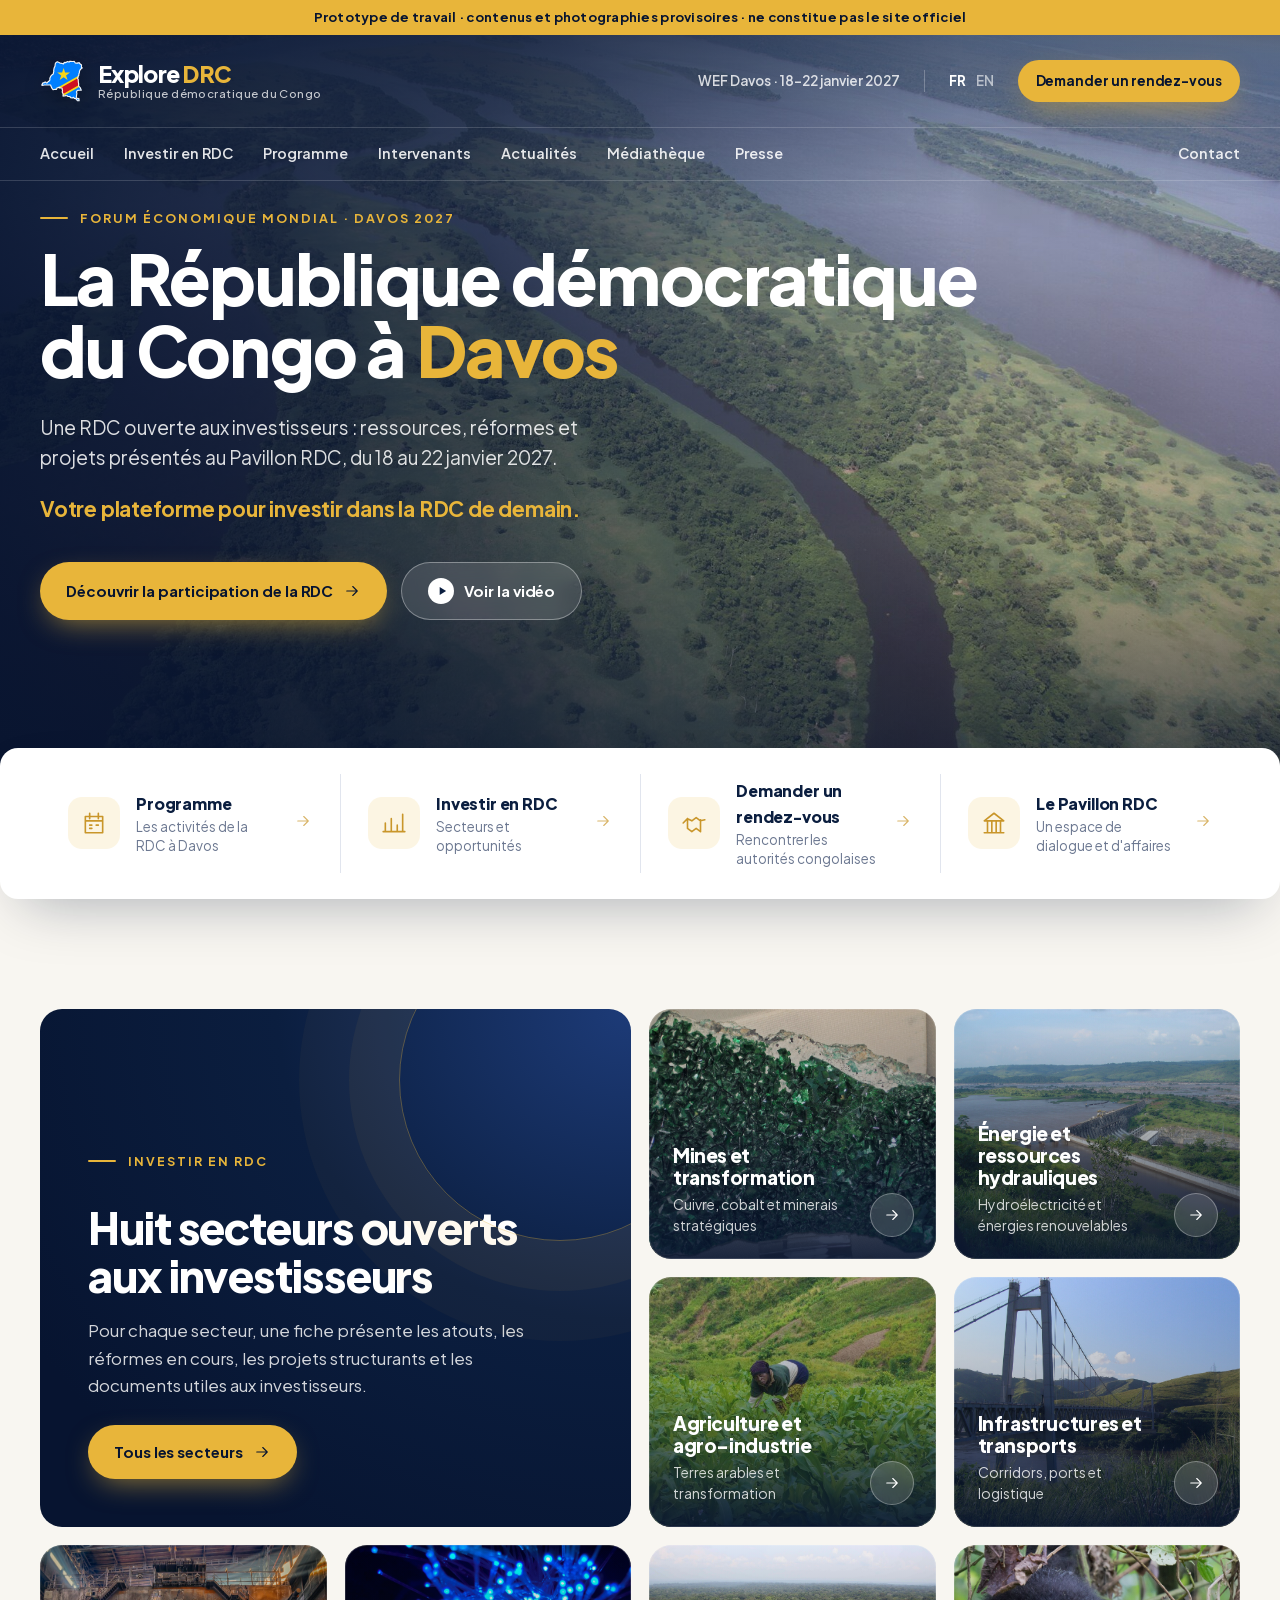
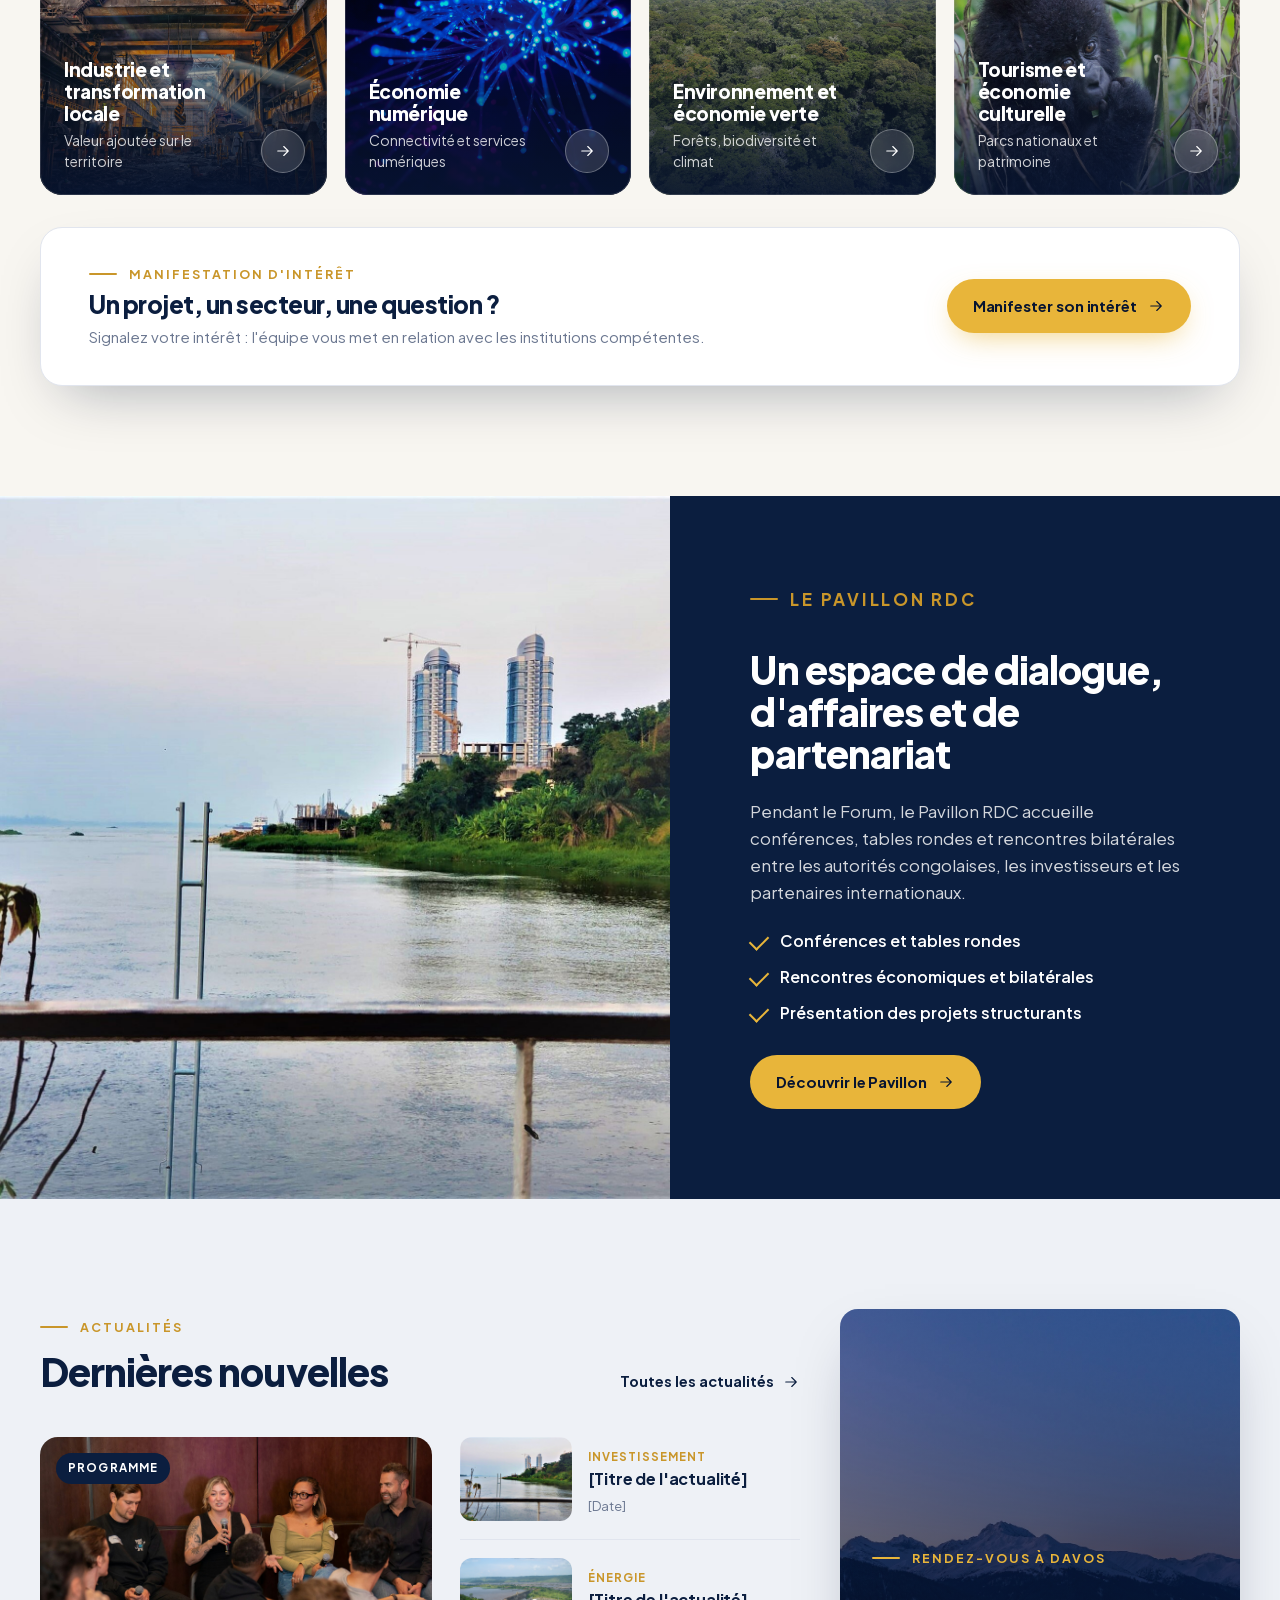
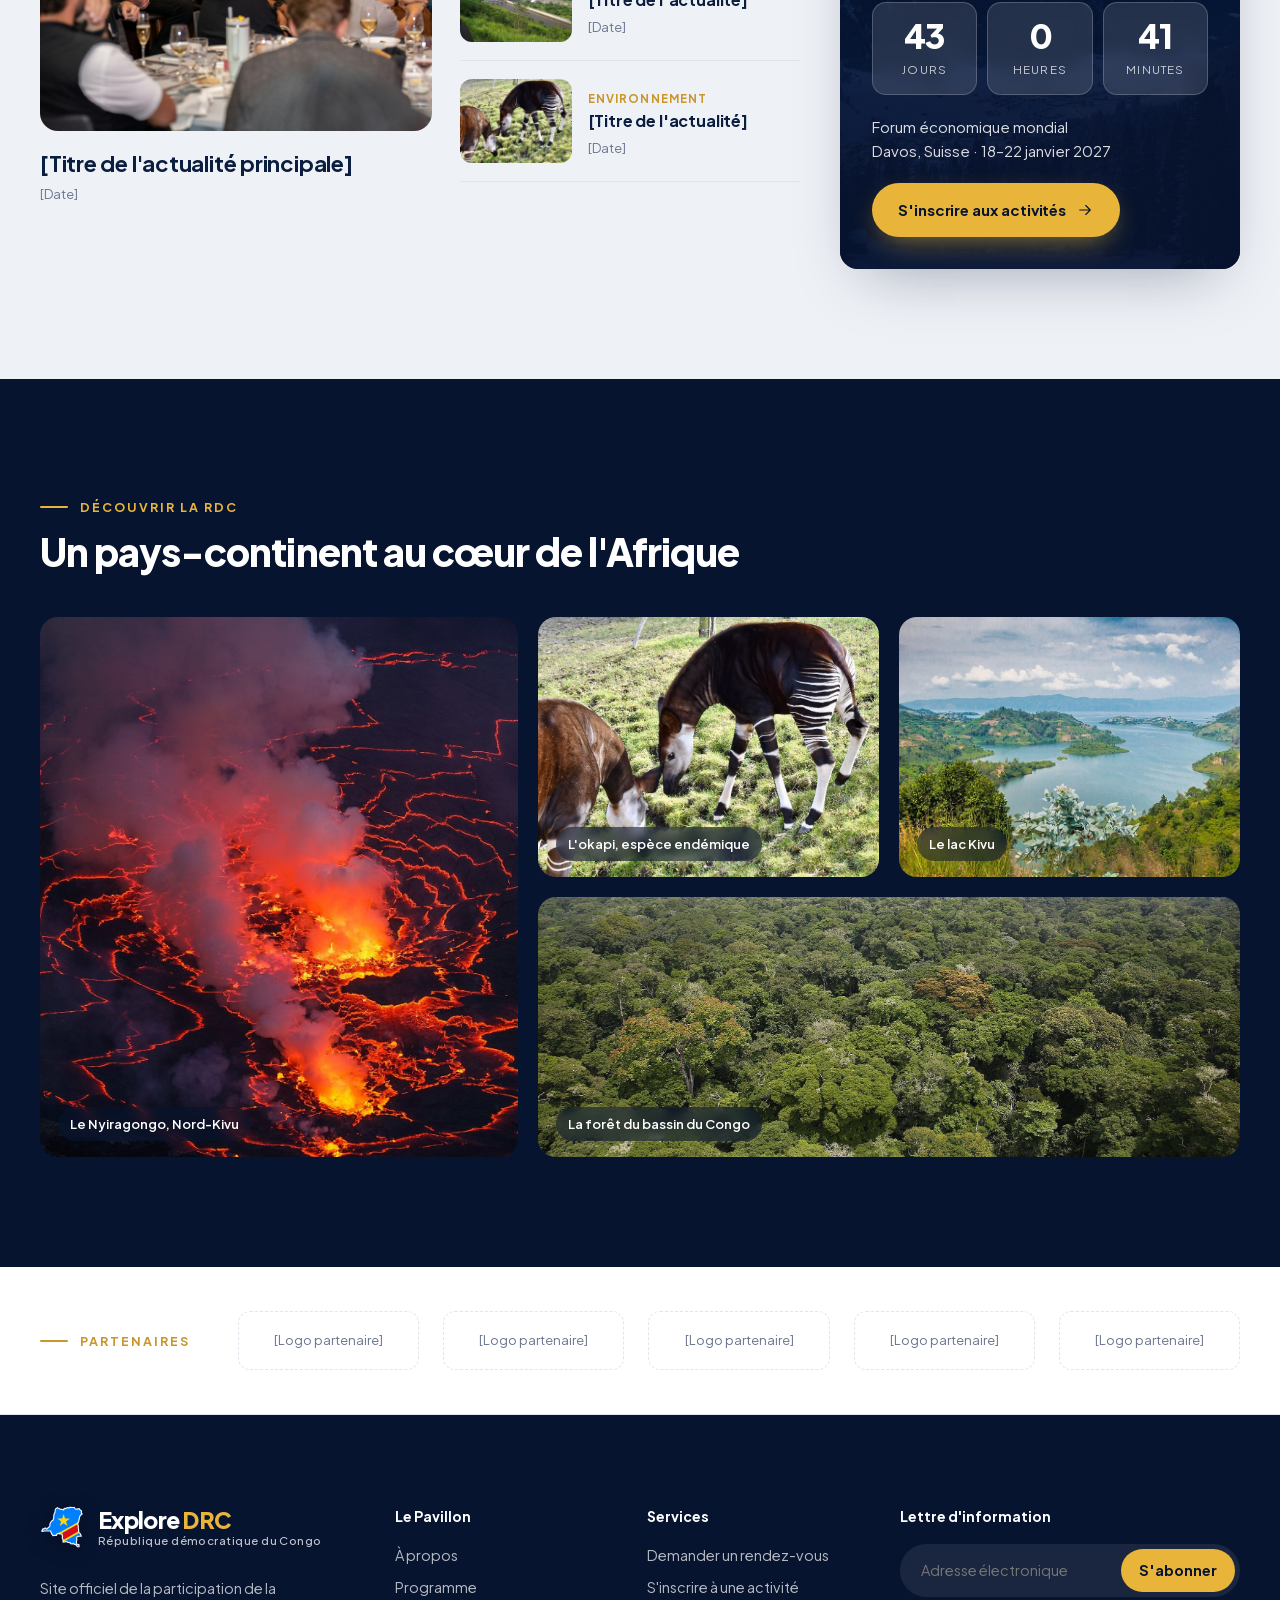
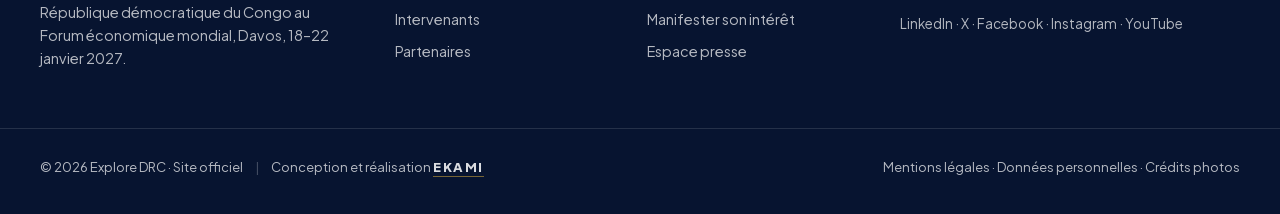
==== index.html @ dd3c8010 "Publication du prototype – 2026-11-21 20:10 (source 5dc76b4)" ====
<!DOCTYPE html><html lang="fr" class="_3ZS-rW_variable"><head><meta charSet="utf-8"/><meta name="viewport" content="width=device-width, initial-scale=1"/><link rel="preload" href="/_next/static/media/d8aeca813a9ab546-s.p.18rizl4rsrl42.woff2" as="font" crossorigin="" type="font/woff2"/><link rel="preload" href="/brand/rdc-drapeau.svg" as="image"/><link rel="preload" href="/photos/rdc/fleuve-aerien.jpg" as="image"/><link rel="preload" href="/photos/rdc/malachite-kolwezi.jpg" as="image"/><link rel="preload" href="/photos/rdc/inga.jpg" as="image"/><link rel="preload" href="/photos/rdc/agriculture.jpg" as="image"/><link rel="preload" href="/photos/rdc/pont-matadi.jpg" as="image"/><link rel="preload" href="/photos/industrie.jpg" as="image"/><link rel="preload" href="/photos/numerique.jpg" as="image"/><link rel="preload" href="/photos/rdc/foret.jpg" as="image"/><link rel="preload" href="/photos/rdc/gorille.jpg" as="image"/><link rel="stylesheet" href="/_next/static/chunks/0ldoq3sevp4xb.css" data-precedence="next"/><link rel="preload" as="script" fetchPriority="low" href="/_next/static/chunks/3obfewke3_gct.js"/><script src="/_next/static/chunks/2vwn96jjdnry0.js" async=""></script><script src="/_next/static/chunks/44g0duest-lyw.js" async=""></script><script src="/_next/static/chunks/3ehiuhcm2olua.js" async=""></script><script src="/_next/static/chunks/turbopack-2u1d16houkiyo.js" async=""></script><script src="/_next/static/chunks/2_fxnk36s8uq_.js" async=""></script><script src="/_next/static/chunks/2cb7apyo6-855.js" async=""></script><script src="/_next/static/chunks/1_22fsm_nb1dw.js" async=""></script><link rel="preload" href="/photos/rdc/kinshasa-fleuve.jpg" as="image"/><link rel="preload" href="/photos/actu2.jpg" as="image"/><link rel="preload" href="/photos/rdc/okapi.jpg" as="image"/><link rel="preload" href="/photos/davos.jpg" as="image"/><link rel="preload" href="/photos/rdc/nyiragongo.jpg" as="image"/><link rel="preload" href="/photos/rdc/kivu.jpg" as="image"/><title>Explore DRC – La RDC au Forum économique mondial 2027</title><meta name="description" content="Site officiel de la participation de la République démocratique du Congo au Forum économique mondial de Davos 2027."/><meta name="robots" content="noindex, nofollow"/><link rel="icon" href="/icon-4usi79.svg?icon.1--ennbd4424o.svg" sizes="any" type="image/svg+xml"/><meta name="next-size-adjust" content=""/><script src="/_next/static/chunks/0cz1d0mv5g_q7.js" noModule=""></script></head><body><div hidden=""><!--$--><!--/$--></div><header class="header"><div class="proto-ribbon">Prototype de travail · contenus et photographies provisoires · ne constitue pas le site officiel</div><div class="wrap header__top"><a class="logo" aria-label="Explore DRC, accueil" href="/"><img class="logo__map" src="/brand/rdc-drapeau.svg" alt="" width="44" height="44"/><span class="logo__text"><span class="logo__name">Explore <b>DRC</b></span><span class="logo__sub">République démocratique du Congo</span></span></a><div class="header__tools"><span class="header__event">WEF Davos · 18–22 janvier 2027</span><span class="lang"><b>FR</b><span>EN</span></span><a class="btn btn--gold btn--sm" href="#">Demander un rendez-vous</a></div></div><nav class="wrap nav" aria-label="Navigation principale"><a href="/">Accueil</a><a href="/investir/">Investir en RDC</a><a href="/programme/">Programme</a><a href="/intervenants/">Intervenants</a><a href="/actualites/">Actualités</a><a href="/mediatheque/">Médiathèque</a><a href="/presse/">Presse</a><a class="nav__contact" href="#">Contact</a></nav></header><main><section class="hero"><img class="hero__photo" src="/photos/rdc/fleuve-aerien.jpg" alt=""/><div class="hero__shade"></div><div class="wrap hero__inner"><p class="eyebrow eyebrow--gold">Forum économique mondial · Davos 2027</p><h1>La République démocratique<br/>du Congo à <span class="gold">Davos</span></h1><p class="hero__lead">Une RDC ouverte aux investisseurs : ressources, réformes et projets présentés au Pavillon RDC, du 18 au 22 janvier 2027.</p><p class="hero__slogan">Votre plateforme pour investir dans la RDC de demain.</p><div class="hero__actions"><a class="btn btn--gold" href="#">Découvrir la participation de la RDC <svg width="18" height="18" viewBox="0 0 24 24" fill="none" stroke="currentColor" stroke-width="1.5" stroke-linecap="round" stroke-linejoin="round" aria-hidden="true"><path d="M5 12h14m-6-6l6 6-6 6"></path></svg></a><a class="btn btn--glass" href="#"><span class="play"><svg width="14" height="14" viewBox="0 0 24 24" fill="none" stroke="currentColor" stroke-width="1.5" stroke-linecap="round" stroke-linejoin="round" aria-hidden="true"><path d="M8 5v14l11-7z"></path></svg></span>Voir la vidéo</a></div></div></section><section class="wrap access"><a class="access__item" href="/programme/"><span class="access__icon"><svg width="26" height="26" viewBox="0 0 24 24" fill="none" stroke="currentColor" stroke-width="1.5" stroke-linecap="round" stroke-linejoin="round" aria-hidden="true"><path d="M4 6h16v15H4zM4 10h16M8 3v5m8-5v5M8 14h2m4 0h2m-8 3h2"></path></svg></span><span><span class="access__title">Programme</span><span class="access__text">Les activités de la RDC à Davos</span></span><span class="access__arrow"><svg width="18" height="18" viewBox="0 0 24 24" fill="none" stroke="currentColor" stroke-width="1.5" stroke-linecap="round" stroke-linejoin="round" aria-hidden="true"><path d="M5 12h14m-6-6l6 6-6 6"></path></svg></span></a><a class="access__item" href="/investir/"><span class="access__icon"><svg width="26" height="26" viewBox="0 0 24 24" fill="none" stroke="currentColor" stroke-width="1.5" stroke-linecap="round" stroke-linejoin="round" aria-hidden="true"><path d="M4 20V12m5.5 8V8m5.5 12v-6m5 6V4M2 20h20"></path></svg></span><span><span class="access__title">Investir en RDC</span><span class="access__text">Secteurs et opportunités</span></span><span class="access__arrow"><svg width="18" height="18" viewBox="0 0 24 24" fill="none" stroke="currentColor" stroke-width="1.5" stroke-linecap="round" stroke-linejoin="round" aria-hidden="true"><path d="M5 12h14m-6-6l6 6-6 6"></path></svg></span></a><a class="access__item" href="#"><span class="access__icon"><svg width="26" height="26" viewBox="0 0 24 24" fill="none" stroke="currentColor" stroke-width="1.5" stroke-linecap="round" stroke-linejoin="round" aria-hidden="true"><path d="M2 12l4-4 4 2 4-3 4 3 4-1M6 8v9l4 3 4-3 4 3V9"></path></svg></span><span><span class="access__title">Demander un rendez-vous</span><span class="access__text">Rencontrer les autorités congolaises</span></span><span class="access__arrow"><svg width="18" height="18" viewBox="0 0 24 24" fill="none" stroke="currentColor" stroke-width="1.5" stroke-linecap="round" stroke-linejoin="round" aria-hidden="true"><path d="M5 12h14m-6-6l6 6-6 6"></path></svg></span></a><a class="access__item" href="#"><span class="access__icon"><svg width="26" height="26" viewBox="0 0 24 24" fill="none" stroke="currentColor" stroke-width="1.5" stroke-linecap="round" stroke-linejoin="round" aria-hidden="true"><path d="M3 21h18M4 10h16M12 3l9 7H3l9-7zM6 10v11m4-11v11m4-11v11m4-11v11"></path></svg></span><span><span class="access__title">Le Pavillon RDC</span><span class="access__text">Un espace de dialogue et d&#x27;affaires</span></span><span class="access__arrow"><svg width="18" height="18" viewBox="0 0 24 24" fill="none" stroke="currentColor" stroke-width="1.5" stroke-linecap="round" stroke-linejoin="round" aria-hidden="true"><path d="M5 12h14m-6-6l6 6-6 6"></path></svg></span></a></section><section class="section sectors-home"><div class="wrap"><div class="bento"><div class="bento__intro"><p class="eyebrow eyebrow--gold">Investir en RDC</p><h2>Huit secteurs ouverts aux investisseurs</h2><p class="bento__intro-text">Pour chaque secteur, une fiche présente les atouts, les réformes en cours, les projets structurants et les documents utiles aux investisseurs.</p><a class="btn btn--gold" href="/investir/">Tous les secteurs<!-- --> <svg width="18" height="18" viewBox="0 0 24 24" fill="none" stroke="currentColor" stroke-width="1.5" stroke-linecap="round" stroke-linejoin="round" aria-hidden="true"><path d="M5 12h14m-6-6l6 6-6 6"></path></svg></a></div><a class="bento__tile" href="/investir/"><img src="/photos/rdc/malachite-kolwezi.jpg" alt=""/><span class="bento__shade"></span><span class="bento__body"><span class="bento__name">Mines et transformation</span><span class="bento__desc">Cuivre, cobalt et minerais stratégiques</span></span><span class="bento__go" aria-hidden="true"><svg width="18" height="18" viewBox="0 0 24 24" fill="none" stroke="currentColor" stroke-width="1.5" stroke-linecap="round" stroke-linejoin="round" aria-hidden="true"><path d="M5 12h14m-6-6l6 6-6 6"></path></svg></span></a><a class="bento__tile" href="/investir/"><img src="/photos/rdc/inga.jpg" alt=""/><span class="bento__shade"></span><span class="bento__body"><span class="bento__name">Énergie et ressources hydrauliques</span><span class="bento__desc">Hydroélectricité et énergies renouvelables</span></span><span class="bento__go" aria-hidden="true"><svg width="18" height="18" viewBox="0 0 24 24" fill="none" stroke="currentColor" stroke-width="1.5" stroke-linecap="round" stroke-linejoin="round" aria-hidden="true"><path d="M5 12h14m-6-6l6 6-6 6"></path></svg></span></a><a class="bento__tile" href="/investir/"><img src="/photos/rdc/agriculture.jpg" alt=""/><span class="bento__shade"></span><span class="bento__body"><span class="bento__name">Agriculture et agro-industrie</span><span class="bento__desc">Terres arables et transformation</span></span><span class="bento__go" aria-hidden="true"><svg width="18" height="18" viewBox="0 0 24 24" fill="none" stroke="currentColor" stroke-width="1.5" stroke-linecap="round" stroke-linejoin="round" aria-hidden="true"><path d="M5 12h14m-6-6l6 6-6 6"></path></svg></span></a><a class="bento__tile" href="/investir/"><img src="/photos/rdc/pont-matadi.jpg" alt=""/><span class="bento__shade"></span><span class="bento__body"><span class="bento__name">Infrastructures et transports</span><span class="bento__desc">Corridors, ports et logistique</span></span><span class="bento__go" aria-hidden="true"><svg width="18" height="18" viewBox="0 0 24 24" fill="none" stroke="currentColor" stroke-width="1.5" stroke-linecap="round" stroke-linejoin="round" aria-hidden="true"><path d="M5 12h14m-6-6l6 6-6 6"></path></svg></span></a><a class="bento__tile" href="/investir/"><img src="/photos/industrie.jpg" alt=""/><span class="bento__shade"></span><span class="bento__body"><span class="bento__name">Industrie et transformation locale</span><span class="bento__desc">Valeur ajoutée sur le territoire</span></span><span class="bento__go" aria-hidden="true"><svg width="18" height="18" viewBox="0 0 24 24" fill="none" stroke="currentColor" stroke-width="1.5" stroke-linecap="round" stroke-linejoin="round" aria-hidden="true"><path d="M5 12h14m-6-6l6 6-6 6"></path></svg></span></a><a class="bento__tile" href="/investir/"><img src="/photos/numerique.jpg" alt=""/><span class="bento__shade"></span><span class="bento__body"><span class="bento__name">Économie numérique</span><span class="bento__desc">Connectivité et services numériques</span></span><span class="bento__go" aria-hidden="true"><svg width="18" height="18" viewBox="0 0 24 24" fill="none" stroke="currentColor" stroke-width="1.5" stroke-linecap="round" stroke-linejoin="round" aria-hidden="true"><path d="M5 12h14m-6-6l6 6-6 6"></path></svg></span></a><a class="bento__tile" href="/investir/"><img src="/photos/rdc/foret.jpg" alt=""/><span class="bento__shade"></span><span class="bento__body"><span class="bento__name">Environnement et économie verte</span><span class="bento__desc">Forêts, biodiversité et climat</span></span><span class="bento__go" aria-hidden="true"><svg width="18" height="18" viewBox="0 0 24 24" fill="none" stroke="currentColor" stroke-width="1.5" stroke-linecap="round" stroke-linejoin="round" aria-hidden="true"><path d="M5 12h14m-6-6l6 6-6 6"></path></svg></span></a><a class="bento__tile" href="/investir/"><img src="/photos/rdc/gorille.jpg" alt=""/><span class="bento__shade"></span><span class="bento__body"><span class="bento__name">Tourisme et économie culturelle</span><span class="bento__desc">Parcs nationaux et patrimoine</span></span><span class="bento__go" aria-hidden="true"><svg width="18" height="18" viewBox="0 0 24 24" fill="none" stroke="currentColor" stroke-width="1.5" stroke-linecap="round" stroke-linejoin="round" aria-hidden="true"><path d="M5 12h14m-6-6l6 6-6 6"></path></svg></span></a><a class="bento__cta" href="#"><span><span class="eyebrow eyebrow--gold">Manifestation d&#x27;intérêt</span><span class="bento__cta-title">Un projet, un secteur, une question ?</span><span class="bento__cta-text">Signalez votre intérêt : l&#x27;équipe vous met en relation avec les institutions compétentes.</span></span><span class="btn btn--gold">Manifester son intérêt <svg width="18" height="18" viewBox="0 0 24 24" fill="none" stroke="currentColor" stroke-width="1.5" stroke-linecap="round" stroke-linejoin="round" aria-hidden="true"><path d="M5 12h14m-6-6l6 6-6 6"></path></svg></span></a></div></div></section><section class="split"><div class="split__photo"><img src="/photos/rdc/kinshasa-fleuve.jpg" alt="Kinshasa au bord du fleuve Congo"/></div><div class="split__text"><p class="eyebrow">Le Pavillon RDC</p><h2>Un espace de dialogue, d&#x27;affaires et de partenariat</h2><p>Pendant le Forum, le Pavillon RDC accueille conférences, tables rondes et rencontres bilatérales entre les autorités congolaises, les investisseurs et les partenaires internationaux.</p><ul class="checks"><li>Conférences et tables rondes</li><li>Rencontres économiques et bilatérales</li><li>Présentation des projets structurants</li></ul><a class="btn btn--navy" href="#">Découvrir le Pavillon <svg width="18" height="18" viewBox="0 0 24 24" fill="none" stroke="currentColor" stroke-width="1.5" stroke-linecap="round" stroke-linejoin="round" aria-hidden="true"><path d="M5 12h14m-6-6l6 6-6 6"></path></svg></a></div></section><section class="section section--tint"><div class="wrap newsgrid"><div><div class="head"><div><p class="eyebrow">Actualités</p><h2>Dernières nouvelles</h2></div><a class="more" href="#">Toutes les actualités <svg width="18" height="18" viewBox="0 0 24 24" fill="none" stroke="currentColor" stroke-width="1.5" stroke-linecap="round" stroke-linejoin="round" aria-hidden="true"><path d="M5 12h14m-6-6l6 6-6 6"></path></svg></a></div><div class="news"><article class="news__lead"><div class="news__img"><img src="/photos/actu2.jpg" alt=""/><span class="tag">Programme</span></div><h3>[Titre de l&#x27;actualité principale]</h3><p class="date">[Date]</p></article><div class="news__list"><article class="news__item"><img src="/photos/rdc/kinshasa-fleuve.jpg" alt=""/><div><span class="news__cat">Investissement</span><h3>[Titre de l&#x27;actualité]</h3><p class="date">[Date]</p></div></article><article class="news__item"><img src="/photos/rdc/inga.jpg" alt=""/><div><span class="news__cat">Énergie</span><h3>[Titre de l&#x27;actualité]</h3><p class="date">[Date]</p></div></article><article class="news__item"><img src="/photos/rdc/okapi.jpg" alt=""/><div><span class="news__cat">Environnement</span><h3>[Titre de l&#x27;actualité]</h3><p class="date">[Date]</p></div></article></div></div></div><aside class="davos"><img src="/photos/davos.jpg" alt=""/><div class="davos__shade"></div><div class="davos__body"><p class="eyebrow eyebrow--gold">Rendez-vous à Davos</p><div class="count"><div><b>–</b><span>Jours</span></div><div><b>–</b><span>Heures</span></div><div><b>–</b><span>Minutes</span></div></div><p class="davos__info">Forum économique mondial<br/>Davos, Suisse · 18–22 janvier 2027</p><a class="btn btn--gold" href="/programme/">S&#x27;inscrire aux activités <svg width="18" height="18" viewBox="0 0 24 24" fill="none" stroke="currentColor" stroke-width="1.5" stroke-linecap="round" stroke-linejoin="round" aria-hidden="true"><path d="M5 12h14m-6-6l6 6-6 6"></path></svg></a></div></aside></div></section><section class="discover"><div class="wrap"><div class="head head--light"><div><p class="eyebrow eyebrow--gold">Découvrir la RDC</p><h2>Un pays-continent au cœur de l&#x27;Afrique</h2></div></div><div class="mosaic"><figure class="mosaic__item mosaic__item--0"><img src="/photos/rdc/nyiragongo.jpg" alt="Le Nyiragongo, Nord-Kivu"/><figcaption>Le Nyiragongo, Nord-Kivu</figcaption></figure><figure class="mosaic__item mosaic__item--1"><img src="/photos/rdc/okapi.jpg" alt="L&#x27;okapi, espèce endémique"/><figcaption>L&#x27;okapi, espèce endémique</figcaption></figure><figure class="mosaic__item mosaic__item--2"><img src="/photos/rdc/kivu.jpg" alt="Le lac Kivu"/><figcaption>Le lac Kivu</figcaption></figure><figure class="mosaic__item mosaic__item--3"><img src="/photos/rdc/foret.jpg" alt="La forêt du bassin du Congo"/><figcaption>La forêt du bassin du Congo</figcaption></figure></div></div></section><section class="partners"><div class="wrap partners__row"><p class="eyebrow">Partenaires</p><div class="partners__logos"><span>[Logo partenaire]</span><span>[Logo partenaire]</span><span>[Logo partenaire]</span><span>[Logo partenaire]</span><span>[Logo partenaire]</span></div></div></section><!--$--><!--/$--></main><footer class="footer"><div class="wrap footer__grid"><div><a class="logo" aria-label="Explore DRC, accueil" href="/"><img class="logo__map" src="/brand/rdc-drapeau.svg" alt="" width="44" height="44"/><span class="logo__text"><span class="logo__name">Explore <b>DRC</b></span><span class="logo__sub">République démocratique du Congo</span></span></a><p class="footer__note">Site officiel de la participation de la République démocratique du Congo au Forum économique mondial, Davos, 18–22 janvier 2027.</p></div><div><h4>Le Pavillon</h4><a href="#">À propos</a><a href="/programme">Programme</a><a href="/intervenants">Intervenants</a><a href="#">Partenaires</a></div><div><h4>Services</h4><a href="#">Demander un rendez-vous</a><a href="#">S&#x27;inscrire à une activité</a><a href="#">Manifester son intérêt</a><a href="/presse">Espace presse</a></div><div><h4>Lettre d&#x27;information</h4><form class="newsletter"><input type="email" placeholder="Adresse électronique" aria-label="Adresse électronique"/><button type="button">S&#x27;abonner</button></form><p class="footer__social">LinkedIn · X · Facebook · Instagram · YouTube</p></div></div><div class="wrap footer__legal"><span>© 2026 Explore DRC · Site officiel<span class="footer__sep" aria-hidden="true">|</span>Conception et réalisation<!-- --> <a href="https://www.ekami.ch" class="footer__credit" target="_blank" rel="noopener">EKAMI</a></span><span>Mentions légales · Données personnelles · <a href="/credits/">Crédits photos</a></span></div></footer><script id="_R_">(globalThis["TURBOPACK"] || (globalThis["TURBOPACK"] = [])).push({"otherChunks":["static/chunks/3obfewke3_gct.js","static/chunks/2vwn96jjdnry0.js","static/chunks/44g0duest-lyw.js","static/chunks/3ehiuhcm2olua.js"],"runtimeModuleIds":[94553]});</script><script src="/_next/static/chunks/3obfewke3_gct.js" async=""></script><script>(self.__next_f=self.__next_f||[]).push([0])</script><script>self.__next_f.push([1,"1:\"$Sreact.fragment\"\n2:\"/_next/static/chunks/2_fxnk36s8uq_.js\"\n3:I[39756,[\"$2\"],\"default\"]\n4:I[37457,[\"$2\"],\"default\"]\n7:\"/_next/static/chunks/2cb7apyo6-855.js\"\n8:\"/_next/static/chunks/1_22fsm_nb1dw.js\"\n9:I[22016,[\"$7\",\"$8\"],\"\"]\n12:\"ViewportBoundary\"\n13:I[97367,[\"$2\"],\"$12\"]\n15:\"MetadataBoundary\"\n16:I[97367,[\"$2\"],\"$15\"]\n17:\"$Sreact.suspense\"\n19:I[68027,[],\"default\",1]\n:HL[\"/_next/static/chunks/0ldoq3sevp4xb.css\",\"style\"]\n:HL[\"/_next/static/media/d8aeca813a9ab546-s.p.18rizl4rsrl42.woff2\",\"font\",{\"crossOrigin\":\"\",\"type\":\"font/woff2\"}]\n:HL[\"/brand/rdc-drapeau.svg\",\"image\"]\n5:X\n10:[[\"children\",{\"s\":\"__PAGE__\",\"h\":512,\"d\":{\"r\":\"$L11\",\"p\":false,\"v\":null}}]]\n6:[[\"children\",{\"s\":\"(frontend)\",\"h\":528,\"d\":{\"r\":[\"$\",\"$1\",\"c\",{\"children\":[[[\"$\",\"link\",\"0\",{\"rel\":\"stylesheet\",\"href\":\"/_next/static/chunks/0ldoq3sevp4xb.css\",\"precedence\":\"next\",\"crossOrigin\":\"$undefined\",\"nonce\":\"$undefined\"}],[\"$\",\"script\",\"script-0\",{\"src\":\"/_next/static/chunks/2cb7apyo6-855.js\",\"async\":true,\"nonce\":\"$undefined\"}]],[\"$\",\"html\",null,{\"lang\":\"fr\",\"className\":\"_3ZS-rW_variable\",\"children\":[\"$\",\"body\",null,{\"children\":[[\"$\",\"header\",null,{\"className\":\"header\",\"children\":[[\"$\",\"div\",null,{\"className\":\"proto-ribbon\",\"children\":\"Prototype de travail · contenus et photographies provisoires · ne constitue pas le site officiel\"}],[\"$\",\"div\",null,{\"className\":\"wrap header__top\",\"children\":[[\"$\",\"$L9\",null,{\"href\":\"/\",\"className\":\"logo\",\"aria-label\":\"Explore DRC, accueil\",\"children\":[[\"$\",\"img\",null,{\"className\":\"logo__map\",\"src\":\"/brand/rdc-drapeau.svg\",\"alt\":\"\",\"width\":44,\"height\":44}],[\"$\",\"span\",null,{\"className\":\"logo__text\",\"children\":[[\"$\",\"span\",null,{\"className\":\"logo__name\",\"children\":[\"Explore \",[\"$\",\"b\",null,{\"children\":\"DRC\"}]]}],[\"$\",\"span\",null,{\"className\":\"logo__sub\",\"children\":\"République démocratique du Congo\"}]]}]]}],[\"$\",\"div\",null,{\"className\":\"header__tools\",\"children\":[[\"$\",\"span\",null,{\"className\":\"header__event\",\"children\":\"WEF Davos · 18–22 janvier 2027\"}],[\"$\",\"span\",null,{\"className\":\"lang\",\"children\":[[\"$\",\"b\",null,{\"children\":\"FR\"}],[\"$\",\"span\",null,{\"children\":\"EN\"}]]}],[\"$\",\"$L9\",null,{\"href\":\"#\",\"className\":\"btn btn--gold btn--sm\",\"children\":\"Demander un rendez-vous\"}]]}]]}],[\"$\",\"nav\",null,{\"className\":\"wrap nav\",\"aria-label\":\"Navigation principale\",\"children\":[[[\"$\",\"$L9\",\"Accueil\",{\"href\":\"/\",\"children\":\"Accueil\"}],[\"$\",\"$L9\",\"Investir en RDC\",{\"href\":\"/investir\",\"children\":\"Investir en RDC\"}],[\"$\",\"$L9\",\"Programme\",{\"href\":\"/programme\",\"children\":\"Programme\"}],[\"$\",\"$L9\",\"Intervenants\",{\"href\":\"/intervenants\",\"children\":\"Intervenants\"}],[\"$\",\"$L9\",\"Actualités\",{\"href\":\"/actualites\",\"children\":\"Actualités\"}],[\"$\",\"$L9\",\"Médiathèque\",{\"href\":\"/mediatheque\",\"children\":\"Médiathèque\"}],[\"$\",\"$L9\",\"Presse\",{\"href\":\"/presse\",\"children\":\"Presse\"}]],[\"$\",\"$L9\",null,{\"href\":\"#\",\"className\":\"nav__contact\",\"children\":\"Contact\"}]]}]]}],[\"$\",\"main\",null,{\"children\":[\"$\",\"$L3\",null,{\"parallelRouterKey\":\"children\",\"error\":\"$undefined\",\"errorStyles\":\"$undefined\",\"errorScripts\":\"$undefined\",\"template\":[\"$\",\"$L4\",null,{}],\"templateStyles\":\"$undefined\",\"templateScripts\":\"$undefined\",\"notFound\":[[[\"$\",\"title\",null,{\"children\":\"404: This page could not be found.\"}],[\"$\",\"div\",null,{\"style\":\"$0:t:t:d:r:props:children:1:props:notFound:0:1:props:style\",\"children\":[\"$\",\"div\",null,{\"children\":[[\"$\",\"style\",null,{\"dangerouslySetInnerHTML\":{\"__html\":\"body{color:#000;background:#fff;margin:0}.next-error-h1{border-right:1px solid rgba(0,0,0,.3)}@media (prefers-color-scheme:dark){body{color:#fff;background:#000}.next-error-h1{border-right:1px solid rgba(255,255,255,.3)}}\"}}],[\"$\",\"h1\",null,{\"className\":\"next-error-h1\",\"style\":\"$0:t:t:d:r:props:children:1:props:notFound:0:1:props:children:props:children:1:props:style\",\"children\":404}],[\"$\",\"div\",null,{\"style\":\"$0:t:t:d:r:props:children:1:props:notFound:0:1:props:children:props:children:2:props:style\",\"children\":[\"$\",\"h2\",null,{\"style\":\"$0:t:t:d:r:props:children:1:props:notFound:0:1:props:children:props:children:2:props:children:props:style\",\"children\":\"This page could not be found.\"}]}]]}]}]],[]],\"forbidden\":\"$undefined\",\"unauthorized\":\"$undefined\"}]}],[\"$\",\"footer\",null,{\"className\":\"footer\",\"children\":[[\"$\",\"div\",null,{\"className\":\"wrap footer__grid\",\"children\":[[\"$\",\"div\",null,{\"children\":[[\"$\",\"$L9\",null,{\"href\":\"/\",\"className\":\"logo\",\"aria-label\":\"Explore DRC, accueil\",\"children\":[[\"$\",\"img\",null,{\"className\":\"logo__map\",\"src\":\"/brand/rdc-drapeau.svg\",\"alt\":\"\",\"width\":44,\"height\":44}],\"$La\"]}],\"$Lb\"]}],\"$Lc\",\"$Ld\",\"$Le\"]}],\"$Lf\"]}]]}]}]]}],\"p\":false,\"v\":null},\"c\":\"$Q10\"}]]\n0:{\"P\":null,\"c\":[\"\",\"\"],\"q\":\"\",\"i\":false,\"t\":{\"t\":{\"s\":\"\",\"h\":528,\"d\":{\"r\":[\"$\",\"$1\",\"c\",{\"children\":[null,[\"$\",\"$L3\",null,{\"parallelRouterKey\":\"children\",\"error\":\"$undefined\",\"errorStyles\":\"$undefined\",\"errorScripts\":\"$undefined\",\"template\":[\"$\",\"$L4\",null,{}],\"templateStyles\":\"$undefined\",\"templateScripts\":\"$undefined\",\"notFound\":[[[\"$\",\"title\",null,{\"children\":\"404: This page could not be found.\"}],[\"$\",\"div\",null,{\"style\":{\"fontFamily\":\"system-ui,\\\"Segoe UI\\\",Roboto,Helvetica,Arial,sans-serif,\\\"Apple Color Emoji\\\",\\\"Segoe UI Emoji\\\"\",\"height\":\"100vh\",\"textAlign\":\"center\",\"display\":\"flex\",\"flexDirection\":\"column\",\"alignItems\":\"center\",\"justifyContent\":\"center\"},\"children\":[\"$\",\"div\",null,{\"children\":[[\"$\",\"style\",null,{\"dangerouslySetInnerHTML\":{\"__html\":\"body{color:#000;background:#fff;margin:0}.next-error-h1{border-right:1px solid rgba(0,0,0,.3)}@media (prefers-color-scheme:dark){body{color:#fff;background:#000}.next-error-h1{border-right:1px solid rgba(255,255,255,.3)}}\"}}],[\"$\",\"h1\",null,{\"className\":\"next-error-h1\",\"style\":{\"display\":\"inline-block\",\"margin\":\"0 20px 0 0\",\"padding\":\"0 23px 0 0\",\"fontSize\":24,\"fontWeight\":500,\"verticalAlign\":\"top\",\"lineHeight\":\"49px\"},\"children\":404}],[\"$\",\"div\",null,{\"style\":{\"display\":\"inline-block\"},\"children\":[\"$\",\"h2\",null,{\"style\":{\"fontSize\":14,\"fontWeight\":400,\"lineHeight\":\"49px\",\"margin\":0},\"children\":\"This page could not be found.\"}]}]]}]}]],[]],\"forbidden\":\"$undefined\",\"unauthorized\":\"$undefined\"}]]}],\"p\":false,\"v\":\"$5\"},\"c\":\"$Q6\"},\"h\":{\"r\":[\"$\",\"$1\",\"h\",{\"children\":[null,[\"$\",\"$L13\",null,{\"children\":\"$L14\"}],[\"$\",\"$L16\",null,{\"children\":[[\"$\",\"div\",null,{\"hidden\":true,\"children\":[\"$\",\"$17\",null,{\"name\":\"Next.Metadata\",\"children\":\"$L18\"}]}],null]}],[\"$\",\"meta\",null,{\"name\":\"next-size-adjust\",\"content\":\"\"}]]}],\"p\":false,\"v\":null}},\"m\":\"$undefined\",\"G\":[\"$19\",[]],\"S\":true,\"r\":\"$undefined\",\"s\":\"$undefined\",\"a\":\"$undefined\",\"l\":\"$undefined\",\"p\":\"$undefined\",\"d\":\"$undefined\",\"b\":\"4O5yCrEDC-lf47uXeG-9E\"}\n:HL[\"/photos/rdc/fleuve-aerien.jpg\",\"image\"]\n5:C\na:[\"$\",\"span\",null,{\"className\":\"logo__text\",\"children\":[[\"$\",\"span\",null,{\"className\":\"logo__name\",\"children\":[\"Explore \",[\"$\",\"b\",null,{\"children\":\"DRC\"}]]}],[\"$\",\"span\",null,{\"className\":\"logo__sub\",\"children\":\"République démocratique du Congo\"}]]}]\nb:[\"$\",\"p\",null,{\"className\":\"footer__note\",\"children\":\"Site officiel de la participation de la République démocratique du Congo au Forum économique mondial, Davos, 18–22 janvier 2027.\"}]\nc:[\"$\",\"div\",null,{\"children\":[[\"$\",\"h4\",null,{\"children\":\"Le Pavillon\"}],[\"$\",\"a\",null,{\"href\":\"#\",\"children\":\"À propos\"}],[\"$\",\"a\",null,{\"href\":\"/programme\",\"children\":\"Programme\"}],[\"$\",\"a\",null,{\"href\":\"/intervenants\",\"children\":\"Intervenants\"}],[\"$\",\"a\",null,{\"href\":\"#\",\"children\":\"Partenaires\"}]]}]\nd:[\"$\",\"div\",null,{\"children\":[[\"$\",\"h4\",null,{\"children\":\"Services\"}],[\"$\",\"a\",null,{\"href\":\"#\",\"children\":\"Demander un rendez-vous\"}],[\"$\",\"a\",null,{\"href\":\"#\",\"children\":\"S'inscrire à une activité\"}],[\"$\",\"a\",null,{\"href\":\"#\",\"children\":\"Manifester son intérêt\"}],[\"$\",\"a\",null,{\"href\":\"/presse\",\"children\":\"Espace presse\"}]]}]\ne:[\"$\",\"div\",null,{\"children\":[[\"$\",\"h4\",null,{\"children\":\"Lettre d'information\"}],[\"$\",\"form\",null,{\"className\":\"newsletter\",\"children\":[[\"$\",\"input\",null,{\"type\":\"email\",\"placeholder\":\"Adresse électronique\",\"aria-label\":\"Adresse électronique\"}],[\"$\",\"button\",null,{\"type\":\"button\",\"children\":\"S'abonner\"}]]}],[\"$\",\"p\",null,{\"className\":\"footer__social\",\"children\":\"LinkedIn · X · Facebook · Instagram · YouTube\"}]]}]\nf:[\"$\",\"div\",null,{\"className\":\"wrap footer__legal\",\"children\":[[\"$\",\"span\",null,{\"children\":[\"© 2026 Explore DRC · Site officiel\",[\"$\",\"span\",null,{\"className\":\"footer__sep\",\"aria-hidden\":true,\"children\":\"|\"}],\"Conception et réalisation\",\" \",[\"$\",\"a\",null,{\"href\":\"https://www.ekami.ch\",\"className\":\"footer__credit\",\"target\":\"_blank\",\"rel\":\"noopener\",\"children\":\"EKAMI\"}]]}],[\"$\",\"span\",null,{\"children\":[\"Mentions légales · Données personnelles · \",[\"$\",\"$L9\",null,{\"href\":\"/credits\",\"children\":\"Crédits photos\"}]]}]]}]\n11:[\"$\",\"$1\",\"c\",{\"children\":[[[\"$\",\"section\",null,{\"className\":\"hero\",\"children\":[[\"$\",\"img\",null,{\"className\":\"hero__photo\",\"src\":\"/photos/rdc/fleuve-aerien.jpg\",\"alt\":\"\"}],[\"$\",\"div\",null,{\"className\":\"hero__shade\"}],[\"$\",\"div\",null,{\"className\":\"wrap hero__inner\",\"children\":[[\"$\",\"p\",null,{\"className\":\"eyebrow eyebrow--gold\",\"children\":\"Forum économique mondial · Davos 2027\"}],[\"$\",\"h1\",null,{\"children\":[\"La République démocratique\",[\"$\",\"br\",null,{}],\"du Congo à \",[\"$\",\"span\",null,{\"className\":\"gold\",\"children\":\"Davos\"}]]}],[\"$\",\"p\",null,{\"className\":\"hero__lead\",\"children\":\"Une RDC ouverte aux investisseurs : ressources, réformes et projets présentés au Pavillon RDC, du 18 au 22 janvier 2027.\"}],[\"$\",\"p\",null,{\"className\":\"hero__slogan\",\"children\":\"Votre plateforme pour investir dans la RDC de demain.\"}],[\"$\",\"div\",null,{\"className\":\"hero__actions\",\"children\":[[\"$\",\"$L9\",null,{\"href\":\"#\",\"className\":\"btn btn--gold\",\"children\":[\"Découvrir la participation de la RDC \",[\"$\",\"svg\",null,{\"width\":18,\"height\":18,\"viewBox\":\"0 0 24 24\",\"fill\":\"none\",\"stroke\":\"currentColor\",\"strokeWidth\":\"1.5\",\"strokeLinecap\":\"round\",\"strokeLinejoin\":\"round\",\"aria-hidden\":true,\"children\":[\"$\",\"path\",null,{\"d\":\"M5 12h14m-6-6l6 6-6 6\"}]}]]}],[\"$\",\"$L9\",null,{\"href\":\"#\",\"className\":\"btn btn--glass\",\"children\":[[\"$\",\"span\",null,{\"className\":\"play\",\"children\":[\"$\",\"svg\",null,{\"width\":14,\"height\":14,\"viewBox\":\"0 0 24 24\",\"fill\":\"none\",\"stroke\":\"currentColor\",\"strokeWidth\":\"1.5\",\"strokeLinecap\":\"round\",\"strokeLinejoin\":\"round\",\"aria-hidden\":true,\"children\":[\"$\",\"path\",null,{\"d\":\"M8 5v14l11-7z\"}]}]}],\"Voir la vidéo\"]}]]}]]}]]}],[\"$\",\"section\",null,{\"className\":\"wrap access\",\"children\":[[\"$\",\"$L9\",\"Programme\",{\"href\":\"/programme\",\"className\":\"access__item\",\"children\":[[\"$\",\"span\",null,{\"className\":\"access__icon\",\"children\":[\"$\",\"svg\",null,{\"width\":26,\"height\":26,\"viewBox\":\"0 0 24 24\",\"fill\":\"none\",\"stroke\":\"currentColor\",\"strokeWidth\":\"1.5\",\"strokeLinecap\":\"round\",\"strokeLinejoin\":\"round\",\"aria-hidden\":true,\"children\":[\"$\",\"path\",null,{\"d\":\"M4 6h16v15H4zM4 10h16M8 3v5m8-5v5M8 14h2m4 0h2m-8 3h2\"}]}]}],[\"$\",\"span\",null,{\"children\":[[\"$\",\"span\",null,{\"className\":\"access__title\",\"children\":\"Programme\"}],[\"$\",\"span\",null,{\"className\":\"access__text\",\"children\":\"Les activités de la RDC à Davos\"}]]}],[\"$\",\"span\",null,{\"className\":\"access__arrow\",\"children\":[\"$\",\"svg\",null,{\"width\":18,\"height\":18,\"viewBox\":\"0 0 24 24\",\"fill\":\"none\",\"stroke\":\"currentColor\",\"strokeWidth\":\"1.5\",\"strokeLinecap\":\"round\",\"strokeLinejoin\":\"round\",\"aria-hidden\":true,\"children\":\"$11:props:children:0:0:props:children:2:props:children:4:props:children:0:props:children:1:props:children\"}]}]]}],[\"$\",\"$L9\",\"Investir en RDC\",{\"href\":\"/investir\",\"className\":\"access__item\",\"children\":[[\"$\",\"span\",null,{\"className\":\"access__icon\",\"children\":[\"$\",\"svg\",null,{\"width\":26,\"height\":26,\"viewBox\":\"0 0 24 24\",\"fill\":\"none\",\"stroke\":\"currentColor\",\"strokeWidth\":\"1.5\",\"strokeLinecap\":\"round\",\"strokeLinejoin\":\"round\",\"aria-hidden\":true,\"children\":[\"$\",\"path\",null,{\"d\":\"M4 20V12m5.5 8V8m5.5 12v-6m5 6V4M2 20h20\"}]}]}],[\"$\",\"span\",null,{\"children\":[[\"$\",\"span\",null,{\"className\":\"access__title\",\"children\":\"Investir en RDC\"}],[\"$\",\"span\",null,{\"className\":\"access__text\",\"children\":\"Secteurs et opportunités\"}]]}],[\"$\",\"span\",null,{\"className\":\"access__arrow\",\"children\":[\"$\",\"svg\",null,{\"width\":18,\"height\":18,\"viewBox\":\"0 0 24 24\",\"fill\":\"none\",\"stroke\":\"currentColor\",\"strokeWidth\":\"1.5\",\"strokeLinecap\":\"round\",\"strokeLinejoin\":\"round\",\"aria-hidden\":true,\"children\":\"$11:props:children:0:0:props:children:2:props:children:4:props:children:0:props:children:1:props:children\"}]}]]}],[\"$\",\"$L9\",\"Demander un rendez-vous\",{\"href\":\"#\",\"className\":\"access__item\",\"children\":[[\"$\",\"span\",null,{\"className\":\"access__icon\",\"children\":[\"$\",\"svg\",null,{\"width\":26,\"height\":26,\"viewBox\":\"0 0 24 24\",\"fill\":\"none\",\"stroke\":\"currentColor\",\"strokeWidth\":\"1.5\",\"strokeLinecap\":\"round\",\"strokeLinejoin\":\"round\",\"aria-hidden\":true,\"children\":[\"$\",\"path\",null,{\"d\":\"M2 12l4-4 4 2 4-3 4 3 4-1M6 8v9l4 3 4-3 4 3V9\"}]}]}],[\"$\",\"span\",null,{\"children\":[[\"$\",\"span\",null,{\"className\":\"access__title\",\"children\":\"Demander un rendez-vous\"}],[\"$\",\"span\",null,{\"className\":\"access__text\",\"children\":\"Rencontrer les autorités congolaises\"}]]}],[\"$\",\"span\",null,{\"className\":\"access__arrow\",\"children\":[\"$\",\"svg\",null,{\"width\":18,\"height\":18,\"viewBox\":\"0 0 24 24\",\"fill\":\"none\",\"stroke\":\"currentColor\",\"strokeWidth\":\"1.5\",\"strokeLinecap\":\"round\",\"strokeLinejoin\":\"round\",\"aria-hidden\":true,\"children\":\"$11:props:children:0:0:props:children:2:props:children:4:props:children:0:props:children:1:props:children\"}]}]]}],[\"$\",\"$L9\",\"Le Pavillon RDC\",{\"href\":\"#\",\"className\":\"access__item\",\"children\":[[\"$\",\"span\",null,{\"className\":\"access__icon\",\"children\":[\"$\",\"svg\",null,{\"width\":26,\"height\":26,\"viewBox\":\"0 0 24 24\",\"fill\":\"none\",\"stroke\":\"currentColor\",\"strokeWidth\":\"1.5\",\"strokeLinecap\":\"round\",\"strokeLinejoin\":\"round\",\"aria-hidden\":true,\"children\":[\"$\",\"path\",null,{\"d\":\"M3 21h18M4 10h16M12 3l9 7H3l9-7zM6 10v11m4-11v11m4-11v11m4-11v11\"}]}]}],\"$L1a\",\"$L1b\"]}]]}],\"$L1c\",\"$L1d\",\"$L1e\",\"$L1f\",\"$L20\"],[\"$L21\"],\"$L22\"]}]\n29:I[76639,[\"$7\",\"$8\"],\"Countdown\"]\n2a:I[97367,[\"$2\"],\"OutletBoundary\"]\n:HL[\"/photos/rdc/malachite-kolwezi.jpg\",\"image\"]\n:HL[\"/photos/rdc/inga.jpg\",\"image\"]\n:HL[\"/photos/rdc/agriculture.jpg\",\"image\"]\n:HL[\"/photos/rdc/pont-matadi.jpg\",\"image\"]\n:HL[\"/photos/industrie.jpg\",\"image\"]\n:HL[\"/photos/numerique.jpg\",\"image\"]\n:HL[\"/photos/rdc/kinshasa-fleuve.jpg\",\"image\"]\n:HL[\"/photos/actu2.jpg\",\"image\"]\n:HL[\"/photos/rdc/okapi.jpg\",\"image\"]\n:HL[\"/photos/davos.jpg\",\"image\"]\n:HL[\"/photos/rdc/nyiragongo.jpg\",\"image\"]\n:HL[\"/photos/rdc/kivu.jpg\",\"image\"]\n:HL[\"/photos/rdc/foret.jpg\",\"image\"]\n1a:[\"$\",\"span\",null,{\"children\":[[\"$\",\"span\",null,{\"className\":\"access__title\",\"children\":\"Le Pavillon RDC\"}],[\"$\",\"span\",null,{\"className\":\"access__text\",\"children\":\"Un espace de dialogue et d'affaires\"}]]}]\n1b:[\"$\",\"span\",null,{\"className\":\"access__arrow\",\"children\":[\"$\",\"svg\",null,{\"width\":18,\"height\":18,\"viewBox\":\"0 0 24 24\",\"fill\":\"none\",\"stroke\":\"currentColor\",\"strokeWidth\":\"1.5\",\"strokeLinecap\":\"round\",\"strokeLinejoin\":\"round\",\"aria-hidden\":true,\"children\":\"$11:props:children:0:0:props:children:2:props:children:4:props:children:0:props:children:1:props:children\"}]}]\n1c:[\"$\",\"section\",null,{\"className\":\"section sectors-home\",\"children\":[\"$\",\"div\",null,{\"className\":\"wrap\",\"children\":[\"$\",\"div\",null,{\"className\":\"bento\",\"children\":[[\"$\",\"div\",null,{\"className\":\"bento__intro\",\"children\":[[\"$\",\"p\",null,{\"className\":\"eyebrow eyebrow--gold\",\"children\":\"Investir en RDC\"}],[\"$\",\"h2\",null,{\"children\":\"Huit secteurs ouverts aux investisseurs\"}],[\"$\",\"p\",null,{\"className\":\"bento__intro-text\",\"children\":\"Pour chaque secteur, une fiche présente les atouts, les réformes en cours, les projets structurants et les documents utiles aux investisseurs.\"}],[\"$\",\"$L9\",null,{\"href\":\"/investir\",\"className\":\"btn btn--gold\",\"children\":[\"Tous les secteurs\",\" \",[\"$\",\"svg\",null,{\"width\":18,\"height\":18,\"viewBox\":\"0 0 24 24\",\"fill\":\"none\",\"stroke\":\"currentColor\",\"strokeWidth\":\"1.5\",\"strokeLinecap\":\"round\",\"strokeLinejoin\":\"round\",\"aria-hidden\":true,\"children\":\"$11:props:children:0:0:props:children:2:props:children:4:props:children:0:props:children:1:props:children\"}]]}]]}],[[\"$\",\"$L9\",\"Mines et transformation\",{\"href\":\"/investir\",\"className\":\"bento__tile\",\"children\":[[\"$\",\"img\",null,{\"src\":\"/photos/rdc/malachite-kolwezi.jpg\",\"alt\":\"\"}],[\"$\",\"span\",null,{\"className\":\"bento__shade\"}],[\"$\",\"span\",null,{\"className\":\"bento__body\",\"children\":[[\"$\",\"span\",null,{\"className\":\"bento__name\",\"children\":\"Mines et transformation\"}],[\"$\",\"span\",null,{\"className\":\"bento__desc\",\"children\":\"Cuivre, cobalt et minerais stratégiques\"}]]}],[\"$\",\"span\",null,{\"className\":\"bento__go\",\"aria-hidden\":true,\"children\":[\"$\",\"svg\",null,{\"width\":18,\"height\":18,\"viewBox\":\"0 0 24 24\",\"fill\":\"none\",\"stroke\":\"currentColor\",\"strokeWidth\":\"1.5\",\"strokeLinecap\":\"round\",\"strokeLinejoin\":\"round\",\"aria-hidden\":true,\"children\":\"$11:props:children:0:0:props:children:2:props:children:4:props:children:0:props:children:1:props:children\"}]}]]}],[\"$\",\"$L9\",\"Énergie et ressources hydrauliques\",{\"href\":\"/investir\",\"className\":\"bento__tile\",\"children\":[[\"$\",\"img\",null,{\"src\":\"/photos/rdc/inga.jpg\",\"alt\":\"\"}],[\"$\",\"span\",null,{\"className\":\"bento__shade\"}],[\"$\",\"span\",null,{\"className\":\"bento__body\",\"children\":[[\"$\",\"span\",null,{\"className\":\"bento__name\",\"children\":\"Énergie et ressources hydrauliques\"}],[\"$\",\"span\",null,{\"className\":\"bento__desc\",\"children\":\"Hydroélectricité et énergies renouvelables\"}]]}],[\"$\",\"span\",null,{\"className\":\"bento__go\",\"aria-hidden\":true,\"children\":[\"$\",\"svg\",null,{\"width\":18,\"height\":18,\"viewBox\":\"0 0 24 24\",\"fill\":\"none\",\"stroke\":\"currentColor\",\"strokeWidth\":\"1.5\",\"strokeLinecap\":\"round\",\"strokeLinejoin\":\"round\",\"aria-hidden\":true,\"children\":\"$11:props:children:0:0:props:children:2:props:children:4:props:children:0:props:children:1:props:children\"}]}]]}],[\"$\",\"$L9\",\"Agriculture et agro-industrie\",{\"href\":\"/investir\",\"className\":\"bento__tile\",\"children\":[[\"$\",\"img\",null,{\"src\":\"/photos/rdc/agriculture.jpg\",\"alt\":\"\"}],[\"$\",\"span\",null,{\"className\":\"bento__shade\"}],[\"$\",\"span\",null,{\"className\":\"bento__body\",\"children\":[[\"$\",\"span\",null,{\"className\":\"bento__name\",\"children\":\"Agriculture et agro-industrie\"}],[\"$\",\"span\",null,{\"className\":\"bento__desc\",\"children\":\"Terres arables et transformation\"}]]}],[\"$\",\"span\",null,{\"className\":\"bento__go\",\"aria-hidden\":true,\"children\":[\"$\",\"svg\",null,{\"width\":18,\"height\":18,\"viewBox\":\"0 0 24 24\",\"fill\":\"none\",\"stroke\":\"currentColor\",\"strokeWidth\":\"1.5\",\"strokeLinecap\":\"round\",\"strokeLinejoin\":\"round\",\"aria-hidden\":true,\"children\":\"$11:props:children:0:0:props:children:2:props:children:4:props:children:0:props:children:1:props:children\"}]}]]}],[\"$\",\"$L9\",\"Infrastructures et transports\",{\"href\":\"/investir\",\"className\":\"bento__tile\",\"children\":[[\"$\",\"img\",null,{\"src\":\"/photos/rdc/pont-matadi.jpg\",\"alt\":\"\"}],[\"$\",\"span\",null,{\"className\":\"bento__shade\"}],[\"$\",\"span\",null,{\"className\":\"bento__body\",\"children\":[[\"$\",\"span\",null,{\"className\":\"bento__name\",\"children\":\"Infrastructures et transports\"}],[\"$\",\"span\",null,{\"className\":\"bento__desc\",\"children\":\"Corridors, ports et logistique\"}]]}],[\"$\",\"span\",null,{\"className\":\"bento__go\",\"aria-hidden\":true,\"children\":[\"$\",\"svg\",null,{\"width\":18,\"height\":18,\"viewBox\":\"0 0 24 24\",\"fill\":\"none\",\"stroke\":\"currentColor\",\"strokeWidth\":\"1.5\",\"strokeLinecap\":\"round\",\"strokeLinejoin\":\"round\",\"aria-hidden\":true,\"children\":\"$11:props:children:0:0:props:children:2:props:children:4:props:children:0:props:children:1:props:children\"}]}]]}],[\"$\",\"$L9\",\"Industrie et transformation locale\",{\"href\":\"/investir\",\"className\":\"bento__tile\",\"children\":[[\"$\",\"img\",null,{\"src\":\"/photos/industrie.jpg\",\"alt\":\"\"}],[\"$\",\"span\",null,{\"className\":\"bento__shade\"}],[\"$\",\"span\",null,{\"className\":\"bento__body\",\"children\":[[\"$\",\"span\",null,{\"className\":\"bento__name\",\"children\":\"Industrie et transformation locale\"}],[\"$\",\"span\",null,{\"className\":\"bento__desc\",\"children\":\"Valeur ajoutée sur le territoire\"}]]}],[\"$\",\"span\",null,{\"className\":\"bento__go\",\"aria-hidden\":true,\"children\":[\"$\",\"svg\",null,{\"width\":18,\"height\":18,\"viewBox\":\"0 0 24 24\",\"fill\":\"none\",\"stroke\":\"currentColor\",\"strokeWidth\":\"1.5\",\"strokeLinecap\":\"round\",\"strokeLinejoin\":\"round\",\"aria-hidden\":true,\"children\":\"$11:props:children:0:0:props:children:2:props:children:4:props:children:0:props:children:1:props:children\"}]}]]}],[\"$\",\"$L9\",\"Économie numérique\",{\"href\":\"/investir\",\"className\":\"bento__tile\",\"children\":[[\"$\",\"img\",null,{\"src\":\"/photos/numerique.jpg\",\"alt\":\"\"}],\"$L23\",\"$L24\",\"$L25\"]}],\"$L26\",\"$L27\"],\"$L28\"]}]}]}]\n1d:[\"$\",\"section\",null,{\"className\":\"split\",\"children\":[[\"$\",\"div\",null,{\"className\":\"split__photo\",\"children\":[\"$\",\"img\",null,{\"src\":\"/photos/rdc/kinshasa-fleuve.jpg\",\"alt\":\"Kinshasa au bord du fleuve Congo\"}]}],[\"$\",\"div\",null,{\"className\":\"split__text\",\"children\":[[\"$\",\"p\",null,{\"className\":\"eyebrow\",\"children\":\"Le Pavillon RDC\"}],[\"$\",\"h2\",null,{\"children\":\"Un espace de dialogue, d'affaires et de partenariat\"}],[\"$\",\"p\",null,{\"children\":\"Pendant le Forum, le Pavillon RDC accueille conférences, tables rondes et rencontres bilatérales entre les autorités congolaises, les investisseurs et les partenaires internationaux.\"}],[\"$\",\"ul\",null,{\"className\":\"checks\",\"children\":[[\"$\",\"li\",null,{\"children\":\"Conférences et tables rondes\"}],[\"$\",\"li\",null,{\"children\":\"Rencontres économiques et bilatérales\"}],[\"$\",\"li\",null,{\"children\":\"Présentation des projets structurants\"}]]}],[\"$\",\"$L9\",null,{\"href\":\"#\",\"className\":\"btn btn--navy\",\"children\":[\"Découvrir le Pavillon \",[\"$\",\"svg\",null,{\"width\":18,\"height\":18,\"viewBox\":\"0 0 24 24\",\"fill\":\"none\",\"stroke\":\"currentColor\",\"strokeWidth\":\"1.5\",\"strokeLinecap\":\"round\",\"strokeLinejoin\":\"round\",\"aria-hidden\":true,\"children\":\"$11:props:children:0:0:props:children:2:props:children:4:props:children:0:props:children:1:props:children\"}]]}]]}]]}]\n1e:[\"$\",\"section\",null,{\"className\":\"section section--tint\",\"children\":[\"$\",\"div\",null,{\"className\":\"wrap newsgrid\",\"children\":[[\"$\",\"div\",null,{\"children\":[[\"$\",\"div\",null,{\"className\":\"head\",\"children\":[[\"$\",\"div\",null,{\"children\":[[\"$\",\"p\",null,{\"className\":\"eyebrow\",\"children\":\"Actualités\"}],[\"$\",\"h2\",null,{\"children\":\"Dernières nouvelles\"}]]}],[\"$\",\"$L9\",null,{\"href\":\"#\",\"className\":\"more\",\"children\":[\"Toutes les actualités \",[\"$\",\"svg\",null,{\"width\":18,\"height\":18,\"viewBox\":\"0 0 24 24\",\"fill\":\"none\",\"stroke\":\"currentColor\",\"strokeWidth\":\"1.5\",\"strokeLinecap\":\"round\",\"strokeLinejoin\":\"round\",\"aria-hidden\":true,\"children\":\"$11:props:children:0:0:props:children:2:props:children:4:props:children:0:props:children:1:props:children\"}]]}]]}],[\"$\",\"div\",null,{\"className\":\"news\",\"children\":[[\"$\",\"article\",null,{\"className\":\"news__lead\",\"children\":[[\"$\",\"div\",null,{\"className\":\"news__img\",\"children\":[[\"$\",\"img\",null,{\"src\":\"/photos/actu2.jpg\",\"alt\":\"\"}],[\"$\",\"span\",null,{\"className\":\"tag\",\"children\":\"Programme\"}]]}],[\"$\",\"h3\",null,{\"children\":\"[Titre de l'actualité principale]\"}],[\"$\",\"p\",null,{\"className\":\"date\",\"children\":\"[Date]\"}]]}],[\"$\",\"div\",null,{\"className\":\"news__list\",\"children\":[[\"$\",\"article\",\"Investissement\",{\"className\":\"news__item\",\"children\":[[\"$\",\"img\",null,{\"src\":\"/photos/rdc/kinshasa-fleuve.jpg\",\"alt\":\"\"}],[\"$\",\"div\",null,{\"children\":[[\"$\",\"span\",null,{\"className\":\"news__cat\",\"children\":\"Investissement\"}],[\"$\",\"h3\",null,{\"children\":\"[Titre de l'actualité]\"}],[\"$\",\"p\",null,{\"className\":\"date\",\"children\":\"[Date]\"}]]}]]}],[\"$\",\"article\",\"Énergie\",{\"className\":\"news__item\",\"children\":[[\"$\",\"img\",null,{\"src\":\"/photos/rdc/inga.jpg\",\"alt\":\"\"}],[\"$\",\"div\",null,{\"children\":[[\"$\",\"span\",null,{\"className\":\"news__cat\",\"children\":\"Énergie\"}],[\"$\",\"h3\",null,{\"children\":\"[Titre de l'actualité]\"}],[\"$\",\"p\",null,{\"className\":\"date\",\"children\":\"[Date]\"}]]}]]}],[\"$\",\"article\",\"Environnement\",{\"className\":\"news__item\",\"children\":[[\"$\",\"img\",null,{\"src\":\"/photos/rdc/okapi.jpg\",\"alt\":\"\"}],[\"$\",\"div\",null,{\"children\":[[\"$\",\"span\",null,{\"className\":\"news__cat\",\"children\":\"Environnement\"}],[\"$\",\"h3\",null,{\"children\":\"[Titre de l'actualité]\"}],[\"$\",\"p\",null,{\"className\":\"date\",\"children\":\"[Date]\"}]]}]]}]]}]]}]]}],[\"$\",\"aside\",null,{\"className\":\"davos\",\"children\":[[\"$\",\"img\",null,{\"src\":\"/photos/davos.jpg\",\"alt\":\"\"}],[\"$\",\"div\",null,{\"className\":\"davos__shade\"}],[\"$\",\"div\",null,{\"className\":\"davos__body\",\"children\":[[\"$\",\"p\",null,{\"className\":\"eyebrow eyebrow--gold\",\"children\":\"Rendez-vous à Davos\"}],[\"$\",\"$L29\",null,{}],[\"$\",\"p\",null,{\"className\":\"davos__info\",\"children\":[\"Forum économique mondial\",[\"$\",\"br\",null,{}],\"Davos, Suisse · 18–22 janvier 2027\"]}],[\"$\",\"$L9\",null,{\"href\":\"/programme\",\"className\":\"btn btn--gold\",\"children\":[\"S'inscrire aux activités \",[\"$\",\"svg\",null,{\"width\":18,\"height\":18,\"viewBox\":\"0 0 24 24\",\"fill\":\"none\",\"stroke\":\"currentColor\",\"strokeWidth\":\"1.5\",\"strokeLinecap\":\"round\",\"strokeLinejoin\":\"round\",\"aria-hidden\":true,\"children\":\"$11:props:children:0:0:props:children:2:props:children:4:props:children:0:props:children:1:props:children\"}]]}]]}]]}]]}]}]\n1f:[\"$\",\"section\",null,{\"className\":\"discover\",\"children\":[\"$\",\"div\",null,{\"className\":\"wrap\",\"children\":[[\"$\",\"div\",null,{\"className\":\"head head--light\",\"children\":[\"$\",\"div\",null,{\"children\":[[\"$\",\"p\",null,{\"className\":\"eyebrow eyebrow--gold\",\"children\":\"Découvrir la RDC\"}],[\"$\",\"h2\",null,{\"children\":\"Un pays-continent au cœur de l'Afrique\"}]]}]}],[\"$\",\"div\",null,{\"className\":\"mosaic\",\"children\":[[\"$\",\"figure\",\"/photos/rdc/nyiragongo.jpg\",{\"className\":\"mosaic__item mosaic__item--0\",\"children\":[[\"$\",\"img\",null,{\"src\":\"/photos/rdc/nyiragongo.jpg\",\"alt\":\"Le Nyiragongo, Nord-Kivu\"}],[\"$\",\"figcaption\",null,{\"children\":\"Le Nyiragongo, Nord-Kivu\"}]]}],[\"$\",\"figure\",\"/photos/rdc/okapi.jpg\",{\"className\":\"mosaic__item mosaic__item--1\",\"children\":[[\"$\",\"img\",null,{\"src\":\"/photos/rdc/okapi.jpg\",\"alt\":\"L'okapi, espèce endémique\"}],[\"$\",\"figcaption\",null,{\"children\":\"L'okapi, espèce endémique\"}]]}],[\"$\",\"figure\",\"/photos/rdc/kivu.jpg\",{\"className\":\"mosaic__item mosaic__item--2\",\"children\":[[\"$\",\"img\",null,{\"src\":\"/photos/rdc/kivu.jpg\",\"alt\":\"Le lac Kivu\"}],[\"$\",\"figcaption\",null,{\"children\":\"Le lac Kivu\"}]]}],[\"$\",\"figure\",\"/photos/rdc/foret.jpg\",{\"className\":\"mosaic__item mosaic__item--3\",\"children\":[[\"$\",\"img\",null,{\"src\":\"/photos/rdc/foret.jpg\",\"alt\":\"La forêt du bassin du Congo\"}],[\"$\",\"figcaption\",null,{\"children\":\"La forêt du bassin du Congo\"}]]}]]}]]}]}]\n20:[\"$\",\"section\",null,{\"className\":\"partners\",\"children\":[\"$\",\"div\",null,{\"className\":\"wrap partners__row\",\"children\":[[\"$\",\"p\",null,{\"className\":\"eyebrow\",\"children\":\"Partenaires\"}],[\"$\",\"div\",null,{\"className\":\"partners__logos\",\"children\":[[\"$\",\"span\",\"0\",{\"children\":\"[Logo partenaire]\"}],[\"$\",\"span\",\"1\",{\"children\":\"[Logo partenaire]\"}],[\"$\",\"span\",\"2\",{\"children\":\"[Logo partenaire]\"}],[\"$\",\"span\",\"3\",{\"children\":\"[Logo partenaire]\"}],[\"$\",\"span\",\"4\",{\"children\":\"[Logo partenaire]\"}]]}]]}]}]\n21:[\"$\",\"script\",\"script-0\",{\"src\":\"/_next/static/chunks/1_22fsm_nb1dw.js\",\"async\":true,\"nonce\":\"$undefined\"}]\n22:[\"$\",\"$L2a\",null,{\"children\":[\"$\",\"$17\",null,{\"name\":\"Next.MetadataOutlet\",\"children\":\"$@2b\"}]}]\n:HL[\"/photos/rdc/gorille.jpg\",\"image\"]\n23:[\"$\",\"span\",null,{\"className\":\"bento__shade\"}]\n24:[\"$\",\"span\",null,{\"className\":\"bento__body\",\"children\":[[\"$\",\"span\",null,{\"className\":\"bento__name\",\"children\":\"Économie numérique\"}],[\"$\",\"span\",null,{\"className\":\"bento__desc\",\"children\":\"Connectivité et services numériques\"}]]}]\n25:[\"$\",\"span\",null,{\"className\":\"bento__go\",\"aria-hidden\":true,\"children\":[\"$\",\"svg\",null,{\"width\":18,\"height\":18,\"viewBox\":\"0 0 24 24\",\"fill\":\"none\",\"stroke\":\"currentColor\",\"strokeWidth\":\"1.5\",\"strokeLinecap\":\"round\",\"strokeLinejoin\":\"round\",\"aria-hidden\":true,\"children\":\"$11:props:children:0:0:props:children:2:props:children:4:props:children:0:props:children:1:props:children\"}]}]\n26:[\"$\",\"$L9\",\"Environnement et économie verte\",{\"href\":\"/investir\",\"className\":\"bento__tile\",\"children\":[[\"$\",\"img\",null,{\"src\":\"/photos/rdc/foret.jpg\",\"alt\":\"\"}],[\"$\",\"span\",null,{\"className\":\"bento__shade\"}],[\"$\",\"span\",null,{\"className\":\"bento__body\",\"children\":[[\"$\",\"span\",null,{\"className\":\"bento__name\",\"children\":\"Environnement et économie verte\"}],[\"$\",\"span\",null,{\"className\":\"bento__desc\",\"children\":\"Forêts, biodiversité et climat\"}]]}],[\"$\",\"span\",null,{\"className\":\"bento__go\",\"aria-hidden\":true,\"children\":[\"$\",\"svg\",null,{\"width\":18,\"height\":18,\"viewBox\":\"0 0 24 24\",\"fill\":\"none\",\"stroke\":\"currentColor\",\"strokeWidth\":\"1.5\",\"strokeLinecap\":\"round\",\"strokeLinejoin\":\"round\",\"aria-hidden\":true,\"children\":\"$11:props:children:0:0:props:children:2:props:children:4:props:children:0:props:children:1:props:children\"}]}]]}]\n27:[\"$\",\"$L9\",\"Tourisme et économie culturelle\",{\"href\":\"/investir\",\"className\":\"bento__tile\",\"children\":[[\"$\",\"img\",null,{\"src\":\"/photos/rdc/gorille.jpg\",\"alt\":\"\"}],[\"$\",\"span\",null,{\"className\":\"bento__shade\"}],[\"$\",\"span\",null,{\"className\":\"bento__body\",\"children\":[[\"$\",\"span\",null,{\"className\":\"bento__name\",\"children\":\"Tourisme et économie culturelle\"}],[\"$\",\"span\",null,{\"className\":\"bento__desc\",\"children\":\"Parcs nationaux et patrimoine\"}]]}],[\"$\",\"span\",null,{\"className\":\"bento__go\",\"aria-hidden\":true,\"children\":[\"$\",\"svg\",null,{\"width\":18,\"height\":18,\"viewBox\":\"0 0 24 24\",\"fill\":\"none\",\"stroke\":\"currentColor\",\"strokeWidth\":\"1.5\",\"strokeLinecap\":\"round\",\"strokeLinejoin\":\"round\",\"aria-hidden\":true,\"children\":\"$11:props:children:0:0:props:children:2:props:children:4:props:children:0:props:children:1:props:children\"}]}]]}]\n28:[\"$\",\"$L9\",null,{\"href\":\"#\",\"className\":\"bento__cta\",\"children\":[[\"$\",\"span\",null,{\"children\":[[\"$\",\"span\",null,{\"className\":\"eyebrow eyebrow--gold\",\"children\":\"Manifestation d'intérêt\"}],[\"$\",\"span\",null,{\"className\":\"bento__cta-title\",\"children\":\"Un projet, un secteur, une question ?\"}],[\"$\",\"span\",null,{\"className\":\"bento__cta-text\",\"children\":\"Signalez votre intérêt : l'équipe vous met en relation avec les institutions compétentes.\"}]]}],[\"$\",\"span\",null,{\"className\":\"btn btn--gold\",\"children\":[\"Manifester son intérêt \",[\"$\",\"svg\",null,{\"width\":18,\"height\":18,\"viewBox\":\"0 0 24 24\",\"fill\":\"none\",\"stroke\":\"currentColor\",\"strokeWidth\":\"1.5\",\"strokeLinecap\":\"round\",\"strokeLinejoin\":\"round\",\"aria-hidden\":true,\"children\":\"$11:props:children:0:0:props:children:2:props:children:4:props:children:0:props:children:1:props:children\"}]]}]]}]\n14:[[\"$\",\"meta\",\"0\",{\"charSet\":\"utf-8\"}],[\"$\",\"meta\",\"1\",{\"name\":\"viewport\",\"content\":\"width=device-width, initial-scale=1\"}]]\n2c:I[27201,[\"$2\"],\"IconMark\"]\n18:[[\"$\",\"title\",\"0\",{\"children\":\"Explore DRC – La RDC au Forum économique mondial 2027\"}],[\"$\",\"meta\",\"1\",{\"name\":\"description\",\"content\":\"Site officiel de la participation de la République démocratique du Congo au Forum économique mondial de Davos 2027.\"}],[\"$\",\"meta\",\"2\",{\"name\":\"robots\",\"content\":\"noindex, nofollow\"}],[\"$\",\"link\",\"3\",{\"rel\":\"icon\",\"href\":\"/icon-4usi79.svg?icon.1--ennbd4424o.svg\",\"sizes\":\"any\",\"type\":\"image/svg+xml\"}],[\"$\",\"$L2c\",\"4\",{}]]\n2b:null\n"])</script></body></html>
---- _next/static/chunks/0ldoq3sevp4xb.css ----
@font-face{font-family:Plus Jakarta Sans;font-style:normal;font-weight:400;font-display:swap;src:url(../media/12d4e8c1f08b4a66-s.0e__wj8580tc5.woff2)format("woff2");unicode-range:U+460-52F,U+1C80-1C8A,U+20B4,U+2DE0-2DFF,U+A640-A69F,U+FE2E-FE2F}@font-face{font-family:Plus Jakarta Sans;font-style:normal;font-weight:400;font-display:swap;src:url(../media/cabb10e1d7cbc7c1-s.10u7vx61f1ie7.woff2)format("woff2");unicode-range:U+102-103,U+110-111,U+128-129,U+168-169,U+1A0-1A1,U+1AF-1B0,U+300-301,U+303-304,U+308-309,U+323,U+329,U+1EA0-1EF9,U+20AB}@font-face{font-family:Plus Jakarta Sans;font-style:normal;font-weight:400;font-display:swap;src:url(../media/9f5a2b9f13a4ecbb-s.35a5cae5tspm2.woff2)format("woff2");unicode-range:U+100-2BA,U+2BD-2C5,U+2C7-2CC,U+2CE-2D7,U+2DD-2FF,U+304,U+308,U+329,U+1D00-1DBF,U+1E00-1E9F,U+1EF2-1EFF,U+2020,U+20A0-20AB,U+20AD-20C4,U+2113,U+2C60-2C7F,U+A720-A7FF}@font-face{font-family:Plus Jakarta Sans;font-style:normal;font-weight:400;font-display:swap;src:url(../media/d8aeca813a9ab546-s.p.18rizl4rsrl42.woff2)format("woff2");unicode-range:U+??,U+131,U+152-153,U+2BB-2BC,U+2C6,U+2DA,U+2DC,U+304,U+308,U+329,U+2000-206F,U+20AC,U+2122,U+2191,U+2193,U+2212,U+2215,U+FEFF,U+FFFD}@font-face{font-family:Plus Jakarta Sans;font-style:normal;font-weight:500;font-display:swap;src:url(../media/12d4e8c1f08b4a66-s.0e__wj8580tc5.woff2)format("woff2");unicode-range:U+460-52F,U+1C80-1C8A,U+20B4,U+2DE0-2DFF,U+A640-A69F,U+FE2E-FE2F}@font-face{font-family:Plus Jakarta Sans;font-style:normal;font-weight:500;font-display:swap;src:url(../media/cabb10e1d7cbc7c1-s.10u7vx61f1ie7.woff2)format("woff2");unicode-range:U+102-103,U+110-111,U+128-129,U+168-169,U+1A0-1A1,U+1AF-1B0,U+300-301,U+303-304,U+308-309,U+323,U+329,U+1EA0-1EF9,U+20AB}@font-face{font-family:Plus Jakarta Sans;font-style:normal;font-weight:500;font-display:swap;src:url(../media/9f5a2b9f13a4ecbb-s.35a5cae5tspm2.woff2)format("woff2");unicode-range:U+100-2BA,U+2BD-2C5,U+2C7-2CC,U+2CE-2D7,U+2DD-2FF,U+304,U+308,U+329,U+1D00-1DBF,U+1E00-1E9F,U+1EF2-1EFF,U+2020,U+20A0-20AB,U+20AD-20C4,U+2113,U+2C60-2C7F,U+A720-A7FF}@font-face{font-family:Plus Jakarta Sans;font-style:normal;font-weight:500;font-display:swap;src:url(../media/d8aeca813a9ab546-s.p.18rizl4rsrl42.woff2)format("woff2");unicode-range:U+??,U+131,U+152-153,U+2BB-2BC,U+2C6,U+2DA,U+2DC,U+304,U+308,U+329,U+2000-206F,U+20AC,U+2122,U+2191,U+2193,U+2212,U+2215,U+FEFF,U+FFFD}@font-face{font-family:Plus Jakarta Sans;font-style:normal;font-weight:600;font-display:swap;src:url(../media/12d4e8c1f08b4a66-s.0e__wj8580tc5.woff2)format("woff2");unicode-range:U+460-52F,U+1C80-1C8A,U+20B4,U+2DE0-2DFF,U+A640-A69F,U+FE2E-FE2F}@font-face{font-family:Plus Jakarta Sans;font-style:normal;font-weight:600;font-display:swap;src:url(../media/cabb10e1d7cbc7c1-s.10u7vx61f1ie7.woff2)format("woff2");unicode-range:U+102-103,U+110-111,U+128-129,U+168-169,U+1A0-1A1,U+1AF-1B0,U+300-301,U+303-304,U+308-309,U+323,U+329,U+1EA0-1EF9,U+20AB}@font-face{font-family:Plus Jakarta Sans;font-style:normal;font-weight:600;font-display:swap;src:url(../media/9f5a2b9f13a4ecbb-s.35a5cae5tspm2.woff2)format("woff2");unicode-range:U+100-2BA,U+2BD-2C5,U+2C7-2CC,U+2CE-2D7,U+2DD-2FF,U+304,U+308,U+329,U+1D00-1DBF,U+1E00-1E9F,U+1EF2-1EFF,U+2020,U+20A0-20AB,U+20AD-20C4,U+2113,U+2C60-2C7F,U+A720-A7FF}@font-face{font-family:Plus Jakarta Sans;font-style:normal;font-weight:600;font-display:swap;src:url(../media/d8aeca813a9ab546-s.p.18rizl4rsrl42.woff2)format("woff2");unicode-range:U+??,U+131,U+152-153,U+2BB-2BC,U+2C6,U+2DA,U+2DC,U+304,U+308,U+329,U+2000-206F,U+20AC,U+2122,U+2191,U+2193,U+2212,U+2215,U+FEFF,U+FFFD}@font-face{font-family:Plus Jakarta Sans;font-style:normal;font-weight:700;font-display:swap;src:url(../media/12d4e8c1f08b4a66-s.0e__wj8580tc5.woff2)format("woff2");unicode-range:U+460-52F,U+1C80-1C8A,U+20B4,U+2DE0-2DFF,U+A640-A69F,U+FE2E-FE2F}@font-face{font-family:Plus Jakarta Sans;font-style:normal;font-weight:700;font-display:swap;src:url(../media/cabb10e1d7cbc7c1-s.10u7vx61f1ie7.woff2)format("woff2");unicode-range:U+102-103,U+110-111,U+128-129,U+168-169,U+1A0-1A1,U+1AF-1B0,U+300-301,U+303-304,U+308-309,U+323,U+329,U+1EA0-1EF9,U+20AB}@font-face{font-family:Plus Jakarta Sans;font-style:normal;font-weight:700;font-display:swap;src:url(../media/9f5a2b9f13a4ecbb-s.35a5cae5tspm2.woff2)format("woff2");unicode-range:U+100-2BA,U+2BD-2C5,U+2C7-2CC,U+2CE-2D7,U+2DD-2FF,U+304,U+308,U+329,U+1D00-1DBF,U+1E00-1E9F,U+1EF2-1EFF,U+2020,U+20A0-20AB,U+20AD-20C4,U+2113,U+2C60-2C7F,U+A720-A7FF}@font-face{font-family:Plus Jakarta Sans;font-style:normal;font-weight:700;font-display:swap;src:url(../media/d8aeca813a9ab546-s.p.18rizl4rsrl42.woff2)format("woff2");unicode-range:U+??,U+131,U+152-153,U+2BB-2BC,U+2C6,U+2DA,U+2DC,U+304,U+308,U+329,U+2000-206F,U+20AC,U+2122,U+2191,U+2193,U+2212,U+2215,U+FEFF,U+FFFD}@font-face{font-family:Plus Jakarta Sans;font-style:normal;font-weight:800;font-display:swap;src:url(../media/12d4e8c1f08b4a66-s.0e__wj8580tc5.woff2)format("woff2");unicode-range:U+460-52F,U+1C80-1C8A,U+20B4,U+2DE0-2DFF,U+A640-A69F,U+FE2E-FE2F}@font-face{font-family:Plus Jakarta Sans;font-style:normal;font-weight:800;font-display:swap;src:url(../media/cabb10e1d7cbc7c1-s.10u7vx61f1ie7.woff2)format("woff2");unicode-range:U+102-103,U+110-111,U+128-129,U+168-169,U+1A0-1A1,U+1AF-1B0,U+300-301,U+303-304,U+308-309,U+323,U+329,U+1EA0-1EF9,U+20AB}@font-face{font-family:Plus Jakarta Sans;font-style:normal;font-weight:800;font-display:swap;src:url(../media/9f5a2b9f13a4ecbb-s.35a5cae5tspm2.woff2)format("woff2");unicode-range:U+100-2BA,U+2BD-2C5,U+2C7-2CC,U+2CE-2D7,U+2DD-2FF,U+304,U+308,U+329,U+1D00-1DBF,U+1E00-1E9F,U+1EF2-1EFF,U+2020,U+20A0-20AB,U+20AD-20C4,U+2113,U+2C60-2C7F,U+A720-A7FF}@font-face{font-family:Plus Jakarta Sans;font-style:normal;font-weight:800;font-display:swap;src:url(../media/d8aeca813a9ab546-s.p.18rizl4rsrl42.woff2)format("woff2");unicode-range:U+??,U+131,U+152-153,U+2BB-2BC,U+2C6,U+2DA,U+2DC,U+304,U+308,U+329,U+2000-206F,U+20AC,U+2122,U+2191,U+2193,U+2212,U+2215,U+FEFF,U+FFFD}@font-face{font-family:Plus Jakarta Sans Fallback;src:local(Arial);ascent-override:98.88%;descent-override:21.15%;line-gap-override:0.0%;size-adjust:104.98%}._3ZS-rW_className{font-family:Plus Jakarta Sans,Plus Jakarta Sans Fallback;font-style:normal}._3ZS-rW_variable{--font-sans:"Plus Jakarta Sans", "Plus Jakarta Sans Fallback"}
:root{--navy:#0b1e3f;--navy-2:#12295a;--navy-deep:#071430;--gold:#e8b53a;--gold-2:#c9962a;--red:#c8102e;--sky:#2e7bd6;--ivory:#f8f6f1;--tint:#eef1f6;--text:#33405a;--muted:#6c7891;--line:#e1e5ee;--f:var(--font-sans), "Plus Jakarta Sans", Arial, sans-serif;--radius:18px;--shadow:0 24px 60px -24px #07143059}*{box-sizing:border-box;margin:0;padding:0}html{background:var(--navy-deep)}body{font-family:var(--f);color:var(--text);background:var(--ivory);-webkit-font-smoothing:antialiased;font-size:16px;line-height:1.6}a{color:inherit;text-decoration:none}img{max-width:100%;display:block}.wrap{width:100%;max-width:1320px;margin:0 auto;padding:0 40px}h1,h2,h3{color:var(--navy);letter-spacing:-.025em}h1{color:#fff;font-size:clamp(44px,5.4vw,76px);font-weight:800;line-height:1.04}h2{font-size:clamp(30px,3vw,44px);font-weight:800;line-height:1.1}h3{letter-spacing:-.01em;font-size:19px;font-weight:700;line-height:1.3}.gold{color:var(--gold)}.eyebrow{letter-spacing:.16em;text-transform:uppercase;color:var(--gold-2);align-items:center;gap:12px;margin-bottom:14px;font-size:12.5px;font-weight:700;display:inline-flex}.eyebrow:before{content:"";background:currentColor;border-radius:2px;width:28px;height:2px}.eyebrow--gold{color:var(--gold)}.btn{letter-spacing:-.005em;white-space:nowrap;border-radius:999px;align-items:center;gap:10px;padding:15px 26px;font-size:15px;font-weight:700;transition:transform .2s,box-shadow .2s,background .2s;display:inline-flex}.btn:hover{transform:translateY(-1px)}.btn--gold{background:var(--gold);color:var(--navy-deep);box-shadow:0 10px 30px -10px #e8b53ab3}.btn--glass{color:#fff;-webkit-backdrop-filter:blur(8px);backdrop-filter:blur(8px);background:#ffffff1f;border:1px solid #ffffff59}.btn--navy{background:var(--navy);color:#fff}.btn--sm{padding:10px 18px;font-size:13.5px}.play{width:26px;height:26px;color:var(--navy);background:#fff;border-radius:50%;place-items:center;display:grid}.play svg{fill:currentColor;stroke:none;margin-left:2px}.more{color:var(--navy);align-items:center;gap:8px;font-size:14.5px;font-weight:700;display:inline-flex}.header{z-index:20;color:#fff;position:absolute;top:0;left:0;right:0}.header__top{justify-content:space-between;align-items:center;height:92px;display:flex}.logo{align-items:center;gap:14px;display:inline-flex}.flagmark{border-radius:10px;box-shadow:0 6px 18px #00000040}.logo__text{flex-direction:column;line-height:1.15;display:flex}.logo__name{letter-spacing:-.03em;color:#fff;font-size:23px;font-weight:800}.logo__name b{color:var(--gold);font-weight:800}.logo__sub{letter-spacing:.04em;color:#ffffffbf;font-size:11.5px;font-weight:500}.header__tools{align-items:center;gap:24px;font-size:13.5px;display:flex}.header__event{color:#fffc;border-right:1px solid #ffffff40;padding-right:24px;font-weight:600}.lang{color:#fff9;gap:10px;font-weight:600;display:flex}.lang b{color:#fff}.nav{border-top:1px solid #ffffff29;border-bottom:1px solid #ffffff29;align-items:center;gap:30px;height:54px;font-size:14.5px;font-weight:600;display:flex}.nav a{color:#ffffffe0;position:relative}.nav a:after{content:"";background:var(--gold);height:2px;transition:right .25s;position:absolute;bottom:-17px;left:0;right:100%}.nav a:hover:after{right:0}.nav__contact{margin-left:auto}.hero{color:#fff;align-items:center;min-height:820px;display:flex;position:relative;overflow:hidden}.hero__photo{object-fit:cover;width:100%;height:100%;position:absolute;inset:0;transform:scale(1.04)}.hero__shade{background:linear-gradient(90deg,#071430eb 0%,#071430b8 38%,#07143026 75%),linear-gradient(#07143000 65%,#071430b3 100%),linear-gradient(#071430a6 0%,#07143000 25%);position:absolute;inset:0}.hero__inner{padding-top:120px;padding-bottom:120px;position:relative}.hero__lead{color:#ffffffd9;max-width:560px;margin-top:26px;font-size:19px;line-height:1.6}.hero__slogan{letter-spacing:-.01em;color:var(--gold);margin-top:20px;font-size:21px;font-weight:700}.hero__actions{gap:14px;margin-top:36px;display:flex}.credit{color:#ffffff8c;font-size:11px;position:absolute;bottom:96px;right:40px}.access{z-index:5;border-radius:var(--radius);box-shadow:var(--shadow);background:#fff;grid-template-columns:repeat(4,1fr);margin-top:-72px;display:grid;position:relative}.access__item{align-items:center;gap:16px;padding:30px 28px;transition:background .2s;display:flex;position:relative}.access__item+.access__item:before{content:"";background:var(--line);width:1px;position:absolute;top:26px;bottom:26px;left:0}.access__item:first-child{border-radius:var(--radius) 0 0 var(--radius)}.access__item:last-child{border-radius:0 var(--radius) var(--radius) 0}.access__item:hover{background:var(--tint)}.access__icon{width:52px;height:52px;color:var(--gold-2);background:#e8b53a24;border-radius:14px;flex:none;place-items:center;display:grid}.access__title{color:var(--navy);letter-spacing:-.01em;font-size:16px;font-weight:800;display:block}.access__text{color:var(--muted);margin-top:2px;font-size:13.5px;line-height:1.4;display:block}.access__arrow{color:var(--gold-2);opacity:.7;margin-left:auto}.section{padding:110px 0}.section--tint{background:var(--tint)}.head{justify-content:space-between;align-items:flex-end;gap:32px;margin-bottom:44px;display:flex}.head--light h2{color:#fff}.tiles{grid-template-columns:repeat(4,1fr);gap:20px;display:grid}.tile{border-radius:var(--radius);color:#fff;isolation:isolate;height:300px;position:relative;overflow:hidden}.tile img{object-fit:cover;z-index:-2;width:100%;height:100%;transition:transform .6s;position:absolute;inset:0}.tile__shade{z-index:-1;background:linear-gradient(#07143000 35%,#071430e0 100%);position:absolute;inset:0}.tile__n{letter-spacing:.14em;-webkit-backdrop-filter:blur(6px);backdrop-filter:blur(6px);background:#07143080;border-radius:999px;padding:6px 10px;font-size:12px;font-weight:700;position:absolute;top:18px;left:20px}.tile__body{flex-direction:column;gap:4px;display:flex;position:absolute;bottom:20px;left:22px;right:22px}.tile__name{letter-spacing:-.015em;font-size:18px;font-weight:800;line-height:1.2}.tile__desc{color:#ffffffc7;opacity:0;max-height:0;font-size:13px;transition:max-height .35s,opacity .35s}.tile:hover img{transform:scale(1.06)}.tile:hover .tile__desc{opacity:1;max-height:40px}.bento{grid-template-rows:repeat(3,250px);grid-template-columns:repeat(4,1fr);grid-auto-rows:auto;gap:18px;display:grid}.bento__intro{color:#ffffffd1;background:radial-gradient(120% 120% at 100% 0%, #1d3b78 0%, var(--navy) 50%, var(--navy-deep) 100%);border-radius:22px;flex-direction:column;grid-area:span 2/span 2;justify-content:flex-end;gap:18px;padding:48px;display:flex;position:relative;overflow:hidden}.bento__intro:before{content:"";border:1px solid #e8b53a59;border-radius:50%;width:320px;height:320px;position:absolute;top:-90px;right:-90px;box-shadow:0 0 0 50px #e8b53a0d,0 0 0 100px #e8b53a08}.bento__intro h2{color:#fff;max-width:480px;font-size:44px}.bento__intro-text{max-width:480px;font-size:17px}.bento__intro .btn{align-self:flex-start;margin-top:8px}.bento__tile{color:#fff;isolation:isolate;border-radius:22px;flex-direction:column;justify-content:flex-end;padding:24px;display:flex;position:relative;overflow:hidden}.bento__tile img{object-fit:cover;z-index:-2;width:100%;height:100%;transition:transform .8s cubic-bezier(.2,.7,.2,1);position:absolute;inset:0}.bento__shade{z-index:-1;background:linear-gradient(#0714300d 0%,#0714304d 45%,#071430e6 100%);position:absolute;inset:0}.bento__tile:after{content:"";border-radius:inherit;pointer-events:none;border:1px solid #ffffff24;position:absolute;inset:0}.bento__body{flex-direction:column;gap:6px;max-width:calc(100% - 60px);display:flex}.bento__name{letter-spacing:-.02em;font-size:19px;font-weight:800;line-height:1.15}.bento__desc{color:#fffc;font-size:14px;line-height:1.45}.bento__go{-webkit-backdrop-filter:blur(8px);backdrop-filter:blur(8px);background:#ffffff24;border:1px solid #ffffff4d;border-radius:50%;place-items:center;width:44px;height:44px;transition:background .3s,color .3s,transform .3s;display:grid;position:absolute;bottom:22px;right:22px}.bento__tile:hover img{transform:scale(1.07)}.bento__tile:hover .bento__go{background:var(--gold);color:var(--navy-deep);border-color:var(--gold);transform:rotate(-45deg)}.bento__cta{border:1px solid var(--line);box-shadow:var(--shadow);background:#fff;border-radius:22px;grid-area:span 1/span 4;justify-content:space-between;align-items:center;gap:48px;margin-top:14px;padding:36px 48px;display:flex}.bento__cta>span:first-child{flex-direction:column;gap:6px;display:flex}.bento__cta .eyebrow{color:var(--gold-2);margin-bottom:0}.bento__cta-title{color:var(--navy);letter-spacing:-.02em;font-size:24px;font-weight:800;line-height:1.2}.bento__cta-text{color:var(--muted);font-size:15px}.split{background:var(--navy);color:#ffffffd1;grid-template-columns:1.1fr 1fr;min-height:560px;display:grid}.split__photo img{object-fit:cover;width:100%;height:100%}.split__text{flex-direction:column;justify-content:center;gap:22px;padding:90px 80px;display:flex}.split__text h2{color:#fff}.split__text p{max-width:520px;font-size:17px}.checks{flex-direction:column;gap:10px;margin-bottom:8px;list-style:none;display:flex}.checks li{color:#fff;padding-left:30px;font-weight:600;position:relative}.checks li:before{content:"";border-left:2.5px solid var(--gold);border-bottom:2.5px solid var(--gold);width:16px;height:9px;position:absolute;top:7px;left:0;transform:rotate(-45deg)}.split .btn--navy{background:var(--gold);color:var(--navy-deep);align-self:flex-start}.newsgrid{grid-template-columns:1fr 400px;align-items:start;gap:40px;display:grid}.news{grid-template-columns:1.15fr 1fr;gap:28px;display:grid}.news__img{border-radius:var(--radius);aspect-ratio:4/3;margin-bottom:18px;position:relative;overflow:hidden}.news__img img{object-fit:cover;width:100%;height:100%}.tag{background:var(--navy);color:#fff;letter-spacing:.1em;text-transform:uppercase;border-radius:999px;padding:6px 12px;font-size:11.5px;font-weight:700;position:absolute;top:16px;left:16px}.news__lead h3{font-size:22px}.date{color:var(--muted);margin-top:6px;font-size:13px}.news__list{flex-direction:column;gap:18px;display:flex}.news__item{border-bottom:1px solid var(--line);grid-template-columns:112px 1fr;align-items:center;gap:16px;padding-bottom:18px;display:grid}.news__item img{object-fit:cover;border-radius:12px;width:112px;height:84px}.news__cat{letter-spacing:.1em;text-transform:uppercase;color:var(--gold-2);font-size:11.5px;font-weight:700}.news__item h3{margin-top:2px;font-size:16px}.davos{border-radius:var(--radius);color:#fff;min-height:560px;box-shadow:var(--shadow);position:relative;overflow:hidden}.davos img{object-fit:cover;width:100%;height:100%;position:absolute;inset:0}.davos__shade{background:linear-gradient(#07143040 0%,#071430eb 70%);position:absolute;inset:0}.davos__body{flex-direction:column;gap:20px;display:flex;position:absolute;bottom:32px;left:32px;right:32px}.count{grid-template-columns:repeat(3,1fr);gap:10px;display:grid}.count div{-webkit-backdrop-filter:blur(8px);backdrop-filter:blur(8px);text-align:center;background:#ffffff1f;border:1px solid #fff3;border-radius:14px;padding:14px 8px}.count b{letter-spacing:-.03em;font-size:34px;font-weight:800;line-height:1.1;display:block}.count span{letter-spacing:.1em;text-transform:uppercase;color:#ffffffbf;font-size:11.5px}.davos__info{color:#ffffffd9;font-size:15px}.davos .btn{align-self:flex-start}.discover{background:var(--navy-deep);padding:110px 0}.mosaic{grid-template-rows:260px 260px;grid-template-columns:1.4fr 1fr 1fr;gap:20px;display:grid}.mosaic__item{border-radius:var(--radius);position:relative;overflow:hidden}.mosaic__item img{object-fit:cover;width:100%;height:100%;transition:transform .6s}.mosaic__item:hover img{transform:scale(1.05)}.mosaic__item--0{grid-row:span 2}.mosaic__item--3{grid-column:span 2}.mosaic__item figcaption{color:#fff;-webkit-backdrop-filter:blur(6px);backdrop-filter:blur(6px);background:#0714308c;border-radius:999px;padding:7px 12px;font-size:13px;font-weight:600;position:absolute;bottom:16px;left:18px}.partners{border-bottom:1px solid var(--line);background:#fff;padding:44px 0}.partners__row{align-items:center;gap:48px;display:flex}.partners__row .eyebrow{margin:0}.partners__logos{flex:1;justify-content:space-between;gap:24px;display:flex}.partners__logos span{text-align:center;border:1px dashed var(--line);color:var(--muted);border-radius:12px;flex:1;padding:18px 0;font-size:13px}.footer{background:var(--navy-deep);color:#ffffffb3;padding:90px 0 36px;font-size:14.5px}.footer__grid{grid-template-columns:1.5fr 1fr 1fr 1.3fr;gap:48px;padding-bottom:56px;display:grid}.footer__note{max-width:360px;margin-top:22px}.footer h4{color:#fff;margin-bottom:16px;font-size:14px;font-weight:700}.footer__grid a{margin-bottom:9px;display:block}.footer__grid a:hover{color:var(--gold)}.footer__grid a.logo{margin-bottom:0;display:inline-flex}.newsletter{background:#ffffff14;border-radius:999px;padding:5px;display:flex}.newsletter input{color:#fff;min-width:0;font:inherit;background:0 0;border:0;outline:none;flex:1;padding:0 16px}.newsletter button{background:var(--gold);color:var(--navy-deep);font:inherit;cursor:pointer;border:0;border-radius:999px;padding:10px 18px;font-weight:700}.footer__social{margin-top:16px;font-size:13.5px}.footer__legal{border-top:1px solid #ffffff1f;justify-content:space-between;padding-top:28px;font-size:13px;display:flex}.hero--page{min-height:760px}.crumb{letter-spacing:.08em;text-transform:uppercase;color:#ffffffb3;margin-bottom:18px;font-size:13px;font-weight:600}.crumb a{color:var(--gold)}.access--static .access__item:hover{background:0 0}.journey{color:#ffffffd1;isolation:isolate;padding:120px 0;position:relative;overflow:hidden}.journey__photo{object-fit:cover;z-index:-2;width:100%;height:100%;position:absolute;inset:0}.journey__shade{z-index:-1;background:linear-gradient(90deg,#071430f2 0%,#071430d1 55%,#07143099 100%);position:absolute;inset:0}.journey__steps{grid-template-columns:repeat(3,1fr);gap:24px;display:grid;position:relative}.journey__steps:before{content:"";background:linear-gradient(90deg, var(--gold), #e8b53a33);height:2px;position:absolute;top:36px;left:36px;right:36px}.journey__step{flex-direction:column;gap:14px;padding:0 24px 0 0;display:flex;position:relative}.journey__n{background:var(--navy-deep);border:2px solid var(--gold);width:72px;height:72px;color:var(--gold);letter-spacing:.04em;border-radius:50%;place-items:center;margin-bottom:8px;font-size:20px;font-weight:800;display:grid}.journey__step h3{color:#fff;font-size:24px}.journey__step p{max-width:320px;font-size:16px}.projects{grid-template-columns:repeat(3,1fr);gap:24px;display:grid}.project-card{background:#fff;border-radius:22px;flex-direction:column;transition:transform .3s,box-shadow .3s;display:flex;overflow:hidden;box-shadow:0 18px 50px -24px #07143059}.project-card:hover{box-shadow:var(--shadow);transform:translateY(-4px)}.project-card__img{aspect-ratio:16/10;display:block;position:relative;overflow:hidden}.project-card__img img{object-fit:cover;width:100%;height:100%;transition:transform .8s cubic-bezier(.2,.7,.2,1)}.project-card:hover .project-card__img img{transform:scale(1.06)}.project-card__body{flex-direction:column;gap:10px;padding:26px 28px 30px;display:flex}.project-card__title{color:var(--navy);letter-spacing:-.015em;font-size:21px;font-weight:800}.project-card__text{color:var(--muted);font-size:15px}.project-card .more{margin-top:6px}.docs{grid-template-columns:1fr 1.15fr;align-items:center;gap:80px;display:grid}.docs__text{color:var(--muted);max-width:440px;margin-top:18px;font-size:17px}.docs__list{flex-direction:column;gap:14px;list-style:none;display:flex}.docs__list li{border:1px solid var(--line);background:#fff;border-radius:16px;align-items:center;gap:18px;padding:18px 22px;transition:border-color .2s,box-shadow .2s;display:flex}.docs__list li:hover{border-color:var(--gold);box-shadow:0 12px 30px -18px #07143059}.docs__icon{width:48px;height:48px;color:var(--gold-2);background:#e8b53a24;border-radius:12px;flex:none;place-items:center;display:grid}.docs__name{color:var(--navy);flex-direction:column;font-weight:700;display:flex}.docs__name span{color:var(--muted);font-size:13.5px;font-weight:500}.docs__dl{background:var(--navy);color:#fff;border-radius:50%;place-items:center;width:42px;height:42px;margin-left:auto;display:grid}.band{color:#ffffffd1;isolation:isolate;padding:110px 0;position:relative;overflow:hidden}.band__photo{object-fit:cover;z-index:-2;width:100%;height:100%;position:absolute;inset:0}.band__shade{z-index:-1;background:linear-gradient(90deg,#071430f2 0%,#071430bf 60%,#07143073 100%);position:absolute;inset:0}.band__inner{justify-content:space-between;align-items:center;gap:48px;display:flex}.band h2{color:#fff;margin-bottom:10px}.hero--short{min-height:620px}.proto-note{letter-spacing:.1em;text-transform:uppercase;color:#ffffffbf;border:1px dashed #ffffff59;border-radius:999px;margin-top:22px;padding:7px 14px;font-size:12.5px;font-weight:700;display:inline-block}button{font:inherit;cursor:pointer}.days{z-index:5;border-radius:var(--radius);box-shadow:var(--shadow);background:#fff;grid-template-columns:repeat(5,1fr);margin-top:-64px;padding:10px;display:grid;position:relative}.day{text-align:left;color:var(--navy);background:0 0;border:0;border-radius:14px;flex-direction:column;align-items:flex-start;gap:2px;padding:18px 22px;transition:background .2s;display:flex}.day:hover{background:var(--tint)}.day__w{letter-spacing:.1em;text-transform:uppercase;color:var(--muted);font-size:13px;font-weight:700}.day__n{letter-spacing:-.03em;font-size:34px;font-weight:800;line-height:1.1}.day__c{color:var(--muted);font-size:13px}.day.is-on{background:var(--navy);color:#fff}.day.is-on .day__w{color:var(--gold)}.day.is-on .day__c{color:#ffffffb3}.prog{padding-top:64px}.prog__grid{grid-template-columns:1fr 360px;align-items:start;gap:40px;display:grid}.prog__bar,.filterbar{flex-wrap:wrap;justify-content:space-between;align-items:center;gap:24px;display:flex}.chips{flex-wrap:wrap;gap:8px;display:flex}.chip{border:1px solid var(--line);color:var(--navy);background:#fff;border-radius:999px;padding:8px 13px;font-size:13.5px;font-weight:600;transition:all .2s}.chip:hover{border-color:var(--gold)}.chip.is-on{background:var(--navy);border-color:var(--navy);color:#fff}.search{border:1px solid var(--line);color:var(--muted);background:#fff;border-radius:999px;align-items:center;gap:10px;min-width:280px;padding:10px 18px;display:flex}.prog__bar .search{flex:1}.search input{font:inherit;color:var(--navy);background:0 0;border:0;outline:none;flex:1;font-size:14px}.prog__day{margin:40px 0 22px;font-size:30px}.timeline{flex-direction:column;gap:18px;list-style:none;display:flex}.timeline__empty{color:var(--muted);padding:30px 0}.slot{grid-template-columns:92px 1fr;gap:20px;display:grid}.slot__time{border-top:2px solid var(--gold);flex-direction:column;padding-top:22px;display:flex}.slot__time b{color:var(--navy);letter-spacing:-.02em;font-size:20px;font-weight:800}.slot__time span{color:var(--muted);font-size:13px}.act{border:1px solid var(--line);background:#fff;border-radius:20px;transition:box-shadow .25s,border-color .25s;overflow:hidden}.act:hover,.act.is-open{border-color:#0000;box-shadow:0 18px 44px -26px #07143073}.act__head{text-align:left;width:100%;color:inherit;background:0 0;border:0;flex-direction:column;gap:10px;padding:24px 28px 6px;display:flex}.act__tags{flex-wrap:wrap;gap:8px;display:flex}.act__type{letter-spacing:.1em;text-transform:uppercase;color:#fff;background:var(--navy);border-radius:999px;padding:5px 10px;font-size:11.5px;font-weight:800}.act__theme{letter-spacing:.1em;text-transform:uppercase;color:var(--gold-2);padding:5px 0;font-size:11.5px;font-weight:700}.act__title{color:var(--navy);letter-spacing:-.015em;font-size:21px;font-weight:800}.act__meta{color:var(--muted);flex-wrap:wrap;align-items:center;gap:16px;font-size:14px;display:flex}.act__meta>span:first-child{align-items:center;gap:6px;display:inline-flex}.pill{border-radius:999px;padding:5px 11px;font-size:12.5px;font-weight:700}.pill--gold{color:#7a5a0e;background:#e8b53a2e}.pill--muted{background:var(--tint);color:var(--muted)}.faces{display:inline-flex}.face{background:linear-gradient(135deg, var(--navy-2), var(--navy-deep));width:30px;height:30px;color:var(--gold);border:2px solid #fff;border-radius:50%;place-items:center;margin-left:-8px;font-size:12px;font-weight:800;display:grid}.faces .face:first-child{margin-left:0}.act__more{flex-direction:column;gap:14px;padding:14px 28px 0;display:flex}.act__more p{font-size:15.5px}.act__more dl{background:var(--ivory);border-radius:14px;grid-template-columns:1fr 1fr;gap:16px;padding:16px 18px;display:grid}.act__more dt{letter-spacing:.1em;text-transform:uppercase;color:var(--gold-2);font-size:11.5px;font-weight:700}.act__more dd{color:var(--navy);margin-top:4px;font-size:14px}.act__actions{align-items:center;gap:14px;padding:18px 28px 22px;display:flex}.act__invite{color:var(--muted);font-size:14px;font-style:italic}.addcal{border:1px solid var(--line);color:var(--navy);background:#fff;border-radius:999px;align-items:center;gap:8px;padding:9px 16px;font-size:13.5px;font-weight:700;display:inline-flex}.addcal.is-on{border-color:var(--gold);background:#e8b53a26}.myagenda{color:#ffffffd1;background:radial-gradient(120% 120% at 100% 0%, #1d3b78 0%, var(--navy) 55%, var(--navy-deep) 100%);box-shadow:var(--shadow);border-radius:22px;flex-direction:column;gap:16px;padding:30px;display:flex;position:sticky;top:24px}.myagenda .eyebrow{margin:0}.myagenda h3{color:#fff;font-size:22px}.myagenda ul{flex-direction:column;gap:10px;list-style:none;display:flex}.myagenda li{color:#fff;background:#ffffff14;border:1px solid #ffffff24;border-radius:12px;padding:12px 14px;font-size:14.5px;font-weight:600}.myagenda li span{letter-spacing:.08em;text-transform:uppercase;color:var(--gold);margin-bottom:2px;font-size:12px;font-weight:700;display:block}.myagenda .btn{border:0;align-self:flex-start}.myagenda__note{color:#fff9;font-size:12.5px}.filterbar{z-index:5;border-radius:var(--radius);box-shadow:var(--shadow);background:#fff;margin-top:-48px;padding:18px 22px;position:relative}.speakers{grid-template-columns:repeat(4,1fr);gap:22px;display:grid}.speaker{text-align:left;border:1px solid var(--line);color:inherit;background:#fff;border-radius:22px;flex-direction:column;padding:0;transition:transform .3s,box-shadow .3s,border-color .3s;display:flex;overflow:hidden}.speaker:hover{transform:translateY(-4px);box-shadow:0 22px 50px -28px #07143080}.speaker.is-on{border-color:var(--gold);box-shadow:0 0 0 2px var(--gold)}.portrait{aspect-ratio:4/4.2;background:radial-gradient(90% 90% at 70% 10%, #1d3b78 0%, var(--navy) 55%, var(--navy-deep) 100%);color:#e8b53a8c;place-items:center;width:100%;display:grid;position:relative;overflow:hidden}.portrait__ring{border:1px solid #e8b53a4d;border-radius:50%;width:180px;height:180px;position:absolute;top:-50px;right:-50px;box-shadow:0 0 0 30px #e8b53a0d}.portrait__tag{letter-spacing:.12em;text-transform:uppercase;color:#ffffff8c;font-size:11px;font-weight:700;position:absolute;bottom:12px;left:14px}.portrait--lg{aspect-ratio:auto;border-radius:22px;width:360px;height:100%;min-height:440px}.speaker__body{flex-direction:column;gap:4px;padding:20px 22px 24px;display:flex}.speaker__group{letter-spacing:.1em;text-transform:uppercase;color:var(--gold-2);font-size:11.5px;font-weight:700}.speaker__name{color:var(--navy);letter-spacing:-.015em;font-size:19px;font-weight:800}.speaker__role{color:var(--text);font-size:14.5px}.speaker__inst{color:var(--muted);font-size:14px}.speaker__acts{color:var(--navy);margin-top:10px;font-size:13px;font-weight:700}.profile{box-shadow:var(--shadow);background:#fff;border-radius:26px;grid-template-columns:360px 1fr;gap:48px;margin-top:56px;padding:28px;display:grid}.profile__body{flex-direction:column;gap:10px;padding:20px 20px 20px 0;display:flex}.profile__body h2{font-size:38px}.profile__role{color:var(--text);font-size:17px;font-weight:600}.profile__bio{color:var(--muted);max-width:640px;margin:6px 0 14px;font-size:16px}.profile__body h3{letter-spacing:.1em;text-transform:uppercase;color:var(--gold-2);font-size:15px}.profile__acts{flex-direction:column;gap:10px;list-style:none;display:flex}.profile__acts li{background:var(--ivory);border-radius:14px;grid-template-columns:110px 1fr auto;align-items:center;gap:16px;padding:14px 18px;display:grid}.profile__when{letter-spacing:.08em;text-transform:uppercase;color:var(--muted);flex-direction:column;font-size:12.5px;font-weight:700;display:flex}.profile__when b{color:var(--navy);letter-spacing:-.02em;text-transform:none;font-size:18px}.profile__what{color:var(--navy);flex-direction:column;font-weight:700;display:flex}.profile__what span{letter-spacing:.08em;text-transform:uppercase;color:var(--gold-2);font-size:12px;font-weight:700}.profile__go{background:var(--navy);color:#fff;border-radius:50%;place-items:center;width:40px;height:40px;display:grid}.speakers__note{color:var(--muted);margin-top:18px;font-size:13px}@media (max-width:1000px){.wrap{padding:0 22px}.nav,.header__event,.lang{display:none}.access,.bento,.speakers,.days{grid-template-columns:1fr 1fr}.prog__grid,.profile{grid-template-columns:1fr}.portrait--lg{width:100%;min-height:300px}.bento__intro,.bento__cta{grid-column:span 2}.bento__cta{flex-direction:column;align-items:flex-start;height:auto}.split,.newsgrid,.news,.footer__grid,.projects,.docs,.journey__steps{grid-template-columns:1fr}.journey__steps:before{display:none}.band__inner{flex-direction:column;align-items:flex-start}.mosaic{grid-template-rows:repeat(3,200px);grid-template-columns:1fr 1fr}.split__text{padding:60px 22px}.head,.cta__grid,.partners__row{flex-direction:column;align-items:flex-start}}.hero--mini{background:radial-gradient(120% 120% at 100% 0%, #1d3b78 0%, var(--navy) 55%, var(--navy-deep) 100%);min-height:440px}.hero__shade--flat{background:0 0}.credits{grid-template-columns:1fr 1fr;gap:16px;list-style:none;display:grid}.credits li{border:1px solid var(--line);background:#fff;border-radius:16px;grid-template-columns:120px 1fr;align-items:center;gap:18px;padding:12px;display:grid}.credits img{object-fit:cover;border-radius:10px;width:120px;height:80px}.credits__body{color:var(--muted);flex-direction:column;gap:4px;font-size:14px;display:flex}.credits__title{color:var(--navy);font-size:15px;font-weight:700}.credits a{color:var(--gold-2);text-decoration:underline}.proto-ribbon{z-index:30;background:var(--gold);color:var(--navy-deep);text-align:center;letter-spacing:.02em;padding:7px 16px;font-size:13px;font-weight:700;position:relative}@media (max-width:1000px){.credits{grid-template-columns:1fr}}.portrait--photo{background:var(--navy)}.portrait--photo img{object-fit:cover;object-position:center top;width:100%;height:100%;position:absolute;inset:0}.portrait--lg.portrait--photo{min-height:450px}.face img{object-fit:cover;object-position:center top;border-radius:50%;width:100%;height:100%}.face{overflow:hidden}.act__more dl .act__speakers{grid-column:1/-1}.logo__map{filter:drop-shadow(0 4px 10px #0000004d);width:44px;height:44px}.news-layout{grid-template-columns:1fr 340px;align-items:start;gap:40px;display:grid}.lead-story{box-shadow:var(--shadow);background:#fff;border-radius:24px;grid-template-columns:1.15fr 1fr;display:grid;overflow:hidden}.lead-story__img{min-height:380px;display:block;position:relative}.lead-story__img img{object-fit:cover;width:100%;height:100%;position:absolute;inset:0}.lead-story__body{flex-direction:column;justify-content:center;gap:14px;padding:36px;display:flex}.lead-story__body h2{font-size:30px}.lead-story__text{color:var(--muted);font-size:16px}.lead-story__foot,.card-news__foot{justify-content:space-between;align-items:center;margin-top:6px;display:flex}.share{gap:6px;display:inline-flex}.share__btn{border:1px solid var(--line);width:32px;height:32px;color:var(--navy);border-radius:50%;place-items:center;font-size:12px;font-weight:800;display:grid}.cards-news{grid-template-columns:repeat(3,1fr);gap:22px;margin-top:26px;display:grid}.card-news{border:1px solid var(--line);background:#fff;border-radius:20px;flex-direction:column;transition:transform .3s,box-shadow .3s;display:flex;overflow:hidden}.card-news:hover{transform:translateY(-4px);box-shadow:0 20px 44px -26px #07143073}.card-news__img{aspect-ratio:16/10;display:block;position:relative;overflow:hidden}.card-news__img img{object-fit:cover;width:100%;height:100%;transition:transform .8s}.card-news:hover .card-news__img img{transform:scale(1.06)}.card-news__body{flex-direction:column;flex:1;gap:8px;padding:20px 22px 22px;display:flex}.card-news__body h3{flex:1;font-size:18px}.ph-img{background:radial-gradient(90% 90% at 70% 10%, #1d3b78 0%, var(--navy) 55%, var(--navy-deep) 100%);position:absolute;inset:0}.empty{color:var(--muted);padding:40px 0}.news-side,.press-side{flex-direction:column;gap:18px;display:flex;position:sticky;top:24px}.side-card{border:1px solid var(--line);background:#fff;border-radius:22px;flex-direction:column;gap:12px;padding:26px;display:flex}.side-card .eyebrow{margin:0}.side-card h3{font-size:20px}.side-card--dark{color:#ffffffd1;background:radial-gradient(120% 120% at 100% 0%, #1d3b78 0%, var(--navy) 55%, var(--navy-deep) 100%);box-shadow:var(--shadow);border:0}.side-card--dark h3{color:#fff}.side-card__note{color:var(--muted);font-size:12.5px}.side-card--dark .side-card__note{color:#fff9}.side-card__text{font-size:14.5px}.side-card__link{color:var(--gold);font-size:14px;font-weight:700;text-decoration:underline}.side-card__social{color:var(--navy);font-size:14px;font-weight:600}.side-card .btn{align-self:flex-start}.archives{flex-direction:column;list-style:none;display:flex}.archives li{border-bottom:1px solid var(--line);color:var(--navy);justify-content:space-between;align-items:center;padding:12px 0;font-weight:600;display:flex}.archives li:last-child{border-bottom:0}.tabs{background:var(--tint);border-radius:999px;gap:4px;padding:5px;display:inline-flex}.tab{color:var(--navy);background:0 0;border:0;border-radius:999px;padding:10px 22px;font-size:14.5px;font-weight:700}.tab.is-on{background:var(--navy);color:#fff}.selects{flex-wrap:wrap;gap:8px;display:flex}.select{border:1px solid var(--line);color:var(--navy);background:#fff;border-radius:999px;padding:9px 16px;font-size:14px;font-weight:600}.select span{color:var(--gold-2);margin-left:6px}.masonry{grid-template-columns:repeat(4,1fr);grid-auto-rows:230px;gap:16px;display:grid}.mphoto{border-radius:18px;position:relative;overflow:hidden}.mphoto img{object-fit:cover;width:100%;height:100%;transition:transform .8s}.mphoto:hover img{transform:scale(1.06)}.mphoto--wide{grid-column:span 2}.mphoto--tall{grid-row:span 2}.mphoto figcaption{color:#fff;background:linear-gradient(#0000,#071430d9);flex-direction:column;padding:40px 18px 16px;font-size:15px;font-weight:700;display:flex;position:absolute;bottom:0;left:0;right:0}.mphoto figcaption span{letter-spacing:.12em;text-transform:uppercase;color:var(--gold);font-size:11px}.mphoto__dl{width:38px;height:38px;color:var(--navy);opacity:0;background:#ffffffd9;border-radius:50%;place-items:center;transition:opacity .3s;display:grid;position:absolute;top:14px;right:14px}.mphoto:hover .mphoto__dl{opacity:1}.videos{grid-template-rows:auto auto;grid-template-columns:1.6fr 1fr 1fr;gap:20px;display:grid}.video{flex-direction:column;gap:12px;display:flex}.video--lead{grid-row:span 2}.video__img{aspect-ratio:16/9;border-radius:18px;display:block;position:relative;overflow:hidden}.video--lead .video__img{aspect-ratio:auto;flex:1;min-height:420px}.video__img img{object-fit:cover;width:100%;height:100%;position:absolute;inset:0}.video__img:after{content:"";background:#07143059;position:absolute;inset:0}.video__play{z-index:1;background:var(--gold);width:64px;height:64px;color:var(--navy-deep);border-radius:50%;place-items:center;display:grid;position:absolute;top:50%;left:50%;transform:translate(-50%,-50%);box-shadow:0 10px 30px #00000059}.video--lead .video__play{width:86px;height:86px}.video__play svg{fill:currentColor;stroke:none;margin-left:3px}.video__time{z-index:1;color:#fff;background:#071430b3;border-radius:6px;padding:4px 8px;font-size:12px;font-weight:700;position:absolute;bottom:12px;right:12px}.video__body{flex-direction:column;gap:2px;display:flex}.video__type{letter-spacing:.1em;text-transform:uppercase;color:var(--gold-2);font-size:11.5px;font-weight:700}.video__title{color:var(--navy);font-size:18px;font-weight:800}.docs__list--wide{max-width:860px}.press-grid{grid-template-columns:1fr 360px;align-items:start;gap:40px;display:grid}.press-main{flex-direction:column;gap:56px;display:flex}.press-main h2{margin-bottom:18px;font-size:30px}.empty-state{border:1.5px dashed var(--line);color:var(--muted);background:#fff;border-radius:20px;align-items:center;gap:18px;padding:26px 28px;display:flex}.empty-state__icon{width:54px;height:54px;color:var(--gold-2);background:#e8b53a24;border-radius:14px;flex:none;place-items:center;display:grid}.contacts{flex-direction:column;gap:12px;list-style:none;display:flex}.contacts li{color:var(--navy);align-items:center;gap:10px;font-size:14.5px;font-weight:600;display:flex}.contacts svg{color:var(--gold-2)}@media (max-width:1000px){.news-layout,.press-grid,.lead-story,.videos{grid-template-columns:1fr}.cards-news,.masonry{grid-template-columns:1fr 1fr}.video--lead{grid-row:auto}}.footer__sep{opacity:.35;margin:0 12px}.footer__credit{letter-spacing:.12em;color:#ffffffd9;border-bottom:1px solid #e8b53a80;padding-bottom:1px;font-weight:800;transition:color .2s,border-color .2s}.footer__credit:hover{color:var(--gold);border-color:var(--gold)}
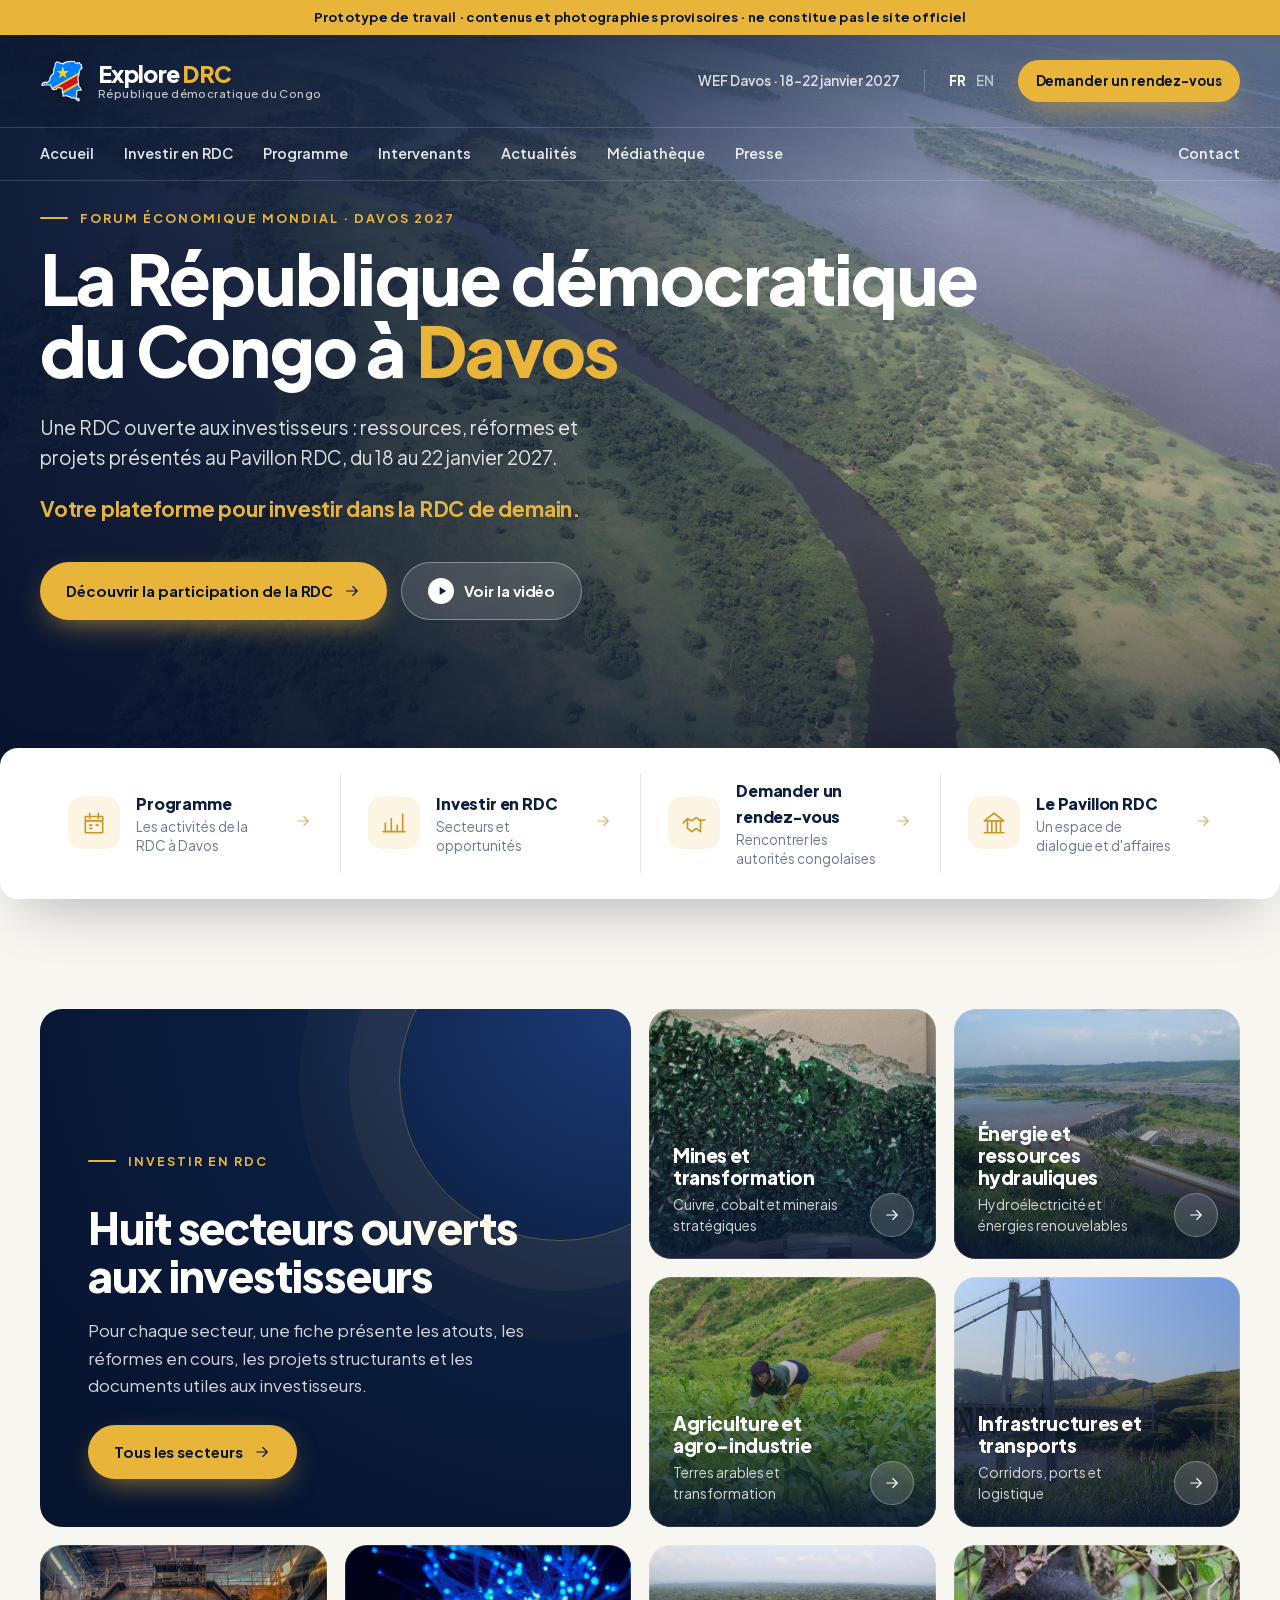
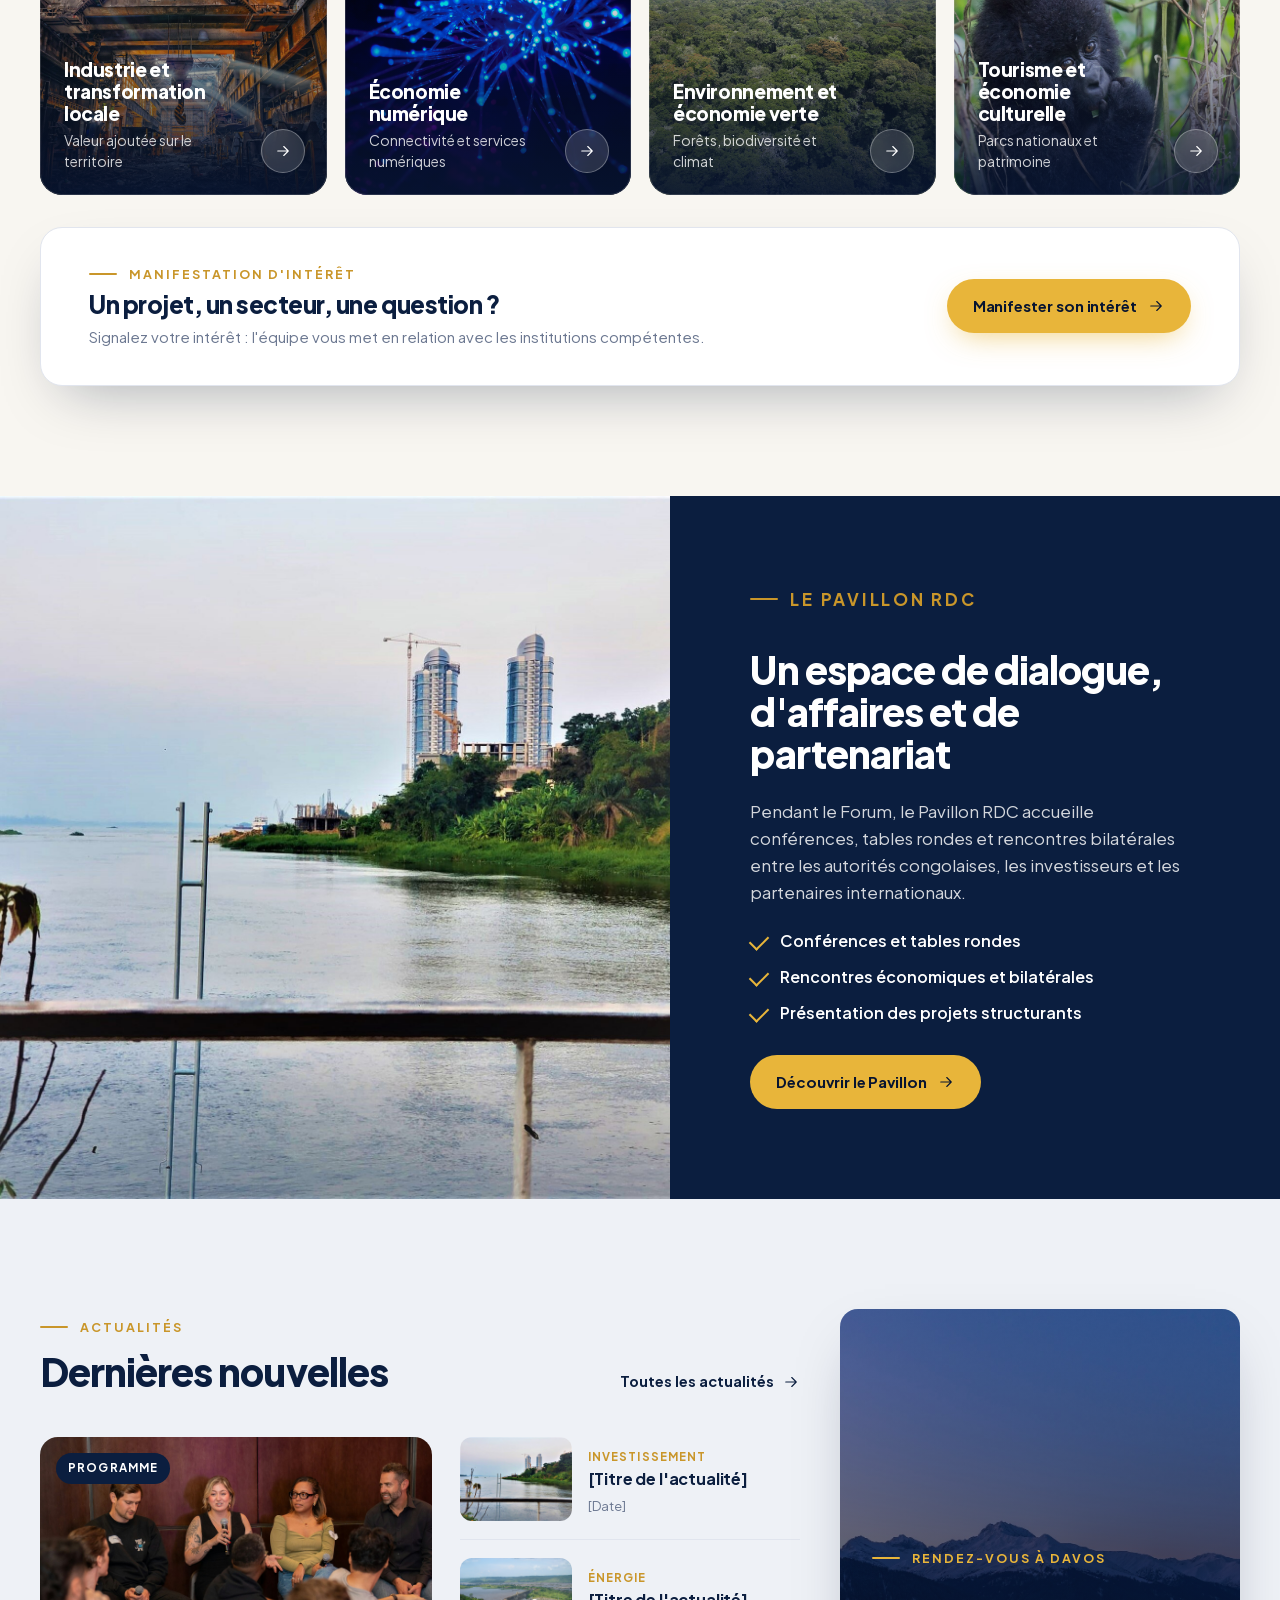
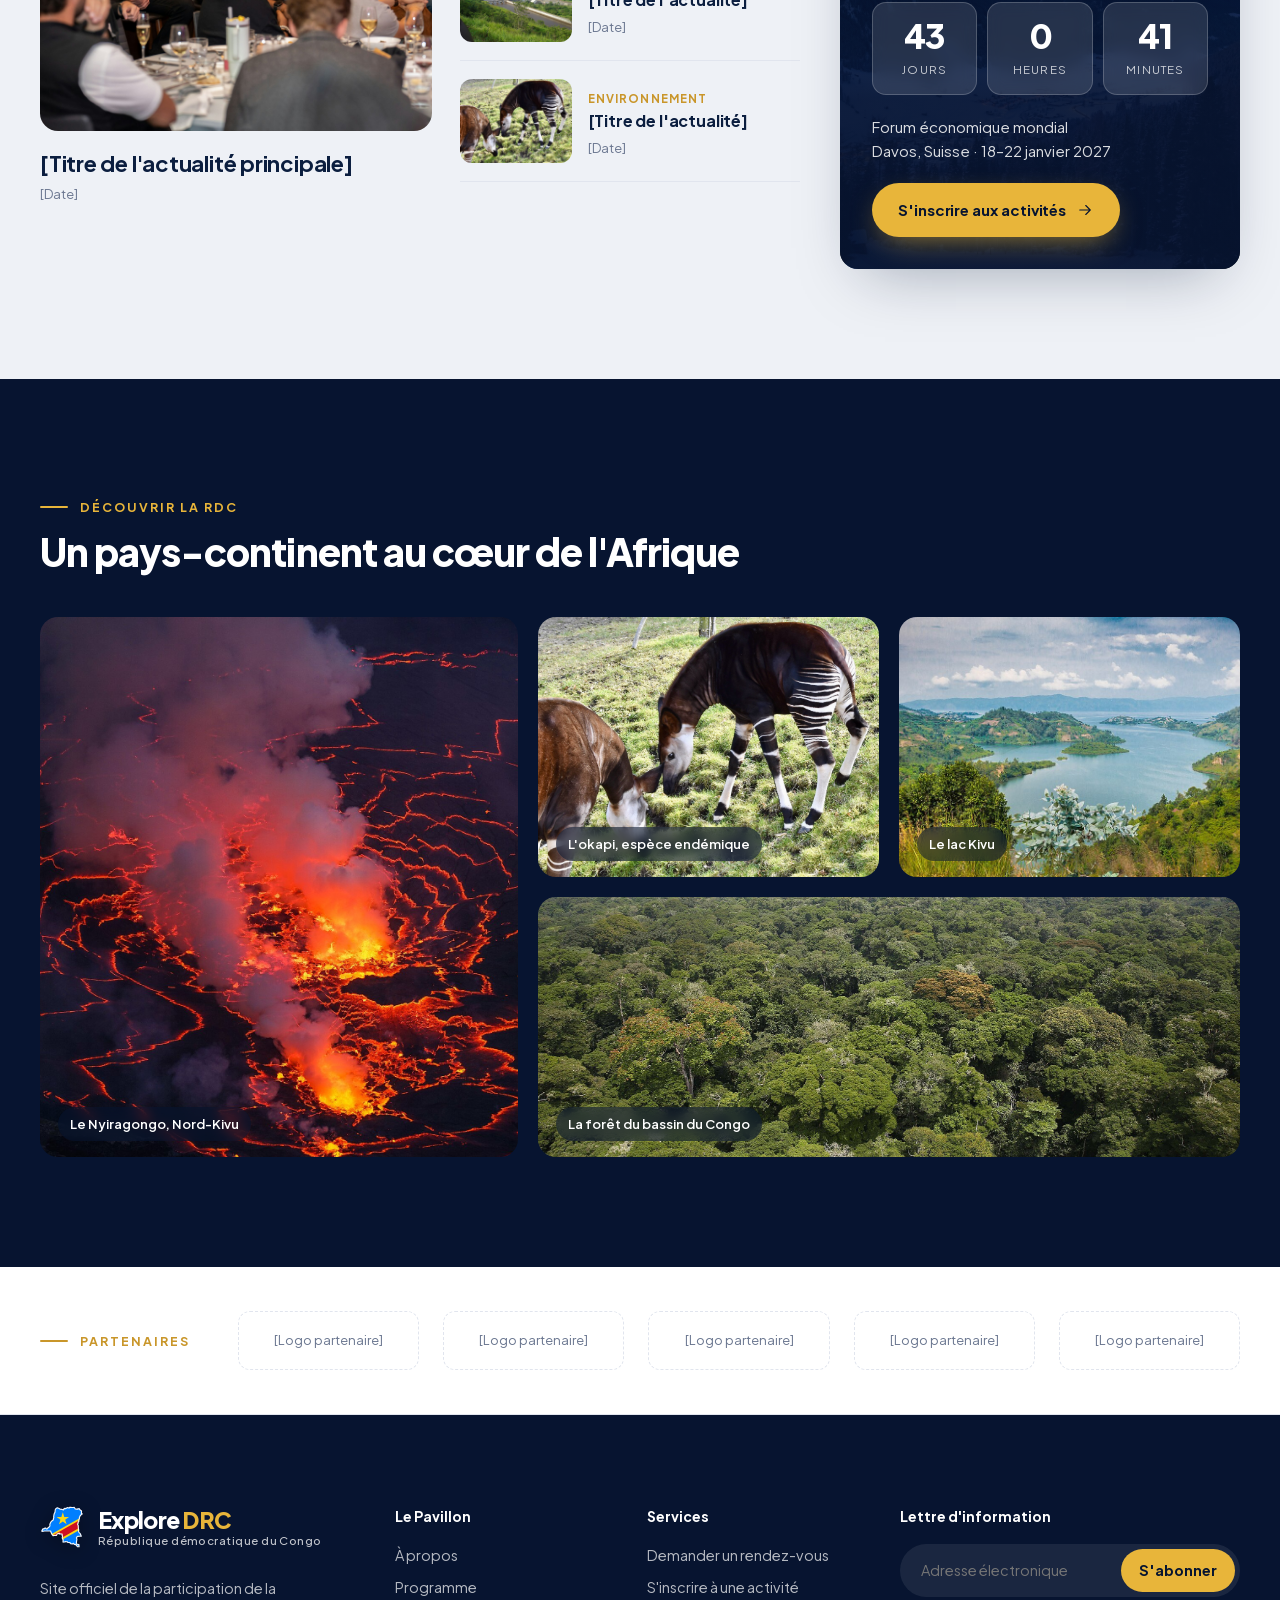
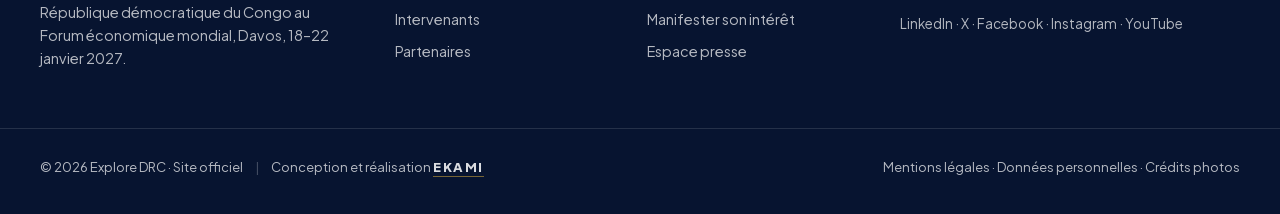
==== commit 0e64aafa: "Publication du prototype – 2026-11-21 20:17 (source 408b414)" ====
--- a/index.html
+++ b/index.html
@@ -1 +1 @@
-<!DOCTYPE html><html lang="fr" class="_3ZS-rW_variable"><head><meta charSet="utf-8"/><meta name="viewport" content="width=device-width, initial-scale=1"/><link rel="preload" href="/_next/static/media/d8aeca813a9ab546-s.p.18rizl4rsrl42.woff2" as="font" crossorigin="" type="font/woff2"/><link rel="preload" href="/brand/rdc-drapeau.svg" as="image"/><link rel="preload" href="/photos/rdc/fleuve-aerien.jpg" as="image"/><link rel="preload" href="/photos/rdc/malachite-kolwezi.jpg" as="image"/><link rel="preload" href="/photos/rdc/inga.jpg" as="image"/><link rel="preload" href="/photos/rdc/agriculture.jpg" as="image"/><link rel="preload" href="/photos/rdc/pont-matadi.jpg" as="image"/><link rel="preload" href="/photos/industrie.jpg" as="image"/><link rel="preload" href="/photos/numerique.jpg" as="image"/><link rel="preload" href="/photos/rdc/foret.jpg" as="image"/><link rel="preload" href="/photos/rdc/gorille.jpg" as="image"/><link rel="stylesheet" href="/_next/static/chunks/0ldoq3sevp4xb.css" data-precedence="next"/><link rel="preload" as="script" fetchPriority="low" href="/_next/static/chunks/3obfewke3_gct.js"/><script src="/_next/static/chunks/2vwn96jjdnry0.js" async=""></script><script src="/_next/static/chunks/44g0duest-lyw.js" async=""></script><script src="/_next/static/chunks/3ehiuhcm2olua.js" async=""></script><script src="/_next/static/chunks/turbopack-2u1d16houkiyo.js" async=""></script><script src="/_next/static/chunks/2_fxnk36s8uq_.js" async=""></script><script src="/_next/static/chunks/2cb7apyo6-855.js" async=""></script><script src="/_next/static/chunks/1_22fsm_nb1dw.js" async=""></script><link rel="preload" href="/photos/rdc/kinshasa-fleuve.jpg" as="image"/><link rel="preload" href="/photos/actu2.jpg" as="image"/><link rel="preload" href="/photos/rdc/okapi.jpg" as="image"/><link rel="preload" href="/photos/davos.jpg" as="image"/><link rel="preload" href="/photos/rdc/nyiragongo.jpg" as="image"/><link rel="preload" href="/photos/rdc/kivu.jpg" as="image"/><title>Explore DRC – La RDC au Forum économique mondial 2027</title><meta name="description" content="Site officiel de la participation de la République démocratique du Congo au Forum économique mondial de Davos 2027."/><meta name="robots" content="noindex, nofollow"/><link rel="icon" href="/icon-4usi79.svg?icon.1--ennbd4424o.svg" sizes="any" type="image/svg+xml"/><meta name="next-size-adjust" content=""/><script src="/_next/static/chunks/0cz1d0mv5g_q7.js" noModule=""></script></head><body><div hidden=""><!--$--><!--/$--></div><header class="header"><div class="proto-ribbon">Prototype de travail · contenus et photographies provisoires · ne constitue pas le site officiel</div><div class="wrap header__top"><a class="logo" aria-label="Explore DRC, accueil" href="/"><img class="logo__map" src="/brand/rdc-drapeau.svg" alt="" width="44" height="44"/><span class="logo__text"><span class="logo__name">Explore <b>DRC</b></span><span class="logo__sub">République démocratique du Congo</span></span></a><div class="header__tools"><span class="header__event">WEF Davos · 18–22 janvier 2027</span><span class="lang"><b>FR</b><span>EN</span></span><a class="btn btn--gold btn--sm" href="#">Demander un rendez-vous</a></div></div><nav class="wrap nav" aria-label="Navigation principale"><a href="/">Accueil</a><a href="/investir/">Investir en RDC</a><a href="/programme/">Programme</a><a href="/intervenants/">Intervenants</a><a href="/actualites/">Actualités</a><a href="/mediatheque/">Médiathèque</a><a href="/presse/">Presse</a><a class="nav__contact" href="#">Contact</a></nav></header><main><section class="hero"><img class="hero__photo" src="/photos/rdc/fleuve-aerien.jpg" alt=""/><div class="hero__shade"></div><div class="wrap hero__inner"><p class="eyebrow eyebrow--gold">Forum économique mondial · Davos 2027</p><h1>La République démocratique<br/>du Congo à <span class="gold">Davos</span></h1><p class="hero__lead">Une RDC ouverte aux investisseurs : ressources, réformes et projets présentés au Pavillon RDC, du 18 au 22 janvier 2027.</p><p class="hero__slogan">Votre plateforme pour investir dans la RDC de demain.</p><div class="hero__actions"><a class="btn btn--gold" href="#">Découvrir la participation de la RDC <svg width="18" height="18" viewBox="0 0 24 24" fill="none" stroke="currentColor" stroke-width="1.5" stroke-linecap="round" stroke-linejoin="round" aria-hidden="true"><path d="M5 12h14m-6-6l6 6-6 6"></path></svg></a><a class="btn btn--glass" href="#"><span class="play"><svg width="14" height="14" viewBox="0 0 24 24" fill="none" stroke="currentColor" stroke-width="1.5" stroke-linecap="round" stroke-linejoin="round" aria-hidden="true"><path d="M8 5v14l11-7z"></path></svg></span>Voir la vidéo</a></div></div></section><section class="wrap access"><a class="access__item" href="/programme/"><span class="access__icon"><svg width="26" height="26" viewBox="0 0 24 24" fill="none" stroke="currentColor" stroke-width="1.5" stroke-linecap="round" stroke-linejoin="round" aria-hidden="true"><path d="M4 6h16v15H4zM4 10h16M8 3v5m8-5v5M8 14h2m4 0h2m-8 3h2"></path></svg></span><span><span class="access__title">Programme</span><span class="access__text">Les activités de la RDC à Davos</span></span><span class="access__arrow"><svg width="18" height="18" viewBox="0 0 24 24" fill="none" stroke="currentColor" stroke-width="1.5" stroke-linecap="round" stroke-linejoin="round" aria-hidden="true"><path d="M5 12h14m-6-6l6 6-6 6"></path></svg></span></a><a class="access__item" href="/investir/"><span class="access__icon"><svg width="26" height="26" viewBox="0 0 24 24" fill="none" stroke="currentColor" stroke-width="1.5" stroke-linecap="round" stroke-linejoin="round" aria-hidden="true"><path d="M4 20V12m5.5 8V8m5.5 12v-6m5 6V4M2 20h20"></path></svg></span><span><span class="access__title">Investir en RDC</span><span class="access__text">Secteurs et opportunités</span></span><span class="access__arrow"><svg width="18" height="18" viewBox="0 0 24 24" fill="none" stroke="currentColor" stroke-width="1.5" stroke-linecap="round" stroke-linejoin="round" aria-hidden="true"><path d="M5 12h14m-6-6l6 6-6 6"></path></svg></span></a><a class="access__item" href="#"><span class="access__icon"><svg width="26" height="26" viewBox="0 0 24 24" fill="none" stroke="currentColor" stroke-width="1.5" stroke-linecap="round" stroke-linejoin="round" aria-hidden="true"><path d="M2 12l4-4 4 2 4-3 4 3 4-1M6 8v9l4 3 4-3 4 3V9"></path></svg></span><span><span class="access__title">Demander un rendez-vous</span><span class="access__text">Rencontrer les autorités congolaises</span></span><span class="access__arrow"><svg width="18" height="18" viewBox="0 0 24 24" fill="none" stroke="currentColor" stroke-width="1.5" stroke-linecap="round" stroke-linejoin="round" aria-hidden="true"><path d="M5 12h14m-6-6l6 6-6 6"></path></svg></span></a><a class="access__item" href="#"><span class="access__icon"><svg width="26" height="26" viewBox="0 0 24 24" fill="none" stroke="currentColor" stroke-width="1.5" stroke-linecap="round" stroke-linejoin="round" aria-hidden="true"><path d="M3 21h18M4 10h16M12 3l9 7H3l9-7zM6 10v11m4-11v11m4-11v11m4-11v11"></path></svg></span><span><span class="access__title">Le Pavillon RDC</span><span class="access__text">Un espace de dialogue et d&#x27;affaires</span></span><span class="access__arrow"><svg width="18" height="18" viewBox="0 0 24 24" fill="none" stroke="currentColor" stroke-width="1.5" stroke-linecap="round" stroke-linejoin="round" aria-hidden="true"><path d="M5 12h14m-6-6l6 6-6 6"></path></svg></span></a></section><section class="section sectors-home"><div class="wrap"><div class="bento"><div class="bento__intro"><p class="eyebrow eyebrow--gold">Investir en RDC</p><h2>Huit secteurs ouverts aux investisseurs</h2><p class="bento__intro-text">Pour chaque secteur, une fiche présente les atouts, les réformes en cours, les projets structurants et les documents utiles aux investisseurs.</p><a class="btn btn--gold" href="/investir/">Tous les secteurs<!-- --> <svg width="18" height="18" viewBox="0 0 24 24" fill="none" stroke="currentColor" stroke-width="1.5" stroke-linecap="round" stroke-linejoin="round" aria-hidden="true"><path d="M5 12h14m-6-6l6 6-6 6"></path></svg></a></div><a class="bento__tile" href="/investir/"><img src="/photos/rdc/malachite-kolwezi.jpg" alt=""/><span class="bento__shade"></span><span class="bento__body"><span class="bento__name">Mines et transformation</span><span class="bento__desc">Cuivre, cobalt et minerais stratégiques</span></span><span class="bento__go" aria-hidden="true"><svg width="18" height="18" viewBox="0 0 24 24" fill="none" stroke="currentColor" stroke-width="1.5" stroke-linecap="round" stroke-linejoin="round" aria-hidden="true"><path d="M5 12h14m-6-6l6 6-6 6"></path></svg></span></a><a class="bento__tile" href="/investir/"><img src="/photos/rdc/inga.jpg" alt=""/><span class="bento__shade"></span><span class="bento__body"><span class="bento__name">Énergie et ressources hydrauliques</span><span class="bento__desc">Hydroélectricité et énergies renouvelables</span></span><span class="bento__go" aria-hidden="true"><svg width="18" height="18" viewBox="0 0 24 24" fill="none" stroke="currentColor" stroke-width="1.5" stroke-linecap="round" stroke-linejoin="round" aria-hidden="true"><path d="M5 12h14m-6-6l6 6-6 6"></path></svg></span></a><a class="bento__tile" href="/investir/"><img src="/photos/rdc/agriculture.jpg" alt=""/><span class="bento__shade"></span><span class="bento__body"><span class="bento__name">Agriculture et agro-industrie</span><span class="bento__desc">Terres arables et transformation</span></span><span class="bento__go" aria-hidden="true"><svg width="18" height="18" viewBox="0 0 24 24" fill="none" stroke="currentColor" stroke-width="1.5" stroke-linecap="round" stroke-linejoin="round" aria-hidden="true"><path d="M5 12h14m-6-6l6 6-6 6"></path></svg></span></a><a class="bento__tile" href="/investir/"><img src="/photos/rdc/pont-matadi.jpg" alt=""/><span class="bento__shade"></span><span class="bento__body"><span class="bento__name">Infrastructures et transports</span><span class="bento__desc">Corridors, ports et logistique</span></span><span class="bento__go" aria-hidden="true"><svg width="18" height="18" viewBox="0 0 24 24" fill="none" stroke="currentColor" stroke-width="1.5" stroke-linecap="round" stroke-linejoin="round" aria-hidden="true"><path d="M5 12h14m-6-6l6 6-6 6"></path></svg></span></a><a class="bento__tile" href="/investir/"><img src="/photos/industrie.jpg" alt=""/><span class="bento__shade"></span><span class="bento__body"><span class="bento__name">Industrie et transformation locale</span><span class="bento__desc">Valeur ajoutée sur le territoire</span></span><span class="bento__go" aria-hidden="true"><svg width="18" height="18" viewBox="0 0 24 24" fill="none" stroke="currentColor" stroke-width="1.5" stroke-linecap="round" stroke-linejoin="round" aria-hidden="true"><path d="M5 12h14m-6-6l6 6-6 6"></path></svg></span></a><a class="bento__tile" href="/investir/"><img src="/photos/numerique.jpg" alt=""/><span class="bento__shade"></span><span class="bento__body"><span class="bento__name">Économie numérique</span><span class="bento__desc">Connectivité et services numériques</span></span><span class="bento__go" aria-hidden="true"><svg width="18" height="18" viewBox="0 0 24 24" fill="none" stroke="currentColor" stroke-width="1.5" stroke-linecap="round" stroke-linejoin="round" aria-hidden="true"><path d="M5 12h14m-6-6l6 6-6 6"></path></svg></span></a><a class="bento__tile" href="/investir/"><img src="/photos/rdc/foret.jpg" alt=""/><span class="bento__shade"></span><span class="bento__body"><span class="bento__name">Environnement et économie verte</span><span class="bento__desc">Forêts, biodiversité et climat</span></span><span class="bento__go" aria-hidden="true"><svg width="18" height="18" viewBox="0 0 24 24" fill="none" stroke="currentColor" stroke-width="1.5" stroke-linecap="round" stroke-linejoin="round" aria-hidden="true"><path d="M5 12h14m-6-6l6 6-6 6"></path></svg></span></a><a class="bento__tile" href="/investir/"><img src="/photos/rdc/gorille.jpg" alt=""/><span class="bento__shade"></span><span class="bento__body"><span class="bento__name">Tourisme et économie culturelle</span><span class="bento__desc">Parcs nationaux et patrimoine</span></span><span class="bento__go" aria-hidden="true"><svg width="18" height="18" viewBox="0 0 24 24" fill="none" stroke="currentColor" stroke-width="1.5" stroke-linecap="round" stroke-linejoin="round" aria-hidden="true"><path d="M5 12h14m-6-6l6 6-6 6"></path></svg></span></a><a class="bento__cta" href="#"><span><span class="eyebrow eyebrow--gold">Manifestation d&#x27;intérêt</span><span class="bento__cta-title">Un projet, un secteur, une question ?</span><span class="bento__cta-text">Signalez votre intérêt : l&#x27;équipe vous met en relation avec les institutions compétentes.</span></span><span class="btn btn--gold">Manifester son intérêt <svg width="18" height="18" viewBox="0 0 24 24" fill="none" stroke="currentColor" stroke-width="1.5" stroke-linecap="round" stroke-linejoin="round" aria-hidden="true"><path d="M5 12h14m-6-6l6 6-6 6"></path></svg></span></a></div></div></section><section class="split"><div class="split__photo"><img src="/photos/rdc/kinshasa-fleuve.jpg" alt="Kinshasa au bord du fleuve Congo"/></div><div class="split__text"><p class="eyebrow">Le Pavillon RDC</p><h2>Un espace de dialogue, d&#x27;affaires et de partenariat</h2><p>Pendant le Forum, le Pavillon RDC accueille conférences, tables rondes et rencontres bilatérales entre les autorités congolaises, les investisseurs et les partenaires internationaux.</p><ul class="checks"><li>Conférences et tables rondes</li><li>Rencontres économiques et bilatérales</li><li>Présentation des projets structurants</li></ul><a class="btn btn--navy" href="#">Découvrir le Pavillon <svg width="18" height="18" viewBox="0 0 24 24" fill="none" stroke="currentColor" stroke-width="1.5" stroke-linecap="round" stroke-linejoin="round" aria-hidden="true"><path d="M5 12h14m-6-6l6 6-6 6"></path></svg></a></div></section><section class="section section--tint"><div class="wrap newsgrid"><div><div class="head"><div><p class="eyebrow">Actualités</p><h2>Dernières nouvelles</h2></div><a class="more" href="#">Toutes les actualités <svg width="18" height="18" viewBox="0 0 24 24" fill="none" stroke="currentColor" stroke-width="1.5" stroke-linecap="round" stroke-linejoin="round" aria-hidden="true"><path d="M5 12h14m-6-6l6 6-6 6"></path></svg></a></div><div class="news"><article class="news__lead"><div class="news__img"><img src="/photos/actu2.jpg" alt=""/><span class="tag">Programme</span></div><h3>[Titre de l&#x27;actualité principale]</h3><p class="date">[Date]</p></article><div class="news__list"><article class="news__item"><img src="/photos/rdc/kinshasa-fleuve.jpg" alt=""/><div><span class="news__cat">Investissement</span><h3>[Titre de l&#x27;actualité]</h3><p class="date">[Date]</p></div></article><article class="news__item"><img src="/photos/rdc/inga.jpg" alt=""/><div><span class="news__cat">Énergie</span><h3>[Titre de l&#x27;actualité]</h3><p class="date">[Date]</p></div></article><article class="news__item"><img src="/photos/rdc/okapi.jpg" alt=""/><div><span class="news__cat">Environnement</span><h3>[Titre de l&#x27;actualité]</h3><p class="date">[Date]</p></div></article></div></div></div><aside class="davos"><img src="/photos/davos.jpg" alt=""/><div class="davos__shade"></div><div class="davos__body"><p class="eyebrow eyebrow--gold">Rendez-vous à Davos</p><div class="count"><div><b>–</b><span>Jours</span></div><div><b>–</b><span>Heures</span></div><div><b>–</b><span>Minutes</span></div></div><p class="davos__info">Forum économique mondial<br/>Davos, Suisse · 18–22 janvier 2027</p><a class="btn btn--gold" href="/programme/">S&#x27;inscrire aux activités <svg width="18" height="18" viewBox="0 0 24 24" fill="none" stroke="currentColor" stroke-width="1.5" stroke-linecap="round" stroke-linejoin="round" aria-hidden="true"><path d="M5 12h14m-6-6l6 6-6 6"></path></svg></a></div></aside></div></section><section class="discover"><div class="wrap"><div class="head head--light"><div><p class="eyebrow eyebrow--gold">Découvrir la RDC</p><h2>Un pays-continent au cœur de l&#x27;Afrique</h2></div></div><div class="mosaic"><figure class="mosaic__item mosaic__item--0"><img src="/photos/rdc/nyiragongo.jpg" alt="Le Nyiragongo, Nord-Kivu"/><figcaption>Le Nyiragongo, Nord-Kivu</figcaption></figure><figure class="mosaic__item mosaic__item--1"><img src="/photos/rdc/okapi.jpg" alt="L&#x27;okapi, espèce endémique"/><figcaption>L&#x27;okapi, espèce endémique</figcaption></figure><figure class="mosaic__item mosaic__item--2"><img src="/photos/rdc/kivu.jpg" alt="Le lac Kivu"/><figcaption>Le lac Kivu</figcaption></figure><figure class="mosaic__item mosaic__item--3"><img src="/photos/rdc/foret.jpg" alt="La forêt du bassin du Congo"/><figcaption>La forêt du bassin du Congo</figcaption></figure></div></div></section><section class="partners"><div class="wrap partners__row"><p class="eyebrow">Partenaires</p><div class="partners__logos"><span>[Logo partenaire]</span><span>[Logo partenaire]</span><span>[Logo partenaire]</span><span>[Logo partenaire]</span><span>[Logo partenaire]</span></div></div></section><!--$--><!--/$--></main><footer class="footer"><div class="wrap footer__grid"><div><a class="logo" aria-label="Explore DRC, accueil" href="/"><img class="logo__map" src="/brand/rdc-drapeau.svg" alt="" width="44" height="44"/><span class="logo__text"><span class="logo__name">Explore <b>DRC</b></span><span class="logo__sub">République démocratique du Congo</span></span></a><p class="footer__note">Site officiel de la participation de la République démocratique du Congo au Forum économique mondial, Davos, 18–22 janvier 2027.</p></div><div><h4>Le Pavillon</h4><a href="#">À propos</a><a href="/programme">Programme</a><a href="/intervenants">Intervenants</a><a href="#">Partenaires</a></div><div><h4>Services</h4><a href="#">Demander un rendez-vous</a><a href="#">S&#x27;inscrire à une activité</a><a href="#">Manifester son intérêt</a><a href="/presse">Espace presse</a></div><div><h4>Lettre d&#x27;information</h4><form class="newsletter"><input type="email" placeholder="Adresse électronique" aria-label="Adresse électronique"/><button type="button">S&#x27;abonner</button></form><p class="footer__social">LinkedIn · X · Facebook · Instagram · YouTube</p></div></div><div class="wrap footer__legal"><span>© 2026 Explore DRC · Site officiel<span class="footer__sep" aria-hidden="true">|</span>Conception et réalisation<!-- --> <a href="https://www.ekami.ch" class="footer__credit" target="_blank" rel="noopener">EKAMI</a></span><span>Mentions légales · Données personnelles · <a href="/credits/">Crédits photos</a></span></div></footer><script id="_R_">(globalThis["TURBOPACK"] || (globalThis["TURBOPACK"] = [])).push({"otherChunks":["static/chunks/3obfewke3_gct.js","static/chunks/2vwn96jjdnry0.js","static/chunks/44g0duest-lyw.js","static/chunks/3ehiuhcm2olua.js"],"runtimeModuleIds":[94553]});</script><script src="/_next/static/chunks/3obfewke3_gct.js" async=""></script><script>(self.__next_f=self.__next_f||[]).push([0])</script><script>self.__next_f.push([1,"1:\"$Sreact.fragment\"\n2:\"/_next/static/chunks/2_fxnk36s8uq_.js\"\n3:I[39756,[\"$2\"],\"default\"]\n4:I[37457,[\"$2\"],\"default\"]\n7:\"/_next/static/chunks/2cb7apyo6-855.js\"\n8:\"/_next/static/chunks/1_22fsm_nb1dw.js\"\n9:I[22016,[\"$7\",\"$8\"],\"\"]\n12:\"ViewportBoundary\"\n13:I[97367,[\"$2\"],\"$12\"]\n15:\"MetadataBoundary\"\n16:I[97367,[\"$2\"],\"$15\"]\n17:\"$Sreact.suspense\"\n19:I[68027,[],\"default\",1]\n:HL[\"/_next/static/chunks/0ldoq3sevp4xb.css\",\"style\"]\n:HL[\"/_next/static/media/d8aeca813a9ab546-s.p.18rizl4rsrl42.woff2\",\"font\",{\"crossOrigin\":\"\",\"type\":\"font/woff2\"}]\n:HL[\"/brand/rdc-drapeau.svg\",\"image\"]\n5:X\n10:[[\"children\",{\"s\":\"__PAGE__\",\"h\":512,\"d\":{\"r\":\"$L11\",\"p\":false,\"v\":null}}]]\n6:[[\"children\",{\"s\":\"(frontend)\",\"h\":528,\"d\":{\"r\":[\"$\",\"$1\",\"c\",{\"children\":[[[\"$\",\"link\",\"0\",{\"rel\":\"stylesheet\",\"href\":\"/_next/static/chunks/0ldoq3sevp4xb.css\",\"precedence\":\"next\",\"crossOrigin\":\"$undefined\",\"nonce\":\"$undefined\"}],[\"$\",\"script\",\"script-0\",{\"src\":\"/_next/static/chunks/2cb7apyo6-855.js\",\"async\":true,\"nonce\":\"$undefined\"}]],[\"$\",\"html\",null,{\"lang\":\"fr\",\"className\":\"_3ZS-rW_variable\",\"children\":[\"$\",\"body\",null,{\"children\":[[\"$\",\"header\",null,{\"className\":\"header\",\"children\":[[\"$\",\"div\",null,{\"className\":\"proto-ribbon\",\"children\":\"Prototype de travail · contenus et photographies provisoires · ne constitue pas le site officiel\"}],[\"$\",\"div\",null,{\"className\":\"wrap header__top\",\"children\":[[\"$\",\"$L9\",null,{\"href\":\"/\",\"className\":\"logo\",\"aria-label\":\"Explore DRC, accueil\",\"children\":[[\"$\",\"img\",null,{\"className\":\"logo__map\",\"src\":\"/brand/rdc-drapeau.svg\",\"alt\":\"\",\"width\":44,\"height\":44}],[\"$\",\"span\",null,{\"className\":\"logo__text\",\"children\":[[\"$\",\"span\",null,{\"className\":\"logo__name\",\"children\":[\"Explore \",[\"$\",\"b\",null,{\"children\":\"DRC\"}]]}],[\"$\",\"span\",null,{\"className\":\"logo__sub\",\"children\":\"République démocratique du Congo\"}]]}]]}],[\"$\",\"div\",null,{\"className\":\"header__tools\",\"children\":[[\"$\",\"span\",null,{\"className\":\"header__event\",\"children\":\"WEF Davos · 18–22 janvier 2027\"}],[\"$\",\"span\",null,{\"className\":\"lang\",\"children\":[[\"$\",\"b\",null,{\"children\":\"FR\"}],[\"$\",\"span\",null,{\"children\":\"EN\"}]]}],[\"$\",\"$L9\",null,{\"href\":\"#\",\"className\":\"btn btn--gold btn--sm\",\"children\":\"Demander un rendez-vous\"}]]}]]}],[\"$\",\"nav\",null,{\"className\":\"wrap nav\",\"aria-label\":\"Navigation principale\",\"children\":[[[\"$\",\"$L9\",\"Accueil\",{\"href\":\"/\",\"children\":\"Accueil\"}],[\"$\",\"$L9\",\"Investir en RDC\",{\"href\":\"/investir\",\"children\":\"Investir en RDC\"}],[\"$\",\"$L9\",\"Programme\",{\"href\":\"/programme\",\"children\":\"Programme\"}],[\"$\",\"$L9\",\"Intervenants\",{\"href\":\"/intervenants\",\"children\":\"Intervenants\"}],[\"$\",\"$L9\",\"Actualités\",{\"href\":\"/actualites\",\"children\":\"Actualités\"}],[\"$\",\"$L9\",\"Médiathèque\",{\"href\":\"/mediatheque\",\"children\":\"Médiathèque\"}],[\"$\",\"$L9\",\"Presse\",{\"href\":\"/presse\",\"children\":\"Presse\"}]],[\"$\",\"$L9\",null,{\"href\":\"#\",\"className\":\"nav__contact\",\"children\":\"Contact\"}]]}]]}],[\"$\",\"main\",null,{\"children\":[\"$\",\"$L3\",null,{\"parallelRouterKey\":\"children\",\"error\":\"$undefined\",\"errorStyles\":\"$undefined\",\"errorScripts\":\"$undefined\",\"template\":[\"$\",\"$L4\",null,{}],\"templateStyles\":\"$undefined\",\"templateScripts\":\"$undefined\",\"notFound\":[[[\"$\",\"title\",null,{\"children\":\"404: This page could not be found.\"}],[\"$\",\"div\",null,{\"style\":\"$0:t:t:d:r:props:children:1:props:notFound:0:1:props:style\",\"children\":[\"$\",\"div\",null,{\"children\":[[\"$\",\"style\",null,{\"dangerouslySetInnerHTML\":{\"__html\":\"body{color:#000;background:#fff;margin:0}.next-error-h1{border-right:1px solid rgba(0,0,0,.3)}@media (prefers-color-scheme:dark){body{color:#fff;background:#000}.next-error-h1{border-right:1px solid rgba(255,255,255,.3)}}\"}}],[\"$\",\"h1\",null,{\"className\":\"next-error-h1\",\"style\":\"$0:t:t:d:r:props:children:1:props:notFound:0:1:props:children:props:children:1:props:style\",\"children\":404}],[\"$\",\"div\",null,{\"style\":\"$0:t:t:d:r:props:children:1:props:notFound:0:1:props:children:props:children:2:props:style\",\"children\":[\"$\",\"h2\",null,{\"style\":\"$0:t:t:d:r:props:children:1:props:notFound:0:1:props:children:props:children:2:props:children:props:style\",\"children\":\"This page could not be found.\"}]}]]}]}]],[]],\"forbidden\":\"$undefined\",\"unauthorized\":\"$undefined\"}]}],[\"$\",\"footer\",null,{\"className\":\"footer\",\"children\":[[\"$\",\"div\",null,{\"className\":\"wrap footer__grid\",\"children\":[[\"$\",\"div\",null,{\"children\":[[\"$\",\"$L9\",null,{\"href\":\"/\",\"className\":\"logo\",\"aria-label\":\"Explore DRC, accueil\",\"children\":[[\"$\",\"img\",null,{\"className\":\"logo__map\",\"src\":\"/brand/rdc-drapeau.svg\",\"alt\":\"\",\"width\":44,\"height\":44}],\"$La\"]}],\"$Lb\"]}],\"$Lc\",\"$Ld\",\"$Le\"]}],\"$Lf\"]}]]}]}]]}],\"p\":false,\"v\":null},\"c\":\"$Q10\"}]]\n0:{\"P\":null,\"c\":[\"\",\"\"],\"q\":\"\",\"i\":false,\"t\":{\"t\":{\"s\":\"\",\"h\":528,\"d\":{\"r\":[\"$\",\"$1\",\"c\",{\"children\":[null,[\"$\",\"$L3\",null,{\"parallelRouterKey\":\"children\",\"error\":\"$undefined\",\"errorStyles\":\"$undefined\",\"errorScripts\":\"$undefined\",\"template\":[\"$\",\"$L4\",null,{}],\"templateStyles\":\"$undefined\",\"templateScripts\":\"$undefined\",\"notFound\":[[[\"$\",\"title\",null,{\"children\":\"404: This page could not be found.\"}],[\"$\",\"div\",null,{\"style\":{\"fontFamily\":\"system-ui,\\\"Segoe UI\\\",Roboto,Helvetica,Arial,sans-serif,\\\"Apple Color Emoji\\\",\\\"Segoe UI Emoji\\\"\",\"height\":\"100vh\",\"textAlign\":\"center\",\"display\":\"flex\",\"flexDirection\":\"column\",\"alignItems\":\"center\",\"justifyContent\":\"center\"},\"children\":[\"$\",\"div\",null,{\"children\":[[\"$\",\"style\",null,{\"dangerouslySetInnerHTML\":{\"__html\":\"body{color:#000;background:#fff;margin:0}.next-error-h1{border-right:1px solid rgba(0,0,0,.3)}@media (prefers-color-scheme:dark){body{color:#fff;background:#000}.next-error-h1{border-right:1px solid rgba(255,255,255,.3)}}\"}}],[\"$\",\"h1\",null,{\"className\":\"next-error-h1\",\"style\":{\"display\":\"inline-block\",\"margin\":\"0 20px 0 0\",\"padding\":\"0 23px 0 0\",\"fontSize\":24,\"fontWeight\":500,\"verticalAlign\":\"top\",\"lineHeight\":\"49px\"},\"children\":404}],[\"$\",\"div\",null,{\"style\":{\"display\":\"inline-block\"},\"children\":[\"$\",\"h2\",null,{\"style\":{\"fontSize\":14,\"fontWeight\":400,\"lineHeight\":\"49px\",\"margin\":0},\"children\":\"This page could not be found.\"}]}]]}]}]],[]],\"forbidden\":\"$undefined\",\"unauthorized\":\"$undefined\"}]]}],\"p\":false,\"v\":\"$5\"},\"c\":\"$Q6\"},\"h\":{\"r\":[\"$\",\"$1\",\"h\",{\"children\":[null,[\"$\",\"$L13\",null,{\"children\":\"$L14\"}],[\"$\",\"$L16\",null,{\"children\":[[\"$\",\"div\",null,{\"hidden\":true,\"children\":[\"$\",\"$17\",null,{\"name\":\"Next.Metadata\",\"children\":\"$L18\"}]}],null]}],[\"$\",\"meta\",null,{\"name\":\"next-size-adjust\",\"content\":\"\"}]]}],\"p\":false,\"v\":null}},\"m\":\"$undefined\",\"G\":[\"$19\",[]],\"S\":true,\"r\":\"$undefined\",\"s\":\"$undefined\",\"a\":\"$undefined\",\"l\":\"$undefined\",\"p\":\"$undefined\",\"d\":\"$undefined\",\"b\":\"4O5yCrEDC-lf47uXeG-9E\"}\n:HL[\"/photos/rdc/fleuve-aerien.jpg\",\"image\"]\n5:C\na:[\"$\",\"span\",null,{\"className\":\"logo__text\",\"children\":[[\"$\",\"span\",null,{\"className\":\"logo__name\",\"children\":[\"Explore \",[\"$\",\"b\",null,{\"children\":\"DRC\"}]]}],[\"$\",\"span\",null,{\"className\":\"logo__sub\",\"children\":\"République démocratique du Congo\"}]]}]\nb:[\"$\",\"p\",null,{\"className\":\"footer__note\",\"children\":\"Site officiel de la participation de la République démocratique du Congo au Forum économique mondial, Davos, 18–22 janvier 2027.\"}]\nc:[\"$\",\"div\",null,{\"children\":[[\"$\",\"h4\",null,{\"children\":\"Le Pavillon\"}],[\"$\",\"a\",null,{\"href\":\"#\",\"children\":\"À propos\"}],[\"$\",\"a\",null,{\"href\":\"/programme\",\"children\":\"Programme\"}],[\"$\",\"a\",null,{\"href\":\"/intervenants\",\"children\":\"Intervenants\"}],[\"$\",\"a\",null,{\"href\":\"#\",\"children\":\"Partenaires\"}]]}]\nd:[\"$\",\"div\",null,{\"children\":[[\"$\",\"h4\",null,{\"children\":\"Services\"}],[\"$\",\"a\",null,{\"href\":\"#\",\"children\":\"Demander un rendez-vous\"}],[\"$\",\"a\",null,{\"href\":\"#\",\"children\":\"S'inscrire à une activité\"}],[\"$\",\"a\",null,{\"href\":\"#\",\"children\":\"Manifester son intérêt\"}],[\"$\",\"a\",null,{\"href\":\"/presse\",\"children\":\"Espace presse\"}]]}]\ne:[\"$\",\"div\",null,{\"children\":[[\"$\",\"h4\",null,{\"children\":\"Lettre d'information\"}],[\"$\",\"form\",null,{\"className\":\"newsletter\",\"children\":[[\"$\",\"input\",null,{\"type\":\"email\",\"placeholder\":\"Adresse électronique\",\"aria-label\":\"Adresse électronique\"}],[\"$\",\"button\",null,{\"type\":\"button\",\"children\":\"S'abonner\"}]]}],[\"$\",\"p\",null,{\"className\":\"footer__social\",\"children\":\"LinkedIn · X · Facebook · Instagram · YouTube\"}]]}]\nf:[\"$\",\"div\",null,{\"className\":\"wrap footer__legal\",\"children\":[[\"$\",\"span\",null,{\"children\":[\"© 2026 Explore DRC · Site officiel\",[\"$\",\"span\",null,{\"className\":\"footer__sep\",\"aria-hidden\":true,\"children\":\"|\"}],\"Conception et réalisation\",\" \",[\"$\",\"a\",null,{\"href\":\"https://www.ekami.ch\",\"className\":\"footer__credit\",\"target\":\"_blank\",\"rel\":\"noopener\",\"children\":\"EKAMI\"}]]}],[\"$\",\"span\",null,{\"children\":[\"Mentions légales · Données personnelles · \",[\"$\",\"$L9\",null,{\"href\":\"/credits\",\"children\":\"Crédits photos\"}]]}]]}]\n11:[\"$\",\"$1\",\"c\",{\"children\":[[[\"$\",\"section\",null,{\"className\":\"hero\",\"children\":[[\"$\",\"img\",null,{\"className\":\"hero__photo\",\"src\":\"/photos/rdc/fleuve-aerien.jpg\",\"alt\":\"\"}],[\"$\",\"div\",null,{\"className\":\"hero__shade\"}],[\"$\",\"div\",null,{\"className\":\"wrap hero__inner\",\"children\":[[\"$\",\"p\",null,{\"className\":\"eyebrow eyebrow--gold\",\"children\":\"Forum économique mondial · Davos 2027\"}],[\"$\",\"h1\",null,{\"children\":[\"La République démocratique\",[\"$\",\"br\",null,{}],\"du Congo à \",[\"$\",\"span\",null,{\"className\":\"gold\",\"children\":\"Davos\"}]]}],[\"$\",\"p\",null,{\"className\":\"hero__lead\",\"children\":\"Une RDC ouverte aux investisseurs : ressources, réformes et projets présentés au Pavillon RDC, du 18 au 22 janvier 2027.\"}],[\"$\",\"p\",null,{\"className\":\"hero__slogan\",\"children\":\"Votre plateforme pour investir dans la RDC de demain.\"}],[\"$\",\"div\",null,{\"className\":\"hero__actions\",\"children\":[[\"$\",\"$L9\",null,{\"href\":\"#\",\"className\":\"btn btn--gold\",\"children\":[\"Découvrir la participation de la RDC \",[\"$\",\"svg\",null,{\"width\":18,\"height\":18,\"viewBox\":\"0 0 24 24\",\"fill\":\"none\",\"stroke\":\"currentColor\",\"strokeWidth\":\"1.5\",\"strokeLinecap\":\"round\",\"strokeLinejoin\":\"round\",\"aria-hidden\":true,\"children\":[\"$\",\"path\",null,{\"d\":\"M5 12h14m-6-6l6 6-6 6\"}]}]]}],[\"$\",\"$L9\",null,{\"href\":\"#\",\"className\":\"btn btn--glass\",\"children\":[[\"$\",\"span\",null,{\"className\":\"play\",\"children\":[\"$\",\"svg\",null,{\"width\":14,\"height\":14,\"viewBox\":\"0 0 24 24\",\"fill\":\"none\",\"stroke\":\"currentColor\",\"strokeWidth\":\"1.5\",\"strokeLinecap\":\"round\",\"strokeLinejoin\":\"round\",\"aria-hidden\":true,\"children\":[\"$\",\"path\",null,{\"d\":\"M8 5v14l11-7z\"}]}]}],\"Voir la vidéo\"]}]]}]]}]]}],[\"$\",\"section\",null,{\"className\":\"wrap access\",\"children\":[[\"$\",\"$L9\",\"Programme\",{\"href\":\"/programme\",\"className\":\"access__item\",\"children\":[[\"$\",\"span\",null,{\"className\":\"access__icon\",\"children\":[\"$\",\"svg\",null,{\"width\":26,\"height\":26,\"viewBox\":\"0 0 24 24\",\"fill\":\"none\",\"stroke\":\"currentColor\",\"strokeWidth\":\"1.5\",\"strokeLinecap\":\"round\",\"strokeLinejoin\":\"round\",\"aria-hidden\":true,\"children\":[\"$\",\"path\",null,{\"d\":\"M4 6h16v15H4zM4 10h16M8 3v5m8-5v5M8 14h2m4 0h2m-8 3h2\"}]}]}],[\"$\",\"span\",null,{\"children\":[[\"$\",\"span\",null,{\"className\":\"access__title\",\"children\":\"Programme\"}],[\"$\",\"span\",null,{\"className\":\"access__text\",\"children\":\"Les activités de la RDC à Davos\"}]]}],[\"$\",\"span\",null,{\"className\":\"access__arrow\",\"children\":[\"$\",\"svg\",null,{\"width\":18,\"height\":18,\"viewBox\":\"0 0 24 24\",\"fill\":\"none\",\"stroke\":\"currentColor\",\"strokeWidth\":\"1.5\",\"strokeLinecap\":\"round\",\"strokeLinejoin\":\"round\",\"aria-hidden\":true,\"children\":\"$11:props:children:0:0:props:children:2:props:children:4:props:children:0:props:children:1:props:children\"}]}]]}],[\"$\",\"$L9\",\"Investir en RDC\",{\"href\":\"/investir\",\"className\":\"access__item\",\"children\":[[\"$\",\"span\",null,{\"className\":\"access__icon\",\"children\":[\"$\",\"svg\",null,{\"width\":26,\"height\":26,\"viewBox\":\"0 0 24 24\",\"fill\":\"none\",\"stroke\":\"currentColor\",\"strokeWidth\":\"1.5\",\"strokeLinecap\":\"round\",\"strokeLinejoin\":\"round\",\"aria-hidden\":true,\"children\":[\"$\",\"path\",null,{\"d\":\"M4 20V12m5.5 8V8m5.5 12v-6m5 6V4M2 20h20\"}]}]}],[\"$\",\"span\",null,{\"children\":[[\"$\",\"span\",null,{\"className\":\"access__title\",\"children\":\"Investir en RDC\"}],[\"$\",\"span\",null,{\"className\":\"access__text\",\"children\":\"Secteurs et opportunités\"}]]}],[\"$\",\"span\",null,{\"className\":\"access__arrow\",\"children\":[\"$\",\"svg\",null,{\"width\":18,\"height\":18,\"viewBox\":\"0 0 24 24\",\"fill\":\"none\",\"stroke\":\"currentColor\",\"strokeWidth\":\"1.5\",\"strokeLinecap\":\"round\",\"strokeLinejoin\":\"round\",\"aria-hidden\":true,\"children\":\"$11:props:children:0:0:props:children:2:props:children:4:props:children:0:props:children:1:props:children\"}]}]]}],[\"$\",\"$L9\",\"Demander un rendez-vous\",{\"href\":\"#\",\"className\":\"access__item\",\"children\":[[\"$\",\"span\",null,{\"className\":\"access__icon\",\"children\":[\"$\",\"svg\",null,{\"width\":26,\"height\":26,\"viewBox\":\"0 0 24 24\",\"fill\":\"none\",\"stroke\":\"currentColor\",\"strokeWidth\":\"1.5\",\"strokeLinecap\":\"round\",\"strokeLinejoin\":\"round\",\"aria-hidden\":true,\"children\":[\"$\",\"path\",null,{\"d\":\"M2 12l4-4 4 2 4-3 4 3 4-1M6 8v9l4 3 4-3 4 3V9\"}]}]}],[\"$\",\"span\",null,{\"children\":[[\"$\",\"span\",null,{\"className\":\"access__title\",\"children\":\"Demander un rendez-vous\"}],[\"$\",\"span\",null,{\"className\":\"access__text\",\"children\":\"Rencontrer les autorités congolaises\"}]]}],[\"$\",\"span\",null,{\"className\":\"access__arrow\",\"children\":[\"$\",\"svg\",null,{\"width\":18,\"height\":18,\"viewBox\":\"0 0 24 24\",\"fill\":\"none\",\"stroke\":\"currentColor\",\"strokeWidth\":\"1.5\",\"strokeLinecap\":\"round\",\"strokeLinejoin\":\"round\",\"aria-hidden\":true,\"children\":\"$11:props:children:0:0:props:children:2:props:children:4:props:children:0:props:children:1:props:children\"}]}]]}],[\"$\",\"$L9\",\"Le Pavillon RDC\",{\"href\":\"#\",\"className\":\"access__item\",\"children\":[[\"$\",\"span\",null,{\"className\":\"access__icon\",\"children\":[\"$\",\"svg\",null,{\"width\":26,\"height\":26,\"viewBox\":\"0 0 24 24\",\"fill\":\"none\",\"stroke\":\"currentColor\",\"strokeWidth\":\"1.5\",\"strokeLinecap\":\"round\",\"strokeLinejoin\":\"round\",\"aria-hidden\":true,\"children\":[\"$\",\"path\",null,{\"d\":\"M3 21h18M4 10h16M12 3l9 7H3l9-7zM6 10v11m4-11v11m4-11v11m4-11v11\"}]}]}],\"$L1a\",\"$L1b\"]}]]}],\"$L1c\",\"$L1d\",\"$L1e\",\"$L1f\",\"$L20\"],[\"$L21\"],\"$L22\"]}]\n29:I[76639,[\"$7\",\"$8\"],\"Countdown\"]\n2a:I[97367,[\"$2\"],\"OutletBoundary\"]\n:HL[\"/photos/rdc/malachite-kolwezi.jpg\",\"image\"]\n:HL[\"/photos/rdc/inga.jpg\",\"image\"]\n:HL[\"/photos/rdc/agriculture.jpg\",\"image\"]\n:HL[\"/photos/rdc/pont-matadi.jpg\",\"image\"]\n:HL[\"/photos/industrie.jpg\",\"image\"]\n:HL[\"/photos/numerique.jpg\",\"image\"]\n:HL[\"/photos/rdc/kinshasa-fleuve.jpg\",\"image\"]\n:HL[\"/photos/actu2.jpg\",\"image\"]\n:HL[\"/photos/rdc/okapi.jpg\",\"image\"]\n:HL[\"/photos/davos.jpg\",\"image\"]\n:HL[\"/photos/rdc/nyiragongo.jpg\",\"image\"]\n:HL[\"/photos/rdc/kivu.jpg\",\"image\"]\n:HL[\"/photos/rdc/foret.jpg\",\"image\"]\n1a:[\"$\",\"span\",null,{\"children\":[[\"$\",\"span\",null,{\"className\":\"access__title\",\"children\":\"Le Pavillon RDC\"}],[\"$\",\"span\",null,{\"className\":\"access__text\",\"children\":\"Un espace de dialogue et d'affaires\"}]]}]\n1b:[\"$\",\"span\",null,{\"className\":\"access__arrow\",\"children\":[\"$\",\"svg\",null,{\"width\":18,\"height\":18,\"viewBox\":\"0 0 24 24\",\"fill\":\"none\",\"stroke\":\"currentColor\",\"strokeWidth\":\"1.5\",\"strokeLinecap\":\"round\",\"strokeLinejoin\":\"round\",\"aria-hidden\":true,\"children\":\"$11:props:children:0:0:props:children:2:props:children:4:props:children:0:props:children:1:props:children\"}]}]\n1c:[\"$\",\"section\",null,{\"className\":\"section sectors-home\",\"children\":[\"$\",\"div\",null,{\"className\":\"wrap\",\"children\":[\"$\",\"div\",null,{\"className\":\"bento\",\"children\":[[\"$\",\"div\",null,{\"className\":\"bento__intro\",\"children\":[[\"$\",\"p\",null,{\"className\":\"eyebrow eyebrow--gold\",\"children\":\"Investir en RDC\"}],[\"$\",\"h2\",null,{\"children\":\"Huit secteurs ouverts aux investisseurs\"}],[\"$\",\"p\",null,{\"className\":\"bento__intro-text\",\"children\":\"Pour chaque secteur, une fiche présente les atouts, les réformes en cours, les projets structurants et les documents utiles aux investisseurs.\"}],[\"$\",\"$L9\",null,{\"href\":\"/investir\",\"className\":\"btn btn--gold\",\"children\":[\"Tous les secteurs\",\" \",[\"$\",\"svg\",null,{\"width\":18,\"height\":18,\"viewBox\":\"0 0 24 24\",\"fill\":\"none\",\"stroke\":\"currentColor\",\"strokeWidth\":\"1.5\",\"strokeLinecap\":\"round\",\"strokeLinejoin\":\"round\",\"aria-hidden\":true,\"children\":\"$11:props:children:0:0:props:children:2:props:children:4:props:children:0:props:children:1:props:children\"}]]}]]}],[[\"$\",\"$L9\",\"Mines et transformation\",{\"href\":\"/investir\",\"className\":\"bento__tile\",\"children\":[[\"$\",\"img\",null,{\"src\":\"/photos/rdc/malachite-kolwezi.jpg\",\"alt\":\"\"}],[\"$\",\"span\",null,{\"className\":\"bento__shade\"}],[\"$\",\"span\",null,{\"className\":\"bento__body\",\"children\":[[\"$\",\"span\",null,{\"className\":\"bento__name\",\"children\":\"Mines et transformation\"}],[\"$\",\"span\",null,{\"className\":\"bento__desc\",\"children\":\"Cuivre, cobalt et minerais stratégiques\"}]]}],[\"$\",\"span\",null,{\"className\":\"bento__go\",\"aria-hidden\":true,\"children\":[\"$\",\"svg\",null,{\"width\":18,\"height\":18,\"viewBox\":\"0 0 24 24\",\"fill\":\"none\",\"stroke\":\"currentColor\",\"strokeWidth\":\"1.5\",\"strokeLinecap\":\"round\",\"strokeLinejoin\":\"round\",\"aria-hidden\":true,\"children\":\"$11:props:children:0:0:props:children:2:props:children:4:props:children:0:props:children:1:props:children\"}]}]]}],[\"$\",\"$L9\",\"Énergie et ressources hydrauliques\",{\"href\":\"/investir\",\"className\":\"bento__tile\",\"children\":[[\"$\",\"img\",null,{\"src\":\"/photos/rdc/inga.jpg\",\"alt\":\"\"}],[\"$\",\"span\",null,{\"className\":\"bento__shade\"}],[\"$\",\"span\",null,{\"className\":\"bento__body\",\"children\":[[\"$\",\"span\",null,{\"className\":\"bento__name\",\"children\":\"Énergie et ressources hydrauliques\"}],[\"$\",\"span\",null,{\"className\":\"bento__desc\",\"children\":\"Hydroélectricité et énergies renouvelables\"}]]}],[\"$\",\"span\",null,{\"className\":\"bento__go\",\"aria-hidden\":true,\"children\":[\"$\",\"svg\",null,{\"width\":18,\"height\":18,\"viewBox\":\"0 0 24 24\",\"fill\":\"none\",\"stroke\":\"currentColor\",\"strokeWidth\":\"1.5\",\"strokeLinecap\":\"round\",\"strokeLinejoin\":\"round\",\"aria-hidden\":true,\"children\":\"$11:props:children:0:0:props:children:2:props:children:4:props:children:0:props:children:1:props:children\"}]}]]}],[\"$\",\"$L9\",\"Agriculture et agro-industrie\",{\"href\":\"/investir\",\"className\":\"bento__tile\",\"children\":[[\"$\",\"img\",null,{\"src\":\"/photos/rdc/agriculture.jpg\",\"alt\":\"\"}],[\"$\",\"span\",null,{\"className\":\"bento__shade\"}],[\"$\",\"span\",null,{\"className\":\"bento__body\",\"children\":[[\"$\",\"span\",null,{\"className\":\"bento__name\",\"children\":\"Agriculture et agro-industrie\"}],[\"$\",\"span\",null,{\"className\":\"bento__desc\",\"children\":\"Terres arables et transformation\"}]]}],[\"$\",\"span\",null,{\"className\":\"bento__go\",\"aria-hidden\":true,\"children\":[\"$\",\"svg\",null,{\"width\":18,\"height\":18,\"viewBox\":\"0 0 24 24\",\"fill\":\"none\",\"stroke\":\"currentColor\",\"strokeWidth\":\"1.5\",\"strokeLinecap\":\"round\",\"strokeLinejoin\":\"round\",\"aria-hidden\":true,\"children\":\"$11:props:children:0:0:props:children:2:props:children:4:props:children:0:props:children:1:props:children\"}]}]]}],[\"$\",\"$L9\",\"Infrastructures et transports\",{\"href\":\"/investir\",\"className\":\"bento__tile\",\"children\":[[\"$\",\"img\",null,{\"src\":\"/photos/rdc/pont-matadi.jpg\",\"alt\":\"\"}],[\"$\",\"span\",null,{\"className\":\"bento__shade\"}],[\"$\",\"span\",null,{\"className\":\"bento__body\",\"children\":[[\"$\",\"span\",null,{\"className\":\"bento__name\",\"children\":\"Infrastructures et transports\"}],[\"$\",\"span\",null,{\"className\":\"bento__desc\",\"children\":\"Corridors, ports et logistique\"}]]}],[\"$\",\"span\",null,{\"className\":\"bento__go\",\"aria-hidden\":true,\"children\":[\"$\",\"svg\",null,{\"width\":18,\"height\":18,\"viewBox\":\"0 0 24 24\",\"fill\":\"none\",\"stroke\":\"currentColor\",\"strokeWidth\":\"1.5\",\"strokeLinecap\":\"round\",\"strokeLinejoin\":\"round\",\"aria-hidden\":true,\"children\":\"$11:props:children:0:0:props:children:2:props:children:4:props:children:0:props:children:1:props:children\"}]}]]}],[\"$\",\"$L9\",\"Industrie et transformation locale\",{\"href\":\"/investir\",\"className\":\"bento__tile\",\"children\":[[\"$\",\"img\",null,{\"src\":\"/photos/industrie.jpg\",\"alt\":\"\"}],[\"$\",\"span\",null,{\"className\":\"bento__shade\"}],[\"$\",\"span\",null,{\"className\":\"bento__body\",\"children\":[[\"$\",\"span\",null,{\"className\":\"bento__name\",\"children\":\"Industrie et transformation locale\"}],[\"$\",\"span\",null,{\"className\":\"bento__desc\",\"children\":\"Valeur ajoutée sur le territoire\"}]]}],[\"$\",\"span\",null,{\"className\":\"bento__go\",\"aria-hidden\":true,\"children\":[\"$\",\"svg\",null,{\"width\":18,\"height\":18,\"viewBox\":\"0 0 24 24\",\"fill\":\"none\",\"stroke\":\"currentColor\",\"strokeWidth\":\"1.5\",\"strokeLinecap\":\"round\",\"strokeLinejoin\":\"round\",\"aria-hidden\":true,\"children\":\"$11:props:children:0:0:props:children:2:props:children:4:props:children:0:props:children:1:props:children\"}]}]]}],[\"$\",\"$L9\",\"Économie numérique\",{\"href\":\"/investir\",\"className\":\"bento__tile\",\"children\":[[\"$\",\"img\",null,{\"src\":\"/photos/numerique.jpg\",\"alt\":\"\"}],\"$L23\",\"$L24\",\"$L25\"]}],\"$L26\",\"$L27\"],\"$L28\"]}]}]}]\n1d:[\"$\",\"section\",null,{\"className\":\"split\",\"children\":[[\"$\",\"div\",null,{\"className\":\"split__photo\",\"children\":[\"$\",\"img\",null,{\"src\":\"/photos/rdc/kinshasa-fleuve.jpg\",\"alt\":\"Kinshasa au bord du fleuve Congo\"}]}],[\"$\",\"div\",null,{\"className\":\"split__text\",\"children\":[[\"$\",\"p\",null,{\"className\":\"eyebrow\",\"children\":\"Le Pavillon RDC\"}],[\"$\",\"h2\",null,{\"children\":\"Un espace de dialogue, d'affaires et de partenariat\"}],[\"$\",\"p\",null,{\"children\":\"Pendant le Forum, le Pavillon RDC accueille conférences, tables rondes et rencontres bilatérales entre les autorités congolaises, les investisseurs et les partenaires internationaux.\"}],[\"$\",\"ul\",null,{\"className\":\"checks\",\"children\":[[\"$\",\"li\",null,{\"children\":\"Conférences et tables rondes\"}],[\"$\",\"li\",null,{\"children\":\"Rencontres économiques et bilatérales\"}],[\"$\",\"li\",null,{\"children\":\"Présentation des projets structurants\"}]]}],[\"$\",\"$L9\",null,{\"href\":\"#\",\"className\":\"btn btn--navy\",\"children\":[\"Découvrir le Pavillon \",[\"$\",\"svg\",null,{\"width\":18,\"height\":18,\"viewBox\":\"0 0 24 24\",\"fill\":\"none\",\"stroke\":\"currentColor\",\"strokeWidth\":\"1.5\",\"strokeLinecap\":\"round\",\"strokeLinejoin\":\"round\",\"aria-hidden\":true,\"children\":\"$11:props:children:0:0:props:children:2:props:children:4:props:children:0:props:children:1:props:children\"}]]}]]}]]}]\n1e:[\"$\",\"section\",null,{\"className\":\"section section--tint\",\"children\":[\"$\",\"div\",null,{\"className\":\"wrap newsgrid\",\"children\":[[\"$\",\"div\",null,{\"children\":[[\"$\",\"div\",null,{\"className\":\"head\",\"children\":[[\"$\",\"div\",null,{\"children\":[[\"$\",\"p\",null,{\"className\":\"eyebrow\",\"children\":\"Actualités\"}],[\"$\",\"h2\",null,{\"children\":\"Dernières nouvelles\"}]]}],[\"$\",\"$L9\",null,{\"href\":\"#\",\"className\":\"more\",\"children\":[\"Toutes les actualités \",[\"$\",\"svg\",null,{\"width\":18,\"height\":18,\"viewBox\":\"0 0 24 24\",\"fill\":\"none\",\"stroke\":\"currentColor\",\"strokeWidth\":\"1.5\",\"strokeLinecap\":\"round\",\"strokeLinejoin\":\"round\",\"aria-hidden\":true,\"children\":\"$11:props:children:0:0:props:children:2:props:children:4:props:children:0:props:children:1:props:children\"}]]}]]}],[\"$\",\"div\",null,{\"className\":\"news\",\"children\":[[\"$\",\"article\",null,{\"className\":\"news__lead\",\"children\":[[\"$\",\"div\",null,{\"className\":\"news__img\",\"children\":[[\"$\",\"img\",null,{\"src\":\"/photos/actu2.jpg\",\"alt\":\"\"}],[\"$\",\"span\",null,{\"className\":\"tag\",\"children\":\"Programme\"}]]}],[\"$\",\"h3\",null,{\"children\":\"[Titre de l'actualité principale]\"}],[\"$\",\"p\",null,{\"className\":\"date\",\"children\":\"[Date]\"}]]}],[\"$\",\"div\",null,{\"className\":\"news__list\",\"children\":[[\"$\",\"article\",\"Investissement\",{\"className\":\"news__item\",\"children\":[[\"$\",\"img\",null,{\"src\":\"/photos/rdc/kinshasa-fleuve.jpg\",\"alt\":\"\"}],[\"$\",\"div\",null,{\"children\":[[\"$\",\"span\",null,{\"className\":\"news__cat\",\"children\":\"Investissement\"}],[\"$\",\"h3\",null,{\"children\":\"[Titre de l'actualité]\"}],[\"$\",\"p\",null,{\"className\":\"date\",\"children\":\"[Date]\"}]]}]]}],[\"$\",\"article\",\"Énergie\",{\"className\":\"news__item\",\"children\":[[\"$\",\"img\",null,{\"src\":\"/photos/rdc/inga.jpg\",\"alt\":\"\"}],[\"$\",\"div\",null,{\"children\":[[\"$\",\"span\",null,{\"className\":\"news__cat\",\"children\":\"Énergie\"}],[\"$\",\"h3\",null,{\"children\":\"[Titre de l'actualité]\"}],[\"$\",\"p\",null,{\"className\":\"date\",\"children\":\"[Date]\"}]]}]]}],[\"$\",\"article\",\"Environnement\",{\"className\":\"news__item\",\"children\":[[\"$\",\"img\",null,{\"src\":\"/photos/rdc/okapi.jpg\",\"alt\":\"\"}],[\"$\",\"div\",null,{\"children\":[[\"$\",\"span\",null,{\"className\":\"news__cat\",\"children\":\"Environnement\"}],[\"$\",\"h3\",null,{\"children\":\"[Titre de l'actualité]\"}],[\"$\",\"p\",null,{\"className\":\"date\",\"children\":\"[Date]\"}]]}]]}]]}]]}]]}],[\"$\",\"aside\",null,{\"className\":\"davos\",\"children\":[[\"$\",\"img\",null,{\"src\":\"/photos/davos.jpg\",\"alt\":\"\"}],[\"$\",\"div\",null,{\"className\":\"davos__shade\"}],[\"$\",\"div\",null,{\"className\":\"davos__body\",\"children\":[[\"$\",\"p\",null,{\"className\":\"eyebrow eyebrow--gold\",\"children\":\"Rendez-vous à Davos\"}],[\"$\",\"$L29\",null,{}],[\"$\",\"p\",null,{\"className\":\"davos__info\",\"children\":[\"Forum économique mondial\",[\"$\",\"br\",null,{}],\"Davos, Suisse · 18–22 janvier 2027\"]}],[\"$\",\"$L9\",null,{\"href\":\"/programme\",\"className\":\"btn btn--gold\",\"children\":[\"S'inscrire aux activités \",[\"$\",\"svg\",null,{\"width\":18,\"height\":18,\"viewBox\":\"0 0 24 24\",\"fill\":\"none\",\"stroke\":\"currentColor\",\"strokeWidth\":\"1.5\",\"strokeLinecap\":\"round\",\"strokeLinejoin\":\"round\",\"aria-hidden\":true,\"children\":\"$11:props:children:0:0:props:children:2:props:children:4:props:children:0:props:children:1:props:children\"}]]}]]}]]}]]}]}]\n1f:[\"$\",\"section\",null,{\"className\":\"discover\",\"children\":[\"$\",\"div\",null,{\"className\":\"wrap\",\"children\":[[\"$\",\"div\",null,{\"className\":\"head head--light\",\"children\":[\"$\",\"div\",null,{\"children\":[[\"$\",\"p\",null,{\"className\":\"eyebrow eyebrow--gold\",\"children\":\"Découvrir la RDC\"}],[\"$\",\"h2\",null,{\"children\":\"Un pays-continent au cœur de l'Afrique\"}]]}]}],[\"$\",\"div\",null,{\"className\":\"mosaic\",\"children\":[[\"$\",\"figure\",\"/photos/rdc/nyiragongo.jpg\",{\"className\":\"mosaic__item mosaic__item--0\",\"children\":[[\"$\",\"img\",null,{\"src\":\"/photos/rdc/nyiragongo.jpg\",\"alt\":\"Le Nyiragongo, Nord-Kivu\"}],[\"$\",\"figcaption\",null,{\"children\":\"Le Nyiragongo, Nord-Kivu\"}]]}],[\"$\",\"figure\",\"/photos/rdc/okapi.jpg\",{\"className\":\"mosaic__item mosaic__item--1\",\"children\":[[\"$\",\"img\",null,{\"src\":\"/photos/rdc/okapi.jpg\",\"alt\":\"L'okapi, espèce endémique\"}],[\"$\",\"figcaption\",null,{\"children\":\"L'okapi, espèce endémique\"}]]}],[\"$\",\"figure\",\"/photos/rdc/kivu.jpg\",{\"className\":\"mosaic__item mosaic__item--2\",\"children\":[[\"$\",\"img\",null,{\"src\":\"/photos/rdc/kivu.jpg\",\"alt\":\"Le lac Kivu\"}],[\"$\",\"figcaption\",null,{\"children\":\"Le lac Kivu\"}]]}],[\"$\",\"figure\",\"/photos/rdc/foret.jpg\",{\"className\":\"mosaic__item mosaic__item--3\",\"children\":[[\"$\",\"img\",null,{\"src\":\"/photos/rdc/foret.jpg\",\"alt\":\"La forêt du bassin du Congo\"}],[\"$\",\"figcaption\",null,{\"children\":\"La forêt du bassin du Congo\"}]]}]]}]]}]}]\n20:[\"$\",\"section\",null,{\"className\":\"partners\",\"children\":[\"$\",\"div\",null,{\"className\":\"wrap partners__row\",\"children\":[[\"$\",\"p\",null,{\"className\":\"eyebrow\",\"children\":\"Partenaires\"}],[\"$\",\"div\",null,{\"className\":\"partners__logos\",\"children\":[[\"$\",\"span\",\"0\",{\"children\":\"[Logo partenaire]\"}],[\"$\",\"span\",\"1\",{\"children\":\"[Logo partenaire]\"}],[\"$\",\"span\",\"2\",{\"children\":\"[Logo partenaire]\"}],[\"$\",\"span\",\"3\",{\"children\":\"[Logo partenaire]\"}],[\"$\",\"span\",\"4\",{\"children\":\"[Logo partenaire]\"}]]}]]}]}]\n21:[\"$\",\"script\",\"script-0\",{\"src\":\"/_next/static/chunks/1_22fsm_nb1dw.js\",\"async\":true,\"nonce\":\"$undefined\"}]\n22:[\"$\",\"$L2a\",null,{\"children\":[\"$\",\"$17\",null,{\"name\":\"Next.MetadataOutlet\",\"children\":\"$@2b\"}]}]\n:HL[\"/photos/rdc/gorille.jpg\",\"image\"]\n23:[\"$\",\"span\",null,{\"className\":\"bento__shade\"}]\n24:[\"$\",\"span\",null,{\"className\":\"bento__body\",\"children\":[[\"$\",\"span\",null,{\"className\":\"bento__name\",\"children\":\"Économie numérique\"}],[\"$\",\"span\",null,{\"className\":\"bento__desc\",\"children\":\"Connectivité et services numériques\"}]]}]\n25:[\"$\",\"span\",null,{\"className\":\"bento__go\",\"aria-hidden\":true,\"children\":[\"$\",\"svg\",null,{\"width\":18,\"height\":18,\"viewBox\":\"0 0 24 24\",\"fill\":\"none\",\"stroke\":\"currentColor\",\"strokeWidth\":\"1.5\",\"strokeLinecap\":\"round\",\"strokeLinejoin\":\"round\",\"aria-hidden\":true,\"children\":\"$11:props:children:0:0:props:children:2:props:children:4:props:children:0:props:children:1:props:children\"}]}]\n26:[\"$\",\"$L9\",\"Environnement et économie verte\",{\"href\":\"/investir\",\"className\":\"bento__tile\",\"children\":[[\"$\",\"img\",null,{\"src\":\"/photos/rdc/foret.jpg\",\"alt\":\"\"}],[\"$\",\"span\",null,{\"className\":\"bento__shade\"}],[\"$\",\"span\",null,{\"className\":\"bento__body\",\"children\":[[\"$\",\"span\",null,{\"className\":\"bento__name\",\"children\":\"Environnement et économie verte\"}],[\"$\",\"span\",null,{\"className\":\"bento__desc\",\"children\":\"Forêts, biodiversité et climat\"}]]}],[\"$\",\"span\",null,{\"className\":\"bento__go\",\"aria-hidden\":true,\"children\":[\"$\",\"svg\",null,{\"width\":18,\"height\":18,\"viewBox\":\"0 0 24 24\",\"fill\":\"none\",\"stroke\":\"currentColor\",\"strokeWidth\":\"1.5\",\"strokeLinecap\":\"round\",\"strokeLinejoin\":\"round\",\"aria-hidden\":true,\"children\":\"$11:props:children:0:0:props:children:2:props:children:4:props:children:0:props:children:1:props:children\"}]}]]}]\n27:[\"$\",\"$L9\",\"Tourisme et économie culturelle\",{\"href\":\"/investir\",\"className\":\"bento__tile\",\"children\":[[\"$\",\"img\",null,{\"src\":\"/photos/rdc/gorille.jpg\",\"alt\":\"\"}],[\"$\",\"span\",null,{\"className\":\"bento__shade\"}],[\"$\",\"span\",null,{\"className\":\"bento__body\",\"children\":[[\"$\",\"span\",null,{\"className\":\"bento__name\",\"children\":\"Tourisme et économie culturelle\"}],[\"$\",\"span\",null,{\"className\":\"bento__desc\",\"children\":\"Parcs nationaux et patrimoine\"}]]}],[\"$\",\"span\",null,{\"className\":\"bento__go\",\"aria-hidden\":true,\"children\":[\"$\",\"svg\",null,{\"width\":18,\"height\":18,\"viewBox\":\"0 0 24 24\",\"fill\":\"none\",\"stroke\":\"currentColor\",\"strokeWidth\":\"1.5\",\"strokeLinecap\":\"round\",\"strokeLinejoin\":\"round\",\"aria-hidden\":true,\"children\":\"$11:props:children:0:0:props:children:2:props:children:4:props:children:0:props:children:1:props:children\"}]}]]}]\n28:[\"$\",\"$L9\",null,{\"href\":\"#\",\"className\":\"bento__cta\",\"children\":[[\"$\",\"span\",null,{\"children\":[[\"$\",\"span\",null,{\"className\":\"eyebrow eyebrow--gold\",\"children\":\"Manifestation d'intérêt\"}],[\"$\",\"span\",null,{\"className\":\"bento__cta-title\",\"children\":\"Un projet, un secteur, une question ?\"}],[\"$\",\"span\",null,{\"className\":\"bento__cta-text\",\"children\":\"Signalez votre intérêt : l'équipe vous met en relation avec les institutions compétentes.\"}]]}],[\"$\",\"span\",null,{\"className\":\"btn btn--gold\",\"children\":[\"Manifester son intérêt \",[\"$\",\"svg\",null,{\"width\":18,\"height\":18,\"viewBox\":\"0 0 24 24\",\"fill\":\"none\",\"stroke\":\"currentColor\",\"strokeWidth\":\"1.5\",\"strokeLinecap\":\"round\",\"strokeLinejoin\":\"round\",\"aria-hidden\":true,\"children\":\"$11:props:children:0:0:props:children:2:props:children:4:props:children:0:props:children:1:props:children\"}]]}]]}]\n14:[[\"$\",\"meta\",\"0\",{\"charSet\":\"utf-8\"}],[\"$\",\"meta\",\"1\",{\"name\":\"viewport\",\"content\":\"width=device-width, initial-scale=1\"}]]\n2c:I[27201,[\"$2\"],\"IconMark\"]\n18:[[\"$\",\"title\",\"0\",{\"children\":\"Explore DRC – La RDC au Forum économique mondial 2027\"}],[\"$\",\"meta\",\"1\",{\"name\":\"description\",\"content\":\"Site officiel de la participation de la République démocratique du Congo au Forum économique mondial de Davos 2027.\"}],[\"$\",\"meta\",\"2\",{\"name\":\"robots\",\"content\":\"noindex, nofollow\"}],[\"$\",\"link\",\"3\",{\"rel\":\"icon\",\"href\":\"/icon-4usi79.svg?icon.1--ennbd4424o.svg\",\"sizes\":\"any\",\"type\":\"image/svg+xml\"}],[\"$\",\"$L2c\",\"4\",{}]]\n2b:null\n"])</script></body></html>+<!DOCTYPE html><html lang="fr" class="_3ZS-rW_variable"><head><meta charSet="utf-8"/><meta name="viewport" content="width=device-width, initial-scale=1"/><link rel="preload" href="/_next/static/media/d8aeca813a9ab546-s.p.18rizl4rsrl42.woff2" as="font" crossorigin="" type="font/woff2"/><link rel="preload" href="/brand/rdc-drapeau.svg" as="image"/><link rel="preload" href="/photos/rdc/fleuve-aerien.jpg" as="image"/><link rel="preload" href="/photos/rdc/malachite-kolwezi.jpg" as="image"/><link rel="preload" href="/photos/rdc/inga.jpg" as="image"/><link rel="preload" href="/photos/rdc/agriculture.jpg" as="image"/><link rel="preload" href="/photos/rdc/pont-matadi.jpg" as="image"/><link rel="preload" href="/photos/industrie.jpg" as="image"/><link rel="preload" href="/photos/numerique.jpg" as="image"/><link rel="preload" href="/photos/rdc/foret.jpg" as="image"/><link rel="preload" href="/photos/rdc/gorille.jpg" as="image"/><link rel="stylesheet" href="/_next/static/chunks/0ldoq3sevp4xb.css" data-precedence="next"/><link rel="preload" as="script" fetchPriority="low" href="/_next/static/chunks/3obfewke3_gct.js"/><script src="/_next/static/chunks/2vwn96jjdnry0.js" async=""></script><script src="/_next/static/chunks/44g0duest-lyw.js" async=""></script><script src="/_next/static/chunks/3ehiuhcm2olua.js" async=""></script><script src="/_next/static/chunks/turbopack-2u1d16houkiyo.js" async=""></script><script src="/_next/static/chunks/2_fxnk36s8uq_.js" async=""></script><script src="/_next/static/chunks/2cb7apyo6-855.js" async=""></script><script src="/_next/static/chunks/1_22fsm_nb1dw.js" async=""></script><link rel="preload" href="/photos/rdc/kinshasa-fleuve.jpg" as="image"/><link rel="preload" href="/photos/actu2.jpg" as="image"/><link rel="preload" href="/photos/rdc/okapi.jpg" as="image"/><link rel="preload" href="/photos/davos.jpg" as="image"/><link rel="preload" href="/photos/rdc/nyiragongo.jpg" as="image"/><link rel="preload" href="/photos/rdc/kivu.jpg" as="image"/><title>Explore DRC – La RDC au Forum économique mondial 2027</title><meta name="description" content="Site officiel de la participation de la République démocratique du Congo au Forum économique mondial de Davos 2027."/><meta name="robots" content="noindex, nofollow"/><link rel="icon" href="/icon-4usi79.svg?icon.28gzko-syknrs.svg" sizes="any" type="image/svg+xml"/><meta name="next-size-adjust" content=""/><script src="/_next/static/chunks/0cz1d0mv5g_q7.js" noModule=""></script></head><body><div hidden=""><!--$--><!--/$--></div><header class="header"><div class="proto-ribbon">Prototype de travail · contenus et photographies provisoires · ne constitue pas le site officiel</div><div class="wrap header__top"><a class="logo" aria-label="Explore DRC, accueil" href="/"><img class="logo__map" src="/brand/rdc-drapeau.svg" alt="" width="44" height="44"/><span class="logo__text"><span class="logo__name">Explore <b>DRC</b></span><span class="logo__sub">République démocratique du Congo</span></span></a><div class="header__tools"><span class="header__event">WEF Davos · 18–22 janvier 2027</span><span class="lang"><b>FR</b><span>EN</span></span><a class="btn btn--gold btn--sm" href="#">Demander un rendez-vous</a></div></div><nav class="wrap nav" aria-label="Navigation principale"><a href="/">Accueil</a><a href="/investir/">Investir en RDC</a><a href="/programme/">Programme</a><a href="/intervenants/">Intervenants</a><a href="/actualites/">Actualités</a><a href="/mediatheque/">Médiathèque</a><a href="/presse/">Presse</a><a class="nav__contact" href="#">Contact</a></nav></header><main><section class="hero"><img class="hero__photo" src="/photos/rdc/fleuve-aerien.jpg" alt=""/><div class="hero__shade"></div><div class="wrap hero__inner"><p class="eyebrow eyebrow--gold">Forum économique mondial · Davos 2027</p><h1>La République démocratique<br/>du Congo à <span class="gold">Davos</span></h1><p class="hero__lead">Une RDC ouverte aux investisseurs : ressources, réformes et projets présentés au Pavillon RDC, du 18 au 22 janvier 2027.</p><p class="hero__slogan">Votre plateforme pour investir dans la RDC de demain.</p><div class="hero__actions"><a class="btn btn--gold" href="#">Découvrir la participation de la RDC <svg width="18" height="18" viewBox="0 0 24 24" fill="none" stroke="currentColor" stroke-width="1.5" stroke-linecap="round" stroke-linejoin="round" aria-hidden="true"><path d="M5 12h14m-6-6l6 6-6 6"></path></svg></a><a class="btn btn--glass" href="#"><span class="play"><svg width="14" height="14" viewBox="0 0 24 24" fill="none" stroke="currentColor" stroke-width="1.5" stroke-linecap="round" stroke-linejoin="round" aria-hidden="true"><path d="M8 5v14l11-7z"></path></svg></span>Voir la vidéo</a></div></div></section><section class="wrap access"><a class="access__item" href="/programme/"><span class="access__icon"><svg width="26" height="26" viewBox="0 0 24 24" fill="none" stroke="currentColor" stroke-width="1.5" stroke-linecap="round" stroke-linejoin="round" aria-hidden="true"><path d="M4 6h16v15H4zM4 10h16M8 3v5m8-5v5M8 14h2m4 0h2m-8 3h2"></path></svg></span><span><span class="access__title">Programme</span><span class="access__text">Les activités de la RDC à Davos</span></span><span class="access__arrow"><svg width="18" height="18" viewBox="0 0 24 24" fill="none" stroke="currentColor" stroke-width="1.5" stroke-linecap="round" stroke-linejoin="round" aria-hidden="true"><path d="M5 12h14m-6-6l6 6-6 6"></path></svg></span></a><a class="access__item" href="/investir/"><span class="access__icon"><svg width="26" height="26" viewBox="0 0 24 24" fill="none" stroke="currentColor" stroke-width="1.5" stroke-linecap="round" stroke-linejoin="round" aria-hidden="true"><path d="M4 20V12m5.5 8V8m5.5 12v-6m5 6V4M2 20h20"></path></svg></span><span><span class="access__title">Investir en RDC</span><span class="access__text">Secteurs et opportunités</span></span><span class="access__arrow"><svg width="18" height="18" viewBox="0 0 24 24" fill="none" stroke="currentColor" stroke-width="1.5" stroke-linecap="round" stroke-linejoin="round" aria-hidden="true"><path d="M5 12h14m-6-6l6 6-6 6"></path></svg></span></a><a class="access__item" href="#"><span class="access__icon"><svg width="26" height="26" viewBox="0 0 24 24" fill="none" stroke="currentColor" stroke-width="1.5" stroke-linecap="round" stroke-linejoin="round" aria-hidden="true"><path d="M2 12l4-4 4 2 4-3 4 3 4-1M6 8v9l4 3 4-3 4 3V9"></path></svg></span><span><span class="access__title">Demander un rendez-vous</span><span class="access__text">Rencontrer les autorités congolaises</span></span><span class="access__arrow"><svg width="18" height="18" viewBox="0 0 24 24" fill="none" stroke="currentColor" stroke-width="1.5" stroke-linecap="round" stroke-linejoin="round" aria-hidden="true"><path d="M5 12h14m-6-6l6 6-6 6"></path></svg></span></a><a class="access__item" href="#"><span class="access__icon"><svg width="26" height="26" viewBox="0 0 24 24" fill="none" stroke="currentColor" stroke-width="1.5" stroke-linecap="round" stroke-linejoin="round" aria-hidden="true"><path d="M3 21h18M4 10h16M12 3l9 7H3l9-7zM6 10v11m4-11v11m4-11v11m4-11v11"></path></svg></span><span><span class="access__title">Le Pavillon RDC</span><span class="access__text">Un espace de dialogue et d&#x27;affaires</span></span><span class="access__arrow"><svg width="18" height="18" viewBox="0 0 24 24" fill="none" stroke="currentColor" stroke-width="1.5" stroke-linecap="round" stroke-linejoin="round" aria-hidden="true"><path d="M5 12h14m-6-6l6 6-6 6"></path></svg></span></a></section><section class="section sectors-home"><div class="wrap"><div class="bento"><div class="bento__intro"><p class="eyebrow eyebrow--gold">Investir en RDC</p><h2>Huit secteurs ouverts aux investisseurs</h2><p class="bento__intro-text">Pour chaque secteur, une fiche présente les atouts, les réformes en cours, les projets structurants et les documents utiles aux investisseurs.</p><a class="btn btn--gold" href="/investir/">Tous les secteurs<!-- --> <svg width="18" height="18" viewBox="0 0 24 24" fill="none" stroke="currentColor" stroke-width="1.5" stroke-linecap="round" stroke-linejoin="round" aria-hidden="true"><path d="M5 12h14m-6-6l6 6-6 6"></path></svg></a></div><a class="bento__tile" href="/investir/"><img src="/photos/rdc/malachite-kolwezi.jpg" alt=""/><span class="bento__shade"></span><span class="bento__body"><span class="bento__name">Mines et transformation</span><span class="bento__desc">Cuivre, cobalt et minerais stratégiques</span></span><span class="bento__go" aria-hidden="true"><svg width="18" height="18" viewBox="0 0 24 24" fill="none" stroke="currentColor" stroke-width="1.5" stroke-linecap="round" stroke-linejoin="round" aria-hidden="true"><path d="M5 12h14m-6-6l6 6-6 6"></path></svg></span></a><a class="bento__tile" href="/investir/"><img src="/photos/rdc/inga.jpg" alt=""/><span class="bento__shade"></span><span class="bento__body"><span class="bento__name">Énergie et ressources hydrauliques</span><span class="bento__desc">Hydroélectricité et énergies renouvelables</span></span><span class="bento__go" aria-hidden="true"><svg width="18" height="18" viewBox="0 0 24 24" fill="none" stroke="currentColor" stroke-width="1.5" stroke-linecap="round" stroke-linejoin="round" aria-hidden="true"><path d="M5 12h14m-6-6l6 6-6 6"></path></svg></span></a><a class="bento__tile" href="/investir/"><img src="/photos/rdc/agriculture.jpg" alt=""/><span class="bento__shade"></span><span class="bento__body"><span class="bento__name">Agriculture et agro-industrie</span><span class="bento__desc">Terres arables et transformation</span></span><span class="bento__go" aria-hidden="true"><svg width="18" height="18" viewBox="0 0 24 24" fill="none" stroke="currentColor" stroke-width="1.5" stroke-linecap="round" stroke-linejoin="round" aria-hidden="true"><path d="M5 12h14m-6-6l6 6-6 6"></path></svg></span></a><a class="bento__tile" href="/investir/"><img src="/photos/rdc/pont-matadi.jpg" alt=""/><span class="bento__shade"></span><span class="bento__body"><span class="bento__name">Infrastructures et transports</span><span class="bento__desc">Corridors, ports et logistique</span></span><span class="bento__go" aria-hidden="true"><svg width="18" height="18" viewBox="0 0 24 24" fill="none" stroke="currentColor" stroke-width="1.5" stroke-linecap="round" stroke-linejoin="round" aria-hidden="true"><path d="M5 12h14m-6-6l6 6-6 6"></path></svg></span></a><a class="bento__tile" href="/investir/"><img src="/photos/industrie.jpg" alt=""/><span class="bento__shade"></span><span class="bento__body"><span class="bento__name">Industrie et transformation locale</span><span class="bento__desc">Valeur ajoutée sur le territoire</span></span><span class="bento__go" aria-hidden="true"><svg width="18" height="18" viewBox="0 0 24 24" fill="none" stroke="currentColor" stroke-width="1.5" stroke-linecap="round" stroke-linejoin="round" aria-hidden="true"><path d="M5 12h14m-6-6l6 6-6 6"></path></svg></span></a><a class="bento__tile" href="/investir/"><img src="/photos/numerique.jpg" alt=""/><span class="bento__shade"></span><span class="bento__body"><span class="bento__name">Économie numérique</span><span class="bento__desc">Connectivité et services numériques</span></span><span class="bento__go" aria-hidden="true"><svg width="18" height="18" viewBox="0 0 24 24" fill="none" stroke="currentColor" stroke-width="1.5" stroke-linecap="round" stroke-linejoin="round" aria-hidden="true"><path d="M5 12h14m-6-6l6 6-6 6"></path></svg></span></a><a class="bento__tile" href="/investir/"><img src="/photos/rdc/foret.jpg" alt=""/><span class="bento__shade"></span><span class="bento__body"><span class="bento__name">Environnement et économie verte</span><span class="bento__desc">Forêts, biodiversité et climat</span></span><span class="bento__go" aria-hidden="true"><svg width="18" height="18" viewBox="0 0 24 24" fill="none" stroke="currentColor" stroke-width="1.5" stroke-linecap="round" stroke-linejoin="round" aria-hidden="true"><path d="M5 12h14m-6-6l6 6-6 6"></path></svg></span></a><a class="bento__tile" href="/investir/"><img src="/photos/rdc/gorille.jpg" alt=""/><span class="bento__shade"></span><span class="bento__body"><span class="bento__name">Tourisme et économie culturelle</span><span class="bento__desc">Parcs nationaux et patrimoine</span></span><span class="bento__go" aria-hidden="true"><svg width="18" height="18" viewBox="0 0 24 24" fill="none" stroke="currentColor" stroke-width="1.5" stroke-linecap="round" stroke-linejoin="round" aria-hidden="true"><path d="M5 12h14m-6-6l6 6-6 6"></path></svg></span></a><a class="bento__cta" href="#"><span><span class="eyebrow eyebrow--gold">Manifestation d&#x27;intérêt</span><span class="bento__cta-title">Un projet, un secteur, une question ?</span><span class="bento__cta-text">Signalez votre intérêt : l&#x27;équipe vous met en relation avec les institutions compétentes.</span></span><span class="btn btn--gold">Manifester son intérêt <svg width="18" height="18" viewBox="0 0 24 24" fill="none" stroke="currentColor" stroke-width="1.5" stroke-linecap="round" stroke-linejoin="round" aria-hidden="true"><path d="M5 12h14m-6-6l6 6-6 6"></path></svg></span></a></div></div></section><section class="split"><div class="split__photo"><img src="/photos/rdc/kinshasa-fleuve.jpg" alt="Kinshasa au bord du fleuve Congo"/></div><div class="split__text"><p class="eyebrow">Le Pavillon RDC</p><h2>Un espace de dialogue, d&#x27;affaires et de partenariat</h2><p>Pendant le Forum, le Pavillon RDC accueille conférences, tables rondes et rencontres bilatérales entre les autorités congolaises, les investisseurs et les partenaires internationaux.</p><ul class="checks"><li>Conférences et tables rondes</li><li>Rencontres économiques et bilatérales</li><li>Présentation des projets structurants</li></ul><a class="btn btn--navy" href="#">Découvrir le Pavillon <svg width="18" height="18" viewBox="0 0 24 24" fill="none" stroke="currentColor" stroke-width="1.5" stroke-linecap="round" stroke-linejoin="round" aria-hidden="true"><path d="M5 12h14m-6-6l6 6-6 6"></path></svg></a></div></section><section class="section section--tint"><div class="wrap newsgrid"><div><div class="head"><div><p class="eyebrow">Actualités</p><h2>Dernières nouvelles</h2></div><a class="more" href="#">Toutes les actualités <svg width="18" height="18" viewBox="0 0 24 24" fill="none" stroke="currentColor" stroke-width="1.5" stroke-linecap="round" stroke-linejoin="round" aria-hidden="true"><path d="M5 12h14m-6-6l6 6-6 6"></path></svg></a></div><div class="news"><article class="news__lead"><div class="news__img"><img src="/photos/actu2.jpg" alt=""/><span class="tag">Programme</span></div><h3>[Titre de l&#x27;actualité principale]</h3><p class="date">[Date]</p></article><div class="news__list"><article class="news__item"><img src="/photos/rdc/kinshasa-fleuve.jpg" alt=""/><div><span class="news__cat">Investissement</span><h3>[Titre de l&#x27;actualité]</h3><p class="date">[Date]</p></div></article><article class="news__item"><img src="/photos/rdc/inga.jpg" alt=""/><div><span class="news__cat">Énergie</span><h3>[Titre de l&#x27;actualité]</h3><p class="date">[Date]</p></div></article><article class="news__item"><img src="/photos/rdc/okapi.jpg" alt=""/><div><span class="news__cat">Environnement</span><h3>[Titre de l&#x27;actualité]</h3><p class="date">[Date]</p></div></article></div></div></div><aside class="davos"><img src="/photos/davos.jpg" alt=""/><div class="davos__shade"></div><div class="davos__body"><p class="eyebrow eyebrow--gold">Rendez-vous à Davos</p><div class="count"><div><b>–</b><span>Jours</span></div><div><b>–</b><span>Heures</span></div><div><b>–</b><span>Minutes</span></div></div><p class="davos__info">Forum économique mondial<br/>Davos, Suisse · 18–22 janvier 2027</p><a class="btn btn--gold" href="/programme/">S&#x27;inscrire aux activités <svg width="18" height="18" viewBox="0 0 24 24" fill="none" stroke="currentColor" stroke-width="1.5" stroke-linecap="round" stroke-linejoin="round" aria-hidden="true"><path d="M5 12h14m-6-6l6 6-6 6"></path></svg></a></div></aside></div></section><section class="discover"><div class="wrap"><div class="head head--light"><div><p class="eyebrow eyebrow--gold">Découvrir la RDC</p><h2>Un pays-continent au cœur de l&#x27;Afrique</h2></div></div><div class="mosaic"><figure class="mosaic__item mosaic__item--0"><img src="/photos/rdc/nyiragongo.jpg" alt="Le Nyiragongo, Nord-Kivu"/><figcaption>Le Nyiragongo, Nord-Kivu</figcaption></figure><figure class="mosaic__item mosaic__item--1"><img src="/photos/rdc/okapi.jpg" alt="L&#x27;okapi, espèce endémique"/><figcaption>L&#x27;okapi, espèce endémique</figcaption></figure><figure class="mosaic__item mosaic__item--2"><img src="/photos/rdc/kivu.jpg" alt="Le lac Kivu"/><figcaption>Le lac Kivu</figcaption></figure><figure class="mosaic__item mosaic__item--3"><img src="/photos/rdc/foret.jpg" alt="La forêt du bassin du Congo"/><figcaption>La forêt du bassin du Congo</figcaption></figure></div></div></section><section class="partners"><div class="wrap partners__row"><p class="eyebrow">Partenaires</p><div class="partners__logos"><span>[Logo partenaire]</span><span>[Logo partenaire]</span><span>[Logo partenaire]</span><span>[Logo partenaire]</span><span>[Logo partenaire]</span></div></div></section><!--$--><!--/$--></main><footer class="footer"><div class="wrap footer__grid"><div><a class="logo" aria-label="Explore DRC, accueil" href="/"><img class="logo__map" src="/brand/rdc-drapeau.svg" alt="" width="44" height="44"/><span class="logo__text"><span class="logo__name">Explore <b>DRC</b></span><span class="logo__sub">République démocratique du Congo</span></span></a><p class="footer__note">Site officiel de la participation de la République démocratique du Congo au Forum économique mondial, Davos, 18–22 janvier 2027.</p></div><div><h4>Le Pavillon</h4><a href="#">À propos</a><a href="/programme">Programme</a><a href="/intervenants">Intervenants</a><a href="#">Partenaires</a></div><div><h4>Services</h4><a href="#">Demander un rendez-vous</a><a href="#">S&#x27;inscrire à une activité</a><a href="#">Manifester son intérêt</a><a href="/presse">Espace presse</a></div><div><h4>Lettre d&#x27;information</h4><form class="newsletter"><input type="email" placeholder="Adresse électronique" aria-label="Adresse électronique"/><button type="button">S&#x27;abonner</button></form><p class="footer__social">LinkedIn · X · Facebook · Instagram · YouTube</p></div></div><div class="wrap footer__legal"><span>© 2026 Explore DRC · Site officiel<span class="footer__sep" aria-hidden="true">|</span>Conception et réalisation<!-- --> <a href="https://www.ekami.ch" class="footer__credit" target="_blank" rel="noopener">EKAMI</a></span><span>Mentions légales · Données personnelles · <a href="/credits/">Crédits photos</a></span></div></footer><script id="_R_">(globalThis["TURBOPACK"] || (globalThis["TURBOPACK"] = [])).push({"otherChunks":["static/chunks/3obfewke3_gct.js","static/chunks/2vwn96jjdnry0.js","static/chunks/44g0duest-lyw.js","static/chunks/3ehiuhcm2olua.js"],"runtimeModuleIds":[94553]});</script><script src="/_next/static/chunks/3obfewke3_gct.js" async=""></script><script>(self.__next_f=self.__next_f||[]).push([0])</script><script>self.__next_f.push([1,"1:\"$Sreact.fragment\"\n2:\"/_next/static/chunks/2_fxnk36s8uq_.js\"\n3:I[39756,[\"$2\"],\"default\"]\n4:I[37457,[\"$2\"],\"default\"]\n7:\"/_next/static/chunks/2cb7apyo6-855.js\"\n8:\"/_next/static/chunks/1_22fsm_nb1dw.js\"\n9:I[22016,[\"$7\",\"$8\"],\"\"]\n12:\"ViewportBoundary\"\n13:I[97367,[\"$2\"],\"$12\"]\n15:\"MetadataBoundary\"\n16:I[97367,[\"$2\"],\"$15\"]\n17:\"$Sreact.suspense\"\n19:I[68027,[],\"default\",1]\n:HL[\"/_next/static/chunks/0ldoq3sevp4xb.css\",\"style\"]\n:HL[\"/_next/static/media/d8aeca813a9ab546-s.p.18rizl4rsrl42.woff2\",\"font\",{\"crossOrigin\":\"\",\"type\":\"font/woff2\"}]\n:HL[\"/brand/rdc-drapeau.svg\",\"image\"]\n5:X\n10:[[\"children\",{\"s\":\"__PAGE__\",\"h\":512,\"d\":{\"r\":\"$L11\",\"p\":false,\"v\":null}}]]\n6:[[\"children\",{\"s\":\"(frontend)\",\"h\":528,\"d\":{\"r\":[\"$\",\"$1\",\"c\",{\"children\":[[[\"$\",\"link\",\"0\",{\"rel\":\"stylesheet\",\"href\":\"/_next/static/chunks/0ldoq3sevp4xb.css\",\"precedence\":\"next\",\"crossOrigin\":\"$undefined\",\"nonce\":\"$undefined\"}],[\"$\",\"script\",\"script-0\",{\"src\":\"/_next/static/chunks/2cb7apyo6-855.js\",\"async\":true,\"nonce\":\"$undefined\"}]],[\"$\",\"html\",null,{\"lang\":\"fr\",\"className\":\"_3ZS-rW_variable\",\"children\":[\"$\",\"body\",null,{\"children\":[[\"$\",\"header\",null,{\"className\":\"header\",\"children\":[[\"$\",\"div\",null,{\"className\":\"proto-ribbon\",\"children\":\"Prototype de travail · contenus et photographies provisoires · ne constitue pas le site officiel\"}],[\"$\",\"div\",null,{\"className\":\"wrap header__top\",\"children\":[[\"$\",\"$L9\",null,{\"href\":\"/\",\"className\":\"logo\",\"aria-label\":\"Explore DRC, accueil\",\"children\":[[\"$\",\"img\",null,{\"className\":\"logo__map\",\"src\":\"/brand/rdc-drapeau.svg\",\"alt\":\"\",\"width\":44,\"height\":44}],[\"$\",\"span\",null,{\"className\":\"logo__text\",\"children\":[[\"$\",\"span\",null,{\"className\":\"logo__name\",\"children\":[\"Explore \",[\"$\",\"b\",null,{\"children\":\"DRC\"}]]}],[\"$\",\"span\",null,{\"className\":\"logo__sub\",\"children\":\"République démocratique du Congo\"}]]}]]}],[\"$\",\"div\",null,{\"className\":\"header__tools\",\"children\":[[\"$\",\"span\",null,{\"className\":\"header__event\",\"children\":\"WEF Davos · 18–22 janvier 2027\"}],[\"$\",\"span\",null,{\"className\":\"lang\",\"children\":[[\"$\",\"b\",null,{\"children\":\"FR\"}],[\"$\",\"span\",null,{\"children\":\"EN\"}]]}],[\"$\",\"$L9\",null,{\"href\":\"#\",\"className\":\"btn btn--gold btn--sm\",\"children\":\"Demander un rendez-vous\"}]]}]]}],[\"$\",\"nav\",null,{\"className\":\"wrap nav\",\"aria-label\":\"Navigation principale\",\"children\":[[[\"$\",\"$L9\",\"Accueil\",{\"href\":\"/\",\"children\":\"Accueil\"}],[\"$\",\"$L9\",\"Investir en RDC\",{\"href\":\"/investir\",\"children\":\"Investir en RDC\"}],[\"$\",\"$L9\",\"Programme\",{\"href\":\"/programme\",\"children\":\"Programme\"}],[\"$\",\"$L9\",\"Intervenants\",{\"href\":\"/intervenants\",\"children\":\"Intervenants\"}],[\"$\",\"$L9\",\"Actualités\",{\"href\":\"/actualites\",\"children\":\"Actualités\"}],[\"$\",\"$L9\",\"Médiathèque\",{\"href\":\"/mediatheque\",\"children\":\"Médiathèque\"}],[\"$\",\"$L9\",\"Presse\",{\"href\":\"/presse\",\"children\":\"Presse\"}]],[\"$\",\"$L9\",null,{\"href\":\"#\",\"className\":\"nav__contact\",\"children\":\"Contact\"}]]}]]}],[\"$\",\"main\",null,{\"children\":[\"$\",\"$L3\",null,{\"parallelRouterKey\":\"children\",\"error\":\"$undefined\",\"errorStyles\":\"$undefined\",\"errorScripts\":\"$undefined\",\"template\":[\"$\",\"$L4\",null,{}],\"templateStyles\":\"$undefined\",\"templateScripts\":\"$undefined\",\"notFound\":[[[\"$\",\"title\",null,{\"children\":\"404: This page could not be found.\"}],[\"$\",\"div\",null,{\"style\":\"$0:t:t:d:r:props:children:1:props:notFound:0:1:props:style\",\"children\":[\"$\",\"div\",null,{\"children\":[[\"$\",\"style\",null,{\"dangerouslySetInnerHTML\":{\"__html\":\"body{color:#000;background:#fff;margin:0}.next-error-h1{border-right:1px solid rgba(0,0,0,.3)}@media (prefers-color-scheme:dark){body{color:#fff;background:#000}.next-error-h1{border-right:1px solid rgba(255,255,255,.3)}}\"}}],[\"$\",\"h1\",null,{\"className\":\"next-error-h1\",\"style\":\"$0:t:t:d:r:props:children:1:props:notFound:0:1:props:children:props:children:1:props:style\",\"children\":404}],[\"$\",\"div\",null,{\"style\":\"$0:t:t:d:r:props:children:1:props:notFound:0:1:props:children:props:children:2:props:style\",\"children\":[\"$\",\"h2\",null,{\"style\":\"$0:t:t:d:r:props:children:1:props:notFound:0:1:props:children:props:children:2:props:children:props:style\",\"children\":\"This page could not be found.\"}]}]]}]}]],[]],\"forbidden\":\"$undefined\",\"unauthorized\":\"$undefined\"}]}],[\"$\",\"footer\",null,{\"className\":\"footer\",\"children\":[[\"$\",\"div\",null,{\"className\":\"wrap footer__grid\",\"children\":[[\"$\",\"div\",null,{\"children\":[[\"$\",\"$L9\",null,{\"href\":\"/\",\"className\":\"logo\",\"aria-label\":\"Explore DRC, accueil\",\"children\":[[\"$\",\"img\",null,{\"className\":\"logo__map\",\"src\":\"/brand/rdc-drapeau.svg\",\"alt\":\"\",\"width\":44,\"height\":44}],\"$La\"]}],\"$Lb\"]}],\"$Lc\",\"$Ld\",\"$Le\"]}],\"$Lf\"]}]]}]}]]}],\"p\":false,\"v\":null},\"c\":\"$Q10\"}]]\n0:{\"P\":null,\"c\":[\"\",\"\"],\"q\":\"\",\"i\":false,\"t\":{\"t\":{\"s\":\"\",\"h\":528,\"d\":{\"r\":[\"$\",\"$1\",\"c\",{\"children\":[null,[\"$\",\"$L3\",null,{\"parallelRouterKey\":\"children\",\"error\":\"$undefined\",\"errorStyles\":\"$undefined\",\"errorScripts\":\"$undefined\",\"template\":[\"$\",\"$L4\",null,{}],\"templateStyles\":\"$undefined\",\"templateScripts\":\"$undefined\",\"notFound\":[[[\"$\",\"title\",null,{\"children\":\"404: This page could not be found.\"}],[\"$\",\"div\",null,{\"style\":{\"fontFamily\":\"system-ui,\\\"Segoe UI\\\",Roboto,Helvetica,Arial,sans-serif,\\\"Apple Color Emoji\\\",\\\"Segoe UI Emoji\\\"\",\"height\":\"100vh\",\"textAlign\":\"center\",\"display\":\"flex\",\"flexDirection\":\"column\",\"alignItems\":\"center\",\"justifyContent\":\"center\"},\"children\":[\"$\",\"div\",null,{\"children\":[[\"$\",\"style\",null,{\"dangerouslySetInnerHTML\":{\"__html\":\"body{color:#000;background:#fff;margin:0}.next-error-h1{border-right:1px solid rgba(0,0,0,.3)}@media (prefers-color-scheme:dark){body{color:#fff;background:#000}.next-error-h1{border-right:1px solid rgba(255,255,255,.3)}}\"}}],[\"$\",\"h1\",null,{\"className\":\"next-error-h1\",\"style\":{\"display\":\"inline-block\",\"margin\":\"0 20px 0 0\",\"padding\":\"0 23px 0 0\",\"fontSize\":24,\"fontWeight\":500,\"verticalAlign\":\"top\",\"lineHeight\":\"49px\"},\"children\":404}],[\"$\",\"div\",null,{\"style\":{\"display\":\"inline-block\"},\"children\":[\"$\",\"h2\",null,{\"style\":{\"fontSize\":14,\"fontWeight\":400,\"lineHeight\":\"49px\",\"margin\":0},\"children\":\"This page could not be found.\"}]}]]}]}]],[]],\"forbidden\":\"$undefined\",\"unauthorized\":\"$undefined\"}]]}],\"p\":false,\"v\":\"$5\"},\"c\":\"$Q6\"},\"h\":{\"r\":[\"$\",\"$1\",\"h\",{\"children\":[null,[\"$\",\"$L13\",null,{\"children\":\"$L14\"}],[\"$\",\"$L16\",null,{\"children\":[[\"$\",\"div\",null,{\"hidden\":true,\"children\":[\"$\",\"$17\",null,{\"name\":\"Next.Metadata\",\"children\":\"$L18\"}]}],null]}],[\"$\",\"meta\",null,{\"name\":\"next-size-adjust\",\"content\":\"\"}]]}],\"p\":false,\"v\":null}},\"m\":\"$undefined\",\"G\":[\"$19\",[]],\"S\":true,\"r\":\"$undefined\",\"s\":\"$undefined\",\"a\":\"$undefined\",\"l\":\"$undefined\",\"p\":\"$undefined\",\"d\":\"$undefined\",\"b\":\"Zb4kpntmcI6vi1SIaGQtH\"}\n:HL[\"/photos/rdc/fleuve-aerien.jpg\",\"image\"]\n5:C\na:[\"$\",\"span\",null,{\"className\":\"logo__text\",\"children\":[[\"$\",\"span\",null,{\"className\":\"logo__name\",\"children\":[\"Explore \",[\"$\",\"b\",null,{\"children\":\"DRC\"}]]}],[\"$\",\"span\",null,{\"className\":\"logo__sub\",\"children\":\"République démocratique du Congo\"}]]}]\nb:[\"$\",\"p\",null,{\"className\":\"footer__note\",\"children\":\"Site officiel de la participation de la République démocratique du Congo au Forum économique mondial, Davos, 18–22 janvier 2027.\"}]\nc:[\"$\",\"div\",null,{\"children\":[[\"$\",\"h4\",null,{\"children\":\"Le Pavillon\"}],[\"$\",\"a\",null,{\"href\":\"#\",\"children\":\"À propos\"}],[\"$\",\"a\",null,{\"href\":\"/programme\",\"children\":\"Programme\"}],[\"$\",\"a\",null,{\"href\":\"/intervenants\",\"children\":\"Intervenants\"}],[\"$\",\"a\",null,{\"href\":\"#\",\"children\":\"Partenaires\"}]]}]\nd:[\"$\",\"div\",null,{\"children\":[[\"$\",\"h4\",null,{\"children\":\"Services\"}],[\"$\",\"a\",null,{\"href\":\"#\",\"children\":\"Demander un rendez-vous\"}],[\"$\",\"a\",null,{\"href\":\"#\",\"children\":\"S'inscrire à une activité\"}],[\"$\",\"a\",null,{\"href\":\"#\",\"children\":\"Manifester son intérêt\"}],[\"$\",\"a\",null,{\"href\":\"/presse\",\"children\":\"Espace presse\"}]]}]\ne:[\"$\",\"div\",null,{\"children\":[[\"$\",\"h4\",null,{\"children\":\"Lettre d'information\"}],[\"$\",\"form\",null,{\"className\":\"newsletter\",\"children\":[[\"$\",\"input\",null,{\"type\":\"email\",\"placeholder\":\"Adresse électronique\",\"aria-label\":\"Adresse électronique\"}],[\"$\",\"button\",null,{\"type\":\"button\",\"children\":\"S'abonner\"}]]}],[\"$\",\"p\",null,{\"className\":\"footer__social\",\"children\":\"LinkedIn · X · Facebook · Instagram · YouTube\"}]]}]\nf:[\"$\",\"div\",null,{\"className\":\"wrap footer__legal\",\"children\":[[\"$\",\"span\",null,{\"children\":[\"© 2026 Explore DRC · Site officiel\",[\"$\",\"span\",null,{\"className\":\"footer__sep\",\"aria-hidden\":true,\"children\":\"|\"}],\"Conception et réalisation\",\" \",[\"$\",\"a\",null,{\"href\":\"https://www.ekami.ch\",\"className\":\"footer__credit\",\"target\":\"_blank\",\"rel\":\"noopener\",\"children\":\"EKAMI\"}]]}],[\"$\",\"span\",null,{\"children\":[\"Mentions légales · Données personnelles · \",[\"$\",\"$L9\",null,{\"href\":\"/credits\",\"children\":\"Crédits photos\"}]]}]]}]\n11:[\"$\",\"$1\",\"c\",{\"children\":[[[\"$\",\"section\",null,{\"className\":\"hero\",\"children\":[[\"$\",\"img\",null,{\"className\":\"hero__photo\",\"src\":\"/photos/rdc/fleuve-aerien.jpg\",\"alt\":\"\"}],[\"$\",\"div\",null,{\"className\":\"hero__shade\"}],[\"$\",\"div\",null,{\"className\":\"wrap hero__inner\",\"children\":[[\"$\",\"p\",null,{\"className\":\"eyebrow eyebrow--gold\",\"children\":\"Forum économique mondial · Davos 2027\"}],[\"$\",\"h1\",null,{\"children\":[\"La République démocratique\",[\"$\",\"br\",null,{}],\"du Congo à \",[\"$\",\"span\",null,{\"className\":\"gold\",\"children\":\"Davos\"}]]}],[\"$\",\"p\",null,{\"className\":\"hero__lead\",\"children\":\"Une RDC ouverte aux investisseurs : ressources, réformes et projets présentés au Pavillon RDC, du 18 au 22 janvier 2027.\"}],[\"$\",\"p\",null,{\"className\":\"hero__slogan\",\"children\":\"Votre plateforme pour investir dans la RDC de demain.\"}],[\"$\",\"div\",null,{\"className\":\"hero__actions\",\"children\":[[\"$\",\"$L9\",null,{\"href\":\"#\",\"className\":\"btn btn--gold\",\"children\":[\"Découvrir la participation de la RDC \",[\"$\",\"svg\",null,{\"width\":18,\"height\":18,\"viewBox\":\"0 0 24 24\",\"fill\":\"none\",\"stroke\":\"currentColor\",\"strokeWidth\":\"1.5\",\"strokeLinecap\":\"round\",\"strokeLinejoin\":\"round\",\"aria-hidden\":true,\"children\":[\"$\",\"path\",null,{\"d\":\"M5 12h14m-6-6l6 6-6 6\"}]}]]}],[\"$\",\"$L9\",null,{\"href\":\"#\",\"className\":\"btn btn--glass\",\"children\":[[\"$\",\"span\",null,{\"className\":\"play\",\"children\":[\"$\",\"svg\",null,{\"width\":14,\"height\":14,\"viewBox\":\"0 0 24 24\",\"fill\":\"none\",\"stroke\":\"currentColor\",\"strokeWidth\":\"1.5\",\"strokeLinecap\":\"round\",\"strokeLinejoin\":\"round\",\"aria-hidden\":true,\"children\":[\"$\",\"path\",null,{\"d\":\"M8 5v14l11-7z\"}]}]}],\"Voir la vidéo\"]}]]}]]}]]}],[\"$\",\"section\",null,{\"className\":\"wrap access\",\"children\":[[\"$\",\"$L9\",\"Programme\",{\"href\":\"/programme\",\"className\":\"access__item\",\"children\":[[\"$\",\"span\",null,{\"className\":\"access__icon\",\"children\":[\"$\",\"svg\",null,{\"width\":26,\"height\":26,\"viewBox\":\"0 0 24 24\",\"fill\":\"none\",\"stroke\":\"currentColor\",\"strokeWidth\":\"1.5\",\"strokeLinecap\":\"round\",\"strokeLinejoin\":\"round\",\"aria-hidden\":true,\"children\":[\"$\",\"path\",null,{\"d\":\"M4 6h16v15H4zM4 10h16M8 3v5m8-5v5M8 14h2m4 0h2m-8 3h2\"}]}]}],[\"$\",\"span\",null,{\"children\":[[\"$\",\"span\",null,{\"className\":\"access__title\",\"children\":\"Programme\"}],[\"$\",\"span\",null,{\"className\":\"access__text\",\"children\":\"Les activités de la RDC à Davos\"}]]}],[\"$\",\"span\",null,{\"className\":\"access__arrow\",\"children\":[\"$\",\"svg\",null,{\"width\":18,\"height\":18,\"viewBox\":\"0 0 24 24\",\"fill\":\"none\",\"stroke\":\"currentColor\",\"strokeWidth\":\"1.5\",\"strokeLinecap\":\"round\",\"strokeLinejoin\":\"round\",\"aria-hidden\":true,\"children\":\"$11:props:children:0:0:props:children:2:props:children:4:props:children:0:props:children:1:props:children\"}]}]]}],[\"$\",\"$L9\",\"Investir en RDC\",{\"href\":\"/investir\",\"className\":\"access__item\",\"children\":[[\"$\",\"span\",null,{\"className\":\"access__icon\",\"children\":[\"$\",\"svg\",null,{\"width\":26,\"height\":26,\"viewBox\":\"0 0 24 24\",\"fill\":\"none\",\"stroke\":\"currentColor\",\"strokeWidth\":\"1.5\",\"strokeLinecap\":\"round\",\"strokeLinejoin\":\"round\",\"aria-hidden\":true,\"children\":[\"$\",\"path\",null,{\"d\":\"M4 20V12m5.5 8V8m5.5 12v-6m5 6V4M2 20h20\"}]}]}],[\"$\",\"span\",null,{\"children\":[[\"$\",\"span\",null,{\"className\":\"access__title\",\"children\":\"Investir en RDC\"}],[\"$\",\"span\",null,{\"className\":\"access__text\",\"children\":\"Secteurs et opportunités\"}]]}],[\"$\",\"span\",null,{\"className\":\"access__arrow\",\"children\":[\"$\",\"svg\",null,{\"width\":18,\"height\":18,\"viewBox\":\"0 0 24 24\",\"fill\":\"none\",\"stroke\":\"currentColor\",\"strokeWidth\":\"1.5\",\"strokeLinecap\":\"round\",\"strokeLinejoin\":\"round\",\"aria-hidden\":true,\"children\":\"$11:props:children:0:0:props:children:2:props:children:4:props:children:0:props:children:1:props:children\"}]}]]}],[\"$\",\"$L9\",\"Demander un rendez-vous\",{\"href\":\"#\",\"className\":\"access__item\",\"children\":[[\"$\",\"span\",null,{\"className\":\"access__icon\",\"children\":[\"$\",\"svg\",null,{\"width\":26,\"height\":26,\"viewBox\":\"0 0 24 24\",\"fill\":\"none\",\"stroke\":\"currentColor\",\"strokeWidth\":\"1.5\",\"strokeLinecap\":\"round\",\"strokeLinejoin\":\"round\",\"aria-hidden\":true,\"children\":[\"$\",\"path\",null,{\"d\":\"M2 12l4-4 4 2 4-3 4 3 4-1M6 8v9l4 3 4-3 4 3V9\"}]}]}],[\"$\",\"span\",null,{\"children\":[[\"$\",\"span\",null,{\"className\":\"access__title\",\"children\":\"Demander un rendez-vous\"}],[\"$\",\"span\",null,{\"className\":\"access__text\",\"children\":\"Rencontrer les autorités congolaises\"}]]}],[\"$\",\"span\",null,{\"className\":\"access__arrow\",\"children\":[\"$\",\"svg\",null,{\"width\":18,\"height\":18,\"viewBox\":\"0 0 24 24\",\"fill\":\"none\",\"stroke\":\"currentColor\",\"strokeWidth\":\"1.5\",\"strokeLinecap\":\"round\",\"strokeLinejoin\":\"round\",\"aria-hidden\":true,\"children\":\"$11:props:children:0:0:props:children:2:props:children:4:props:children:0:props:children:1:props:children\"}]}]]}],[\"$\",\"$L9\",\"Le Pavillon RDC\",{\"href\":\"#\",\"className\":\"access__item\",\"children\":[[\"$\",\"span\",null,{\"className\":\"access__icon\",\"children\":[\"$\",\"svg\",null,{\"width\":26,\"height\":26,\"viewBox\":\"0 0 24 24\",\"fill\":\"none\",\"stroke\":\"currentColor\",\"strokeWidth\":\"1.5\",\"strokeLinecap\":\"round\",\"strokeLinejoin\":\"round\",\"aria-hidden\":true,\"children\":[\"$\",\"path\",null,{\"d\":\"M3 21h18M4 10h16M12 3l9 7H3l9-7zM6 10v11m4-11v11m4-11v11m4-11v11\"}]}]}],\"$L1a\",\"$L1b\"]}]]}],\"$L1c\",\"$L1d\",\"$L1e\",\"$L1f\",\"$L20\"],[\"$L21\"],\"$L22\"]}]\n29:I[76639,[\"$7\",\"$8\"],\"Countdown\"]\n2a:I[97367,[\"$2\"],\"OutletBoundary\"]\n:HL[\"/photos/rdc/malachite-kolwezi.jpg\",\"image\"]\n:HL[\"/photos/rdc/inga.jpg\",\"image\"]\n:HL[\"/photos/rdc/agriculture.jpg\",\"image\"]\n:HL[\"/photos/rdc/pont-matadi.jpg\",\"image\"]\n:HL[\"/photos/industrie.jpg\",\"image\"]\n:HL[\"/photos/numerique.jpg\",\"image\"]\n:HL[\"/photos/rdc/kinshasa-fleuve.jpg\",\"image\"]\n:HL[\"/photos/actu2.jpg\",\"image\"]\n:HL[\"/photos/rdc/okapi.jpg\",\"image\"]\n:HL[\"/photos/davos.jpg\",\"image\"]\n:HL[\"/photos/rdc/nyiragongo.jpg\",\"image\"]\n:HL[\"/photos/rdc/kivu.jpg\",\"image\"]\n:HL[\"/photos/rdc/foret.jpg\",\"image\"]\n1a:[\"$\",\"span\",null,{\"children\":[[\"$\",\"span\",null,{\"className\":\"access__title\",\"children\":\"Le Pavillon RDC\"}],[\"$\",\"span\",null,{\"className\":\"access__text\",\"children\":\"Un espace de dialogue et d'affaires\"}]]}]\n1b:[\"$\",\"span\",null,{\"className\":\"access__arrow\",\"children\":[\"$\",\"svg\",null,{\"width\":18,\"height\":18,\"viewBox\":\"0 0 24 24\",\"fill\":\"none\",\"stroke\":\"currentColor\",\"strokeWidth\":\"1.5\",\"strokeLinecap\":\"round\",\"strokeLinejoin\":\"round\",\"aria-hidden\":true,\"children\":\"$11:props:children:0:0:props:children:2:props:children:4:props:children:0:props:children:1:props:children\"}]}]\n1c:[\"$\",\"section\",null,{\"className\":\"section sectors-home\",\"children\":[\"$\",\"div\",null,{\"className\":\"wrap\",\"children\":[\"$\",\"div\",null,{\"className\":\"bento\",\"children\":[[\"$\",\"div\",null,{\"className\":\"bento__intro\",\"children\":[[\"$\",\"p\",null,{\"className\":\"eyebrow eyebrow--gold\",\"children\":\"Investir en RDC\"}],[\"$\",\"h2\",null,{\"children\":\"Huit secteurs ouverts aux investisseurs\"}],[\"$\",\"p\",null,{\"className\":\"bento__intro-text\",\"children\":\"Pour chaque secteur, une fiche présente les atouts, les réformes en cours, les projets structurants et les documents utiles aux investisseurs.\"}],[\"$\",\"$L9\",null,{\"href\":\"/investir\",\"className\":\"btn btn--gold\",\"children\":[\"Tous les secteurs\",\" \",[\"$\",\"svg\",null,{\"width\":18,\"height\":18,\"viewBox\":\"0 0 24 24\",\"fill\":\"none\",\"stroke\":\"currentColor\",\"strokeWidth\":\"1.5\",\"strokeLinecap\":\"round\",\"strokeLinejoin\":\"round\",\"aria-hidden\":true,\"children\":\"$11:props:children:0:0:props:children:2:props:children:4:props:children:0:props:children:1:props:children\"}]]}]]}],[[\"$\",\"$L9\",\"Mines et transformation\",{\"href\":\"/investir\",\"className\":\"bento__tile\",\"children\":[[\"$\",\"img\",null,{\"src\":\"/photos/rdc/malachite-kolwezi.jpg\",\"alt\":\"\"}],[\"$\",\"span\",null,{\"className\":\"bento__shade\"}],[\"$\",\"span\",null,{\"className\":\"bento__body\",\"children\":[[\"$\",\"span\",null,{\"className\":\"bento__name\",\"children\":\"Mines et transformation\"}],[\"$\",\"span\",null,{\"className\":\"bento__desc\",\"children\":\"Cuivre, cobalt et minerais stratégiques\"}]]}],[\"$\",\"span\",null,{\"className\":\"bento__go\",\"aria-hidden\":true,\"children\":[\"$\",\"svg\",null,{\"width\":18,\"height\":18,\"viewBox\":\"0 0 24 24\",\"fill\":\"none\",\"stroke\":\"currentColor\",\"strokeWidth\":\"1.5\",\"strokeLinecap\":\"round\",\"strokeLinejoin\":\"round\",\"aria-hidden\":true,\"children\":\"$11:props:children:0:0:props:children:2:props:children:4:props:children:0:props:children:1:props:children\"}]}]]}],[\"$\",\"$L9\",\"Énergie et ressources hydrauliques\",{\"href\":\"/investir\",\"className\":\"bento__tile\",\"children\":[[\"$\",\"img\",null,{\"src\":\"/photos/rdc/inga.jpg\",\"alt\":\"\"}],[\"$\",\"span\",null,{\"className\":\"bento__shade\"}],[\"$\",\"span\",null,{\"className\":\"bento__body\",\"children\":[[\"$\",\"span\",null,{\"className\":\"bento__name\",\"children\":\"Énergie et ressources hydrauliques\"}],[\"$\",\"span\",null,{\"className\":\"bento__desc\",\"children\":\"Hydroélectricité et énergies renouvelables\"}]]}],[\"$\",\"span\",null,{\"className\":\"bento__go\",\"aria-hidden\":true,\"children\":[\"$\",\"svg\",null,{\"width\":18,\"height\":18,\"viewBox\":\"0 0 24 24\",\"fill\":\"none\",\"stroke\":\"currentColor\",\"strokeWidth\":\"1.5\",\"strokeLinecap\":\"round\",\"strokeLinejoin\":\"round\",\"aria-hidden\":true,\"children\":\"$11:props:children:0:0:props:children:2:props:children:4:props:children:0:props:children:1:props:children\"}]}]]}],[\"$\",\"$L9\",\"Agriculture et agro-industrie\",{\"href\":\"/investir\",\"className\":\"bento__tile\",\"children\":[[\"$\",\"img\",null,{\"src\":\"/photos/rdc/agriculture.jpg\",\"alt\":\"\"}],[\"$\",\"span\",null,{\"className\":\"bento__shade\"}],[\"$\",\"span\",null,{\"className\":\"bento__body\",\"children\":[[\"$\",\"span\",null,{\"className\":\"bento__name\",\"children\":\"Agriculture et agro-industrie\"}],[\"$\",\"span\",null,{\"className\":\"bento__desc\",\"children\":\"Terres arables et transformation\"}]]}],[\"$\",\"span\",null,{\"className\":\"bento__go\",\"aria-hidden\":true,\"children\":[\"$\",\"svg\",null,{\"width\":18,\"height\":18,\"viewBox\":\"0 0 24 24\",\"fill\":\"none\",\"stroke\":\"currentColor\",\"strokeWidth\":\"1.5\",\"strokeLinecap\":\"round\",\"strokeLinejoin\":\"round\",\"aria-hidden\":true,\"children\":\"$11:props:children:0:0:props:children:2:props:children:4:props:children:0:props:children:1:props:children\"}]}]]}],[\"$\",\"$L9\",\"Infrastructures et transports\",{\"href\":\"/investir\",\"className\":\"bento__tile\",\"children\":[[\"$\",\"img\",null,{\"src\":\"/photos/rdc/pont-matadi.jpg\",\"alt\":\"\"}],[\"$\",\"span\",null,{\"className\":\"bento__shade\"}],[\"$\",\"span\",null,{\"className\":\"bento__body\",\"children\":[[\"$\",\"span\",null,{\"className\":\"bento__name\",\"children\":\"Infrastructures et transports\"}],[\"$\",\"span\",null,{\"className\":\"bento__desc\",\"children\":\"Corridors, ports et logistique\"}]]}],[\"$\",\"span\",null,{\"className\":\"bento__go\",\"aria-hidden\":true,\"children\":[\"$\",\"svg\",null,{\"width\":18,\"height\":18,\"viewBox\":\"0 0 24 24\",\"fill\":\"none\",\"stroke\":\"currentColor\",\"strokeWidth\":\"1.5\",\"strokeLinecap\":\"round\",\"strokeLinejoin\":\"round\",\"aria-hidden\":true,\"children\":\"$11:props:children:0:0:props:children:2:props:children:4:props:children:0:props:children:1:props:children\"}]}]]}],[\"$\",\"$L9\",\"Industrie et transformation locale\",{\"href\":\"/investir\",\"className\":\"bento__tile\",\"children\":[[\"$\",\"img\",null,{\"src\":\"/photos/industrie.jpg\",\"alt\":\"\"}],[\"$\",\"span\",null,{\"className\":\"bento__shade\"}],[\"$\",\"span\",null,{\"className\":\"bento__body\",\"children\":[[\"$\",\"span\",null,{\"className\":\"bento__name\",\"children\":\"Industrie et transformation locale\"}],[\"$\",\"span\",null,{\"className\":\"bento__desc\",\"children\":\"Valeur ajoutée sur le territoire\"}]]}],[\"$\",\"span\",null,{\"className\":\"bento__go\",\"aria-hidden\":true,\"children\":[\"$\",\"svg\",null,{\"width\":18,\"height\":18,\"viewBox\":\"0 0 24 24\",\"fill\":\"none\",\"stroke\":\"currentColor\",\"strokeWidth\":\"1.5\",\"strokeLinecap\":\"round\",\"strokeLinejoin\":\"round\",\"aria-hidden\":true,\"children\":\"$11:props:children:0:0:props:children:2:props:children:4:props:children:0:props:children:1:props:children\"}]}]]}],[\"$\",\"$L9\",\"Économie numérique\",{\"href\":\"/investir\",\"className\":\"bento__tile\",\"children\":[[\"$\",\"img\",null,{\"src\":\"/photos/numerique.jpg\",\"alt\":\"\"}],\"$L23\",\"$L24\",\"$L25\"]}],\"$L26\",\"$L27\"],\"$L28\"]}]}]}]\n1d:[\"$\",\"section\",null,{\"className\":\"split\",\"children\":[[\"$\",\"div\",null,{\"className\":\"split__photo\",\"children\":[\"$\",\"img\",null,{\"src\":\"/photos/rdc/kinshasa-fleuve.jpg\",\"alt\":\"Kinshasa au bord du fleuve Congo\"}]}],[\"$\",\"div\",null,{\"className\":\"split__text\",\"children\":[[\"$\",\"p\",null,{\"className\":\"eyebrow\",\"children\":\"Le Pavillon RDC\"}],[\"$\",\"h2\",null,{\"children\":\"Un espace de dialogue, d'affaires et de partenariat\"}],[\"$\",\"p\",null,{\"children\":\"Pendant le Forum, le Pavillon RDC accueille conférences, tables rondes et rencontres bilatérales entre les autorités congolaises, les investisseurs et les partenaires internationaux.\"}],[\"$\",\"ul\",null,{\"className\":\"checks\",\"children\":[[\"$\",\"li\",null,{\"children\":\"Conférences et tables rondes\"}],[\"$\",\"li\",null,{\"children\":\"Rencontres économiques et bilatérales\"}],[\"$\",\"li\",null,{\"children\":\"Présentation des projets structurants\"}]]}],[\"$\",\"$L9\",null,{\"href\":\"#\",\"className\":\"btn btn--navy\",\"children\":[\"Découvrir le Pavillon \",[\"$\",\"svg\",null,{\"width\":18,\"height\":18,\"viewBox\":\"0 0 24 24\",\"fill\":\"none\",\"stroke\":\"currentColor\",\"strokeWidth\":\"1.5\",\"strokeLinecap\":\"round\",\"strokeLinejoin\":\"round\",\"aria-hidden\":true,\"children\":\"$11:props:children:0:0:props:children:2:props:children:4:props:children:0:props:children:1:props:children\"}]]}]]}]]}]\n1e:[\"$\",\"section\",null,{\"className\":\"section section--tint\",\"children\":[\"$\",\"div\",null,{\"className\":\"wrap newsgrid\",\"children\":[[\"$\",\"div\",null,{\"children\":[[\"$\",\"div\",null,{\"className\":\"head\",\"children\":[[\"$\",\"div\",null,{\"children\":[[\"$\",\"p\",null,{\"className\":\"eyebrow\",\"children\":\"Actualités\"}],[\"$\",\"h2\",null,{\"children\":\"Dernières nouvelles\"}]]}],[\"$\",\"$L9\",null,{\"href\":\"#\",\"className\":\"more\",\"children\":[\"Toutes les actualités \",[\"$\",\"svg\",null,{\"width\":18,\"height\":18,\"viewBox\":\"0 0 24 24\",\"fill\":\"none\",\"stroke\":\"currentColor\",\"strokeWidth\":\"1.5\",\"strokeLinecap\":\"round\",\"strokeLinejoin\":\"round\",\"aria-hidden\":true,\"children\":\"$11:props:children:0:0:props:children:2:props:children:4:props:children:0:props:children:1:props:children\"}]]}]]}],[\"$\",\"div\",null,{\"className\":\"news\",\"children\":[[\"$\",\"article\",null,{\"className\":\"news__lead\",\"children\":[[\"$\",\"div\",null,{\"className\":\"news__img\",\"children\":[[\"$\",\"img\",null,{\"src\":\"/photos/actu2.jpg\",\"alt\":\"\"}],[\"$\",\"span\",null,{\"className\":\"tag\",\"children\":\"Programme\"}]]}],[\"$\",\"h3\",null,{\"children\":\"[Titre de l'actualité principale]\"}],[\"$\",\"p\",null,{\"className\":\"date\",\"children\":\"[Date]\"}]]}],[\"$\",\"div\",null,{\"className\":\"news__list\",\"children\":[[\"$\",\"article\",\"Investissement\",{\"className\":\"news__item\",\"children\":[[\"$\",\"img\",null,{\"src\":\"/photos/rdc/kinshasa-fleuve.jpg\",\"alt\":\"\"}],[\"$\",\"div\",null,{\"children\":[[\"$\",\"span\",null,{\"className\":\"news__cat\",\"children\":\"Investissement\"}],[\"$\",\"h3\",null,{\"children\":\"[Titre de l'actualité]\"}],[\"$\",\"p\",null,{\"className\":\"date\",\"children\":\"[Date]\"}]]}]]}],[\"$\",\"article\",\"Énergie\",{\"className\":\"news__item\",\"children\":[[\"$\",\"img\",null,{\"src\":\"/photos/rdc/inga.jpg\",\"alt\":\"\"}],[\"$\",\"div\",null,{\"children\":[[\"$\",\"span\",null,{\"className\":\"news__cat\",\"children\":\"Énergie\"}],[\"$\",\"h3\",null,{\"children\":\"[Titre de l'actualité]\"}],[\"$\",\"p\",null,{\"className\":\"date\",\"children\":\"[Date]\"}]]}]]}],[\"$\",\"article\",\"Environnement\",{\"className\":\"news__item\",\"children\":[[\"$\",\"img\",null,{\"src\":\"/photos/rdc/okapi.jpg\",\"alt\":\"\"}],[\"$\",\"div\",null,{\"children\":[[\"$\",\"span\",null,{\"className\":\"news__cat\",\"children\":\"Environnement\"}],[\"$\",\"h3\",null,{\"children\":\"[Titre de l'actualité]\"}],[\"$\",\"p\",null,{\"className\":\"date\",\"children\":\"[Date]\"}]]}]]}]]}]]}]]}],[\"$\",\"aside\",null,{\"className\":\"davos\",\"children\":[[\"$\",\"img\",null,{\"src\":\"/photos/davos.jpg\",\"alt\":\"\"}],[\"$\",\"div\",null,{\"className\":\"davos__shade\"}],[\"$\",\"div\",null,{\"className\":\"davos__body\",\"children\":[[\"$\",\"p\",null,{\"className\":\"eyebrow eyebrow--gold\",\"children\":\"Rendez-vous à Davos\"}],[\"$\",\"$L29\",null,{}],[\"$\",\"p\",null,{\"className\":\"davos__info\",\"children\":[\"Forum économique mondial\",[\"$\",\"br\",null,{}],\"Davos, Suisse · 18–22 janvier 2027\"]}],[\"$\",\"$L9\",null,{\"href\":\"/programme\",\"className\":\"btn btn--gold\",\"children\":[\"S'inscrire aux activités \",[\"$\",\"svg\",null,{\"width\":18,\"height\":18,\"viewBox\":\"0 0 24 24\",\"fill\":\"none\",\"stroke\":\"currentColor\",\"strokeWidth\":\"1.5\",\"strokeLinecap\":\"round\",\"strokeLinejoin\":\"round\",\"aria-hidden\":true,\"children\":\"$11:props:children:0:0:props:children:2:props:children:4:props:children:0:props:children:1:props:children\"}]]}]]}]]}]]}]}]\n1f:[\"$\",\"section\",null,{\"className\":\"discover\",\"children\":[\"$\",\"div\",null,{\"className\":\"wrap\",\"children\":[[\"$\",\"div\",null,{\"className\":\"head head--light\",\"children\":[\"$\",\"div\",null,{\"children\":[[\"$\",\"p\",null,{\"className\":\"eyebrow eyebrow--gold\",\"children\":\"Découvrir la RDC\"}],[\"$\",\"h2\",null,{\"children\":\"Un pays-continent au cœur de l'Afrique\"}]]}]}],[\"$\",\"div\",null,{\"className\":\"mosaic\",\"children\":[[\"$\",\"figure\",\"/photos/rdc/nyiragongo.jpg\",{\"className\":\"mosaic__item mosaic__item--0\",\"children\":[[\"$\",\"img\",null,{\"src\":\"/photos/rdc/nyiragongo.jpg\",\"alt\":\"Le Nyiragongo, Nord-Kivu\"}],[\"$\",\"figcaption\",null,{\"children\":\"Le Nyiragongo, Nord-Kivu\"}]]}],[\"$\",\"figure\",\"/photos/rdc/okapi.jpg\",{\"className\":\"mosaic__item mosaic__item--1\",\"children\":[[\"$\",\"img\",null,{\"src\":\"/photos/rdc/okapi.jpg\",\"alt\":\"L'okapi, espèce endémique\"}],[\"$\",\"figcaption\",null,{\"children\":\"L'okapi, espèce endémique\"}]]}],[\"$\",\"figure\",\"/photos/rdc/kivu.jpg\",{\"className\":\"mosaic__item mosaic__item--2\",\"children\":[[\"$\",\"img\",null,{\"src\":\"/photos/rdc/kivu.jpg\",\"alt\":\"Le lac Kivu\"}],[\"$\",\"figcaption\",null,{\"children\":\"Le lac Kivu\"}]]}],[\"$\",\"figure\",\"/photos/rdc/foret.jpg\",{\"className\":\"mosaic__item mosaic__item--3\",\"children\":[[\"$\",\"img\",null,{\"src\":\"/photos/rdc/foret.jpg\",\"alt\":\"La forêt du bassin du Congo\"}],[\"$\",\"figcaption\",null,{\"children\":\"La forêt du bassin du Congo\"}]]}]]}]]}]}]\n20:[\"$\",\"section\",null,{\"className\":\"partners\",\"children\":[\"$\",\"div\",null,{\"className\":\"wrap partners__row\",\"children\":[[\"$\",\"p\",null,{\"className\":\"eyebrow\",\"children\":\"Partenaires\"}],[\"$\",\"div\",null,{\"className\":\"partners__logos\",\"children\":[[\"$\",\"span\",\"0\",{\"children\":\"[Logo partenaire]\"}],[\"$\",\"span\",\"1\",{\"children\":\"[Logo partenaire]\"}],[\"$\",\"span\",\"2\",{\"children\":\"[Logo partenaire]\"}],[\"$\",\"span\",\"3\",{\"children\":\"[Logo partenaire]\"}],[\"$\",\"span\",\"4\",{\"children\":\"[Logo partenaire]\"}]]}]]}]}]\n21:[\"$\",\"script\",\"script-0\",{\"src\":\"/_next/static/chunks/1_22fsm_nb1dw.js\",\"async\":true,\"nonce\":\"$undefined\"}]\n22:[\"$\",\"$L2a\",null,{\"children\":[\"$\",\"$17\",null,{\"name\":\"Next.MetadataOutlet\",\"children\":\"$@2b\"}]}]\n:HL[\"/photos/rdc/gorille.jpg\",\"image\"]\n23:[\"$\",\"span\",null,{\"className\":\"bento__shade\"}]\n24:[\"$\",\"span\",null,{\"className\":\"bento__body\",\"children\":[[\"$\",\"span\",null,{\"className\":\"bento__name\",\"children\":\"Économie numérique\"}],[\"$\",\"span\",null,{\"className\":\"bento__desc\",\"children\":\"Connectivité et services numériques\"}]]}]\n25:[\"$\",\"span\",null,{\"className\":\"bento__go\",\"aria-hidden\":true,\"children\":[\"$\",\"svg\",null,{\"width\":18,\"height\":18,\"viewBox\":\"0 0 24 24\",\"fill\":\"none\",\"stroke\":\"currentColor\",\"strokeWidth\":\"1.5\",\"strokeLinecap\":\"round\",\"strokeLinejoin\":\"round\",\"aria-hidden\":true,\"children\":\"$11:props:children:0:0:props:children:2:props:children:4:props:children:0:props:children:1:props:children\"}]}]\n26:[\"$\",\"$L9\",\"Environnement et économie verte\",{\"href\":\"/investir\",\"className\":\"bento__tile\",\"children\":[[\"$\",\"img\",null,{\"src\":\"/photos/rdc/foret.jpg\",\"alt\":\"\"}],[\"$\",\"span\",null,{\"className\":\"bento__shade\"}],[\"$\",\"span\",null,{\"className\":\"bento__body\",\"children\":[[\"$\",\"span\",null,{\"className\":\"bento__name\",\"children\":\"Environnement et économie verte\"}],[\"$\",\"span\",null,{\"className\":\"bento__desc\",\"children\":\"Forêts, biodiversité et climat\"}]]}],[\"$\",\"span\",null,{\"className\":\"bento__go\",\"aria-hidden\":true,\"children\":[\"$\",\"svg\",null,{\"width\":18,\"height\":18,\"viewBox\":\"0 0 24 24\",\"fill\":\"none\",\"stroke\":\"currentColor\",\"strokeWidth\":\"1.5\",\"strokeLinecap\":\"round\",\"strokeLinejoin\":\"round\",\"aria-hidden\":true,\"children\":\"$11:props:children:0:0:props:children:2:props:children:4:props:children:0:props:children:1:props:children\"}]}]]}]\n27:[\"$\",\"$L9\",\"Tourisme et économie culturelle\",{\"href\":\"/investir\",\"className\":\"bento__tile\",\"children\":[[\"$\",\"img\",null,{\"src\":\"/photos/rdc/gorille.jpg\",\"alt\":\"\"}],[\"$\",\"span\",null,{\"className\":\"bento__shade\"}],[\"$\",\"span\",null,{\"className\":\"bento__body\",\"children\":[[\"$\",\"span\",null,{\"className\":\"bento__name\",\"children\":\"Tourisme et économie culturelle\"}],[\"$\",\"span\",null,{\"className\":\"bento__desc\",\"children\":\"Parcs nationaux et patrimoine\"}]]}],[\"$\",\"span\",null,{\"className\":\"bento__go\",\"aria-hidden\":true,\"children\":[\"$\",\"svg\",null,{\"width\":18,\"height\":18,\"viewBox\":\"0 0 24 24\",\"fill\":\"none\",\"stroke\":\"currentColor\",\"strokeWidth\":\"1.5\",\"strokeLinecap\":\"round\",\"strokeLinejoin\":\"round\",\"aria-hidden\":true,\"children\":\"$11:props:children:0:0:props:children:2:props:children:4:props:children:0:props:children:1:props:children\"}]}]]}]\n28:[\"$\",\"$L9\",null,{\"href\":\"#\",\"className\":\"bento__cta\",\"children\":[[\"$\",\"span\",null,{\"children\":[[\"$\",\"span\",null,{\"className\":\"eyebrow eyebrow--gold\",\"children\":\"Manifestation d'intérêt\"}],[\"$\",\"span\",null,{\"className\":\"bento__cta-title\",\"children\":\"Un projet, un secteur, une question ?\"}],[\"$\",\"span\",null,{\"className\":\"bento__cta-text\",\"children\":\"Signalez votre intérêt : l'équipe vous met en relation avec les institutions compétentes.\"}]]}],[\"$\",\"span\",null,{\"className\":\"btn btn--gold\",\"children\":[\"Manifester son intérêt \",[\"$\",\"svg\",null,{\"width\":18,\"height\":18,\"viewBox\":\"0 0 24 24\",\"fill\":\"none\",\"stroke\":\"currentColor\",\"strokeWidth\":\"1.5\",\"strokeLinecap\":\"round\",\"strokeLinejoin\":\"round\",\"aria-hidden\":true,\"children\":\"$11:props:children:0:0:props:children:2:props:children:4:props:children:0:props:children:1:props:children\"}]]}]]}]\n14:[[\"$\",\"meta\",\"0\",{\"charSet\":\"utf-8\"}],[\"$\",\"meta\",\"1\",{\"name\":\"viewport\",\"content\":\"width=device-width, initial-scale=1\"}]]\n2c:I[27201,[\"$2\"],\"IconMark\"]\n18:[[\"$\",\"title\",\"0\",{\"children\":\"Explore DRC – La RDC au Forum économique mondial 2027\"}],[\"$\",\"meta\",\"1\",{\"name\":\"description\",\"content\":\"Site officiel de la participation de la République démocratique du Congo au Forum économique mondial de Davos 2027.\"}],[\"$\",\"meta\",\"2\",{\"name\":\"robots\",\"content\":\"noindex, nofollow\"}],[\"$\",\"link\",\"3\",{\"rel\":\"icon\",\"href\":\"/icon-4usi79.svg?icon.28gzko-syknrs.svg\",\"sizes\":\"any\",\"type\":\"image/svg+xml\"}],[\"$\",\"$L2c\",\"4\",{}]]\n2b:null\n"])</script></body></html>
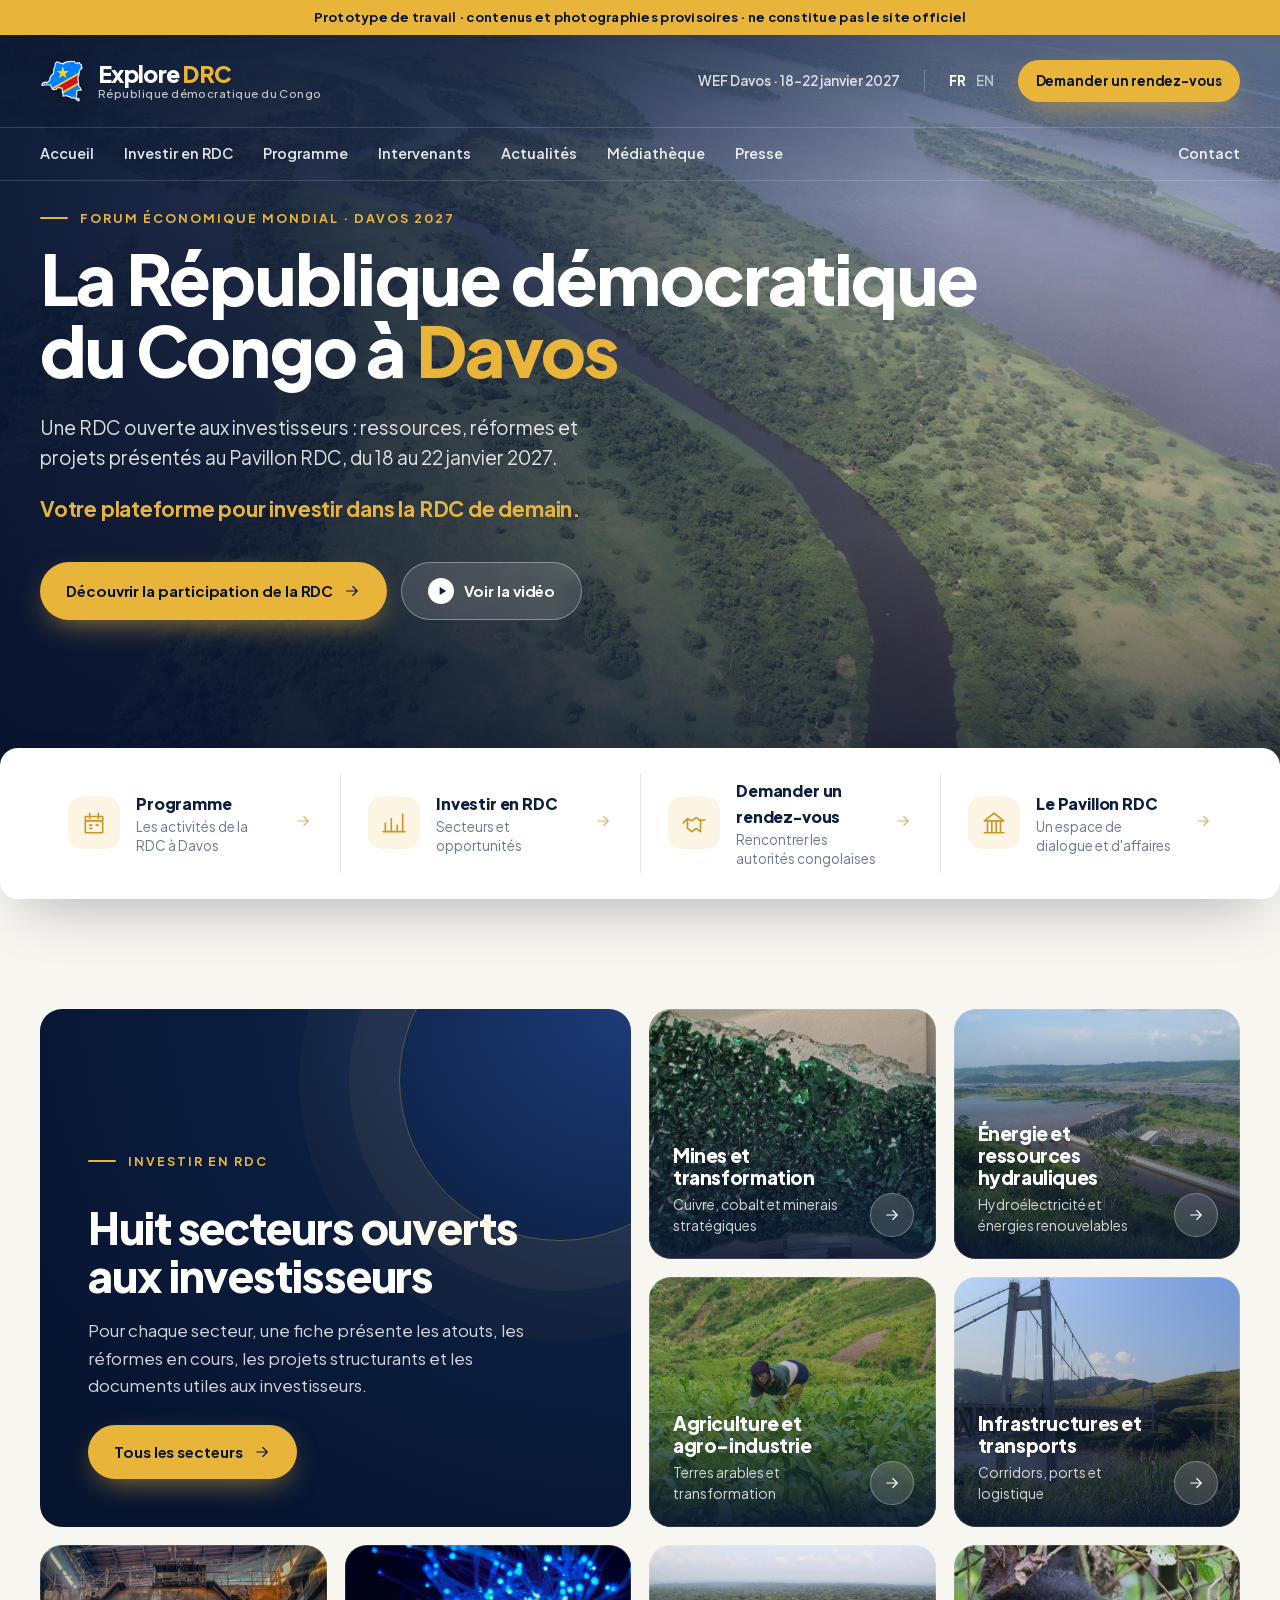
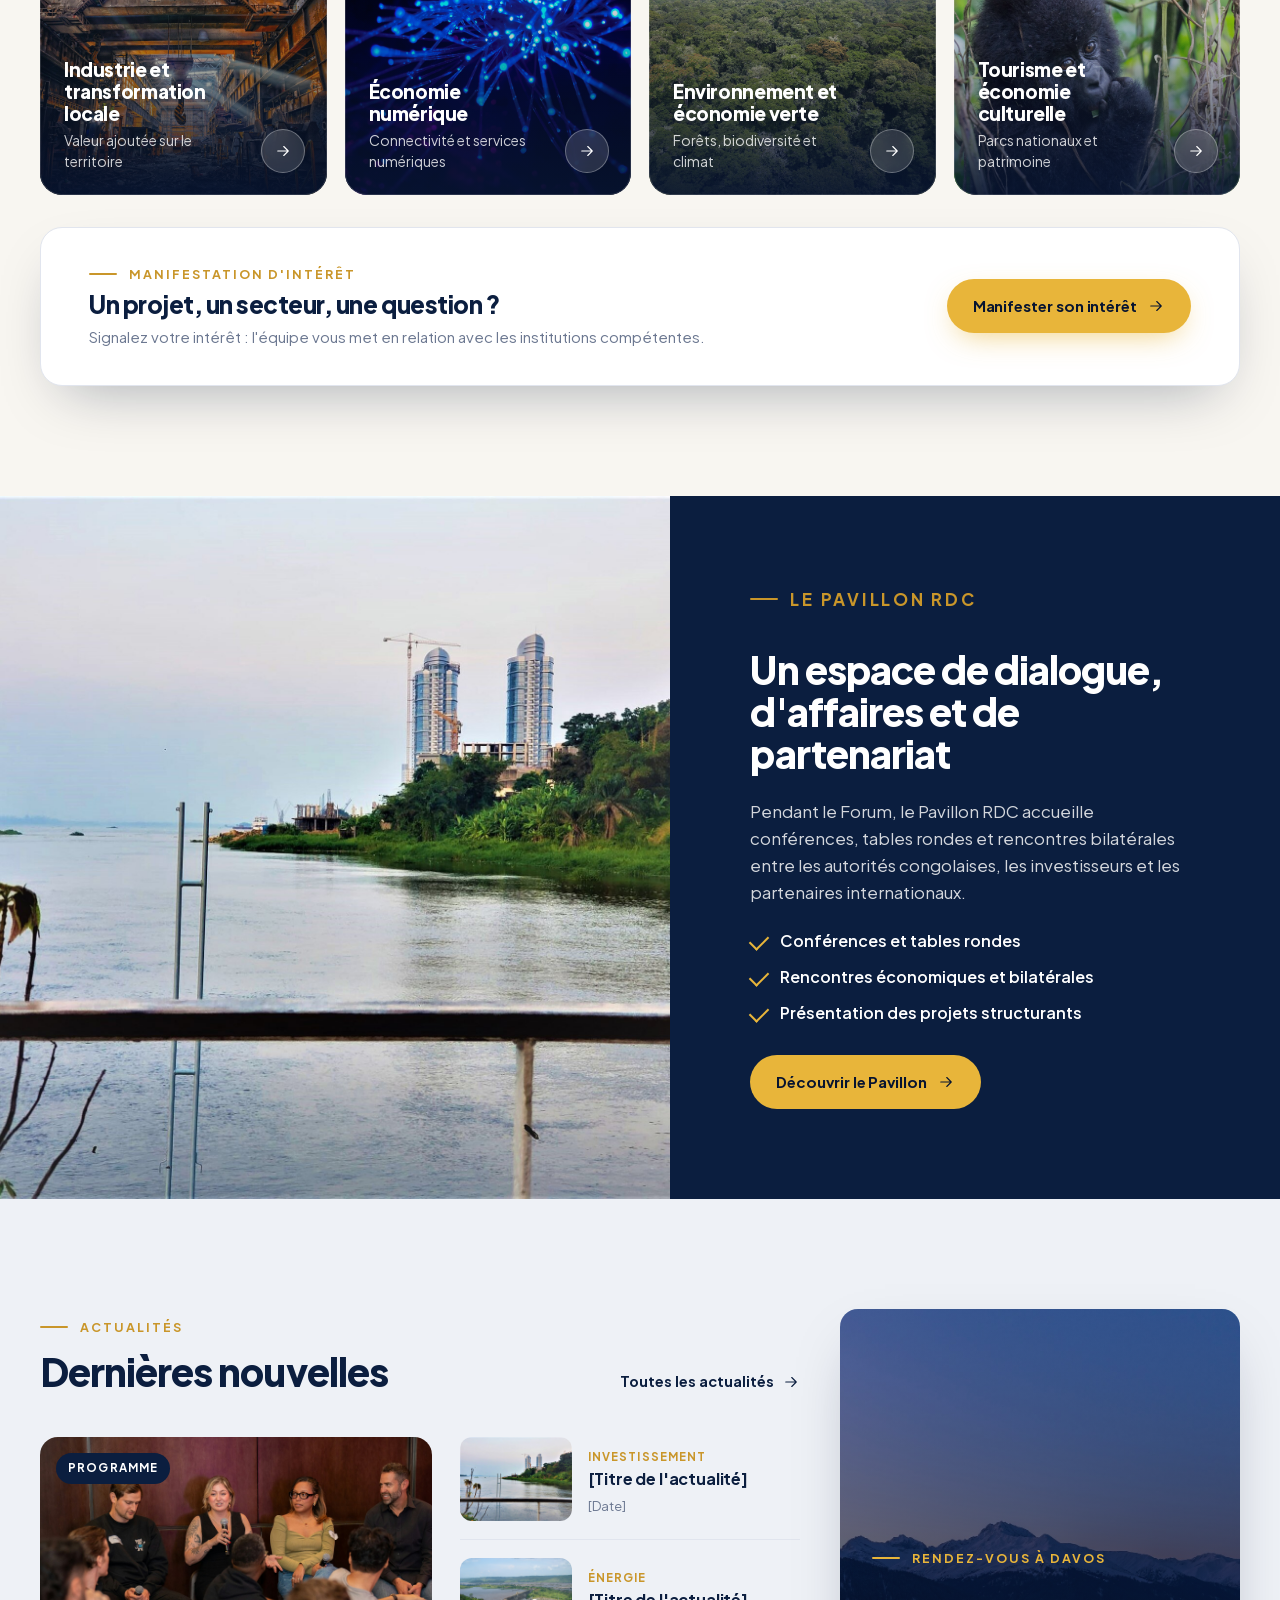
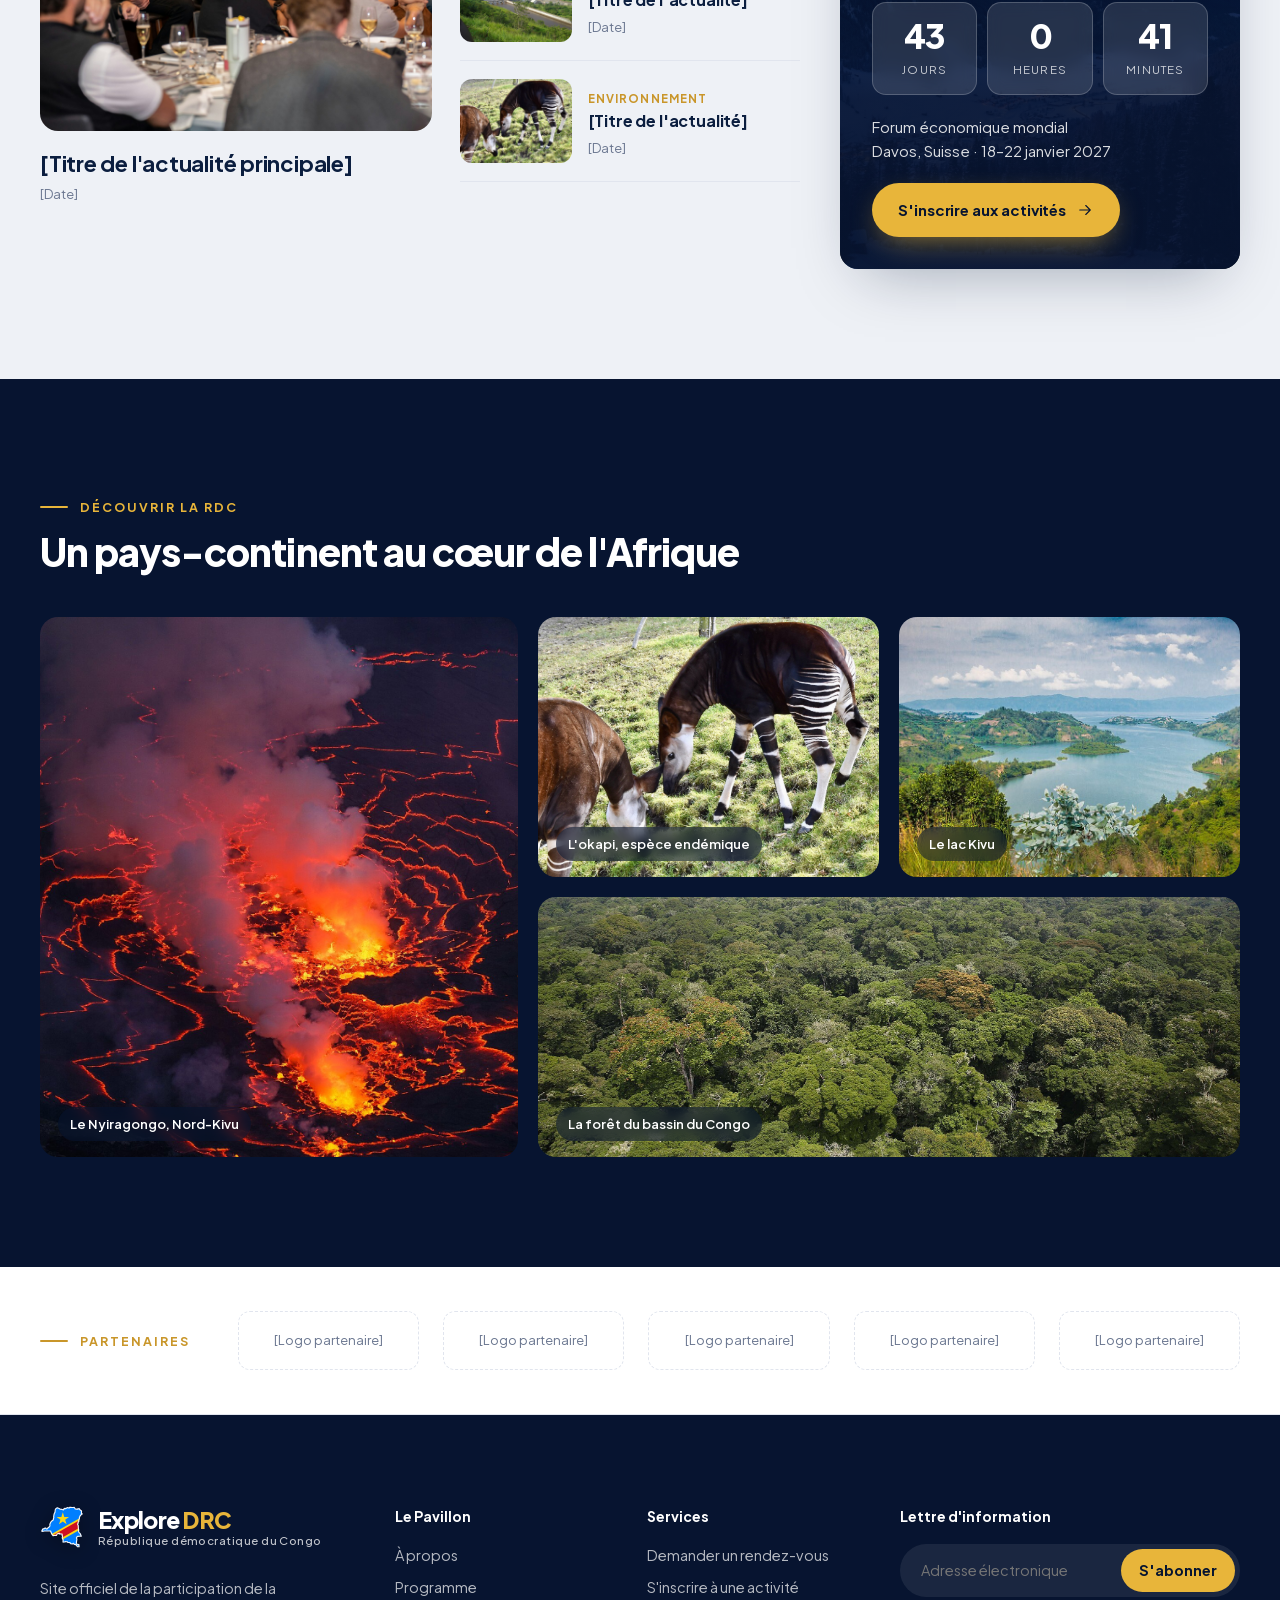
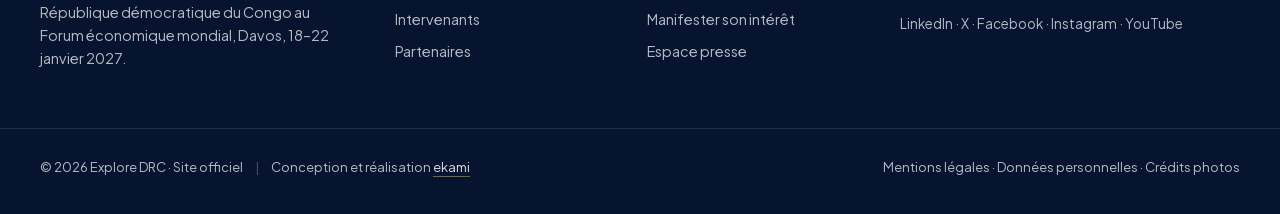
==== commit 78796c46: "Publication du prototype – 2026-11-21 20:18 (source 31b593c)" ====
--- a/index.html
+++ b/index.html
@@ -1 +1 @@
-<!DOCTYPE html><html lang="fr" class="_3ZS-rW_variable"><head><meta charSet="utf-8"/><meta name="viewport" content="width=device-width, initial-scale=1"/><link rel="preload" href="/_next/static/media/d8aeca813a9ab546-s.p.18rizl4rsrl42.woff2" as="font" crossorigin="" type="font/woff2"/><link rel="preload" href="/brand/rdc-drapeau.svg" as="image"/><link rel="preload" href="/photos/rdc/fleuve-aerien.jpg" as="image"/><link rel="preload" href="/photos/rdc/malachite-kolwezi.jpg" as="image"/><link rel="preload" href="/photos/rdc/inga.jpg" as="image"/><link rel="preload" href="/photos/rdc/agriculture.jpg" as="image"/><link rel="preload" href="/photos/rdc/pont-matadi.jpg" as="image"/><link rel="preload" href="/photos/industrie.jpg" as="image"/><link rel="preload" href="/photos/numerique.jpg" as="image"/><link rel="preload" href="/photos/rdc/foret.jpg" as="image"/><link rel="preload" href="/photos/rdc/gorille.jpg" as="image"/><link rel="stylesheet" href="/_next/static/chunks/0ldoq3sevp4xb.css" data-precedence="next"/><link rel="preload" as="script" fetchPriority="low" href="/_next/static/chunks/3obfewke3_gct.js"/><script src="/_next/static/chunks/2vwn96jjdnry0.js" async=""></script><script src="/_next/static/chunks/44g0duest-lyw.js" async=""></script><script src="/_next/static/chunks/3ehiuhcm2olua.js" async=""></script><script src="/_next/static/chunks/turbopack-2u1d16houkiyo.js" async=""></script><script src="/_next/static/chunks/2_fxnk36s8uq_.js" async=""></script><script src="/_next/static/chunks/2cb7apyo6-855.js" async=""></script><script src="/_next/static/chunks/1_22fsm_nb1dw.js" async=""></script><link rel="preload" href="/photos/rdc/kinshasa-fleuve.jpg" as="image"/><link rel="preload" href="/photos/actu2.jpg" as="image"/><link rel="preload" href="/photos/rdc/okapi.jpg" as="image"/><link rel="preload" href="/photos/davos.jpg" as="image"/><link rel="preload" href="/photos/rdc/nyiragongo.jpg" as="image"/><link rel="preload" href="/photos/rdc/kivu.jpg" as="image"/><title>Explore DRC – La RDC au Forum économique mondial 2027</title><meta name="description" content="Site officiel de la participation de la République démocratique du Congo au Forum économique mondial de Davos 2027."/><meta name="robots" content="noindex, nofollow"/><link rel="icon" href="/icon-4usi79.svg?icon.28gzko-syknrs.svg" sizes="any" type="image/svg+xml"/><meta name="next-size-adjust" content=""/><script src="/_next/static/chunks/0cz1d0mv5g_q7.js" noModule=""></script></head><body><div hidden=""><!--$--><!--/$--></div><header class="header"><div class="proto-ribbon">Prototype de travail · contenus et photographies provisoires · ne constitue pas le site officiel</div><div class="wrap header__top"><a class="logo" aria-label="Explore DRC, accueil" href="/"><img class="logo__map" src="/brand/rdc-drapeau.svg" alt="" width="44" height="44"/><span class="logo__text"><span class="logo__name">Explore <b>DRC</b></span><span class="logo__sub">République démocratique du Congo</span></span></a><div class="header__tools"><span class="header__event">WEF Davos · 18–22 janvier 2027</span><span class="lang"><b>FR</b><span>EN</span></span><a class="btn btn--gold btn--sm" href="#">Demander un rendez-vous</a></div></div><nav class="wrap nav" aria-label="Navigation principale"><a href="/">Accueil</a><a href="/investir/">Investir en RDC</a><a href="/programme/">Programme</a><a href="/intervenants/">Intervenants</a><a href="/actualites/">Actualités</a><a href="/mediatheque/">Médiathèque</a><a href="/presse/">Presse</a><a class="nav__contact" href="#">Contact</a></nav></header><main><section class="hero"><img class="hero__photo" src="/photos/rdc/fleuve-aerien.jpg" alt=""/><div class="hero__shade"></div><div class="wrap hero__inner"><p class="eyebrow eyebrow--gold">Forum économique mondial · Davos 2027</p><h1>La République démocratique<br/>du Congo à <span class="gold">Davos</span></h1><p class="hero__lead">Une RDC ouverte aux investisseurs : ressources, réformes et projets présentés au Pavillon RDC, du 18 au 22 janvier 2027.</p><p class="hero__slogan">Votre plateforme pour investir dans la RDC de demain.</p><div class="hero__actions"><a class="btn btn--gold" href="#">Découvrir la participation de la RDC <svg width="18" height="18" viewBox="0 0 24 24" fill="none" stroke="currentColor" stroke-width="1.5" stroke-linecap="round" stroke-linejoin="round" aria-hidden="true"><path d="M5 12h14m-6-6l6 6-6 6"></path></svg></a><a class="btn btn--glass" href="#"><span class="play"><svg width="14" height="14" viewBox="0 0 24 24" fill="none" stroke="currentColor" stroke-width="1.5" stroke-linecap="round" stroke-linejoin="round" aria-hidden="true"><path d="M8 5v14l11-7z"></path></svg></span>Voir la vidéo</a></div></div></section><section class="wrap access"><a class="access__item" href="/programme/"><span class="access__icon"><svg width="26" height="26" viewBox="0 0 24 24" fill="none" stroke="currentColor" stroke-width="1.5" stroke-linecap="round" stroke-linejoin="round" aria-hidden="true"><path d="M4 6h16v15H4zM4 10h16M8 3v5m8-5v5M8 14h2m4 0h2m-8 3h2"></path></svg></span><span><span class="access__title">Programme</span><span class="access__text">Les activités de la RDC à Davos</span></span><span class="access__arrow"><svg width="18" height="18" viewBox="0 0 24 24" fill="none" stroke="currentColor" stroke-width="1.5" stroke-linecap="round" stroke-linejoin="round" aria-hidden="true"><path d="M5 12h14m-6-6l6 6-6 6"></path></svg></span></a><a class="access__item" href="/investir/"><span class="access__icon"><svg width="26" height="26" viewBox="0 0 24 24" fill="none" stroke="currentColor" stroke-width="1.5" stroke-linecap="round" stroke-linejoin="round" aria-hidden="true"><path d="M4 20V12m5.5 8V8m5.5 12v-6m5 6V4M2 20h20"></path></svg></span><span><span class="access__title">Investir en RDC</span><span class="access__text">Secteurs et opportunités</span></span><span class="access__arrow"><svg width="18" height="18" viewBox="0 0 24 24" fill="none" stroke="currentColor" stroke-width="1.5" stroke-linecap="round" stroke-linejoin="round" aria-hidden="true"><path d="M5 12h14m-6-6l6 6-6 6"></path></svg></span></a><a class="access__item" href="#"><span class="access__icon"><svg width="26" height="26" viewBox="0 0 24 24" fill="none" stroke="currentColor" stroke-width="1.5" stroke-linecap="round" stroke-linejoin="round" aria-hidden="true"><path d="M2 12l4-4 4 2 4-3 4 3 4-1M6 8v9l4 3 4-3 4 3V9"></path></svg></span><span><span class="access__title">Demander un rendez-vous</span><span class="access__text">Rencontrer les autorités congolaises</span></span><span class="access__arrow"><svg width="18" height="18" viewBox="0 0 24 24" fill="none" stroke="currentColor" stroke-width="1.5" stroke-linecap="round" stroke-linejoin="round" aria-hidden="true"><path d="M5 12h14m-6-6l6 6-6 6"></path></svg></span></a><a class="access__item" href="#"><span class="access__icon"><svg width="26" height="26" viewBox="0 0 24 24" fill="none" stroke="currentColor" stroke-width="1.5" stroke-linecap="round" stroke-linejoin="round" aria-hidden="true"><path d="M3 21h18M4 10h16M12 3l9 7H3l9-7zM6 10v11m4-11v11m4-11v11m4-11v11"></path></svg></span><span><span class="access__title">Le Pavillon RDC</span><span class="access__text">Un espace de dialogue et d&#x27;affaires</span></span><span class="access__arrow"><svg width="18" height="18" viewBox="0 0 24 24" fill="none" stroke="currentColor" stroke-width="1.5" stroke-linecap="round" stroke-linejoin="round" aria-hidden="true"><path d="M5 12h14m-6-6l6 6-6 6"></path></svg></span></a></section><section class="section sectors-home"><div class="wrap"><div class="bento"><div class="bento__intro"><p class="eyebrow eyebrow--gold">Investir en RDC</p><h2>Huit secteurs ouverts aux investisseurs</h2><p class="bento__intro-text">Pour chaque secteur, une fiche présente les atouts, les réformes en cours, les projets structurants et les documents utiles aux investisseurs.</p><a class="btn btn--gold" href="/investir/">Tous les secteurs<!-- --> <svg width="18" height="18" viewBox="0 0 24 24" fill="none" stroke="currentColor" stroke-width="1.5" stroke-linecap="round" stroke-linejoin="round" aria-hidden="true"><path d="M5 12h14m-6-6l6 6-6 6"></path></svg></a></div><a class="bento__tile" href="/investir/"><img src="/photos/rdc/malachite-kolwezi.jpg" alt=""/><span class="bento__shade"></span><span class="bento__body"><span class="bento__name">Mines et transformation</span><span class="bento__desc">Cuivre, cobalt et minerais stratégiques</span></span><span class="bento__go" aria-hidden="true"><svg width="18" height="18" viewBox="0 0 24 24" fill="none" stroke="currentColor" stroke-width="1.5" stroke-linecap="round" stroke-linejoin="round" aria-hidden="true"><path d="M5 12h14m-6-6l6 6-6 6"></path></svg></span></a><a class="bento__tile" href="/investir/"><img src="/photos/rdc/inga.jpg" alt=""/><span class="bento__shade"></span><span class="bento__body"><span class="bento__name">Énergie et ressources hydrauliques</span><span class="bento__desc">Hydroélectricité et énergies renouvelables</span></span><span class="bento__go" aria-hidden="true"><svg width="18" height="18" viewBox="0 0 24 24" fill="none" stroke="currentColor" stroke-width="1.5" stroke-linecap="round" stroke-linejoin="round" aria-hidden="true"><path d="M5 12h14m-6-6l6 6-6 6"></path></svg></span></a><a class="bento__tile" href="/investir/"><img src="/photos/rdc/agriculture.jpg" alt=""/><span class="bento__shade"></span><span class="bento__body"><span class="bento__name">Agriculture et agro-industrie</span><span class="bento__desc">Terres arables et transformation</span></span><span class="bento__go" aria-hidden="true"><svg width="18" height="18" viewBox="0 0 24 24" fill="none" stroke="currentColor" stroke-width="1.5" stroke-linecap="round" stroke-linejoin="round" aria-hidden="true"><path d="M5 12h14m-6-6l6 6-6 6"></path></svg></span></a><a class="bento__tile" href="/investir/"><img src="/photos/rdc/pont-matadi.jpg" alt=""/><span class="bento__shade"></span><span class="bento__body"><span class="bento__name">Infrastructures et transports</span><span class="bento__desc">Corridors, ports et logistique</span></span><span class="bento__go" aria-hidden="true"><svg width="18" height="18" viewBox="0 0 24 24" fill="none" stroke="currentColor" stroke-width="1.5" stroke-linecap="round" stroke-linejoin="round" aria-hidden="true"><path d="M5 12h14m-6-6l6 6-6 6"></path></svg></span></a><a class="bento__tile" href="/investir/"><img src="/photos/industrie.jpg" alt=""/><span class="bento__shade"></span><span class="bento__body"><span class="bento__name">Industrie et transformation locale</span><span class="bento__desc">Valeur ajoutée sur le territoire</span></span><span class="bento__go" aria-hidden="true"><svg width="18" height="18" viewBox="0 0 24 24" fill="none" stroke="currentColor" stroke-width="1.5" stroke-linecap="round" stroke-linejoin="round" aria-hidden="true"><path d="M5 12h14m-6-6l6 6-6 6"></path></svg></span></a><a class="bento__tile" href="/investir/"><img src="/photos/numerique.jpg" alt=""/><span class="bento__shade"></span><span class="bento__body"><span class="bento__name">Économie numérique</span><span class="bento__desc">Connectivité et services numériques</span></span><span class="bento__go" aria-hidden="true"><svg width="18" height="18" viewBox="0 0 24 24" fill="none" stroke="currentColor" stroke-width="1.5" stroke-linecap="round" stroke-linejoin="round" aria-hidden="true"><path d="M5 12h14m-6-6l6 6-6 6"></path></svg></span></a><a class="bento__tile" href="/investir/"><img src="/photos/rdc/foret.jpg" alt=""/><span class="bento__shade"></span><span class="bento__body"><span class="bento__name">Environnement et économie verte</span><span class="bento__desc">Forêts, biodiversité et climat</span></span><span class="bento__go" aria-hidden="true"><svg width="18" height="18" viewBox="0 0 24 24" fill="none" stroke="currentColor" stroke-width="1.5" stroke-linecap="round" stroke-linejoin="round" aria-hidden="true"><path d="M5 12h14m-6-6l6 6-6 6"></path></svg></span></a><a class="bento__tile" href="/investir/"><img src="/photos/rdc/gorille.jpg" alt=""/><span class="bento__shade"></span><span class="bento__body"><span class="bento__name">Tourisme et économie culturelle</span><span class="bento__desc">Parcs nationaux et patrimoine</span></span><span class="bento__go" aria-hidden="true"><svg width="18" height="18" viewBox="0 0 24 24" fill="none" stroke="currentColor" stroke-width="1.5" stroke-linecap="round" stroke-linejoin="round" aria-hidden="true"><path d="M5 12h14m-6-6l6 6-6 6"></path></svg></span></a><a class="bento__cta" href="#"><span><span class="eyebrow eyebrow--gold">Manifestation d&#x27;intérêt</span><span class="bento__cta-title">Un projet, un secteur, une question ?</span><span class="bento__cta-text">Signalez votre intérêt : l&#x27;équipe vous met en relation avec les institutions compétentes.</span></span><span class="btn btn--gold">Manifester son intérêt <svg width="18" height="18" viewBox="0 0 24 24" fill="none" stroke="currentColor" stroke-width="1.5" stroke-linecap="round" stroke-linejoin="round" aria-hidden="true"><path d="M5 12h14m-6-6l6 6-6 6"></path></svg></span></a></div></div></section><section class="split"><div class="split__photo"><img src="/photos/rdc/kinshasa-fleuve.jpg" alt="Kinshasa au bord du fleuve Congo"/></div><div class="split__text"><p class="eyebrow">Le Pavillon RDC</p><h2>Un espace de dialogue, d&#x27;affaires et de partenariat</h2><p>Pendant le Forum, le Pavillon RDC accueille conférences, tables rondes et rencontres bilatérales entre les autorités congolaises, les investisseurs et les partenaires internationaux.</p><ul class="checks"><li>Conférences et tables rondes</li><li>Rencontres économiques et bilatérales</li><li>Présentation des projets structurants</li></ul><a class="btn btn--navy" href="#">Découvrir le Pavillon <svg width="18" height="18" viewBox="0 0 24 24" fill="none" stroke="currentColor" stroke-width="1.5" stroke-linecap="round" stroke-linejoin="round" aria-hidden="true"><path d="M5 12h14m-6-6l6 6-6 6"></path></svg></a></div></section><section class="section section--tint"><div class="wrap newsgrid"><div><div class="head"><div><p class="eyebrow">Actualités</p><h2>Dernières nouvelles</h2></div><a class="more" href="#">Toutes les actualités <svg width="18" height="18" viewBox="0 0 24 24" fill="none" stroke="currentColor" stroke-width="1.5" stroke-linecap="round" stroke-linejoin="round" aria-hidden="true"><path d="M5 12h14m-6-6l6 6-6 6"></path></svg></a></div><div class="news"><article class="news__lead"><div class="news__img"><img src="/photos/actu2.jpg" alt=""/><span class="tag">Programme</span></div><h3>[Titre de l&#x27;actualité principale]</h3><p class="date">[Date]</p></article><div class="news__list"><article class="news__item"><img src="/photos/rdc/kinshasa-fleuve.jpg" alt=""/><div><span class="news__cat">Investissement</span><h3>[Titre de l&#x27;actualité]</h3><p class="date">[Date]</p></div></article><article class="news__item"><img src="/photos/rdc/inga.jpg" alt=""/><div><span class="news__cat">Énergie</span><h3>[Titre de l&#x27;actualité]</h3><p class="date">[Date]</p></div></article><article class="news__item"><img src="/photos/rdc/okapi.jpg" alt=""/><div><span class="news__cat">Environnement</span><h3>[Titre de l&#x27;actualité]</h3><p class="date">[Date]</p></div></article></div></div></div><aside class="davos"><img src="/photos/davos.jpg" alt=""/><div class="davos__shade"></div><div class="davos__body"><p class="eyebrow eyebrow--gold">Rendez-vous à Davos</p><div class="count"><div><b>–</b><span>Jours</span></div><div><b>–</b><span>Heures</span></div><div><b>–</b><span>Minutes</span></div></div><p class="davos__info">Forum économique mondial<br/>Davos, Suisse · 18–22 janvier 2027</p><a class="btn btn--gold" href="/programme/">S&#x27;inscrire aux activités <svg width="18" height="18" viewBox="0 0 24 24" fill="none" stroke="currentColor" stroke-width="1.5" stroke-linecap="round" stroke-linejoin="round" aria-hidden="true"><path d="M5 12h14m-6-6l6 6-6 6"></path></svg></a></div></aside></div></section><section class="discover"><div class="wrap"><div class="head head--light"><div><p class="eyebrow eyebrow--gold">Découvrir la RDC</p><h2>Un pays-continent au cœur de l&#x27;Afrique</h2></div></div><div class="mosaic"><figure class="mosaic__item mosaic__item--0"><img src="/photos/rdc/nyiragongo.jpg" alt="Le Nyiragongo, Nord-Kivu"/><figcaption>Le Nyiragongo, Nord-Kivu</figcaption></figure><figure class="mosaic__item mosaic__item--1"><img src="/photos/rdc/okapi.jpg" alt="L&#x27;okapi, espèce endémique"/><figcaption>L&#x27;okapi, espèce endémique</figcaption></figure><figure class="mosaic__item mosaic__item--2"><img src="/photos/rdc/kivu.jpg" alt="Le lac Kivu"/><figcaption>Le lac Kivu</figcaption></figure><figure class="mosaic__item mosaic__item--3"><img src="/photos/rdc/foret.jpg" alt="La forêt du bassin du Congo"/><figcaption>La forêt du bassin du Congo</figcaption></figure></div></div></section><section class="partners"><div class="wrap partners__row"><p class="eyebrow">Partenaires</p><div class="partners__logos"><span>[Logo partenaire]</span><span>[Logo partenaire]</span><span>[Logo partenaire]</span><span>[Logo partenaire]</span><span>[Logo partenaire]</span></div></div></section><!--$--><!--/$--></main><footer class="footer"><div class="wrap footer__grid"><div><a class="logo" aria-label="Explore DRC, accueil" href="/"><img class="logo__map" src="/brand/rdc-drapeau.svg" alt="" width="44" height="44"/><span class="logo__text"><span class="logo__name">Explore <b>DRC</b></span><span class="logo__sub">République démocratique du Congo</span></span></a><p class="footer__note">Site officiel de la participation de la République démocratique du Congo au Forum économique mondial, Davos, 18–22 janvier 2027.</p></div><div><h4>Le Pavillon</h4><a href="#">À propos</a><a href="/programme">Programme</a><a href="/intervenants">Intervenants</a><a href="#">Partenaires</a></div><div><h4>Services</h4><a href="#">Demander un rendez-vous</a><a href="#">S&#x27;inscrire à une activité</a><a href="#">Manifester son intérêt</a><a href="/presse">Espace presse</a></div><div><h4>Lettre d&#x27;information</h4><form class="newsletter"><input type="email" placeholder="Adresse électronique" aria-label="Adresse électronique"/><button type="button">S&#x27;abonner</button></form><p class="footer__social">LinkedIn · X · Facebook · Instagram · YouTube</p></div></div><div class="wrap footer__legal"><span>© 2026 Explore DRC · Site officiel<span class="footer__sep" aria-hidden="true">|</span>Conception et réalisation<!-- --> <a href="https://www.ekami.ch" class="footer__credit" target="_blank" rel="noopener">EKAMI</a></span><span>Mentions légales · Données personnelles · <a href="/credits/">Crédits photos</a></span></div></footer><script id="_R_">(globalThis["TURBOPACK"] || (globalThis["TURBOPACK"] = [])).push({"otherChunks":["static/chunks/3obfewke3_gct.js","static/chunks/2vwn96jjdnry0.js","static/chunks/44g0duest-lyw.js","static/chunks/3ehiuhcm2olua.js"],"runtimeModuleIds":[94553]});</script><script src="/_next/static/chunks/3obfewke3_gct.js" async=""></script><script>(self.__next_f=self.__next_f||[]).push([0])</script><script>self.__next_f.push([1,"1:\"$Sreact.fragment\"\n2:\"/_next/static/chunks/2_fxnk36s8uq_.js\"\n3:I[39756,[\"$2\"],\"default\"]\n4:I[37457,[\"$2\"],\"default\"]\n7:\"/_next/static/chunks/2cb7apyo6-855.js\"\n8:\"/_next/static/chunks/1_22fsm_nb1dw.js\"\n9:I[22016,[\"$7\",\"$8\"],\"\"]\n12:\"ViewportBoundary\"\n13:I[97367,[\"$2\"],\"$12\"]\n15:\"MetadataBoundary\"\n16:I[97367,[\"$2\"],\"$15\"]\n17:\"$Sreact.suspense\"\n19:I[68027,[],\"default\",1]\n:HL[\"/_next/static/chunks/0ldoq3sevp4xb.css\",\"style\"]\n:HL[\"/_next/static/media/d8aeca813a9ab546-s.p.18rizl4rsrl42.woff2\",\"font\",{\"crossOrigin\":\"\",\"type\":\"font/woff2\"}]\n:HL[\"/brand/rdc-drapeau.svg\",\"image\"]\n5:X\n10:[[\"children\",{\"s\":\"__PAGE__\",\"h\":512,\"d\":{\"r\":\"$L11\",\"p\":false,\"v\":null}}]]\n6:[[\"children\",{\"s\":\"(frontend)\",\"h\":528,\"d\":{\"r\":[\"$\",\"$1\",\"c\",{\"children\":[[[\"$\",\"link\",\"0\",{\"rel\":\"stylesheet\",\"href\":\"/_next/static/chunks/0ldoq3sevp4xb.css\",\"precedence\":\"next\",\"crossOrigin\":\"$undefined\",\"nonce\":\"$undefined\"}],[\"$\",\"script\",\"script-0\",{\"src\":\"/_next/static/chunks/2cb7apyo6-855.js\",\"async\":true,\"nonce\":\"$undefined\"}]],[\"$\",\"html\",null,{\"lang\":\"fr\",\"className\":\"_3ZS-rW_variable\",\"children\":[\"$\",\"body\",null,{\"children\":[[\"$\",\"header\",null,{\"className\":\"header\",\"children\":[[\"$\",\"div\",null,{\"className\":\"proto-ribbon\",\"children\":\"Prototype de travail · contenus et photographies provisoires · ne constitue pas le site officiel\"}],[\"$\",\"div\",null,{\"className\":\"wrap header__top\",\"children\":[[\"$\",\"$L9\",null,{\"href\":\"/\",\"className\":\"logo\",\"aria-label\":\"Explore DRC, accueil\",\"children\":[[\"$\",\"img\",null,{\"className\":\"logo__map\",\"src\":\"/brand/rdc-drapeau.svg\",\"alt\":\"\",\"width\":44,\"height\":44}],[\"$\",\"span\",null,{\"className\":\"logo__text\",\"children\":[[\"$\",\"span\",null,{\"className\":\"logo__name\",\"children\":[\"Explore \",[\"$\",\"b\",null,{\"children\":\"DRC\"}]]}],[\"$\",\"span\",null,{\"className\":\"logo__sub\",\"children\":\"République démocratique du Congo\"}]]}]]}],[\"$\",\"div\",null,{\"className\":\"header__tools\",\"children\":[[\"$\",\"span\",null,{\"className\":\"header__event\",\"children\":\"WEF Davos · 18–22 janvier 2027\"}],[\"$\",\"span\",null,{\"className\":\"lang\",\"children\":[[\"$\",\"b\",null,{\"children\":\"FR\"}],[\"$\",\"span\",null,{\"children\":\"EN\"}]]}],[\"$\",\"$L9\",null,{\"href\":\"#\",\"className\":\"btn btn--gold btn--sm\",\"children\":\"Demander un rendez-vous\"}]]}]]}],[\"$\",\"nav\",null,{\"className\":\"wrap nav\",\"aria-label\":\"Navigation principale\",\"children\":[[[\"$\",\"$L9\",\"Accueil\",{\"href\":\"/\",\"children\":\"Accueil\"}],[\"$\",\"$L9\",\"Investir en RDC\",{\"href\":\"/investir\",\"children\":\"Investir en RDC\"}],[\"$\",\"$L9\",\"Programme\",{\"href\":\"/programme\",\"children\":\"Programme\"}],[\"$\",\"$L9\",\"Intervenants\",{\"href\":\"/intervenants\",\"children\":\"Intervenants\"}],[\"$\",\"$L9\",\"Actualités\",{\"href\":\"/actualites\",\"children\":\"Actualités\"}],[\"$\",\"$L9\",\"Médiathèque\",{\"href\":\"/mediatheque\",\"children\":\"Médiathèque\"}],[\"$\",\"$L9\",\"Presse\",{\"href\":\"/presse\",\"children\":\"Presse\"}]],[\"$\",\"$L9\",null,{\"href\":\"#\",\"className\":\"nav__contact\",\"children\":\"Contact\"}]]}]]}],[\"$\",\"main\",null,{\"children\":[\"$\",\"$L3\",null,{\"parallelRouterKey\":\"children\",\"error\":\"$undefined\",\"errorStyles\":\"$undefined\",\"errorScripts\":\"$undefined\",\"template\":[\"$\",\"$L4\",null,{}],\"templateStyles\":\"$undefined\",\"templateScripts\":\"$undefined\",\"notFound\":[[[\"$\",\"title\",null,{\"children\":\"404: This page could not be found.\"}],[\"$\",\"div\",null,{\"style\":\"$0:t:t:d:r:props:children:1:props:notFound:0:1:props:style\",\"children\":[\"$\",\"div\",null,{\"children\":[[\"$\",\"style\",null,{\"dangerouslySetInnerHTML\":{\"__html\":\"body{color:#000;background:#fff;margin:0}.next-error-h1{border-right:1px solid rgba(0,0,0,.3)}@media (prefers-color-scheme:dark){body{color:#fff;background:#000}.next-error-h1{border-right:1px solid rgba(255,255,255,.3)}}\"}}],[\"$\",\"h1\",null,{\"className\":\"next-error-h1\",\"style\":\"$0:t:t:d:r:props:children:1:props:notFound:0:1:props:children:props:children:1:props:style\",\"children\":404}],[\"$\",\"div\",null,{\"style\":\"$0:t:t:d:r:props:children:1:props:notFound:0:1:props:children:props:children:2:props:style\",\"children\":[\"$\",\"h2\",null,{\"style\":\"$0:t:t:d:r:props:children:1:props:notFound:0:1:props:children:props:children:2:props:children:props:style\",\"children\":\"This page could not be found.\"}]}]]}]}]],[]],\"forbidden\":\"$undefined\",\"unauthorized\":\"$undefined\"}]}],[\"$\",\"footer\",null,{\"className\":\"footer\",\"children\":[[\"$\",\"div\",null,{\"className\":\"wrap footer__grid\",\"children\":[[\"$\",\"div\",null,{\"children\":[[\"$\",\"$L9\",null,{\"href\":\"/\",\"className\":\"logo\",\"aria-label\":\"Explore DRC, accueil\",\"children\":[[\"$\",\"img\",null,{\"className\":\"logo__map\",\"src\":\"/brand/rdc-drapeau.svg\",\"alt\":\"\",\"width\":44,\"height\":44}],\"$La\"]}],\"$Lb\"]}],\"$Lc\",\"$Ld\",\"$Le\"]}],\"$Lf\"]}]]}]}]]}],\"p\":false,\"v\":null},\"c\":\"$Q10\"}]]\n0:{\"P\":null,\"c\":[\"\",\"\"],\"q\":\"\",\"i\":false,\"t\":{\"t\":{\"s\":\"\",\"h\":528,\"d\":{\"r\":[\"$\",\"$1\",\"c\",{\"children\":[null,[\"$\",\"$L3\",null,{\"parallelRouterKey\":\"children\",\"error\":\"$undefined\",\"errorStyles\":\"$undefined\",\"errorScripts\":\"$undefined\",\"template\":[\"$\",\"$L4\",null,{}],\"templateStyles\":\"$undefined\",\"templateScripts\":\"$undefined\",\"notFound\":[[[\"$\",\"title\",null,{\"children\":\"404: This page could not be found.\"}],[\"$\",\"div\",null,{\"style\":{\"fontFamily\":\"system-ui,\\\"Segoe UI\\\",Roboto,Helvetica,Arial,sans-serif,\\\"Apple Color Emoji\\\",\\\"Segoe UI Emoji\\\"\",\"height\":\"100vh\",\"textAlign\":\"center\",\"display\":\"flex\",\"flexDirection\":\"column\",\"alignItems\":\"center\",\"justifyContent\":\"center\"},\"children\":[\"$\",\"div\",null,{\"children\":[[\"$\",\"style\",null,{\"dangerouslySetInnerHTML\":{\"__html\":\"body{color:#000;background:#fff;margin:0}.next-error-h1{border-right:1px solid rgba(0,0,0,.3)}@media (prefers-color-scheme:dark){body{color:#fff;background:#000}.next-error-h1{border-right:1px solid rgba(255,255,255,.3)}}\"}}],[\"$\",\"h1\",null,{\"className\":\"next-error-h1\",\"style\":{\"display\":\"inline-block\",\"margin\":\"0 20px 0 0\",\"padding\":\"0 23px 0 0\",\"fontSize\":24,\"fontWeight\":500,\"verticalAlign\":\"top\",\"lineHeight\":\"49px\"},\"children\":404}],[\"$\",\"div\",null,{\"style\":{\"display\":\"inline-block\"},\"children\":[\"$\",\"h2\",null,{\"style\":{\"fontSize\":14,\"fontWeight\":400,\"lineHeight\":\"49px\",\"margin\":0},\"children\":\"This page could not be found.\"}]}]]}]}]],[]],\"forbidden\":\"$undefined\",\"unauthorized\":\"$undefined\"}]]}],\"p\":false,\"v\":\"$5\"},\"c\":\"$Q6\"},\"h\":{\"r\":[\"$\",\"$1\",\"h\",{\"children\":[null,[\"$\",\"$L13\",null,{\"children\":\"$L14\"}],[\"$\",\"$L16\",null,{\"children\":[[\"$\",\"div\",null,{\"hidden\":true,\"children\":[\"$\",\"$17\",null,{\"name\":\"Next.Metadata\",\"children\":\"$L18\"}]}],null]}],[\"$\",\"meta\",null,{\"name\":\"next-size-adjust\",\"content\":\"\"}]]}],\"p\":false,\"v\":null}},\"m\":\"$undefined\",\"G\":[\"$19\",[]],\"S\":true,\"r\":\"$undefined\",\"s\":\"$undefined\",\"a\":\"$undefined\",\"l\":\"$undefined\",\"p\":\"$undefined\",\"d\":\"$undefined\",\"b\":\"Zb4kpntmcI6vi1SIaGQtH\"}\n:HL[\"/photos/rdc/fleuve-aerien.jpg\",\"image\"]\n5:C\na:[\"$\",\"span\",null,{\"className\":\"logo__text\",\"children\":[[\"$\",\"span\",null,{\"className\":\"logo__name\",\"children\":[\"Explore \",[\"$\",\"b\",null,{\"children\":\"DRC\"}]]}],[\"$\",\"span\",null,{\"className\":\"logo__sub\",\"children\":\"République démocratique du Congo\"}]]}]\nb:[\"$\",\"p\",null,{\"className\":\"footer__note\",\"children\":\"Site officiel de la participation de la République démocratique du Congo au Forum économique mondial, Davos, 18–22 janvier 2027.\"}]\nc:[\"$\",\"div\",null,{\"children\":[[\"$\",\"h4\",null,{\"children\":\"Le Pavillon\"}],[\"$\",\"a\",null,{\"href\":\"#\",\"children\":\"À propos\"}],[\"$\",\"a\",null,{\"href\":\"/programme\",\"children\":\"Programme\"}],[\"$\",\"a\",null,{\"href\":\"/intervenants\",\"children\":\"Intervenants\"}],[\"$\",\"a\",null,{\"href\":\"#\",\"children\":\"Partenaires\"}]]}]\nd:[\"$\",\"div\",null,{\"children\":[[\"$\",\"h4\",null,{\"children\":\"Services\"}],[\"$\",\"a\",null,{\"href\":\"#\",\"children\":\"Demander un rendez-vous\"}],[\"$\",\"a\",null,{\"href\":\"#\",\"children\":\"S'inscrire à une activité\"}],[\"$\",\"a\",null,{\"href\":\"#\",\"children\":\"Manifester son intérêt\"}],[\"$\",\"a\",null,{\"href\":\"/presse\",\"children\":\"Espace presse\"}]]}]\ne:[\"$\",\"div\",null,{\"children\":[[\"$\",\"h4\",null,{\"children\":\"Lettre d'information\"}],[\"$\",\"form\",null,{\"className\":\"newsletter\",\"children\":[[\"$\",\"input\",null,{\"type\":\"email\",\"placeholder\":\"Adresse électronique\",\"aria-label\":\"Adresse électronique\"}],[\"$\",\"button\",null,{\"type\":\"button\",\"children\":\"S'abonner\"}]]}],[\"$\",\"p\",null,{\"className\":\"footer__social\",\"children\":\"LinkedIn · X · Facebook · Instagram · YouTube\"}]]}]\nf:[\"$\",\"div\",null,{\"className\":\"wrap footer__legal\",\"children\":[[\"$\",\"span\",null,{\"children\":[\"© 2026 Explore DRC · Site officiel\",[\"$\",\"span\",null,{\"className\":\"footer__sep\",\"aria-hidden\":true,\"children\":\"|\"}],\"Conception et réalisation\",\" \",[\"$\",\"a\",null,{\"href\":\"https://www.ekami.ch\",\"className\":\"footer__credit\",\"target\":\"_blank\",\"rel\":\"noopener\",\"children\":\"EKAMI\"}]]}],[\"$\",\"span\",null,{\"children\":[\"Mentions légales · Données personnelles · \",[\"$\",\"$L9\",null,{\"href\":\"/credits\",\"children\":\"Crédits photos\"}]]}]]}]\n11:[\"$\",\"$1\",\"c\",{\"children\":[[[\"$\",\"section\",null,{\"className\":\"hero\",\"children\":[[\"$\",\"img\",null,{\"className\":\"hero__photo\",\"src\":\"/photos/rdc/fleuve-aerien.jpg\",\"alt\":\"\"}],[\"$\",\"div\",null,{\"className\":\"hero__shade\"}],[\"$\",\"div\",null,{\"className\":\"wrap hero__inner\",\"children\":[[\"$\",\"p\",null,{\"className\":\"eyebrow eyebrow--gold\",\"children\":\"Forum économique mondial · Davos 2027\"}],[\"$\",\"h1\",null,{\"children\":[\"La République démocratique\",[\"$\",\"br\",null,{}],\"du Congo à \",[\"$\",\"span\",null,{\"className\":\"gold\",\"children\":\"Davos\"}]]}],[\"$\",\"p\",null,{\"className\":\"hero__lead\",\"children\":\"Une RDC ouverte aux investisseurs : ressources, réformes et projets présentés au Pavillon RDC, du 18 au 22 janvier 2027.\"}],[\"$\",\"p\",null,{\"className\":\"hero__slogan\",\"children\":\"Votre plateforme pour investir dans la RDC de demain.\"}],[\"$\",\"div\",null,{\"className\":\"hero__actions\",\"children\":[[\"$\",\"$L9\",null,{\"href\":\"#\",\"className\":\"btn btn--gold\",\"children\":[\"Découvrir la participation de la RDC \",[\"$\",\"svg\",null,{\"width\":18,\"height\":18,\"viewBox\":\"0 0 24 24\",\"fill\":\"none\",\"stroke\":\"currentColor\",\"strokeWidth\":\"1.5\",\"strokeLinecap\":\"round\",\"strokeLinejoin\":\"round\",\"aria-hidden\":true,\"children\":[\"$\",\"path\",null,{\"d\":\"M5 12h14m-6-6l6 6-6 6\"}]}]]}],[\"$\",\"$L9\",null,{\"href\":\"#\",\"className\":\"btn btn--glass\",\"children\":[[\"$\",\"span\",null,{\"className\":\"play\",\"children\":[\"$\",\"svg\",null,{\"width\":14,\"height\":14,\"viewBox\":\"0 0 24 24\",\"fill\":\"none\",\"stroke\":\"currentColor\",\"strokeWidth\":\"1.5\",\"strokeLinecap\":\"round\",\"strokeLinejoin\":\"round\",\"aria-hidden\":true,\"children\":[\"$\",\"path\",null,{\"d\":\"M8 5v14l11-7z\"}]}]}],\"Voir la vidéo\"]}]]}]]}]]}],[\"$\",\"section\",null,{\"className\":\"wrap access\",\"children\":[[\"$\",\"$L9\",\"Programme\",{\"href\":\"/programme\",\"className\":\"access__item\",\"children\":[[\"$\",\"span\",null,{\"className\":\"access__icon\",\"children\":[\"$\",\"svg\",null,{\"width\":26,\"height\":26,\"viewBox\":\"0 0 24 24\",\"fill\":\"none\",\"stroke\":\"currentColor\",\"strokeWidth\":\"1.5\",\"strokeLinecap\":\"round\",\"strokeLinejoin\":\"round\",\"aria-hidden\":true,\"children\":[\"$\",\"path\",null,{\"d\":\"M4 6h16v15H4zM4 10h16M8 3v5m8-5v5M8 14h2m4 0h2m-8 3h2\"}]}]}],[\"$\",\"span\",null,{\"children\":[[\"$\",\"span\",null,{\"className\":\"access__title\",\"children\":\"Programme\"}],[\"$\",\"span\",null,{\"className\":\"access__text\",\"children\":\"Les activités de la RDC à Davos\"}]]}],[\"$\",\"span\",null,{\"className\":\"access__arrow\",\"children\":[\"$\",\"svg\",null,{\"width\":18,\"height\":18,\"viewBox\":\"0 0 24 24\",\"fill\":\"none\",\"stroke\":\"currentColor\",\"strokeWidth\":\"1.5\",\"strokeLinecap\":\"round\",\"strokeLinejoin\":\"round\",\"aria-hidden\":true,\"children\":\"$11:props:children:0:0:props:children:2:props:children:4:props:children:0:props:children:1:props:children\"}]}]]}],[\"$\",\"$L9\",\"Investir en RDC\",{\"href\":\"/investir\",\"className\":\"access__item\",\"children\":[[\"$\",\"span\",null,{\"className\":\"access__icon\",\"children\":[\"$\",\"svg\",null,{\"width\":26,\"height\":26,\"viewBox\":\"0 0 24 24\",\"fill\":\"none\",\"stroke\":\"currentColor\",\"strokeWidth\":\"1.5\",\"strokeLinecap\":\"round\",\"strokeLinejoin\":\"round\",\"aria-hidden\":true,\"children\":[\"$\",\"path\",null,{\"d\":\"M4 20V12m5.5 8V8m5.5 12v-6m5 6V4M2 20h20\"}]}]}],[\"$\",\"span\",null,{\"children\":[[\"$\",\"span\",null,{\"className\":\"access__title\",\"children\":\"Investir en RDC\"}],[\"$\",\"span\",null,{\"className\":\"access__text\",\"children\":\"Secteurs et opportunités\"}]]}],[\"$\",\"span\",null,{\"className\":\"access__arrow\",\"children\":[\"$\",\"svg\",null,{\"width\":18,\"height\":18,\"viewBox\":\"0 0 24 24\",\"fill\":\"none\",\"stroke\":\"currentColor\",\"strokeWidth\":\"1.5\",\"strokeLinecap\":\"round\",\"strokeLinejoin\":\"round\",\"aria-hidden\":true,\"children\":\"$11:props:children:0:0:props:children:2:props:children:4:props:children:0:props:children:1:props:children\"}]}]]}],[\"$\",\"$L9\",\"Demander un rendez-vous\",{\"href\":\"#\",\"className\":\"access__item\",\"children\":[[\"$\",\"span\",null,{\"className\":\"access__icon\",\"children\":[\"$\",\"svg\",null,{\"width\":26,\"height\":26,\"viewBox\":\"0 0 24 24\",\"fill\":\"none\",\"stroke\":\"currentColor\",\"strokeWidth\":\"1.5\",\"strokeLinecap\":\"round\",\"strokeLinejoin\":\"round\",\"aria-hidden\":true,\"children\":[\"$\",\"path\",null,{\"d\":\"M2 12l4-4 4 2 4-3 4 3 4-1M6 8v9l4 3 4-3 4 3V9\"}]}]}],[\"$\",\"span\",null,{\"children\":[[\"$\",\"span\",null,{\"className\":\"access__title\",\"children\":\"Demander un rendez-vous\"}],[\"$\",\"span\",null,{\"className\":\"access__text\",\"children\":\"Rencontrer les autorités congolaises\"}]]}],[\"$\",\"span\",null,{\"className\":\"access__arrow\",\"children\":[\"$\",\"svg\",null,{\"width\":18,\"height\":18,\"viewBox\":\"0 0 24 24\",\"fill\":\"none\",\"stroke\":\"currentColor\",\"strokeWidth\":\"1.5\",\"strokeLinecap\":\"round\",\"strokeLinejoin\":\"round\",\"aria-hidden\":true,\"children\":\"$11:props:children:0:0:props:children:2:props:children:4:props:children:0:props:children:1:props:children\"}]}]]}],[\"$\",\"$L9\",\"Le Pavillon RDC\",{\"href\":\"#\",\"className\":\"access__item\",\"children\":[[\"$\",\"span\",null,{\"className\":\"access__icon\",\"children\":[\"$\",\"svg\",null,{\"width\":26,\"height\":26,\"viewBox\":\"0 0 24 24\",\"fill\":\"none\",\"stroke\":\"currentColor\",\"strokeWidth\":\"1.5\",\"strokeLinecap\":\"round\",\"strokeLinejoin\":\"round\",\"aria-hidden\":true,\"children\":[\"$\",\"path\",null,{\"d\":\"M3 21h18M4 10h16M12 3l9 7H3l9-7zM6 10v11m4-11v11m4-11v11m4-11v11\"}]}]}],\"$L1a\",\"$L1b\"]}]]}],\"$L1c\",\"$L1d\",\"$L1e\",\"$L1f\",\"$L20\"],[\"$L21\"],\"$L22\"]}]\n29:I[76639,[\"$7\",\"$8\"],\"Countdown\"]\n2a:I[97367,[\"$2\"],\"OutletBoundary\"]\n:HL[\"/photos/rdc/malachite-kolwezi.jpg\",\"image\"]\n:HL[\"/photos/rdc/inga.jpg\",\"image\"]\n:HL[\"/photos/rdc/agriculture.jpg\",\"image\"]\n:HL[\"/photos/rdc/pont-matadi.jpg\",\"image\"]\n:HL[\"/photos/industrie.jpg\",\"image\"]\n:HL[\"/photos/numerique.jpg\",\"image\"]\n:HL[\"/photos/rdc/kinshasa-fleuve.jpg\",\"image\"]\n:HL[\"/photos/actu2.jpg\",\"image\"]\n:HL[\"/photos/rdc/okapi.jpg\",\"image\"]\n:HL[\"/photos/davos.jpg\",\"image\"]\n:HL[\"/photos/rdc/nyiragongo.jpg\",\"image\"]\n:HL[\"/photos/rdc/kivu.jpg\",\"image\"]\n:HL[\"/photos/rdc/foret.jpg\",\"image\"]\n1a:[\"$\",\"span\",null,{\"children\":[[\"$\",\"span\",null,{\"className\":\"access__title\",\"children\":\"Le Pavillon RDC\"}],[\"$\",\"span\",null,{\"className\":\"access__text\",\"children\":\"Un espace de dialogue et d'affaires\"}]]}]\n1b:[\"$\",\"span\",null,{\"className\":\"access__arrow\",\"children\":[\"$\",\"svg\",null,{\"width\":18,\"height\":18,\"viewBox\":\"0 0 24 24\",\"fill\":\"none\",\"stroke\":\"currentColor\",\"strokeWidth\":\"1.5\",\"strokeLinecap\":\"round\",\"strokeLinejoin\":\"round\",\"aria-hidden\":true,\"children\":\"$11:props:children:0:0:props:children:2:props:children:4:props:children:0:props:children:1:props:children\"}]}]\n1c:[\"$\",\"section\",null,{\"className\":\"section sectors-home\",\"children\":[\"$\",\"div\",null,{\"className\":\"wrap\",\"children\":[\"$\",\"div\",null,{\"className\":\"bento\",\"children\":[[\"$\",\"div\",null,{\"className\":\"bento__intro\",\"children\":[[\"$\",\"p\",null,{\"className\":\"eyebrow eyebrow--gold\",\"children\":\"Investir en RDC\"}],[\"$\",\"h2\",null,{\"children\":\"Huit secteurs ouverts aux investisseurs\"}],[\"$\",\"p\",null,{\"className\":\"bento__intro-text\",\"children\":\"Pour chaque secteur, une fiche présente les atouts, les réformes en cours, les projets structurants et les documents utiles aux investisseurs.\"}],[\"$\",\"$L9\",null,{\"href\":\"/investir\",\"className\":\"btn btn--gold\",\"children\":[\"Tous les secteurs\",\" \",[\"$\",\"svg\",null,{\"width\":18,\"height\":18,\"viewBox\":\"0 0 24 24\",\"fill\":\"none\",\"stroke\":\"currentColor\",\"strokeWidth\":\"1.5\",\"strokeLinecap\":\"round\",\"strokeLinejoin\":\"round\",\"aria-hidden\":true,\"children\":\"$11:props:children:0:0:props:children:2:props:children:4:props:children:0:props:children:1:props:children\"}]]}]]}],[[\"$\",\"$L9\",\"Mines et transformation\",{\"href\":\"/investir\",\"className\":\"bento__tile\",\"children\":[[\"$\",\"img\",null,{\"src\":\"/photos/rdc/malachite-kolwezi.jpg\",\"alt\":\"\"}],[\"$\",\"span\",null,{\"className\":\"bento__shade\"}],[\"$\",\"span\",null,{\"className\":\"bento__body\",\"children\":[[\"$\",\"span\",null,{\"className\":\"bento__name\",\"children\":\"Mines et transformation\"}],[\"$\",\"span\",null,{\"className\":\"bento__desc\",\"children\":\"Cuivre, cobalt et minerais stratégiques\"}]]}],[\"$\",\"span\",null,{\"className\":\"bento__go\",\"aria-hidden\":true,\"children\":[\"$\",\"svg\",null,{\"width\":18,\"height\":18,\"viewBox\":\"0 0 24 24\",\"fill\":\"none\",\"stroke\":\"currentColor\",\"strokeWidth\":\"1.5\",\"strokeLinecap\":\"round\",\"strokeLinejoin\":\"round\",\"aria-hidden\":true,\"children\":\"$11:props:children:0:0:props:children:2:props:children:4:props:children:0:props:children:1:props:children\"}]}]]}],[\"$\",\"$L9\",\"Énergie et ressources hydrauliques\",{\"href\":\"/investir\",\"className\":\"bento__tile\",\"children\":[[\"$\",\"img\",null,{\"src\":\"/photos/rdc/inga.jpg\",\"alt\":\"\"}],[\"$\",\"span\",null,{\"className\":\"bento__shade\"}],[\"$\",\"span\",null,{\"className\":\"bento__body\",\"children\":[[\"$\",\"span\",null,{\"className\":\"bento__name\",\"children\":\"Énergie et ressources hydrauliques\"}],[\"$\",\"span\",null,{\"className\":\"bento__desc\",\"children\":\"Hydroélectricité et énergies renouvelables\"}]]}],[\"$\",\"span\",null,{\"className\":\"bento__go\",\"aria-hidden\":true,\"children\":[\"$\",\"svg\",null,{\"width\":18,\"height\":18,\"viewBox\":\"0 0 24 24\",\"fill\":\"none\",\"stroke\":\"currentColor\",\"strokeWidth\":\"1.5\",\"strokeLinecap\":\"round\",\"strokeLinejoin\":\"round\",\"aria-hidden\":true,\"children\":\"$11:props:children:0:0:props:children:2:props:children:4:props:children:0:props:children:1:props:children\"}]}]]}],[\"$\",\"$L9\",\"Agriculture et agro-industrie\",{\"href\":\"/investir\",\"className\":\"bento__tile\",\"children\":[[\"$\",\"img\",null,{\"src\":\"/photos/rdc/agriculture.jpg\",\"alt\":\"\"}],[\"$\",\"span\",null,{\"className\":\"bento__shade\"}],[\"$\",\"span\",null,{\"className\":\"bento__body\",\"children\":[[\"$\",\"span\",null,{\"className\":\"bento__name\",\"children\":\"Agriculture et agro-industrie\"}],[\"$\",\"span\",null,{\"className\":\"bento__desc\",\"children\":\"Terres arables et transformation\"}]]}],[\"$\",\"span\",null,{\"className\":\"bento__go\",\"aria-hidden\":true,\"children\":[\"$\",\"svg\",null,{\"width\":18,\"height\":18,\"viewBox\":\"0 0 24 24\",\"fill\":\"none\",\"stroke\":\"currentColor\",\"strokeWidth\":\"1.5\",\"strokeLinecap\":\"round\",\"strokeLinejoin\":\"round\",\"aria-hidden\":true,\"children\":\"$11:props:children:0:0:props:children:2:props:children:4:props:children:0:props:children:1:props:children\"}]}]]}],[\"$\",\"$L9\",\"Infrastructures et transports\",{\"href\":\"/investir\",\"className\":\"bento__tile\",\"children\":[[\"$\",\"img\",null,{\"src\":\"/photos/rdc/pont-matadi.jpg\",\"alt\":\"\"}],[\"$\",\"span\",null,{\"className\":\"bento__shade\"}],[\"$\",\"span\",null,{\"className\":\"bento__body\",\"children\":[[\"$\",\"span\",null,{\"className\":\"bento__name\",\"children\":\"Infrastructures et transports\"}],[\"$\",\"span\",null,{\"className\":\"bento__desc\",\"children\":\"Corridors, ports et logistique\"}]]}],[\"$\",\"span\",null,{\"className\":\"bento__go\",\"aria-hidden\":true,\"children\":[\"$\",\"svg\",null,{\"width\":18,\"height\":18,\"viewBox\":\"0 0 24 24\",\"fill\":\"none\",\"stroke\":\"currentColor\",\"strokeWidth\":\"1.5\",\"strokeLinecap\":\"round\",\"strokeLinejoin\":\"round\",\"aria-hidden\":true,\"children\":\"$11:props:children:0:0:props:children:2:props:children:4:props:children:0:props:children:1:props:children\"}]}]]}],[\"$\",\"$L9\",\"Industrie et transformation locale\",{\"href\":\"/investir\",\"className\":\"bento__tile\",\"children\":[[\"$\",\"img\",null,{\"src\":\"/photos/industrie.jpg\",\"alt\":\"\"}],[\"$\",\"span\",null,{\"className\":\"bento__shade\"}],[\"$\",\"span\",null,{\"className\":\"bento__body\",\"children\":[[\"$\",\"span\",null,{\"className\":\"bento__name\",\"children\":\"Industrie et transformation locale\"}],[\"$\",\"span\",null,{\"className\":\"bento__desc\",\"children\":\"Valeur ajoutée sur le territoire\"}]]}],[\"$\",\"span\",null,{\"className\":\"bento__go\",\"aria-hidden\":true,\"children\":[\"$\",\"svg\",null,{\"width\":18,\"height\":18,\"viewBox\":\"0 0 24 24\",\"fill\":\"none\",\"stroke\":\"currentColor\",\"strokeWidth\":\"1.5\",\"strokeLinecap\":\"round\",\"strokeLinejoin\":\"round\",\"aria-hidden\":true,\"children\":\"$11:props:children:0:0:props:children:2:props:children:4:props:children:0:props:children:1:props:children\"}]}]]}],[\"$\",\"$L9\",\"Économie numérique\",{\"href\":\"/investir\",\"className\":\"bento__tile\",\"children\":[[\"$\",\"img\",null,{\"src\":\"/photos/numerique.jpg\",\"alt\":\"\"}],\"$L23\",\"$L24\",\"$L25\"]}],\"$L26\",\"$L27\"],\"$L28\"]}]}]}]\n1d:[\"$\",\"section\",null,{\"className\":\"split\",\"children\":[[\"$\",\"div\",null,{\"className\":\"split__photo\",\"children\":[\"$\",\"img\",null,{\"src\":\"/photos/rdc/kinshasa-fleuve.jpg\",\"alt\":\"Kinshasa au bord du fleuve Congo\"}]}],[\"$\",\"div\",null,{\"className\":\"split__text\",\"children\":[[\"$\",\"p\",null,{\"className\":\"eyebrow\",\"children\":\"Le Pavillon RDC\"}],[\"$\",\"h2\",null,{\"children\":\"Un espace de dialogue, d'affaires et de partenariat\"}],[\"$\",\"p\",null,{\"children\":\"Pendant le Forum, le Pavillon RDC accueille conférences, tables rondes et rencontres bilatérales entre les autorités congolaises, les investisseurs et les partenaires internationaux.\"}],[\"$\",\"ul\",null,{\"className\":\"checks\",\"children\":[[\"$\",\"li\",null,{\"children\":\"Conférences et tables rondes\"}],[\"$\",\"li\",null,{\"children\":\"Rencontres économiques et bilatérales\"}],[\"$\",\"li\",null,{\"children\":\"Présentation des projets structurants\"}]]}],[\"$\",\"$L9\",null,{\"href\":\"#\",\"className\":\"btn btn--navy\",\"children\":[\"Découvrir le Pavillon \",[\"$\",\"svg\",null,{\"width\":18,\"height\":18,\"viewBox\":\"0 0 24 24\",\"fill\":\"none\",\"stroke\":\"currentColor\",\"strokeWidth\":\"1.5\",\"strokeLinecap\":\"round\",\"strokeLinejoin\":\"round\",\"aria-hidden\":true,\"children\":\"$11:props:children:0:0:props:children:2:props:children:4:props:children:0:props:children:1:props:children\"}]]}]]}]]}]\n1e:[\"$\",\"section\",null,{\"className\":\"section section--tint\",\"children\":[\"$\",\"div\",null,{\"className\":\"wrap newsgrid\",\"children\":[[\"$\",\"div\",null,{\"children\":[[\"$\",\"div\",null,{\"className\":\"head\",\"children\":[[\"$\",\"div\",null,{\"children\":[[\"$\",\"p\",null,{\"className\":\"eyebrow\",\"children\":\"Actualités\"}],[\"$\",\"h2\",null,{\"children\":\"Dernières nouvelles\"}]]}],[\"$\",\"$L9\",null,{\"href\":\"#\",\"className\":\"more\",\"children\":[\"Toutes les actualités \",[\"$\",\"svg\",null,{\"width\":18,\"height\":18,\"viewBox\":\"0 0 24 24\",\"fill\":\"none\",\"stroke\":\"currentColor\",\"strokeWidth\":\"1.5\",\"strokeLinecap\":\"round\",\"strokeLinejoin\":\"round\",\"aria-hidden\":true,\"children\":\"$11:props:children:0:0:props:children:2:props:children:4:props:children:0:props:children:1:props:children\"}]]}]]}],[\"$\",\"div\",null,{\"className\":\"news\",\"children\":[[\"$\",\"article\",null,{\"className\":\"news__lead\",\"children\":[[\"$\",\"div\",null,{\"className\":\"news__img\",\"children\":[[\"$\",\"img\",null,{\"src\":\"/photos/actu2.jpg\",\"alt\":\"\"}],[\"$\",\"span\",null,{\"className\":\"tag\",\"children\":\"Programme\"}]]}],[\"$\",\"h3\",null,{\"children\":\"[Titre de l'actualité principale]\"}],[\"$\",\"p\",null,{\"className\":\"date\",\"children\":\"[Date]\"}]]}],[\"$\",\"div\",null,{\"className\":\"news__list\",\"children\":[[\"$\",\"article\",\"Investissement\",{\"className\":\"news__item\",\"children\":[[\"$\",\"img\",null,{\"src\":\"/photos/rdc/kinshasa-fleuve.jpg\",\"alt\":\"\"}],[\"$\",\"div\",null,{\"children\":[[\"$\",\"span\",null,{\"className\":\"news__cat\",\"children\":\"Investissement\"}],[\"$\",\"h3\",null,{\"children\":\"[Titre de l'actualité]\"}],[\"$\",\"p\",null,{\"className\":\"date\",\"children\":\"[Date]\"}]]}]]}],[\"$\",\"article\",\"Énergie\",{\"className\":\"news__item\",\"children\":[[\"$\",\"img\",null,{\"src\":\"/photos/rdc/inga.jpg\",\"alt\":\"\"}],[\"$\",\"div\",null,{\"children\":[[\"$\",\"span\",null,{\"className\":\"news__cat\",\"children\":\"Énergie\"}],[\"$\",\"h3\",null,{\"children\":\"[Titre de l'actualité]\"}],[\"$\",\"p\",null,{\"className\":\"date\",\"children\":\"[Date]\"}]]}]]}],[\"$\",\"article\",\"Environnement\",{\"className\":\"news__item\",\"children\":[[\"$\",\"img\",null,{\"src\":\"/photos/rdc/okapi.jpg\",\"alt\":\"\"}],[\"$\",\"div\",null,{\"children\":[[\"$\",\"span\",null,{\"className\":\"news__cat\",\"children\":\"Environnement\"}],[\"$\",\"h3\",null,{\"children\":\"[Titre de l'actualité]\"}],[\"$\",\"p\",null,{\"className\":\"date\",\"children\":\"[Date]\"}]]}]]}]]}]]}]]}],[\"$\",\"aside\",null,{\"className\":\"davos\",\"children\":[[\"$\",\"img\",null,{\"src\":\"/photos/davos.jpg\",\"alt\":\"\"}],[\"$\",\"div\",null,{\"className\":\"davos__shade\"}],[\"$\",\"div\",null,{\"className\":\"davos__body\",\"children\":[[\"$\",\"p\",null,{\"className\":\"eyebrow eyebrow--gold\",\"children\":\"Rendez-vous à Davos\"}],[\"$\",\"$L29\",null,{}],[\"$\",\"p\",null,{\"className\":\"davos__info\",\"children\":[\"Forum économique mondial\",[\"$\",\"br\",null,{}],\"Davos, Suisse · 18–22 janvier 2027\"]}],[\"$\",\"$L9\",null,{\"href\":\"/programme\",\"className\":\"btn btn--gold\",\"children\":[\"S'inscrire aux activités \",[\"$\",\"svg\",null,{\"width\":18,\"height\":18,\"viewBox\":\"0 0 24 24\",\"fill\":\"none\",\"stroke\":\"currentColor\",\"strokeWidth\":\"1.5\",\"strokeLinecap\":\"round\",\"strokeLinejoin\":\"round\",\"aria-hidden\":true,\"children\":\"$11:props:children:0:0:props:children:2:props:children:4:props:children:0:props:children:1:props:children\"}]]}]]}]]}]]}]}]\n1f:[\"$\",\"section\",null,{\"className\":\"discover\",\"children\":[\"$\",\"div\",null,{\"className\":\"wrap\",\"children\":[[\"$\",\"div\",null,{\"className\":\"head head--light\",\"children\":[\"$\",\"div\",null,{\"children\":[[\"$\",\"p\",null,{\"className\":\"eyebrow eyebrow--gold\",\"children\":\"Découvrir la RDC\"}],[\"$\",\"h2\",null,{\"children\":\"Un pays-continent au cœur de l'Afrique\"}]]}]}],[\"$\",\"div\",null,{\"className\":\"mosaic\",\"children\":[[\"$\",\"figure\",\"/photos/rdc/nyiragongo.jpg\",{\"className\":\"mosaic__item mosaic__item--0\",\"children\":[[\"$\",\"img\",null,{\"src\":\"/photos/rdc/nyiragongo.jpg\",\"alt\":\"Le Nyiragongo, Nord-Kivu\"}],[\"$\",\"figcaption\",null,{\"children\":\"Le Nyiragongo, Nord-Kivu\"}]]}],[\"$\",\"figure\",\"/photos/rdc/okapi.jpg\",{\"className\":\"mosaic__item mosaic__item--1\",\"children\":[[\"$\",\"img\",null,{\"src\":\"/photos/rdc/okapi.jpg\",\"alt\":\"L'okapi, espèce endémique\"}],[\"$\",\"figcaption\",null,{\"children\":\"L'okapi, espèce endémique\"}]]}],[\"$\",\"figure\",\"/photos/rdc/kivu.jpg\",{\"className\":\"mosaic__item mosaic__item--2\",\"children\":[[\"$\",\"img\",null,{\"src\":\"/photos/rdc/kivu.jpg\",\"alt\":\"Le lac Kivu\"}],[\"$\",\"figcaption\",null,{\"children\":\"Le lac Kivu\"}]]}],[\"$\",\"figure\",\"/photos/rdc/foret.jpg\",{\"className\":\"mosaic__item mosaic__item--3\",\"children\":[[\"$\",\"img\",null,{\"src\":\"/photos/rdc/foret.jpg\",\"alt\":\"La forêt du bassin du Congo\"}],[\"$\",\"figcaption\",null,{\"children\":\"La forêt du bassin du Congo\"}]]}]]}]]}]}]\n20:[\"$\",\"section\",null,{\"className\":\"partners\",\"children\":[\"$\",\"div\",null,{\"className\":\"wrap partners__row\",\"children\":[[\"$\",\"p\",null,{\"className\":\"eyebrow\",\"children\":\"Partenaires\"}],[\"$\",\"div\",null,{\"className\":\"partners__logos\",\"children\":[[\"$\",\"span\",\"0\",{\"children\":\"[Logo partenaire]\"}],[\"$\",\"span\",\"1\",{\"children\":\"[Logo partenaire]\"}],[\"$\",\"span\",\"2\",{\"children\":\"[Logo partenaire]\"}],[\"$\",\"span\",\"3\",{\"children\":\"[Logo partenaire]\"}],[\"$\",\"span\",\"4\",{\"children\":\"[Logo partenaire]\"}]]}]]}]}]\n21:[\"$\",\"script\",\"script-0\",{\"src\":\"/_next/static/chunks/1_22fsm_nb1dw.js\",\"async\":true,\"nonce\":\"$undefined\"}]\n22:[\"$\",\"$L2a\",null,{\"children\":[\"$\",\"$17\",null,{\"name\":\"Next.MetadataOutlet\",\"children\":\"$@2b\"}]}]\n:HL[\"/photos/rdc/gorille.jpg\",\"image\"]\n23:[\"$\",\"span\",null,{\"className\":\"bento__shade\"}]\n24:[\"$\",\"span\",null,{\"className\":\"bento__body\",\"children\":[[\"$\",\"span\",null,{\"className\":\"bento__name\",\"children\":\"Économie numérique\"}],[\"$\",\"span\",null,{\"className\":\"bento__desc\",\"children\":\"Connectivité et services numériques\"}]]}]\n25:[\"$\",\"span\",null,{\"className\":\"bento__go\",\"aria-hidden\":true,\"children\":[\"$\",\"svg\",null,{\"width\":18,\"height\":18,\"viewBox\":\"0 0 24 24\",\"fill\":\"none\",\"stroke\":\"currentColor\",\"strokeWidth\":\"1.5\",\"strokeLinecap\":\"round\",\"strokeLinejoin\":\"round\",\"aria-hidden\":true,\"children\":\"$11:props:children:0:0:props:children:2:props:children:4:props:children:0:props:children:1:props:children\"}]}]\n26:[\"$\",\"$L9\",\"Environnement et économie verte\",{\"href\":\"/investir\",\"className\":\"bento__tile\",\"children\":[[\"$\",\"img\",null,{\"src\":\"/photos/rdc/foret.jpg\",\"alt\":\"\"}],[\"$\",\"span\",null,{\"className\":\"bento__shade\"}],[\"$\",\"span\",null,{\"className\":\"bento__body\",\"children\":[[\"$\",\"span\",null,{\"className\":\"bento__name\",\"children\":\"Environnement et économie verte\"}],[\"$\",\"span\",null,{\"className\":\"bento__desc\",\"children\":\"Forêts, biodiversité et climat\"}]]}],[\"$\",\"span\",null,{\"className\":\"bento__go\",\"aria-hidden\":true,\"children\":[\"$\",\"svg\",null,{\"width\":18,\"height\":18,\"viewBox\":\"0 0 24 24\",\"fill\":\"none\",\"stroke\":\"currentColor\",\"strokeWidth\":\"1.5\",\"strokeLinecap\":\"round\",\"strokeLinejoin\":\"round\",\"aria-hidden\":true,\"children\":\"$11:props:children:0:0:props:children:2:props:children:4:props:children:0:props:children:1:props:children\"}]}]]}]\n27:[\"$\",\"$L9\",\"Tourisme et économie culturelle\",{\"href\":\"/investir\",\"className\":\"bento__tile\",\"children\":[[\"$\",\"img\",null,{\"src\":\"/photos/rdc/gorille.jpg\",\"alt\":\"\"}],[\"$\",\"span\",null,{\"className\":\"bento__shade\"}],[\"$\",\"span\",null,{\"className\":\"bento__body\",\"children\":[[\"$\",\"span\",null,{\"className\":\"bento__name\",\"children\":\"Tourisme et économie culturelle\"}],[\"$\",\"span\",null,{\"className\":\"bento__desc\",\"children\":\"Parcs nationaux et patrimoine\"}]]}],[\"$\",\"span\",null,{\"className\":\"bento__go\",\"aria-hidden\":true,\"children\":[\"$\",\"svg\",null,{\"width\":18,\"height\":18,\"viewBox\":\"0 0 24 24\",\"fill\":\"none\",\"stroke\":\"currentColor\",\"strokeWidth\":\"1.5\",\"strokeLinecap\":\"round\",\"strokeLinejoin\":\"round\",\"aria-hidden\":true,\"children\":\"$11:props:children:0:0:props:children:2:props:children:4:props:children:0:props:children:1:props:children\"}]}]]}]\n28:[\"$\",\"$L9\",null,{\"href\":\"#\",\"className\":\"bento__cta\",\"children\":[[\"$\",\"span\",null,{\"children\":[[\"$\",\"span\",null,{\"className\":\"eyebrow eyebrow--gold\",\"children\":\"Manifestation d'intérêt\"}],[\"$\",\"span\",null,{\"className\":\"bento__cta-title\",\"children\":\"Un projet, un secteur, une question ?\"}],[\"$\",\"span\",null,{\"className\":\"bento__cta-text\",\"children\":\"Signalez votre intérêt : l'équipe vous met en relation avec les institutions compétentes.\"}]]}],[\"$\",\"span\",null,{\"className\":\"btn btn--gold\",\"children\":[\"Manifester son intérêt \",[\"$\",\"svg\",null,{\"width\":18,\"height\":18,\"viewBox\":\"0 0 24 24\",\"fill\":\"none\",\"stroke\":\"currentColor\",\"strokeWidth\":\"1.5\",\"strokeLinecap\":\"round\",\"strokeLinejoin\":\"round\",\"aria-hidden\":true,\"children\":\"$11:props:children:0:0:props:children:2:props:children:4:props:children:0:props:children:1:props:children\"}]]}]]}]\n14:[[\"$\",\"meta\",\"0\",{\"charSet\":\"utf-8\"}],[\"$\",\"meta\",\"1\",{\"name\":\"viewport\",\"content\":\"width=device-width, initial-scale=1\"}]]\n2c:I[27201,[\"$2\"],\"IconMark\"]\n18:[[\"$\",\"title\",\"0\",{\"children\":\"Explore DRC – La RDC au Forum économique mondial 2027\"}],[\"$\",\"meta\",\"1\",{\"name\":\"description\",\"content\":\"Site officiel de la participation de la République démocratique du Congo au Forum économique mondial de Davos 2027.\"}],[\"$\",\"meta\",\"2\",{\"name\":\"robots\",\"content\":\"noindex, nofollow\"}],[\"$\",\"link\",\"3\",{\"rel\":\"icon\",\"href\":\"/icon-4usi79.svg?icon.28gzko-syknrs.svg\",\"sizes\":\"any\",\"type\":\"image/svg+xml\"}],[\"$\",\"$L2c\",\"4\",{}]]\n2b:null\n"])</script></body></html>+<!DOCTYPE html><html lang="fr" class="_3ZS-rW_variable"><head><meta charSet="utf-8"/><meta name="viewport" content="width=device-width, initial-scale=1"/><link rel="preload" href="/_next/static/media/d8aeca813a9ab546-s.p.18rizl4rsrl42.woff2" as="font" crossorigin="" type="font/woff2"/><link rel="preload" href="/brand/rdc-drapeau.svg" as="image"/><link rel="preload" href="/photos/rdc/fleuve-aerien.jpg" as="image"/><link rel="preload" href="/photos/rdc/malachite-kolwezi.jpg" as="image"/><link rel="preload" href="/photos/rdc/inga.jpg" as="image"/><link rel="preload" href="/photos/rdc/agriculture.jpg" as="image"/><link rel="preload" href="/photos/rdc/pont-matadi.jpg" as="image"/><link rel="preload" href="/photos/industrie.jpg" as="image"/><link rel="preload" href="/photos/numerique.jpg" as="image"/><link rel="preload" href="/photos/rdc/foret.jpg" as="image"/><link rel="preload" href="/photos/rdc/gorille.jpg" as="image"/><link rel="stylesheet" href="/_next/static/chunks/1i_lfcw0qqlck.css" data-precedence="next"/><link rel="preload" as="script" fetchPriority="low" href="/_next/static/chunks/3obfewke3_gct.js"/><script src="/_next/static/chunks/2vwn96jjdnry0.js" async=""></script><script src="/_next/static/chunks/44g0duest-lyw.js" async=""></script><script src="/_next/static/chunks/3ehiuhcm2olua.js" async=""></script><script src="/_next/static/chunks/turbopack-2u1d16houkiyo.js" async=""></script><script src="/_next/static/chunks/2_fxnk36s8uq_.js" async=""></script><script src="/_next/static/chunks/2cb7apyo6-855.js" async=""></script><script src="/_next/static/chunks/1_22fsm_nb1dw.js" async=""></script><link rel="preload" href="/photos/rdc/kinshasa-fleuve.jpg" as="image"/><link rel="preload" href="/photos/actu2.jpg" as="image"/><link rel="preload" href="/photos/rdc/okapi.jpg" as="image"/><link rel="preload" href="/photos/davos.jpg" as="image"/><link rel="preload" href="/photos/rdc/nyiragongo.jpg" as="image"/><link rel="preload" href="/photos/rdc/kivu.jpg" as="image"/><title>Explore DRC – La RDC au Forum économique mondial 2027</title><meta name="description" content="Site officiel de la participation de la République démocratique du Congo au Forum économique mondial de Davos 2027."/><meta name="robots" content="noindex, nofollow"/><link rel="icon" href="/icon-4usi79.svg?icon.28gzko-syknrs.svg" sizes="any" type="image/svg+xml"/><meta name="next-size-adjust" content=""/><script src="/_next/static/chunks/0cz1d0mv5g_q7.js" noModule=""></script></head><body><div hidden=""><!--$--><!--/$--></div><header class="header"><div class="proto-ribbon">Prototype de travail · contenus et photographies provisoires · ne constitue pas le site officiel</div><div class="wrap header__top"><a class="logo" aria-label="Explore DRC, accueil" href="/"><img class="logo__map" src="/brand/rdc-drapeau.svg" alt="" width="44" height="44"/><span class="logo__text"><span class="logo__name">Explore <b>DRC</b></span><span class="logo__sub">République démocratique du Congo</span></span></a><div class="header__tools"><span class="header__event">WEF Davos · 18–22 janvier 2027</span><span class="lang"><b>FR</b><span>EN</span></span><a class="btn btn--gold btn--sm" href="#">Demander un rendez-vous</a></div></div><nav class="wrap nav" aria-label="Navigation principale"><a href="/">Accueil</a><a href="/investir/">Investir en RDC</a><a href="/programme/">Programme</a><a href="/intervenants/">Intervenants</a><a href="/actualites/">Actualités</a><a href="/mediatheque/">Médiathèque</a><a href="/presse/">Presse</a><a class="nav__contact" href="#">Contact</a></nav></header><main><section class="hero"><img class="hero__photo" src="/photos/rdc/fleuve-aerien.jpg" alt=""/><div class="hero__shade"></div><div class="wrap hero__inner"><p class="eyebrow eyebrow--gold">Forum économique mondial · Davos 2027</p><h1>La République démocratique<br/>du Congo à <span class="gold">Davos</span></h1><p class="hero__lead">Une RDC ouverte aux investisseurs : ressources, réformes et projets présentés au Pavillon RDC, du 18 au 22 janvier 2027.</p><p class="hero__slogan">Votre plateforme pour investir dans la RDC de demain.</p><div class="hero__actions"><a class="btn btn--gold" href="#">Découvrir la participation de la RDC <svg width="18" height="18" viewBox="0 0 24 24" fill="none" stroke="currentColor" stroke-width="1.5" stroke-linecap="round" stroke-linejoin="round" aria-hidden="true"><path d="M5 12h14m-6-6l6 6-6 6"></path></svg></a><a class="btn btn--glass" href="#"><span class="play"><svg width="14" height="14" viewBox="0 0 24 24" fill="none" stroke="currentColor" stroke-width="1.5" stroke-linecap="round" stroke-linejoin="round" aria-hidden="true"><path d="M8 5v14l11-7z"></path></svg></span>Voir la vidéo</a></div></div></section><section class="wrap access"><a class="access__item" href="/programme/"><span class="access__icon"><svg width="26" height="26" viewBox="0 0 24 24" fill="none" stroke="currentColor" stroke-width="1.5" stroke-linecap="round" stroke-linejoin="round" aria-hidden="true"><path d="M4 6h16v15H4zM4 10h16M8 3v5m8-5v5M8 14h2m4 0h2m-8 3h2"></path></svg></span><span><span class="access__title">Programme</span><span class="access__text">Les activités de la RDC à Davos</span></span><span class="access__arrow"><svg width="18" height="18" viewBox="0 0 24 24" fill="none" stroke="currentColor" stroke-width="1.5" stroke-linecap="round" stroke-linejoin="round" aria-hidden="true"><path d="M5 12h14m-6-6l6 6-6 6"></path></svg></span></a><a class="access__item" href="/investir/"><span class="access__icon"><svg width="26" height="26" viewBox="0 0 24 24" fill="none" stroke="currentColor" stroke-width="1.5" stroke-linecap="round" stroke-linejoin="round" aria-hidden="true"><path d="M4 20V12m5.5 8V8m5.5 12v-6m5 6V4M2 20h20"></path></svg></span><span><span class="access__title">Investir en RDC</span><span class="access__text">Secteurs et opportunités</span></span><span class="access__arrow"><svg width="18" height="18" viewBox="0 0 24 24" fill="none" stroke="currentColor" stroke-width="1.5" stroke-linecap="round" stroke-linejoin="round" aria-hidden="true"><path d="M5 12h14m-6-6l6 6-6 6"></path></svg></span></a><a class="access__item" href="#"><span class="access__icon"><svg width="26" height="26" viewBox="0 0 24 24" fill="none" stroke="currentColor" stroke-width="1.5" stroke-linecap="round" stroke-linejoin="round" aria-hidden="true"><path d="M2 12l4-4 4 2 4-3 4 3 4-1M6 8v9l4 3 4-3 4 3V9"></path></svg></span><span><span class="access__title">Demander un rendez-vous</span><span class="access__text">Rencontrer les autorités congolaises</span></span><span class="access__arrow"><svg width="18" height="18" viewBox="0 0 24 24" fill="none" stroke="currentColor" stroke-width="1.5" stroke-linecap="round" stroke-linejoin="round" aria-hidden="true"><path d="M5 12h14m-6-6l6 6-6 6"></path></svg></span></a><a class="access__item" href="#"><span class="access__icon"><svg width="26" height="26" viewBox="0 0 24 24" fill="none" stroke="currentColor" stroke-width="1.5" stroke-linecap="round" stroke-linejoin="round" aria-hidden="true"><path d="M3 21h18M4 10h16M12 3l9 7H3l9-7zM6 10v11m4-11v11m4-11v11m4-11v11"></path></svg></span><span><span class="access__title">Le Pavillon RDC</span><span class="access__text">Un espace de dialogue et d&#x27;affaires</span></span><span class="access__arrow"><svg width="18" height="18" viewBox="0 0 24 24" fill="none" stroke="currentColor" stroke-width="1.5" stroke-linecap="round" stroke-linejoin="round" aria-hidden="true"><path d="M5 12h14m-6-6l6 6-6 6"></path></svg></span></a></section><section class="section sectors-home"><div class="wrap"><div class="bento"><div class="bento__intro"><p class="eyebrow eyebrow--gold">Investir en RDC</p><h2>Huit secteurs ouverts aux investisseurs</h2><p class="bento__intro-text">Pour chaque secteur, une fiche présente les atouts, les réformes en cours, les projets structurants et les documents utiles aux investisseurs.</p><a class="btn btn--gold" href="/investir/">Tous les secteurs<!-- --> <svg width="18" height="18" viewBox="0 0 24 24" fill="none" stroke="currentColor" stroke-width="1.5" stroke-linecap="round" stroke-linejoin="round" aria-hidden="true"><path d="M5 12h14m-6-6l6 6-6 6"></path></svg></a></div><a class="bento__tile" href="/investir/"><img src="/photos/rdc/malachite-kolwezi.jpg" alt=""/><span class="bento__shade"></span><span class="bento__body"><span class="bento__name">Mines et transformation</span><span class="bento__desc">Cuivre, cobalt et minerais stratégiques</span></span><span class="bento__go" aria-hidden="true"><svg width="18" height="18" viewBox="0 0 24 24" fill="none" stroke="currentColor" stroke-width="1.5" stroke-linecap="round" stroke-linejoin="round" aria-hidden="true"><path d="M5 12h14m-6-6l6 6-6 6"></path></svg></span></a><a class="bento__tile" href="/investir/"><img src="/photos/rdc/inga.jpg" alt=""/><span class="bento__shade"></span><span class="bento__body"><span class="bento__name">Énergie et ressources hydrauliques</span><span class="bento__desc">Hydroélectricité et énergies renouvelables</span></span><span class="bento__go" aria-hidden="true"><svg width="18" height="18" viewBox="0 0 24 24" fill="none" stroke="currentColor" stroke-width="1.5" stroke-linecap="round" stroke-linejoin="round" aria-hidden="true"><path d="M5 12h14m-6-6l6 6-6 6"></path></svg></span></a><a class="bento__tile" href="/investir/"><img src="/photos/rdc/agriculture.jpg" alt=""/><span class="bento__shade"></span><span class="bento__body"><span class="bento__name">Agriculture et agro-industrie</span><span class="bento__desc">Terres arables et transformation</span></span><span class="bento__go" aria-hidden="true"><svg width="18" height="18" viewBox="0 0 24 24" fill="none" stroke="currentColor" stroke-width="1.5" stroke-linecap="round" stroke-linejoin="round" aria-hidden="true"><path d="M5 12h14m-6-6l6 6-6 6"></path></svg></span></a><a class="bento__tile" href="/investir/"><img src="/photos/rdc/pont-matadi.jpg" alt=""/><span class="bento__shade"></span><span class="bento__body"><span class="bento__name">Infrastructures et transports</span><span class="bento__desc">Corridors, ports et logistique</span></span><span class="bento__go" aria-hidden="true"><svg width="18" height="18" viewBox="0 0 24 24" fill="none" stroke="currentColor" stroke-width="1.5" stroke-linecap="round" stroke-linejoin="round" aria-hidden="true"><path d="M5 12h14m-6-6l6 6-6 6"></path></svg></span></a><a class="bento__tile" href="/investir/"><img src="/photos/industrie.jpg" alt=""/><span class="bento__shade"></span><span class="bento__body"><span class="bento__name">Industrie et transformation locale</span><span class="bento__desc">Valeur ajoutée sur le territoire</span></span><span class="bento__go" aria-hidden="true"><svg width="18" height="18" viewBox="0 0 24 24" fill="none" stroke="currentColor" stroke-width="1.5" stroke-linecap="round" stroke-linejoin="round" aria-hidden="true"><path d="M5 12h14m-6-6l6 6-6 6"></path></svg></span></a><a class="bento__tile" href="/investir/"><img src="/photos/numerique.jpg" alt=""/><span class="bento__shade"></span><span class="bento__body"><span class="bento__name">Économie numérique</span><span class="bento__desc">Connectivité et services numériques</span></span><span class="bento__go" aria-hidden="true"><svg width="18" height="18" viewBox="0 0 24 24" fill="none" stroke="currentColor" stroke-width="1.5" stroke-linecap="round" stroke-linejoin="round" aria-hidden="true"><path d="M5 12h14m-6-6l6 6-6 6"></path></svg></span></a><a class="bento__tile" href="/investir/"><img src="/photos/rdc/foret.jpg" alt=""/><span class="bento__shade"></span><span class="bento__body"><span class="bento__name">Environnement et économie verte</span><span class="bento__desc">Forêts, biodiversité et climat</span></span><span class="bento__go" aria-hidden="true"><svg width="18" height="18" viewBox="0 0 24 24" fill="none" stroke="currentColor" stroke-width="1.5" stroke-linecap="round" stroke-linejoin="round" aria-hidden="true"><path d="M5 12h14m-6-6l6 6-6 6"></path></svg></span></a><a class="bento__tile" href="/investir/"><img src="/photos/rdc/gorille.jpg" alt=""/><span class="bento__shade"></span><span class="bento__body"><span class="bento__name">Tourisme et économie culturelle</span><span class="bento__desc">Parcs nationaux et patrimoine</span></span><span class="bento__go" aria-hidden="true"><svg width="18" height="18" viewBox="0 0 24 24" fill="none" stroke="currentColor" stroke-width="1.5" stroke-linecap="round" stroke-linejoin="round" aria-hidden="true"><path d="M5 12h14m-6-6l6 6-6 6"></path></svg></span></a><a class="bento__cta" href="#"><span><span class="eyebrow eyebrow--gold">Manifestation d&#x27;intérêt</span><span class="bento__cta-title">Un projet, un secteur, une question ?</span><span class="bento__cta-text">Signalez votre intérêt : l&#x27;équipe vous met en relation avec les institutions compétentes.</span></span><span class="btn btn--gold">Manifester son intérêt <svg width="18" height="18" viewBox="0 0 24 24" fill="none" stroke="currentColor" stroke-width="1.5" stroke-linecap="round" stroke-linejoin="round" aria-hidden="true"><path d="M5 12h14m-6-6l6 6-6 6"></path></svg></span></a></div></div></section><section class="split"><div class="split__photo"><img src="/photos/rdc/kinshasa-fleuve.jpg" alt="Kinshasa au bord du fleuve Congo"/></div><div class="split__text"><p class="eyebrow">Le Pavillon RDC</p><h2>Un espace de dialogue, d&#x27;affaires et de partenariat</h2><p>Pendant le Forum, le Pavillon RDC accueille conférences, tables rondes et rencontres bilatérales entre les autorités congolaises, les investisseurs et les partenaires internationaux.</p><ul class="checks"><li>Conférences et tables rondes</li><li>Rencontres économiques et bilatérales</li><li>Présentation des projets structurants</li></ul><a class="btn btn--navy" href="#">Découvrir le Pavillon <svg width="18" height="18" viewBox="0 0 24 24" fill="none" stroke="currentColor" stroke-width="1.5" stroke-linecap="round" stroke-linejoin="round" aria-hidden="true"><path d="M5 12h14m-6-6l6 6-6 6"></path></svg></a></div></section><section class="section section--tint"><div class="wrap newsgrid"><div><div class="head"><div><p class="eyebrow">Actualités</p><h2>Dernières nouvelles</h2></div><a class="more" href="#">Toutes les actualités <svg width="18" height="18" viewBox="0 0 24 24" fill="none" stroke="currentColor" stroke-width="1.5" stroke-linecap="round" stroke-linejoin="round" aria-hidden="true"><path d="M5 12h14m-6-6l6 6-6 6"></path></svg></a></div><div class="news"><article class="news__lead"><div class="news__img"><img src="/photos/actu2.jpg" alt=""/><span class="tag">Programme</span></div><h3>[Titre de l&#x27;actualité principale]</h3><p class="date">[Date]</p></article><div class="news__list"><article class="news__item"><img src="/photos/rdc/kinshasa-fleuve.jpg" alt=""/><div><span class="news__cat">Investissement</span><h3>[Titre de l&#x27;actualité]</h3><p class="date">[Date]</p></div></article><article class="news__item"><img src="/photos/rdc/inga.jpg" alt=""/><div><span class="news__cat">Énergie</span><h3>[Titre de l&#x27;actualité]</h3><p class="date">[Date]</p></div></article><article class="news__item"><img src="/photos/rdc/okapi.jpg" alt=""/><div><span class="news__cat">Environnement</span><h3>[Titre de l&#x27;actualité]</h3><p class="date">[Date]</p></div></article></div></div></div><aside class="davos"><img src="/photos/davos.jpg" alt=""/><div class="davos__shade"></div><div class="davos__body"><p class="eyebrow eyebrow--gold">Rendez-vous à Davos</p><div class="count"><div><b>–</b><span>Jours</span></div><div><b>–</b><span>Heures</span></div><div><b>–</b><span>Minutes</span></div></div><p class="davos__info">Forum économique mondial<br/>Davos, Suisse · 18–22 janvier 2027</p><a class="btn btn--gold" href="/programme/">S&#x27;inscrire aux activités <svg width="18" height="18" viewBox="0 0 24 24" fill="none" stroke="currentColor" stroke-width="1.5" stroke-linecap="round" stroke-linejoin="round" aria-hidden="true"><path d="M5 12h14m-6-6l6 6-6 6"></path></svg></a></div></aside></div></section><section class="discover"><div class="wrap"><div class="head head--light"><div><p class="eyebrow eyebrow--gold">Découvrir la RDC</p><h2>Un pays-continent au cœur de l&#x27;Afrique</h2></div></div><div class="mosaic"><figure class="mosaic__item mosaic__item--0"><img src="/photos/rdc/nyiragongo.jpg" alt="Le Nyiragongo, Nord-Kivu"/><figcaption>Le Nyiragongo, Nord-Kivu</figcaption></figure><figure class="mosaic__item mosaic__item--1"><img src="/photos/rdc/okapi.jpg" alt="L&#x27;okapi, espèce endémique"/><figcaption>L&#x27;okapi, espèce endémique</figcaption></figure><figure class="mosaic__item mosaic__item--2"><img src="/photos/rdc/kivu.jpg" alt="Le lac Kivu"/><figcaption>Le lac Kivu</figcaption></figure><figure class="mosaic__item mosaic__item--3"><img src="/photos/rdc/foret.jpg" alt="La forêt du bassin du Congo"/><figcaption>La forêt du bassin du Congo</figcaption></figure></div></div></section><section class="partners"><div class="wrap partners__row"><p class="eyebrow">Partenaires</p><div class="partners__logos"><span>[Logo partenaire]</span><span>[Logo partenaire]</span><span>[Logo partenaire]</span><span>[Logo partenaire]</span><span>[Logo partenaire]</span></div></div></section><!--$--><!--/$--></main><footer class="footer"><div class="wrap footer__grid"><div><a class="logo" aria-label="Explore DRC, accueil" href="/"><img class="logo__map" src="/brand/rdc-drapeau.svg" alt="" width="44" height="44"/><span class="logo__text"><span class="logo__name">Explore <b>DRC</b></span><span class="logo__sub">République démocratique du Congo</span></span></a><p class="footer__note">Site officiel de la participation de la République démocratique du Congo au Forum économique mondial, Davos, 18–22 janvier 2027.</p></div><div><h4>Le Pavillon</h4><a href="#">À propos</a><a href="/programme">Programme</a><a href="/intervenants">Intervenants</a><a href="#">Partenaires</a></div><div><h4>Services</h4><a href="#">Demander un rendez-vous</a><a href="#">S&#x27;inscrire à une activité</a><a href="#">Manifester son intérêt</a><a href="/presse">Espace presse</a></div><div><h4>Lettre d&#x27;information</h4><form class="newsletter"><input type="email" placeholder="Adresse électronique" aria-label="Adresse électronique"/><button type="button">S&#x27;abonner</button></form><p class="footer__social">LinkedIn · X · Facebook · Instagram · YouTube</p></div></div><div class="wrap footer__legal"><span>© 2026 Explore DRC · Site officiel<span class="footer__sep" aria-hidden="true">|</span>Conception et réalisation<!-- --> <a href="https://www.ekami.ch" class="footer__credit" target="_blank" rel="noopener">ekami</a></span><span>Mentions légales · Données personnelles · <a href="/credits/">Crédits photos</a></span></div></footer><script id="_R_">(globalThis["TURBOPACK"] || (globalThis["TURBOPACK"] = [])).push({"otherChunks":["static/chunks/3obfewke3_gct.js","static/chunks/2vwn96jjdnry0.js","static/chunks/44g0duest-lyw.js","static/chunks/3ehiuhcm2olua.js"],"runtimeModuleIds":[94553]});</script><script src="/_next/static/chunks/3obfewke3_gct.js" async=""></script><script>(self.__next_f=self.__next_f||[]).push([0])</script><script>self.__next_f.push([1,"1:\"$Sreact.fragment\"\n2:\"/_next/static/chunks/2_fxnk36s8uq_.js\"\n3:I[39756,[\"$2\"],\"default\"]\n4:I[37457,[\"$2\"],\"default\"]\n7:\"/_next/static/chunks/2cb7apyo6-855.js\"\n8:\"/_next/static/chunks/1_22fsm_nb1dw.js\"\n9:I[22016,[\"$7\",\"$8\"],\"\"]\n12:\"ViewportBoundary\"\n13:I[97367,[\"$2\"],\"$12\"]\n15:\"MetadataBoundary\"\n16:I[97367,[\"$2\"],\"$15\"]\n17:\"$Sreact.suspense\"\n19:I[68027,[],\"default\",1]\n:HL[\"/_next/static/chunks/1i_lfcw0qqlck.css\",\"style\"]\n:HL[\"/_next/static/media/d8aeca813a9ab546-s.p.18rizl4rsrl42.woff2\",\"font\",{\"crossOrigin\":\"\",\"type\":\"font/woff2\"}]\n:HL[\"/brand/rdc-drapeau.svg\",\"image\"]\n5:X\n10:[[\"children\",{\"s\":\"__PAGE__\",\"h\":512,\"d\":{\"r\":\"$L11\",\"p\":false,\"v\":null}}]]\n6:[[\"children\",{\"s\":\"(frontend)\",\"h\":528,\"d\":{\"r\":[\"$\",\"$1\",\"c\",{\"children\":[[[\"$\",\"link\",\"0\",{\"rel\":\"stylesheet\",\"href\":\"/_next/static/chunks/1i_lfcw0qqlck.css\",\"precedence\":\"next\",\"crossOrigin\":\"$undefined\",\"nonce\":\"$undefined\"}],[\"$\",\"script\",\"script-0\",{\"src\":\"/_next/static/chunks/2cb7apyo6-855.js\",\"async\":true,\"nonce\":\"$undefined\"}]],[\"$\",\"html\",null,{\"lang\":\"fr\",\"className\":\"_3ZS-rW_variable\",\"children\":[\"$\",\"body\",null,{\"children\":[[\"$\",\"header\",null,{\"className\":\"header\",\"children\":[[\"$\",\"div\",null,{\"className\":\"proto-ribbon\",\"children\":\"Prototype de travail · contenus et photographies provisoires · ne constitue pas le site officiel\"}],[\"$\",\"div\",null,{\"className\":\"wrap header__top\",\"children\":[[\"$\",\"$L9\",null,{\"href\":\"/\",\"className\":\"logo\",\"aria-label\":\"Explore DRC, accueil\",\"children\":[[\"$\",\"img\",null,{\"className\":\"logo__map\",\"src\":\"/brand/rdc-drapeau.svg\",\"alt\":\"\",\"width\":44,\"height\":44}],[\"$\",\"span\",null,{\"className\":\"logo__text\",\"children\":[[\"$\",\"span\",null,{\"className\":\"logo__name\",\"children\":[\"Explore \",[\"$\",\"b\",null,{\"children\":\"DRC\"}]]}],[\"$\",\"span\",null,{\"className\":\"logo__sub\",\"children\":\"République démocratique du Congo\"}]]}]]}],[\"$\",\"div\",null,{\"className\":\"header__tools\",\"children\":[[\"$\",\"span\",null,{\"className\":\"header__event\",\"children\":\"WEF Davos · 18–22 janvier 2027\"}],[\"$\",\"span\",null,{\"className\":\"lang\",\"children\":[[\"$\",\"b\",null,{\"children\":\"FR\"}],[\"$\",\"span\",null,{\"children\":\"EN\"}]]}],[\"$\",\"$L9\",null,{\"href\":\"#\",\"className\":\"btn btn--gold btn--sm\",\"children\":\"Demander un rendez-vous\"}]]}]]}],[\"$\",\"nav\",null,{\"className\":\"wrap nav\",\"aria-label\":\"Navigation principale\",\"children\":[[[\"$\",\"$L9\",\"Accueil\",{\"href\":\"/\",\"children\":\"Accueil\"}],[\"$\",\"$L9\",\"Investir en RDC\",{\"href\":\"/investir\",\"children\":\"Investir en RDC\"}],[\"$\",\"$L9\",\"Programme\",{\"href\":\"/programme\",\"children\":\"Programme\"}],[\"$\",\"$L9\",\"Intervenants\",{\"href\":\"/intervenants\",\"children\":\"Intervenants\"}],[\"$\",\"$L9\",\"Actualités\",{\"href\":\"/actualites\",\"children\":\"Actualités\"}],[\"$\",\"$L9\",\"Médiathèque\",{\"href\":\"/mediatheque\",\"children\":\"Médiathèque\"}],[\"$\",\"$L9\",\"Presse\",{\"href\":\"/presse\",\"children\":\"Presse\"}]],[\"$\",\"$L9\",null,{\"href\":\"#\",\"className\":\"nav__contact\",\"children\":\"Contact\"}]]}]]}],[\"$\",\"main\",null,{\"children\":[\"$\",\"$L3\",null,{\"parallelRouterKey\":\"children\",\"error\":\"$undefined\",\"errorStyles\":\"$undefined\",\"errorScripts\":\"$undefined\",\"template\":[\"$\",\"$L4\",null,{}],\"templateStyles\":\"$undefined\",\"templateScripts\":\"$undefined\",\"notFound\":[[[\"$\",\"title\",null,{\"children\":\"404: This page could not be found.\"}],[\"$\",\"div\",null,{\"style\":\"$0:t:t:d:r:props:children:1:props:notFound:0:1:props:style\",\"children\":[\"$\",\"div\",null,{\"children\":[[\"$\",\"style\",null,{\"dangerouslySetInnerHTML\":{\"__html\":\"body{color:#000;background:#fff;margin:0}.next-error-h1{border-right:1px solid rgba(0,0,0,.3)}@media (prefers-color-scheme:dark){body{color:#fff;background:#000}.next-error-h1{border-right:1px solid rgba(255,255,255,.3)}}\"}}],[\"$\",\"h1\",null,{\"className\":\"next-error-h1\",\"style\":\"$0:t:t:d:r:props:children:1:props:notFound:0:1:props:children:props:children:1:props:style\",\"children\":404}],[\"$\",\"div\",null,{\"style\":\"$0:t:t:d:r:props:children:1:props:notFound:0:1:props:children:props:children:2:props:style\",\"children\":[\"$\",\"h2\",null,{\"style\":\"$0:t:t:d:r:props:children:1:props:notFound:0:1:props:children:props:children:2:props:children:props:style\",\"children\":\"This page could not be found.\"}]}]]}]}]],[]],\"forbidden\":\"$undefined\",\"unauthorized\":\"$undefined\"}]}],[\"$\",\"footer\",null,{\"className\":\"footer\",\"children\":[[\"$\",\"div\",null,{\"className\":\"wrap footer__grid\",\"children\":[[\"$\",\"div\",null,{\"children\":[[\"$\",\"$L9\",null,{\"href\":\"/\",\"className\":\"logo\",\"aria-label\":\"Explore DRC, accueil\",\"children\":[[\"$\",\"img\",null,{\"className\":\"logo__map\",\"src\":\"/brand/rdc-drapeau.svg\",\"alt\":\"\",\"width\":44,\"height\":44}],\"$La\"]}],\"$Lb\"]}],\"$Lc\",\"$Ld\",\"$Le\"]}],\"$Lf\"]}]]}]}]]}],\"p\":false,\"v\":null},\"c\":\"$Q10\"}]]\n0:{\"P\":null,\"c\":[\"\",\"\"],\"q\":\"\",\"i\":false,\"t\":{\"t\":{\"s\":\"\",\"h\":528,\"d\":{\"r\":[\"$\",\"$1\",\"c\",{\"children\":[null,[\"$\",\"$L3\",null,{\"parallelRouterKey\":\"children\",\"error\":\"$undefined\",\"errorStyles\":\"$undefined\",\"errorScripts\":\"$undefined\",\"template\":[\"$\",\"$L4\",null,{}],\"templateStyles\":\"$undefined\",\"templateScripts\":\"$undefined\",\"notFound\":[[[\"$\",\"title\",null,{\"children\":\"404: This page could not be found.\"}],[\"$\",\"div\",null,{\"style\":{\"fontFamily\":\"system-ui,\\\"Segoe UI\\\",Roboto,Helvetica,Arial,sans-serif,\\\"Apple Color Emoji\\\",\\\"Segoe UI Emoji\\\"\",\"height\":\"100vh\",\"textAlign\":\"center\",\"display\":\"flex\",\"flexDirection\":\"column\",\"alignItems\":\"center\",\"justifyContent\":\"center\"},\"children\":[\"$\",\"div\",null,{\"children\":[[\"$\",\"style\",null,{\"dangerouslySetInnerHTML\":{\"__html\":\"body{color:#000;background:#fff;margin:0}.next-error-h1{border-right:1px solid rgba(0,0,0,.3)}@media (prefers-color-scheme:dark){body{color:#fff;background:#000}.next-error-h1{border-right:1px solid rgba(255,255,255,.3)}}\"}}],[\"$\",\"h1\",null,{\"className\":\"next-error-h1\",\"style\":{\"display\":\"inline-block\",\"margin\":\"0 20px 0 0\",\"padding\":\"0 23px 0 0\",\"fontSize\":24,\"fontWeight\":500,\"verticalAlign\":\"top\",\"lineHeight\":\"49px\"},\"children\":404}],[\"$\",\"div\",null,{\"style\":{\"display\":\"inline-block\"},\"children\":[\"$\",\"h2\",null,{\"style\":{\"fontSize\":14,\"fontWeight\":400,\"lineHeight\":\"49px\",\"margin\":0},\"children\":\"This page could not be found.\"}]}]]}]}]],[]],\"forbidden\":\"$undefined\",\"unauthorized\":\"$undefined\"}]]}],\"p\":false,\"v\":\"$5\"},\"c\":\"$Q6\"},\"h\":{\"r\":[\"$\",\"$1\",\"h\",{\"children\":[null,[\"$\",\"$L13\",null,{\"children\":\"$L14\"}],[\"$\",\"$L16\",null,{\"children\":[[\"$\",\"div\",null,{\"hidden\":true,\"children\":[\"$\",\"$17\",null,{\"name\":\"Next.Metadata\",\"children\":\"$L18\"}]}],null]}],[\"$\",\"meta\",null,{\"name\":\"next-size-adjust\",\"content\":\"\"}]]}],\"p\":false,\"v\":null}},\"m\":\"$undefined\",\"G\":[\"$19\",[]],\"S\":true,\"r\":\"$undefined\",\"s\":\"$undefined\",\"a\":\"$undefined\",\"l\":\"$undefined\",\"p\":\"$undefined\",\"d\":\"$undefined\",\"b\":\"4MkSEggnro61uBFloJ-9H\"}\n:HL[\"/photos/rdc/fleuve-aerien.jpg\",\"image\"]\n5:C\na:[\"$\",\"span\",null,{\"className\":\"logo__text\",\"children\":[[\"$\",\"span\",null,{\"className\":\"logo__name\",\"children\":[\"Explore \",[\"$\",\"b\",null,{\"children\":\"DRC\"}]]}],[\"$\",\"span\",null,{\"className\":\"logo__sub\",\"children\":\"République démocratique du Congo\"}]]}]\nb:[\"$\",\"p\",null,{\"className\":\"footer__note\",\"children\":\"Site officiel de la participation de la République démocratique du Congo au Forum économique mondial, Davos, 18–22 janvier 2027.\"}]\nc:[\"$\",\"div\",null,{\"children\":[[\"$\",\"h4\",null,{\"children\":\"Le Pavillon\"}],[\"$\",\"a\",null,{\"href\":\"#\",\"children\":\"À propos\"}],[\"$\",\"a\",null,{\"href\":\"/programme\",\"children\":\"Programme\"}],[\"$\",\"a\",null,{\"href\":\"/intervenants\",\"children\":\"Intervenants\"}],[\"$\",\"a\",null,{\"href\":\"#\",\"children\":\"Partenaires\"}]]}]\nd:[\"$\",\"div\",null,{\"children\":[[\"$\",\"h4\",null,{\"children\":\"Services\"}],[\"$\",\"a\",null,{\"href\":\"#\",\"children\":\"Demander un rendez-vous\"}],[\"$\",\"a\",null,{\"href\":\"#\",\"children\":\"S'inscrire à une activité\"}],[\"$\",\"a\",null,{\"href\":\"#\",\"children\":\"Manifester son intérêt\"}],[\"$\",\"a\",null,{\"href\":\"/presse\",\"children\":\"Espace presse\"}]]}]\ne:[\"$\",\"div\",null,{\"children\":[[\"$\",\"h4\",null,{\"children\":\"Lettre d'information\"}],[\"$\",\"form\",null,{\"className\":\"newsletter\",\"children\":[[\"$\",\"input\",null,{\"type\":\"email\",\"placeholder\":\"Adresse électronique\",\"aria-label\":\"Adresse électronique\"}],[\"$\",\"button\",null,{\"type\":\"button\",\"children\":\"S'abonner\"}]]}],[\"$\",\"p\",null,{\"className\":\"footer__social\",\"children\":\"LinkedIn · X · Facebook · Instagram · YouTube\"}]]}]\nf:[\"$\",\"div\",null,{\"className\":\"wrap footer__legal\",\"children\":[[\"$\",\"span\",null,{\"children\":[\"© 2026 Explore DRC · Site officiel\",[\"$\",\"span\",null,{\"className\":\"footer__sep\",\"aria-hidden\":true,\"children\":\"|\"}],\"Conception et réalisation\",\" \",[\"$\",\"a\",null,{\"href\":\"https://www.ekami.ch\",\"className\":\"footer__credit\",\"target\":\"_blank\",\"rel\":\"noopener\",\"children\":\"ekami\"}]]}],[\"$\",\"span\",null,{\"children\":[\"Mentions légales · Données personnelles · \",[\"$\",\"$L9\",null,{\"href\":\"/credits\",\"children\":\"Crédits photos\"}]]}]]}]\n11:[\"$\",\"$1\",\"c\",{\"children\":[[[\"$\",\"section\",null,{\"className\":\"hero\",\"children\":[[\"$\",\"img\",null,{\"className\":\"hero__photo\",\"src\":\"/photos/rdc/fleuve-aerien.jpg\",\"alt\":\"\"}],[\"$\",\"div\",null,{\"className\":\"hero__shade\"}],[\"$\",\"div\",null,{\"className\":\"wrap hero__inner\",\"children\":[[\"$\",\"p\",null,{\"className\":\"eyebrow eyebrow--gold\",\"children\":\"Forum économique mondial · Davos 2027\"}],[\"$\",\"h1\",null,{\"children\":[\"La République démocratique\",[\"$\",\"br\",null,{}],\"du Congo à \",[\"$\",\"span\",null,{\"className\":\"gold\",\"children\":\"Davos\"}]]}],[\"$\",\"p\",null,{\"className\":\"hero__lead\",\"children\":\"Une RDC ouverte aux investisseurs : ressources, réformes et projets présentés au Pavillon RDC, du 18 au 22 janvier 2027.\"}],[\"$\",\"p\",null,{\"className\":\"hero__slogan\",\"children\":\"Votre plateforme pour investir dans la RDC de demain.\"}],[\"$\",\"div\",null,{\"className\":\"hero__actions\",\"children\":[[\"$\",\"$L9\",null,{\"href\":\"#\",\"className\":\"btn btn--gold\",\"children\":[\"Découvrir la participation de la RDC \",[\"$\",\"svg\",null,{\"width\":18,\"height\":18,\"viewBox\":\"0 0 24 24\",\"fill\":\"none\",\"stroke\":\"currentColor\",\"strokeWidth\":\"1.5\",\"strokeLinecap\":\"round\",\"strokeLinejoin\":\"round\",\"aria-hidden\":true,\"children\":[\"$\",\"path\",null,{\"d\":\"M5 12h14m-6-6l6 6-6 6\"}]}]]}],[\"$\",\"$L9\",null,{\"href\":\"#\",\"className\":\"btn btn--glass\",\"children\":[[\"$\",\"span\",null,{\"className\":\"play\",\"children\":[\"$\",\"svg\",null,{\"width\":14,\"height\":14,\"viewBox\":\"0 0 24 24\",\"fill\":\"none\",\"stroke\":\"currentColor\",\"strokeWidth\":\"1.5\",\"strokeLinecap\":\"round\",\"strokeLinejoin\":\"round\",\"aria-hidden\":true,\"children\":[\"$\",\"path\",null,{\"d\":\"M8 5v14l11-7z\"}]}]}],\"Voir la vidéo\"]}]]}]]}]]}],[\"$\",\"section\",null,{\"className\":\"wrap access\",\"children\":[[\"$\",\"$L9\",\"Programme\",{\"href\":\"/programme\",\"className\":\"access__item\",\"children\":[[\"$\",\"span\",null,{\"className\":\"access__icon\",\"children\":[\"$\",\"svg\",null,{\"width\":26,\"height\":26,\"viewBox\":\"0 0 24 24\",\"fill\":\"none\",\"stroke\":\"currentColor\",\"strokeWidth\":\"1.5\",\"strokeLinecap\":\"round\",\"strokeLinejoin\":\"round\",\"aria-hidden\":true,\"children\":[\"$\",\"path\",null,{\"d\":\"M4 6h16v15H4zM4 10h16M8 3v5m8-5v5M8 14h2m4 0h2m-8 3h2\"}]}]}],[\"$\",\"span\",null,{\"children\":[[\"$\",\"span\",null,{\"className\":\"access__title\",\"children\":\"Programme\"}],[\"$\",\"span\",null,{\"className\":\"access__text\",\"children\":\"Les activités de la RDC à Davos\"}]]}],[\"$\",\"span\",null,{\"className\":\"access__arrow\",\"children\":[\"$\",\"svg\",null,{\"width\":18,\"height\":18,\"viewBox\":\"0 0 24 24\",\"fill\":\"none\",\"stroke\":\"currentColor\",\"strokeWidth\":\"1.5\",\"strokeLinecap\":\"round\",\"strokeLinejoin\":\"round\",\"aria-hidden\":true,\"children\":\"$11:props:children:0:0:props:children:2:props:children:4:props:children:0:props:children:1:props:children\"}]}]]}],[\"$\",\"$L9\",\"Investir en RDC\",{\"href\":\"/investir\",\"className\":\"access__item\",\"children\":[[\"$\",\"span\",null,{\"className\":\"access__icon\",\"children\":[\"$\",\"svg\",null,{\"width\":26,\"height\":26,\"viewBox\":\"0 0 24 24\",\"fill\":\"none\",\"stroke\":\"currentColor\",\"strokeWidth\":\"1.5\",\"strokeLinecap\":\"round\",\"strokeLinejoin\":\"round\",\"aria-hidden\":true,\"children\":[\"$\",\"path\",null,{\"d\":\"M4 20V12m5.5 8V8m5.5 12v-6m5 6V4M2 20h20\"}]}]}],[\"$\",\"span\",null,{\"children\":[[\"$\",\"span\",null,{\"className\":\"access__title\",\"children\":\"Investir en RDC\"}],[\"$\",\"span\",null,{\"className\":\"access__text\",\"children\":\"Secteurs et opportunités\"}]]}],[\"$\",\"span\",null,{\"className\":\"access__arrow\",\"children\":[\"$\",\"svg\",null,{\"width\":18,\"height\":18,\"viewBox\":\"0 0 24 24\",\"fill\":\"none\",\"stroke\":\"currentColor\",\"strokeWidth\":\"1.5\",\"strokeLinecap\":\"round\",\"strokeLinejoin\":\"round\",\"aria-hidden\":true,\"children\":\"$11:props:children:0:0:props:children:2:props:children:4:props:children:0:props:children:1:props:children\"}]}]]}],[\"$\",\"$L9\",\"Demander un rendez-vous\",{\"href\":\"#\",\"className\":\"access__item\",\"children\":[[\"$\",\"span\",null,{\"className\":\"access__icon\",\"children\":[\"$\",\"svg\",null,{\"width\":26,\"height\":26,\"viewBox\":\"0 0 24 24\",\"fill\":\"none\",\"stroke\":\"currentColor\",\"strokeWidth\":\"1.5\",\"strokeLinecap\":\"round\",\"strokeLinejoin\":\"round\",\"aria-hidden\":true,\"children\":[\"$\",\"path\",null,{\"d\":\"M2 12l4-4 4 2 4-3 4 3 4-1M6 8v9l4 3 4-3 4 3V9\"}]}]}],[\"$\",\"span\",null,{\"children\":[[\"$\",\"span\",null,{\"className\":\"access__title\",\"children\":\"Demander un rendez-vous\"}],[\"$\",\"span\",null,{\"className\":\"access__text\",\"children\":\"Rencontrer les autorités congolaises\"}]]}],[\"$\",\"span\",null,{\"className\":\"access__arrow\",\"children\":[\"$\",\"svg\",null,{\"width\":18,\"height\":18,\"viewBox\":\"0 0 24 24\",\"fill\":\"none\",\"stroke\":\"currentColor\",\"strokeWidth\":\"1.5\",\"strokeLinecap\":\"round\",\"strokeLinejoin\":\"round\",\"aria-hidden\":true,\"children\":\"$11:props:children:0:0:props:children:2:props:children:4:props:children:0:props:children:1:props:children\"}]}]]}],[\"$\",\"$L9\",\"Le Pavillon RDC\",{\"href\":\"#\",\"className\":\"access__item\",\"children\":[[\"$\",\"span\",null,{\"className\":\"access__icon\",\"children\":[\"$\",\"svg\",null,{\"width\":26,\"height\":26,\"viewBox\":\"0 0 24 24\",\"fill\":\"none\",\"stroke\":\"currentColor\",\"strokeWidth\":\"1.5\",\"strokeLinecap\":\"round\",\"strokeLinejoin\":\"round\",\"aria-hidden\":true,\"children\":[\"$\",\"path\",null,{\"d\":\"M3 21h18M4 10h16M12 3l9 7H3l9-7zM6 10v11m4-11v11m4-11v11m4-11v11\"}]}]}],\"$L1a\",\"$L1b\"]}]]}],\"$L1c\",\"$L1d\",\"$L1e\",\"$L1f\",\"$L20\"],[\"$L21\"],\"$L22\"]}]\n29:I[76639,[\"$7\",\"$8\"],\"Countdown\"]\n2a:I[97367,[\"$2\"],\"OutletBoundary\"]\n:HL[\"/photos/rdc/malachite-kolwezi.jpg\",\"image\"]\n:HL[\"/photos/rdc/inga.jpg\",\"image\"]\n:HL[\"/photos/rdc/agriculture.jpg\",\"image\"]\n:HL[\"/photos/rdc/pont-matadi.jpg\",\"image\"]\n:HL[\"/photos/industrie.jpg\",\"image\"]\n:HL[\"/photos/numerique.jpg\",\"image\"]\n:HL[\"/photos/rdc/kinshasa-fleuve.jpg\",\"image\"]\n:HL[\"/photos/actu2.jpg\",\"image\"]\n:HL[\"/photos/rdc/okapi.jpg\",\"image\"]\n:HL[\"/photos/davos.jpg\",\"image\"]\n:HL[\"/photos/rdc/nyiragongo.jpg\",\"image\"]\n:HL[\"/photos/rdc/kivu.jpg\",\"image\"]\n:HL[\"/photos/rdc/foret.jpg\",\"image\"]\n1a:[\"$\",\"span\",null,{\"children\":[[\"$\",\"span\",null,{\"className\":\"access__title\",\"children\":\"Le Pavillon RDC\"}],[\"$\",\"span\",null,{\"className\":\"access__text\",\"children\":\"Un espace de dialogue et d'affaires\"}]]}]\n1b:[\"$\",\"span\",null,{\"className\":\"access__arrow\",\"children\":[\"$\",\"svg\",null,{\"width\":18,\"height\":18,\"viewBox\":\"0 0 24 24\",\"fill\":\"none\",\"stroke\":\"currentColor\",\"strokeWidth\":\"1.5\",\"strokeLinecap\":\"round\",\"strokeLinejoin\":\"round\",\"aria-hidden\":true,\"children\":\"$11:props:children:0:0:props:children:2:props:children:4:props:children:0:props:children:1:props:children\"}]}]\n1c:[\"$\",\"section\",null,{\"className\":\"section sectors-home\",\"children\":[\"$\",\"div\",null,{\"className\":\"wrap\",\"children\":[\"$\",\"div\",null,{\"className\":\"bento\",\"children\":[[\"$\",\"div\",null,{\"className\":\"bento__intro\",\"children\":[[\"$\",\"p\",null,{\"className\":\"eyebrow eyebrow--gold\",\"children\":\"Investir en RDC\"}],[\"$\",\"h2\",null,{\"children\":\"Huit secteurs ouverts aux investisseurs\"}],[\"$\",\"p\",null,{\"className\":\"bento__intro-text\",\"children\":\"Pour chaque secteur, une fiche présente les atouts, les réformes en cours, les projets structurants et les documents utiles aux investisseurs.\"}],[\"$\",\"$L9\",null,{\"href\":\"/investir\",\"className\":\"btn btn--gold\",\"children\":[\"Tous les secteurs\",\" \",[\"$\",\"svg\",null,{\"width\":18,\"height\":18,\"viewBox\":\"0 0 24 24\",\"fill\":\"none\",\"stroke\":\"currentColor\",\"strokeWidth\":\"1.5\",\"strokeLinecap\":\"round\",\"strokeLinejoin\":\"round\",\"aria-hidden\":true,\"children\":\"$11:props:children:0:0:props:children:2:props:children:4:props:children:0:props:children:1:props:children\"}]]}]]}],[[\"$\",\"$L9\",\"Mines et transformation\",{\"href\":\"/investir\",\"className\":\"bento__tile\",\"children\":[[\"$\",\"img\",null,{\"src\":\"/photos/rdc/malachite-kolwezi.jpg\",\"alt\":\"\"}],[\"$\",\"span\",null,{\"className\":\"bento__shade\"}],[\"$\",\"span\",null,{\"className\":\"bento__body\",\"children\":[[\"$\",\"span\",null,{\"className\":\"bento__name\",\"children\":\"Mines et transformation\"}],[\"$\",\"span\",null,{\"className\":\"bento__desc\",\"children\":\"Cuivre, cobalt et minerais stratégiques\"}]]}],[\"$\",\"span\",null,{\"className\":\"bento__go\",\"aria-hidden\":true,\"children\":[\"$\",\"svg\",null,{\"width\":18,\"height\":18,\"viewBox\":\"0 0 24 24\",\"fill\":\"none\",\"stroke\":\"currentColor\",\"strokeWidth\":\"1.5\",\"strokeLinecap\":\"round\",\"strokeLinejoin\":\"round\",\"aria-hidden\":true,\"children\":\"$11:props:children:0:0:props:children:2:props:children:4:props:children:0:props:children:1:props:children\"}]}]]}],[\"$\",\"$L9\",\"Énergie et ressources hydrauliques\",{\"href\":\"/investir\",\"className\":\"bento__tile\",\"children\":[[\"$\",\"img\",null,{\"src\":\"/photos/rdc/inga.jpg\",\"alt\":\"\"}],[\"$\",\"span\",null,{\"className\":\"bento__shade\"}],[\"$\",\"span\",null,{\"className\":\"bento__body\",\"children\":[[\"$\",\"span\",null,{\"className\":\"bento__name\",\"children\":\"Énergie et ressources hydrauliques\"}],[\"$\",\"span\",null,{\"className\":\"bento__desc\",\"children\":\"Hydroélectricité et énergies renouvelables\"}]]}],[\"$\",\"span\",null,{\"className\":\"bento__go\",\"aria-hidden\":true,\"children\":[\"$\",\"svg\",null,{\"width\":18,\"height\":18,\"viewBox\":\"0 0 24 24\",\"fill\":\"none\",\"stroke\":\"currentColor\",\"strokeWidth\":\"1.5\",\"strokeLinecap\":\"round\",\"strokeLinejoin\":\"round\",\"aria-hidden\":true,\"children\":\"$11:props:children:0:0:props:children:2:props:children:4:props:children:0:props:children:1:props:children\"}]}]]}],[\"$\",\"$L9\",\"Agriculture et agro-industrie\",{\"href\":\"/investir\",\"className\":\"bento__tile\",\"children\":[[\"$\",\"img\",null,{\"src\":\"/photos/rdc/agriculture.jpg\",\"alt\":\"\"}],[\"$\",\"span\",null,{\"className\":\"bento__shade\"}],[\"$\",\"span\",null,{\"className\":\"bento__body\",\"children\":[[\"$\",\"span\",null,{\"className\":\"bento__name\",\"children\":\"Agriculture et agro-industrie\"}],[\"$\",\"span\",null,{\"className\":\"bento__desc\",\"children\":\"Terres arables et transformation\"}]]}],[\"$\",\"span\",null,{\"className\":\"bento__go\",\"aria-hidden\":true,\"children\":[\"$\",\"svg\",null,{\"width\":18,\"height\":18,\"viewBox\":\"0 0 24 24\",\"fill\":\"none\",\"stroke\":\"currentColor\",\"strokeWidth\":\"1.5\",\"strokeLinecap\":\"round\",\"strokeLinejoin\":\"round\",\"aria-hidden\":true,\"children\":\"$11:props:children:0:0:props:children:2:props:children:4:props:children:0:props:children:1:props:children\"}]}]]}],[\"$\",\"$L9\",\"Infrastructures et transports\",{\"href\":\"/investir\",\"className\":\"bento__tile\",\"children\":[[\"$\",\"img\",null,{\"src\":\"/photos/rdc/pont-matadi.jpg\",\"alt\":\"\"}],[\"$\",\"span\",null,{\"className\":\"bento__shade\"}],[\"$\",\"span\",null,{\"className\":\"bento__body\",\"children\":[[\"$\",\"span\",null,{\"className\":\"bento__name\",\"children\":\"Infrastructures et transports\"}],[\"$\",\"span\",null,{\"className\":\"bento__desc\",\"children\":\"Corridors, ports et logistique\"}]]}],[\"$\",\"span\",null,{\"className\":\"bento__go\",\"aria-hidden\":true,\"children\":[\"$\",\"svg\",null,{\"width\":18,\"height\":18,\"viewBox\":\"0 0 24 24\",\"fill\":\"none\",\"stroke\":\"currentColor\",\"strokeWidth\":\"1.5\",\"strokeLinecap\":\"round\",\"strokeLinejoin\":\"round\",\"aria-hidden\":true,\"children\":\"$11:props:children:0:0:props:children:2:props:children:4:props:children:0:props:children:1:props:children\"}]}]]}],[\"$\",\"$L9\",\"Industrie et transformation locale\",{\"href\":\"/investir\",\"className\":\"bento__tile\",\"children\":[[\"$\",\"img\",null,{\"src\":\"/photos/industrie.jpg\",\"alt\":\"\"}],[\"$\",\"span\",null,{\"className\":\"bento__shade\"}],[\"$\",\"span\",null,{\"className\":\"bento__body\",\"children\":[[\"$\",\"span\",null,{\"className\":\"bento__name\",\"children\":\"Industrie et transformation locale\"}],[\"$\",\"span\",null,{\"className\":\"bento__desc\",\"children\":\"Valeur ajoutée sur le territoire\"}]]}],[\"$\",\"span\",null,{\"className\":\"bento__go\",\"aria-hidden\":true,\"children\":[\"$\",\"svg\",null,{\"width\":18,\"height\":18,\"viewBox\":\"0 0 24 24\",\"fill\":\"none\",\"stroke\":\"currentColor\",\"strokeWidth\":\"1.5\",\"strokeLinecap\":\"round\",\"strokeLinejoin\":\"round\",\"aria-hidden\":true,\"children\":\"$11:props:children:0:0:props:children:2:props:children:4:props:children:0:props:children:1:props:children\"}]}]]}],[\"$\",\"$L9\",\"Économie numérique\",{\"href\":\"/investir\",\"className\":\"bento__tile\",\"children\":[[\"$\",\"img\",null,{\"src\":\"/photos/numerique.jpg\",\"alt\":\"\"}],\"$L23\",\"$L24\",\"$L25\"]}],\"$L26\",\"$L27\"],\"$L28\"]}]}]}]\n1d:[\"$\",\"section\",null,{\"className\":\"split\",\"children\":[[\"$\",\"div\",null,{\"className\":\"split__photo\",\"children\":[\"$\",\"img\",null,{\"src\":\"/photos/rdc/kinshasa-fleuve.jpg\",\"alt\":\"Kinshasa au bord du fleuve Congo\"}]}],[\"$\",\"div\",null,{\"className\":\"split__text\",\"children\":[[\"$\",\"p\",null,{\"className\":\"eyebrow\",\"children\":\"Le Pavillon RDC\"}],[\"$\",\"h2\",null,{\"children\":\"Un espace de dialogue, d'affaires et de partenariat\"}],[\"$\",\"p\",null,{\"children\":\"Pendant le Forum, le Pavillon RDC accueille conférences, tables rondes et rencontres bilatérales entre les autorités congolaises, les investisseurs et les partenaires internationaux.\"}],[\"$\",\"ul\",null,{\"className\":\"checks\",\"children\":[[\"$\",\"li\",null,{\"children\":\"Conférences et tables rondes\"}],[\"$\",\"li\",null,{\"children\":\"Rencontres économiques et bilatérales\"}],[\"$\",\"li\",null,{\"children\":\"Présentation des projets structurants\"}]]}],[\"$\",\"$L9\",null,{\"href\":\"#\",\"className\":\"btn btn--navy\",\"children\":[\"Découvrir le Pavillon \",[\"$\",\"svg\",null,{\"width\":18,\"height\":18,\"viewBox\":\"0 0 24 24\",\"fill\":\"none\",\"stroke\":\"currentColor\",\"strokeWidth\":\"1.5\",\"strokeLinecap\":\"round\",\"strokeLinejoin\":\"round\",\"aria-hidden\":true,\"children\":\"$11:props:children:0:0:props:children:2:props:children:4:props:children:0:props:children:1:props:children\"}]]}]]}]]}]\n1e:[\"$\",\"section\",null,{\"className\":\"section section--tint\",\"children\":[\"$\",\"div\",null,{\"className\":\"wrap newsgrid\",\"children\":[[\"$\",\"div\",null,{\"children\":[[\"$\",\"div\",null,{\"className\":\"head\",\"children\":[[\"$\",\"div\",null,{\"children\":[[\"$\",\"p\",null,{\"className\":\"eyebrow\",\"children\":\"Actualités\"}],[\"$\",\"h2\",null,{\"children\":\"Dernières nouvelles\"}]]}],[\"$\",\"$L9\",null,{\"href\":\"#\",\"className\":\"more\",\"children\":[\"Toutes les actualités \",[\"$\",\"svg\",null,{\"width\":18,\"height\":18,\"viewBox\":\"0 0 24 24\",\"fill\":\"none\",\"stroke\":\"currentColor\",\"strokeWidth\":\"1.5\",\"strokeLinecap\":\"round\",\"strokeLinejoin\":\"round\",\"aria-hidden\":true,\"children\":\"$11:props:children:0:0:props:children:2:props:children:4:props:children:0:props:children:1:props:children\"}]]}]]}],[\"$\",\"div\",null,{\"className\":\"news\",\"children\":[[\"$\",\"article\",null,{\"className\":\"news__lead\",\"children\":[[\"$\",\"div\",null,{\"className\":\"news__img\",\"children\":[[\"$\",\"img\",null,{\"src\":\"/photos/actu2.jpg\",\"alt\":\"\"}],[\"$\",\"span\",null,{\"className\":\"tag\",\"children\":\"Programme\"}]]}],[\"$\",\"h3\",null,{\"children\":\"[Titre de l'actualité principale]\"}],[\"$\",\"p\",null,{\"className\":\"date\",\"children\":\"[Date]\"}]]}],[\"$\",\"div\",null,{\"className\":\"news__list\",\"children\":[[\"$\",\"article\",\"Investissement\",{\"className\":\"news__item\",\"children\":[[\"$\",\"img\",null,{\"src\":\"/photos/rdc/kinshasa-fleuve.jpg\",\"alt\":\"\"}],[\"$\",\"div\",null,{\"children\":[[\"$\",\"span\",null,{\"className\":\"news__cat\",\"children\":\"Investissement\"}],[\"$\",\"h3\",null,{\"children\":\"[Titre de l'actualité]\"}],[\"$\",\"p\",null,{\"className\":\"date\",\"children\":\"[Date]\"}]]}]]}],[\"$\",\"article\",\"Énergie\",{\"className\":\"news__item\",\"children\":[[\"$\",\"img\",null,{\"src\":\"/photos/rdc/inga.jpg\",\"alt\":\"\"}],[\"$\",\"div\",null,{\"children\":[[\"$\",\"span\",null,{\"className\":\"news__cat\",\"children\":\"Énergie\"}],[\"$\",\"h3\",null,{\"children\":\"[Titre de l'actualité]\"}],[\"$\",\"p\",null,{\"className\":\"date\",\"children\":\"[Date]\"}]]}]]}],[\"$\",\"article\",\"Environnement\",{\"className\":\"news__item\",\"children\":[[\"$\",\"img\",null,{\"src\":\"/photos/rdc/okapi.jpg\",\"alt\":\"\"}],[\"$\",\"div\",null,{\"children\":[[\"$\",\"span\",null,{\"className\":\"news__cat\",\"children\":\"Environnement\"}],[\"$\",\"h3\",null,{\"children\":\"[Titre de l'actualité]\"}],[\"$\",\"p\",null,{\"className\":\"date\",\"children\":\"[Date]\"}]]}]]}]]}]]}]]}],[\"$\",\"aside\",null,{\"className\":\"davos\",\"children\":[[\"$\",\"img\",null,{\"src\":\"/photos/davos.jpg\",\"alt\":\"\"}],[\"$\",\"div\",null,{\"className\":\"davos__shade\"}],[\"$\",\"div\",null,{\"className\":\"davos__body\",\"children\":[[\"$\",\"p\",null,{\"className\":\"eyebrow eyebrow--gold\",\"children\":\"Rendez-vous à Davos\"}],[\"$\",\"$L29\",null,{}],[\"$\",\"p\",null,{\"className\":\"davos__info\",\"children\":[\"Forum économique mondial\",[\"$\",\"br\",null,{}],\"Davos, Suisse · 18–22 janvier 2027\"]}],[\"$\",\"$L9\",null,{\"href\":\"/programme\",\"className\":\"btn btn--gold\",\"children\":[\"S'inscrire aux activités \",[\"$\",\"svg\",null,{\"width\":18,\"height\":18,\"viewBox\":\"0 0 24 24\",\"fill\":\"none\",\"stroke\":\"currentColor\",\"strokeWidth\":\"1.5\",\"strokeLinecap\":\"round\",\"strokeLinejoin\":\"round\",\"aria-hidden\":true,\"children\":\"$11:props:children:0:0:props:children:2:props:children:4:props:children:0:props:children:1:props:children\"}]]}]]}]]}]]}]}]\n1f:[\"$\",\"section\",null,{\"className\":\"discover\",\"children\":[\"$\",\"div\",null,{\"className\":\"wrap\",\"children\":[[\"$\",\"div\",null,{\"className\":\"head head--light\",\"children\":[\"$\",\"div\",null,{\"children\":[[\"$\",\"p\",null,{\"className\":\"eyebrow eyebrow--gold\",\"children\":\"Découvrir la RDC\"}],[\"$\",\"h2\",null,{\"children\":\"Un pays-continent au cœur de l'Afrique\"}]]}]}],[\"$\",\"div\",null,{\"className\":\"mosaic\",\"children\":[[\"$\",\"figure\",\"/photos/rdc/nyiragongo.jpg\",{\"className\":\"mosaic__item mosaic__item--0\",\"children\":[[\"$\",\"img\",null,{\"src\":\"/photos/rdc/nyiragongo.jpg\",\"alt\":\"Le Nyiragongo, Nord-Kivu\"}],[\"$\",\"figcaption\",null,{\"children\":\"Le Nyiragongo, Nord-Kivu\"}]]}],[\"$\",\"figure\",\"/photos/rdc/okapi.jpg\",{\"className\":\"mosaic__item mosaic__item--1\",\"children\":[[\"$\",\"img\",null,{\"src\":\"/photos/rdc/okapi.jpg\",\"alt\":\"L'okapi, espèce endémique\"}],[\"$\",\"figcaption\",null,{\"children\":\"L'okapi, espèce endémique\"}]]}],[\"$\",\"figure\",\"/photos/rdc/kivu.jpg\",{\"className\":\"mosaic__item mosaic__item--2\",\"children\":[[\"$\",\"img\",null,{\"src\":\"/photos/rdc/kivu.jpg\",\"alt\":\"Le lac Kivu\"}],[\"$\",\"figcaption\",null,{\"children\":\"Le lac Kivu\"}]]}],[\"$\",\"figure\",\"/photos/rdc/foret.jpg\",{\"className\":\"mosaic__item mosaic__item--3\",\"children\":[[\"$\",\"img\",null,{\"src\":\"/photos/rdc/foret.jpg\",\"alt\":\"La forêt du bassin du Congo\"}],[\"$\",\"figcaption\",null,{\"children\":\"La forêt du bassin du Congo\"}]]}]]}]]}]}]\n20:[\"$\",\"section\",null,{\"className\":\"partners\",\"children\":[\"$\",\"div\",null,{\"className\":\"wrap partners__row\",\"children\":[[\"$\",\"p\",null,{\"className\":\"eyebrow\",\"children\":\"Partenaires\"}],[\"$\",\"div\",null,{\"className\":\"partners__logos\",\"children\":[[\"$\",\"span\",\"0\",{\"children\":\"[Logo partenaire]\"}],[\"$\",\"span\",\"1\",{\"children\":\"[Logo partenaire]\"}],[\"$\",\"span\",\"2\",{\"children\":\"[Logo partenaire]\"}],[\"$\",\"span\",\"3\",{\"children\":\"[Logo partenaire]\"}],[\"$\",\"span\",\"4\",{\"children\":\"[Logo partenaire]\"}]]}]]}]}]\n21:[\"$\",\"script\",\"script-0\",{\"src\":\"/_next/static/chunks/1_22fsm_nb1dw.js\",\"async\":true,\"nonce\":\"$undefined\"}]\n22:[\"$\",\"$L2a\",null,{\"children\":[\"$\",\"$17\",null,{\"name\":\"Next.MetadataOutlet\",\"children\":\"$@2b\"}]}]\n:HL[\"/photos/rdc/gorille.jpg\",\"image\"]\n23:[\"$\",\"span\",null,{\"className\":\"bento__shade\"}]\n24:[\"$\",\"span\",null,{\"className\":\"bento__body\",\"children\":[[\"$\",\"span\",null,{\"className\":\"bento__name\",\"children\":\"Économie numérique\"}],[\"$\",\"span\",null,{\"className\":\"bento__desc\",\"children\":\"Connectivité et services numériques\"}]]}]\n25:[\"$\",\"span\",null,{\"className\":\"bento__go\",\"aria-hidden\":true,\"children\":[\"$\",\"svg\",null,{\"width\":18,\"height\":18,\"viewBox\":\"0 0 24 24\",\"fill\":\"none\",\"stroke\":\"currentColor\",\"strokeWidth\":\"1.5\",\"strokeLinecap\":\"round\",\"strokeLinejoin\":\"round\",\"aria-hidden\":true,\"children\":\"$11:props:children:0:0:props:children:2:props:children:4:props:children:0:props:children:1:props:children\"}]}]\n26:[\"$\",\"$L9\",\"Environnement et économie verte\",{\"href\":\"/investir\",\"className\":\"bento__tile\",\"children\":[[\"$\",\"img\",null,{\"src\":\"/photos/rdc/foret.jpg\",\"alt\":\"\"}],[\"$\",\"span\",null,{\"className\":\"bento__shade\"}],[\"$\",\"span\",null,{\"className\":\"bento__body\",\"children\":[[\"$\",\"span\",null,{\"className\":\"bento__name\",\"children\":\"Environnement et économie verte\"}],[\"$\",\"span\",null,{\"className\":\"bento__desc\",\"children\":\"Forêts, biodiversité et climat\"}]]}],[\"$\",\"span\",null,{\"className\":\"bento__go\",\"aria-hidden\":true,\"children\":[\"$\",\"svg\",null,{\"width\":18,\"height\":18,\"viewBox\":\"0 0 24 24\",\"fill\":\"none\",\"stroke\":\"currentColor\",\"strokeWidth\":\"1.5\",\"strokeLinecap\":\"round\",\"strokeLinejoin\":\"round\",\"aria-hidden\":true,\"children\":\"$11:props:children:0:0:props:children:2:props:children:4:props:children:0:props:children:1:props:children\"}]}]]}]\n27:[\"$\",\"$L9\",\"Tourisme et économie culturelle\",{\"href\":\"/investir\",\"className\":\"bento__tile\",\"children\":[[\"$\",\"img\",null,{\"src\":\"/photos/rdc/gorille.jpg\",\"alt\":\"\"}],[\"$\",\"span\",null,{\"className\":\"bento__shade\"}],[\"$\",\"span\",null,{\"className\":\"bento__body\",\"children\":[[\"$\",\"span\",null,{\"className\":\"bento__name\",\"children\":\"Tourisme et économie culturelle\"}],[\"$\",\"span\",null,{\"className\":\"bento__desc\",\"children\":\"Parcs nationaux et patrimoine\"}]]}],[\"$\",\"span\",null,{\"className\":\"bento__go\",\"aria-hidden\":true,\"children\":[\"$\",\"svg\",null,{\"width\":18,\"height\":18,\"viewBox\":\"0 0 24 24\",\"fill\":\"none\",\"stroke\":\"currentColor\",\"strokeWidth\":\"1.5\",\"strokeLinecap\":\"round\",\"strokeLinejoin\":\"round\",\"aria-hidden\":true,\"children\":\"$11:props:children:0:0:props:children:2:props:children:4:props:children:0:props:children:1:props:children\"}]}]]}]\n28:[\"$\",\"$L9\",null,{\"href\":\"#\",\"className\":\"bento__cta\",\"children\":[[\"$\",\"span\",null,{\"children\":[[\"$\",\"span\",null,{\"className\":\"eyebrow eyebrow--gold\",\"children\":\"Manifestation d'intérêt\"}],[\"$\",\"span\",null,{\"className\":\"bento__cta-title\",\"children\":\"Un projet, un secteur, une question ?\"}],[\"$\",\"span\",null,{\"className\":\"bento__cta-text\",\"children\":\"Signalez votre intérêt : l'équipe vous met en relation avec les institutions compétentes.\"}]]}],[\"$\",\"span\",null,{\"className\":\"btn btn--gold\",\"children\":[\"Manifester son intérêt \",[\"$\",\"svg\",null,{\"width\":18,\"height\":18,\"viewBox\":\"0 0 24 24\",\"fill\":\"none\",\"stroke\":\"currentColor\",\"strokeWidth\":\"1.5\",\"strokeLinecap\":\"round\",\"strokeLinejoin\":\"round\",\"aria-hidden\":true,\"children\":\"$11:props:children:0:0:props:children:2:props:children:4:props:children:0:props:children:1:props:children\"}]]}]]}]\n14:[[\"$\",\"meta\",\"0\",{\"charSet\":\"utf-8\"}],[\"$\",\"meta\",\"1\",{\"name\":\"viewport\",\"content\":\"width=device-width, initial-scale=1\"}]]\n2c:I[27201,[\"$2\"],\"IconMark\"]\n18:[[\"$\",\"title\",\"0\",{\"children\":\"Explore DRC – La RDC au Forum économique mondial 2027\"}],[\"$\",\"meta\",\"1\",{\"name\":\"description\",\"content\":\"Site officiel de la participation de la République démocratique du Congo au Forum économique mondial de Davos 2027.\"}],[\"$\",\"meta\",\"2\",{\"name\":\"robots\",\"content\":\"noindex, nofollow\"}],[\"$\",\"link\",\"3\",{\"rel\":\"icon\",\"href\":\"/icon-4usi79.svg?icon.28gzko-syknrs.svg\",\"sizes\":\"any\",\"type\":\"image/svg+xml\"}],[\"$\",\"$L2c\",\"4\",{}]]\n2b:null\n"])</script></body></html>
--- a/_next/static/chunks/1i_lfcw0qqlck.css
+++ b/_next/static/chunks/1i_lfcw0qqlck.css
@@ -0,0 +1,2 @@
+@font-face{font-family:Plus Jakarta Sans;font-style:normal;font-weight:400;font-display:swap;src:url(../media/12d4e8c1f08b4a66-s.0e__wj8580tc5.woff2)format("woff2");unicode-range:U+460-52F,U+1C80-1C8A,U+20B4,U+2DE0-2DFF,U+A640-A69F,U+FE2E-FE2F}@font-face{font-family:Plus Jakarta Sans;font-style:normal;font-weight:400;font-display:swap;src:url(../media/cabb10e1d7cbc7c1-s.10u7vx61f1ie7.woff2)format("woff2");unicode-range:U+102-103,U+110-111,U+128-129,U+168-169,U+1A0-1A1,U+1AF-1B0,U+300-301,U+303-304,U+308-309,U+323,U+329,U+1EA0-1EF9,U+20AB}@font-face{font-family:Plus Jakarta Sans;font-style:normal;font-weight:400;font-display:swap;src:url(../media/9f5a2b9f13a4ecbb-s.35a5cae5tspm2.woff2)format("woff2");unicode-range:U+100-2BA,U+2BD-2C5,U+2C7-2CC,U+2CE-2D7,U+2DD-2FF,U+304,U+308,U+329,U+1D00-1DBF,U+1E00-1E9F,U+1EF2-1EFF,U+2020,U+20A0-20AB,U+20AD-20C4,U+2113,U+2C60-2C7F,U+A720-A7FF}@font-face{font-family:Plus Jakarta Sans;font-style:normal;font-weight:400;font-display:swap;src:url(../media/d8aeca813a9ab546-s.p.18rizl4rsrl42.woff2)format("woff2");unicode-range:U+??,U+131,U+152-153,U+2BB-2BC,U+2C6,U+2DA,U+2DC,U+304,U+308,U+329,U+2000-206F,U+20AC,U+2122,U+2191,U+2193,U+2212,U+2215,U+FEFF,U+FFFD}@font-face{font-family:Plus Jakarta Sans;font-style:normal;font-weight:500;font-display:swap;src:url(../media/12d4e8c1f08b4a66-s.0e__wj8580tc5.woff2)format("woff2");unicode-range:U+460-52F,U+1C80-1C8A,U+20B4,U+2DE0-2DFF,U+A640-A69F,U+FE2E-FE2F}@font-face{font-family:Plus Jakarta Sans;font-style:normal;font-weight:500;font-display:swap;src:url(../media/cabb10e1d7cbc7c1-s.10u7vx61f1ie7.woff2)format("woff2");unicode-range:U+102-103,U+110-111,U+128-129,U+168-169,U+1A0-1A1,U+1AF-1B0,U+300-301,U+303-304,U+308-309,U+323,U+329,U+1EA0-1EF9,U+20AB}@font-face{font-family:Plus Jakarta Sans;font-style:normal;font-weight:500;font-display:swap;src:url(../media/9f5a2b9f13a4ecbb-s.35a5cae5tspm2.woff2)format("woff2");unicode-range:U+100-2BA,U+2BD-2C5,U+2C7-2CC,U+2CE-2D7,U+2DD-2FF,U+304,U+308,U+329,U+1D00-1DBF,U+1E00-1E9F,U+1EF2-1EFF,U+2020,U+20A0-20AB,U+20AD-20C4,U+2113,U+2C60-2C7F,U+A720-A7FF}@font-face{font-family:Plus Jakarta Sans;font-style:normal;font-weight:500;font-display:swap;src:url(../media/d8aeca813a9ab546-s.p.18rizl4rsrl42.woff2)format("woff2");unicode-range:U+??,U+131,U+152-153,U+2BB-2BC,U+2C6,U+2DA,U+2DC,U+304,U+308,U+329,U+2000-206F,U+20AC,U+2122,U+2191,U+2193,U+2212,U+2215,U+FEFF,U+FFFD}@font-face{font-family:Plus Jakarta Sans;font-style:normal;font-weight:600;font-display:swap;src:url(../media/12d4e8c1f08b4a66-s.0e__wj8580tc5.woff2)format("woff2");unicode-range:U+460-52F,U+1C80-1C8A,U+20B4,U+2DE0-2DFF,U+A640-A69F,U+FE2E-FE2F}@font-face{font-family:Plus Jakarta Sans;font-style:normal;font-weight:600;font-display:swap;src:url(../media/cabb10e1d7cbc7c1-s.10u7vx61f1ie7.woff2)format("woff2");unicode-range:U+102-103,U+110-111,U+128-129,U+168-169,U+1A0-1A1,U+1AF-1B0,U+300-301,U+303-304,U+308-309,U+323,U+329,U+1EA0-1EF9,U+20AB}@font-face{font-family:Plus Jakarta Sans;font-style:normal;font-weight:600;font-display:swap;src:url(../media/9f5a2b9f13a4ecbb-s.35a5cae5tspm2.woff2)format("woff2");unicode-range:U+100-2BA,U+2BD-2C5,U+2C7-2CC,U+2CE-2D7,U+2DD-2FF,U+304,U+308,U+329,U+1D00-1DBF,U+1E00-1E9F,U+1EF2-1EFF,U+2020,U+20A0-20AB,U+20AD-20C4,U+2113,U+2C60-2C7F,U+A720-A7FF}@font-face{font-family:Plus Jakarta Sans;font-style:normal;font-weight:600;font-display:swap;src:url(../media/d8aeca813a9ab546-s.p.18rizl4rsrl42.woff2)format("woff2");unicode-range:U+??,U+131,U+152-153,U+2BB-2BC,U+2C6,U+2DA,U+2DC,U+304,U+308,U+329,U+2000-206F,U+20AC,U+2122,U+2191,U+2193,U+2212,U+2215,U+FEFF,U+FFFD}@font-face{font-family:Plus Jakarta Sans;font-style:normal;font-weight:700;font-display:swap;src:url(../media/12d4e8c1f08b4a66-s.0e__wj8580tc5.woff2)format("woff2");unicode-range:U+460-52F,U+1C80-1C8A,U+20B4,U+2DE0-2DFF,U+A640-A69F,U+FE2E-FE2F}@font-face{font-family:Plus Jakarta Sans;font-style:normal;font-weight:700;font-display:swap;src:url(../media/cabb10e1d7cbc7c1-s.10u7vx61f1ie7.woff2)format("woff2");unicode-range:U+102-103,U+110-111,U+128-129,U+168-169,U+1A0-1A1,U+1AF-1B0,U+300-301,U+303-304,U+308-309,U+323,U+329,U+1EA0-1EF9,U+20AB}@font-face{font-family:Plus Jakarta Sans;font-style:normal;font-weight:700;font-display:swap;src:url(../media/9f5a2b9f13a4ecbb-s.35a5cae5tspm2.woff2)format("woff2");unicode-range:U+100-2BA,U+2BD-2C5,U+2C7-2CC,U+2CE-2D7,U+2DD-2FF,U+304,U+308,U+329,U+1D00-1DBF,U+1E00-1E9F,U+1EF2-1EFF,U+2020,U+20A0-20AB,U+20AD-20C4,U+2113,U+2C60-2C7F,U+A720-A7FF}@font-face{font-family:Plus Jakarta Sans;font-style:normal;font-weight:700;font-display:swap;src:url(../media/d8aeca813a9ab546-s.p.18rizl4rsrl42.woff2)format("woff2");unicode-range:U+??,U+131,U+152-153,U+2BB-2BC,U+2C6,U+2DA,U+2DC,U+304,U+308,U+329,U+2000-206F,U+20AC,U+2122,U+2191,U+2193,U+2212,U+2215,U+FEFF,U+FFFD}@font-face{font-family:Plus Jakarta Sans;font-style:normal;font-weight:800;font-display:swap;src:url(../media/12d4e8c1f08b4a66-s.0e__wj8580tc5.woff2)format("woff2");unicode-range:U+460-52F,U+1C80-1C8A,U+20B4,U+2DE0-2DFF,U+A640-A69F,U+FE2E-FE2F}@font-face{font-family:Plus Jakarta Sans;font-style:normal;font-weight:800;font-display:swap;src:url(../media/cabb10e1d7cbc7c1-s.10u7vx61f1ie7.woff2)format("woff2");unicode-range:U+102-103,U+110-111,U+128-129,U+168-169,U+1A0-1A1,U+1AF-1B0,U+300-301,U+303-304,U+308-309,U+323,U+329,U+1EA0-1EF9,U+20AB}@font-face{font-family:Plus Jakarta Sans;font-style:normal;font-weight:800;font-display:swap;src:url(../media/9f5a2b9f13a4ecbb-s.35a5cae5tspm2.woff2)format("woff2");unicode-range:U+100-2BA,U+2BD-2C5,U+2C7-2CC,U+2CE-2D7,U+2DD-2FF,U+304,U+308,U+329,U+1D00-1DBF,U+1E00-1E9F,U+1EF2-1EFF,U+2020,U+20A0-20AB,U+20AD-20C4,U+2113,U+2C60-2C7F,U+A720-A7FF}@font-face{font-family:Plus Jakarta Sans;font-style:normal;font-weight:800;font-display:swap;src:url(../media/d8aeca813a9ab546-s.p.18rizl4rsrl42.woff2)format("woff2");unicode-range:U+??,U+131,U+152-153,U+2BB-2BC,U+2C6,U+2DA,U+2DC,U+304,U+308,U+329,U+2000-206F,U+20AC,U+2122,U+2191,U+2193,U+2212,U+2215,U+FEFF,U+FFFD}@font-face{font-family:Plus Jakarta Sans Fallback;src:local(Arial);ascent-override:98.88%;descent-override:21.15%;line-gap-override:0.0%;size-adjust:104.98%}._3ZS-rW_className{font-family:Plus Jakarta Sans,Plus Jakarta Sans Fallback;font-style:normal}._3ZS-rW_variable{--font-sans:"Plus Jakarta Sans", "Plus Jakarta Sans Fallback"}
+:root{--navy:#0b1e3f;--navy-2:#12295a;--navy-deep:#071430;--gold:#e8b53a;--gold-2:#c9962a;--red:#c8102e;--sky:#2e7bd6;--ivory:#f8f6f1;--tint:#eef1f6;--text:#33405a;--muted:#6c7891;--line:#e1e5ee;--f:var(--font-sans), "Plus Jakarta Sans", Arial, sans-serif;--radius:18px;--shadow:0 24px 60px -24px #07143059}*{box-sizing:border-box;margin:0;padding:0}html{background:var(--navy-deep)}body{font-family:var(--f);color:var(--text);background:var(--ivory);-webkit-font-smoothing:antialiased;font-size:16px;line-height:1.6}a{color:inherit;text-decoration:none}img{max-width:100%;display:block}.wrap{width:100%;max-width:1320px;margin:0 auto;padding:0 40px}h1,h2,h3{color:var(--navy);letter-spacing:-.025em}h1{color:#fff;font-size:clamp(44px,5.4vw,76px);font-weight:800;line-height:1.04}h2{font-size:clamp(30px,3vw,44px);font-weight:800;line-height:1.1}h3{letter-spacing:-.01em;font-size:19px;font-weight:700;line-height:1.3}.gold{color:var(--gold)}.eyebrow{letter-spacing:.16em;text-transform:uppercase;color:var(--gold-2);align-items:center;gap:12px;margin-bottom:14px;font-size:12.5px;font-weight:700;display:inline-flex}.eyebrow:before{content:"";background:currentColor;border-radius:2px;width:28px;height:2px}.eyebrow--gold{color:var(--gold)}.btn{letter-spacing:-.005em;white-space:nowrap;border-radius:999px;align-items:center;gap:10px;padding:15px 26px;font-size:15px;font-weight:700;transition:transform .2s,box-shadow .2s,background .2s;display:inline-flex}.btn:hover{transform:translateY(-1px)}.btn--gold{background:var(--gold);color:var(--navy-deep);box-shadow:0 10px 30px -10px #e8b53ab3}.btn--glass{color:#fff;-webkit-backdrop-filter:blur(8px);backdrop-filter:blur(8px);background:#ffffff1f;border:1px solid #ffffff59}.btn--navy{background:var(--navy);color:#fff}.btn--sm{padding:10px 18px;font-size:13.5px}.play{width:26px;height:26px;color:var(--navy);background:#fff;border-radius:50%;place-items:center;display:grid}.play svg{fill:currentColor;stroke:none;margin-left:2px}.more{color:var(--navy);align-items:center;gap:8px;font-size:14.5px;font-weight:700;display:inline-flex}.header{z-index:20;color:#fff;position:absolute;top:0;left:0;right:0}.header__top{justify-content:space-between;align-items:center;height:92px;display:flex}.logo{align-items:center;gap:14px;display:inline-flex}.flagmark{border-radius:10px;box-shadow:0 6px 18px #00000040}.logo__text{flex-direction:column;line-height:1.15;display:flex}.logo__name{letter-spacing:-.03em;color:#fff;font-size:23px;font-weight:800}.logo__name b{color:var(--gold);font-weight:800}.logo__sub{letter-spacing:.04em;color:#ffffffbf;font-size:11.5px;font-weight:500}.header__tools{align-items:center;gap:24px;font-size:13.5px;display:flex}.header__event{color:#fffc;border-right:1px solid #ffffff40;padding-right:24px;font-weight:600}.lang{color:#fff9;gap:10px;font-weight:600;display:flex}.lang b{color:#fff}.nav{border-top:1px solid #ffffff29;border-bottom:1px solid #ffffff29;align-items:center;gap:30px;height:54px;font-size:14.5px;font-weight:600;display:flex}.nav a{color:#ffffffe0;position:relative}.nav a:after{content:"";background:var(--gold);height:2px;transition:right .25s;position:absolute;bottom:-17px;left:0;right:100%}.nav a:hover:after{right:0}.nav__contact{margin-left:auto}.hero{color:#fff;align-items:center;min-height:820px;display:flex;position:relative;overflow:hidden}.hero__photo{object-fit:cover;width:100%;height:100%;position:absolute;inset:0;transform:scale(1.04)}.hero__shade{background:linear-gradient(90deg,#071430eb 0%,#071430b8 38%,#07143026 75%),linear-gradient(#07143000 65%,#071430b3 100%),linear-gradient(#071430a6 0%,#07143000 25%);position:absolute;inset:0}.hero__inner{padding-top:120px;padding-bottom:120px;position:relative}.hero__lead{color:#ffffffd9;max-width:560px;margin-top:26px;font-size:19px;line-height:1.6}.hero__slogan{letter-spacing:-.01em;color:var(--gold);margin-top:20px;font-size:21px;font-weight:700}.hero__actions{gap:14px;margin-top:36px;display:flex}.credit{color:#ffffff8c;font-size:11px;position:absolute;bottom:96px;right:40px}.access{z-index:5;border-radius:var(--radius);box-shadow:var(--shadow);background:#fff;grid-template-columns:repeat(4,1fr);margin-top:-72px;display:grid;position:relative}.access__item{align-items:center;gap:16px;padding:30px 28px;transition:background .2s;display:flex;position:relative}.access__item+.access__item:before{content:"";background:var(--line);width:1px;position:absolute;top:26px;bottom:26px;left:0}.access__item:first-child{border-radius:var(--radius) 0 0 var(--radius)}.access__item:last-child{border-radius:0 var(--radius) var(--radius) 0}.access__item:hover{background:var(--tint)}.access__icon{width:52px;height:52px;color:var(--gold-2);background:#e8b53a24;border-radius:14px;flex:none;place-items:center;display:grid}.access__title{color:var(--navy);letter-spacing:-.01em;font-size:16px;font-weight:800;display:block}.access__text{color:var(--muted);margin-top:2px;font-size:13.5px;line-height:1.4;display:block}.access__arrow{color:var(--gold-2);opacity:.7;margin-left:auto}.section{padding:110px 0}.section--tint{background:var(--tint)}.head{justify-content:space-between;align-items:flex-end;gap:32px;margin-bottom:44px;display:flex}.head--light h2{color:#fff}.tiles{grid-template-columns:repeat(4,1fr);gap:20px;display:grid}.tile{border-radius:var(--radius);color:#fff;isolation:isolate;height:300px;position:relative;overflow:hidden}.tile img{object-fit:cover;z-index:-2;width:100%;height:100%;transition:transform .6s;position:absolute;inset:0}.tile__shade{z-index:-1;background:linear-gradient(#07143000 35%,#071430e0 100%);position:absolute;inset:0}.tile__n{letter-spacing:.14em;-webkit-backdrop-filter:blur(6px);backdrop-filter:blur(6px);background:#07143080;border-radius:999px;padding:6px 10px;font-size:12px;font-weight:700;position:absolute;top:18px;left:20px}.tile__body{flex-direction:column;gap:4px;display:flex;position:absolute;bottom:20px;left:22px;right:22px}.tile__name{letter-spacing:-.015em;font-size:18px;font-weight:800;line-height:1.2}.tile__desc{color:#ffffffc7;opacity:0;max-height:0;font-size:13px;transition:max-height .35s,opacity .35s}.tile:hover img{transform:scale(1.06)}.tile:hover .tile__desc{opacity:1;max-height:40px}.bento{grid-template-rows:repeat(3,250px);grid-template-columns:repeat(4,1fr);grid-auto-rows:auto;gap:18px;display:grid}.bento__intro{color:#ffffffd1;background:radial-gradient(120% 120% at 100% 0%, #1d3b78 0%, var(--navy) 50%, var(--navy-deep) 100%);border-radius:22px;flex-direction:column;grid-area:span 2/span 2;justify-content:flex-end;gap:18px;padding:48px;display:flex;position:relative;overflow:hidden}.bento__intro:before{content:"";border:1px solid #e8b53a59;border-radius:50%;width:320px;height:320px;position:absolute;top:-90px;right:-90px;box-shadow:0 0 0 50px #e8b53a0d,0 0 0 100px #e8b53a08}.bento__intro h2{color:#fff;max-width:480px;font-size:44px}.bento__intro-text{max-width:480px;font-size:17px}.bento__intro .btn{align-self:flex-start;margin-top:8px}.bento__tile{color:#fff;isolation:isolate;border-radius:22px;flex-direction:column;justify-content:flex-end;padding:24px;display:flex;position:relative;overflow:hidden}.bento__tile img{object-fit:cover;z-index:-2;width:100%;height:100%;transition:transform .8s cubic-bezier(.2,.7,.2,1);position:absolute;inset:0}.bento__shade{z-index:-1;background:linear-gradient(#0714300d 0%,#0714304d 45%,#071430e6 100%);position:absolute;inset:0}.bento__tile:after{content:"";border-radius:inherit;pointer-events:none;border:1px solid #ffffff24;position:absolute;inset:0}.bento__body{flex-direction:column;gap:6px;max-width:calc(100% - 60px);display:flex}.bento__name{letter-spacing:-.02em;font-size:19px;font-weight:800;line-height:1.15}.bento__desc{color:#fffc;font-size:14px;line-height:1.45}.bento__go{-webkit-backdrop-filter:blur(8px);backdrop-filter:blur(8px);background:#ffffff24;border:1px solid #ffffff4d;border-radius:50%;place-items:center;width:44px;height:44px;transition:background .3s,color .3s,transform .3s;display:grid;position:absolute;bottom:22px;right:22px}.bento__tile:hover img{transform:scale(1.07)}.bento__tile:hover .bento__go{background:var(--gold);color:var(--navy-deep);border-color:var(--gold);transform:rotate(-45deg)}.bento__cta{border:1px solid var(--line);box-shadow:var(--shadow);background:#fff;border-radius:22px;grid-area:span 1/span 4;justify-content:space-between;align-items:center;gap:48px;margin-top:14px;padding:36px 48px;display:flex}.bento__cta>span:first-child{flex-direction:column;gap:6px;display:flex}.bento__cta .eyebrow{color:var(--gold-2);margin-bottom:0}.bento__cta-title{color:var(--navy);letter-spacing:-.02em;font-size:24px;font-weight:800;line-height:1.2}.bento__cta-text{color:var(--muted);font-size:15px}.split{background:var(--navy);color:#ffffffd1;grid-template-columns:1.1fr 1fr;min-height:560px;display:grid}.split__photo img{object-fit:cover;width:100%;height:100%}.split__text{flex-direction:column;justify-content:center;gap:22px;padding:90px 80px;display:flex}.split__text h2{color:#fff}.split__text p{max-width:520px;font-size:17px}.checks{flex-direction:column;gap:10px;margin-bottom:8px;list-style:none;display:flex}.checks li{color:#fff;padding-left:30px;font-weight:600;position:relative}.checks li:before{content:"";border-left:2.5px solid var(--gold);border-bottom:2.5px solid var(--gold);width:16px;height:9px;position:absolute;top:7px;left:0;transform:rotate(-45deg)}.split .btn--navy{background:var(--gold);color:var(--navy-deep);align-self:flex-start}.newsgrid{grid-template-columns:1fr 400px;align-items:start;gap:40px;display:grid}.news{grid-template-columns:1.15fr 1fr;gap:28px;display:grid}.news__img{border-radius:var(--radius);aspect-ratio:4/3;margin-bottom:18px;position:relative;overflow:hidden}.news__img img{object-fit:cover;width:100%;height:100%}.tag{background:var(--navy);color:#fff;letter-spacing:.1em;text-transform:uppercase;border-radius:999px;padding:6px 12px;font-size:11.5px;font-weight:700;position:absolute;top:16px;left:16px}.news__lead h3{font-size:22px}.date{color:var(--muted);margin-top:6px;font-size:13px}.news__list{flex-direction:column;gap:18px;display:flex}.news__item{border-bottom:1px solid var(--line);grid-template-columns:112px 1fr;align-items:center;gap:16px;padding-bottom:18px;display:grid}.news__item img{object-fit:cover;border-radius:12px;width:112px;height:84px}.news__cat{letter-spacing:.1em;text-transform:uppercase;color:var(--gold-2);font-size:11.5px;font-weight:700}.news__item h3{margin-top:2px;font-size:16px}.davos{border-radius:var(--radius);color:#fff;min-height:560px;box-shadow:var(--shadow);position:relative;overflow:hidden}.davos img{object-fit:cover;width:100%;height:100%;position:absolute;inset:0}.davos__shade{background:linear-gradient(#07143040 0%,#071430eb 70%);position:absolute;inset:0}.davos__body{flex-direction:column;gap:20px;display:flex;position:absolute;bottom:32px;left:32px;right:32px}.count{grid-template-columns:repeat(3,1fr);gap:10px;display:grid}.count div{-webkit-backdrop-filter:blur(8px);backdrop-filter:blur(8px);text-align:center;background:#ffffff1f;border:1px solid #fff3;border-radius:14px;padding:14px 8px}.count b{letter-spacing:-.03em;font-size:34px;font-weight:800;line-height:1.1;display:block}.count span{letter-spacing:.1em;text-transform:uppercase;color:#ffffffbf;font-size:11.5px}.davos__info{color:#ffffffd9;font-size:15px}.davos .btn{align-self:flex-start}.discover{background:var(--navy-deep);padding:110px 0}.mosaic{grid-template-rows:260px 260px;grid-template-columns:1.4fr 1fr 1fr;gap:20px;display:grid}.mosaic__item{border-radius:var(--radius);position:relative;overflow:hidden}.mosaic__item img{object-fit:cover;width:100%;height:100%;transition:transform .6s}.mosaic__item:hover img{transform:scale(1.05)}.mosaic__item--0{grid-row:span 2}.mosaic__item--3{grid-column:span 2}.mosaic__item figcaption{color:#fff;-webkit-backdrop-filter:blur(6px);backdrop-filter:blur(6px);background:#0714308c;border-radius:999px;padding:7px 12px;font-size:13px;font-weight:600;position:absolute;bottom:16px;left:18px}.partners{border-bottom:1px solid var(--line);background:#fff;padding:44px 0}.partners__row{align-items:center;gap:48px;display:flex}.partners__row .eyebrow{margin:0}.partners__logos{flex:1;justify-content:space-between;gap:24px;display:flex}.partners__logos span{text-align:center;border:1px dashed var(--line);color:var(--muted);border-radius:12px;flex:1;padding:18px 0;font-size:13px}.footer{background:var(--navy-deep);color:#ffffffb3;padding:90px 0 36px;font-size:14.5px}.footer__grid{grid-template-columns:1.5fr 1fr 1fr 1.3fr;gap:48px;padding-bottom:56px;display:grid}.footer__note{max-width:360px;margin-top:22px}.footer h4{color:#fff;margin-bottom:16px;font-size:14px;font-weight:700}.footer__grid a{margin-bottom:9px;display:block}.footer__grid a:hover{color:var(--gold)}.footer__grid a.logo{margin-bottom:0;display:inline-flex}.newsletter{background:#ffffff14;border-radius:999px;padding:5px;display:flex}.newsletter input{color:#fff;min-width:0;font:inherit;background:0 0;border:0;outline:none;flex:1;padding:0 16px}.newsletter button{background:var(--gold);color:var(--navy-deep);font:inherit;cursor:pointer;border:0;border-radius:999px;padding:10px 18px;font-weight:700}.footer__social{margin-top:16px;font-size:13.5px}.footer__legal{border-top:1px solid #ffffff1f;justify-content:space-between;padding-top:28px;font-size:13px;display:flex}.hero--page{min-height:760px}.crumb{letter-spacing:.08em;text-transform:uppercase;color:#ffffffb3;margin-bottom:18px;font-size:13px;font-weight:600}.crumb a{color:var(--gold)}.access--static .access__item:hover{background:0 0}.journey{color:#ffffffd1;isolation:isolate;padding:120px 0;position:relative;overflow:hidden}.journey__photo{object-fit:cover;z-index:-2;width:100%;height:100%;position:absolute;inset:0}.journey__shade{z-index:-1;background:linear-gradient(90deg,#071430f2 0%,#071430d1 55%,#07143099 100%);position:absolute;inset:0}.journey__steps{grid-template-columns:repeat(3,1fr);gap:24px;display:grid;position:relative}.journey__steps:before{content:"";background:linear-gradient(90deg, var(--gold), #e8b53a33);height:2px;position:absolute;top:36px;left:36px;right:36px}.journey__step{flex-direction:column;gap:14px;padding:0 24px 0 0;display:flex;position:relative}.journey__n{background:var(--navy-deep);border:2px solid var(--gold);width:72px;height:72px;color:var(--gold);letter-spacing:.04em;border-radius:50%;place-items:center;margin-bottom:8px;font-size:20px;font-weight:800;display:grid}.journey__step h3{color:#fff;font-size:24px}.journey__step p{max-width:320px;font-size:16px}.projects{grid-template-columns:repeat(3,1fr);gap:24px;display:grid}.project-card{background:#fff;border-radius:22px;flex-direction:column;transition:transform .3s,box-shadow .3s;display:flex;overflow:hidden;box-shadow:0 18px 50px -24px #07143059}.project-card:hover{box-shadow:var(--shadow);transform:translateY(-4px)}.project-card__img{aspect-ratio:16/10;display:block;position:relative;overflow:hidden}.project-card__img img{object-fit:cover;width:100%;height:100%;transition:transform .8s cubic-bezier(.2,.7,.2,1)}.project-card:hover .project-card__img img{transform:scale(1.06)}.project-card__body{flex-direction:column;gap:10px;padding:26px 28px 30px;display:flex}.project-card__title{color:var(--navy);letter-spacing:-.015em;font-size:21px;font-weight:800}.project-card__text{color:var(--muted);font-size:15px}.project-card .more{margin-top:6px}.docs{grid-template-columns:1fr 1.15fr;align-items:center;gap:80px;display:grid}.docs__text{color:var(--muted);max-width:440px;margin-top:18px;font-size:17px}.docs__list{flex-direction:column;gap:14px;list-style:none;display:flex}.docs__list li{border:1px solid var(--line);background:#fff;border-radius:16px;align-items:center;gap:18px;padding:18px 22px;transition:border-color .2s,box-shadow .2s;display:flex}.docs__list li:hover{border-color:var(--gold);box-shadow:0 12px 30px -18px #07143059}.docs__icon{width:48px;height:48px;color:var(--gold-2);background:#e8b53a24;border-radius:12px;flex:none;place-items:center;display:grid}.docs__name{color:var(--navy);flex-direction:column;font-weight:700;display:flex}.docs__name span{color:var(--muted);font-size:13.5px;font-weight:500}.docs__dl{background:var(--navy);color:#fff;border-radius:50%;place-items:center;width:42px;height:42px;margin-left:auto;display:grid}.band{color:#ffffffd1;isolation:isolate;padding:110px 0;position:relative;overflow:hidden}.band__photo{object-fit:cover;z-index:-2;width:100%;height:100%;position:absolute;inset:0}.band__shade{z-index:-1;background:linear-gradient(90deg,#071430f2 0%,#071430bf 60%,#07143073 100%);position:absolute;inset:0}.band__inner{justify-content:space-between;align-items:center;gap:48px;display:flex}.band h2{color:#fff;margin-bottom:10px}.hero--short{min-height:620px}.proto-note{letter-spacing:.1em;text-transform:uppercase;color:#ffffffbf;border:1px dashed #ffffff59;border-radius:999px;margin-top:22px;padding:7px 14px;font-size:12.5px;font-weight:700;display:inline-block}button{font:inherit;cursor:pointer}.days{z-index:5;border-radius:var(--radius);box-shadow:var(--shadow);background:#fff;grid-template-columns:repeat(5,1fr);margin-top:-64px;padding:10px;display:grid;position:relative}.day{text-align:left;color:var(--navy);background:0 0;border:0;border-radius:14px;flex-direction:column;align-items:flex-start;gap:2px;padding:18px 22px;transition:background .2s;display:flex}.day:hover{background:var(--tint)}.day__w{letter-spacing:.1em;text-transform:uppercase;color:var(--muted);font-size:13px;font-weight:700}.day__n{letter-spacing:-.03em;font-size:34px;font-weight:800;line-height:1.1}.day__c{color:var(--muted);font-size:13px}.day.is-on{background:var(--navy);color:#fff}.day.is-on .day__w{color:var(--gold)}.day.is-on .day__c{color:#ffffffb3}.prog{padding-top:64px}.prog__grid{grid-template-columns:1fr 360px;align-items:start;gap:40px;display:grid}.prog__bar,.filterbar{flex-wrap:wrap;justify-content:space-between;align-items:center;gap:24px;display:flex}.chips{flex-wrap:wrap;gap:8px;display:flex}.chip{border:1px solid var(--line);color:var(--navy);background:#fff;border-radius:999px;padding:8px 13px;font-size:13.5px;font-weight:600;transition:all .2s}.chip:hover{border-color:var(--gold)}.chip.is-on{background:var(--navy);border-color:var(--navy);color:#fff}.search{border:1px solid var(--line);color:var(--muted);background:#fff;border-radius:999px;align-items:center;gap:10px;min-width:280px;padding:10px 18px;display:flex}.prog__bar .search{flex:1}.search input{font:inherit;color:var(--navy);background:0 0;border:0;outline:none;flex:1;font-size:14px}.prog__day{margin:40px 0 22px;font-size:30px}.timeline{flex-direction:column;gap:18px;list-style:none;display:flex}.timeline__empty{color:var(--muted);padding:30px 0}.slot{grid-template-columns:92px 1fr;gap:20px;display:grid}.slot__time{border-top:2px solid var(--gold);flex-direction:column;padding-top:22px;display:flex}.slot__time b{color:var(--navy);letter-spacing:-.02em;font-size:20px;font-weight:800}.slot__time span{color:var(--muted);font-size:13px}.act{border:1px solid var(--line);background:#fff;border-radius:20px;transition:box-shadow .25s,border-color .25s;overflow:hidden}.act:hover,.act.is-open{border-color:#0000;box-shadow:0 18px 44px -26px #07143073}.act__head{text-align:left;width:100%;color:inherit;background:0 0;border:0;flex-direction:column;gap:10px;padding:24px 28px 6px;display:flex}.act__tags{flex-wrap:wrap;gap:8px;display:flex}.act__type{letter-spacing:.1em;text-transform:uppercase;color:#fff;background:var(--navy);border-radius:999px;padding:5px 10px;font-size:11.5px;font-weight:800}.act__theme{letter-spacing:.1em;text-transform:uppercase;color:var(--gold-2);padding:5px 0;font-size:11.5px;font-weight:700}.act__title{color:var(--navy);letter-spacing:-.015em;font-size:21px;font-weight:800}.act__meta{color:var(--muted);flex-wrap:wrap;align-items:center;gap:16px;font-size:14px;display:flex}.act__meta>span:first-child{align-items:center;gap:6px;display:inline-flex}.pill{border-radius:999px;padding:5px 11px;font-size:12.5px;font-weight:700}.pill--gold{color:#7a5a0e;background:#e8b53a2e}.pill--muted{background:var(--tint);color:var(--muted)}.faces{display:inline-flex}.face{background:linear-gradient(135deg, var(--navy-2), var(--navy-deep));width:30px;height:30px;color:var(--gold);border:2px solid #fff;border-radius:50%;place-items:center;margin-left:-8px;font-size:12px;font-weight:800;display:grid}.faces .face:first-child{margin-left:0}.act__more{flex-direction:column;gap:14px;padding:14px 28px 0;display:flex}.act__more p{font-size:15.5px}.act__more dl{background:var(--ivory);border-radius:14px;grid-template-columns:1fr 1fr;gap:16px;padding:16px 18px;display:grid}.act__more dt{letter-spacing:.1em;text-transform:uppercase;color:var(--gold-2);font-size:11.5px;font-weight:700}.act__more dd{color:var(--navy);margin-top:4px;font-size:14px}.act__actions{align-items:center;gap:14px;padding:18px 28px 22px;display:flex}.act__invite{color:var(--muted);font-size:14px;font-style:italic}.addcal{border:1px solid var(--line);color:var(--navy);background:#fff;border-radius:999px;align-items:center;gap:8px;padding:9px 16px;font-size:13.5px;font-weight:700;display:inline-flex}.addcal.is-on{border-color:var(--gold);background:#e8b53a26}.myagenda{color:#ffffffd1;background:radial-gradient(120% 120% at 100% 0%, #1d3b78 0%, var(--navy) 55%, var(--navy-deep) 100%);box-shadow:var(--shadow);border-radius:22px;flex-direction:column;gap:16px;padding:30px;display:flex;position:sticky;top:24px}.myagenda .eyebrow{margin:0}.myagenda h3{color:#fff;font-size:22px}.myagenda ul{flex-direction:column;gap:10px;list-style:none;display:flex}.myagenda li{color:#fff;background:#ffffff14;border:1px solid #ffffff24;border-radius:12px;padding:12px 14px;font-size:14.5px;font-weight:600}.myagenda li span{letter-spacing:.08em;text-transform:uppercase;color:var(--gold);margin-bottom:2px;font-size:12px;font-weight:700;display:block}.myagenda .btn{border:0;align-self:flex-start}.myagenda__note{color:#fff9;font-size:12.5px}.filterbar{z-index:5;border-radius:var(--radius);box-shadow:var(--shadow);background:#fff;margin-top:-48px;padding:18px 22px;position:relative}.speakers{grid-template-columns:repeat(4,1fr);gap:22px;display:grid}.speaker{text-align:left;border:1px solid var(--line);color:inherit;background:#fff;border-radius:22px;flex-direction:column;padding:0;transition:transform .3s,box-shadow .3s,border-color .3s;display:flex;overflow:hidden}.speaker:hover{transform:translateY(-4px);box-shadow:0 22px 50px -28px #07143080}.speaker.is-on{border-color:var(--gold);box-shadow:0 0 0 2px var(--gold)}.portrait{aspect-ratio:4/4.2;background:radial-gradient(90% 90% at 70% 10%, #1d3b78 0%, var(--navy) 55%, var(--navy-deep) 100%);color:#e8b53a8c;place-items:center;width:100%;display:grid;position:relative;overflow:hidden}.portrait__ring{border:1px solid #e8b53a4d;border-radius:50%;width:180px;height:180px;position:absolute;top:-50px;right:-50px;box-shadow:0 0 0 30px #e8b53a0d}.portrait__tag{letter-spacing:.12em;text-transform:uppercase;color:#ffffff8c;font-size:11px;font-weight:700;position:absolute;bottom:12px;left:14px}.portrait--lg{aspect-ratio:auto;border-radius:22px;width:360px;height:100%;min-height:440px}.speaker__body{flex-direction:column;gap:4px;padding:20px 22px 24px;display:flex}.speaker__group{letter-spacing:.1em;text-transform:uppercase;color:var(--gold-2);font-size:11.5px;font-weight:700}.speaker__name{color:var(--navy);letter-spacing:-.015em;font-size:19px;font-weight:800}.speaker__role{color:var(--text);font-size:14.5px}.speaker__inst{color:var(--muted);font-size:14px}.speaker__acts{color:var(--navy);margin-top:10px;font-size:13px;font-weight:700}.profile{box-shadow:var(--shadow);background:#fff;border-radius:26px;grid-template-columns:360px 1fr;gap:48px;margin-top:56px;padding:28px;display:grid}.profile__body{flex-direction:column;gap:10px;padding:20px 20px 20px 0;display:flex}.profile__body h2{font-size:38px}.profile__role{color:var(--text);font-size:17px;font-weight:600}.profile__bio{color:var(--muted);max-width:640px;margin:6px 0 14px;font-size:16px}.profile__body h3{letter-spacing:.1em;text-transform:uppercase;color:var(--gold-2);font-size:15px}.profile__acts{flex-direction:column;gap:10px;list-style:none;display:flex}.profile__acts li{background:var(--ivory);border-radius:14px;grid-template-columns:110px 1fr auto;align-items:center;gap:16px;padding:14px 18px;display:grid}.profile__when{letter-spacing:.08em;text-transform:uppercase;color:var(--muted);flex-direction:column;font-size:12.5px;font-weight:700;display:flex}.profile__when b{color:var(--navy);letter-spacing:-.02em;text-transform:none;font-size:18px}.profile__what{color:var(--navy);flex-direction:column;font-weight:700;display:flex}.profile__what span{letter-spacing:.08em;text-transform:uppercase;color:var(--gold-2);font-size:12px;font-weight:700}.profile__go{background:var(--navy);color:#fff;border-radius:50%;place-items:center;width:40px;height:40px;display:grid}.speakers__note{color:var(--muted);margin-top:18px;font-size:13px}@media (max-width:1000px){.wrap{padding:0 22px}.nav,.header__event,.lang{display:none}.access,.bento,.speakers,.days{grid-template-columns:1fr 1fr}.prog__grid,.profile{grid-template-columns:1fr}.portrait--lg{width:100%;min-height:300px}.bento__intro,.bento__cta{grid-column:span 2}.bento__cta{flex-direction:column;align-items:flex-start;height:auto}.split,.newsgrid,.news,.footer__grid,.projects,.docs,.journey__steps{grid-template-columns:1fr}.journey__steps:before{display:none}.band__inner{flex-direction:column;align-items:flex-start}.mosaic{grid-template-rows:repeat(3,200px);grid-template-columns:1fr 1fr}.split__text{padding:60px 22px}.head,.cta__grid,.partners__row{flex-direction:column;align-items:flex-start}}.hero--mini{background:radial-gradient(120% 120% at 100% 0%, #1d3b78 0%, var(--navy) 55%, var(--navy-deep) 100%);min-height:440px}.hero__shade--flat{background:0 0}.credits{grid-template-columns:1fr 1fr;gap:16px;list-style:none;display:grid}.credits li{border:1px solid var(--line);background:#fff;border-radius:16px;grid-template-columns:120px 1fr;align-items:center;gap:18px;padding:12px;display:grid}.credits img{object-fit:cover;border-radius:10px;width:120px;height:80px}.credits__body{color:var(--muted);flex-direction:column;gap:4px;font-size:14px;display:flex}.credits__title{color:var(--navy);font-size:15px;font-weight:700}.credits a{color:var(--gold-2);text-decoration:underline}.proto-ribbon{z-index:30;background:var(--gold);color:var(--navy-deep);text-align:center;letter-spacing:.02em;padding:7px 16px;font-size:13px;font-weight:700;position:relative}@media (max-width:1000px){.credits{grid-template-columns:1fr}}.portrait--photo{background:var(--navy)}.portrait--photo img{object-fit:cover;object-position:center top;width:100%;height:100%;position:absolute;inset:0}.portrait--lg.portrait--photo{min-height:450px}.face img{object-fit:cover;object-position:center top;border-radius:50%;width:100%;height:100%}.face{overflow:hidden}.act__more dl .act__speakers{grid-column:1/-1}.logo__map{filter:drop-shadow(0 4px 10px #0000004d);width:44px;height:44px}.news-layout{grid-template-columns:1fr 340px;align-items:start;gap:40px;display:grid}.lead-story{box-shadow:var(--shadow);background:#fff;border-radius:24px;grid-template-columns:1.15fr 1fr;display:grid;overflow:hidden}.lead-story__img{min-height:380px;display:block;position:relative}.lead-story__img img{object-fit:cover;width:100%;height:100%;position:absolute;inset:0}.lead-story__body{flex-direction:column;justify-content:center;gap:14px;padding:36px;display:flex}.lead-story__body h2{font-size:30px}.lead-story__text{color:var(--muted);font-size:16px}.lead-story__foot,.card-news__foot{justify-content:space-between;align-items:center;margin-top:6px;display:flex}.share{gap:6px;display:inline-flex}.share__btn{border:1px solid var(--line);width:32px;height:32px;color:var(--navy);border-radius:50%;place-items:center;font-size:12px;font-weight:800;display:grid}.cards-news{grid-template-columns:repeat(3,1fr);gap:22px;margin-top:26px;display:grid}.card-news{border:1px solid var(--line);background:#fff;border-radius:20px;flex-direction:column;transition:transform .3s,box-shadow .3s;display:flex;overflow:hidden}.card-news:hover{transform:translateY(-4px);box-shadow:0 20px 44px -26px #07143073}.card-news__img{aspect-ratio:16/10;display:block;position:relative;overflow:hidden}.card-news__img img{object-fit:cover;width:100%;height:100%;transition:transform .8s}.card-news:hover .card-news__img img{transform:scale(1.06)}.card-news__body{flex-direction:column;flex:1;gap:8px;padding:20px 22px 22px;display:flex}.card-news__body h3{flex:1;font-size:18px}.ph-img{background:radial-gradient(90% 90% at 70% 10%, #1d3b78 0%, var(--navy) 55%, var(--navy-deep) 100%);position:absolute;inset:0}.empty{color:var(--muted);padding:40px 0}.news-side,.press-side{flex-direction:column;gap:18px;display:flex;position:sticky;top:24px}.side-card{border:1px solid var(--line);background:#fff;border-radius:22px;flex-direction:column;gap:12px;padding:26px;display:flex}.side-card .eyebrow{margin:0}.side-card h3{font-size:20px}.side-card--dark{color:#ffffffd1;background:radial-gradient(120% 120% at 100% 0%, #1d3b78 0%, var(--navy) 55%, var(--navy-deep) 100%);box-shadow:var(--shadow);border:0}.side-card--dark h3{color:#fff}.side-card__note{color:var(--muted);font-size:12.5px}.side-card--dark .side-card__note{color:#fff9}.side-card__text{font-size:14.5px}.side-card__link{color:var(--gold);font-size:14px;font-weight:700;text-decoration:underline}.side-card__social{color:var(--navy);font-size:14px;font-weight:600}.side-card .btn{align-self:flex-start}.archives{flex-direction:column;list-style:none;display:flex}.archives li{border-bottom:1px solid var(--line);color:var(--navy);justify-content:space-between;align-items:center;padding:12px 0;font-weight:600;display:flex}.archives li:last-child{border-bottom:0}.tabs{background:var(--tint);border-radius:999px;gap:4px;padding:5px;display:inline-flex}.tab{color:var(--navy);background:0 0;border:0;border-radius:999px;padding:10px 22px;font-size:14.5px;font-weight:700}.tab.is-on{background:var(--navy);color:#fff}.selects{flex-wrap:wrap;gap:8px;display:flex}.select{border:1px solid var(--line);color:var(--navy);background:#fff;border-radius:999px;padding:9px 16px;font-size:14px;font-weight:600}.select span{color:var(--gold-2);margin-left:6px}.masonry{grid-template-columns:repeat(4,1fr);grid-auto-rows:230px;gap:16px;display:grid}.mphoto{border-radius:18px;position:relative;overflow:hidden}.mphoto img{object-fit:cover;width:100%;height:100%;transition:transform .8s}.mphoto:hover img{transform:scale(1.06)}.mphoto--wide{grid-column:span 2}.mphoto--tall{grid-row:span 2}.mphoto figcaption{color:#fff;background:linear-gradient(#0000,#071430d9);flex-direction:column;padding:40px 18px 16px;font-size:15px;font-weight:700;display:flex;position:absolute;bottom:0;left:0;right:0}.mphoto figcaption span{letter-spacing:.12em;text-transform:uppercase;color:var(--gold);font-size:11px}.mphoto__dl{width:38px;height:38px;color:var(--navy);opacity:0;background:#ffffffd9;border-radius:50%;place-items:center;transition:opacity .3s;display:grid;position:absolute;top:14px;right:14px}.mphoto:hover .mphoto__dl{opacity:1}.videos{grid-template-rows:auto auto;grid-template-columns:1.6fr 1fr 1fr;gap:20px;display:grid}.video{flex-direction:column;gap:12px;display:flex}.video--lead{grid-row:span 2}.video__img{aspect-ratio:16/9;border-radius:18px;display:block;position:relative;overflow:hidden}.video--lead .video__img{aspect-ratio:auto;flex:1;min-height:420px}.video__img img{object-fit:cover;width:100%;height:100%;position:absolute;inset:0}.video__img:after{content:"";background:#07143059;position:absolute;inset:0}.video__play{z-index:1;background:var(--gold);width:64px;height:64px;color:var(--navy-deep);border-radius:50%;place-items:center;display:grid;position:absolute;top:50%;left:50%;transform:translate(-50%,-50%);box-shadow:0 10px 30px #00000059}.video--lead .video__play{width:86px;height:86px}.video__play svg{fill:currentColor;stroke:none;margin-left:3px}.video__time{z-index:1;color:#fff;background:#071430b3;border-radius:6px;padding:4px 8px;font-size:12px;font-weight:700;position:absolute;bottom:12px;right:12px}.video__body{flex-direction:column;gap:2px;display:flex}.video__type{letter-spacing:.1em;text-transform:uppercase;color:var(--gold-2);font-size:11.5px;font-weight:700}.video__title{color:var(--navy);font-size:18px;font-weight:800}.docs__list--wide{max-width:860px}.press-grid{grid-template-columns:1fr 360px;align-items:start;gap:40px;display:grid}.press-main{flex-direction:column;gap:56px;display:flex}.press-main h2{margin-bottom:18px;font-size:30px}.empty-state{border:1.5px dashed var(--line);color:var(--muted);background:#fff;border-radius:20px;align-items:center;gap:18px;padding:26px 28px;display:flex}.empty-state__icon{width:54px;height:54px;color:var(--gold-2);background:#e8b53a24;border-radius:14px;flex:none;place-items:center;display:grid}.contacts{flex-direction:column;gap:12px;list-style:none;display:flex}.contacts li{color:var(--navy);align-items:center;gap:10px;font-size:14.5px;font-weight:600;display:flex}.contacts svg{color:var(--gold-2)}@media (max-width:1000px){.news-layout,.press-grid,.lead-story,.videos{grid-template-columns:1fr}.cards-news,.masonry{grid-template-columns:1fr 1fr}.video--lead{grid-row:auto}}.footer__sep{opacity:.35;margin:0 12px}.footer__credit{color:#ffffffd9;border-bottom:1px solid #e8b53a80;padding-bottom:1px;transition:color .2s,border-color .2s}.footer__credit:hover{color:var(--gold);border-color:var(--gold)}
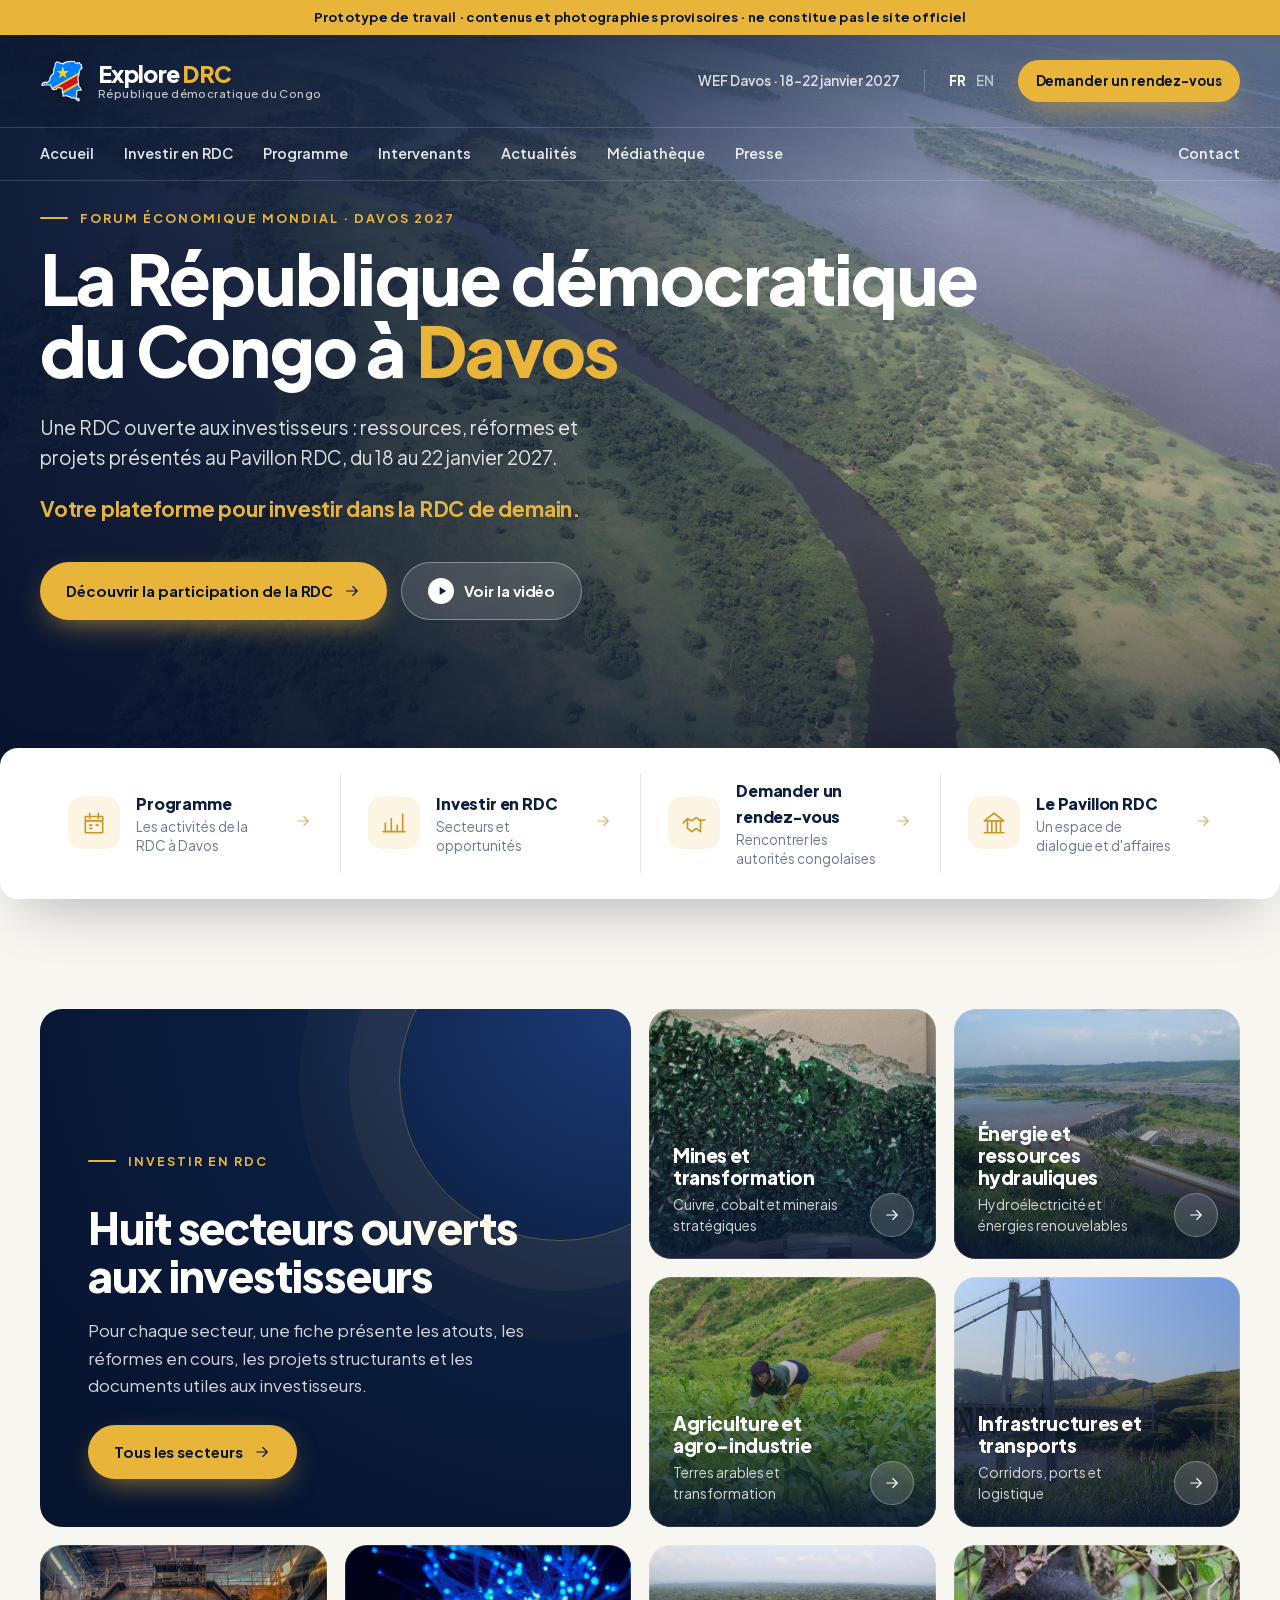
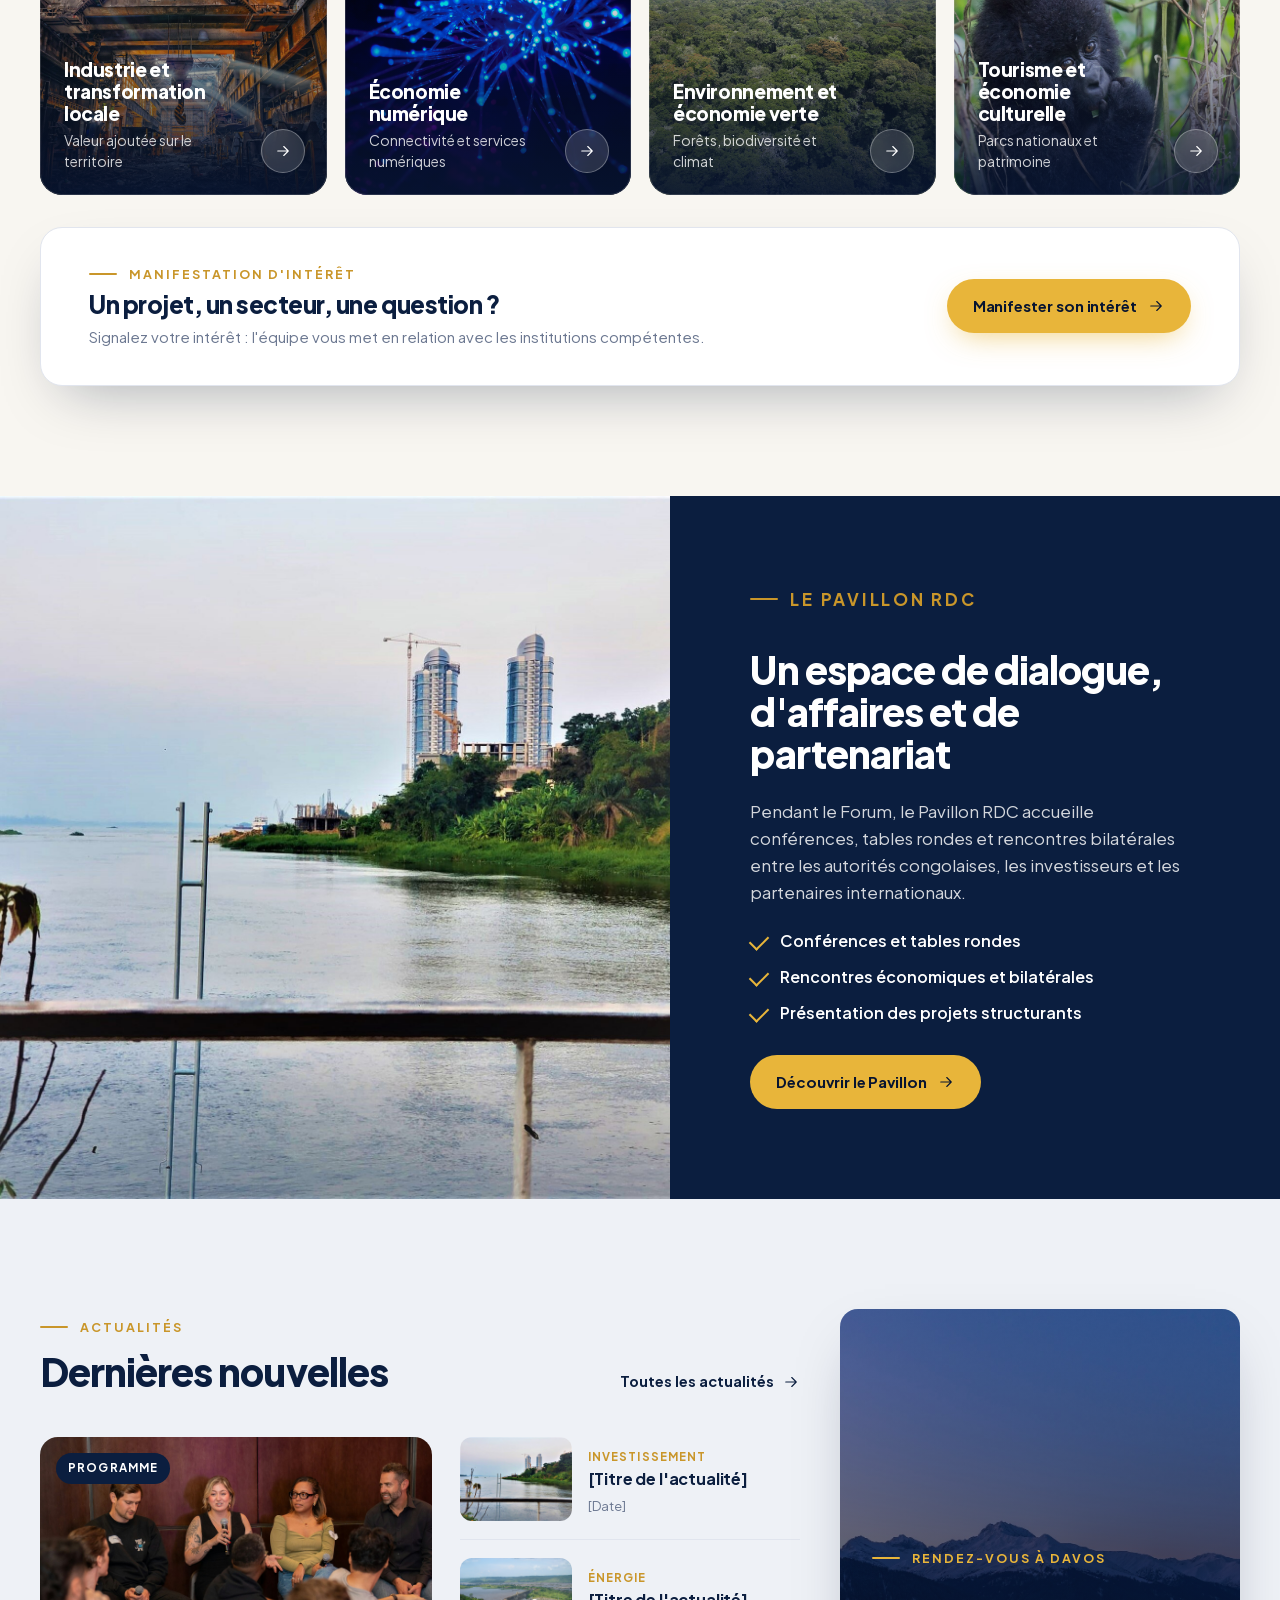
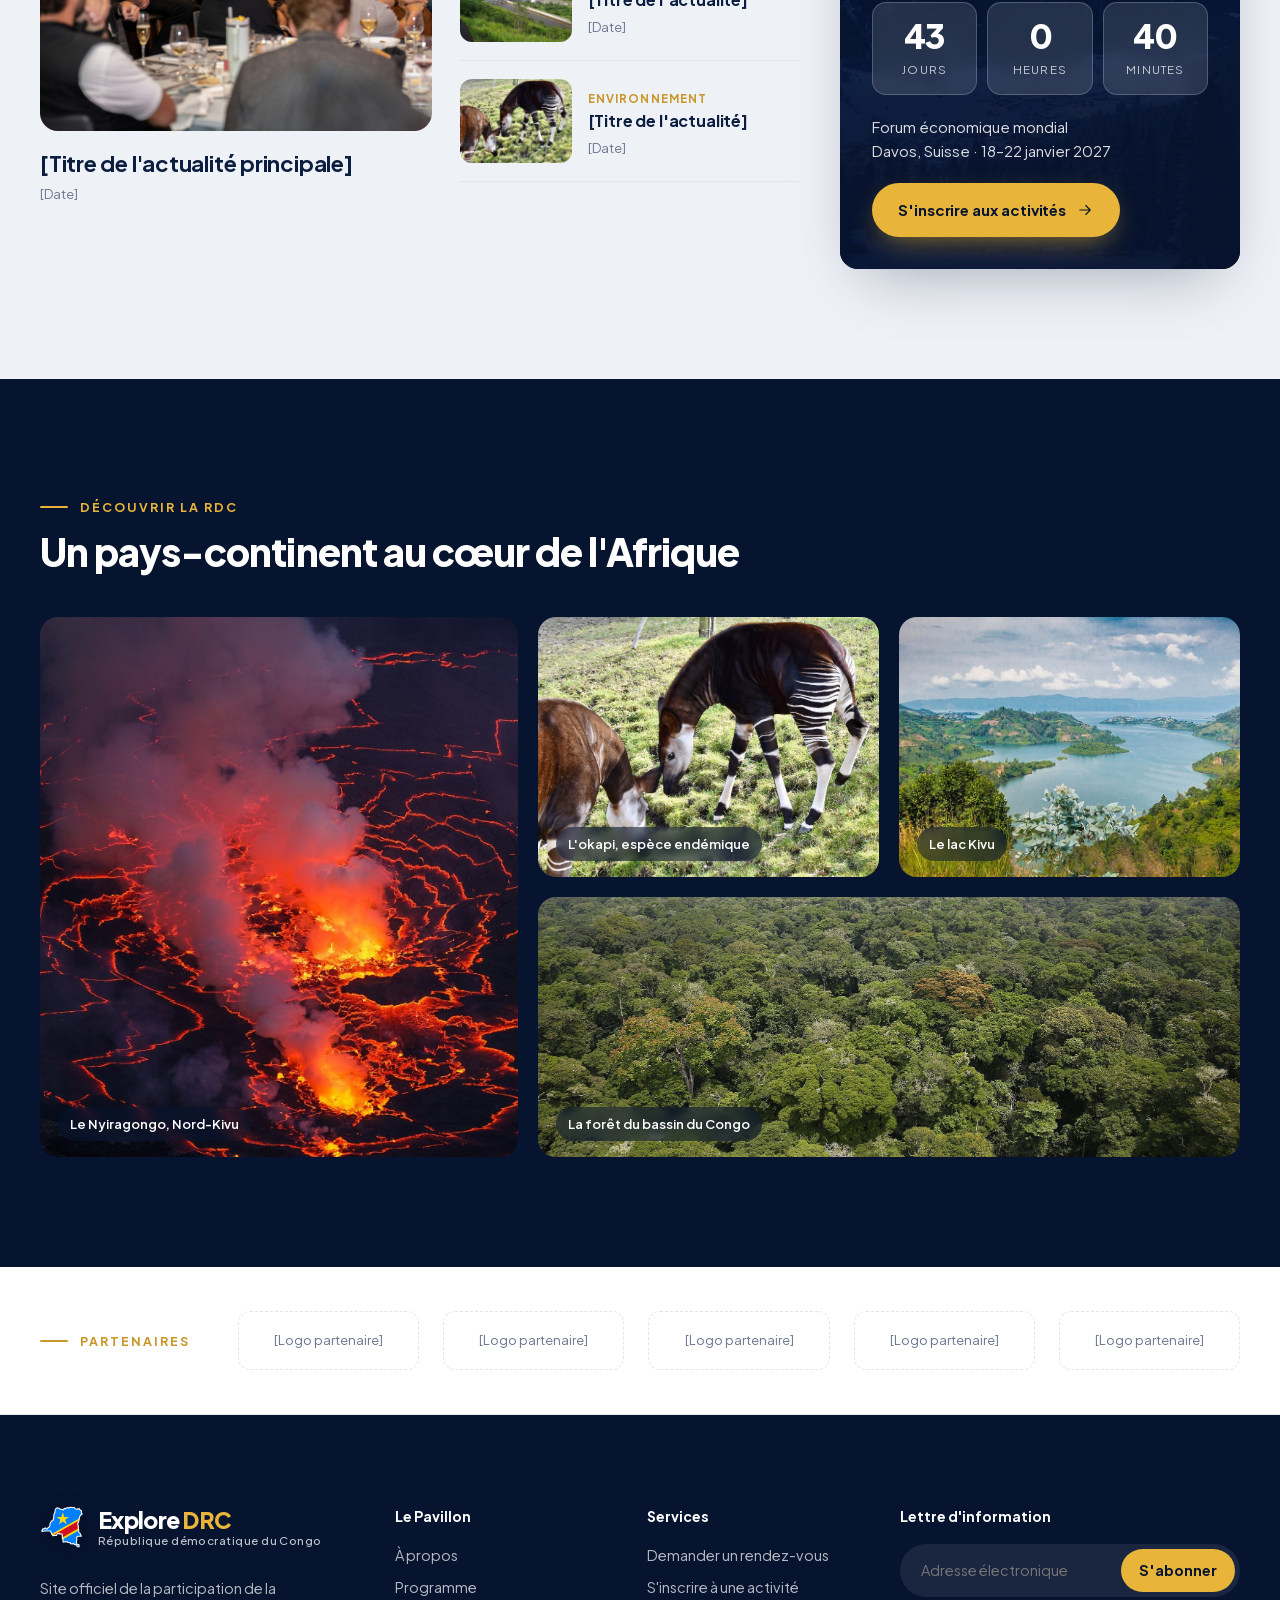
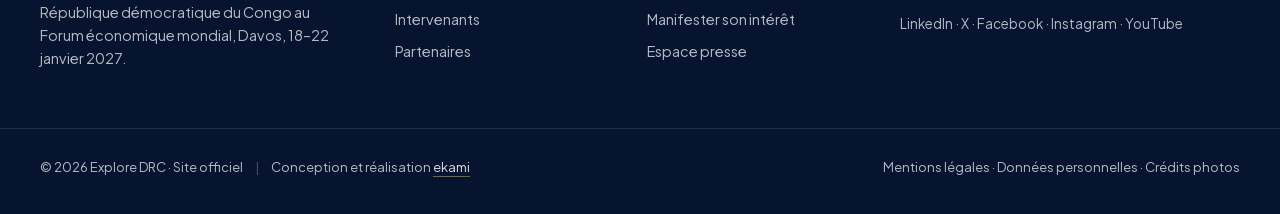
==== commit 7a9ab5fd: "Publication du prototype – 2026-11-21 20:22 (source ac1548e)" ====
--- a/index.html
+++ b/index.html
@@ -1 +1 @@
-<!DOCTYPE html><html lang="fr" class="_3ZS-rW_variable"><head><meta charSet="utf-8"/><meta name="viewport" content="width=device-width, initial-scale=1"/><link rel="preload" href="/_next/static/media/d8aeca813a9ab546-s.p.18rizl4rsrl42.woff2" as="font" crossorigin="" type="font/woff2"/><link rel="preload" href="/brand/rdc-drapeau.svg" as="image"/><link rel="preload" href="/photos/rdc/fleuve-aerien.jpg" as="image"/><link rel="preload" href="/photos/rdc/malachite-kolwezi.jpg" as="image"/><link rel="preload" href="/photos/rdc/inga.jpg" as="image"/><link rel="preload" href="/photos/rdc/agriculture.jpg" as="image"/><link rel="preload" href="/photos/rdc/pont-matadi.jpg" as="image"/><link rel="preload" href="/photos/industrie.jpg" as="image"/><link rel="preload" href="/photos/numerique.jpg" as="image"/><link rel="preload" href="/photos/rdc/foret.jpg" as="image"/><link rel="preload" href="/photos/rdc/gorille.jpg" as="image"/><link rel="stylesheet" href="/_next/static/chunks/1i_lfcw0qqlck.css" data-precedence="next"/><link rel="preload" as="script" fetchPriority="low" href="/_next/static/chunks/3obfewke3_gct.js"/><script src="/_next/static/chunks/2vwn96jjdnry0.js" async=""></script><script src="/_next/static/chunks/44g0duest-lyw.js" async=""></script><script src="/_next/static/chunks/3ehiuhcm2olua.js" async=""></script><script src="/_next/static/chunks/turbopack-2u1d16houkiyo.js" async=""></script><script src="/_next/static/chunks/2_fxnk36s8uq_.js" async=""></script><script src="/_next/static/chunks/2cb7apyo6-855.js" async=""></script><script src="/_next/static/chunks/1_22fsm_nb1dw.js" async=""></script><link rel="preload" href="/photos/rdc/kinshasa-fleuve.jpg" as="image"/><link rel="preload" href="/photos/actu2.jpg" as="image"/><link rel="preload" href="/photos/rdc/okapi.jpg" as="image"/><link rel="preload" href="/photos/davos.jpg" as="image"/><link rel="preload" href="/photos/rdc/nyiragongo.jpg" as="image"/><link rel="preload" href="/photos/rdc/kivu.jpg" as="image"/><title>Explore DRC – La RDC au Forum économique mondial 2027</title><meta name="description" content="Site officiel de la participation de la République démocratique du Congo au Forum économique mondial de Davos 2027."/><meta name="robots" content="noindex, nofollow"/><link rel="icon" href="/icon-4usi79.svg?icon.28gzko-syknrs.svg" sizes="any" type="image/svg+xml"/><meta name="next-size-adjust" content=""/><script src="/_next/static/chunks/0cz1d0mv5g_q7.js" noModule=""></script></head><body><div hidden=""><!--$--><!--/$--></div><header class="header"><div class="proto-ribbon">Prototype de travail · contenus et photographies provisoires · ne constitue pas le site officiel</div><div class="wrap header__top"><a class="logo" aria-label="Explore DRC, accueil" href="/"><img class="logo__map" src="/brand/rdc-drapeau.svg" alt="" width="44" height="44"/><span class="logo__text"><span class="logo__name">Explore <b>DRC</b></span><span class="logo__sub">République démocratique du Congo</span></span></a><div class="header__tools"><span class="header__event">WEF Davos · 18–22 janvier 2027</span><span class="lang"><b>FR</b><span>EN</span></span><a class="btn btn--gold btn--sm" href="#">Demander un rendez-vous</a></div></div><nav class="wrap nav" aria-label="Navigation principale"><a href="/">Accueil</a><a href="/investir/">Investir en RDC</a><a href="/programme/">Programme</a><a href="/intervenants/">Intervenants</a><a href="/actualites/">Actualités</a><a href="/mediatheque/">Médiathèque</a><a href="/presse/">Presse</a><a class="nav__contact" href="#">Contact</a></nav></header><main><section class="hero"><img class="hero__photo" src="/photos/rdc/fleuve-aerien.jpg" alt=""/><div class="hero__shade"></div><div class="wrap hero__inner"><p class="eyebrow eyebrow--gold">Forum économique mondial · Davos 2027</p><h1>La République démocratique<br/>du Congo à <span class="gold">Davos</span></h1><p class="hero__lead">Une RDC ouverte aux investisseurs : ressources, réformes et projets présentés au Pavillon RDC, du 18 au 22 janvier 2027.</p><p class="hero__slogan">Votre plateforme pour investir dans la RDC de demain.</p><div class="hero__actions"><a class="btn btn--gold" href="#">Découvrir la participation de la RDC <svg width="18" height="18" viewBox="0 0 24 24" fill="none" stroke="currentColor" stroke-width="1.5" stroke-linecap="round" stroke-linejoin="round" aria-hidden="true"><path d="M5 12h14m-6-6l6 6-6 6"></path></svg></a><a class="btn btn--glass" href="#"><span class="play"><svg width="14" height="14" viewBox="0 0 24 24" fill="none" stroke="currentColor" stroke-width="1.5" stroke-linecap="round" stroke-linejoin="round" aria-hidden="true"><path d="M8 5v14l11-7z"></path></svg></span>Voir la vidéo</a></div></div></section><section class="wrap access"><a class="access__item" href="/programme/"><span class="access__icon"><svg width="26" height="26" viewBox="0 0 24 24" fill="none" stroke="currentColor" stroke-width="1.5" stroke-linecap="round" stroke-linejoin="round" aria-hidden="true"><path d="M4 6h16v15H4zM4 10h16M8 3v5m8-5v5M8 14h2m4 0h2m-8 3h2"></path></svg></span><span><span class="access__title">Programme</span><span class="access__text">Les activités de la RDC à Davos</span></span><span class="access__arrow"><svg width="18" height="18" viewBox="0 0 24 24" fill="none" stroke="currentColor" stroke-width="1.5" stroke-linecap="round" stroke-linejoin="round" aria-hidden="true"><path d="M5 12h14m-6-6l6 6-6 6"></path></svg></span></a><a class="access__item" href="/investir/"><span class="access__icon"><svg width="26" height="26" viewBox="0 0 24 24" fill="none" stroke="currentColor" stroke-width="1.5" stroke-linecap="round" stroke-linejoin="round" aria-hidden="true"><path d="M4 20V12m5.5 8V8m5.5 12v-6m5 6V4M2 20h20"></path></svg></span><span><span class="access__title">Investir en RDC</span><span class="access__text">Secteurs et opportunités</span></span><span class="access__arrow"><svg width="18" height="18" viewBox="0 0 24 24" fill="none" stroke="currentColor" stroke-width="1.5" stroke-linecap="round" stroke-linejoin="round" aria-hidden="true"><path d="M5 12h14m-6-6l6 6-6 6"></path></svg></span></a><a class="access__item" href="#"><span class="access__icon"><svg width="26" height="26" viewBox="0 0 24 24" fill="none" stroke="currentColor" stroke-width="1.5" stroke-linecap="round" stroke-linejoin="round" aria-hidden="true"><path d="M2 12l4-4 4 2 4-3 4 3 4-1M6 8v9l4 3 4-3 4 3V9"></path></svg></span><span><span class="access__title">Demander un rendez-vous</span><span class="access__text">Rencontrer les autorités congolaises</span></span><span class="access__arrow"><svg width="18" height="18" viewBox="0 0 24 24" fill="none" stroke="currentColor" stroke-width="1.5" stroke-linecap="round" stroke-linejoin="round" aria-hidden="true"><path d="M5 12h14m-6-6l6 6-6 6"></path></svg></span></a><a class="access__item" href="#"><span class="access__icon"><svg width="26" height="26" viewBox="0 0 24 24" fill="none" stroke="currentColor" stroke-width="1.5" stroke-linecap="round" stroke-linejoin="round" aria-hidden="true"><path d="M3 21h18M4 10h16M12 3l9 7H3l9-7zM6 10v11m4-11v11m4-11v11m4-11v11"></path></svg></span><span><span class="access__title">Le Pavillon RDC</span><span class="access__text">Un espace de dialogue et d&#x27;affaires</span></span><span class="access__arrow"><svg width="18" height="18" viewBox="0 0 24 24" fill="none" stroke="currentColor" stroke-width="1.5" stroke-linecap="round" stroke-linejoin="round" aria-hidden="true"><path d="M5 12h14m-6-6l6 6-6 6"></path></svg></span></a></section><section class="section sectors-home"><div class="wrap"><div class="bento"><div class="bento__intro"><p class="eyebrow eyebrow--gold">Investir en RDC</p><h2>Huit secteurs ouverts aux investisseurs</h2><p class="bento__intro-text">Pour chaque secteur, une fiche présente les atouts, les réformes en cours, les projets structurants et les documents utiles aux investisseurs.</p><a class="btn btn--gold" href="/investir/">Tous les secteurs<!-- --> <svg width="18" height="18" viewBox="0 0 24 24" fill="none" stroke="currentColor" stroke-width="1.5" stroke-linecap="round" stroke-linejoin="round" aria-hidden="true"><path d="M5 12h14m-6-6l6 6-6 6"></path></svg></a></div><a class="bento__tile" href="/investir/"><img src="/photos/rdc/malachite-kolwezi.jpg" alt=""/><span class="bento__shade"></span><span class="bento__body"><span class="bento__name">Mines et transformation</span><span class="bento__desc">Cuivre, cobalt et minerais stratégiques</span></span><span class="bento__go" aria-hidden="true"><svg width="18" height="18" viewBox="0 0 24 24" fill="none" stroke="currentColor" stroke-width="1.5" stroke-linecap="round" stroke-linejoin="round" aria-hidden="true"><path d="M5 12h14m-6-6l6 6-6 6"></path></svg></span></a><a class="bento__tile" href="/investir/"><img src="/photos/rdc/inga.jpg" alt=""/><span class="bento__shade"></span><span class="bento__body"><span class="bento__name">Énergie et ressources hydrauliques</span><span class="bento__desc">Hydroélectricité et énergies renouvelables</span></span><span class="bento__go" aria-hidden="true"><svg width="18" height="18" viewBox="0 0 24 24" fill="none" stroke="currentColor" stroke-width="1.5" stroke-linecap="round" stroke-linejoin="round" aria-hidden="true"><path d="M5 12h14m-6-6l6 6-6 6"></path></svg></span></a><a class="bento__tile" href="/investir/"><img src="/photos/rdc/agriculture.jpg" alt=""/><span class="bento__shade"></span><span class="bento__body"><span class="bento__name">Agriculture et agro-industrie</span><span class="bento__desc">Terres arables et transformation</span></span><span class="bento__go" aria-hidden="true"><svg width="18" height="18" viewBox="0 0 24 24" fill="none" stroke="currentColor" stroke-width="1.5" stroke-linecap="round" stroke-linejoin="round" aria-hidden="true"><path d="M5 12h14m-6-6l6 6-6 6"></path></svg></span></a><a class="bento__tile" href="/investir/"><img src="/photos/rdc/pont-matadi.jpg" alt=""/><span class="bento__shade"></span><span class="bento__body"><span class="bento__name">Infrastructures et transports</span><span class="bento__desc">Corridors, ports et logistique</span></span><span class="bento__go" aria-hidden="true"><svg width="18" height="18" viewBox="0 0 24 24" fill="none" stroke="currentColor" stroke-width="1.5" stroke-linecap="round" stroke-linejoin="round" aria-hidden="true"><path d="M5 12h14m-6-6l6 6-6 6"></path></svg></span></a><a class="bento__tile" href="/investir/"><img src="/photos/industrie.jpg" alt=""/><span class="bento__shade"></span><span class="bento__body"><span class="bento__name">Industrie et transformation locale</span><span class="bento__desc">Valeur ajoutée sur le territoire</span></span><span class="bento__go" aria-hidden="true"><svg width="18" height="18" viewBox="0 0 24 24" fill="none" stroke="currentColor" stroke-width="1.5" stroke-linecap="round" stroke-linejoin="round" aria-hidden="true"><path d="M5 12h14m-6-6l6 6-6 6"></path></svg></span></a><a class="bento__tile" href="/investir/"><img src="/photos/numerique.jpg" alt=""/><span class="bento__shade"></span><span class="bento__body"><span class="bento__name">Économie numérique</span><span class="bento__desc">Connectivité et services numériques</span></span><span class="bento__go" aria-hidden="true"><svg width="18" height="18" viewBox="0 0 24 24" fill="none" stroke="currentColor" stroke-width="1.5" stroke-linecap="round" stroke-linejoin="round" aria-hidden="true"><path d="M5 12h14m-6-6l6 6-6 6"></path></svg></span></a><a class="bento__tile" href="/investir/"><img src="/photos/rdc/foret.jpg" alt=""/><span class="bento__shade"></span><span class="bento__body"><span class="bento__name">Environnement et économie verte</span><span class="bento__desc">Forêts, biodiversité et climat</span></span><span class="bento__go" aria-hidden="true"><svg width="18" height="18" viewBox="0 0 24 24" fill="none" stroke="currentColor" stroke-width="1.5" stroke-linecap="round" stroke-linejoin="round" aria-hidden="true"><path d="M5 12h14m-6-6l6 6-6 6"></path></svg></span></a><a class="bento__tile" href="/investir/"><img src="/photos/rdc/gorille.jpg" alt=""/><span class="bento__shade"></span><span class="bento__body"><span class="bento__name">Tourisme et économie culturelle</span><span class="bento__desc">Parcs nationaux et patrimoine</span></span><span class="bento__go" aria-hidden="true"><svg width="18" height="18" viewBox="0 0 24 24" fill="none" stroke="currentColor" stroke-width="1.5" stroke-linecap="round" stroke-linejoin="round" aria-hidden="true"><path d="M5 12h14m-6-6l6 6-6 6"></path></svg></span></a><a class="bento__cta" href="#"><span><span class="eyebrow eyebrow--gold">Manifestation d&#x27;intérêt</span><span class="bento__cta-title">Un projet, un secteur, une question ?</span><span class="bento__cta-text">Signalez votre intérêt : l&#x27;équipe vous met en relation avec les institutions compétentes.</span></span><span class="btn btn--gold">Manifester son intérêt <svg width="18" height="18" viewBox="0 0 24 24" fill="none" stroke="currentColor" stroke-width="1.5" stroke-linecap="round" stroke-linejoin="round" aria-hidden="true"><path d="M5 12h14m-6-6l6 6-6 6"></path></svg></span></a></div></div></section><section class="split"><div class="split__photo"><img src="/photos/rdc/kinshasa-fleuve.jpg" alt="Kinshasa au bord du fleuve Congo"/></div><div class="split__text"><p class="eyebrow">Le Pavillon RDC</p><h2>Un espace de dialogue, d&#x27;affaires et de partenariat</h2><p>Pendant le Forum, le Pavillon RDC accueille conférences, tables rondes et rencontres bilatérales entre les autorités congolaises, les investisseurs et les partenaires internationaux.</p><ul class="checks"><li>Conférences et tables rondes</li><li>Rencontres économiques et bilatérales</li><li>Présentation des projets structurants</li></ul><a class="btn btn--navy" href="#">Découvrir le Pavillon <svg width="18" height="18" viewBox="0 0 24 24" fill="none" stroke="currentColor" stroke-width="1.5" stroke-linecap="round" stroke-linejoin="round" aria-hidden="true"><path d="M5 12h14m-6-6l6 6-6 6"></path></svg></a></div></section><section class="section section--tint"><div class="wrap newsgrid"><div><div class="head"><div><p class="eyebrow">Actualités</p><h2>Dernières nouvelles</h2></div><a class="more" href="#">Toutes les actualités <svg width="18" height="18" viewBox="0 0 24 24" fill="none" stroke="currentColor" stroke-width="1.5" stroke-linecap="round" stroke-linejoin="round" aria-hidden="true"><path d="M5 12h14m-6-6l6 6-6 6"></path></svg></a></div><div class="news"><article class="news__lead"><div class="news__img"><img src="/photos/actu2.jpg" alt=""/><span class="tag">Programme</span></div><h3>[Titre de l&#x27;actualité principale]</h3><p class="date">[Date]</p></article><div class="news__list"><article class="news__item"><img src="/photos/rdc/kinshasa-fleuve.jpg" alt=""/><div><span class="news__cat">Investissement</span><h3>[Titre de l&#x27;actualité]</h3><p class="date">[Date]</p></div></article><article class="news__item"><img src="/photos/rdc/inga.jpg" alt=""/><div><span class="news__cat">Énergie</span><h3>[Titre de l&#x27;actualité]</h3><p class="date">[Date]</p></div></article><article class="news__item"><img src="/photos/rdc/okapi.jpg" alt=""/><div><span class="news__cat">Environnement</span><h3>[Titre de l&#x27;actualité]</h3><p class="date">[Date]</p></div></article></div></div></div><aside class="davos"><img src="/photos/davos.jpg" alt=""/><div class="davos__shade"></div><div class="davos__body"><p class="eyebrow eyebrow--gold">Rendez-vous à Davos</p><div class="count"><div><b>–</b><span>Jours</span></div><div><b>–</b><span>Heures</span></div><div><b>–</b><span>Minutes</span></div></div><p class="davos__info">Forum économique mondial<br/>Davos, Suisse · 18–22 janvier 2027</p><a class="btn btn--gold" href="/programme/">S&#x27;inscrire aux activités <svg width="18" height="18" viewBox="0 0 24 24" fill="none" stroke="currentColor" stroke-width="1.5" stroke-linecap="round" stroke-linejoin="round" aria-hidden="true"><path d="M5 12h14m-6-6l6 6-6 6"></path></svg></a></div></aside></div></section><section class="discover"><div class="wrap"><div class="head head--light"><div><p class="eyebrow eyebrow--gold">Découvrir la RDC</p><h2>Un pays-continent au cœur de l&#x27;Afrique</h2></div></div><div class="mosaic"><figure class="mosaic__item mosaic__item--0"><img src="/photos/rdc/nyiragongo.jpg" alt="Le Nyiragongo, Nord-Kivu"/><figcaption>Le Nyiragongo, Nord-Kivu</figcaption></figure><figure class="mosaic__item mosaic__item--1"><img src="/photos/rdc/okapi.jpg" alt="L&#x27;okapi, espèce endémique"/><figcaption>L&#x27;okapi, espèce endémique</figcaption></figure><figure class="mosaic__item mosaic__item--2"><img src="/photos/rdc/kivu.jpg" alt="Le lac Kivu"/><figcaption>Le lac Kivu</figcaption></figure><figure class="mosaic__item mosaic__item--3"><img src="/photos/rdc/foret.jpg" alt="La forêt du bassin du Congo"/><figcaption>La forêt du bassin du Congo</figcaption></figure></div></div></section><section class="partners"><div class="wrap partners__row"><p class="eyebrow">Partenaires</p><div class="partners__logos"><span>[Logo partenaire]</span><span>[Logo partenaire]</span><span>[Logo partenaire]</span><span>[Logo partenaire]</span><span>[Logo partenaire]</span></div></div></section><!--$--><!--/$--></main><footer class="footer"><div class="wrap footer__grid"><div><a class="logo" aria-label="Explore DRC, accueil" href="/"><img class="logo__map" src="/brand/rdc-drapeau.svg" alt="" width="44" height="44"/><span class="logo__text"><span class="logo__name">Explore <b>DRC</b></span><span class="logo__sub">République démocratique du Congo</span></span></a><p class="footer__note">Site officiel de la participation de la République démocratique du Congo au Forum économique mondial, Davos, 18–22 janvier 2027.</p></div><div><h4>Le Pavillon</h4><a href="#">À propos</a><a href="/programme">Programme</a><a href="/intervenants">Intervenants</a><a href="#">Partenaires</a></div><div><h4>Services</h4><a href="#">Demander un rendez-vous</a><a href="#">S&#x27;inscrire à une activité</a><a href="#">Manifester son intérêt</a><a href="/presse">Espace presse</a></div><div><h4>Lettre d&#x27;information</h4><form class="newsletter"><input type="email" placeholder="Adresse électronique" aria-label="Adresse électronique"/><button type="button">S&#x27;abonner</button></form><p class="footer__social">LinkedIn · X · Facebook · Instagram · YouTube</p></div></div><div class="wrap footer__legal"><span>© 2026 Explore DRC · Site officiel<span class="footer__sep" aria-hidden="true">|</span>Conception et réalisation<!-- --> <a href="https://www.ekami.ch" class="footer__credit" target="_blank" rel="noopener">ekami</a></span><span>Mentions légales · Données personnelles · <a href="/credits/">Crédits photos</a></span></div></footer><script id="_R_">(globalThis["TURBOPACK"] || (globalThis["TURBOPACK"] = [])).push({"otherChunks":["static/chunks/3obfewke3_gct.js","static/chunks/2vwn96jjdnry0.js","static/chunks/44g0duest-lyw.js","static/chunks/3ehiuhcm2olua.js"],"runtimeModuleIds":[94553]});</script><script src="/_next/static/chunks/3obfewke3_gct.js" async=""></script><script>(self.__next_f=self.__next_f||[]).push([0])</script><script>self.__next_f.push([1,"1:\"$Sreact.fragment\"\n2:\"/_next/static/chunks/2_fxnk36s8uq_.js\"\n3:I[39756,[\"$2\"],\"default\"]\n4:I[37457,[\"$2\"],\"default\"]\n7:\"/_next/static/chunks/2cb7apyo6-855.js\"\n8:\"/_next/static/chunks/1_22fsm_nb1dw.js\"\n9:I[22016,[\"$7\",\"$8\"],\"\"]\n12:\"ViewportBoundary\"\n13:I[97367,[\"$2\"],\"$12\"]\n15:\"MetadataBoundary\"\n16:I[97367,[\"$2\"],\"$15\"]\n17:\"$Sreact.suspense\"\n19:I[68027,[],\"default\",1]\n:HL[\"/_next/static/chunks/1i_lfcw0qqlck.css\",\"style\"]\n:HL[\"/_next/static/media/d8aeca813a9ab546-s.p.18rizl4rsrl42.woff2\",\"font\",{\"crossOrigin\":\"\",\"type\":\"font/woff2\"}]\n:HL[\"/brand/rdc-drapeau.svg\",\"image\"]\n5:X\n10:[[\"children\",{\"s\":\"__PAGE__\",\"h\":512,\"d\":{\"r\":\"$L11\",\"p\":false,\"v\":null}}]]\n6:[[\"children\",{\"s\":\"(frontend)\",\"h\":528,\"d\":{\"r\":[\"$\",\"$1\",\"c\",{\"children\":[[[\"$\",\"link\",\"0\",{\"rel\":\"stylesheet\",\"href\":\"/_next/static/chunks/1i_lfcw0qqlck.css\",\"precedence\":\"next\",\"crossOrigin\":\"$undefined\",\"nonce\":\"$undefined\"}],[\"$\",\"script\",\"script-0\",{\"src\":\"/_next/static/chunks/2cb7apyo6-855.js\",\"async\":true,\"nonce\":\"$undefined\"}]],[\"$\",\"html\",null,{\"lang\":\"fr\",\"className\":\"_3ZS-rW_variable\",\"children\":[\"$\",\"body\",null,{\"children\":[[\"$\",\"header\",null,{\"className\":\"header\",\"children\":[[\"$\",\"div\",null,{\"className\":\"proto-ribbon\",\"children\":\"Prototype de travail · contenus et photographies provisoires · ne constitue pas le site officiel\"}],[\"$\",\"div\",null,{\"className\":\"wrap header__top\",\"children\":[[\"$\",\"$L9\",null,{\"href\":\"/\",\"className\":\"logo\",\"aria-label\":\"Explore DRC, accueil\",\"children\":[[\"$\",\"img\",null,{\"className\":\"logo__map\",\"src\":\"/brand/rdc-drapeau.svg\",\"alt\":\"\",\"width\":44,\"height\":44}],[\"$\",\"span\",null,{\"className\":\"logo__text\",\"children\":[[\"$\",\"span\",null,{\"className\":\"logo__name\",\"children\":[\"Explore \",[\"$\",\"b\",null,{\"children\":\"DRC\"}]]}],[\"$\",\"span\",null,{\"className\":\"logo__sub\",\"children\":\"République démocratique du Congo\"}]]}]]}],[\"$\",\"div\",null,{\"className\":\"header__tools\",\"children\":[[\"$\",\"span\",null,{\"className\":\"header__event\",\"children\":\"WEF Davos · 18–22 janvier 2027\"}],[\"$\",\"span\",null,{\"className\":\"lang\",\"children\":[[\"$\",\"b\",null,{\"children\":\"FR\"}],[\"$\",\"span\",null,{\"children\":\"EN\"}]]}],[\"$\",\"$L9\",null,{\"href\":\"#\",\"className\":\"btn btn--gold btn--sm\",\"children\":\"Demander un rendez-vous\"}]]}]]}],[\"$\",\"nav\",null,{\"className\":\"wrap nav\",\"aria-label\":\"Navigation principale\",\"children\":[[[\"$\",\"$L9\",\"Accueil\",{\"href\":\"/\",\"children\":\"Accueil\"}],[\"$\",\"$L9\",\"Investir en RDC\",{\"href\":\"/investir\",\"children\":\"Investir en RDC\"}],[\"$\",\"$L9\",\"Programme\",{\"href\":\"/programme\",\"children\":\"Programme\"}],[\"$\",\"$L9\",\"Intervenants\",{\"href\":\"/intervenants\",\"children\":\"Intervenants\"}],[\"$\",\"$L9\",\"Actualités\",{\"href\":\"/actualites\",\"children\":\"Actualités\"}],[\"$\",\"$L9\",\"Médiathèque\",{\"href\":\"/mediatheque\",\"children\":\"Médiathèque\"}],[\"$\",\"$L9\",\"Presse\",{\"href\":\"/presse\",\"children\":\"Presse\"}]],[\"$\",\"$L9\",null,{\"href\":\"#\",\"className\":\"nav__contact\",\"children\":\"Contact\"}]]}]]}],[\"$\",\"main\",null,{\"children\":[\"$\",\"$L3\",null,{\"parallelRouterKey\":\"children\",\"error\":\"$undefined\",\"errorStyles\":\"$undefined\",\"errorScripts\":\"$undefined\",\"template\":[\"$\",\"$L4\",null,{}],\"templateStyles\":\"$undefined\",\"templateScripts\":\"$undefined\",\"notFound\":[[[\"$\",\"title\",null,{\"children\":\"404: This page could not be found.\"}],[\"$\",\"div\",null,{\"style\":\"$0:t:t:d:r:props:children:1:props:notFound:0:1:props:style\",\"children\":[\"$\",\"div\",null,{\"children\":[[\"$\",\"style\",null,{\"dangerouslySetInnerHTML\":{\"__html\":\"body{color:#000;background:#fff;margin:0}.next-error-h1{border-right:1px solid rgba(0,0,0,.3)}@media (prefers-color-scheme:dark){body{color:#fff;background:#000}.next-error-h1{border-right:1px solid rgba(255,255,255,.3)}}\"}}],[\"$\",\"h1\",null,{\"className\":\"next-error-h1\",\"style\":\"$0:t:t:d:r:props:children:1:props:notFound:0:1:props:children:props:children:1:props:style\",\"children\":404}],[\"$\",\"div\",null,{\"style\":\"$0:t:t:d:r:props:children:1:props:notFound:0:1:props:children:props:children:2:props:style\",\"children\":[\"$\",\"h2\",null,{\"style\":\"$0:t:t:d:r:props:children:1:props:notFound:0:1:props:children:props:children:2:props:children:props:style\",\"children\":\"This page could not be found.\"}]}]]}]}]],[]],\"forbidden\":\"$undefined\",\"unauthorized\":\"$undefined\"}]}],[\"$\",\"footer\",null,{\"className\":\"footer\",\"children\":[[\"$\",\"div\",null,{\"className\":\"wrap footer__grid\",\"children\":[[\"$\",\"div\",null,{\"children\":[[\"$\",\"$L9\",null,{\"href\":\"/\",\"className\":\"logo\",\"aria-label\":\"Explore DRC, accueil\",\"children\":[[\"$\",\"img\",null,{\"className\":\"logo__map\",\"src\":\"/brand/rdc-drapeau.svg\",\"alt\":\"\",\"width\":44,\"height\":44}],\"$La\"]}],\"$Lb\"]}],\"$Lc\",\"$Ld\",\"$Le\"]}],\"$Lf\"]}]]}]}]]}],\"p\":false,\"v\":null},\"c\":\"$Q10\"}]]\n0:{\"P\":null,\"c\":[\"\",\"\"],\"q\":\"\",\"i\":false,\"t\":{\"t\":{\"s\":\"\",\"h\":528,\"d\":{\"r\":[\"$\",\"$1\",\"c\",{\"children\":[null,[\"$\",\"$L3\",null,{\"parallelRouterKey\":\"children\",\"error\":\"$undefined\",\"errorStyles\":\"$undefined\",\"errorScripts\":\"$undefined\",\"template\":[\"$\",\"$L4\",null,{}],\"templateStyles\":\"$undefined\",\"templateScripts\":\"$undefined\",\"notFound\":[[[\"$\",\"title\",null,{\"children\":\"404: This page could not be found.\"}],[\"$\",\"div\",null,{\"style\":{\"fontFamily\":\"system-ui,\\\"Segoe UI\\\",Roboto,Helvetica,Arial,sans-serif,\\\"Apple Color Emoji\\\",\\\"Segoe UI Emoji\\\"\",\"height\":\"100vh\",\"textAlign\":\"center\",\"display\":\"flex\",\"flexDirection\":\"column\",\"alignItems\":\"center\",\"justifyContent\":\"center\"},\"children\":[\"$\",\"div\",null,{\"children\":[[\"$\",\"style\",null,{\"dangerouslySetInnerHTML\":{\"__html\":\"body{color:#000;background:#fff;margin:0}.next-error-h1{border-right:1px solid rgba(0,0,0,.3)}@media (prefers-color-scheme:dark){body{color:#fff;background:#000}.next-error-h1{border-right:1px solid rgba(255,255,255,.3)}}\"}}],[\"$\",\"h1\",null,{\"className\":\"next-error-h1\",\"style\":{\"display\":\"inline-block\",\"margin\":\"0 20px 0 0\",\"padding\":\"0 23px 0 0\",\"fontSize\":24,\"fontWeight\":500,\"verticalAlign\":\"top\",\"lineHeight\":\"49px\"},\"children\":404}],[\"$\",\"div\",null,{\"style\":{\"display\":\"inline-block\"},\"children\":[\"$\",\"h2\",null,{\"style\":{\"fontSize\":14,\"fontWeight\":400,\"lineHeight\":\"49px\",\"margin\":0},\"children\":\"This page could not be found.\"}]}]]}]}]],[]],\"forbidden\":\"$undefined\",\"unauthorized\":\"$undefined\"}]]}],\"p\":false,\"v\":\"$5\"},\"c\":\"$Q6\"},\"h\":{\"r\":[\"$\",\"$1\",\"h\",{\"children\":[null,[\"$\",\"$L13\",null,{\"children\":\"$L14\"}],[\"$\",\"$L16\",null,{\"children\":[[\"$\",\"div\",null,{\"hidden\":true,\"children\":[\"$\",\"$17\",null,{\"name\":\"Next.Metadata\",\"children\":\"$L18\"}]}],null]}],[\"$\",\"meta\",null,{\"name\":\"next-size-adjust\",\"content\":\"\"}]]}],\"p\":false,\"v\":null}},\"m\":\"$undefined\",\"G\":[\"$19\",[]],\"S\":true,\"r\":\"$undefined\",\"s\":\"$undefined\",\"a\":\"$undefined\",\"l\":\"$undefined\",\"p\":\"$undefined\",\"d\":\"$undefined\",\"b\":\"4MkSEggnro61uBFloJ-9H\"}\n:HL[\"/photos/rdc/fleuve-aerien.jpg\",\"image\"]\n5:C\na:[\"$\",\"span\",null,{\"className\":\"logo__text\",\"children\":[[\"$\",\"span\",null,{\"className\":\"logo__name\",\"children\":[\"Explore \",[\"$\",\"b\",null,{\"children\":\"DRC\"}]]}],[\"$\",\"span\",null,{\"className\":\"logo__sub\",\"children\":\"République démocratique du Congo\"}]]}]\nb:[\"$\",\"p\",null,{\"className\":\"footer__note\",\"children\":\"Site officiel de la participation de la République démocratique du Congo au Forum économique mondial, Davos, 18–22 janvier 2027.\"}]\nc:[\"$\",\"div\",null,{\"children\":[[\"$\",\"h4\",null,{\"children\":\"Le Pavillon\"}],[\"$\",\"a\",null,{\"href\":\"#\",\"children\":\"À propos\"}],[\"$\",\"a\",null,{\"href\":\"/programme\",\"children\":\"Programme\"}],[\"$\",\"a\",null,{\"href\":\"/intervenants\",\"children\":\"Intervenants\"}],[\"$\",\"a\",null,{\"href\":\"#\",\"children\":\"Partenaires\"}]]}]\nd:[\"$\",\"div\",null,{\"children\":[[\"$\",\"h4\",null,{\"children\":\"Services\"}],[\"$\",\"a\",null,{\"href\":\"#\",\"children\":\"Demander un rendez-vous\"}],[\"$\",\"a\",null,{\"href\":\"#\",\"children\":\"S'inscrire à une activité\"}],[\"$\",\"a\",null,{\"href\":\"#\",\"children\":\"Manifester son intérêt\"}],[\"$\",\"a\",null,{\"href\":\"/presse\",\"children\":\"Espace presse\"}]]}]\ne:[\"$\",\"div\",null,{\"children\":[[\"$\",\"h4\",null,{\"children\":\"Lettre d'information\"}],[\"$\",\"form\",null,{\"className\":\"newsletter\",\"children\":[[\"$\",\"input\",null,{\"type\":\"email\",\"placeholder\":\"Adresse électronique\",\"aria-label\":\"Adresse électronique\"}],[\"$\",\"button\",null,{\"type\":\"button\",\"children\":\"S'abonner\"}]]}],[\"$\",\"p\",null,{\"className\":\"footer__social\",\"children\":\"LinkedIn · X · Facebook · Instagram · YouTube\"}]]}]\nf:[\"$\",\"div\",null,{\"className\":\"wrap footer__legal\",\"children\":[[\"$\",\"span\",null,{\"children\":[\"© 2026 Explore DRC · Site officiel\",[\"$\",\"span\",null,{\"className\":\"footer__sep\",\"aria-hidden\":true,\"children\":\"|\"}],\"Conception et réalisation\",\" \",[\"$\",\"a\",null,{\"href\":\"https://www.ekami.ch\",\"className\":\"footer__credit\",\"target\":\"_blank\",\"rel\":\"noopener\",\"children\":\"ekami\"}]]}],[\"$\",\"span\",null,{\"children\":[\"Mentions légales · Données personnelles · \",[\"$\",\"$L9\",null,{\"href\":\"/credits\",\"children\":\"Crédits photos\"}]]}]]}]\n11:[\"$\",\"$1\",\"c\",{\"children\":[[[\"$\",\"section\",null,{\"className\":\"hero\",\"children\":[[\"$\",\"img\",null,{\"className\":\"hero__photo\",\"src\":\"/photos/rdc/fleuve-aerien.jpg\",\"alt\":\"\"}],[\"$\",\"div\",null,{\"className\":\"hero__shade\"}],[\"$\",\"div\",null,{\"className\":\"wrap hero__inner\",\"children\":[[\"$\",\"p\",null,{\"className\":\"eyebrow eyebrow--gold\",\"children\":\"Forum économique mondial · Davos 2027\"}],[\"$\",\"h1\",null,{\"children\":[\"La République démocratique\",[\"$\",\"br\",null,{}],\"du Congo à \",[\"$\",\"span\",null,{\"className\":\"gold\",\"children\":\"Davos\"}]]}],[\"$\",\"p\",null,{\"className\":\"hero__lead\",\"children\":\"Une RDC ouverte aux investisseurs : ressources, réformes et projets présentés au Pavillon RDC, du 18 au 22 janvier 2027.\"}],[\"$\",\"p\",null,{\"className\":\"hero__slogan\",\"children\":\"Votre plateforme pour investir dans la RDC de demain.\"}],[\"$\",\"div\",null,{\"className\":\"hero__actions\",\"children\":[[\"$\",\"$L9\",null,{\"href\":\"#\",\"className\":\"btn btn--gold\",\"children\":[\"Découvrir la participation de la RDC \",[\"$\",\"svg\",null,{\"width\":18,\"height\":18,\"viewBox\":\"0 0 24 24\",\"fill\":\"none\",\"stroke\":\"currentColor\",\"strokeWidth\":\"1.5\",\"strokeLinecap\":\"round\",\"strokeLinejoin\":\"round\",\"aria-hidden\":true,\"children\":[\"$\",\"path\",null,{\"d\":\"M5 12h14m-6-6l6 6-6 6\"}]}]]}],[\"$\",\"$L9\",null,{\"href\":\"#\",\"className\":\"btn btn--glass\",\"children\":[[\"$\",\"span\",null,{\"className\":\"play\",\"children\":[\"$\",\"svg\",null,{\"width\":14,\"height\":14,\"viewBox\":\"0 0 24 24\",\"fill\":\"none\",\"stroke\":\"currentColor\",\"strokeWidth\":\"1.5\",\"strokeLinecap\":\"round\",\"strokeLinejoin\":\"round\",\"aria-hidden\":true,\"children\":[\"$\",\"path\",null,{\"d\":\"M8 5v14l11-7z\"}]}]}],\"Voir la vidéo\"]}]]}]]}]]}],[\"$\",\"section\",null,{\"className\":\"wrap access\",\"children\":[[\"$\",\"$L9\",\"Programme\",{\"href\":\"/programme\",\"className\":\"access__item\",\"children\":[[\"$\",\"span\",null,{\"className\":\"access__icon\",\"children\":[\"$\",\"svg\",null,{\"width\":26,\"height\":26,\"viewBox\":\"0 0 24 24\",\"fill\":\"none\",\"stroke\":\"currentColor\",\"strokeWidth\":\"1.5\",\"strokeLinecap\":\"round\",\"strokeLinejoin\":\"round\",\"aria-hidden\":true,\"children\":[\"$\",\"path\",null,{\"d\":\"M4 6h16v15H4zM4 10h16M8 3v5m8-5v5M8 14h2m4 0h2m-8 3h2\"}]}]}],[\"$\",\"span\",null,{\"children\":[[\"$\",\"span\",null,{\"className\":\"access__title\",\"children\":\"Programme\"}],[\"$\",\"span\",null,{\"className\":\"access__text\",\"children\":\"Les activités de la RDC à Davos\"}]]}],[\"$\",\"span\",null,{\"className\":\"access__arrow\",\"children\":[\"$\",\"svg\",null,{\"width\":18,\"height\":18,\"viewBox\":\"0 0 24 24\",\"fill\":\"none\",\"stroke\":\"currentColor\",\"strokeWidth\":\"1.5\",\"strokeLinecap\":\"round\",\"strokeLinejoin\":\"round\",\"aria-hidden\":true,\"children\":\"$11:props:children:0:0:props:children:2:props:children:4:props:children:0:props:children:1:props:children\"}]}]]}],[\"$\",\"$L9\",\"Investir en RDC\",{\"href\":\"/investir\",\"className\":\"access__item\",\"children\":[[\"$\",\"span\",null,{\"className\":\"access__icon\",\"children\":[\"$\",\"svg\",null,{\"width\":26,\"height\":26,\"viewBox\":\"0 0 24 24\",\"fill\":\"none\",\"stroke\":\"currentColor\",\"strokeWidth\":\"1.5\",\"strokeLinecap\":\"round\",\"strokeLinejoin\":\"round\",\"aria-hidden\":true,\"children\":[\"$\",\"path\",null,{\"d\":\"M4 20V12m5.5 8V8m5.5 12v-6m5 6V4M2 20h20\"}]}]}],[\"$\",\"span\",null,{\"children\":[[\"$\",\"span\",null,{\"className\":\"access__title\",\"children\":\"Investir en RDC\"}],[\"$\",\"span\",null,{\"className\":\"access__text\",\"children\":\"Secteurs et opportunités\"}]]}],[\"$\",\"span\",null,{\"className\":\"access__arrow\",\"children\":[\"$\",\"svg\",null,{\"width\":18,\"height\":18,\"viewBox\":\"0 0 24 24\",\"fill\":\"none\",\"stroke\":\"currentColor\",\"strokeWidth\":\"1.5\",\"strokeLinecap\":\"round\",\"strokeLinejoin\":\"round\",\"aria-hidden\":true,\"children\":\"$11:props:children:0:0:props:children:2:props:children:4:props:children:0:props:children:1:props:children\"}]}]]}],[\"$\",\"$L9\",\"Demander un rendez-vous\",{\"href\":\"#\",\"className\":\"access__item\",\"children\":[[\"$\",\"span\",null,{\"className\":\"access__icon\",\"children\":[\"$\",\"svg\",null,{\"width\":26,\"height\":26,\"viewBox\":\"0 0 24 24\",\"fill\":\"none\",\"stroke\":\"currentColor\",\"strokeWidth\":\"1.5\",\"strokeLinecap\":\"round\",\"strokeLinejoin\":\"round\",\"aria-hidden\":true,\"children\":[\"$\",\"path\",null,{\"d\":\"M2 12l4-4 4 2 4-3 4 3 4-1M6 8v9l4 3 4-3 4 3V9\"}]}]}],[\"$\",\"span\",null,{\"children\":[[\"$\",\"span\",null,{\"className\":\"access__title\",\"children\":\"Demander un rendez-vous\"}],[\"$\",\"span\",null,{\"className\":\"access__text\",\"children\":\"Rencontrer les autorités congolaises\"}]]}],[\"$\",\"span\",null,{\"className\":\"access__arrow\",\"children\":[\"$\",\"svg\",null,{\"width\":18,\"height\":18,\"viewBox\":\"0 0 24 24\",\"fill\":\"none\",\"stroke\":\"currentColor\",\"strokeWidth\":\"1.5\",\"strokeLinecap\":\"round\",\"strokeLinejoin\":\"round\",\"aria-hidden\":true,\"children\":\"$11:props:children:0:0:props:children:2:props:children:4:props:children:0:props:children:1:props:children\"}]}]]}],[\"$\",\"$L9\",\"Le Pavillon RDC\",{\"href\":\"#\",\"className\":\"access__item\",\"children\":[[\"$\",\"span\",null,{\"className\":\"access__icon\",\"children\":[\"$\",\"svg\",null,{\"width\":26,\"height\":26,\"viewBox\":\"0 0 24 24\",\"fill\":\"none\",\"stroke\":\"currentColor\",\"strokeWidth\":\"1.5\",\"strokeLinecap\":\"round\",\"strokeLinejoin\":\"round\",\"aria-hidden\":true,\"children\":[\"$\",\"path\",null,{\"d\":\"M3 21h18M4 10h16M12 3l9 7H3l9-7zM6 10v11m4-11v11m4-11v11m4-11v11\"}]}]}],\"$L1a\",\"$L1b\"]}]]}],\"$L1c\",\"$L1d\",\"$L1e\",\"$L1f\",\"$L20\"],[\"$L21\"],\"$L22\"]}]\n29:I[76639,[\"$7\",\"$8\"],\"Countdown\"]\n2a:I[97367,[\"$2\"],\"OutletBoundary\"]\n:HL[\"/photos/rdc/malachite-kolwezi.jpg\",\"image\"]\n:HL[\"/photos/rdc/inga.jpg\",\"image\"]\n:HL[\"/photos/rdc/agriculture.jpg\",\"image\"]\n:HL[\"/photos/rdc/pont-matadi.jpg\",\"image\"]\n:HL[\"/photos/industrie.jpg\",\"image\"]\n:HL[\"/photos/numerique.jpg\",\"image\"]\n:HL[\"/photos/rdc/kinshasa-fleuve.jpg\",\"image\"]\n:HL[\"/photos/actu2.jpg\",\"image\"]\n:HL[\"/photos/rdc/okapi.jpg\",\"image\"]\n:HL[\"/photos/davos.jpg\",\"image\"]\n:HL[\"/photos/rdc/nyiragongo.jpg\",\"image\"]\n:HL[\"/photos/rdc/kivu.jpg\",\"image\"]\n:HL[\"/photos/rdc/foret.jpg\",\"image\"]\n1a:[\"$\",\"span\",null,{\"children\":[[\"$\",\"span\",null,{\"className\":\"access__title\",\"children\":\"Le Pavillon RDC\"}],[\"$\",\"span\",null,{\"className\":\"access__text\",\"children\":\"Un espace de dialogue et d'affaires\"}]]}]\n1b:[\"$\",\"span\",null,{\"className\":\"access__arrow\",\"children\":[\"$\",\"svg\",null,{\"width\":18,\"height\":18,\"viewBox\":\"0 0 24 24\",\"fill\":\"none\",\"stroke\":\"currentColor\",\"strokeWidth\":\"1.5\",\"strokeLinecap\":\"round\",\"strokeLinejoin\":\"round\",\"aria-hidden\":true,\"children\":\"$11:props:children:0:0:props:children:2:props:children:4:props:children:0:props:children:1:props:children\"}]}]\n1c:[\"$\",\"section\",null,{\"className\":\"section sectors-home\",\"children\":[\"$\",\"div\",null,{\"className\":\"wrap\",\"children\":[\"$\",\"div\",null,{\"className\":\"bento\",\"children\":[[\"$\",\"div\",null,{\"className\":\"bento__intro\",\"children\":[[\"$\",\"p\",null,{\"className\":\"eyebrow eyebrow--gold\",\"children\":\"Investir en RDC\"}],[\"$\",\"h2\",null,{\"children\":\"Huit secteurs ouverts aux investisseurs\"}],[\"$\",\"p\",null,{\"className\":\"bento__intro-text\",\"children\":\"Pour chaque secteur, une fiche présente les atouts, les réformes en cours, les projets structurants et les documents utiles aux investisseurs.\"}],[\"$\",\"$L9\",null,{\"href\":\"/investir\",\"className\":\"btn btn--gold\",\"children\":[\"Tous les secteurs\",\" \",[\"$\",\"svg\",null,{\"width\":18,\"height\":18,\"viewBox\":\"0 0 24 24\",\"fill\":\"none\",\"stroke\":\"currentColor\",\"strokeWidth\":\"1.5\",\"strokeLinecap\":\"round\",\"strokeLinejoin\":\"round\",\"aria-hidden\":true,\"children\":\"$11:props:children:0:0:props:children:2:props:children:4:props:children:0:props:children:1:props:children\"}]]}]]}],[[\"$\",\"$L9\",\"Mines et transformation\",{\"href\":\"/investir\",\"className\":\"bento__tile\",\"children\":[[\"$\",\"img\",null,{\"src\":\"/photos/rdc/malachite-kolwezi.jpg\",\"alt\":\"\"}],[\"$\",\"span\",null,{\"className\":\"bento__shade\"}],[\"$\",\"span\",null,{\"className\":\"bento__body\",\"children\":[[\"$\",\"span\",null,{\"className\":\"bento__name\",\"children\":\"Mines et transformation\"}],[\"$\",\"span\",null,{\"className\":\"bento__desc\",\"children\":\"Cuivre, cobalt et minerais stratégiques\"}]]}],[\"$\",\"span\",null,{\"className\":\"bento__go\",\"aria-hidden\":true,\"children\":[\"$\",\"svg\",null,{\"width\":18,\"height\":18,\"viewBox\":\"0 0 24 24\",\"fill\":\"none\",\"stroke\":\"currentColor\",\"strokeWidth\":\"1.5\",\"strokeLinecap\":\"round\",\"strokeLinejoin\":\"round\",\"aria-hidden\":true,\"children\":\"$11:props:children:0:0:props:children:2:props:children:4:props:children:0:props:children:1:props:children\"}]}]]}],[\"$\",\"$L9\",\"Énergie et ressources hydrauliques\",{\"href\":\"/investir\",\"className\":\"bento__tile\",\"children\":[[\"$\",\"img\",null,{\"src\":\"/photos/rdc/inga.jpg\",\"alt\":\"\"}],[\"$\",\"span\",null,{\"className\":\"bento__shade\"}],[\"$\",\"span\",null,{\"className\":\"bento__body\",\"children\":[[\"$\",\"span\",null,{\"className\":\"bento__name\",\"children\":\"Énergie et ressources hydrauliques\"}],[\"$\",\"span\",null,{\"className\":\"bento__desc\",\"children\":\"Hydroélectricité et énergies renouvelables\"}]]}],[\"$\",\"span\",null,{\"className\":\"bento__go\",\"aria-hidden\":true,\"children\":[\"$\",\"svg\",null,{\"width\":18,\"height\":18,\"viewBox\":\"0 0 24 24\",\"fill\":\"none\",\"stroke\":\"currentColor\",\"strokeWidth\":\"1.5\",\"strokeLinecap\":\"round\",\"strokeLinejoin\":\"round\",\"aria-hidden\":true,\"children\":\"$11:props:children:0:0:props:children:2:props:children:4:props:children:0:props:children:1:props:children\"}]}]]}],[\"$\",\"$L9\",\"Agriculture et agro-industrie\",{\"href\":\"/investir\",\"className\":\"bento__tile\",\"children\":[[\"$\",\"img\",null,{\"src\":\"/photos/rdc/agriculture.jpg\",\"alt\":\"\"}],[\"$\",\"span\",null,{\"className\":\"bento__shade\"}],[\"$\",\"span\",null,{\"className\":\"bento__body\",\"children\":[[\"$\",\"span\",null,{\"className\":\"bento__name\",\"children\":\"Agriculture et agro-industrie\"}],[\"$\",\"span\",null,{\"className\":\"bento__desc\",\"children\":\"Terres arables et transformation\"}]]}],[\"$\",\"span\",null,{\"className\":\"bento__go\",\"aria-hidden\":true,\"children\":[\"$\",\"svg\",null,{\"width\":18,\"height\":18,\"viewBox\":\"0 0 24 24\",\"fill\":\"none\",\"stroke\":\"currentColor\",\"strokeWidth\":\"1.5\",\"strokeLinecap\":\"round\",\"strokeLinejoin\":\"round\",\"aria-hidden\":true,\"children\":\"$11:props:children:0:0:props:children:2:props:children:4:props:children:0:props:children:1:props:children\"}]}]]}],[\"$\",\"$L9\",\"Infrastructures et transports\",{\"href\":\"/investir\",\"className\":\"bento__tile\",\"children\":[[\"$\",\"img\",null,{\"src\":\"/photos/rdc/pont-matadi.jpg\",\"alt\":\"\"}],[\"$\",\"span\",null,{\"className\":\"bento__shade\"}],[\"$\",\"span\",null,{\"className\":\"bento__body\",\"children\":[[\"$\",\"span\",null,{\"className\":\"bento__name\",\"children\":\"Infrastructures et transports\"}],[\"$\",\"span\",null,{\"className\":\"bento__desc\",\"children\":\"Corridors, ports et logistique\"}]]}],[\"$\",\"span\",null,{\"className\":\"bento__go\",\"aria-hidden\":true,\"children\":[\"$\",\"svg\",null,{\"width\":18,\"height\":18,\"viewBox\":\"0 0 24 24\",\"fill\":\"none\",\"stroke\":\"currentColor\",\"strokeWidth\":\"1.5\",\"strokeLinecap\":\"round\",\"strokeLinejoin\":\"round\",\"aria-hidden\":true,\"children\":\"$11:props:children:0:0:props:children:2:props:children:4:props:children:0:props:children:1:props:children\"}]}]]}],[\"$\",\"$L9\",\"Industrie et transformation locale\",{\"href\":\"/investir\",\"className\":\"bento__tile\",\"children\":[[\"$\",\"img\",null,{\"src\":\"/photos/industrie.jpg\",\"alt\":\"\"}],[\"$\",\"span\",null,{\"className\":\"bento__shade\"}],[\"$\",\"span\",null,{\"className\":\"bento__body\",\"children\":[[\"$\",\"span\",null,{\"className\":\"bento__name\",\"children\":\"Industrie et transformation locale\"}],[\"$\",\"span\",null,{\"className\":\"bento__desc\",\"children\":\"Valeur ajoutée sur le territoire\"}]]}],[\"$\",\"span\",null,{\"className\":\"bento__go\",\"aria-hidden\":true,\"children\":[\"$\",\"svg\",null,{\"width\":18,\"height\":18,\"viewBox\":\"0 0 24 24\",\"fill\":\"none\",\"stroke\":\"currentColor\",\"strokeWidth\":\"1.5\",\"strokeLinecap\":\"round\",\"strokeLinejoin\":\"round\",\"aria-hidden\":true,\"children\":\"$11:props:children:0:0:props:children:2:props:children:4:props:children:0:props:children:1:props:children\"}]}]]}],[\"$\",\"$L9\",\"Économie numérique\",{\"href\":\"/investir\",\"className\":\"bento__tile\",\"children\":[[\"$\",\"img\",null,{\"src\":\"/photos/numerique.jpg\",\"alt\":\"\"}],\"$L23\",\"$L24\",\"$L25\"]}],\"$L26\",\"$L27\"],\"$L28\"]}]}]}]\n1d:[\"$\",\"section\",null,{\"className\":\"split\",\"children\":[[\"$\",\"div\",null,{\"className\":\"split__photo\",\"children\":[\"$\",\"img\",null,{\"src\":\"/photos/rdc/kinshasa-fleuve.jpg\",\"alt\":\"Kinshasa au bord du fleuve Congo\"}]}],[\"$\",\"div\",null,{\"className\":\"split__text\",\"children\":[[\"$\",\"p\",null,{\"className\":\"eyebrow\",\"children\":\"Le Pavillon RDC\"}],[\"$\",\"h2\",null,{\"children\":\"Un espace de dialogue, d'affaires et de partenariat\"}],[\"$\",\"p\",null,{\"children\":\"Pendant le Forum, le Pavillon RDC accueille conférences, tables rondes et rencontres bilatérales entre les autorités congolaises, les investisseurs et les partenaires internationaux.\"}],[\"$\",\"ul\",null,{\"className\":\"checks\",\"children\":[[\"$\",\"li\",null,{\"children\":\"Conférences et tables rondes\"}],[\"$\",\"li\",null,{\"children\":\"Rencontres économiques et bilatérales\"}],[\"$\",\"li\",null,{\"children\":\"Présentation des projets structurants\"}]]}],[\"$\",\"$L9\",null,{\"href\":\"#\",\"className\":\"btn btn--navy\",\"children\":[\"Découvrir le Pavillon \",[\"$\",\"svg\",null,{\"width\":18,\"height\":18,\"viewBox\":\"0 0 24 24\",\"fill\":\"none\",\"stroke\":\"currentColor\",\"strokeWidth\":\"1.5\",\"strokeLinecap\":\"round\",\"strokeLinejoin\":\"round\",\"aria-hidden\":true,\"children\":\"$11:props:children:0:0:props:children:2:props:children:4:props:children:0:props:children:1:props:children\"}]]}]]}]]}]\n1e:[\"$\",\"section\",null,{\"className\":\"section section--tint\",\"children\":[\"$\",\"div\",null,{\"className\":\"wrap newsgrid\",\"children\":[[\"$\",\"div\",null,{\"children\":[[\"$\",\"div\",null,{\"className\":\"head\",\"children\":[[\"$\",\"div\",null,{\"children\":[[\"$\",\"p\",null,{\"className\":\"eyebrow\",\"children\":\"Actualités\"}],[\"$\",\"h2\",null,{\"children\":\"Dernières nouvelles\"}]]}],[\"$\",\"$L9\",null,{\"href\":\"#\",\"className\":\"more\",\"children\":[\"Toutes les actualités \",[\"$\",\"svg\",null,{\"width\":18,\"height\":18,\"viewBox\":\"0 0 24 24\",\"fill\":\"none\",\"stroke\":\"currentColor\",\"strokeWidth\":\"1.5\",\"strokeLinecap\":\"round\",\"strokeLinejoin\":\"round\",\"aria-hidden\":true,\"children\":\"$11:props:children:0:0:props:children:2:props:children:4:props:children:0:props:children:1:props:children\"}]]}]]}],[\"$\",\"div\",null,{\"className\":\"news\",\"children\":[[\"$\",\"article\",null,{\"className\":\"news__lead\",\"children\":[[\"$\",\"div\",null,{\"className\":\"news__img\",\"children\":[[\"$\",\"img\",null,{\"src\":\"/photos/actu2.jpg\",\"alt\":\"\"}],[\"$\",\"span\",null,{\"className\":\"tag\",\"children\":\"Programme\"}]]}],[\"$\",\"h3\",null,{\"children\":\"[Titre de l'actualité principale]\"}],[\"$\",\"p\",null,{\"className\":\"date\",\"children\":\"[Date]\"}]]}],[\"$\",\"div\",null,{\"className\":\"news__list\",\"children\":[[\"$\",\"article\",\"Investissement\",{\"className\":\"news__item\",\"children\":[[\"$\",\"img\",null,{\"src\":\"/photos/rdc/kinshasa-fleuve.jpg\",\"alt\":\"\"}],[\"$\",\"div\",null,{\"children\":[[\"$\",\"span\",null,{\"className\":\"news__cat\",\"children\":\"Investissement\"}],[\"$\",\"h3\",null,{\"children\":\"[Titre de l'actualité]\"}],[\"$\",\"p\",null,{\"className\":\"date\",\"children\":\"[Date]\"}]]}]]}],[\"$\",\"article\",\"Énergie\",{\"className\":\"news__item\",\"children\":[[\"$\",\"img\",null,{\"src\":\"/photos/rdc/inga.jpg\",\"alt\":\"\"}],[\"$\",\"div\",null,{\"children\":[[\"$\",\"span\",null,{\"className\":\"news__cat\",\"children\":\"Énergie\"}],[\"$\",\"h3\",null,{\"children\":\"[Titre de l'actualité]\"}],[\"$\",\"p\",null,{\"className\":\"date\",\"children\":\"[Date]\"}]]}]]}],[\"$\",\"article\",\"Environnement\",{\"className\":\"news__item\",\"children\":[[\"$\",\"img\",null,{\"src\":\"/photos/rdc/okapi.jpg\",\"alt\":\"\"}],[\"$\",\"div\",null,{\"children\":[[\"$\",\"span\",null,{\"className\":\"news__cat\",\"children\":\"Environnement\"}],[\"$\",\"h3\",null,{\"children\":\"[Titre de l'actualité]\"}],[\"$\",\"p\",null,{\"className\":\"date\",\"children\":\"[Date]\"}]]}]]}]]}]]}]]}],[\"$\",\"aside\",null,{\"className\":\"davos\",\"children\":[[\"$\",\"img\",null,{\"src\":\"/photos/davos.jpg\",\"alt\":\"\"}],[\"$\",\"div\",null,{\"className\":\"davos__shade\"}],[\"$\",\"div\",null,{\"className\":\"davos__body\",\"children\":[[\"$\",\"p\",null,{\"className\":\"eyebrow eyebrow--gold\",\"children\":\"Rendez-vous à Davos\"}],[\"$\",\"$L29\",null,{}],[\"$\",\"p\",null,{\"className\":\"davos__info\",\"children\":[\"Forum économique mondial\",[\"$\",\"br\",null,{}],\"Davos, Suisse · 18–22 janvier 2027\"]}],[\"$\",\"$L9\",null,{\"href\":\"/programme\",\"className\":\"btn btn--gold\",\"children\":[\"S'inscrire aux activités \",[\"$\",\"svg\",null,{\"width\":18,\"height\":18,\"viewBox\":\"0 0 24 24\",\"fill\":\"none\",\"stroke\":\"currentColor\",\"strokeWidth\":\"1.5\",\"strokeLinecap\":\"round\",\"strokeLinejoin\":\"round\",\"aria-hidden\":true,\"children\":\"$11:props:children:0:0:props:children:2:props:children:4:props:children:0:props:children:1:props:children\"}]]}]]}]]}]]}]}]\n1f:[\"$\",\"section\",null,{\"className\":\"discover\",\"children\":[\"$\",\"div\",null,{\"className\":\"wrap\",\"children\":[[\"$\",\"div\",null,{\"className\":\"head head--light\",\"children\":[\"$\",\"div\",null,{\"children\":[[\"$\",\"p\",null,{\"className\":\"eyebrow eyebrow--gold\",\"children\":\"Découvrir la RDC\"}],[\"$\",\"h2\",null,{\"children\":\"Un pays-continent au cœur de l'Afrique\"}]]}]}],[\"$\",\"div\",null,{\"className\":\"mosaic\",\"children\":[[\"$\",\"figure\",\"/photos/rdc/nyiragongo.jpg\",{\"className\":\"mosaic__item mosaic__item--0\",\"children\":[[\"$\",\"img\",null,{\"src\":\"/photos/rdc/nyiragongo.jpg\",\"alt\":\"Le Nyiragongo, Nord-Kivu\"}],[\"$\",\"figcaption\",null,{\"children\":\"Le Nyiragongo, Nord-Kivu\"}]]}],[\"$\",\"figure\",\"/photos/rdc/okapi.jpg\",{\"className\":\"mosaic__item mosaic__item--1\",\"children\":[[\"$\",\"img\",null,{\"src\":\"/photos/rdc/okapi.jpg\",\"alt\":\"L'okapi, espèce endémique\"}],[\"$\",\"figcaption\",null,{\"children\":\"L'okapi, espèce endémique\"}]]}],[\"$\",\"figure\",\"/photos/rdc/kivu.jpg\",{\"className\":\"mosaic__item mosaic__item--2\",\"children\":[[\"$\",\"img\",null,{\"src\":\"/photos/rdc/kivu.jpg\",\"alt\":\"Le lac Kivu\"}],[\"$\",\"figcaption\",null,{\"children\":\"Le lac Kivu\"}]]}],[\"$\",\"figure\",\"/photos/rdc/foret.jpg\",{\"className\":\"mosaic__item mosaic__item--3\",\"children\":[[\"$\",\"img\",null,{\"src\":\"/photos/rdc/foret.jpg\",\"alt\":\"La forêt du bassin du Congo\"}],[\"$\",\"figcaption\",null,{\"children\":\"La forêt du bassin du Congo\"}]]}]]}]]}]}]\n20:[\"$\",\"section\",null,{\"className\":\"partners\",\"children\":[\"$\",\"div\",null,{\"className\":\"wrap partners__row\",\"children\":[[\"$\",\"p\",null,{\"className\":\"eyebrow\",\"children\":\"Partenaires\"}],[\"$\",\"div\",null,{\"className\":\"partners__logos\",\"children\":[[\"$\",\"span\",\"0\",{\"children\":\"[Logo partenaire]\"}],[\"$\",\"span\",\"1\",{\"children\":\"[Logo partenaire]\"}],[\"$\",\"span\",\"2\",{\"children\":\"[Logo partenaire]\"}],[\"$\",\"span\",\"3\",{\"children\":\"[Logo partenaire]\"}],[\"$\",\"span\",\"4\",{\"children\":\"[Logo partenaire]\"}]]}]]}]}]\n21:[\"$\",\"script\",\"script-0\",{\"src\":\"/_next/static/chunks/1_22fsm_nb1dw.js\",\"async\":true,\"nonce\":\"$undefined\"}]\n22:[\"$\",\"$L2a\",null,{\"children\":[\"$\",\"$17\",null,{\"name\":\"Next.MetadataOutlet\",\"children\":\"$@2b\"}]}]\n:HL[\"/photos/rdc/gorille.jpg\",\"image\"]\n23:[\"$\",\"span\",null,{\"className\":\"bento__shade\"}]\n24:[\"$\",\"span\",null,{\"className\":\"bento__body\",\"children\":[[\"$\",\"span\",null,{\"className\":\"bento__name\",\"children\":\"Économie numérique\"}],[\"$\",\"span\",null,{\"className\":\"bento__desc\",\"children\":\"Connectivité et services numériques\"}]]}]\n25:[\"$\",\"span\",null,{\"className\":\"bento__go\",\"aria-hidden\":true,\"children\":[\"$\",\"svg\",null,{\"width\":18,\"height\":18,\"viewBox\":\"0 0 24 24\",\"fill\":\"none\",\"stroke\":\"currentColor\",\"strokeWidth\":\"1.5\",\"strokeLinecap\":\"round\",\"strokeLinejoin\":\"round\",\"aria-hidden\":true,\"children\":\"$11:props:children:0:0:props:children:2:props:children:4:props:children:0:props:children:1:props:children\"}]}]\n26:[\"$\",\"$L9\",\"Environnement et économie verte\",{\"href\":\"/investir\",\"className\":\"bento__tile\",\"children\":[[\"$\",\"img\",null,{\"src\":\"/photos/rdc/foret.jpg\",\"alt\":\"\"}],[\"$\",\"span\",null,{\"className\":\"bento__shade\"}],[\"$\",\"span\",null,{\"className\":\"bento__body\",\"children\":[[\"$\",\"span\",null,{\"className\":\"bento__name\",\"children\":\"Environnement et économie verte\"}],[\"$\",\"span\",null,{\"className\":\"bento__desc\",\"children\":\"Forêts, biodiversité et climat\"}]]}],[\"$\",\"span\",null,{\"className\":\"bento__go\",\"aria-hidden\":true,\"children\":[\"$\",\"svg\",null,{\"width\":18,\"height\":18,\"viewBox\":\"0 0 24 24\",\"fill\":\"none\",\"stroke\":\"currentColor\",\"strokeWidth\":\"1.5\",\"strokeLinecap\":\"round\",\"strokeLinejoin\":\"round\",\"aria-hidden\":true,\"children\":\"$11:props:children:0:0:props:children:2:props:children:4:props:children:0:props:children:1:props:children\"}]}]]}]\n27:[\"$\",\"$L9\",\"Tourisme et économie culturelle\",{\"href\":\"/investir\",\"className\":\"bento__tile\",\"children\":[[\"$\",\"img\",null,{\"src\":\"/photos/rdc/gorille.jpg\",\"alt\":\"\"}],[\"$\",\"span\",null,{\"className\":\"bento__shade\"}],[\"$\",\"span\",null,{\"className\":\"bento__body\",\"children\":[[\"$\",\"span\",null,{\"className\":\"bento__name\",\"children\":\"Tourisme et économie culturelle\"}],[\"$\",\"span\",null,{\"className\":\"bento__desc\",\"children\":\"Parcs nationaux et patrimoine\"}]]}],[\"$\",\"span\",null,{\"className\":\"bento__go\",\"aria-hidden\":true,\"children\":[\"$\",\"svg\",null,{\"width\":18,\"height\":18,\"viewBox\":\"0 0 24 24\",\"fill\":\"none\",\"stroke\":\"currentColor\",\"strokeWidth\":\"1.5\",\"strokeLinecap\":\"round\",\"strokeLinejoin\":\"round\",\"aria-hidden\":true,\"children\":\"$11:props:children:0:0:props:children:2:props:children:4:props:children:0:props:children:1:props:children\"}]}]]}]\n28:[\"$\",\"$L9\",null,{\"href\":\"#\",\"className\":\"bento__cta\",\"children\":[[\"$\",\"span\",null,{\"children\":[[\"$\",\"span\",null,{\"className\":\"eyebrow eyebrow--gold\",\"children\":\"Manifestation d'intérêt\"}],[\"$\",\"span\",null,{\"className\":\"bento__cta-title\",\"children\":\"Un projet, un secteur, une question ?\"}],[\"$\",\"span\",null,{\"className\":\"bento__cta-text\",\"children\":\"Signalez votre intérêt : l'équipe vous met en relation avec les institutions compétentes.\"}]]}],[\"$\",\"span\",null,{\"className\":\"btn btn--gold\",\"children\":[\"Manifester son intérêt \",[\"$\",\"svg\",null,{\"width\":18,\"height\":18,\"viewBox\":\"0 0 24 24\",\"fill\":\"none\",\"stroke\":\"currentColor\",\"strokeWidth\":\"1.5\",\"strokeLinecap\":\"round\",\"strokeLinejoin\":\"round\",\"aria-hidden\":true,\"children\":\"$11:props:children:0:0:props:children:2:props:children:4:props:children:0:props:children:1:props:children\"}]]}]]}]\n14:[[\"$\",\"meta\",\"0\",{\"charSet\":\"utf-8\"}],[\"$\",\"meta\",\"1\",{\"name\":\"viewport\",\"content\":\"width=device-width, initial-scale=1\"}]]\n2c:I[27201,[\"$2\"],\"IconMark\"]\n18:[[\"$\",\"title\",\"0\",{\"children\":\"Explore DRC – La RDC au Forum économique mondial 2027\"}],[\"$\",\"meta\",\"1\",{\"name\":\"description\",\"content\":\"Site officiel de la participation de la République démocratique du Congo au Forum économique mondial de Davos 2027.\"}],[\"$\",\"meta\",\"2\",{\"name\":\"robots\",\"content\":\"noindex, nofollow\"}],[\"$\",\"link\",\"3\",{\"rel\":\"icon\",\"href\":\"/icon-4usi79.svg?icon.28gzko-syknrs.svg\",\"sizes\":\"any\",\"type\":\"image/svg+xml\"}],[\"$\",\"$L2c\",\"4\",{}]]\n2b:null\n"])</script></body></html>+<!DOCTYPE html><html lang="fr" class="_3ZS-rW_variable"><head><meta charSet="utf-8"/><meta name="viewport" content="width=device-width, initial-scale=1"/><link rel="preload" href="/_next/static/media/d8aeca813a9ab546-s.p.18rizl4rsrl42.woff2" as="font" crossorigin="" type="font/woff2"/><link rel="preload" href="/brand/rdc-drapeau.svg" as="image"/><link rel="preload" href="/photos/rdc/fleuve-aerien.jpg" as="image"/><link rel="preload" href="/photos/rdc/malachite-kolwezi.jpg" as="image"/><link rel="preload" href="/photos/rdc/inga.jpg" as="image"/><link rel="preload" href="/photos/rdc/agriculture.jpg" as="image"/><link rel="preload" href="/photos/rdc/pont-matadi.jpg" as="image"/><link rel="preload" href="/photos/industrie.jpg" as="image"/><link rel="preload" href="/photos/numerique.jpg" as="image"/><link rel="preload" href="/photos/rdc/foret.jpg" as="image"/><link rel="preload" href="/photos/rdc/gorille.jpg" as="image"/><link rel="stylesheet" href="/_next/static/chunks/0eul7y4ipinh2.css" data-precedence="next"/><link rel="preload" as="script" fetchPriority="low" href="/_next/static/chunks/3obfewke3_gct.js"/><script src="/_next/static/chunks/2vwn96jjdnry0.js" async=""></script><script src="/_next/static/chunks/44g0duest-lyw.js" async=""></script><script src="/_next/static/chunks/3ehiuhcm2olua.js" async=""></script><script src="/_next/static/chunks/turbopack-2u1d16houkiyo.js" async=""></script><script src="/_next/static/chunks/2_fxnk36s8uq_.js" async=""></script><script src="/_next/static/chunks/2cb7apyo6-855.js" async=""></script><script src="/_next/static/chunks/1_22fsm_nb1dw.js" async=""></script><link rel="preload" href="/photos/rdc/kinshasa-fleuve.jpg" as="image"/><link rel="preload" href="/photos/actu2.jpg" as="image"/><link rel="preload" href="/photos/rdc/okapi.jpg" as="image"/><link rel="preload" href="/photos/davos.jpg" as="image"/><link rel="preload" href="/photos/rdc/nyiragongo.jpg" as="image"/><link rel="preload" href="/photos/rdc/kivu.jpg" as="image"/><title>Explore DRC – La RDC au Forum économique mondial 2027</title><meta name="description" content="Site officiel de la participation de la République démocratique du Congo au Forum économique mondial de Davos 2027."/><meta name="robots" content="noindex, nofollow"/><link rel="icon" href="/icon-4usi79.svg?icon.28gzko-syknrs.svg" sizes="any" type="image/svg+xml"/><meta name="next-size-adjust" content=""/><script src="/_next/static/chunks/0cz1d0mv5g_q7.js" noModule=""></script></head><body><div hidden=""><!--$--><!--/$--></div><header class="header"><div class="proto-ribbon">Prototype de travail · contenus et photographies provisoires · ne constitue pas le site officiel</div><div class="wrap header__top"><a class="logo" aria-label="Explore DRC, accueil" href="/"><img class="logo__map" src="/brand/rdc-drapeau.svg" alt="" width="44" height="44"/><span class="logo__text"><span class="logo__name">Explore <b>DRC</b></span><span class="logo__sub">République démocratique du Congo</span></span></a><div class="header__tools"><span class="header__event">WEF Davos · 18–22 janvier 2027</span><span class="lang"><b>FR</b><span>EN</span></span><a class="btn btn--gold btn--sm" href="#">Demander un rendez-vous</a></div></div><nav class="wrap nav" aria-label="Navigation principale"><a href="/">Accueil</a><a href="/investir/">Investir en RDC</a><a href="/programme/">Programme</a><a href="/intervenants/">Intervenants</a><a href="/actualites/">Actualités</a><a href="/mediatheque/">Médiathèque</a><a href="/presse/">Presse</a><a class="nav__contact" href="#">Contact</a></nav></header><main><section class="hero"><img class="hero__photo" src="/photos/rdc/fleuve-aerien.jpg" alt=""/><div class="hero__shade"></div><div class="wrap hero__inner"><p class="eyebrow eyebrow--gold">Forum économique mondial · Davos 2027</p><h1>La République démocratique<br/>du Congo à <span class="gold">Davos</span></h1><p class="hero__lead">Une RDC ouverte aux investisseurs : ressources, réformes et projets présentés au Pavillon RDC, du 18 au 22 janvier 2027.</p><p class="hero__slogan">Votre plateforme pour investir dans la RDC de demain.</p><div class="hero__actions"><a class="btn btn--gold" href="#">Découvrir la participation de la RDC <svg width="18" height="18" viewBox="0 0 24 24" fill="none" stroke="currentColor" stroke-width="1.5" stroke-linecap="round" stroke-linejoin="round" aria-hidden="true"><path d="M5 12h14m-6-6l6 6-6 6"></path></svg></a><a class="btn btn--glass" href="#"><span class="play"><svg width="14" height="14" viewBox="0 0 24 24" fill="none" stroke="currentColor" stroke-width="1.5" stroke-linecap="round" stroke-linejoin="round" aria-hidden="true"><path d="M8 5v14l11-7z"></path></svg></span>Voir la vidéo</a></div></div></section><section class="wrap access"><a class="access__item" href="/programme/"><span class="access__icon"><svg width="26" height="26" viewBox="0 0 24 24" fill="none" stroke="currentColor" stroke-width="1.5" stroke-linecap="round" stroke-linejoin="round" aria-hidden="true"><path d="M4 6h16v15H4zM4 10h16M8 3v5m8-5v5M8 14h2m4 0h2m-8 3h2"></path></svg></span><span><span class="access__title">Programme</span><span class="access__text">Les activités de la RDC à Davos</span></span><span class="access__arrow"><svg width="18" height="18" viewBox="0 0 24 24" fill="none" stroke="currentColor" stroke-width="1.5" stroke-linecap="round" stroke-linejoin="round" aria-hidden="true"><path d="M5 12h14m-6-6l6 6-6 6"></path></svg></span></a><a class="access__item" href="/investir/"><span class="access__icon"><svg width="26" height="26" viewBox="0 0 24 24" fill="none" stroke="currentColor" stroke-width="1.5" stroke-linecap="round" stroke-linejoin="round" aria-hidden="true"><path d="M4 20V12m5.5 8V8m5.5 12v-6m5 6V4M2 20h20"></path></svg></span><span><span class="access__title">Investir en RDC</span><span class="access__text">Secteurs et opportunités</span></span><span class="access__arrow"><svg width="18" height="18" viewBox="0 0 24 24" fill="none" stroke="currentColor" stroke-width="1.5" stroke-linecap="round" stroke-linejoin="round" aria-hidden="true"><path d="M5 12h14m-6-6l6 6-6 6"></path></svg></span></a><a class="access__item" href="#"><span class="access__icon"><svg width="26" height="26" viewBox="0 0 24 24" fill="none" stroke="currentColor" stroke-width="1.5" stroke-linecap="round" stroke-linejoin="round" aria-hidden="true"><path d="M2 12l4-4 4 2 4-3 4 3 4-1M6 8v9l4 3 4-3 4 3V9"></path></svg></span><span><span class="access__title">Demander un rendez-vous</span><span class="access__text">Rencontrer les autorités congolaises</span></span><span class="access__arrow"><svg width="18" height="18" viewBox="0 0 24 24" fill="none" stroke="currentColor" stroke-width="1.5" stroke-linecap="round" stroke-linejoin="round" aria-hidden="true"><path d="M5 12h14m-6-6l6 6-6 6"></path></svg></span></a><a class="access__item" href="#"><span class="access__icon"><svg width="26" height="26" viewBox="0 0 24 24" fill="none" stroke="currentColor" stroke-width="1.5" stroke-linecap="round" stroke-linejoin="round" aria-hidden="true"><path d="M3 21h18M4 10h16M12 3l9 7H3l9-7zM6 10v11m4-11v11m4-11v11m4-11v11"></path></svg></span><span><span class="access__title">Le Pavillon RDC</span><span class="access__text">Un espace de dialogue et d&#x27;affaires</span></span><span class="access__arrow"><svg width="18" height="18" viewBox="0 0 24 24" fill="none" stroke="currentColor" stroke-width="1.5" stroke-linecap="round" stroke-linejoin="round" aria-hidden="true"><path d="M5 12h14m-6-6l6 6-6 6"></path></svg></span></a></section><section class="section sectors-home"><div class="wrap"><div class="bento"><div class="bento__intro"><p class="eyebrow eyebrow--gold">Investir en RDC</p><h2>Huit secteurs ouverts aux investisseurs</h2><p class="bento__intro-text">Pour chaque secteur, une fiche présente les atouts, les réformes en cours, les projets structurants et les documents utiles aux investisseurs.</p><a class="btn btn--gold" href="/investir/">Tous les secteurs<!-- --> <svg width="18" height="18" viewBox="0 0 24 24" fill="none" stroke="currentColor" stroke-width="1.5" stroke-linecap="round" stroke-linejoin="round" aria-hidden="true"><path d="M5 12h14m-6-6l6 6-6 6"></path></svg></a></div><a class="bento__tile" href="/investir/"><img src="/photos/rdc/malachite-kolwezi.jpg" alt=""/><span class="bento__shade"></span><span class="bento__body"><span class="bento__name">Mines et transformation</span><span class="bento__desc">Cuivre, cobalt et minerais stratégiques</span></span><span class="bento__go" aria-hidden="true"><svg width="18" height="18" viewBox="0 0 24 24" fill="none" stroke="currentColor" stroke-width="1.5" stroke-linecap="round" stroke-linejoin="round" aria-hidden="true"><path d="M5 12h14m-6-6l6 6-6 6"></path></svg></span></a><a class="bento__tile" href="/investir/"><img src="/photos/rdc/inga.jpg" alt=""/><span class="bento__shade"></span><span class="bento__body"><span class="bento__name">Énergie et ressources hydrauliques</span><span class="bento__desc">Hydroélectricité et énergies renouvelables</span></span><span class="bento__go" aria-hidden="true"><svg width="18" height="18" viewBox="0 0 24 24" fill="none" stroke="currentColor" stroke-width="1.5" stroke-linecap="round" stroke-linejoin="round" aria-hidden="true"><path d="M5 12h14m-6-6l6 6-6 6"></path></svg></span></a><a class="bento__tile" href="/investir/"><img src="/photos/rdc/agriculture.jpg" alt=""/><span class="bento__shade"></span><span class="bento__body"><span class="bento__name">Agriculture et agro-industrie</span><span class="bento__desc">Terres arables et transformation</span></span><span class="bento__go" aria-hidden="true"><svg width="18" height="18" viewBox="0 0 24 24" fill="none" stroke="currentColor" stroke-width="1.5" stroke-linecap="round" stroke-linejoin="round" aria-hidden="true"><path d="M5 12h14m-6-6l6 6-6 6"></path></svg></span></a><a class="bento__tile" href="/investir/"><img src="/photos/rdc/pont-matadi.jpg" alt=""/><span class="bento__shade"></span><span class="bento__body"><span class="bento__name">Infrastructures et transports</span><span class="bento__desc">Corridors, ports et logistique</span></span><span class="bento__go" aria-hidden="true"><svg width="18" height="18" viewBox="0 0 24 24" fill="none" stroke="currentColor" stroke-width="1.5" stroke-linecap="round" stroke-linejoin="round" aria-hidden="true"><path d="M5 12h14m-6-6l6 6-6 6"></path></svg></span></a><a class="bento__tile" href="/investir/"><img src="/photos/industrie.jpg" alt=""/><span class="bento__shade"></span><span class="bento__body"><span class="bento__name">Industrie et transformation locale</span><span class="bento__desc">Valeur ajoutée sur le territoire</span></span><span class="bento__go" aria-hidden="true"><svg width="18" height="18" viewBox="0 0 24 24" fill="none" stroke="currentColor" stroke-width="1.5" stroke-linecap="round" stroke-linejoin="round" aria-hidden="true"><path d="M5 12h14m-6-6l6 6-6 6"></path></svg></span></a><a class="bento__tile" href="/investir/"><img src="/photos/numerique.jpg" alt=""/><span class="bento__shade"></span><span class="bento__body"><span class="bento__name">Économie numérique</span><span class="bento__desc">Connectivité et services numériques</span></span><span class="bento__go" aria-hidden="true"><svg width="18" height="18" viewBox="0 0 24 24" fill="none" stroke="currentColor" stroke-width="1.5" stroke-linecap="round" stroke-linejoin="round" aria-hidden="true"><path d="M5 12h14m-6-6l6 6-6 6"></path></svg></span></a><a class="bento__tile" href="/investir/"><img src="/photos/rdc/foret.jpg" alt=""/><span class="bento__shade"></span><span class="bento__body"><span class="bento__name">Environnement et économie verte</span><span class="bento__desc">Forêts, biodiversité et climat</span></span><span class="bento__go" aria-hidden="true"><svg width="18" height="18" viewBox="0 0 24 24" fill="none" stroke="currentColor" stroke-width="1.5" stroke-linecap="round" stroke-linejoin="round" aria-hidden="true"><path d="M5 12h14m-6-6l6 6-6 6"></path></svg></span></a><a class="bento__tile" href="/investir/"><img src="/photos/rdc/gorille.jpg" alt=""/><span class="bento__shade"></span><span class="bento__body"><span class="bento__name">Tourisme et économie culturelle</span><span class="bento__desc">Parcs nationaux et patrimoine</span></span><span class="bento__go" aria-hidden="true"><svg width="18" height="18" viewBox="0 0 24 24" fill="none" stroke="currentColor" stroke-width="1.5" stroke-linecap="round" stroke-linejoin="round" aria-hidden="true"><path d="M5 12h14m-6-6l6 6-6 6"></path></svg></span></a><a class="bento__cta" href="#"><span><span class="eyebrow eyebrow--gold">Manifestation d&#x27;intérêt</span><span class="bento__cta-title">Un projet, un secteur, une question ?</span><span class="bento__cta-text">Signalez votre intérêt : l&#x27;équipe vous met en relation avec les institutions compétentes.</span></span><span class="btn btn--gold">Manifester son intérêt <svg width="18" height="18" viewBox="0 0 24 24" fill="none" stroke="currentColor" stroke-width="1.5" stroke-linecap="round" stroke-linejoin="round" aria-hidden="true"><path d="M5 12h14m-6-6l6 6-6 6"></path></svg></span></a></div></div></section><section class="split"><div class="split__photo"><img src="/photos/rdc/kinshasa-fleuve.jpg" alt="Kinshasa au bord du fleuve Congo"/></div><div class="split__text"><p class="eyebrow">Le Pavillon RDC</p><h2>Un espace de dialogue, d&#x27;affaires et de partenariat</h2><p>Pendant le Forum, le Pavillon RDC accueille conférences, tables rondes et rencontres bilatérales entre les autorités congolaises, les investisseurs et les partenaires internationaux.</p><ul class="checks"><li>Conférences et tables rondes</li><li>Rencontres économiques et bilatérales</li><li>Présentation des projets structurants</li></ul><a class="btn btn--navy" href="#">Découvrir le Pavillon <svg width="18" height="18" viewBox="0 0 24 24" fill="none" stroke="currentColor" stroke-width="1.5" stroke-linecap="round" stroke-linejoin="round" aria-hidden="true"><path d="M5 12h14m-6-6l6 6-6 6"></path></svg></a></div></section><section class="section section--tint"><div class="wrap newsgrid"><div><div class="head"><div><p class="eyebrow">Actualités</p><h2>Dernières nouvelles</h2></div><a class="more" href="#">Toutes les actualités <svg width="18" height="18" viewBox="0 0 24 24" fill="none" stroke="currentColor" stroke-width="1.5" stroke-linecap="round" stroke-linejoin="round" aria-hidden="true"><path d="M5 12h14m-6-6l6 6-6 6"></path></svg></a></div><div class="news"><article class="news__lead"><div class="news__img"><img src="/photos/actu2.jpg" alt=""/><span class="tag">Programme</span></div><h3>[Titre de l&#x27;actualité principale]</h3><p class="date">[Date]</p></article><div class="news__list"><article class="news__item"><img src="/photos/rdc/kinshasa-fleuve.jpg" alt=""/><div><span class="news__cat">Investissement</span><h3>[Titre de l&#x27;actualité]</h3><p class="date">[Date]</p></div></article><article class="news__item"><img src="/photos/rdc/inga.jpg" alt=""/><div><span class="news__cat">Énergie</span><h3>[Titre de l&#x27;actualité]</h3><p class="date">[Date]</p></div></article><article class="news__item"><img src="/photos/rdc/okapi.jpg" alt=""/><div><span class="news__cat">Environnement</span><h3>[Titre de l&#x27;actualité]</h3><p class="date">[Date]</p></div></article></div></div></div><aside class="davos"><img src="/photos/davos.jpg" alt=""/><div class="davos__shade"></div><div class="davos__body"><p class="eyebrow eyebrow--gold">Rendez-vous à Davos</p><div class="count"><div><b>–</b><span>Jours</span></div><div><b>–</b><span>Heures</span></div><div><b>–</b><span>Minutes</span></div></div><p class="davos__info">Forum économique mondial<br/>Davos, Suisse · 18–22 janvier 2027</p><a class="btn btn--gold" href="/programme/">S&#x27;inscrire aux activités <svg width="18" height="18" viewBox="0 0 24 24" fill="none" stroke="currentColor" stroke-width="1.5" stroke-linecap="round" stroke-linejoin="round" aria-hidden="true"><path d="M5 12h14m-6-6l6 6-6 6"></path></svg></a></div></aside></div></section><section class="discover"><div class="wrap"><div class="head head--light"><div><p class="eyebrow eyebrow--gold">Découvrir la RDC</p><h2>Un pays-continent au cœur de l&#x27;Afrique</h2></div></div><div class="mosaic"><figure class="mosaic__item mosaic__item--0"><img src="/photos/rdc/nyiragongo.jpg" alt="Le Nyiragongo, Nord-Kivu"/><figcaption>Le Nyiragongo, Nord-Kivu</figcaption></figure><figure class="mosaic__item mosaic__item--1"><img src="/photos/rdc/okapi.jpg" alt="L&#x27;okapi, espèce endémique"/><figcaption>L&#x27;okapi, espèce endémique</figcaption></figure><figure class="mosaic__item mosaic__item--2"><img src="/photos/rdc/kivu.jpg" alt="Le lac Kivu"/><figcaption>Le lac Kivu</figcaption></figure><figure class="mosaic__item mosaic__item--3"><img src="/photos/rdc/foret.jpg" alt="La forêt du bassin du Congo"/><figcaption>La forêt du bassin du Congo</figcaption></figure></div></div></section><section class="partners"><div class="wrap partners__row"><p class="eyebrow">Partenaires</p><div class="partners__logos"><span>[Logo partenaire]</span><span>[Logo partenaire]</span><span>[Logo partenaire]</span><span>[Logo partenaire]</span><span>[Logo partenaire]</span></div></div></section><!--$--><!--/$--></main><footer class="footer"><div class="wrap footer__grid"><div><a class="logo" aria-label="Explore DRC, accueil" href="/"><img class="logo__map" src="/brand/rdc-drapeau.svg" alt="" width="44" height="44"/><span class="logo__text"><span class="logo__name">Explore <b>DRC</b></span><span class="logo__sub">République démocratique du Congo</span></span></a><p class="footer__note">Site officiel de la participation de la République démocratique du Congo au Forum économique mondial, Davos, 18–22 janvier 2027.</p></div><div><h4>Le Pavillon</h4><a href="#">À propos</a><a href="/programme">Programme</a><a href="/intervenants">Intervenants</a><a href="#">Partenaires</a></div><div><h4>Services</h4><a href="#">Demander un rendez-vous</a><a href="#">S&#x27;inscrire à une activité</a><a href="#">Manifester son intérêt</a><a href="/presse">Espace presse</a></div><div><h4>Lettre d&#x27;information</h4><form class="newsletter"><input type="email" placeholder="Adresse électronique" aria-label="Adresse électronique"/><button type="button">S&#x27;abonner</button></form><p class="footer__social">LinkedIn · X · Facebook · Instagram · YouTube</p></div></div><div class="wrap footer__legal"><span>© 2026 Explore DRC · Site officiel<span class="footer__sep" aria-hidden="true">|</span>Conception et réalisation<!-- --> <a href="https://www.ekami.ch" class="footer__credit" target="_blank" rel="noopener">ekami</a></span><span>Mentions légales · Données personnelles · <a href="/credits/">Crédits photos</a></span></div></footer><script id="_R_">(globalThis["TURBOPACK"] || (globalThis["TURBOPACK"] = [])).push({"otherChunks":["static/chunks/3obfewke3_gct.js","static/chunks/2vwn96jjdnry0.js","static/chunks/44g0duest-lyw.js","static/chunks/3ehiuhcm2olua.js"],"runtimeModuleIds":[94553]});</script><script src="/_next/static/chunks/3obfewke3_gct.js" async=""></script><script>(self.__next_f=self.__next_f||[]).push([0])</script><script>self.__next_f.push([1,"1:\"$Sreact.fragment\"\n2:\"/_next/static/chunks/2_fxnk36s8uq_.js\"\n3:I[39756,[\"$2\"],\"default\"]\n4:I[37457,[\"$2\"],\"default\"]\n7:\"/_next/static/chunks/2cb7apyo6-855.js\"\n8:\"/_next/static/chunks/1_22fsm_nb1dw.js\"\n9:I[22016,[\"$7\",\"$8\"],\"\"]\n12:\"ViewportBoundary\"\n13:I[97367,[\"$2\"],\"$12\"]\n15:\"MetadataBoundary\"\n16:I[97367,[\"$2\"],\"$15\"]\n17:\"$Sreact.suspense\"\n19:I[68027,[],\"default\",1]\n:HL[\"/_next/static/chunks/0eul7y4ipinh2.css\",\"style\"]\n:HL[\"/_next/static/media/d8aeca813a9ab546-s.p.18rizl4rsrl42.woff2\",\"font\",{\"crossOrigin\":\"\",\"type\":\"font/woff2\"}]\n:HL[\"/brand/rdc-drapeau.svg\",\"image\"]\n5:X\n10:[[\"children\",{\"s\":\"__PAGE__\",\"h\":512,\"d\":{\"r\":\"$L11\",\"p\":false,\"v\":null}}]]\n6:[[\"children\",{\"s\":\"(frontend)\",\"h\":528,\"d\":{\"r\":[\"$\",\"$1\",\"c\",{\"children\":[[[\"$\",\"link\",\"0\",{\"rel\":\"stylesheet\",\"href\":\"/_next/static/chunks/0eul7y4ipinh2.css\",\"precedence\":\"next\",\"crossOrigin\":\"$undefined\",\"nonce\":\"$undefined\"}],[\"$\",\"script\",\"script-0\",{\"src\":\"/_next/static/chunks/2cb7apyo6-855.js\",\"async\":true,\"nonce\":\"$undefined\"}]],[\"$\",\"html\",null,{\"lang\":\"fr\",\"className\":\"_3ZS-rW_variable\",\"children\":[\"$\",\"body\",null,{\"children\":[[\"$\",\"header\",null,{\"className\":\"header\",\"children\":[[\"$\",\"div\",null,{\"className\":\"proto-ribbon\",\"children\":\"Prototype de travail · contenus et photographies provisoires · ne constitue pas le site officiel\"}],[\"$\",\"div\",null,{\"className\":\"wrap header__top\",\"children\":[[\"$\",\"$L9\",null,{\"href\":\"/\",\"className\":\"logo\",\"aria-label\":\"Explore DRC, accueil\",\"children\":[[\"$\",\"img\",null,{\"className\":\"logo__map\",\"src\":\"/brand/rdc-drapeau.svg\",\"alt\":\"\",\"width\":44,\"height\":44}],[\"$\",\"span\",null,{\"className\":\"logo__text\",\"children\":[[\"$\",\"span\",null,{\"className\":\"logo__name\",\"children\":[\"Explore \",[\"$\",\"b\",null,{\"children\":\"DRC\"}]]}],[\"$\",\"span\",null,{\"className\":\"logo__sub\",\"children\":\"République démocratique du Congo\"}]]}]]}],[\"$\",\"div\",null,{\"className\":\"header__tools\",\"children\":[[\"$\",\"span\",null,{\"className\":\"header__event\",\"children\":\"WEF Davos · 18–22 janvier 2027\"}],[\"$\",\"span\",null,{\"className\":\"lang\",\"children\":[[\"$\",\"b\",null,{\"children\":\"FR\"}],[\"$\",\"span\",null,{\"children\":\"EN\"}]]}],[\"$\",\"$L9\",null,{\"href\":\"#\",\"className\":\"btn btn--gold btn--sm\",\"children\":\"Demander un rendez-vous\"}]]}]]}],[\"$\",\"nav\",null,{\"className\":\"wrap nav\",\"aria-label\":\"Navigation principale\",\"children\":[[[\"$\",\"$L9\",\"Accueil\",{\"href\":\"/\",\"children\":\"Accueil\"}],[\"$\",\"$L9\",\"Investir en RDC\",{\"href\":\"/investir\",\"children\":\"Investir en RDC\"}],[\"$\",\"$L9\",\"Programme\",{\"href\":\"/programme\",\"children\":\"Programme\"}],[\"$\",\"$L9\",\"Intervenants\",{\"href\":\"/intervenants\",\"children\":\"Intervenants\"}],[\"$\",\"$L9\",\"Actualités\",{\"href\":\"/actualites\",\"children\":\"Actualités\"}],[\"$\",\"$L9\",\"Médiathèque\",{\"href\":\"/mediatheque\",\"children\":\"Médiathèque\"}],[\"$\",\"$L9\",\"Presse\",{\"href\":\"/presse\",\"children\":\"Presse\"}]],[\"$\",\"$L9\",null,{\"href\":\"#\",\"className\":\"nav__contact\",\"children\":\"Contact\"}]]}]]}],[\"$\",\"main\",null,{\"children\":[\"$\",\"$L3\",null,{\"parallelRouterKey\":\"children\",\"error\":\"$undefined\",\"errorStyles\":\"$undefined\",\"errorScripts\":\"$undefined\",\"template\":[\"$\",\"$L4\",null,{}],\"templateStyles\":\"$undefined\",\"templateScripts\":\"$undefined\",\"notFound\":[[[\"$\",\"title\",null,{\"children\":\"404: This page could not be found.\"}],[\"$\",\"div\",null,{\"style\":\"$0:t:t:d:r:props:children:1:props:notFound:0:1:props:style\",\"children\":[\"$\",\"div\",null,{\"children\":[[\"$\",\"style\",null,{\"dangerouslySetInnerHTML\":{\"__html\":\"body{color:#000;background:#fff;margin:0}.next-error-h1{border-right:1px solid rgba(0,0,0,.3)}@media (prefers-color-scheme:dark){body{color:#fff;background:#000}.next-error-h1{border-right:1px solid rgba(255,255,255,.3)}}\"}}],[\"$\",\"h1\",null,{\"className\":\"next-error-h1\",\"style\":\"$0:t:t:d:r:props:children:1:props:notFound:0:1:props:children:props:children:1:props:style\",\"children\":404}],[\"$\",\"div\",null,{\"style\":\"$0:t:t:d:r:props:children:1:props:notFound:0:1:props:children:props:children:2:props:style\",\"children\":[\"$\",\"h2\",null,{\"style\":\"$0:t:t:d:r:props:children:1:props:notFound:0:1:props:children:props:children:2:props:children:props:style\",\"children\":\"This page could not be found.\"}]}]]}]}]],[]],\"forbidden\":\"$undefined\",\"unauthorized\":\"$undefined\"}]}],[\"$\",\"footer\",null,{\"className\":\"footer\",\"children\":[[\"$\",\"div\",null,{\"className\":\"wrap footer__grid\",\"children\":[[\"$\",\"div\",null,{\"children\":[[\"$\",\"$L9\",null,{\"href\":\"/\",\"className\":\"logo\",\"aria-label\":\"Explore DRC, accueil\",\"children\":[[\"$\",\"img\",null,{\"className\":\"logo__map\",\"src\":\"/brand/rdc-drapeau.svg\",\"alt\":\"\",\"width\":44,\"height\":44}],\"$La\"]}],\"$Lb\"]}],\"$Lc\",\"$Ld\",\"$Le\"]}],\"$Lf\"]}]]}]}]]}],\"p\":false,\"v\":null},\"c\":\"$Q10\"}]]\n0:{\"P\":null,\"c\":[\"\",\"\"],\"q\":\"\",\"i\":false,\"t\":{\"t\":{\"s\":\"\",\"h\":528,\"d\":{\"r\":[\"$\",\"$1\",\"c\",{\"children\":[null,[\"$\",\"$L3\",null,{\"parallelRouterKey\":\"children\",\"error\":\"$undefined\",\"errorStyles\":\"$undefined\",\"errorScripts\":\"$undefined\",\"template\":[\"$\",\"$L4\",null,{}],\"templateStyles\":\"$undefined\",\"templateScripts\":\"$undefined\",\"notFound\":[[[\"$\",\"title\",null,{\"children\":\"404: This page could not be found.\"}],[\"$\",\"div\",null,{\"style\":{\"fontFamily\":\"system-ui,\\\"Segoe UI\\\",Roboto,Helvetica,Arial,sans-serif,\\\"Apple Color Emoji\\\",\\\"Segoe UI Emoji\\\"\",\"height\":\"100vh\",\"textAlign\":\"center\",\"display\":\"flex\",\"flexDirection\":\"column\",\"alignItems\":\"center\",\"justifyContent\":\"center\"},\"children\":[\"$\",\"div\",null,{\"children\":[[\"$\",\"style\",null,{\"dangerouslySetInnerHTML\":{\"__html\":\"body{color:#000;background:#fff;margin:0}.next-error-h1{border-right:1px solid rgba(0,0,0,.3)}@media (prefers-color-scheme:dark){body{color:#fff;background:#000}.next-error-h1{border-right:1px solid rgba(255,255,255,.3)}}\"}}],[\"$\",\"h1\",null,{\"className\":\"next-error-h1\",\"style\":{\"display\":\"inline-block\",\"margin\":\"0 20px 0 0\",\"padding\":\"0 23px 0 0\",\"fontSize\":24,\"fontWeight\":500,\"verticalAlign\":\"top\",\"lineHeight\":\"49px\"},\"children\":404}],[\"$\",\"div\",null,{\"style\":{\"display\":\"inline-block\"},\"children\":[\"$\",\"h2\",null,{\"style\":{\"fontSize\":14,\"fontWeight\":400,\"lineHeight\":\"49px\",\"margin\":0},\"children\":\"This page could not be found.\"}]}]]}]}]],[]],\"forbidden\":\"$undefined\",\"unauthorized\":\"$undefined\"}]]}],\"p\":false,\"v\":\"$5\"},\"c\":\"$Q6\"},\"h\":{\"r\":[\"$\",\"$1\",\"h\",{\"children\":[null,[\"$\",\"$L13\",null,{\"children\":\"$L14\"}],[\"$\",\"$L16\",null,{\"children\":[[\"$\",\"div\",null,{\"hidden\":true,\"children\":[\"$\",\"$17\",null,{\"name\":\"Next.Metadata\",\"children\":\"$L18\"}]}],null]}],[\"$\",\"meta\",null,{\"name\":\"next-size-adjust\",\"content\":\"\"}]]}],\"p\":false,\"v\":null}},\"m\":\"$undefined\",\"G\":[\"$19\",[]],\"S\":true,\"r\":\"$undefined\",\"s\":\"$undefined\",\"a\":\"$undefined\",\"l\":\"$undefined\",\"p\":\"$undefined\",\"d\":\"$undefined\",\"b\":\"2Kt4QnvD9YX3smwWBBypB\"}\n:HL[\"/photos/rdc/fleuve-aerien.jpg\",\"image\"]\n5:C\na:[\"$\",\"span\",null,{\"className\":\"logo__text\",\"children\":[[\"$\",\"span\",null,{\"className\":\"logo__name\",\"children\":[\"Explore \",[\"$\",\"b\",null,{\"children\":\"DRC\"}]]}],[\"$\",\"span\",null,{\"className\":\"logo__sub\",\"children\":\"République démocratique du Congo\"}]]}]\nb:[\"$\",\"p\",null,{\"className\":\"footer__note\",\"children\":\"Site officiel de la participation de la République démocratique du Congo au Forum économique mondial, Davos, 18–22 janvier 2027.\"}]\nc:[\"$\",\"div\",null,{\"children\":[[\"$\",\"h4\",null,{\"children\":\"Le Pavillon\"}],[\"$\",\"a\",null,{\"href\":\"#\",\"children\":\"À propos\"}],[\"$\",\"a\",null,{\"href\":\"/programme\",\"children\":\"Programme\"}],[\"$\",\"a\",null,{\"href\":\"/intervenants\",\"children\":\"Intervenants\"}],[\"$\",\"a\",null,{\"href\":\"#\",\"children\":\"Partenaires\"}]]}]\nd:[\"$\",\"div\",null,{\"children\":[[\"$\",\"h4\",null,{\"children\":\"Services\"}],[\"$\",\"a\",null,{\"href\":\"#\",\"children\":\"Demander un rendez-vous\"}],[\"$\",\"a\",null,{\"href\":\"#\",\"children\":\"S'inscrire à une activité\"}],[\"$\",\"a\",null,{\"href\":\"#\",\"children\":\"Manifester son intérêt\"}],[\"$\",\"a\",null,{\"href\":\"/presse\",\"children\":\"Espace presse\"}]]}]\ne:[\"$\",\"div\",null,{\"children\":[[\"$\",\"h4\",null,{\"children\":\"Lettre d'information\"}],[\"$\",\"form\",null,{\"className\":\"newsletter\",\"children\":[[\"$\",\"input\",null,{\"type\":\"email\",\"placeholder\":\"Adresse électronique\",\"aria-label\":\"Adresse électronique\"}],[\"$\",\"button\",null,{\"type\":\"button\",\"children\":\"S'abonner\"}]]}],[\"$\",\"p\",null,{\"className\":\"footer__social\",\"children\":\"LinkedIn · X · Facebook · Instagram · YouTube\"}]]}]\nf:[\"$\",\"div\",null,{\"className\":\"wrap footer__legal\",\"children\":[[\"$\",\"span\",null,{\"children\":[\"© 2026 Explore DRC · Site officiel\",[\"$\",\"span\",null,{\"className\":\"footer__sep\",\"aria-hidden\":true,\"children\":\"|\"}],\"Conception et réalisation\",\" \",[\"$\",\"a\",null,{\"href\":\"https://www.ekami.ch\",\"className\":\"footer__credit\",\"target\":\"_blank\",\"rel\":\"noopener\",\"children\":\"ekami\"}]]}],[\"$\",\"span\",null,{\"children\":[\"Mentions légales · Données personnelles · \",[\"$\",\"$L9\",null,{\"href\":\"/credits\",\"children\":\"Crédits photos\"}]]}]]}]\n11:[\"$\",\"$1\",\"c\",{\"children\":[[[\"$\",\"section\",null,{\"className\":\"hero\",\"children\":[[\"$\",\"img\",null,{\"className\":\"hero__photo\",\"src\":\"/photos/rdc/fleuve-aerien.jpg\",\"alt\":\"\"}],[\"$\",\"div\",null,{\"className\":\"hero__shade\"}],[\"$\",\"div\",null,{\"className\":\"wrap hero__inner\",\"children\":[[\"$\",\"p\",null,{\"className\":\"eyebrow eyebrow--gold\",\"children\":\"Forum économique mondial · Davos 2027\"}],[\"$\",\"h1\",null,{\"children\":[\"La République démocratique\",[\"$\",\"br\",null,{}],\"du Congo à \",[\"$\",\"span\",null,{\"className\":\"gold\",\"children\":\"Davos\"}]]}],[\"$\",\"p\",null,{\"className\":\"hero__lead\",\"children\":\"Une RDC ouverte aux investisseurs : ressources, réformes et projets présentés au Pavillon RDC, du 18 au 22 janvier 2027.\"}],[\"$\",\"p\",null,{\"className\":\"hero__slogan\",\"children\":\"Votre plateforme pour investir dans la RDC de demain.\"}],[\"$\",\"div\",null,{\"className\":\"hero__actions\",\"children\":[[\"$\",\"$L9\",null,{\"href\":\"#\",\"className\":\"btn btn--gold\",\"children\":[\"Découvrir la participation de la RDC \",[\"$\",\"svg\",null,{\"width\":18,\"height\":18,\"viewBox\":\"0 0 24 24\",\"fill\":\"none\",\"stroke\":\"currentColor\",\"strokeWidth\":\"1.5\",\"strokeLinecap\":\"round\",\"strokeLinejoin\":\"round\",\"aria-hidden\":true,\"children\":[\"$\",\"path\",null,{\"d\":\"M5 12h14m-6-6l6 6-6 6\"}]}]]}],[\"$\",\"$L9\",null,{\"href\":\"#\",\"className\":\"btn btn--glass\",\"children\":[[\"$\",\"span\",null,{\"className\":\"play\",\"children\":[\"$\",\"svg\",null,{\"width\":14,\"height\":14,\"viewBox\":\"0 0 24 24\",\"fill\":\"none\",\"stroke\":\"currentColor\",\"strokeWidth\":\"1.5\",\"strokeLinecap\":\"round\",\"strokeLinejoin\":\"round\",\"aria-hidden\":true,\"children\":[\"$\",\"path\",null,{\"d\":\"M8 5v14l11-7z\"}]}]}],\"Voir la vidéo\"]}]]}]]}]]}],[\"$\",\"section\",null,{\"className\":\"wrap access\",\"children\":[[\"$\",\"$L9\",\"Programme\",{\"href\":\"/programme\",\"className\":\"access__item\",\"children\":[[\"$\",\"span\",null,{\"className\":\"access__icon\",\"children\":[\"$\",\"svg\",null,{\"width\":26,\"height\":26,\"viewBox\":\"0 0 24 24\",\"fill\":\"none\",\"stroke\":\"currentColor\",\"strokeWidth\":\"1.5\",\"strokeLinecap\":\"round\",\"strokeLinejoin\":\"round\",\"aria-hidden\":true,\"children\":[\"$\",\"path\",null,{\"d\":\"M4 6h16v15H4zM4 10h16M8 3v5m8-5v5M8 14h2m4 0h2m-8 3h2\"}]}]}],[\"$\",\"span\",null,{\"children\":[[\"$\",\"span\",null,{\"className\":\"access__title\",\"children\":\"Programme\"}],[\"$\",\"span\",null,{\"className\":\"access__text\",\"children\":\"Les activités de la RDC à Davos\"}]]}],[\"$\",\"span\",null,{\"className\":\"access__arrow\",\"children\":[\"$\",\"svg\",null,{\"width\":18,\"height\":18,\"viewBox\":\"0 0 24 24\",\"fill\":\"none\",\"stroke\":\"currentColor\",\"strokeWidth\":\"1.5\",\"strokeLinecap\":\"round\",\"strokeLinejoin\":\"round\",\"aria-hidden\":true,\"children\":\"$11:props:children:0:0:props:children:2:props:children:4:props:children:0:props:children:1:props:children\"}]}]]}],[\"$\",\"$L9\",\"Investir en RDC\",{\"href\":\"/investir\",\"className\":\"access__item\",\"children\":[[\"$\",\"span\",null,{\"className\":\"access__icon\",\"children\":[\"$\",\"svg\",null,{\"width\":26,\"height\":26,\"viewBox\":\"0 0 24 24\",\"fill\":\"none\",\"stroke\":\"currentColor\",\"strokeWidth\":\"1.5\",\"strokeLinecap\":\"round\",\"strokeLinejoin\":\"round\",\"aria-hidden\":true,\"children\":[\"$\",\"path\",null,{\"d\":\"M4 20V12m5.5 8V8m5.5 12v-6m5 6V4M2 20h20\"}]}]}],[\"$\",\"span\",null,{\"children\":[[\"$\",\"span\",null,{\"className\":\"access__title\",\"children\":\"Investir en RDC\"}],[\"$\",\"span\",null,{\"className\":\"access__text\",\"children\":\"Secteurs et opportunités\"}]]}],[\"$\",\"span\",null,{\"className\":\"access__arrow\",\"children\":[\"$\",\"svg\",null,{\"width\":18,\"height\":18,\"viewBox\":\"0 0 24 24\",\"fill\":\"none\",\"stroke\":\"currentColor\",\"strokeWidth\":\"1.5\",\"strokeLinecap\":\"round\",\"strokeLinejoin\":\"round\",\"aria-hidden\":true,\"children\":\"$11:props:children:0:0:props:children:2:props:children:4:props:children:0:props:children:1:props:children\"}]}]]}],[\"$\",\"$L9\",\"Demander un rendez-vous\",{\"href\":\"#\",\"className\":\"access__item\",\"children\":[[\"$\",\"span\",null,{\"className\":\"access__icon\",\"children\":[\"$\",\"svg\",null,{\"width\":26,\"height\":26,\"viewBox\":\"0 0 24 24\",\"fill\":\"none\",\"stroke\":\"currentColor\",\"strokeWidth\":\"1.5\",\"strokeLinecap\":\"round\",\"strokeLinejoin\":\"round\",\"aria-hidden\":true,\"children\":[\"$\",\"path\",null,{\"d\":\"M2 12l4-4 4 2 4-3 4 3 4-1M6 8v9l4 3 4-3 4 3V9\"}]}]}],[\"$\",\"span\",null,{\"children\":[[\"$\",\"span\",null,{\"className\":\"access__title\",\"children\":\"Demander un rendez-vous\"}],[\"$\",\"span\",null,{\"className\":\"access__text\",\"children\":\"Rencontrer les autorités congolaises\"}]]}],[\"$\",\"span\",null,{\"className\":\"access__arrow\",\"children\":[\"$\",\"svg\",null,{\"width\":18,\"height\":18,\"viewBox\":\"0 0 24 24\",\"fill\":\"none\",\"stroke\":\"currentColor\",\"strokeWidth\":\"1.5\",\"strokeLinecap\":\"round\",\"strokeLinejoin\":\"round\",\"aria-hidden\":true,\"children\":\"$11:props:children:0:0:props:children:2:props:children:4:props:children:0:props:children:1:props:children\"}]}]]}],[\"$\",\"$L9\",\"Le Pavillon RDC\",{\"href\":\"#\",\"className\":\"access__item\",\"children\":[[\"$\",\"span\",null,{\"className\":\"access__icon\",\"children\":[\"$\",\"svg\",null,{\"width\":26,\"height\":26,\"viewBox\":\"0 0 24 24\",\"fill\":\"none\",\"stroke\":\"currentColor\",\"strokeWidth\":\"1.5\",\"strokeLinecap\":\"round\",\"strokeLinejoin\":\"round\",\"aria-hidden\":true,\"children\":[\"$\",\"path\",null,{\"d\":\"M3 21h18M4 10h16M12 3l9 7H3l9-7zM6 10v11m4-11v11m4-11v11m4-11v11\"}]}]}],\"$L1a\",\"$L1b\"]}]]}],\"$L1c\",\"$L1d\",\"$L1e\",\"$L1f\",\"$L20\"],[\"$L21\"],\"$L22\"]}]\n29:I[76639,[\"$7\",\"$8\"],\"Countdown\"]\n2a:I[97367,[\"$2\"],\"OutletBoundary\"]\n:HL[\"/photos/rdc/malachite-kolwezi.jpg\",\"image\"]\n:HL[\"/photos/rdc/inga.jpg\",\"image\"]\n:HL[\"/photos/rdc/agriculture.jpg\",\"image\"]\n:HL[\"/photos/rdc/pont-matadi.jpg\",\"image\"]\n:HL[\"/photos/industrie.jpg\",\"image\"]\n:HL[\"/photos/numerique.jpg\",\"image\"]\n:HL[\"/photos/rdc/kinshasa-fleuve.jpg\",\"image\"]\n:HL[\"/photos/actu2.jpg\",\"image\"]\n:HL[\"/photos/rdc/okapi.jpg\",\"image\"]\n:HL[\"/photos/davos.jpg\",\"image\"]\n:HL[\"/photos/rdc/nyiragongo.jpg\",\"image\"]\n:HL[\"/photos/rdc/kivu.jpg\",\"image\"]\n:HL[\"/photos/rdc/foret.jpg\",\"image\"]\n1a:[\"$\",\"span\",null,{\"children\":[[\"$\",\"span\",null,{\"className\":\"access__title\",\"children\":\"Le Pavillon RDC\"}],[\"$\",\"span\",null,{\"className\":\"access__text\",\"children\":\"Un espace de dialogue et d'affaires\"}]]}]\n1b:[\"$\",\"span\",null,{\"className\":\"access__arrow\",\"children\":[\"$\",\"svg\",null,{\"width\":18,\"height\":18,\"viewBox\":\"0 0 24 24\",\"fill\":\"none\",\"stroke\":\"currentColor\",\"strokeWidth\":\"1.5\",\"strokeLinecap\":\"round\",\"strokeLinejoin\":\"round\",\"aria-hidden\":true,\"children\":\"$11:props:children:0:0:props:children:2:props:children:4:props:children:0:props:children:1:props:children\"}]}]\n1c:[\"$\",\"section\",null,{\"className\":\"section sectors-home\",\"children\":[\"$\",\"div\",null,{\"className\":\"wrap\",\"children\":[\"$\",\"div\",null,{\"className\":\"bento\",\"children\":[[\"$\",\"div\",null,{\"className\":\"bento__intro\",\"children\":[[\"$\",\"p\",null,{\"className\":\"eyebrow eyebrow--gold\",\"children\":\"Investir en RDC\"}],[\"$\",\"h2\",null,{\"children\":\"Huit secteurs ouverts aux investisseurs\"}],[\"$\",\"p\",null,{\"className\":\"bento__intro-text\",\"children\":\"Pour chaque secteur, une fiche présente les atouts, les réformes en cours, les projets structurants et les documents utiles aux investisseurs.\"}],[\"$\",\"$L9\",null,{\"href\":\"/investir\",\"className\":\"btn btn--gold\",\"children\":[\"Tous les secteurs\",\" \",[\"$\",\"svg\",null,{\"width\":18,\"height\":18,\"viewBox\":\"0 0 24 24\",\"fill\":\"none\",\"stroke\":\"currentColor\",\"strokeWidth\":\"1.5\",\"strokeLinecap\":\"round\",\"strokeLinejoin\":\"round\",\"aria-hidden\":true,\"children\":\"$11:props:children:0:0:props:children:2:props:children:4:props:children:0:props:children:1:props:children\"}]]}]]}],[[\"$\",\"$L9\",\"Mines et transformation\",{\"href\":\"/investir\",\"className\":\"bento__tile\",\"children\":[[\"$\",\"img\",null,{\"src\":\"/photos/rdc/malachite-kolwezi.jpg\",\"alt\":\"\"}],[\"$\",\"span\",null,{\"className\":\"bento__shade\"}],[\"$\",\"span\",null,{\"className\":\"bento__body\",\"children\":[[\"$\",\"span\",null,{\"className\":\"bento__name\",\"children\":\"Mines et transformation\"}],[\"$\",\"span\",null,{\"className\":\"bento__desc\",\"children\":\"Cuivre, cobalt et minerais stratégiques\"}]]}],[\"$\",\"span\",null,{\"className\":\"bento__go\",\"aria-hidden\":true,\"children\":[\"$\",\"svg\",null,{\"width\":18,\"height\":18,\"viewBox\":\"0 0 24 24\",\"fill\":\"none\",\"stroke\":\"currentColor\",\"strokeWidth\":\"1.5\",\"strokeLinecap\":\"round\",\"strokeLinejoin\":\"round\",\"aria-hidden\":true,\"children\":\"$11:props:children:0:0:props:children:2:props:children:4:props:children:0:props:children:1:props:children\"}]}]]}],[\"$\",\"$L9\",\"Énergie et ressources hydrauliques\",{\"href\":\"/investir\",\"className\":\"bento__tile\",\"children\":[[\"$\",\"img\",null,{\"src\":\"/photos/rdc/inga.jpg\",\"alt\":\"\"}],[\"$\",\"span\",null,{\"className\":\"bento__shade\"}],[\"$\",\"span\",null,{\"className\":\"bento__body\",\"children\":[[\"$\",\"span\",null,{\"className\":\"bento__name\",\"children\":\"Énergie et ressources hydrauliques\"}],[\"$\",\"span\",null,{\"className\":\"bento__desc\",\"children\":\"Hydroélectricité et énergies renouvelables\"}]]}],[\"$\",\"span\",null,{\"className\":\"bento__go\",\"aria-hidden\":true,\"children\":[\"$\",\"svg\",null,{\"width\":18,\"height\":18,\"viewBox\":\"0 0 24 24\",\"fill\":\"none\",\"stroke\":\"currentColor\",\"strokeWidth\":\"1.5\",\"strokeLinecap\":\"round\",\"strokeLinejoin\":\"round\",\"aria-hidden\":true,\"children\":\"$11:props:children:0:0:props:children:2:props:children:4:props:children:0:props:children:1:props:children\"}]}]]}],[\"$\",\"$L9\",\"Agriculture et agro-industrie\",{\"href\":\"/investir\",\"className\":\"bento__tile\",\"children\":[[\"$\",\"img\",null,{\"src\":\"/photos/rdc/agriculture.jpg\",\"alt\":\"\"}],[\"$\",\"span\",null,{\"className\":\"bento__shade\"}],[\"$\",\"span\",null,{\"className\":\"bento__body\",\"children\":[[\"$\",\"span\",null,{\"className\":\"bento__name\",\"children\":\"Agriculture et agro-industrie\"}],[\"$\",\"span\",null,{\"className\":\"bento__desc\",\"children\":\"Terres arables et transformation\"}]]}],[\"$\",\"span\",null,{\"className\":\"bento__go\",\"aria-hidden\":true,\"children\":[\"$\",\"svg\",null,{\"width\":18,\"height\":18,\"viewBox\":\"0 0 24 24\",\"fill\":\"none\",\"stroke\":\"currentColor\",\"strokeWidth\":\"1.5\",\"strokeLinecap\":\"round\",\"strokeLinejoin\":\"round\",\"aria-hidden\":true,\"children\":\"$11:props:children:0:0:props:children:2:props:children:4:props:children:0:props:children:1:props:children\"}]}]]}],[\"$\",\"$L9\",\"Infrastructures et transports\",{\"href\":\"/investir\",\"className\":\"bento__tile\",\"children\":[[\"$\",\"img\",null,{\"src\":\"/photos/rdc/pont-matadi.jpg\",\"alt\":\"\"}],[\"$\",\"span\",null,{\"className\":\"bento__shade\"}],[\"$\",\"span\",null,{\"className\":\"bento__body\",\"children\":[[\"$\",\"span\",null,{\"className\":\"bento__name\",\"children\":\"Infrastructures et transports\"}],[\"$\",\"span\",null,{\"className\":\"bento__desc\",\"children\":\"Corridors, ports et logistique\"}]]}],[\"$\",\"span\",null,{\"className\":\"bento__go\",\"aria-hidden\":true,\"children\":[\"$\",\"svg\",null,{\"width\":18,\"height\":18,\"viewBox\":\"0 0 24 24\",\"fill\":\"none\",\"stroke\":\"currentColor\",\"strokeWidth\":\"1.5\",\"strokeLinecap\":\"round\",\"strokeLinejoin\":\"round\",\"aria-hidden\":true,\"children\":\"$11:props:children:0:0:props:children:2:props:children:4:props:children:0:props:children:1:props:children\"}]}]]}],[\"$\",\"$L9\",\"Industrie et transformation locale\",{\"href\":\"/investir\",\"className\":\"bento__tile\",\"children\":[[\"$\",\"img\",null,{\"src\":\"/photos/industrie.jpg\",\"alt\":\"\"}],[\"$\",\"span\",null,{\"className\":\"bento__shade\"}],[\"$\",\"span\",null,{\"className\":\"bento__body\",\"children\":[[\"$\",\"span\",null,{\"className\":\"bento__name\",\"children\":\"Industrie et transformation locale\"}],[\"$\",\"span\",null,{\"className\":\"bento__desc\",\"children\":\"Valeur ajoutée sur le territoire\"}]]}],[\"$\",\"span\",null,{\"className\":\"bento__go\",\"aria-hidden\":true,\"children\":[\"$\",\"svg\",null,{\"width\":18,\"height\":18,\"viewBox\":\"0 0 24 24\",\"fill\":\"none\",\"stroke\":\"currentColor\",\"strokeWidth\":\"1.5\",\"strokeLinecap\":\"round\",\"strokeLinejoin\":\"round\",\"aria-hidden\":true,\"children\":\"$11:props:children:0:0:props:children:2:props:children:4:props:children:0:props:children:1:props:children\"}]}]]}],[\"$\",\"$L9\",\"Économie numérique\",{\"href\":\"/investir\",\"className\":\"bento__tile\",\"children\":[[\"$\",\"img\",null,{\"src\":\"/photos/numerique.jpg\",\"alt\":\"\"}],\"$L23\",\"$L24\",\"$L25\"]}],\"$L26\",\"$L27\"],\"$L28\"]}]}]}]\n1d:[\"$\",\"section\",null,{\"className\":\"split\",\"children\":[[\"$\",\"div\",null,{\"className\":\"split__photo\",\"children\":[\"$\",\"img\",null,{\"src\":\"/photos/rdc/kinshasa-fleuve.jpg\",\"alt\":\"Kinshasa au bord du fleuve Congo\"}]}],[\"$\",\"div\",null,{\"className\":\"split__text\",\"children\":[[\"$\",\"p\",null,{\"className\":\"eyebrow\",\"children\":\"Le Pavillon RDC\"}],[\"$\",\"h2\",null,{\"children\":\"Un espace de dialogue, d'affaires et de partenariat\"}],[\"$\",\"p\",null,{\"children\":\"Pendant le Forum, le Pavillon RDC accueille conférences, tables rondes et rencontres bilatérales entre les autorités congolaises, les investisseurs et les partenaires internationaux.\"}],[\"$\",\"ul\",null,{\"className\":\"checks\",\"children\":[[\"$\",\"li\",null,{\"children\":\"Conférences et tables rondes\"}],[\"$\",\"li\",null,{\"children\":\"Rencontres économiques et bilatérales\"}],[\"$\",\"li\",null,{\"children\":\"Présentation des projets structurants\"}]]}],[\"$\",\"$L9\",null,{\"href\":\"#\",\"className\":\"btn btn--navy\",\"children\":[\"Découvrir le Pavillon \",[\"$\",\"svg\",null,{\"width\":18,\"height\":18,\"viewBox\":\"0 0 24 24\",\"fill\":\"none\",\"stroke\":\"currentColor\",\"strokeWidth\":\"1.5\",\"strokeLinecap\":\"round\",\"strokeLinejoin\":\"round\",\"aria-hidden\":true,\"children\":\"$11:props:children:0:0:props:children:2:props:children:4:props:children:0:props:children:1:props:children\"}]]}]]}]]}]\n1e:[\"$\",\"section\",null,{\"className\":\"section section--tint\",\"children\":[\"$\",\"div\",null,{\"className\":\"wrap newsgrid\",\"children\":[[\"$\",\"div\",null,{\"children\":[[\"$\",\"div\",null,{\"className\":\"head\",\"children\":[[\"$\",\"div\",null,{\"children\":[[\"$\",\"p\",null,{\"className\":\"eyebrow\",\"children\":\"Actualités\"}],[\"$\",\"h2\",null,{\"children\":\"Dernières nouvelles\"}]]}],[\"$\",\"$L9\",null,{\"href\":\"#\",\"className\":\"more\",\"children\":[\"Toutes les actualités \",[\"$\",\"svg\",null,{\"width\":18,\"height\":18,\"viewBox\":\"0 0 24 24\",\"fill\":\"none\",\"stroke\":\"currentColor\",\"strokeWidth\":\"1.5\",\"strokeLinecap\":\"round\",\"strokeLinejoin\":\"round\",\"aria-hidden\":true,\"children\":\"$11:props:children:0:0:props:children:2:props:children:4:props:children:0:props:children:1:props:children\"}]]}]]}],[\"$\",\"div\",null,{\"className\":\"news\",\"children\":[[\"$\",\"article\",null,{\"className\":\"news__lead\",\"children\":[[\"$\",\"div\",null,{\"className\":\"news__img\",\"children\":[[\"$\",\"img\",null,{\"src\":\"/photos/actu2.jpg\",\"alt\":\"\"}],[\"$\",\"span\",null,{\"className\":\"tag\",\"children\":\"Programme\"}]]}],[\"$\",\"h3\",null,{\"children\":\"[Titre de l'actualité principale]\"}],[\"$\",\"p\",null,{\"className\":\"date\",\"children\":\"[Date]\"}]]}],[\"$\",\"div\",null,{\"className\":\"news__list\",\"children\":[[\"$\",\"article\",\"Investissement\",{\"className\":\"news__item\",\"children\":[[\"$\",\"img\",null,{\"src\":\"/photos/rdc/kinshasa-fleuve.jpg\",\"alt\":\"\"}],[\"$\",\"div\",null,{\"children\":[[\"$\",\"span\",null,{\"className\":\"news__cat\",\"children\":\"Investissement\"}],[\"$\",\"h3\",null,{\"children\":\"[Titre de l'actualité]\"}],[\"$\",\"p\",null,{\"className\":\"date\",\"children\":\"[Date]\"}]]}]]}],[\"$\",\"article\",\"Énergie\",{\"className\":\"news__item\",\"children\":[[\"$\",\"img\",null,{\"src\":\"/photos/rdc/inga.jpg\",\"alt\":\"\"}],[\"$\",\"div\",null,{\"children\":[[\"$\",\"span\",null,{\"className\":\"news__cat\",\"children\":\"Énergie\"}],[\"$\",\"h3\",null,{\"children\":\"[Titre de l'actualité]\"}],[\"$\",\"p\",null,{\"className\":\"date\",\"children\":\"[Date]\"}]]}]]}],[\"$\",\"article\",\"Environnement\",{\"className\":\"news__item\",\"children\":[[\"$\",\"img\",null,{\"src\":\"/photos/rdc/okapi.jpg\",\"alt\":\"\"}],[\"$\",\"div\",null,{\"children\":[[\"$\",\"span\",null,{\"className\":\"news__cat\",\"children\":\"Environnement\"}],[\"$\",\"h3\",null,{\"children\":\"[Titre de l'actualité]\"}],[\"$\",\"p\",null,{\"className\":\"date\",\"children\":\"[Date]\"}]]}]]}]]}]]}]]}],[\"$\",\"aside\",null,{\"className\":\"davos\",\"children\":[[\"$\",\"img\",null,{\"src\":\"/photos/davos.jpg\",\"alt\":\"\"}],[\"$\",\"div\",null,{\"className\":\"davos__shade\"}],[\"$\",\"div\",null,{\"className\":\"davos__body\",\"children\":[[\"$\",\"p\",null,{\"className\":\"eyebrow eyebrow--gold\",\"children\":\"Rendez-vous à Davos\"}],[\"$\",\"$L29\",null,{}],[\"$\",\"p\",null,{\"className\":\"davos__info\",\"children\":[\"Forum économique mondial\",[\"$\",\"br\",null,{}],\"Davos, Suisse · 18–22 janvier 2027\"]}],[\"$\",\"$L9\",null,{\"href\":\"/programme\",\"className\":\"btn btn--gold\",\"children\":[\"S'inscrire aux activités \",[\"$\",\"svg\",null,{\"width\":18,\"height\":18,\"viewBox\":\"0 0 24 24\",\"fill\":\"none\",\"stroke\":\"currentColor\",\"strokeWidth\":\"1.5\",\"strokeLinecap\":\"round\",\"strokeLinejoin\":\"round\",\"aria-hidden\":true,\"children\":\"$11:props:children:0:0:props:children:2:props:children:4:props:children:0:props:children:1:props:children\"}]]}]]}]]}]]}]}]\n1f:[\"$\",\"section\",null,{\"className\":\"discover\",\"children\":[\"$\",\"div\",null,{\"className\":\"wrap\",\"children\":[[\"$\",\"div\",null,{\"className\":\"head head--light\",\"children\":[\"$\",\"div\",null,{\"children\":[[\"$\",\"p\",null,{\"className\":\"eyebrow eyebrow--gold\",\"children\":\"Découvrir la RDC\"}],[\"$\",\"h2\",null,{\"children\":\"Un pays-continent au cœur de l'Afrique\"}]]}]}],[\"$\",\"div\",null,{\"className\":\"mosaic\",\"children\":[[\"$\",\"figure\",\"/photos/rdc/nyiragongo.jpg\",{\"className\":\"mosaic__item mosaic__item--0\",\"children\":[[\"$\",\"img\",null,{\"src\":\"/photos/rdc/nyiragongo.jpg\",\"alt\":\"Le Nyiragongo, Nord-Kivu\"}],[\"$\",\"figcaption\",null,{\"children\":\"Le Nyiragongo, Nord-Kivu\"}]]}],[\"$\",\"figure\",\"/photos/rdc/okapi.jpg\",{\"className\":\"mosaic__item mosaic__item--1\",\"children\":[[\"$\",\"img\",null,{\"src\":\"/photos/rdc/okapi.jpg\",\"alt\":\"L'okapi, espèce endémique\"}],[\"$\",\"figcaption\",null,{\"children\":\"L'okapi, espèce endémique\"}]]}],[\"$\",\"figure\",\"/photos/rdc/kivu.jpg\",{\"className\":\"mosaic__item mosaic__item--2\",\"children\":[[\"$\",\"img\",null,{\"src\":\"/photos/rdc/kivu.jpg\",\"alt\":\"Le lac Kivu\"}],[\"$\",\"figcaption\",null,{\"children\":\"Le lac Kivu\"}]]}],[\"$\",\"figure\",\"/photos/rdc/foret.jpg\",{\"className\":\"mosaic__item mosaic__item--3\",\"children\":[[\"$\",\"img\",null,{\"src\":\"/photos/rdc/foret.jpg\",\"alt\":\"La forêt du bassin du Congo\"}],[\"$\",\"figcaption\",null,{\"children\":\"La forêt du bassin du Congo\"}]]}]]}]]}]}]\n20:[\"$\",\"section\",null,{\"className\":\"partners\",\"children\":[\"$\",\"div\",null,{\"className\":\"wrap partners__row\",\"children\":[[\"$\",\"p\",null,{\"className\":\"eyebrow\",\"children\":\"Partenaires\"}],[\"$\",\"div\",null,{\"className\":\"partners__logos\",\"children\":[[\"$\",\"span\",\"0\",{\"children\":\"[Logo partenaire]\"}],[\"$\",\"span\",\"1\",{\"children\":\"[Logo partenaire]\"}],[\"$\",\"span\",\"2\",{\"children\":\"[Logo partenaire]\"}],[\"$\",\"span\",\"3\",{\"children\":\"[Logo partenaire]\"}],[\"$\",\"span\",\"4\",{\"children\":\"[Logo partenaire]\"}]]}]]}]}]\n21:[\"$\",\"script\",\"script-0\",{\"src\":\"/_next/static/chunks/1_22fsm_nb1dw.js\",\"async\":true,\"nonce\":\"$undefined\"}]\n22:[\"$\",\"$L2a\",null,{\"children\":[\"$\",\"$17\",null,{\"name\":\"Next.MetadataOutlet\",\"children\":\"$@2b\"}]}]\n:HL[\"/photos/rdc/gorille.jpg\",\"image\"]\n23:[\"$\",\"span\",null,{\"className\":\"bento__shade\"}]\n24:[\"$\",\"span\",null,{\"className\":\"bento__body\",\"children\":[[\"$\",\"span\",null,{\"className\":\"bento__name\",\"children\":\"Économie numérique\"}],[\"$\",\"span\",null,{\"className\":\"bento__desc\",\"children\":\"Connectivité et services numériques\"}]]}]\n25:[\"$\",\"span\",null,{\"className\":\"bento__go\",\"aria-hidden\":true,\"children\":[\"$\",\"svg\",null,{\"width\":18,\"height\":18,\"viewBox\":\"0 0 24 24\",\"fill\":\"none\",\"stroke\":\"currentColor\",\"strokeWidth\":\"1.5\",\"strokeLinecap\":\"round\",\"strokeLinejoin\":\"round\",\"aria-hidden\":true,\"children\":\"$11:props:children:0:0:props:children:2:props:children:4:props:children:0:props:children:1:props:children\"}]}]\n26:[\"$\",\"$L9\",\"Environnement et économie verte\",{\"href\":\"/investir\",\"className\":\"bento__tile\",\"children\":[[\"$\",\"img\",null,{\"src\":\"/photos/rdc/foret.jpg\",\"alt\":\"\"}],[\"$\",\"span\",null,{\"className\":\"bento__shade\"}],[\"$\",\"span\",null,{\"className\":\"bento__body\",\"children\":[[\"$\",\"span\",null,{\"className\":\"bento__name\",\"children\":\"Environnement et économie verte\"}],[\"$\",\"span\",null,{\"className\":\"bento__desc\",\"children\":\"Forêts, biodiversité et climat\"}]]}],[\"$\",\"span\",null,{\"className\":\"bento__go\",\"aria-hidden\":true,\"children\":[\"$\",\"svg\",null,{\"width\":18,\"height\":18,\"viewBox\":\"0 0 24 24\",\"fill\":\"none\",\"stroke\":\"currentColor\",\"strokeWidth\":\"1.5\",\"strokeLinecap\":\"round\",\"strokeLinejoin\":\"round\",\"aria-hidden\":true,\"children\":\"$11:props:children:0:0:props:children:2:props:children:4:props:children:0:props:children:1:props:children\"}]}]]}]\n27:[\"$\",\"$L9\",\"Tourisme et économie culturelle\",{\"href\":\"/investir\",\"className\":\"bento__tile\",\"children\":[[\"$\",\"img\",null,{\"src\":\"/photos/rdc/gorille.jpg\",\"alt\":\"\"}],[\"$\",\"span\",null,{\"className\":\"bento__shade\"}],[\"$\",\"span\",null,{\"className\":\"bento__body\",\"children\":[[\"$\",\"span\",null,{\"className\":\"bento__name\",\"children\":\"Tourisme et économie culturelle\"}],[\"$\",\"span\",null,{\"className\":\"bento__desc\",\"children\":\"Parcs nationaux et patrimoine\"}]]}],[\"$\",\"span\",null,{\"className\":\"bento__go\",\"aria-hidden\":true,\"children\":[\"$\",\"svg\",null,{\"width\":18,\"height\":18,\"viewBox\":\"0 0 24 24\",\"fill\":\"none\",\"stroke\":\"currentColor\",\"strokeWidth\":\"1.5\",\"strokeLinecap\":\"round\",\"strokeLinejoin\":\"round\",\"aria-hidden\":true,\"children\":\"$11:props:children:0:0:props:children:2:props:children:4:props:children:0:props:children:1:props:children\"}]}]]}]\n28:[\"$\",\"$L9\",null,{\"href\":\"#\",\"className\":\"bento__cta\",\"children\":[[\"$\",\"span\",null,{\"children\":[[\"$\",\"span\",null,{\"className\":\"eyebrow eyebrow--gold\",\"children\":\"Manifestation d'intérêt\"}],[\"$\",\"span\",null,{\"className\":\"bento__cta-title\",\"children\":\"Un projet, un secteur, une question ?\"}],[\"$\",\"span\",null,{\"className\":\"bento__cta-text\",\"children\":\"Signalez votre intérêt : l'équipe vous met en relation avec les institutions compétentes.\"}]]}],[\"$\",\"span\",null,{\"className\":\"btn btn--gold\",\"children\":[\"Manifester son intérêt \",[\"$\",\"svg\",null,{\"width\":18,\"height\":18,\"viewBox\":\"0 0 24 24\",\"fill\":\"none\",\"stroke\":\"currentColor\",\"strokeWidth\":\"1.5\",\"strokeLinecap\":\"round\",\"strokeLinejoin\":\"round\",\"aria-hidden\":true,\"children\":\"$11:props:children:0:0:props:children:2:props:children:4:props:children:0:props:children:1:props:children\"}]]}]]}]\n14:[[\"$\",\"meta\",\"0\",{\"charSet\":\"utf-8\"}],[\"$\",\"meta\",\"1\",{\"name\":\"viewport\",\"content\":\"width=device-width, initial-scale=1\"}]]\n2c:I[27201,[\"$2\"],\"IconMark\"]\n18:[[\"$\",\"title\",\"0\",{\"children\":\"Explore DRC – La RDC au Forum économique mondial 2027\"}],[\"$\",\"meta\",\"1\",{\"name\":\"description\",\"content\":\"Site officiel de la participation de la République démocratique du Congo au Forum économique mondial de Davos 2027.\"}],[\"$\",\"meta\",\"2\",{\"name\":\"robots\",\"content\":\"noindex, nofollow\"}],[\"$\",\"link\",\"3\",{\"rel\":\"icon\",\"href\":\"/icon-4usi79.svg?icon.28gzko-syknrs.svg\",\"sizes\":\"any\",\"type\":\"image/svg+xml\"}],[\"$\",\"$L2c\",\"4\",{}]]\n2b:null\n"])</script></body></html>
--- a/_next/static/chunks/0eul7y4ipinh2.css
+++ b/_next/static/chunks/0eul7y4ipinh2.css
@@ -0,0 +1,2 @@
+@font-face{font-family:Plus Jakarta Sans;font-style:normal;font-weight:400;font-display:swap;src:url(../media/12d4e8c1f08b4a66-s.0e__wj8580tc5.woff2)format("woff2");unicode-range:U+460-52F,U+1C80-1C8A,U+20B4,U+2DE0-2DFF,U+A640-A69F,U+FE2E-FE2F}@font-face{font-family:Plus Jakarta Sans;font-style:normal;font-weight:400;font-display:swap;src:url(../media/cabb10e1d7cbc7c1-s.10u7vx61f1ie7.woff2)format("woff2");unicode-range:U+102-103,U+110-111,U+128-129,U+168-169,U+1A0-1A1,U+1AF-1B0,U+300-301,U+303-304,U+308-309,U+323,U+329,U+1EA0-1EF9,U+20AB}@font-face{font-family:Plus Jakarta Sans;font-style:normal;font-weight:400;font-display:swap;src:url(../media/9f5a2b9f13a4ecbb-s.35a5cae5tspm2.woff2)format("woff2");unicode-range:U+100-2BA,U+2BD-2C5,U+2C7-2CC,U+2CE-2D7,U+2DD-2FF,U+304,U+308,U+329,U+1D00-1DBF,U+1E00-1E9F,U+1EF2-1EFF,U+2020,U+20A0-20AB,U+20AD-20C4,U+2113,U+2C60-2C7F,U+A720-A7FF}@font-face{font-family:Plus Jakarta Sans;font-style:normal;font-weight:400;font-display:swap;src:url(../media/d8aeca813a9ab546-s.p.18rizl4rsrl42.woff2)format("woff2");unicode-range:U+??,U+131,U+152-153,U+2BB-2BC,U+2C6,U+2DA,U+2DC,U+304,U+308,U+329,U+2000-206F,U+20AC,U+2122,U+2191,U+2193,U+2212,U+2215,U+FEFF,U+FFFD}@font-face{font-family:Plus Jakarta Sans;font-style:normal;font-weight:500;font-display:swap;src:url(../media/12d4e8c1f08b4a66-s.0e__wj8580tc5.woff2)format("woff2");unicode-range:U+460-52F,U+1C80-1C8A,U+20B4,U+2DE0-2DFF,U+A640-A69F,U+FE2E-FE2F}@font-face{font-family:Plus Jakarta Sans;font-style:normal;font-weight:500;font-display:swap;src:url(../media/cabb10e1d7cbc7c1-s.10u7vx61f1ie7.woff2)format("woff2");unicode-range:U+102-103,U+110-111,U+128-129,U+168-169,U+1A0-1A1,U+1AF-1B0,U+300-301,U+303-304,U+308-309,U+323,U+329,U+1EA0-1EF9,U+20AB}@font-face{font-family:Plus Jakarta Sans;font-style:normal;font-weight:500;font-display:swap;src:url(../media/9f5a2b9f13a4ecbb-s.35a5cae5tspm2.woff2)format("woff2");unicode-range:U+100-2BA,U+2BD-2C5,U+2C7-2CC,U+2CE-2D7,U+2DD-2FF,U+304,U+308,U+329,U+1D00-1DBF,U+1E00-1E9F,U+1EF2-1EFF,U+2020,U+20A0-20AB,U+20AD-20C4,U+2113,U+2C60-2C7F,U+A720-A7FF}@font-face{font-family:Plus Jakarta Sans;font-style:normal;font-weight:500;font-display:swap;src:url(../media/d8aeca813a9ab546-s.p.18rizl4rsrl42.woff2)format("woff2");unicode-range:U+??,U+131,U+152-153,U+2BB-2BC,U+2C6,U+2DA,U+2DC,U+304,U+308,U+329,U+2000-206F,U+20AC,U+2122,U+2191,U+2193,U+2212,U+2215,U+FEFF,U+FFFD}@font-face{font-family:Plus Jakarta Sans;font-style:normal;font-weight:600;font-display:swap;src:url(../media/12d4e8c1f08b4a66-s.0e__wj8580tc5.woff2)format("woff2");unicode-range:U+460-52F,U+1C80-1C8A,U+20B4,U+2DE0-2DFF,U+A640-A69F,U+FE2E-FE2F}@font-face{font-family:Plus Jakarta Sans;font-style:normal;font-weight:600;font-display:swap;src:url(../media/cabb10e1d7cbc7c1-s.10u7vx61f1ie7.woff2)format("woff2");unicode-range:U+102-103,U+110-111,U+128-129,U+168-169,U+1A0-1A1,U+1AF-1B0,U+300-301,U+303-304,U+308-309,U+323,U+329,U+1EA0-1EF9,U+20AB}@font-face{font-family:Plus Jakarta Sans;font-style:normal;font-weight:600;font-display:swap;src:url(../media/9f5a2b9f13a4ecbb-s.35a5cae5tspm2.woff2)format("woff2");unicode-range:U+100-2BA,U+2BD-2C5,U+2C7-2CC,U+2CE-2D7,U+2DD-2FF,U+304,U+308,U+329,U+1D00-1DBF,U+1E00-1E9F,U+1EF2-1EFF,U+2020,U+20A0-20AB,U+20AD-20C4,U+2113,U+2C60-2C7F,U+A720-A7FF}@font-face{font-family:Plus Jakarta Sans;font-style:normal;font-weight:600;font-display:swap;src:url(../media/d8aeca813a9ab546-s.p.18rizl4rsrl42.woff2)format("woff2");unicode-range:U+??,U+131,U+152-153,U+2BB-2BC,U+2C6,U+2DA,U+2DC,U+304,U+308,U+329,U+2000-206F,U+20AC,U+2122,U+2191,U+2193,U+2212,U+2215,U+FEFF,U+FFFD}@font-face{font-family:Plus Jakarta Sans;font-style:normal;font-weight:700;font-display:swap;src:url(../media/12d4e8c1f08b4a66-s.0e__wj8580tc5.woff2)format("woff2");unicode-range:U+460-52F,U+1C80-1C8A,U+20B4,U+2DE0-2DFF,U+A640-A69F,U+FE2E-FE2F}@font-face{font-family:Plus Jakarta Sans;font-style:normal;font-weight:700;font-display:swap;src:url(../media/cabb10e1d7cbc7c1-s.10u7vx61f1ie7.woff2)format("woff2");unicode-range:U+102-103,U+110-111,U+128-129,U+168-169,U+1A0-1A1,U+1AF-1B0,U+300-301,U+303-304,U+308-309,U+323,U+329,U+1EA0-1EF9,U+20AB}@font-face{font-family:Plus Jakarta Sans;font-style:normal;font-weight:700;font-display:swap;src:url(../media/9f5a2b9f13a4ecbb-s.35a5cae5tspm2.woff2)format("woff2");unicode-range:U+100-2BA,U+2BD-2C5,U+2C7-2CC,U+2CE-2D7,U+2DD-2FF,U+304,U+308,U+329,U+1D00-1DBF,U+1E00-1E9F,U+1EF2-1EFF,U+2020,U+20A0-20AB,U+20AD-20C4,U+2113,U+2C60-2C7F,U+A720-A7FF}@font-face{font-family:Plus Jakarta Sans;font-style:normal;font-weight:700;font-display:swap;src:url(../media/d8aeca813a9ab546-s.p.18rizl4rsrl42.woff2)format("woff2");unicode-range:U+??,U+131,U+152-153,U+2BB-2BC,U+2C6,U+2DA,U+2DC,U+304,U+308,U+329,U+2000-206F,U+20AC,U+2122,U+2191,U+2193,U+2212,U+2215,U+FEFF,U+FFFD}@font-face{font-family:Plus Jakarta Sans;font-style:normal;font-weight:800;font-display:swap;src:url(../media/12d4e8c1f08b4a66-s.0e__wj8580tc5.woff2)format("woff2");unicode-range:U+460-52F,U+1C80-1C8A,U+20B4,U+2DE0-2DFF,U+A640-A69F,U+FE2E-FE2F}@font-face{font-family:Plus Jakarta Sans;font-style:normal;font-weight:800;font-display:swap;src:url(../media/cabb10e1d7cbc7c1-s.10u7vx61f1ie7.woff2)format("woff2");unicode-range:U+102-103,U+110-111,U+128-129,U+168-169,U+1A0-1A1,U+1AF-1B0,U+300-301,U+303-304,U+308-309,U+323,U+329,U+1EA0-1EF9,U+20AB}@font-face{font-family:Plus Jakarta Sans;font-style:normal;font-weight:800;font-display:swap;src:url(../media/9f5a2b9f13a4ecbb-s.35a5cae5tspm2.woff2)format("woff2");unicode-range:U+100-2BA,U+2BD-2C5,U+2C7-2CC,U+2CE-2D7,U+2DD-2FF,U+304,U+308,U+329,U+1D00-1DBF,U+1E00-1E9F,U+1EF2-1EFF,U+2020,U+20A0-20AB,U+20AD-20C4,U+2113,U+2C60-2C7F,U+A720-A7FF}@font-face{font-family:Plus Jakarta Sans;font-style:normal;font-weight:800;font-display:swap;src:url(../media/d8aeca813a9ab546-s.p.18rizl4rsrl42.woff2)format("woff2");unicode-range:U+??,U+131,U+152-153,U+2BB-2BC,U+2C6,U+2DA,U+2DC,U+304,U+308,U+329,U+2000-206F,U+20AC,U+2122,U+2191,U+2193,U+2212,U+2215,U+FEFF,U+FFFD}@font-face{font-family:Plus Jakarta Sans Fallback;src:local(Arial);ascent-override:98.88%;descent-override:21.15%;line-gap-override:0.0%;size-adjust:104.98%}._3ZS-rW_className{font-family:Plus Jakarta Sans,Plus Jakarta Sans Fallback;font-style:normal}._3ZS-rW_variable{--font-sans:"Plus Jakarta Sans", "Plus Jakarta Sans Fallback"}
+:root{--navy:#0b1e3f;--navy-2:#12295a;--navy-deep:#071430;--gold:#e8b53a;--gold-2:#c9962a;--red:#c8102e;--sky:#2e7bd6;--ivory:#f8f6f1;--tint:#eef1f6;--text:#33405a;--muted:#6c7891;--line:#e1e5ee;--f:var(--font-sans), "Plus Jakarta Sans", Arial, sans-serif;--radius:18px;--shadow:0 24px 60px -24px #07143059}*{box-sizing:border-box;margin:0;padding:0}html{background:var(--navy-deep)}body{font-family:var(--f);color:var(--text);background:var(--ivory);-webkit-font-smoothing:antialiased;font-size:16px;line-height:1.6}a{color:inherit;text-decoration:none}img{max-width:100%;display:block}.wrap{width:100%;max-width:1320px;margin:0 auto;padding:0 40px}h1,h2,h3{color:var(--navy);letter-spacing:-.025em}h1{color:#fff;font-size:clamp(44px,5.4vw,76px);font-weight:800;line-height:1.04}h2{font-size:clamp(30px,3vw,44px);font-weight:800;line-height:1.1}h3{letter-spacing:-.01em;font-size:19px;font-weight:700;line-height:1.3}.gold{color:var(--gold)}.eyebrow{letter-spacing:.16em;text-transform:uppercase;color:var(--gold-2);align-items:center;gap:12px;margin-bottom:14px;font-size:12.5px;font-weight:700;display:inline-flex}.eyebrow:before{content:"";background:currentColor;border-radius:2px;width:28px;height:2px}.eyebrow--gold{color:var(--gold)}.btn{letter-spacing:-.005em;white-space:nowrap;border-radius:999px;align-items:center;gap:10px;padding:15px 26px;font-size:15px;font-weight:700;transition:transform .2s,box-shadow .2s,background .2s;display:inline-flex}.btn:hover{transform:translateY(-1px)}.btn--gold{background:var(--gold);color:var(--navy-deep);box-shadow:0 10px 30px -10px #e8b53ab3}.btn--glass{color:#fff;-webkit-backdrop-filter:blur(8px);backdrop-filter:blur(8px);background:#ffffff1f;border:1px solid #ffffff59}.btn--navy{background:var(--navy);color:#fff}.btn--sm{padding:10px 18px;font-size:13.5px}.play{width:26px;height:26px;color:var(--navy);background:#fff;border-radius:50%;place-items:center;display:grid}.play svg{fill:currentColor;stroke:none;margin-left:2px}.more{color:var(--navy);align-items:center;gap:8px;font-size:14.5px;font-weight:700;display:inline-flex}.header{z-index:20;color:#fff;position:absolute;top:0;left:0;right:0}.header__top{justify-content:space-between;align-items:center;height:92px;display:flex}.logo{align-items:center;gap:14px;display:inline-flex}.flagmark{border-radius:10px;box-shadow:0 6px 18px #00000040}.logo__text{flex-direction:column;line-height:1.15;display:flex}.logo__name{letter-spacing:-.03em;color:#fff;font-size:23px;font-weight:800}.logo__name b{color:var(--gold);font-weight:800}.logo__sub{letter-spacing:.04em;color:#ffffffbf;font-size:11.5px;font-weight:500}.header__tools{align-items:center;gap:24px;font-size:13.5px;display:flex}.header__event{color:#fffc;border-right:1px solid #ffffff40;padding-right:24px;font-weight:600}.lang{color:#fff9;gap:10px;font-weight:600;display:flex}.lang b{color:#fff}.nav{border-top:1px solid #ffffff29;border-bottom:1px solid #ffffff29;align-items:center;gap:30px;height:54px;font-size:14.5px;font-weight:600;display:flex}.nav a{color:#ffffffe0;position:relative}.nav a:after{content:"";background:var(--gold);height:2px;transition:right .25s;position:absolute;bottom:-17px;left:0;right:100%}.nav a:hover:after{right:0}.nav__contact{margin-left:auto}.hero{color:#fff;align-items:center;min-height:820px;display:flex;position:relative;overflow:hidden}.hero__photo{object-fit:cover;width:100%;height:100%;position:absolute;inset:0;transform:scale(1.04)}.hero__shade{background:linear-gradient(90deg,#071430eb 0%,#071430b8 38%,#07143026 75%),linear-gradient(#07143000 65%,#071430b3 100%),linear-gradient(#071430a6 0%,#07143000 25%);position:absolute;inset:0}.hero__inner{padding-top:120px;padding-bottom:120px;position:relative}.hero__lead{color:#ffffffd9;max-width:560px;margin-top:26px;font-size:19px;line-height:1.6}.hero__slogan{letter-spacing:-.01em;color:var(--gold);margin-top:20px;font-size:21px;font-weight:700}.hero__actions{gap:14px;margin-top:36px;display:flex}.credit{color:#ffffff8c;font-size:11px;position:absolute;bottom:96px;right:40px}.access{z-index:5;border-radius:var(--radius);box-shadow:var(--shadow);background:#fff;grid-template-columns:repeat(4,1fr);margin-top:-72px;display:grid;position:relative}.access__item{align-items:center;gap:16px;padding:30px 28px;transition:background .2s;display:flex;position:relative}.access__item+.access__item:before{content:"";background:var(--line);width:1px;position:absolute;top:26px;bottom:26px;left:0}.access__item:first-child{border-radius:var(--radius) 0 0 var(--radius)}.access__item:last-child{border-radius:0 var(--radius) var(--radius) 0}.access__item:hover{background:var(--tint)}.access__icon{width:52px;height:52px;color:var(--gold-2);background:#e8b53a24;border-radius:14px;flex:none;place-items:center;display:grid}.access__title{color:var(--navy);letter-spacing:-.01em;font-size:16px;font-weight:800;display:block}.access__text{color:var(--muted);margin-top:2px;font-size:13.5px;line-height:1.4;display:block}.access__arrow{color:var(--gold-2);opacity:.7;margin-left:auto}.section{padding:110px 0}.section--tint{background:var(--tint)}.head{justify-content:space-between;align-items:flex-end;gap:32px;margin-bottom:44px;display:flex}.head--light h2{color:#fff}.tiles{grid-template-columns:repeat(4,1fr);gap:20px;display:grid}.tile{border-radius:var(--radius);color:#fff;isolation:isolate;height:300px;position:relative;overflow:hidden}.tile img{object-fit:cover;z-index:-2;width:100%;height:100%;transition:transform .6s;position:absolute;inset:0}.tile__shade{z-index:-1;background:linear-gradient(#07143000 35%,#071430e0 100%);position:absolute;inset:0}.tile__n{letter-spacing:.14em;-webkit-backdrop-filter:blur(6px);backdrop-filter:blur(6px);background:#07143080;border-radius:999px;padding:6px 10px;font-size:12px;font-weight:700;position:absolute;top:18px;left:20px}.tile__body{flex-direction:column;gap:4px;display:flex;position:absolute;bottom:20px;left:22px;right:22px}.tile__name{letter-spacing:-.015em;font-size:18px;font-weight:800;line-height:1.2}.tile__desc{color:#ffffffc7;opacity:0;max-height:0;font-size:13px;transition:max-height .35s,opacity .35s}.tile:hover img{transform:scale(1.06)}.tile:hover .tile__desc{opacity:1;max-height:40px}.bento{grid-template-rows:repeat(3,250px);grid-template-columns:repeat(4,1fr);grid-auto-rows:auto;gap:18px;display:grid}.bento__intro{color:#ffffffd1;background:radial-gradient(120% 120% at 100% 0%, #1d3b78 0%, var(--navy) 50%, var(--navy-deep) 100%);border-radius:22px;flex-direction:column;grid-area:span 2/span 2;justify-content:flex-end;gap:18px;padding:48px;display:flex;position:relative;overflow:hidden}.bento__intro:before{content:"";border:1px solid #e8b53a59;border-radius:50%;width:320px;height:320px;position:absolute;top:-90px;right:-90px;box-shadow:0 0 0 50px #e8b53a0d,0 0 0 100px #e8b53a08}.bento__intro h2{color:#fff;max-width:480px;font-size:44px}.bento__intro-text{max-width:480px;font-size:17px}.bento__intro .btn{align-self:flex-start;margin-top:8px}.bento__tile{color:#fff;isolation:isolate;border-radius:22px;flex-direction:column;justify-content:flex-end;padding:24px;display:flex;position:relative;overflow:hidden}.bento__tile img{object-fit:cover;z-index:-2;width:100%;height:100%;transition:transform .8s cubic-bezier(.2,.7,.2,1);position:absolute;inset:0}.bento__shade{z-index:-1;background:linear-gradient(#0714300d 0%,#0714304d 45%,#071430e6 100%);position:absolute;inset:0}.bento__tile:after{content:"";border-radius:inherit;pointer-events:none;border:1px solid #ffffff24;position:absolute;inset:0}.bento__body{flex-direction:column;gap:6px;max-width:calc(100% - 60px);display:flex}.bento__name{letter-spacing:-.02em;font-size:19px;font-weight:800;line-height:1.15}.bento__desc{color:#fffc;font-size:14px;line-height:1.45}.bento__go{-webkit-backdrop-filter:blur(8px);backdrop-filter:blur(8px);background:#ffffff24;border:1px solid #ffffff4d;border-radius:50%;place-items:center;width:44px;height:44px;transition:background .3s,color .3s,transform .3s;display:grid;position:absolute;bottom:22px;right:22px}.bento__tile:hover img{transform:scale(1.07)}.bento__tile:hover .bento__go{background:var(--gold);color:var(--navy-deep);border-color:var(--gold);transform:rotate(-45deg)}.bento__cta{border:1px solid var(--line);box-shadow:var(--shadow);background:#fff;border-radius:22px;grid-area:span 1/span 4;justify-content:space-between;align-items:center;gap:48px;margin-top:14px;padding:36px 48px;display:flex}.bento__cta>span:first-child{flex-direction:column;gap:6px;display:flex}.bento__cta .eyebrow{color:var(--gold-2);margin-bottom:0}.bento__cta-title{color:var(--navy);letter-spacing:-.02em;font-size:24px;font-weight:800;line-height:1.2}.bento__cta-text{color:var(--muted);font-size:15px}.split{background:var(--navy);color:#ffffffd1;grid-template-columns:1.1fr 1fr;min-height:560px;display:grid}.split__photo img{object-fit:cover;width:100%;height:100%}.split__text{flex-direction:column;justify-content:center;gap:22px;padding:90px 80px;display:flex}.split__text h2{color:#fff}.split__text p{max-width:520px;font-size:17px}.checks{flex-direction:column;gap:10px;margin-bottom:8px;list-style:none;display:flex}.checks li{color:#fff;padding-left:30px;font-weight:600;position:relative}.checks li:before{content:"";border-left:2.5px solid var(--gold);border-bottom:2.5px solid var(--gold);width:16px;height:9px;position:absolute;top:7px;left:0;transform:rotate(-45deg)}.split .btn--navy{background:var(--gold);color:var(--navy-deep);align-self:flex-start}.newsgrid{grid-template-columns:1fr 400px;align-items:start;gap:40px;display:grid}.news{grid-template-columns:1.15fr 1fr;gap:28px;display:grid}.news__img{border-radius:var(--radius);aspect-ratio:4/3;margin-bottom:18px;position:relative;overflow:hidden}.news__img img{object-fit:cover;width:100%;height:100%}.tag{background:var(--navy);color:#fff;letter-spacing:.1em;text-transform:uppercase;border-radius:999px;padding:6px 12px;font-size:11.5px;font-weight:700;position:absolute;top:16px;left:16px}.news__lead h3{font-size:22px}.date{color:var(--muted);margin-top:6px;font-size:13px}.news__list{flex-direction:column;gap:18px;display:flex}.news__item{border-bottom:1px solid var(--line);grid-template-columns:112px 1fr;align-items:center;gap:16px;padding-bottom:18px;display:grid}.news__item img{object-fit:cover;border-radius:12px;width:112px;height:84px}.news__cat{letter-spacing:.1em;text-transform:uppercase;color:var(--gold-2);font-size:11.5px;font-weight:700}.news__item h3{margin-top:2px;font-size:16px}.davos{border-radius:var(--radius);color:#fff;min-height:560px;box-shadow:var(--shadow);position:relative;overflow:hidden}.davos img{object-fit:cover;width:100%;height:100%;position:absolute;inset:0}.davos__shade{background:linear-gradient(#07143040 0%,#071430eb 70%);position:absolute;inset:0}.davos__body{flex-direction:column;gap:20px;display:flex;position:absolute;bottom:32px;left:32px;right:32px}.count{grid-template-columns:repeat(3,1fr);gap:10px;display:grid}.count div{-webkit-backdrop-filter:blur(8px);backdrop-filter:blur(8px);text-align:center;background:#ffffff1f;border:1px solid #fff3;border-radius:14px;padding:14px 8px}.count b{letter-spacing:-.03em;font-size:34px;font-weight:800;line-height:1.1;display:block}.count span{letter-spacing:.1em;text-transform:uppercase;color:#ffffffbf;font-size:11.5px}.davos__info{color:#ffffffd9;font-size:15px}.davos .btn{align-self:flex-start}.discover{background:var(--navy-deep);padding:110px 0}.mosaic{grid-template-rows:260px 260px;grid-template-columns:1.4fr 1fr 1fr;gap:20px;display:grid}.mosaic__item{border-radius:var(--radius);position:relative;overflow:hidden}.mosaic__item img{object-fit:cover;width:100%;height:100%;transition:transform .6s}.mosaic__item:hover img{transform:scale(1.05)}.mosaic__item--0{grid-row:span 2}.mosaic__item--3{grid-column:span 2}.mosaic__item figcaption{color:#fff;-webkit-backdrop-filter:blur(6px);backdrop-filter:blur(6px);background:#0714308c;border-radius:999px;padding:7px 12px;font-size:13px;font-weight:600;position:absolute;bottom:16px;left:18px}.partners{border-bottom:1px solid var(--line);background:#fff;padding:44px 0}.partners__row{align-items:center;gap:48px;display:flex}.partners__row .eyebrow{margin:0}.partners__logos{flex:1;justify-content:space-between;gap:24px;display:flex}.partners__logos span{text-align:center;border:1px dashed var(--line);color:var(--muted);border-radius:12px;flex:1;padding:18px 0;font-size:13px}.footer{background:var(--navy-deep);color:#ffffffb3;padding:90px 0 36px;font-size:14.5px}.footer__grid{grid-template-columns:1.5fr 1fr 1fr 1.3fr;gap:48px;padding-bottom:56px;display:grid}.footer__note{max-width:360px;margin-top:22px}.footer h4{color:#fff;margin-bottom:16px;font-size:14px;font-weight:700}.footer__grid a{margin-bottom:9px;display:block}.footer__grid a:hover{color:var(--gold)}.footer__grid a.logo{margin-bottom:0;display:inline-flex}.newsletter{background:#ffffff14;border-radius:999px;padding:5px;display:flex}.newsletter input{color:#fff;min-width:0;font:inherit;background:0 0;border:0;outline:none;flex:1;padding:0 16px}.newsletter button{background:var(--gold);color:var(--navy-deep);font:inherit;cursor:pointer;border:0;border-radius:999px;padding:10px 18px;font-weight:700}.footer__social{margin-top:16px;font-size:13.5px}.footer__legal{border-top:1px solid #ffffff1f;justify-content:space-between;padding-top:28px;font-size:13px;display:flex}.hero--page{min-height:760px}.crumb{letter-spacing:.08em;text-transform:uppercase;color:#ffffffb3;margin-bottom:18px;font-size:13px;font-weight:600}.crumb a{color:var(--gold)}.access--static .access__item:hover{background:0 0}.journey{color:#ffffffd1;isolation:isolate;padding:120px 0;position:relative;overflow:hidden}.journey__photo{object-fit:cover;z-index:-2;width:100%;height:100%;position:absolute;inset:0}.journey__shade{z-index:-1;background:linear-gradient(90deg,#071430f2 0%,#071430d1 55%,#07143099 100%);position:absolute;inset:0}.journey__steps{grid-template-columns:repeat(3,1fr);gap:24px;display:grid;position:relative}.journey__steps:before{content:"";background:linear-gradient(90deg, var(--gold), #e8b53a33);height:2px;position:absolute;top:36px;left:36px;right:36px}.journey__step{flex-direction:column;gap:14px;padding:0 24px 0 0;display:flex;position:relative}.journey__n{background:var(--navy-deep);border:2px solid var(--gold);width:72px;height:72px;color:var(--gold);letter-spacing:.04em;border-radius:50%;place-items:center;margin-bottom:8px;font-size:20px;font-weight:800;display:grid}.journey__step h3{color:#fff;font-size:24px}.journey__step p{max-width:320px;font-size:16px}.projects{grid-template-columns:repeat(3,1fr);gap:24px;display:grid}.project-card{background:#fff;border-radius:22px;flex-direction:column;transition:transform .3s,box-shadow .3s;display:flex;overflow:hidden;box-shadow:0 18px 50px -24px #07143059}.project-card:hover{box-shadow:var(--shadow);transform:translateY(-4px)}.project-card__img{aspect-ratio:16/10;display:block;position:relative;overflow:hidden}.project-card__img img{object-fit:cover;width:100%;height:100%;transition:transform .8s cubic-bezier(.2,.7,.2,1)}.project-card:hover .project-card__img img{transform:scale(1.06)}.project-card__body{flex-direction:column;gap:10px;padding:26px 28px 30px;display:flex}.project-card__title{color:var(--navy);letter-spacing:-.015em;font-size:21px;font-weight:800}.project-card__text{color:var(--muted);font-size:15px}.project-card .more{margin-top:6px}.docs{grid-template-columns:1fr 1.15fr;align-items:center;gap:80px;display:grid}.docs__text{color:var(--muted);max-width:440px;margin-top:18px;font-size:17px}.docs__list{flex-direction:column;gap:14px;list-style:none;display:flex}.docs__list li{border:1px solid var(--line);background:#fff;border-radius:16px;align-items:center;gap:18px;padding:18px 22px;transition:border-color .2s,box-shadow .2s;display:flex}.docs__list li:hover{border-color:var(--gold);box-shadow:0 12px 30px -18px #07143059}.docs__icon{width:48px;height:48px;color:var(--gold-2);background:#e8b53a24;border-radius:12px;flex:none;place-items:center;display:grid}.docs__name{color:var(--navy);flex-direction:column;font-weight:700;display:flex}.docs__name span{color:var(--muted);font-size:13.5px;font-weight:500}.docs__dl{background:var(--navy);color:#fff;border-radius:50%;place-items:center;width:42px;height:42px;margin-left:auto;display:grid}.band{color:#ffffffd1;isolation:isolate;padding:110px 0;position:relative;overflow:hidden}.band__photo{object-fit:cover;z-index:-2;width:100%;height:100%;position:absolute;inset:0}.band__shade{z-index:-1;background:linear-gradient(90deg,#071430f2 0%,#071430bf 60%,#07143073 100%);position:absolute;inset:0}.band__inner{justify-content:space-between;align-items:center;gap:48px;display:flex}.band h2{color:#fff;margin-bottom:10px}.hero--short{min-height:620px}.proto-note{letter-spacing:.1em;text-transform:uppercase;color:#ffffffbf;border:1px dashed #ffffff59;border-radius:999px;margin-top:22px;padding:7px 14px;font-size:12.5px;font-weight:700;display:inline-block}button{font:inherit;cursor:pointer}.days{z-index:5;border-radius:var(--radius);box-shadow:var(--shadow);background:#fff;grid-template-columns:repeat(5,1fr);margin-top:-64px;padding:10px;display:grid;position:relative}.day{text-align:left;color:var(--navy);background:0 0;border:0;border-radius:14px;flex-direction:column;align-items:flex-start;gap:2px;padding:18px 22px;transition:background .2s;display:flex}.day:hover{background:var(--tint)}.day__w{letter-spacing:.1em;text-transform:uppercase;color:var(--muted);font-size:13px;font-weight:700}.day__n{letter-spacing:-.03em;font-size:34px;font-weight:800;line-height:1.1}.day__c{color:var(--muted);font-size:13px}.day.is-on{background:var(--navy);color:#fff}.day.is-on .day__w{color:var(--gold)}.day.is-on .day__c{color:#ffffffb3}.prog{padding-top:64px}.prog__grid{grid-template-columns:1fr 360px;align-items:start;gap:40px;display:grid}.prog__bar,.filterbar{flex-wrap:wrap;justify-content:space-between;align-items:center;gap:24px;display:flex}.chips{flex-wrap:wrap;gap:8px;display:flex}.chip{border:1px solid var(--line);color:var(--navy);background:#fff;border-radius:999px;padding:8px 13px;font-size:13.5px;font-weight:600;transition:all .2s}.chip:hover{border-color:var(--gold)}.chip.is-on{background:var(--navy);border-color:var(--navy);color:#fff}.search{border:1px solid var(--line);color:var(--muted);background:#fff;border-radius:999px;align-items:center;gap:10px;min-width:280px;padding:10px 18px;display:flex}.prog__bar .search{flex:1}.search input{font:inherit;color:var(--navy);background:0 0;border:0;outline:none;flex:1;font-size:14px}.prog__day{margin:40px 0 22px;font-size:30px}.timeline{flex-direction:column;gap:18px;list-style:none;display:flex}.timeline__empty{color:var(--muted);padding:30px 0}.slot{grid-template-columns:92px 1fr;gap:20px;display:grid}.slot__time{border-top:2px solid var(--gold);flex-direction:column;padding-top:22px;display:flex}.slot__time b{color:var(--navy);letter-spacing:-.02em;font-size:20px;font-weight:800}.slot__time span{color:var(--muted);font-size:13px}.act{border:1px solid var(--line);background:#fff;border-radius:20px;transition:box-shadow .25s,border-color .25s;overflow:hidden}.act:hover,.act.is-open{border-color:#0000;box-shadow:0 18px 44px -26px #07143073}.act__head{text-align:left;width:100%;color:inherit;background:0 0;border:0;flex-direction:column;gap:10px;padding:24px 28px 6px;display:flex}.act__tags{flex-wrap:wrap;gap:8px;display:flex}.act__type{letter-spacing:.1em;text-transform:uppercase;color:#fff;background:var(--navy);border-radius:999px;padding:5px 10px;font-size:11.5px;font-weight:800}.act__theme{letter-spacing:.1em;text-transform:uppercase;color:var(--gold-2);padding:5px 0;font-size:11.5px;font-weight:700}.act__title{color:var(--navy);letter-spacing:-.015em;font-size:21px;font-weight:800}.act__meta{color:var(--muted);flex-wrap:wrap;align-items:center;gap:16px;font-size:14px;display:flex}.act__meta>span:first-child{align-items:center;gap:6px;display:inline-flex}.pill{border-radius:999px;padding:5px 11px;font-size:12.5px;font-weight:700}.pill--gold{color:#7a5a0e;background:#e8b53a2e}.pill--muted{background:var(--tint);color:var(--muted)}.faces{display:inline-flex}.face{background:linear-gradient(135deg, var(--navy-2), var(--navy-deep));width:30px;height:30px;color:var(--gold);border:2px solid #fff;border-radius:50%;place-items:center;margin-left:-8px;font-size:12px;font-weight:800;display:grid}.faces .face:first-child{margin-left:0}.act__more{flex-direction:column;gap:14px;padding:14px 28px 0;display:flex}.act__more p{font-size:15.5px}.act__more dl{background:var(--ivory);border-radius:14px;grid-template-columns:1fr 1fr;gap:16px;padding:16px 18px;display:grid}.act__more dt{letter-spacing:.1em;text-transform:uppercase;color:var(--gold-2);font-size:11.5px;font-weight:700}.act__more dd{color:var(--navy);margin-top:4px;font-size:14px}.act__actions{align-items:center;gap:14px;padding:18px 28px 22px;display:flex}.act__invite{color:var(--muted);font-size:14px;font-style:italic}.addcal{border:1px solid var(--line);color:var(--navy);background:#fff;border-radius:999px;align-items:center;gap:8px;padding:9px 16px;font-size:13.5px;font-weight:700;display:inline-flex}.addcal.is-on{border-color:var(--gold);background:#e8b53a26}.myagenda{color:#ffffffd1;background:radial-gradient(120% 120% at 100% 0%, #1d3b78 0%, var(--navy) 55%, var(--navy-deep) 100%);box-shadow:var(--shadow);border-radius:22px;flex-direction:column;gap:16px;padding:30px;display:flex;position:sticky;top:24px}.myagenda .eyebrow{margin:0}.myagenda h3{color:#fff;font-size:22px}.myagenda ul{flex-direction:column;gap:10px;list-style:none;display:flex}.myagenda li{color:#fff;background:#ffffff14;border:1px solid #ffffff24;border-radius:12px;padding:12px 14px;font-size:14.5px;font-weight:600}.myagenda li span{letter-spacing:.08em;text-transform:uppercase;color:var(--gold);margin-bottom:2px;font-size:12px;font-weight:700;display:block}.myagenda .btn{border:0;align-self:flex-start}.myagenda__note{color:#fff9;font-size:12.5px}.filterbar{z-index:5;border-radius:var(--radius);box-shadow:var(--shadow);background:#fff;margin-top:-48px;padding:18px 22px;position:relative}.speakers{grid-template-columns:repeat(4,1fr);gap:22px;display:grid}.speaker{text-align:left;border:1px solid var(--line);color:inherit;background:#fff;border-radius:22px;flex-direction:column;padding:0;transition:transform .3s,box-shadow .3s,border-color .3s;display:flex;overflow:hidden}.speaker:hover{transform:translateY(-4px);box-shadow:0 22px 50px -28px #07143080}.speaker.is-on{border-color:var(--gold);box-shadow:0 0 0 2px var(--gold)}.portrait{aspect-ratio:4/4.2;background:radial-gradient(90% 90% at 70% 10%, #1d3b78 0%, var(--navy) 55%, var(--navy-deep) 100%);color:#e8b53a8c;place-items:center;width:100%;display:grid;position:relative;overflow:hidden}.portrait__ring{border:1px solid #e8b53a4d;border-radius:50%;width:180px;height:180px;position:absolute;top:-50px;right:-50px;box-shadow:0 0 0 30px #e8b53a0d}.portrait__tag{letter-spacing:.12em;text-transform:uppercase;color:#ffffff8c;font-size:11px;font-weight:700;position:absolute;bottom:12px;left:14px}.portrait--lg{aspect-ratio:auto;border-radius:22px;width:360px;height:100%;min-height:440px}.speaker__body{flex-direction:column;gap:4px;padding:20px 22px 24px;display:flex}.speaker__group{letter-spacing:.1em;text-transform:uppercase;color:var(--gold-2);font-size:11.5px;font-weight:700}.speaker__name{color:var(--navy);letter-spacing:-.015em;font-size:19px;font-weight:800}.speaker__role{color:var(--text);font-size:14.5px}.speaker__inst{color:var(--muted);font-size:14px}.speaker__acts{color:var(--navy);margin-top:10px;font-size:13px;font-weight:700}.profile{box-shadow:var(--shadow);background:#fff;border-radius:26px;grid-template-columns:360px 1fr;gap:48px;margin-top:56px;padding:28px;display:grid}.profile__body{flex-direction:column;gap:10px;padding:20px 20px 20px 0;display:flex}.profile__body h2{font-size:38px}.profile__role{color:var(--text);font-size:17px;font-weight:600}.profile__bio{color:var(--muted);max-width:640px;margin:6px 0 14px;font-size:16px}.profile__body h3{letter-spacing:.1em;text-transform:uppercase;color:var(--gold-2);font-size:15px}.profile__acts{flex-direction:column;gap:10px;list-style:none;display:flex}.profile__acts li{background:var(--ivory);border-radius:14px;grid-template-columns:110px 1fr auto;align-items:center;gap:16px;padding:14px 18px;display:grid}.profile__when{letter-spacing:.08em;text-transform:uppercase;color:var(--muted);flex-direction:column;font-size:12.5px;font-weight:700;display:flex}.profile__when b{color:var(--navy);letter-spacing:-.02em;text-transform:none;font-size:18px}.profile__what{color:var(--navy);flex-direction:column;font-weight:700;display:flex}.profile__what span{letter-spacing:.08em;text-transform:uppercase;color:var(--gold-2);font-size:12px;font-weight:700}.profile__go{background:var(--navy);color:#fff;border-radius:50%;place-items:center;width:40px;height:40px;display:grid}.speakers__note{color:var(--muted);margin-top:18px;font-size:13px}@media (max-width:1000px){.wrap{padding:0 22px}.nav,.header__event,.lang{display:none}.access,.bento,.speakers,.days{grid-template-columns:1fr 1fr}.prog__grid,.profile{grid-template-columns:1fr}.portrait--lg{width:100%;min-height:300px}.bento__intro,.bento__cta{grid-column:span 2}.bento__cta{flex-direction:column;align-items:flex-start;height:auto}.split,.newsgrid,.news,.footer__grid,.projects,.docs,.journey__steps{grid-template-columns:1fr}.journey__steps:before{display:none}.band__inner{flex-direction:column;align-items:flex-start}.mosaic{grid-template-rows:repeat(3,200px);grid-template-columns:1fr 1fr}.split__text{padding:60px 22px}.head,.cta__grid,.partners__row{flex-direction:column;align-items:flex-start}}.hero--mini{background:radial-gradient(120% 120% at 100% 0%, #1d3b78 0%, var(--navy) 55%, var(--navy-deep) 100%);min-height:440px}.hero__shade--flat{background:0 0}.credits{grid-template-columns:1fr 1fr;gap:16px;list-style:none;display:grid}.credits li{border:1px solid var(--line);background:#fff;border-radius:16px;grid-template-columns:120px 1fr;align-items:center;gap:18px;padding:12px;display:grid}.credits img{object-fit:cover;border-radius:10px;width:120px;height:80px}.credits__body{color:var(--muted);flex-direction:column;gap:4px;font-size:14px;display:flex}.credits__title{color:var(--navy);font-size:15px;font-weight:700}.credits a{color:var(--gold-2);text-decoration:underline}.proto-ribbon{z-index:30;background:var(--gold);color:var(--navy-deep);text-align:center;letter-spacing:.02em;padding:7px 16px;font-size:13px;font-weight:700;position:relative}@media (max-width:1000px){.credits{grid-template-columns:1fr}}.portrait--photo{background:var(--navy)}.portrait--photo img{object-fit:cover;object-position:center top;width:100%;height:100%;position:absolute;inset:0}.portrait--lg.portrait--photo{min-height:450px}.face img{object-fit:cover;object-position:center top;border-radius:50%;width:100%;height:100%}.face{overflow:hidden}.act__more dl .act__speakers{grid-column:1/-1}.logo__map{filter:drop-shadow(0 4px 10px #0000004d);width:44px;height:44px}.news-layout{grid-template-columns:1fr 340px;align-items:start;gap:40px;display:grid}.lead-story{box-shadow:var(--shadow);background:#fff;border-radius:24px;grid-template-columns:1.15fr 1fr;display:grid;overflow:hidden}.lead-story__img{min-height:380px;display:block;position:relative}.lead-story__img img{object-fit:cover;width:100%;height:100%;position:absolute;inset:0}.lead-story__body{flex-direction:column;justify-content:center;gap:14px;padding:36px;display:flex}.lead-story__body h2{font-size:30px}.lead-story__text{color:var(--muted);font-size:16px}.lead-story__foot,.card-news__foot{justify-content:space-between;align-items:center;margin-top:6px;display:flex}.share{gap:6px;display:inline-flex}.share__btn{border:1px solid var(--line);width:32px;height:32px;color:var(--navy);border-radius:50%;place-items:center;font-size:12px;font-weight:800;display:grid}.cards-news{grid-template-columns:repeat(3,1fr);gap:22px;margin-top:26px;display:grid}.card-news{border:1px solid var(--line);background:#fff;border-radius:20px;flex-direction:column;transition:transform .3s,box-shadow .3s;display:flex;overflow:hidden}.card-news:hover{transform:translateY(-4px);box-shadow:0 20px 44px -26px #07143073}.card-news__img{aspect-ratio:16/10;display:block;position:relative;overflow:hidden}.card-news__img img{object-fit:cover;width:100%;height:100%;transition:transform .8s}.card-news:hover .card-news__img img{transform:scale(1.06)}.card-news__body{flex-direction:column;flex:1;gap:8px;padding:20px 22px 22px;display:flex}.card-news__body h3{flex:1;font-size:18px}.ph-img{background:radial-gradient(90% 90% at 70% 10%, #1d3b78 0%, var(--navy) 55%, var(--navy-deep) 100%);position:absolute;inset:0}.empty{color:var(--muted);padding:40px 0}.news-side,.press-side{flex-direction:column;gap:18px;display:flex;position:sticky;top:24px}.side-card{border:1px solid var(--line);background:#fff;border-radius:22px;flex-direction:column;gap:12px;padding:26px;display:flex}.side-card .eyebrow{margin:0}.side-card h3{font-size:20px}.side-card--dark{color:#ffffffd1;background:radial-gradient(120% 120% at 100% 0%, #1d3b78 0%, var(--navy) 55%, var(--navy-deep) 100%);box-shadow:var(--shadow);border:0}.side-card--dark h3{color:#fff}.side-card__note{color:var(--muted);font-size:12.5px}.side-card--dark .side-card__note{color:#fff9}.side-card__text{font-size:14.5px}.side-card__link{color:var(--gold);font-size:14px;font-weight:700;text-decoration:underline}.side-card__social{color:var(--navy);font-size:14px;font-weight:600}.side-card .btn{align-self:flex-start}.archives{flex-direction:column;list-style:none;display:flex}.archives li{border-bottom:1px solid var(--line);color:var(--navy);justify-content:space-between;align-items:center;padding:12px 0;font-weight:600;display:flex}.archives li:last-child{border-bottom:0}.tabs{background:var(--tint);border-radius:999px;gap:4px;padding:5px;display:inline-flex}.tab{color:var(--navy);background:0 0;border:0;border-radius:999px;padding:10px 22px;font-size:14.5px;font-weight:700}.tab.is-on{background:var(--navy);color:#fff}.selects{flex-wrap:wrap;gap:8px;display:flex}.select{border:1px solid var(--line);color:var(--navy);background:#fff;border-radius:999px;padding:9px 16px;font-size:14px;font-weight:600}.select span{color:var(--gold-2);margin-left:6px}.masonry{grid-template-columns:repeat(4,1fr);grid-auto-rows:230px;gap:16px;display:grid}.mphoto{border-radius:18px;position:relative;overflow:hidden}.mphoto img{object-fit:cover;width:100%;height:100%;transition:transform .8s}.mphoto:hover img{transform:scale(1.06)}.mphoto--wide{grid-column:span 2}.mphoto--tall{grid-row:span 2}.mphoto figcaption{color:#fff;background:linear-gradient(#0000,#071430d9);flex-direction:column;padding:40px 18px 16px;font-size:15px;font-weight:700;display:flex;position:absolute;bottom:0;left:0;right:0}.mphoto figcaption span{letter-spacing:.12em;text-transform:uppercase;color:var(--gold);font-size:11px}.mphoto__dl{width:38px;height:38px;color:var(--navy);opacity:0;background:#ffffffd9;border-radius:50%;place-items:center;transition:opacity .3s;display:grid;position:absolute;top:14px;right:14px}.mphoto:hover .mphoto__dl{opacity:1}.videos{grid-template-rows:auto auto;grid-template-columns:1.6fr 1fr 1fr;gap:20px;display:grid}.video{flex-direction:column;gap:12px;display:flex}.video--lead{grid-row:span 2}.video__img{aspect-ratio:16/9;border-radius:18px;display:block;position:relative;overflow:hidden}.video--lead .video__img{aspect-ratio:auto;flex:1;min-height:420px}.video__img img{object-fit:cover;width:100%;height:100%;position:absolute;inset:0}.video__img:after{content:"";background:#07143059;position:absolute;inset:0}.video__play{z-index:1;background:var(--gold);width:64px;height:64px;color:var(--navy-deep);border-radius:50%;place-items:center;display:grid;position:absolute;top:50%;left:50%;transform:translate(-50%,-50%);box-shadow:0 10px 30px #00000059}.video--lead .video__play{width:86px;height:86px}.video__play svg{fill:currentColor;stroke:none;margin-left:3px}.video__time{z-index:1;color:#fff;background:#071430b3;border-radius:6px;padding:4px 8px;font-size:12px;font-weight:700;position:absolute;bottom:12px;right:12px}.video__body{flex-direction:column;gap:2px;display:flex}.video__type{letter-spacing:.1em;text-transform:uppercase;color:var(--gold-2);font-size:11.5px;font-weight:700}.video__title{color:var(--navy);font-size:18px;font-weight:800}.docs__list--wide{max-width:860px}.press-grid{grid-template-columns:1fr 360px;align-items:start;gap:40px;display:grid}.press-main{flex-direction:column;gap:56px;display:flex}.press-main h2{margin-bottom:18px;font-size:30px}.empty-state{border:1.5px dashed var(--line);color:var(--muted);background:#fff;border-radius:20px;align-items:center;gap:18px;padding:26px 28px;display:flex}.empty-state__icon{width:54px;height:54px;color:var(--gold-2);background:#e8b53a24;border-radius:14px;flex:none;place-items:center;display:grid}.contacts{flex-direction:column;gap:12px;list-style:none;display:flex}.contacts li{color:var(--navy);align-items:center;gap:10px;font-size:14.5px;font-weight:600;display:flex}.contacts svg{color:var(--gold-2)}@media (max-width:1000px){.news-layout,.press-grid,.lead-story,.videos{grid-template-columns:1fr}.cards-news,.masonry{grid-template-columns:1fr 1fr}.video--lead{grid-row:auto}}.footer__sep{opacity:.35;margin:0 12px}.footer__credit{color:#ffffffd9;border-bottom:1px solid #e8b53a80;padding-bottom:1px;transition:color .2s,border-color .2s}.footer__credit:hover{color:var(--gold);border-color:var(--gold)}.hero--page{align-items:flex-start}.hero--page .hero__inner{padding-top:196px;padding-bottom:140px}.hero--page,.hero--short{min-height:640px}.hero--mini{min-height:460px}
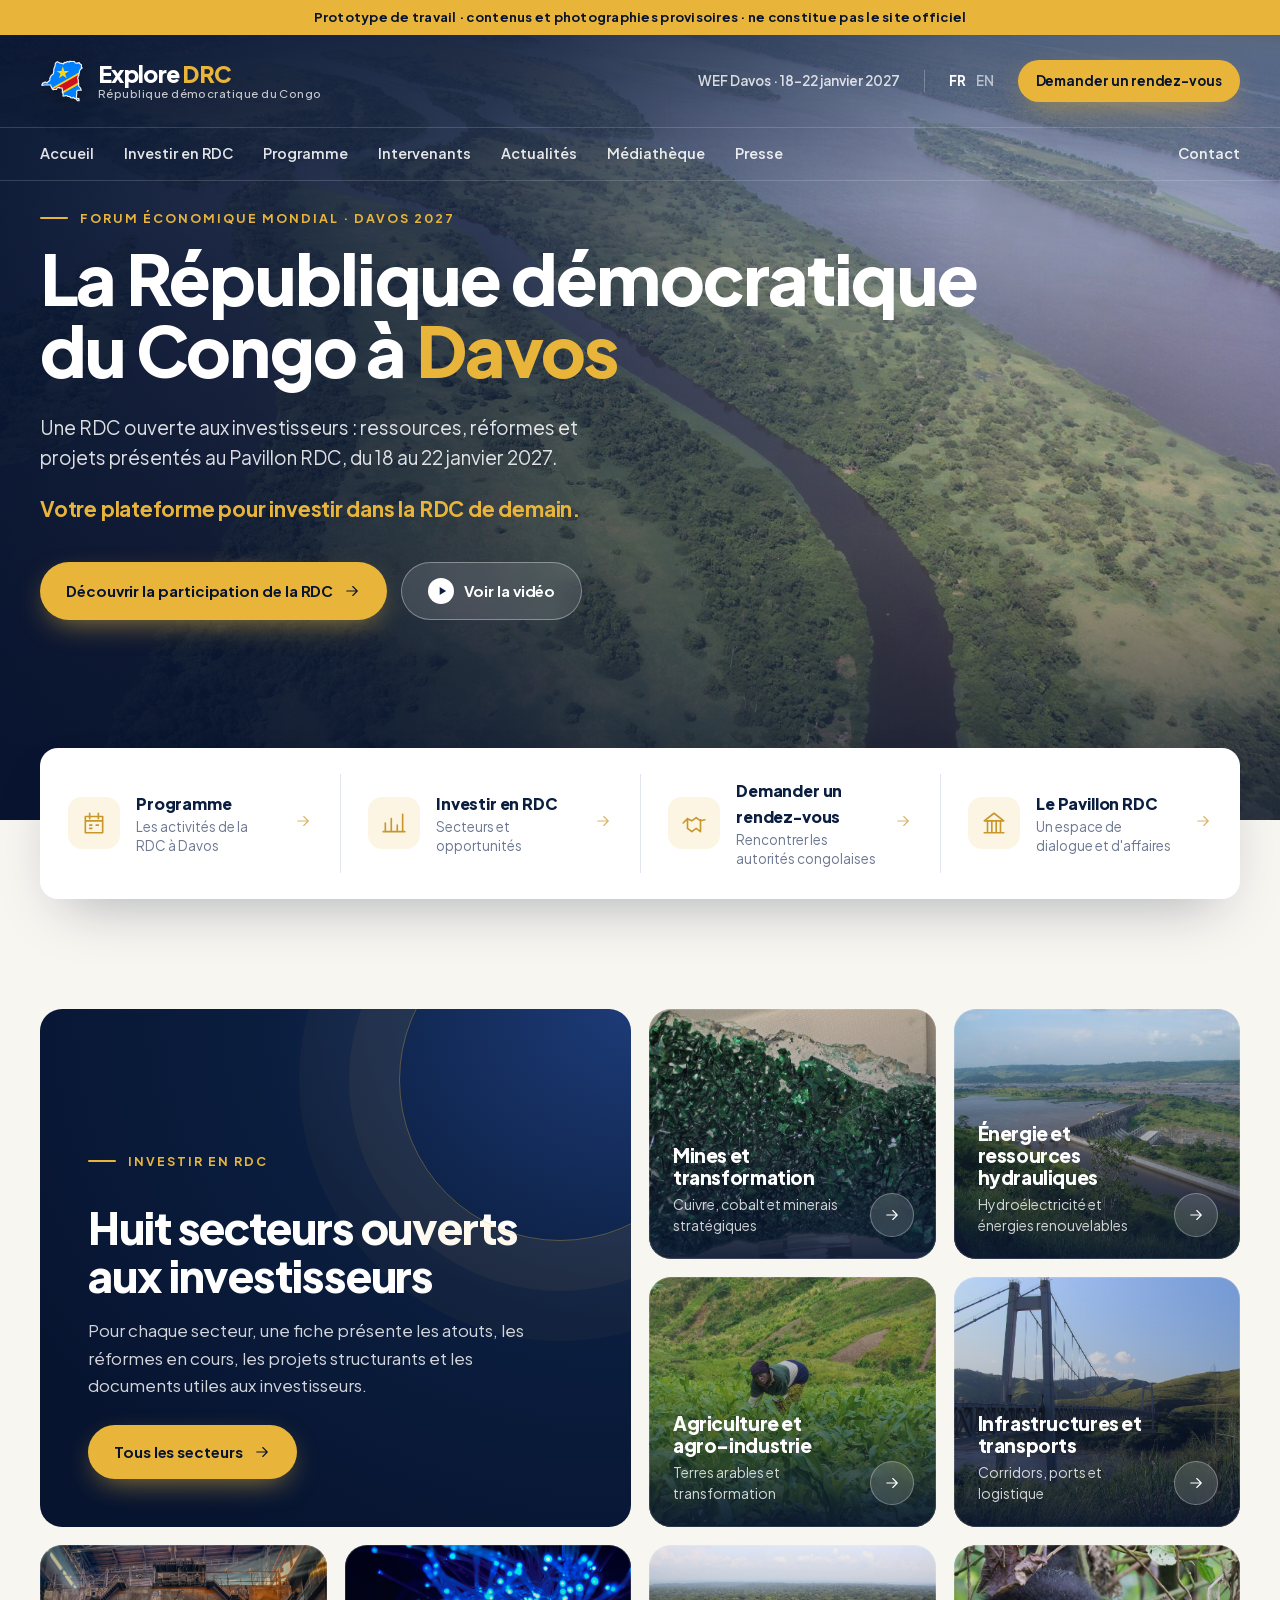
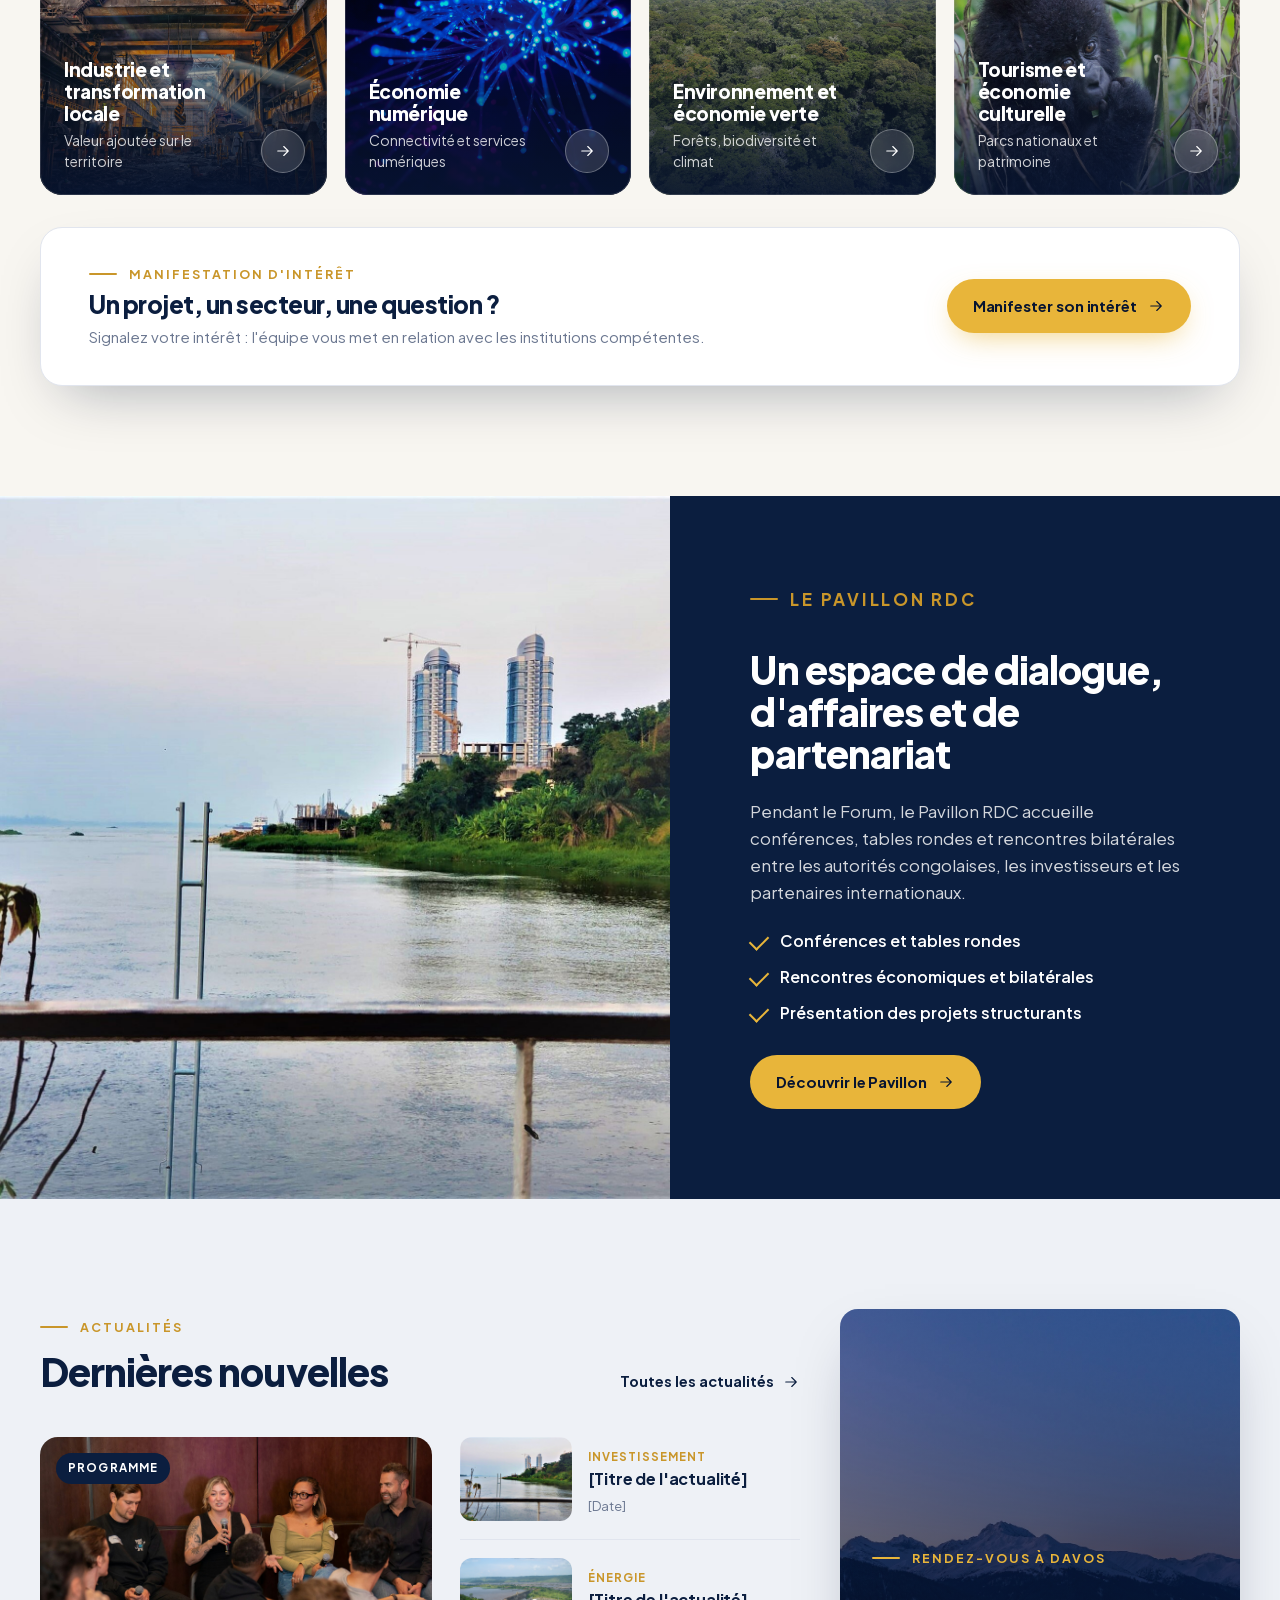
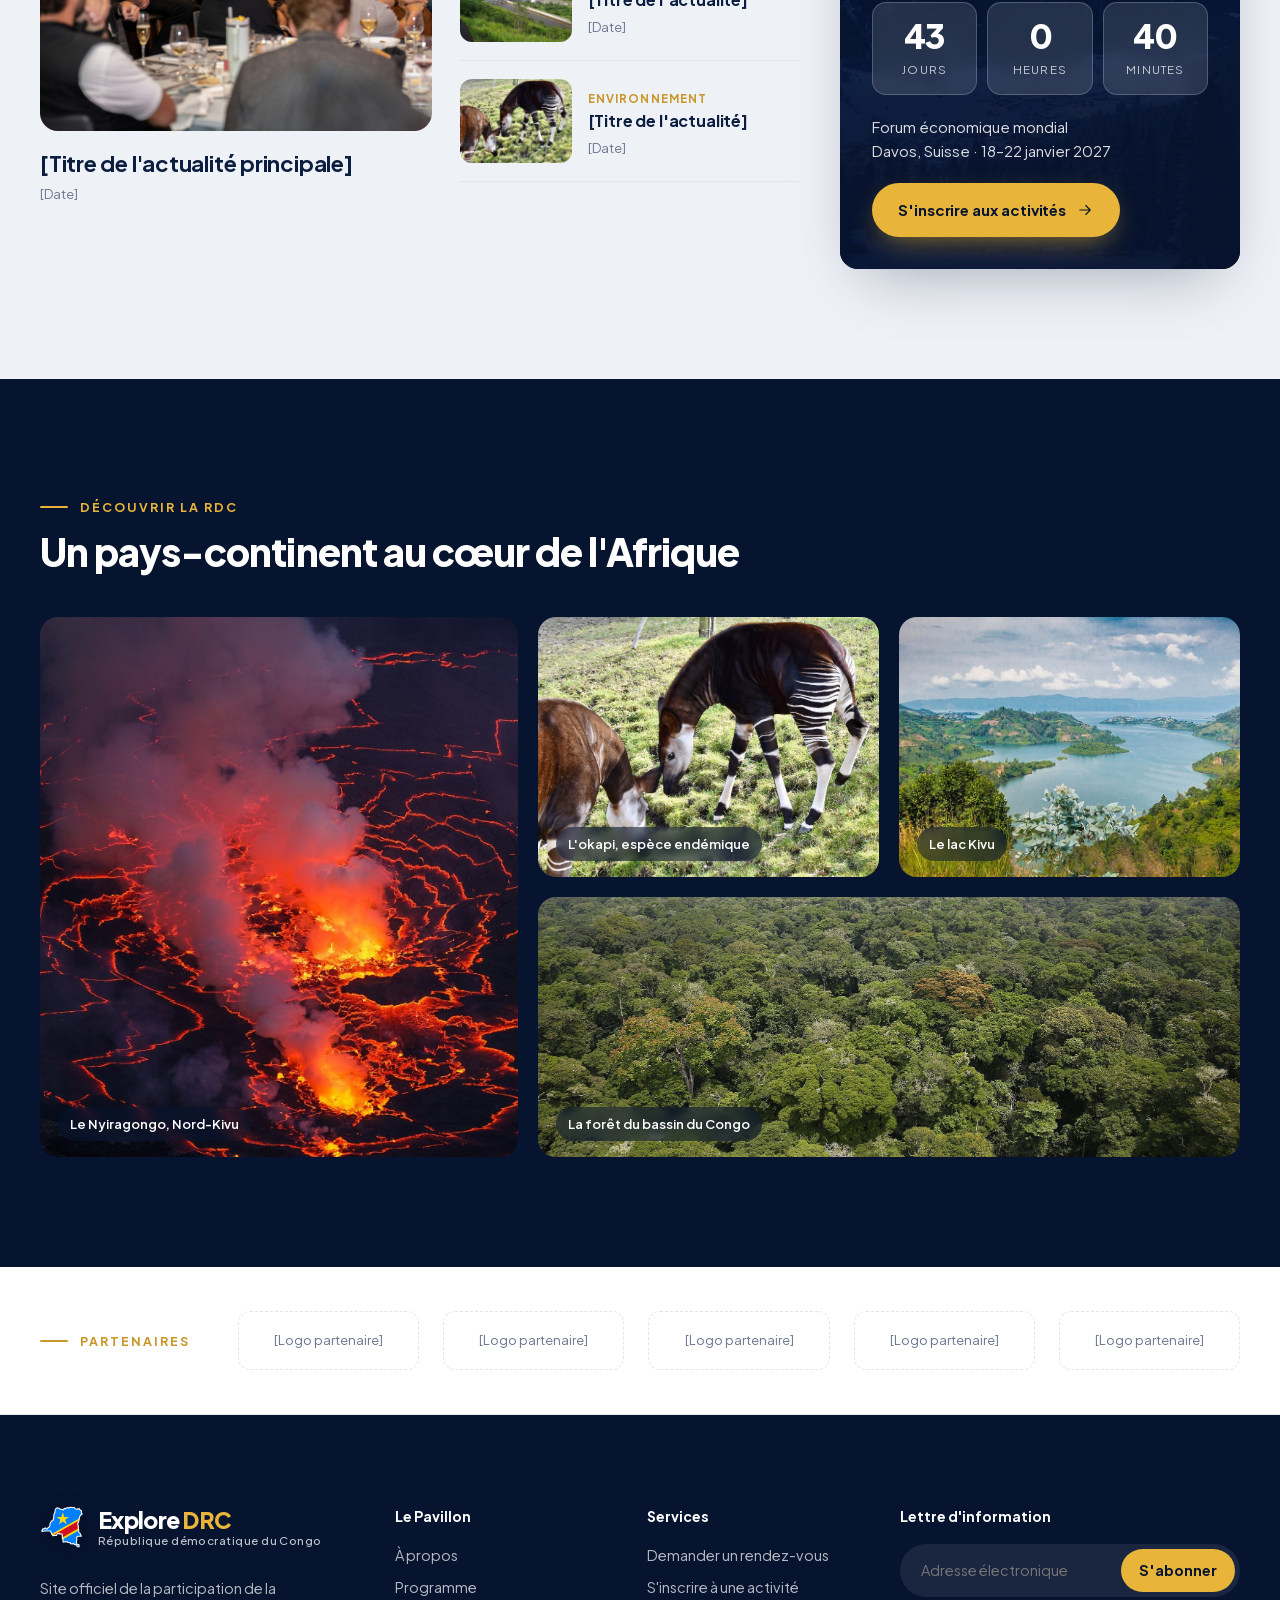
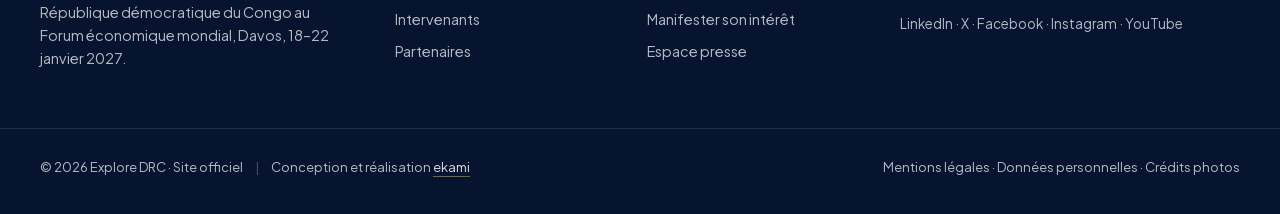
==== commit 5435ce8e: "Publication du prototype – 2026-11-21 20:35 (source 3f021ac)" ====
--- a/index.html
+++ b/index.html
@@ -1 +1 @@
-<!DOCTYPE html><html lang="fr" class="_3ZS-rW_variable"><head><meta charSet="utf-8"/><meta name="viewport" content="width=device-width, initial-scale=1"/><link rel="preload" href="/_next/static/media/d8aeca813a9ab546-s.p.18rizl4rsrl42.woff2" as="font" crossorigin="" type="font/woff2"/><link rel="preload" href="/brand/rdc-drapeau.svg" as="image"/><link rel="preload" href="/photos/rdc/fleuve-aerien.jpg" as="image"/><link rel="preload" href="/photos/rdc/malachite-kolwezi.jpg" as="image"/><link rel="preload" href="/photos/rdc/inga.jpg" as="image"/><link rel="preload" href="/photos/rdc/agriculture.jpg" as="image"/><link rel="preload" href="/photos/rdc/pont-matadi.jpg" as="image"/><link rel="preload" href="/photos/industrie.jpg" as="image"/><link rel="preload" href="/photos/numerique.jpg" as="image"/><link rel="preload" href="/photos/rdc/foret.jpg" as="image"/><link rel="preload" href="/photos/rdc/gorille.jpg" as="image"/><link rel="stylesheet" href="/_next/static/chunks/0eul7y4ipinh2.css" data-precedence="next"/><link rel="preload" as="script" fetchPriority="low" href="/_next/static/chunks/3obfewke3_gct.js"/><script src="/_next/static/chunks/2vwn96jjdnry0.js" async=""></script><script src="/_next/static/chunks/44g0duest-lyw.js" async=""></script><script src="/_next/static/chunks/3ehiuhcm2olua.js" async=""></script><script src="/_next/static/chunks/turbopack-2u1d16houkiyo.js" async=""></script><script src="/_next/static/chunks/2_fxnk36s8uq_.js" async=""></script><script src="/_next/static/chunks/2cb7apyo6-855.js" async=""></script><script src="/_next/static/chunks/1_22fsm_nb1dw.js" async=""></script><link rel="preload" href="/photos/rdc/kinshasa-fleuve.jpg" as="image"/><link rel="preload" href="/photos/actu2.jpg" as="image"/><link rel="preload" href="/photos/rdc/okapi.jpg" as="image"/><link rel="preload" href="/photos/davos.jpg" as="image"/><link rel="preload" href="/photos/rdc/nyiragongo.jpg" as="image"/><link rel="preload" href="/photos/rdc/kivu.jpg" as="image"/><title>Explore DRC – La RDC au Forum économique mondial 2027</title><meta name="description" content="Site officiel de la participation de la République démocratique du Congo au Forum économique mondial de Davos 2027."/><meta name="robots" content="noindex, nofollow"/><link rel="icon" href="/icon-4usi79.svg?icon.28gzko-syknrs.svg" sizes="any" type="image/svg+xml"/><meta name="next-size-adjust" content=""/><script src="/_next/static/chunks/0cz1d0mv5g_q7.js" noModule=""></script></head><body><div hidden=""><!--$--><!--/$--></div><header class="header"><div class="proto-ribbon">Prototype de travail · contenus et photographies provisoires · ne constitue pas le site officiel</div><div class="wrap header__top"><a class="logo" aria-label="Explore DRC, accueil" href="/"><img class="logo__map" src="/brand/rdc-drapeau.svg" alt="" width="44" height="44"/><span class="logo__text"><span class="logo__name">Explore <b>DRC</b></span><span class="logo__sub">République démocratique du Congo</span></span></a><div class="header__tools"><span class="header__event">WEF Davos · 18–22 janvier 2027</span><span class="lang"><b>FR</b><span>EN</span></span><a class="btn btn--gold btn--sm" href="#">Demander un rendez-vous</a></div></div><nav class="wrap nav" aria-label="Navigation principale"><a href="/">Accueil</a><a href="/investir/">Investir en RDC</a><a href="/programme/">Programme</a><a href="/intervenants/">Intervenants</a><a href="/actualites/">Actualités</a><a href="/mediatheque/">Médiathèque</a><a href="/presse/">Presse</a><a class="nav__contact" href="#">Contact</a></nav></header><main><section class="hero"><img class="hero__photo" src="/photos/rdc/fleuve-aerien.jpg" alt=""/><div class="hero__shade"></div><div class="wrap hero__inner"><p class="eyebrow eyebrow--gold">Forum économique mondial · Davos 2027</p><h1>La République démocratique<br/>du Congo à <span class="gold">Davos</span></h1><p class="hero__lead">Une RDC ouverte aux investisseurs : ressources, réformes et projets présentés au Pavillon RDC, du 18 au 22 janvier 2027.</p><p class="hero__slogan">Votre plateforme pour investir dans la RDC de demain.</p><div class="hero__actions"><a class="btn btn--gold" href="#">Découvrir la participation de la RDC <svg width="18" height="18" viewBox="0 0 24 24" fill="none" stroke="currentColor" stroke-width="1.5" stroke-linecap="round" stroke-linejoin="round" aria-hidden="true"><path d="M5 12h14m-6-6l6 6-6 6"></path></svg></a><a class="btn btn--glass" href="#"><span class="play"><svg width="14" height="14" viewBox="0 0 24 24" fill="none" stroke="currentColor" stroke-width="1.5" stroke-linecap="round" stroke-linejoin="round" aria-hidden="true"><path d="M8 5v14l11-7z"></path></svg></span>Voir la vidéo</a></div></div></section><section class="wrap access"><a class="access__item" href="/programme/"><span class="access__icon"><svg width="26" height="26" viewBox="0 0 24 24" fill="none" stroke="currentColor" stroke-width="1.5" stroke-linecap="round" stroke-linejoin="round" aria-hidden="true"><path d="M4 6h16v15H4zM4 10h16M8 3v5m8-5v5M8 14h2m4 0h2m-8 3h2"></path></svg></span><span><span class="access__title">Programme</span><span class="access__text">Les activités de la RDC à Davos</span></span><span class="access__arrow"><svg width="18" height="18" viewBox="0 0 24 24" fill="none" stroke="currentColor" stroke-width="1.5" stroke-linecap="round" stroke-linejoin="round" aria-hidden="true"><path d="M5 12h14m-6-6l6 6-6 6"></path></svg></span></a><a class="access__item" href="/investir/"><span class="access__icon"><svg width="26" height="26" viewBox="0 0 24 24" fill="none" stroke="currentColor" stroke-width="1.5" stroke-linecap="round" stroke-linejoin="round" aria-hidden="true"><path d="M4 20V12m5.5 8V8m5.5 12v-6m5 6V4M2 20h20"></path></svg></span><span><span class="access__title">Investir en RDC</span><span class="access__text">Secteurs et opportunités</span></span><span class="access__arrow"><svg width="18" height="18" viewBox="0 0 24 24" fill="none" stroke="currentColor" stroke-width="1.5" stroke-linecap="round" stroke-linejoin="round" aria-hidden="true"><path d="M5 12h14m-6-6l6 6-6 6"></path></svg></span></a><a class="access__item" href="#"><span class="access__icon"><svg width="26" height="26" viewBox="0 0 24 24" fill="none" stroke="currentColor" stroke-width="1.5" stroke-linecap="round" stroke-linejoin="round" aria-hidden="true"><path d="M2 12l4-4 4 2 4-3 4 3 4-1M6 8v9l4 3 4-3 4 3V9"></path></svg></span><span><span class="access__title">Demander un rendez-vous</span><span class="access__text">Rencontrer les autorités congolaises</span></span><span class="access__arrow"><svg width="18" height="18" viewBox="0 0 24 24" fill="none" stroke="currentColor" stroke-width="1.5" stroke-linecap="round" stroke-linejoin="round" aria-hidden="true"><path d="M5 12h14m-6-6l6 6-6 6"></path></svg></span></a><a class="access__item" href="#"><span class="access__icon"><svg width="26" height="26" viewBox="0 0 24 24" fill="none" stroke="currentColor" stroke-width="1.5" stroke-linecap="round" stroke-linejoin="round" aria-hidden="true"><path d="M3 21h18M4 10h16M12 3l9 7H3l9-7zM6 10v11m4-11v11m4-11v11m4-11v11"></path></svg></span><span><span class="access__title">Le Pavillon RDC</span><span class="access__text">Un espace de dialogue et d&#x27;affaires</span></span><span class="access__arrow"><svg width="18" height="18" viewBox="0 0 24 24" fill="none" stroke="currentColor" stroke-width="1.5" stroke-linecap="round" stroke-linejoin="round" aria-hidden="true"><path d="M5 12h14m-6-6l6 6-6 6"></path></svg></span></a></section><section class="section sectors-home"><div class="wrap"><div class="bento"><div class="bento__intro"><p class="eyebrow eyebrow--gold">Investir en RDC</p><h2>Huit secteurs ouverts aux investisseurs</h2><p class="bento__intro-text">Pour chaque secteur, une fiche présente les atouts, les réformes en cours, les projets structurants et les documents utiles aux investisseurs.</p><a class="btn btn--gold" href="/investir/">Tous les secteurs<!-- --> <svg width="18" height="18" viewBox="0 0 24 24" fill="none" stroke="currentColor" stroke-width="1.5" stroke-linecap="round" stroke-linejoin="round" aria-hidden="true"><path d="M5 12h14m-6-6l6 6-6 6"></path></svg></a></div><a class="bento__tile" href="/investir/"><img src="/photos/rdc/malachite-kolwezi.jpg" alt=""/><span class="bento__shade"></span><span class="bento__body"><span class="bento__name">Mines et transformation</span><span class="bento__desc">Cuivre, cobalt et minerais stratégiques</span></span><span class="bento__go" aria-hidden="true"><svg width="18" height="18" viewBox="0 0 24 24" fill="none" stroke="currentColor" stroke-width="1.5" stroke-linecap="round" stroke-linejoin="round" aria-hidden="true"><path d="M5 12h14m-6-6l6 6-6 6"></path></svg></span></a><a class="bento__tile" href="/investir/"><img src="/photos/rdc/inga.jpg" alt=""/><span class="bento__shade"></span><span class="bento__body"><span class="bento__name">Énergie et ressources hydrauliques</span><span class="bento__desc">Hydroélectricité et énergies renouvelables</span></span><span class="bento__go" aria-hidden="true"><svg width="18" height="18" viewBox="0 0 24 24" fill="none" stroke="currentColor" stroke-width="1.5" stroke-linecap="round" stroke-linejoin="round" aria-hidden="true"><path d="M5 12h14m-6-6l6 6-6 6"></path></svg></span></a><a class="bento__tile" href="/investir/"><img src="/photos/rdc/agriculture.jpg" alt=""/><span class="bento__shade"></span><span class="bento__body"><span class="bento__name">Agriculture et agro-industrie</span><span class="bento__desc">Terres arables et transformation</span></span><span class="bento__go" aria-hidden="true"><svg width="18" height="18" viewBox="0 0 24 24" fill="none" stroke="currentColor" stroke-width="1.5" stroke-linecap="round" stroke-linejoin="round" aria-hidden="true"><path d="M5 12h14m-6-6l6 6-6 6"></path></svg></span></a><a class="bento__tile" href="/investir/"><img src="/photos/rdc/pont-matadi.jpg" alt=""/><span class="bento__shade"></span><span class="bento__body"><span class="bento__name">Infrastructures et transports</span><span class="bento__desc">Corridors, ports et logistique</span></span><span class="bento__go" aria-hidden="true"><svg width="18" height="18" viewBox="0 0 24 24" fill="none" stroke="currentColor" stroke-width="1.5" stroke-linecap="round" stroke-linejoin="round" aria-hidden="true"><path d="M5 12h14m-6-6l6 6-6 6"></path></svg></span></a><a class="bento__tile" href="/investir/"><img src="/photos/industrie.jpg" alt=""/><span class="bento__shade"></span><span class="bento__body"><span class="bento__name">Industrie et transformation locale</span><span class="bento__desc">Valeur ajoutée sur le territoire</span></span><span class="bento__go" aria-hidden="true"><svg width="18" height="18" viewBox="0 0 24 24" fill="none" stroke="currentColor" stroke-width="1.5" stroke-linecap="round" stroke-linejoin="round" aria-hidden="true"><path d="M5 12h14m-6-6l6 6-6 6"></path></svg></span></a><a class="bento__tile" href="/investir/"><img src="/photos/numerique.jpg" alt=""/><span class="bento__shade"></span><span class="bento__body"><span class="bento__name">Économie numérique</span><span class="bento__desc">Connectivité et services numériques</span></span><span class="bento__go" aria-hidden="true"><svg width="18" height="18" viewBox="0 0 24 24" fill="none" stroke="currentColor" stroke-width="1.5" stroke-linecap="round" stroke-linejoin="round" aria-hidden="true"><path d="M5 12h14m-6-6l6 6-6 6"></path></svg></span></a><a class="bento__tile" href="/investir/"><img src="/photos/rdc/foret.jpg" alt=""/><span class="bento__shade"></span><span class="bento__body"><span class="bento__name">Environnement et économie verte</span><span class="bento__desc">Forêts, biodiversité et climat</span></span><span class="bento__go" aria-hidden="true"><svg width="18" height="18" viewBox="0 0 24 24" fill="none" stroke="currentColor" stroke-width="1.5" stroke-linecap="round" stroke-linejoin="round" aria-hidden="true"><path d="M5 12h14m-6-6l6 6-6 6"></path></svg></span></a><a class="bento__tile" href="/investir/"><img src="/photos/rdc/gorille.jpg" alt=""/><span class="bento__shade"></span><span class="bento__body"><span class="bento__name">Tourisme et économie culturelle</span><span class="bento__desc">Parcs nationaux et patrimoine</span></span><span class="bento__go" aria-hidden="true"><svg width="18" height="18" viewBox="0 0 24 24" fill="none" stroke="currentColor" stroke-width="1.5" stroke-linecap="round" stroke-linejoin="round" aria-hidden="true"><path d="M5 12h14m-6-6l6 6-6 6"></path></svg></span></a><a class="bento__cta" href="#"><span><span class="eyebrow eyebrow--gold">Manifestation d&#x27;intérêt</span><span class="bento__cta-title">Un projet, un secteur, une question ?</span><span class="bento__cta-text">Signalez votre intérêt : l&#x27;équipe vous met en relation avec les institutions compétentes.</span></span><span class="btn btn--gold">Manifester son intérêt <svg width="18" height="18" viewBox="0 0 24 24" fill="none" stroke="currentColor" stroke-width="1.5" stroke-linecap="round" stroke-linejoin="round" aria-hidden="true"><path d="M5 12h14m-6-6l6 6-6 6"></path></svg></span></a></div></div></section><section class="split"><div class="split__photo"><img src="/photos/rdc/kinshasa-fleuve.jpg" alt="Kinshasa au bord du fleuve Congo"/></div><div class="split__text"><p class="eyebrow">Le Pavillon RDC</p><h2>Un espace de dialogue, d&#x27;affaires et de partenariat</h2><p>Pendant le Forum, le Pavillon RDC accueille conférences, tables rondes et rencontres bilatérales entre les autorités congolaises, les investisseurs et les partenaires internationaux.</p><ul class="checks"><li>Conférences et tables rondes</li><li>Rencontres économiques et bilatérales</li><li>Présentation des projets structurants</li></ul><a class="btn btn--navy" href="#">Découvrir le Pavillon <svg width="18" height="18" viewBox="0 0 24 24" fill="none" stroke="currentColor" stroke-width="1.5" stroke-linecap="round" stroke-linejoin="round" aria-hidden="true"><path d="M5 12h14m-6-6l6 6-6 6"></path></svg></a></div></section><section class="section section--tint"><div class="wrap newsgrid"><div><div class="head"><div><p class="eyebrow">Actualités</p><h2>Dernières nouvelles</h2></div><a class="more" href="#">Toutes les actualités <svg width="18" height="18" viewBox="0 0 24 24" fill="none" stroke="currentColor" stroke-width="1.5" stroke-linecap="round" stroke-linejoin="round" aria-hidden="true"><path d="M5 12h14m-6-6l6 6-6 6"></path></svg></a></div><div class="news"><article class="news__lead"><div class="news__img"><img src="/photos/actu2.jpg" alt=""/><span class="tag">Programme</span></div><h3>[Titre de l&#x27;actualité principale]</h3><p class="date">[Date]</p></article><div class="news__list"><article class="news__item"><img src="/photos/rdc/kinshasa-fleuve.jpg" alt=""/><div><span class="news__cat">Investissement</span><h3>[Titre de l&#x27;actualité]</h3><p class="date">[Date]</p></div></article><article class="news__item"><img src="/photos/rdc/inga.jpg" alt=""/><div><span class="news__cat">Énergie</span><h3>[Titre de l&#x27;actualité]</h3><p class="date">[Date]</p></div></article><article class="news__item"><img src="/photos/rdc/okapi.jpg" alt=""/><div><span class="news__cat">Environnement</span><h3>[Titre de l&#x27;actualité]</h3><p class="date">[Date]</p></div></article></div></div></div><aside class="davos"><img src="/photos/davos.jpg" alt=""/><div class="davos__shade"></div><div class="davos__body"><p class="eyebrow eyebrow--gold">Rendez-vous à Davos</p><div class="count"><div><b>–</b><span>Jours</span></div><div><b>–</b><span>Heures</span></div><div><b>–</b><span>Minutes</span></div></div><p class="davos__info">Forum économique mondial<br/>Davos, Suisse · 18–22 janvier 2027</p><a class="btn btn--gold" href="/programme/">S&#x27;inscrire aux activités <svg width="18" height="18" viewBox="0 0 24 24" fill="none" stroke="currentColor" stroke-width="1.5" stroke-linecap="round" stroke-linejoin="round" aria-hidden="true"><path d="M5 12h14m-6-6l6 6-6 6"></path></svg></a></div></aside></div></section><section class="discover"><div class="wrap"><div class="head head--light"><div><p class="eyebrow eyebrow--gold">Découvrir la RDC</p><h2>Un pays-continent au cœur de l&#x27;Afrique</h2></div></div><div class="mosaic"><figure class="mosaic__item mosaic__item--0"><img src="/photos/rdc/nyiragongo.jpg" alt="Le Nyiragongo, Nord-Kivu"/><figcaption>Le Nyiragongo, Nord-Kivu</figcaption></figure><figure class="mosaic__item mosaic__item--1"><img src="/photos/rdc/okapi.jpg" alt="L&#x27;okapi, espèce endémique"/><figcaption>L&#x27;okapi, espèce endémique</figcaption></figure><figure class="mosaic__item mosaic__item--2"><img src="/photos/rdc/kivu.jpg" alt="Le lac Kivu"/><figcaption>Le lac Kivu</figcaption></figure><figure class="mosaic__item mosaic__item--3"><img src="/photos/rdc/foret.jpg" alt="La forêt du bassin du Congo"/><figcaption>La forêt du bassin du Congo</figcaption></figure></div></div></section><section class="partners"><div class="wrap partners__row"><p class="eyebrow">Partenaires</p><div class="partners__logos"><span>[Logo partenaire]</span><span>[Logo partenaire]</span><span>[Logo partenaire]</span><span>[Logo partenaire]</span><span>[Logo partenaire]</span></div></div></section><!--$--><!--/$--></main><footer class="footer"><div class="wrap footer__grid"><div><a class="logo" aria-label="Explore DRC, accueil" href="/"><img class="logo__map" src="/brand/rdc-drapeau.svg" alt="" width="44" height="44"/><span class="logo__text"><span class="logo__name">Explore <b>DRC</b></span><span class="logo__sub">République démocratique du Congo</span></span></a><p class="footer__note">Site officiel de la participation de la République démocratique du Congo au Forum économique mondial, Davos, 18–22 janvier 2027.</p></div><div><h4>Le Pavillon</h4><a href="#">À propos</a><a href="/programme">Programme</a><a href="/intervenants">Intervenants</a><a href="#">Partenaires</a></div><div><h4>Services</h4><a href="#">Demander un rendez-vous</a><a href="#">S&#x27;inscrire à une activité</a><a href="#">Manifester son intérêt</a><a href="/presse">Espace presse</a></div><div><h4>Lettre d&#x27;information</h4><form class="newsletter"><input type="email" placeholder="Adresse électronique" aria-label="Adresse électronique"/><button type="button">S&#x27;abonner</button></form><p class="footer__social">LinkedIn · X · Facebook · Instagram · YouTube</p></div></div><div class="wrap footer__legal"><span>© 2026 Explore DRC · Site officiel<span class="footer__sep" aria-hidden="true">|</span>Conception et réalisation<!-- --> <a href="https://www.ekami.ch" class="footer__credit" target="_blank" rel="noopener">ekami</a></span><span>Mentions légales · Données personnelles · <a href="/credits/">Crédits photos</a></span></div></footer><script id="_R_">(globalThis["TURBOPACK"] || (globalThis["TURBOPACK"] = [])).push({"otherChunks":["static/chunks/3obfewke3_gct.js","static/chunks/2vwn96jjdnry0.js","static/chunks/44g0duest-lyw.js","static/chunks/3ehiuhcm2olua.js"],"runtimeModuleIds":[94553]});</script><script src="/_next/static/chunks/3obfewke3_gct.js" async=""></script><script>(self.__next_f=self.__next_f||[]).push([0])</script><script>self.__next_f.push([1,"1:\"$Sreact.fragment\"\n2:\"/_next/static/chunks/2_fxnk36s8uq_.js\"\n3:I[39756,[\"$2\"],\"default\"]\n4:I[37457,[\"$2\"],\"default\"]\n7:\"/_next/static/chunks/2cb7apyo6-855.js\"\n8:\"/_next/static/chunks/1_22fsm_nb1dw.js\"\n9:I[22016,[\"$7\",\"$8\"],\"\"]\n12:\"ViewportBoundary\"\n13:I[97367,[\"$2\"],\"$12\"]\n15:\"MetadataBoundary\"\n16:I[97367,[\"$2\"],\"$15\"]\n17:\"$Sreact.suspense\"\n19:I[68027,[],\"default\",1]\n:HL[\"/_next/static/chunks/0eul7y4ipinh2.css\",\"style\"]\n:HL[\"/_next/static/media/d8aeca813a9ab546-s.p.18rizl4rsrl42.woff2\",\"font\",{\"crossOrigin\":\"\",\"type\":\"font/woff2\"}]\n:HL[\"/brand/rdc-drapeau.svg\",\"image\"]\n5:X\n10:[[\"children\",{\"s\":\"__PAGE__\",\"h\":512,\"d\":{\"r\":\"$L11\",\"p\":false,\"v\":null}}]]\n6:[[\"children\",{\"s\":\"(frontend)\",\"h\":528,\"d\":{\"r\":[\"$\",\"$1\",\"c\",{\"children\":[[[\"$\",\"link\",\"0\",{\"rel\":\"stylesheet\",\"href\":\"/_next/static/chunks/0eul7y4ipinh2.css\",\"precedence\":\"next\",\"crossOrigin\":\"$undefined\",\"nonce\":\"$undefined\"}],[\"$\",\"script\",\"script-0\",{\"src\":\"/_next/static/chunks/2cb7apyo6-855.js\",\"async\":true,\"nonce\":\"$undefined\"}]],[\"$\",\"html\",null,{\"lang\":\"fr\",\"className\":\"_3ZS-rW_variable\",\"children\":[\"$\",\"body\",null,{\"children\":[[\"$\",\"header\",null,{\"className\":\"header\",\"children\":[[\"$\",\"div\",null,{\"className\":\"proto-ribbon\",\"children\":\"Prototype de travail · contenus et photographies provisoires · ne constitue pas le site officiel\"}],[\"$\",\"div\",null,{\"className\":\"wrap header__top\",\"children\":[[\"$\",\"$L9\",null,{\"href\":\"/\",\"className\":\"logo\",\"aria-label\":\"Explore DRC, accueil\",\"children\":[[\"$\",\"img\",null,{\"className\":\"logo__map\",\"src\":\"/brand/rdc-drapeau.svg\",\"alt\":\"\",\"width\":44,\"height\":44}],[\"$\",\"span\",null,{\"className\":\"logo__text\",\"children\":[[\"$\",\"span\",null,{\"className\":\"logo__name\",\"children\":[\"Explore \",[\"$\",\"b\",null,{\"children\":\"DRC\"}]]}],[\"$\",\"span\",null,{\"className\":\"logo__sub\",\"children\":\"République démocratique du Congo\"}]]}]]}],[\"$\",\"div\",null,{\"className\":\"header__tools\",\"children\":[[\"$\",\"span\",null,{\"className\":\"header__event\",\"children\":\"WEF Davos · 18–22 janvier 2027\"}],[\"$\",\"span\",null,{\"className\":\"lang\",\"children\":[[\"$\",\"b\",null,{\"children\":\"FR\"}],[\"$\",\"span\",null,{\"children\":\"EN\"}]]}],[\"$\",\"$L9\",null,{\"href\":\"#\",\"className\":\"btn btn--gold btn--sm\",\"children\":\"Demander un rendez-vous\"}]]}]]}],[\"$\",\"nav\",null,{\"className\":\"wrap nav\",\"aria-label\":\"Navigation principale\",\"children\":[[[\"$\",\"$L9\",\"Accueil\",{\"href\":\"/\",\"children\":\"Accueil\"}],[\"$\",\"$L9\",\"Investir en RDC\",{\"href\":\"/investir\",\"children\":\"Investir en RDC\"}],[\"$\",\"$L9\",\"Programme\",{\"href\":\"/programme\",\"children\":\"Programme\"}],[\"$\",\"$L9\",\"Intervenants\",{\"href\":\"/intervenants\",\"children\":\"Intervenants\"}],[\"$\",\"$L9\",\"Actualités\",{\"href\":\"/actualites\",\"children\":\"Actualités\"}],[\"$\",\"$L9\",\"Médiathèque\",{\"href\":\"/mediatheque\",\"children\":\"Médiathèque\"}],[\"$\",\"$L9\",\"Presse\",{\"href\":\"/presse\",\"children\":\"Presse\"}]],[\"$\",\"$L9\",null,{\"href\":\"#\",\"className\":\"nav__contact\",\"children\":\"Contact\"}]]}]]}],[\"$\",\"main\",null,{\"children\":[\"$\",\"$L3\",null,{\"parallelRouterKey\":\"children\",\"error\":\"$undefined\",\"errorStyles\":\"$undefined\",\"errorScripts\":\"$undefined\",\"template\":[\"$\",\"$L4\",null,{}],\"templateStyles\":\"$undefined\",\"templateScripts\":\"$undefined\",\"notFound\":[[[\"$\",\"title\",null,{\"children\":\"404: This page could not be found.\"}],[\"$\",\"div\",null,{\"style\":\"$0:t:t:d:r:props:children:1:props:notFound:0:1:props:style\",\"children\":[\"$\",\"div\",null,{\"children\":[[\"$\",\"style\",null,{\"dangerouslySetInnerHTML\":{\"__html\":\"body{color:#000;background:#fff;margin:0}.next-error-h1{border-right:1px solid rgba(0,0,0,.3)}@media (prefers-color-scheme:dark){body{color:#fff;background:#000}.next-error-h1{border-right:1px solid rgba(255,255,255,.3)}}\"}}],[\"$\",\"h1\",null,{\"className\":\"next-error-h1\",\"style\":\"$0:t:t:d:r:props:children:1:props:notFound:0:1:props:children:props:children:1:props:style\",\"children\":404}],[\"$\",\"div\",null,{\"style\":\"$0:t:t:d:r:props:children:1:props:notFound:0:1:props:children:props:children:2:props:style\",\"children\":[\"$\",\"h2\",null,{\"style\":\"$0:t:t:d:r:props:children:1:props:notFound:0:1:props:children:props:children:2:props:children:props:style\",\"children\":\"This page could not be found.\"}]}]]}]}]],[]],\"forbidden\":\"$undefined\",\"unauthorized\":\"$undefined\"}]}],[\"$\",\"footer\",null,{\"className\":\"footer\",\"children\":[[\"$\",\"div\",null,{\"className\":\"wrap footer__grid\",\"children\":[[\"$\",\"div\",null,{\"children\":[[\"$\",\"$L9\",null,{\"href\":\"/\",\"className\":\"logo\",\"aria-label\":\"Explore DRC, accueil\",\"children\":[[\"$\",\"img\",null,{\"className\":\"logo__map\",\"src\":\"/brand/rdc-drapeau.svg\",\"alt\":\"\",\"width\":44,\"height\":44}],\"$La\"]}],\"$Lb\"]}],\"$Lc\",\"$Ld\",\"$Le\"]}],\"$Lf\"]}]]}]}]]}],\"p\":false,\"v\":null},\"c\":\"$Q10\"}]]\n0:{\"P\":null,\"c\":[\"\",\"\"],\"q\":\"\",\"i\":false,\"t\":{\"t\":{\"s\":\"\",\"h\":528,\"d\":{\"r\":[\"$\",\"$1\",\"c\",{\"children\":[null,[\"$\",\"$L3\",null,{\"parallelRouterKey\":\"children\",\"error\":\"$undefined\",\"errorStyles\":\"$undefined\",\"errorScripts\":\"$undefined\",\"template\":[\"$\",\"$L4\",null,{}],\"templateStyles\":\"$undefined\",\"templateScripts\":\"$undefined\",\"notFound\":[[[\"$\",\"title\",null,{\"children\":\"404: This page could not be found.\"}],[\"$\",\"div\",null,{\"style\":{\"fontFamily\":\"system-ui,\\\"Segoe UI\\\",Roboto,Helvetica,Arial,sans-serif,\\\"Apple Color Emoji\\\",\\\"Segoe UI Emoji\\\"\",\"height\":\"100vh\",\"textAlign\":\"center\",\"display\":\"flex\",\"flexDirection\":\"column\",\"alignItems\":\"center\",\"justifyContent\":\"center\"},\"children\":[\"$\",\"div\",null,{\"children\":[[\"$\",\"style\",null,{\"dangerouslySetInnerHTML\":{\"__html\":\"body{color:#000;background:#fff;margin:0}.next-error-h1{border-right:1px solid rgba(0,0,0,.3)}@media (prefers-color-scheme:dark){body{color:#fff;background:#000}.next-error-h1{border-right:1px solid rgba(255,255,255,.3)}}\"}}],[\"$\",\"h1\",null,{\"className\":\"next-error-h1\",\"style\":{\"display\":\"inline-block\",\"margin\":\"0 20px 0 0\",\"padding\":\"0 23px 0 0\",\"fontSize\":24,\"fontWeight\":500,\"verticalAlign\":\"top\",\"lineHeight\":\"49px\"},\"children\":404}],[\"$\",\"div\",null,{\"style\":{\"display\":\"inline-block\"},\"children\":[\"$\",\"h2\",null,{\"style\":{\"fontSize\":14,\"fontWeight\":400,\"lineHeight\":\"49px\",\"margin\":0},\"children\":\"This page could not be found.\"}]}]]}]}]],[]],\"forbidden\":\"$undefined\",\"unauthorized\":\"$undefined\"}]]}],\"p\":false,\"v\":\"$5\"},\"c\":\"$Q6\"},\"h\":{\"r\":[\"$\",\"$1\",\"h\",{\"children\":[null,[\"$\",\"$L13\",null,{\"children\":\"$L14\"}],[\"$\",\"$L16\",null,{\"children\":[[\"$\",\"div\",null,{\"hidden\":true,\"children\":[\"$\",\"$17\",null,{\"name\":\"Next.Metadata\",\"children\":\"$L18\"}]}],null]}],[\"$\",\"meta\",null,{\"name\":\"next-size-adjust\",\"content\":\"\"}]]}],\"p\":false,\"v\":null}},\"m\":\"$undefined\",\"G\":[\"$19\",[]],\"S\":true,\"r\":\"$undefined\",\"s\":\"$undefined\",\"a\":\"$undefined\",\"l\":\"$undefined\",\"p\":\"$undefined\",\"d\":\"$undefined\",\"b\":\"2Kt4QnvD9YX3smwWBBypB\"}\n:HL[\"/photos/rdc/fleuve-aerien.jpg\",\"image\"]\n5:C\na:[\"$\",\"span\",null,{\"className\":\"logo__text\",\"children\":[[\"$\",\"span\",null,{\"className\":\"logo__name\",\"children\":[\"Explore \",[\"$\",\"b\",null,{\"children\":\"DRC\"}]]}],[\"$\",\"span\",null,{\"className\":\"logo__sub\",\"children\":\"République démocratique du Congo\"}]]}]\nb:[\"$\",\"p\",null,{\"className\":\"footer__note\",\"children\":\"Site officiel de la participation de la République démocratique du Congo au Forum économique mondial, Davos, 18–22 janvier 2027.\"}]\nc:[\"$\",\"div\",null,{\"children\":[[\"$\",\"h4\",null,{\"children\":\"Le Pavillon\"}],[\"$\",\"a\",null,{\"href\":\"#\",\"children\":\"À propos\"}],[\"$\",\"a\",null,{\"href\":\"/programme\",\"children\":\"Programme\"}],[\"$\",\"a\",null,{\"href\":\"/intervenants\",\"children\":\"Intervenants\"}],[\"$\",\"a\",null,{\"href\":\"#\",\"children\":\"Partenaires\"}]]}]\nd:[\"$\",\"div\",null,{\"children\":[[\"$\",\"h4\",null,{\"children\":\"Services\"}],[\"$\",\"a\",null,{\"href\":\"#\",\"children\":\"Demander un rendez-vous\"}],[\"$\",\"a\",null,{\"href\":\"#\",\"children\":\"S'inscrire à une activité\"}],[\"$\",\"a\",null,{\"href\":\"#\",\"children\":\"Manifester son intérêt\"}],[\"$\",\"a\",null,{\"href\":\"/presse\",\"children\":\"Espace presse\"}]]}]\ne:[\"$\",\"div\",null,{\"children\":[[\"$\",\"h4\",null,{\"children\":\"Lettre d'information\"}],[\"$\",\"form\",null,{\"className\":\"newsletter\",\"children\":[[\"$\",\"input\",null,{\"type\":\"email\",\"placeholder\":\"Adresse électronique\",\"aria-label\":\"Adresse électronique\"}],[\"$\",\"button\",null,{\"type\":\"button\",\"children\":\"S'abonner\"}]]}],[\"$\",\"p\",null,{\"className\":\"footer__social\",\"children\":\"LinkedIn · X · Facebook · Instagram · YouTube\"}]]}]\nf:[\"$\",\"div\",null,{\"className\":\"wrap footer__legal\",\"children\":[[\"$\",\"span\",null,{\"children\":[\"© 2026 Explore DRC · Site officiel\",[\"$\",\"span\",null,{\"className\":\"footer__sep\",\"aria-hidden\":true,\"children\":\"|\"}],\"Conception et réalisation\",\" \",[\"$\",\"a\",null,{\"href\":\"https://www.ekami.ch\",\"className\":\"footer__credit\",\"target\":\"_blank\",\"rel\":\"noopener\",\"children\":\"ekami\"}]]}],[\"$\",\"span\",null,{\"children\":[\"Mentions légales · Données personnelles · \",[\"$\",\"$L9\",null,{\"href\":\"/credits\",\"children\":\"Crédits photos\"}]]}]]}]\n11:[\"$\",\"$1\",\"c\",{\"children\":[[[\"$\",\"section\",null,{\"className\":\"hero\",\"children\":[[\"$\",\"img\",null,{\"className\":\"hero__photo\",\"src\":\"/photos/rdc/fleuve-aerien.jpg\",\"alt\":\"\"}],[\"$\",\"div\",null,{\"className\":\"hero__shade\"}],[\"$\",\"div\",null,{\"className\":\"wrap hero__inner\",\"children\":[[\"$\",\"p\",null,{\"className\":\"eyebrow eyebrow--gold\",\"children\":\"Forum économique mondial · Davos 2027\"}],[\"$\",\"h1\",null,{\"children\":[\"La République démocratique\",[\"$\",\"br\",null,{}],\"du Congo à \",[\"$\",\"span\",null,{\"className\":\"gold\",\"children\":\"Davos\"}]]}],[\"$\",\"p\",null,{\"className\":\"hero__lead\",\"children\":\"Une RDC ouverte aux investisseurs : ressources, réformes et projets présentés au Pavillon RDC, du 18 au 22 janvier 2027.\"}],[\"$\",\"p\",null,{\"className\":\"hero__slogan\",\"children\":\"Votre plateforme pour investir dans la RDC de demain.\"}],[\"$\",\"div\",null,{\"className\":\"hero__actions\",\"children\":[[\"$\",\"$L9\",null,{\"href\":\"#\",\"className\":\"btn btn--gold\",\"children\":[\"Découvrir la participation de la RDC \",[\"$\",\"svg\",null,{\"width\":18,\"height\":18,\"viewBox\":\"0 0 24 24\",\"fill\":\"none\",\"stroke\":\"currentColor\",\"strokeWidth\":\"1.5\",\"strokeLinecap\":\"round\",\"strokeLinejoin\":\"round\",\"aria-hidden\":true,\"children\":[\"$\",\"path\",null,{\"d\":\"M5 12h14m-6-6l6 6-6 6\"}]}]]}],[\"$\",\"$L9\",null,{\"href\":\"#\",\"className\":\"btn btn--glass\",\"children\":[[\"$\",\"span\",null,{\"className\":\"play\",\"children\":[\"$\",\"svg\",null,{\"width\":14,\"height\":14,\"viewBox\":\"0 0 24 24\",\"fill\":\"none\",\"stroke\":\"currentColor\",\"strokeWidth\":\"1.5\",\"strokeLinecap\":\"round\",\"strokeLinejoin\":\"round\",\"aria-hidden\":true,\"children\":[\"$\",\"path\",null,{\"d\":\"M8 5v14l11-7z\"}]}]}],\"Voir la vidéo\"]}]]}]]}]]}],[\"$\",\"section\",null,{\"className\":\"wrap access\",\"children\":[[\"$\",\"$L9\",\"Programme\",{\"href\":\"/programme\",\"className\":\"access__item\",\"children\":[[\"$\",\"span\",null,{\"className\":\"access__icon\",\"children\":[\"$\",\"svg\",null,{\"width\":26,\"height\":26,\"viewBox\":\"0 0 24 24\",\"fill\":\"none\",\"stroke\":\"currentColor\",\"strokeWidth\":\"1.5\",\"strokeLinecap\":\"round\",\"strokeLinejoin\":\"round\",\"aria-hidden\":true,\"children\":[\"$\",\"path\",null,{\"d\":\"M4 6h16v15H4zM4 10h16M8 3v5m8-5v5M8 14h2m4 0h2m-8 3h2\"}]}]}],[\"$\",\"span\",null,{\"children\":[[\"$\",\"span\",null,{\"className\":\"access__title\",\"children\":\"Programme\"}],[\"$\",\"span\",null,{\"className\":\"access__text\",\"children\":\"Les activités de la RDC à Davos\"}]]}],[\"$\",\"span\",null,{\"className\":\"access__arrow\",\"children\":[\"$\",\"svg\",null,{\"width\":18,\"height\":18,\"viewBox\":\"0 0 24 24\",\"fill\":\"none\",\"stroke\":\"currentColor\",\"strokeWidth\":\"1.5\",\"strokeLinecap\":\"round\",\"strokeLinejoin\":\"round\",\"aria-hidden\":true,\"children\":\"$11:props:children:0:0:props:children:2:props:children:4:props:children:0:props:children:1:props:children\"}]}]]}],[\"$\",\"$L9\",\"Investir en RDC\",{\"href\":\"/investir\",\"className\":\"access__item\",\"children\":[[\"$\",\"span\",null,{\"className\":\"access__icon\",\"children\":[\"$\",\"svg\",null,{\"width\":26,\"height\":26,\"viewBox\":\"0 0 24 24\",\"fill\":\"none\",\"stroke\":\"currentColor\",\"strokeWidth\":\"1.5\",\"strokeLinecap\":\"round\",\"strokeLinejoin\":\"round\",\"aria-hidden\":true,\"children\":[\"$\",\"path\",null,{\"d\":\"M4 20V12m5.5 8V8m5.5 12v-6m5 6V4M2 20h20\"}]}]}],[\"$\",\"span\",null,{\"children\":[[\"$\",\"span\",null,{\"className\":\"access__title\",\"children\":\"Investir en RDC\"}],[\"$\",\"span\",null,{\"className\":\"access__text\",\"children\":\"Secteurs et opportunités\"}]]}],[\"$\",\"span\",null,{\"className\":\"access__arrow\",\"children\":[\"$\",\"svg\",null,{\"width\":18,\"height\":18,\"viewBox\":\"0 0 24 24\",\"fill\":\"none\",\"stroke\":\"currentColor\",\"strokeWidth\":\"1.5\",\"strokeLinecap\":\"round\",\"strokeLinejoin\":\"round\",\"aria-hidden\":true,\"children\":\"$11:props:children:0:0:props:children:2:props:children:4:props:children:0:props:children:1:props:children\"}]}]]}],[\"$\",\"$L9\",\"Demander un rendez-vous\",{\"href\":\"#\",\"className\":\"access__item\",\"children\":[[\"$\",\"span\",null,{\"className\":\"access__icon\",\"children\":[\"$\",\"svg\",null,{\"width\":26,\"height\":26,\"viewBox\":\"0 0 24 24\",\"fill\":\"none\",\"stroke\":\"currentColor\",\"strokeWidth\":\"1.5\",\"strokeLinecap\":\"round\",\"strokeLinejoin\":\"round\",\"aria-hidden\":true,\"children\":[\"$\",\"path\",null,{\"d\":\"M2 12l4-4 4 2 4-3 4 3 4-1M6 8v9l4 3 4-3 4 3V9\"}]}]}],[\"$\",\"span\",null,{\"children\":[[\"$\",\"span\",null,{\"className\":\"access__title\",\"children\":\"Demander un rendez-vous\"}],[\"$\",\"span\",null,{\"className\":\"access__text\",\"children\":\"Rencontrer les autorités congolaises\"}]]}],[\"$\",\"span\",null,{\"className\":\"access__arrow\",\"children\":[\"$\",\"svg\",null,{\"width\":18,\"height\":18,\"viewBox\":\"0 0 24 24\",\"fill\":\"none\",\"stroke\":\"currentColor\",\"strokeWidth\":\"1.5\",\"strokeLinecap\":\"round\",\"strokeLinejoin\":\"round\",\"aria-hidden\":true,\"children\":\"$11:props:children:0:0:props:children:2:props:children:4:props:children:0:props:children:1:props:children\"}]}]]}],[\"$\",\"$L9\",\"Le Pavillon RDC\",{\"href\":\"#\",\"className\":\"access__item\",\"children\":[[\"$\",\"span\",null,{\"className\":\"access__icon\",\"children\":[\"$\",\"svg\",null,{\"width\":26,\"height\":26,\"viewBox\":\"0 0 24 24\",\"fill\":\"none\",\"stroke\":\"currentColor\",\"strokeWidth\":\"1.5\",\"strokeLinecap\":\"round\",\"strokeLinejoin\":\"round\",\"aria-hidden\":true,\"children\":[\"$\",\"path\",null,{\"d\":\"M3 21h18M4 10h16M12 3l9 7H3l9-7zM6 10v11m4-11v11m4-11v11m4-11v11\"}]}]}],\"$L1a\",\"$L1b\"]}]]}],\"$L1c\",\"$L1d\",\"$L1e\",\"$L1f\",\"$L20\"],[\"$L21\"],\"$L22\"]}]\n29:I[76639,[\"$7\",\"$8\"],\"Countdown\"]\n2a:I[97367,[\"$2\"],\"OutletBoundary\"]\n:HL[\"/photos/rdc/malachite-kolwezi.jpg\",\"image\"]\n:HL[\"/photos/rdc/inga.jpg\",\"image\"]\n:HL[\"/photos/rdc/agriculture.jpg\",\"image\"]\n:HL[\"/photos/rdc/pont-matadi.jpg\",\"image\"]\n:HL[\"/photos/industrie.jpg\",\"image\"]\n:HL[\"/photos/numerique.jpg\",\"image\"]\n:HL[\"/photos/rdc/kinshasa-fleuve.jpg\",\"image\"]\n:HL[\"/photos/actu2.jpg\",\"image\"]\n:HL[\"/photos/rdc/okapi.jpg\",\"image\"]\n:HL[\"/photos/davos.jpg\",\"image\"]\n:HL[\"/photos/rdc/nyiragongo.jpg\",\"image\"]\n:HL[\"/photos/rdc/kivu.jpg\",\"image\"]\n:HL[\"/photos/rdc/foret.jpg\",\"image\"]\n1a:[\"$\",\"span\",null,{\"children\":[[\"$\",\"span\",null,{\"className\":\"access__title\",\"children\":\"Le Pavillon RDC\"}],[\"$\",\"span\",null,{\"className\":\"access__text\",\"children\":\"Un espace de dialogue et d'affaires\"}]]}]\n1b:[\"$\",\"span\",null,{\"className\":\"access__arrow\",\"children\":[\"$\",\"svg\",null,{\"width\":18,\"height\":18,\"viewBox\":\"0 0 24 24\",\"fill\":\"none\",\"stroke\":\"currentColor\",\"strokeWidth\":\"1.5\",\"strokeLinecap\":\"round\",\"strokeLinejoin\":\"round\",\"aria-hidden\":true,\"children\":\"$11:props:children:0:0:props:children:2:props:children:4:props:children:0:props:children:1:props:children\"}]}]\n1c:[\"$\",\"section\",null,{\"className\":\"section sectors-home\",\"children\":[\"$\",\"div\",null,{\"className\":\"wrap\",\"children\":[\"$\",\"div\",null,{\"className\":\"bento\",\"children\":[[\"$\",\"div\",null,{\"className\":\"bento__intro\",\"children\":[[\"$\",\"p\",null,{\"className\":\"eyebrow eyebrow--gold\",\"children\":\"Investir en RDC\"}],[\"$\",\"h2\",null,{\"children\":\"Huit secteurs ouverts aux investisseurs\"}],[\"$\",\"p\",null,{\"className\":\"bento__intro-text\",\"children\":\"Pour chaque secteur, une fiche présente les atouts, les réformes en cours, les projets structurants et les documents utiles aux investisseurs.\"}],[\"$\",\"$L9\",null,{\"href\":\"/investir\",\"className\":\"btn btn--gold\",\"children\":[\"Tous les secteurs\",\" \",[\"$\",\"svg\",null,{\"width\":18,\"height\":18,\"viewBox\":\"0 0 24 24\",\"fill\":\"none\",\"stroke\":\"currentColor\",\"strokeWidth\":\"1.5\",\"strokeLinecap\":\"round\",\"strokeLinejoin\":\"round\",\"aria-hidden\":true,\"children\":\"$11:props:children:0:0:props:children:2:props:children:4:props:children:0:props:children:1:props:children\"}]]}]]}],[[\"$\",\"$L9\",\"Mines et transformation\",{\"href\":\"/investir\",\"className\":\"bento__tile\",\"children\":[[\"$\",\"img\",null,{\"src\":\"/photos/rdc/malachite-kolwezi.jpg\",\"alt\":\"\"}],[\"$\",\"span\",null,{\"className\":\"bento__shade\"}],[\"$\",\"span\",null,{\"className\":\"bento__body\",\"children\":[[\"$\",\"span\",null,{\"className\":\"bento__name\",\"children\":\"Mines et transformation\"}],[\"$\",\"span\",null,{\"className\":\"bento__desc\",\"children\":\"Cuivre, cobalt et minerais stratégiques\"}]]}],[\"$\",\"span\",null,{\"className\":\"bento__go\",\"aria-hidden\":true,\"children\":[\"$\",\"svg\",null,{\"width\":18,\"height\":18,\"viewBox\":\"0 0 24 24\",\"fill\":\"none\",\"stroke\":\"currentColor\",\"strokeWidth\":\"1.5\",\"strokeLinecap\":\"round\",\"strokeLinejoin\":\"round\",\"aria-hidden\":true,\"children\":\"$11:props:children:0:0:props:children:2:props:children:4:props:children:0:props:children:1:props:children\"}]}]]}],[\"$\",\"$L9\",\"Énergie et ressources hydrauliques\",{\"href\":\"/investir\",\"className\":\"bento__tile\",\"children\":[[\"$\",\"img\",null,{\"src\":\"/photos/rdc/inga.jpg\",\"alt\":\"\"}],[\"$\",\"span\",null,{\"className\":\"bento__shade\"}],[\"$\",\"span\",null,{\"className\":\"bento__body\",\"children\":[[\"$\",\"span\",null,{\"className\":\"bento__name\",\"children\":\"Énergie et ressources hydrauliques\"}],[\"$\",\"span\",null,{\"className\":\"bento__desc\",\"children\":\"Hydroélectricité et énergies renouvelables\"}]]}],[\"$\",\"span\",null,{\"className\":\"bento__go\",\"aria-hidden\":true,\"children\":[\"$\",\"svg\",null,{\"width\":18,\"height\":18,\"viewBox\":\"0 0 24 24\",\"fill\":\"none\",\"stroke\":\"currentColor\",\"strokeWidth\":\"1.5\",\"strokeLinecap\":\"round\",\"strokeLinejoin\":\"round\",\"aria-hidden\":true,\"children\":\"$11:props:children:0:0:props:children:2:props:children:4:props:children:0:props:children:1:props:children\"}]}]]}],[\"$\",\"$L9\",\"Agriculture et agro-industrie\",{\"href\":\"/investir\",\"className\":\"bento__tile\",\"children\":[[\"$\",\"img\",null,{\"src\":\"/photos/rdc/agriculture.jpg\",\"alt\":\"\"}],[\"$\",\"span\",null,{\"className\":\"bento__shade\"}],[\"$\",\"span\",null,{\"className\":\"bento__body\",\"children\":[[\"$\",\"span\",null,{\"className\":\"bento__name\",\"children\":\"Agriculture et agro-industrie\"}],[\"$\",\"span\",null,{\"className\":\"bento__desc\",\"children\":\"Terres arables et transformation\"}]]}],[\"$\",\"span\",null,{\"className\":\"bento__go\",\"aria-hidden\":true,\"children\":[\"$\",\"svg\",null,{\"width\":18,\"height\":18,\"viewBox\":\"0 0 24 24\",\"fill\":\"none\",\"stroke\":\"currentColor\",\"strokeWidth\":\"1.5\",\"strokeLinecap\":\"round\",\"strokeLinejoin\":\"round\",\"aria-hidden\":true,\"children\":\"$11:props:children:0:0:props:children:2:props:children:4:props:children:0:props:children:1:props:children\"}]}]]}],[\"$\",\"$L9\",\"Infrastructures et transports\",{\"href\":\"/investir\",\"className\":\"bento__tile\",\"children\":[[\"$\",\"img\",null,{\"src\":\"/photos/rdc/pont-matadi.jpg\",\"alt\":\"\"}],[\"$\",\"span\",null,{\"className\":\"bento__shade\"}],[\"$\",\"span\",null,{\"className\":\"bento__body\",\"children\":[[\"$\",\"span\",null,{\"className\":\"bento__name\",\"children\":\"Infrastructures et transports\"}],[\"$\",\"span\",null,{\"className\":\"bento__desc\",\"children\":\"Corridors, ports et logistique\"}]]}],[\"$\",\"span\",null,{\"className\":\"bento__go\",\"aria-hidden\":true,\"children\":[\"$\",\"svg\",null,{\"width\":18,\"height\":18,\"viewBox\":\"0 0 24 24\",\"fill\":\"none\",\"stroke\":\"currentColor\",\"strokeWidth\":\"1.5\",\"strokeLinecap\":\"round\",\"strokeLinejoin\":\"round\",\"aria-hidden\":true,\"children\":\"$11:props:children:0:0:props:children:2:props:children:4:props:children:0:props:children:1:props:children\"}]}]]}],[\"$\",\"$L9\",\"Industrie et transformation locale\",{\"href\":\"/investir\",\"className\":\"bento__tile\",\"children\":[[\"$\",\"img\",null,{\"src\":\"/photos/industrie.jpg\",\"alt\":\"\"}],[\"$\",\"span\",null,{\"className\":\"bento__shade\"}],[\"$\",\"span\",null,{\"className\":\"bento__body\",\"children\":[[\"$\",\"span\",null,{\"className\":\"bento__name\",\"children\":\"Industrie et transformation locale\"}],[\"$\",\"span\",null,{\"className\":\"bento__desc\",\"children\":\"Valeur ajoutée sur le territoire\"}]]}],[\"$\",\"span\",null,{\"className\":\"bento__go\",\"aria-hidden\":true,\"children\":[\"$\",\"svg\",null,{\"width\":18,\"height\":18,\"viewBox\":\"0 0 24 24\",\"fill\":\"none\",\"stroke\":\"currentColor\",\"strokeWidth\":\"1.5\",\"strokeLinecap\":\"round\",\"strokeLinejoin\":\"round\",\"aria-hidden\":true,\"children\":\"$11:props:children:0:0:props:children:2:props:children:4:props:children:0:props:children:1:props:children\"}]}]]}],[\"$\",\"$L9\",\"Économie numérique\",{\"href\":\"/investir\",\"className\":\"bento__tile\",\"children\":[[\"$\",\"img\",null,{\"src\":\"/photos/numerique.jpg\",\"alt\":\"\"}],\"$L23\",\"$L24\",\"$L25\"]}],\"$L26\",\"$L27\"],\"$L28\"]}]}]}]\n1d:[\"$\",\"section\",null,{\"className\":\"split\",\"children\":[[\"$\",\"div\",null,{\"className\":\"split__photo\",\"children\":[\"$\",\"img\",null,{\"src\":\"/photos/rdc/kinshasa-fleuve.jpg\",\"alt\":\"Kinshasa au bord du fleuve Congo\"}]}],[\"$\",\"div\",null,{\"className\":\"split__text\",\"children\":[[\"$\",\"p\",null,{\"className\":\"eyebrow\",\"children\":\"Le Pavillon RDC\"}],[\"$\",\"h2\",null,{\"children\":\"Un espace de dialogue, d'affaires et de partenariat\"}],[\"$\",\"p\",null,{\"children\":\"Pendant le Forum, le Pavillon RDC accueille conférences, tables rondes et rencontres bilatérales entre les autorités congolaises, les investisseurs et les partenaires internationaux.\"}],[\"$\",\"ul\",null,{\"className\":\"checks\",\"children\":[[\"$\",\"li\",null,{\"children\":\"Conférences et tables rondes\"}],[\"$\",\"li\",null,{\"children\":\"Rencontres économiques et bilatérales\"}],[\"$\",\"li\",null,{\"children\":\"Présentation des projets structurants\"}]]}],[\"$\",\"$L9\",null,{\"href\":\"#\",\"className\":\"btn btn--navy\",\"children\":[\"Découvrir le Pavillon \",[\"$\",\"svg\",null,{\"width\":18,\"height\":18,\"viewBox\":\"0 0 24 24\",\"fill\":\"none\",\"stroke\":\"currentColor\",\"strokeWidth\":\"1.5\",\"strokeLinecap\":\"round\",\"strokeLinejoin\":\"round\",\"aria-hidden\":true,\"children\":\"$11:props:children:0:0:props:children:2:props:children:4:props:children:0:props:children:1:props:children\"}]]}]]}]]}]\n1e:[\"$\",\"section\",null,{\"className\":\"section section--tint\",\"children\":[\"$\",\"div\",null,{\"className\":\"wrap newsgrid\",\"children\":[[\"$\",\"div\",null,{\"children\":[[\"$\",\"div\",null,{\"className\":\"head\",\"children\":[[\"$\",\"div\",null,{\"children\":[[\"$\",\"p\",null,{\"className\":\"eyebrow\",\"children\":\"Actualités\"}],[\"$\",\"h2\",null,{\"children\":\"Dernières nouvelles\"}]]}],[\"$\",\"$L9\",null,{\"href\":\"#\",\"className\":\"more\",\"children\":[\"Toutes les actualités \",[\"$\",\"svg\",null,{\"width\":18,\"height\":18,\"viewBox\":\"0 0 24 24\",\"fill\":\"none\",\"stroke\":\"currentColor\",\"strokeWidth\":\"1.5\",\"strokeLinecap\":\"round\",\"strokeLinejoin\":\"round\",\"aria-hidden\":true,\"children\":\"$11:props:children:0:0:props:children:2:props:children:4:props:children:0:props:children:1:props:children\"}]]}]]}],[\"$\",\"div\",null,{\"className\":\"news\",\"children\":[[\"$\",\"article\",null,{\"className\":\"news__lead\",\"children\":[[\"$\",\"div\",null,{\"className\":\"news__img\",\"children\":[[\"$\",\"img\",null,{\"src\":\"/photos/actu2.jpg\",\"alt\":\"\"}],[\"$\",\"span\",null,{\"className\":\"tag\",\"children\":\"Programme\"}]]}],[\"$\",\"h3\",null,{\"children\":\"[Titre de l'actualité principale]\"}],[\"$\",\"p\",null,{\"className\":\"date\",\"children\":\"[Date]\"}]]}],[\"$\",\"div\",null,{\"className\":\"news__list\",\"children\":[[\"$\",\"article\",\"Investissement\",{\"className\":\"news__item\",\"children\":[[\"$\",\"img\",null,{\"src\":\"/photos/rdc/kinshasa-fleuve.jpg\",\"alt\":\"\"}],[\"$\",\"div\",null,{\"children\":[[\"$\",\"span\",null,{\"className\":\"news__cat\",\"children\":\"Investissement\"}],[\"$\",\"h3\",null,{\"children\":\"[Titre de l'actualité]\"}],[\"$\",\"p\",null,{\"className\":\"date\",\"children\":\"[Date]\"}]]}]]}],[\"$\",\"article\",\"Énergie\",{\"className\":\"news__item\",\"children\":[[\"$\",\"img\",null,{\"src\":\"/photos/rdc/inga.jpg\",\"alt\":\"\"}],[\"$\",\"div\",null,{\"children\":[[\"$\",\"span\",null,{\"className\":\"news__cat\",\"children\":\"Énergie\"}],[\"$\",\"h3\",null,{\"children\":\"[Titre de l'actualité]\"}],[\"$\",\"p\",null,{\"className\":\"date\",\"children\":\"[Date]\"}]]}]]}],[\"$\",\"article\",\"Environnement\",{\"className\":\"news__item\",\"children\":[[\"$\",\"img\",null,{\"src\":\"/photos/rdc/okapi.jpg\",\"alt\":\"\"}],[\"$\",\"div\",null,{\"children\":[[\"$\",\"span\",null,{\"className\":\"news__cat\",\"children\":\"Environnement\"}],[\"$\",\"h3\",null,{\"children\":\"[Titre de l'actualité]\"}],[\"$\",\"p\",null,{\"className\":\"date\",\"children\":\"[Date]\"}]]}]]}]]}]]}]]}],[\"$\",\"aside\",null,{\"className\":\"davos\",\"children\":[[\"$\",\"img\",null,{\"src\":\"/photos/davos.jpg\",\"alt\":\"\"}],[\"$\",\"div\",null,{\"className\":\"davos__shade\"}],[\"$\",\"div\",null,{\"className\":\"davos__body\",\"children\":[[\"$\",\"p\",null,{\"className\":\"eyebrow eyebrow--gold\",\"children\":\"Rendez-vous à Davos\"}],[\"$\",\"$L29\",null,{}],[\"$\",\"p\",null,{\"className\":\"davos__info\",\"children\":[\"Forum économique mondial\",[\"$\",\"br\",null,{}],\"Davos, Suisse · 18–22 janvier 2027\"]}],[\"$\",\"$L9\",null,{\"href\":\"/programme\",\"className\":\"btn btn--gold\",\"children\":[\"S'inscrire aux activités \",[\"$\",\"svg\",null,{\"width\":18,\"height\":18,\"viewBox\":\"0 0 24 24\",\"fill\":\"none\",\"stroke\":\"currentColor\",\"strokeWidth\":\"1.5\",\"strokeLinecap\":\"round\",\"strokeLinejoin\":\"round\",\"aria-hidden\":true,\"children\":\"$11:props:children:0:0:props:children:2:props:children:4:props:children:0:props:children:1:props:children\"}]]}]]}]]}]]}]}]\n1f:[\"$\",\"section\",null,{\"className\":\"discover\",\"children\":[\"$\",\"div\",null,{\"className\":\"wrap\",\"children\":[[\"$\",\"div\",null,{\"className\":\"head head--light\",\"children\":[\"$\",\"div\",null,{\"children\":[[\"$\",\"p\",null,{\"className\":\"eyebrow eyebrow--gold\",\"children\":\"Découvrir la RDC\"}],[\"$\",\"h2\",null,{\"children\":\"Un pays-continent au cœur de l'Afrique\"}]]}]}],[\"$\",\"div\",null,{\"className\":\"mosaic\",\"children\":[[\"$\",\"figure\",\"/photos/rdc/nyiragongo.jpg\",{\"className\":\"mosaic__item mosaic__item--0\",\"children\":[[\"$\",\"img\",null,{\"src\":\"/photos/rdc/nyiragongo.jpg\",\"alt\":\"Le Nyiragongo, Nord-Kivu\"}],[\"$\",\"figcaption\",null,{\"children\":\"Le Nyiragongo, Nord-Kivu\"}]]}],[\"$\",\"figure\",\"/photos/rdc/okapi.jpg\",{\"className\":\"mosaic__item mosaic__item--1\",\"children\":[[\"$\",\"img\",null,{\"src\":\"/photos/rdc/okapi.jpg\",\"alt\":\"L'okapi, espèce endémique\"}],[\"$\",\"figcaption\",null,{\"children\":\"L'okapi, espèce endémique\"}]]}],[\"$\",\"figure\",\"/photos/rdc/kivu.jpg\",{\"className\":\"mosaic__item mosaic__item--2\",\"children\":[[\"$\",\"img\",null,{\"src\":\"/photos/rdc/kivu.jpg\",\"alt\":\"Le lac Kivu\"}],[\"$\",\"figcaption\",null,{\"children\":\"Le lac Kivu\"}]]}],[\"$\",\"figure\",\"/photos/rdc/foret.jpg\",{\"className\":\"mosaic__item mosaic__item--3\",\"children\":[[\"$\",\"img\",null,{\"src\":\"/photos/rdc/foret.jpg\",\"alt\":\"La forêt du bassin du Congo\"}],[\"$\",\"figcaption\",null,{\"children\":\"La forêt du bassin du Congo\"}]]}]]}]]}]}]\n20:[\"$\",\"section\",null,{\"className\":\"partners\",\"children\":[\"$\",\"div\",null,{\"className\":\"wrap partners__row\",\"children\":[[\"$\",\"p\",null,{\"className\":\"eyebrow\",\"children\":\"Partenaires\"}],[\"$\",\"div\",null,{\"className\":\"partners__logos\",\"children\":[[\"$\",\"span\",\"0\",{\"children\":\"[Logo partenaire]\"}],[\"$\",\"span\",\"1\",{\"children\":\"[Logo partenaire]\"}],[\"$\",\"span\",\"2\",{\"children\":\"[Logo partenaire]\"}],[\"$\",\"span\",\"3\",{\"children\":\"[Logo partenaire]\"}],[\"$\",\"span\",\"4\",{\"children\":\"[Logo partenaire]\"}]]}]]}]}]\n21:[\"$\",\"script\",\"script-0\",{\"src\":\"/_next/static/chunks/1_22fsm_nb1dw.js\",\"async\":true,\"nonce\":\"$undefined\"}]\n22:[\"$\",\"$L2a\",null,{\"children\":[\"$\",\"$17\",null,{\"name\":\"Next.MetadataOutlet\",\"children\":\"$@2b\"}]}]\n:HL[\"/photos/rdc/gorille.jpg\",\"image\"]\n23:[\"$\",\"span\",null,{\"className\":\"bento__shade\"}]\n24:[\"$\",\"span\",null,{\"className\":\"bento__body\",\"children\":[[\"$\",\"span\",null,{\"className\":\"bento__name\",\"children\":\"Économie numérique\"}],[\"$\",\"span\",null,{\"className\":\"bento__desc\",\"children\":\"Connectivité et services numériques\"}]]}]\n25:[\"$\",\"span\",null,{\"className\":\"bento__go\",\"aria-hidden\":true,\"children\":[\"$\",\"svg\",null,{\"width\":18,\"height\":18,\"viewBox\":\"0 0 24 24\",\"fill\":\"none\",\"stroke\":\"currentColor\",\"strokeWidth\":\"1.5\",\"strokeLinecap\":\"round\",\"strokeLinejoin\":\"round\",\"aria-hidden\":true,\"children\":\"$11:props:children:0:0:props:children:2:props:children:4:props:children:0:props:children:1:props:children\"}]}]\n26:[\"$\",\"$L9\",\"Environnement et économie verte\",{\"href\":\"/investir\",\"className\":\"bento__tile\",\"children\":[[\"$\",\"img\",null,{\"src\":\"/photos/rdc/foret.jpg\",\"alt\":\"\"}],[\"$\",\"span\",null,{\"className\":\"bento__shade\"}],[\"$\",\"span\",null,{\"className\":\"bento__body\",\"children\":[[\"$\",\"span\",null,{\"className\":\"bento__name\",\"children\":\"Environnement et économie verte\"}],[\"$\",\"span\",null,{\"className\":\"bento__desc\",\"children\":\"Forêts, biodiversité et climat\"}]]}],[\"$\",\"span\",null,{\"className\":\"bento__go\",\"aria-hidden\":true,\"children\":[\"$\",\"svg\",null,{\"width\":18,\"height\":18,\"viewBox\":\"0 0 24 24\",\"fill\":\"none\",\"stroke\":\"currentColor\",\"strokeWidth\":\"1.5\",\"strokeLinecap\":\"round\",\"strokeLinejoin\":\"round\",\"aria-hidden\":true,\"children\":\"$11:props:children:0:0:props:children:2:props:children:4:props:children:0:props:children:1:props:children\"}]}]]}]\n27:[\"$\",\"$L9\",\"Tourisme et économie culturelle\",{\"href\":\"/investir\",\"className\":\"bento__tile\",\"children\":[[\"$\",\"img\",null,{\"src\":\"/photos/rdc/gorille.jpg\",\"alt\":\"\"}],[\"$\",\"span\",null,{\"className\":\"bento__shade\"}],[\"$\",\"span\",null,{\"className\":\"bento__body\",\"children\":[[\"$\",\"span\",null,{\"className\":\"bento__name\",\"children\":\"Tourisme et économie culturelle\"}],[\"$\",\"span\",null,{\"className\":\"bento__desc\",\"children\":\"Parcs nationaux et patrimoine\"}]]}],[\"$\",\"span\",null,{\"className\":\"bento__go\",\"aria-hidden\":true,\"children\":[\"$\",\"svg\",null,{\"width\":18,\"height\":18,\"viewBox\":\"0 0 24 24\",\"fill\":\"none\",\"stroke\":\"currentColor\",\"strokeWidth\":\"1.5\",\"strokeLinecap\":\"round\",\"strokeLinejoin\":\"round\",\"aria-hidden\":true,\"children\":\"$11:props:children:0:0:props:children:2:props:children:4:props:children:0:props:children:1:props:children\"}]}]]}]\n28:[\"$\",\"$L9\",null,{\"href\":\"#\",\"className\":\"bento__cta\",\"children\":[[\"$\",\"span\",null,{\"children\":[[\"$\",\"span\",null,{\"className\":\"eyebrow eyebrow--gold\",\"children\":\"Manifestation d'intérêt\"}],[\"$\",\"span\",null,{\"className\":\"bento__cta-title\",\"children\":\"Un projet, un secteur, une question ?\"}],[\"$\",\"span\",null,{\"className\":\"bento__cta-text\",\"children\":\"Signalez votre intérêt : l'équipe vous met en relation avec les institutions compétentes.\"}]]}],[\"$\",\"span\",null,{\"className\":\"btn btn--gold\",\"children\":[\"Manifester son intérêt \",[\"$\",\"svg\",null,{\"width\":18,\"height\":18,\"viewBox\":\"0 0 24 24\",\"fill\":\"none\",\"stroke\":\"currentColor\",\"strokeWidth\":\"1.5\",\"strokeLinecap\":\"round\",\"strokeLinejoin\":\"round\",\"aria-hidden\":true,\"children\":\"$11:props:children:0:0:props:children:2:props:children:4:props:children:0:props:children:1:props:children\"}]]}]]}]\n14:[[\"$\",\"meta\",\"0\",{\"charSet\":\"utf-8\"}],[\"$\",\"meta\",\"1\",{\"name\":\"viewport\",\"content\":\"width=device-width, initial-scale=1\"}]]\n2c:I[27201,[\"$2\"],\"IconMark\"]\n18:[[\"$\",\"title\",\"0\",{\"children\":\"Explore DRC – La RDC au Forum économique mondial 2027\"}],[\"$\",\"meta\",\"1\",{\"name\":\"description\",\"content\":\"Site officiel de la participation de la République démocratique du Congo au Forum économique mondial de Davos 2027.\"}],[\"$\",\"meta\",\"2\",{\"name\":\"robots\",\"content\":\"noindex, nofollow\"}],[\"$\",\"link\",\"3\",{\"rel\":\"icon\",\"href\":\"/icon-4usi79.svg?icon.28gzko-syknrs.svg\",\"sizes\":\"any\",\"type\":\"image/svg+xml\"}],[\"$\",\"$L2c\",\"4\",{}]]\n2b:null\n"])</script></body></html>+<!DOCTYPE html><html lang="fr" class="_3ZS-rW_variable"><head><meta charSet="utf-8"/><meta name="viewport" content="width=device-width, initial-scale=1"/><link rel="preload" href="/_next/static/media/d8aeca813a9ab546-s.p.18rizl4rsrl42.woff2" as="font" crossorigin="" type="font/woff2"/><link rel="preload" href="/brand/rdc-drapeau.svg" as="image"/><link rel="preload" href="/photos/rdc/fleuve-aerien.jpg" as="image"/><link rel="preload" href="/photos/rdc/malachite-kolwezi.jpg" as="image"/><link rel="preload" href="/photos/rdc/inga.jpg" as="image"/><link rel="preload" href="/photos/rdc/agriculture.jpg" as="image"/><link rel="preload" href="/photos/rdc/pont-matadi.jpg" as="image"/><link rel="preload" href="/photos/industrie.jpg" as="image"/><link rel="preload" href="/photos/numerique.jpg" as="image"/><link rel="preload" href="/photos/rdc/foret.jpg" as="image"/><link rel="preload" href="/photos/rdc/gorille.jpg" as="image"/><link rel="stylesheet" href="/_next/static/chunks/09izouhdkajnu.css" data-precedence="next"/><link rel="preload" as="script" fetchPriority="low" href="/_next/static/chunks/3obfewke3_gct.js"/><script src="/_next/static/chunks/2vwn96jjdnry0.js" async=""></script><script src="/_next/static/chunks/44g0duest-lyw.js" async=""></script><script src="/_next/static/chunks/3ehiuhcm2olua.js" async=""></script><script src="/_next/static/chunks/turbopack-2u1d16houkiyo.js" async=""></script><script src="/_next/static/chunks/2_fxnk36s8uq_.js" async=""></script><script src="/_next/static/chunks/3wy8couj_u_ma.js" async=""></script><script src="/_next/static/chunks/1_22fsm_nb1dw.js" async=""></script><link rel="preload" href="/photos/rdc/kinshasa-fleuve.jpg" as="image"/><link rel="preload" href="/photos/actu2.jpg" as="image"/><link rel="preload" href="/photos/rdc/okapi.jpg" as="image"/><link rel="preload" href="/photos/davos.jpg" as="image"/><link rel="preload" href="/photos/rdc/nyiragongo.jpg" as="image"/><link rel="preload" href="/photos/rdc/kivu.jpg" as="image"/><title>Explore DRC – La RDC au Forum économique mondial 2027</title><meta name="description" content="Site officiel de la participation de la République démocratique du Congo au Forum économique mondial de Davos 2027."/><meta name="robots" content="noindex, nofollow"/><link rel="icon" href="/icon-4usi79.svg?icon.28gzko-syknrs.svg" sizes="any" type="image/svg+xml"/><meta name="next-size-adjust" content=""/><script src="/_next/static/chunks/0cz1d0mv5g_q7.js" noModule=""></script></head><body><div hidden=""><!--$--><!--/$--></div><header class="header"><div class="proto-ribbon">Prototype de travail · contenus et photographies provisoires · ne constitue pas le site officiel</div><div class="wrap header__top"><a class="logo" aria-label="Explore DRC, accueil" href="/"><img class="logo__map" src="/brand/rdc-drapeau.svg" alt="" width="44" height="44"/><span class="logo__text"><span class="logo__name">Explore <b>DRC</b></span><span class="logo__sub">République démocratique du Congo</span></span></a><div class="header__tools"><span class="header__event">WEF Davos · 18–22 janvier 2027</span><span class="lang"><b>FR</b><span>EN</span></span><a class="btn btn--gold btn--sm" href="#">Demander un rendez-vous</a></div><button class="burger" aria-label="Ouvrir le menu" aria-expanded="false"><span></span><span></span><span></span></button><div class="mnav" aria-hidden="true"><nav aria-label="Navigation mobile"><a href="/">Accueil</a><a href="/investir/">Investir en RDC</a><a href="/programme/">Programme</a><a href="/intervenants/">Intervenants</a><a href="/actualites/">Actualités</a><a href="/mediatheque/">Médiathèque</a><a href="/presse/">Presse</a><a href="#">Contact</a></nav><div class="mnav__foot"><a class="btn btn--gold" href="#">Demander un rendez-vous</a><span class="lang"><b>FR</b><span>EN</span></span><span class="mnav__event">WEF Davos · 18–22 janvier 2027</span></div></div></div><nav class="wrap nav" aria-label="Navigation principale"><a href="/">Accueil</a><a href="/investir/">Investir en RDC</a><a href="/programme/">Programme</a><a href="/intervenants/">Intervenants</a><a href="/actualites/">Actualités</a><a href="/mediatheque/">Médiathèque</a><a href="/presse/">Presse</a><a class="nav__contact" href="#">Contact</a></nav></header><main><section class="hero"><img class="hero__photo" src="/photos/rdc/fleuve-aerien.jpg" alt=""/><div class="hero__shade"></div><div class="wrap hero__inner"><p class="eyebrow eyebrow--gold">Forum économique mondial · Davos 2027</p><h1>La République démocratique<br/>du Congo à <span class="gold">Davos</span></h1><p class="hero__lead">Une RDC ouverte aux investisseurs : ressources, réformes et projets présentés au Pavillon RDC, du 18 au 22 janvier 2027.</p><p class="hero__slogan">Votre plateforme pour investir dans la RDC de demain.</p><div class="hero__actions"><a class="btn btn--gold" href="#">Découvrir la participation de la RDC <svg width="18" height="18" viewBox="0 0 24 24" fill="none" stroke="currentColor" stroke-width="1.5" stroke-linecap="round" stroke-linejoin="round" aria-hidden="true"><path d="M5 12h14m-6-6l6 6-6 6"></path></svg></a><a class="btn btn--glass" href="#"><span class="play"><svg width="14" height="14" viewBox="0 0 24 24" fill="none" stroke="currentColor" stroke-width="1.5" stroke-linecap="round" stroke-linejoin="round" aria-hidden="true"><path d="M8 5v14l11-7z"></path></svg></span>Voir la vidéo</a></div></div></section><section class="wrap access"><a class="access__item" href="/programme/"><span class="access__icon"><svg width="26" height="26" viewBox="0 0 24 24" fill="none" stroke="currentColor" stroke-width="1.5" stroke-linecap="round" stroke-linejoin="round" aria-hidden="true"><path d="M4 6h16v15H4zM4 10h16M8 3v5m8-5v5M8 14h2m4 0h2m-8 3h2"></path></svg></span><span><span class="access__title">Programme</span><span class="access__text">Les activités de la RDC à Davos</span></span><span class="access__arrow"><svg width="18" height="18" viewBox="0 0 24 24" fill="none" stroke="currentColor" stroke-width="1.5" stroke-linecap="round" stroke-linejoin="round" aria-hidden="true"><path d="M5 12h14m-6-6l6 6-6 6"></path></svg></span></a><a class="access__item" href="/investir/"><span class="access__icon"><svg width="26" height="26" viewBox="0 0 24 24" fill="none" stroke="currentColor" stroke-width="1.5" stroke-linecap="round" stroke-linejoin="round" aria-hidden="true"><path d="M4 20V12m5.5 8V8m5.5 12v-6m5 6V4M2 20h20"></path></svg></span><span><span class="access__title">Investir en RDC</span><span class="access__text">Secteurs et opportunités</span></span><span class="access__arrow"><svg width="18" height="18" viewBox="0 0 24 24" fill="none" stroke="currentColor" stroke-width="1.5" stroke-linecap="round" stroke-linejoin="round" aria-hidden="true"><path d="M5 12h14m-6-6l6 6-6 6"></path></svg></span></a><a class="access__item" href="#"><span class="access__icon"><svg width="26" height="26" viewBox="0 0 24 24" fill="none" stroke="currentColor" stroke-width="1.5" stroke-linecap="round" stroke-linejoin="round" aria-hidden="true"><path d="M2 12l4-4 4 2 4-3 4 3 4-1M6 8v9l4 3 4-3 4 3V9"></path></svg></span><span><span class="access__title">Demander un rendez-vous</span><span class="access__text">Rencontrer les autorités congolaises</span></span><span class="access__arrow"><svg width="18" height="18" viewBox="0 0 24 24" fill="none" stroke="currentColor" stroke-width="1.5" stroke-linecap="round" stroke-linejoin="round" aria-hidden="true"><path d="M5 12h14m-6-6l6 6-6 6"></path></svg></span></a><a class="access__item" href="#"><span class="access__icon"><svg width="26" height="26" viewBox="0 0 24 24" fill="none" stroke="currentColor" stroke-width="1.5" stroke-linecap="round" stroke-linejoin="round" aria-hidden="true"><path d="M3 21h18M4 10h16M12 3l9 7H3l9-7zM6 10v11m4-11v11m4-11v11m4-11v11"></path></svg></span><span><span class="access__title">Le Pavillon RDC</span><span class="access__text">Un espace de dialogue et d&#x27;affaires</span></span><span class="access__arrow"><svg width="18" height="18" viewBox="0 0 24 24" fill="none" stroke="currentColor" stroke-width="1.5" stroke-linecap="round" stroke-linejoin="round" aria-hidden="true"><path d="M5 12h14m-6-6l6 6-6 6"></path></svg></span></a></section><section class="section sectors-home"><div class="wrap"><div class="bento"><div class="bento__intro"><p class="eyebrow eyebrow--gold">Investir en RDC</p><h2>Huit secteurs ouverts aux investisseurs</h2><p class="bento__intro-text">Pour chaque secteur, une fiche présente les atouts, les réformes en cours, les projets structurants et les documents utiles aux investisseurs.</p><a class="btn btn--gold" href="/investir/">Tous les secteurs<!-- --> <svg width="18" height="18" viewBox="0 0 24 24" fill="none" stroke="currentColor" stroke-width="1.5" stroke-linecap="round" stroke-linejoin="round" aria-hidden="true"><path d="M5 12h14m-6-6l6 6-6 6"></path></svg></a></div><a class="bento__tile" href="/investir/"><img src="/photos/rdc/malachite-kolwezi.jpg" alt=""/><span class="bento__shade"></span><span class="bento__body"><span class="bento__name">Mines et transformation</span><span class="bento__desc">Cuivre, cobalt et minerais stratégiques</span></span><span class="bento__go" aria-hidden="true"><svg width="18" height="18" viewBox="0 0 24 24" fill="none" stroke="currentColor" stroke-width="1.5" stroke-linecap="round" stroke-linejoin="round" aria-hidden="true"><path d="M5 12h14m-6-6l6 6-6 6"></path></svg></span></a><a class="bento__tile" href="/investir/"><img src="/photos/rdc/inga.jpg" alt=""/><span class="bento__shade"></span><span class="bento__body"><span class="bento__name">Énergie et ressources hydrauliques</span><span class="bento__desc">Hydroélectricité et énergies renouvelables</span></span><span class="bento__go" aria-hidden="true"><svg width="18" height="18" viewBox="0 0 24 24" fill="none" stroke="currentColor" stroke-width="1.5" stroke-linecap="round" stroke-linejoin="round" aria-hidden="true"><path d="M5 12h14m-6-6l6 6-6 6"></path></svg></span></a><a class="bento__tile" href="/investir/"><img src="/photos/rdc/agriculture.jpg" alt=""/><span class="bento__shade"></span><span class="bento__body"><span class="bento__name">Agriculture et agro-industrie</span><span class="bento__desc">Terres arables et transformation</span></span><span class="bento__go" aria-hidden="true"><svg width="18" height="18" viewBox="0 0 24 24" fill="none" stroke="currentColor" stroke-width="1.5" stroke-linecap="round" stroke-linejoin="round" aria-hidden="true"><path d="M5 12h14m-6-6l6 6-6 6"></path></svg></span></a><a class="bento__tile" href="/investir/"><img src="/photos/rdc/pont-matadi.jpg" alt=""/><span class="bento__shade"></span><span class="bento__body"><span class="bento__name">Infrastructures et transports</span><span class="bento__desc">Corridors, ports et logistique</span></span><span class="bento__go" aria-hidden="true"><svg width="18" height="18" viewBox="0 0 24 24" fill="none" stroke="currentColor" stroke-width="1.5" stroke-linecap="round" stroke-linejoin="round" aria-hidden="true"><path d="M5 12h14m-6-6l6 6-6 6"></path></svg></span></a><a class="bento__tile" href="/investir/"><img src="/photos/industrie.jpg" alt=""/><span class="bento__shade"></span><span class="bento__body"><span class="bento__name">Industrie et transformation locale</span><span class="bento__desc">Valeur ajoutée sur le territoire</span></span><span class="bento__go" aria-hidden="true"><svg width="18" height="18" viewBox="0 0 24 24" fill="none" stroke="currentColor" stroke-width="1.5" stroke-linecap="round" stroke-linejoin="round" aria-hidden="true"><path d="M5 12h14m-6-6l6 6-6 6"></path></svg></span></a><a class="bento__tile" href="/investir/"><img src="/photos/numerique.jpg" alt=""/><span class="bento__shade"></span><span class="bento__body"><span class="bento__name">Économie numérique</span><span class="bento__desc">Connectivité et services numériques</span></span><span class="bento__go" aria-hidden="true"><svg width="18" height="18" viewBox="0 0 24 24" fill="none" stroke="currentColor" stroke-width="1.5" stroke-linecap="round" stroke-linejoin="round" aria-hidden="true"><path d="M5 12h14m-6-6l6 6-6 6"></path></svg></span></a><a class="bento__tile" href="/investir/"><img src="/photos/rdc/foret.jpg" alt=""/><span class="bento__shade"></span><span class="bento__body"><span class="bento__name">Environnement et économie verte</span><span class="bento__desc">Forêts, biodiversité et climat</span></span><span class="bento__go" aria-hidden="true"><svg width="18" height="18" viewBox="0 0 24 24" fill="none" stroke="currentColor" stroke-width="1.5" stroke-linecap="round" stroke-linejoin="round" aria-hidden="true"><path d="M5 12h14m-6-6l6 6-6 6"></path></svg></span></a><a class="bento__tile" href="/investir/"><img src="/photos/rdc/gorille.jpg" alt=""/><span class="bento__shade"></span><span class="bento__body"><span class="bento__name">Tourisme et économie culturelle</span><span class="bento__desc">Parcs nationaux et patrimoine</span></span><span class="bento__go" aria-hidden="true"><svg width="18" height="18" viewBox="0 0 24 24" fill="none" stroke="currentColor" stroke-width="1.5" stroke-linecap="round" stroke-linejoin="round" aria-hidden="true"><path d="M5 12h14m-6-6l6 6-6 6"></path></svg></span></a><a class="bento__cta" href="#"><span><span class="eyebrow eyebrow--gold">Manifestation d&#x27;intérêt</span><span class="bento__cta-title">Un projet, un secteur, une question ?</span><span class="bento__cta-text">Signalez votre intérêt : l&#x27;équipe vous met en relation avec les institutions compétentes.</span></span><span class="btn btn--gold">Manifester son intérêt <svg width="18" height="18" viewBox="0 0 24 24" fill="none" stroke="currentColor" stroke-width="1.5" stroke-linecap="round" stroke-linejoin="round" aria-hidden="true"><path d="M5 12h14m-6-6l6 6-6 6"></path></svg></span></a></div></div></section><section class="split"><div class="split__photo"><img src="/photos/rdc/kinshasa-fleuve.jpg" alt="Kinshasa au bord du fleuve Congo"/></div><div class="split__text"><p class="eyebrow">Le Pavillon RDC</p><h2>Un espace de dialogue, d&#x27;affaires et de partenariat</h2><p>Pendant le Forum, le Pavillon RDC accueille conférences, tables rondes et rencontres bilatérales entre les autorités congolaises, les investisseurs et les partenaires internationaux.</p><ul class="checks"><li>Conférences et tables rondes</li><li>Rencontres économiques et bilatérales</li><li>Présentation des projets structurants</li></ul><a class="btn btn--navy" href="#">Découvrir le Pavillon <svg width="18" height="18" viewBox="0 0 24 24" fill="none" stroke="currentColor" stroke-width="1.5" stroke-linecap="round" stroke-linejoin="round" aria-hidden="true"><path d="M5 12h14m-6-6l6 6-6 6"></path></svg></a></div></section><section class="section section--tint"><div class="wrap newsgrid"><div><div class="head"><div><p class="eyebrow">Actualités</p><h2>Dernières nouvelles</h2></div><a class="more" href="#">Toutes les actualités <svg width="18" height="18" viewBox="0 0 24 24" fill="none" stroke="currentColor" stroke-width="1.5" stroke-linecap="round" stroke-linejoin="round" aria-hidden="true"><path d="M5 12h14m-6-6l6 6-6 6"></path></svg></a></div><div class="news"><article class="news__lead"><div class="news__img"><img src="/photos/actu2.jpg" alt=""/><span class="tag">Programme</span></div><h3>[Titre de l&#x27;actualité principale]</h3><p class="date">[Date]</p></article><div class="news__list"><article class="news__item"><img src="/photos/rdc/kinshasa-fleuve.jpg" alt=""/><div><span class="news__cat">Investissement</span><h3>[Titre de l&#x27;actualité]</h3><p class="date">[Date]</p></div></article><article class="news__item"><img src="/photos/rdc/inga.jpg" alt=""/><div><span class="news__cat">Énergie</span><h3>[Titre de l&#x27;actualité]</h3><p class="date">[Date]</p></div></article><article class="news__item"><img src="/photos/rdc/okapi.jpg" alt=""/><div><span class="news__cat">Environnement</span><h3>[Titre de l&#x27;actualité]</h3><p class="date">[Date]</p></div></article></div></div></div><aside class="davos"><img src="/photos/davos.jpg" alt=""/><div class="davos__shade"></div><div class="davos__body"><p class="eyebrow eyebrow--gold">Rendez-vous à Davos</p><div class="count"><div><b>–</b><span>Jours</span></div><div><b>–</b><span>Heures</span></div><div><b>–</b><span>Minutes</span></div></div><p class="davos__info">Forum économique mondial<br/>Davos, Suisse · 18–22 janvier 2027</p><a class="btn btn--gold" href="/programme/">S&#x27;inscrire aux activités <svg width="18" height="18" viewBox="0 0 24 24" fill="none" stroke="currentColor" stroke-width="1.5" stroke-linecap="round" stroke-linejoin="round" aria-hidden="true"><path d="M5 12h14m-6-6l6 6-6 6"></path></svg></a></div></aside></div></section><section class="discover"><div class="wrap"><div class="head head--light"><div><p class="eyebrow eyebrow--gold">Découvrir la RDC</p><h2>Un pays-continent au cœur de l&#x27;Afrique</h2></div></div><div class="mosaic"><figure class="mosaic__item mosaic__item--0"><img src="/photos/rdc/nyiragongo.jpg" alt="Le Nyiragongo, Nord-Kivu"/><figcaption>Le Nyiragongo, Nord-Kivu</figcaption></figure><figure class="mosaic__item mosaic__item--1"><img src="/photos/rdc/okapi.jpg" alt="L&#x27;okapi, espèce endémique"/><figcaption>L&#x27;okapi, espèce endémique</figcaption></figure><figure class="mosaic__item mosaic__item--2"><img src="/photos/rdc/kivu.jpg" alt="Le lac Kivu"/><figcaption>Le lac Kivu</figcaption></figure><figure class="mosaic__item mosaic__item--3"><img src="/photos/rdc/foret.jpg" alt="La forêt du bassin du Congo"/><figcaption>La forêt du bassin du Congo</figcaption></figure></div></div></section><section class="partners"><div class="wrap partners__row"><p class="eyebrow">Partenaires</p><div class="partners__logos"><span>[Logo partenaire]</span><span>[Logo partenaire]</span><span>[Logo partenaire]</span><span>[Logo partenaire]</span><span>[Logo partenaire]</span></div></div></section><!--$--><!--/$--></main><footer class="footer"><div class="wrap footer__grid"><div><a class="logo" aria-label="Explore DRC, accueil" href="/"><img class="logo__map" src="/brand/rdc-drapeau.svg" alt="" width="44" height="44"/><span class="logo__text"><span class="logo__name">Explore <b>DRC</b></span><span class="logo__sub">République démocratique du Congo</span></span></a><p class="footer__note">Site officiel de la participation de la République démocratique du Congo au Forum économique mondial, Davos, 18–22 janvier 2027.</p></div><div><h4>Le Pavillon</h4><a href="#">À propos</a><a href="/programme">Programme</a><a href="/intervenants">Intervenants</a><a href="#">Partenaires</a></div><div><h4>Services</h4><a href="#">Demander un rendez-vous</a><a href="#">S&#x27;inscrire à une activité</a><a href="#">Manifester son intérêt</a><a href="/presse">Espace presse</a></div><div><h4>Lettre d&#x27;information</h4><form class="newsletter"><input type="email" placeholder="Adresse électronique" aria-label="Adresse électronique"/><button type="button">S&#x27;abonner</button></form><p class="footer__social">LinkedIn · X · Facebook · Instagram · YouTube</p></div></div><div class="wrap footer__legal"><span>© 2026 Explore DRC · Site officiel<span class="footer__sep" aria-hidden="true">|</span>Conception et réalisation<!-- --> <a href="https://www.ekami.ch" class="footer__credit" target="_blank" rel="noopener">ekami</a></span><span>Mentions légales · Données personnelles · <a href="/credits/">Crédits photos</a></span></div></footer><script id="_R_">(globalThis["TURBOPACK"] || (globalThis["TURBOPACK"] = [])).push({"otherChunks":["static/chunks/3obfewke3_gct.js","static/chunks/2vwn96jjdnry0.js","static/chunks/44g0duest-lyw.js","static/chunks/3ehiuhcm2olua.js"],"runtimeModuleIds":[94553]});</script><script src="/_next/static/chunks/3obfewke3_gct.js" async=""></script><script>(self.__next_f=self.__next_f||[]).push([0])</script><script>self.__next_f.push([1,"1:\"$Sreact.fragment\"\n2:\"/_next/static/chunks/2_fxnk36s8uq_.js\"\n3:I[39756,[\"$2\"],\"default\"]\n4:I[37457,[\"$2\"],\"default\"]\n7:\"/_next/static/chunks/3wy8couj_u_ma.js\"\n8:\"/_next/static/chunks/1_22fsm_nb1dw.js\"\n9:I[22016,[\"$7\",\"$8\"],\"\"]\na:I[72726,[\"$7\",\"$8\"],\"MobileNav\"]\ne:\"ViewportBoundary\"\nf:I[97367,[\"$2\"],\"$e\"]\n11:\"MetadataBoundary\"\n12:I[97367,[\"$2\"],\"$11\"]\n13:\"$Sreact.suspense\"\n15:I[68027,[],\"default\",1]\n:HL[\"/_next/static/chunks/09izouhdkajnu.css\",\"style\"]\n:HL[\"/_next/static/media/d8aeca813a9ab546-s.p.18rizl4rsrl42.woff2\",\"font\",{\"crossOrigin\":\"\",\"type\":\"font/woff2\"}]\n:HL[\"/brand/rdc-drapeau.svg\",\"image\"]\n5:X\nc:[[\"children\",{\"s\":\"__PAGE__\",\"h\":512,\"d\":{\"r\":\"$Ld\",\"p\":false,\"v\":null}}]]\n6:[[\"children\",{\"s\":\"(frontend)\",\"h\":528,\"d\":{\"r\":[\"$\",\"$1\",\"c\",{\"children\":[[[\"$\",\"link\",\"0\",{\"rel\":\"stylesheet\",\"href\":\"/_next/static/chunks/09izouhdkajnu.css\",\"precedence\":\"next\",\"crossOrigin\":\"$undefined\",\"nonce\":\"$undefined\"}],[\"$\",\"script\",\"script-0\",{\"src\":\"/_next/static/chunks/3wy8couj_u_ma.js\",\"async\":true,\"nonce\":\"$undefined\"}]],[\"$\",\"html\",null,{\"lang\":\"fr\",\"className\":\"_3ZS-rW_variable\",\"children\":[\"$\",\"body\",null,{\"children\":[[\"$\",\"header\",null,{\"className\":\"header\",\"children\":[[\"$\",\"div\",null,{\"className\":\"proto-ribbon\",\"children\":\"Prototype de travail · contenus et photographies provisoires · ne constitue pas le site officiel\"}],[\"$\",\"div\",null,{\"className\":\"wrap header__top\",\"children\":[[\"$\",\"$L9\",null,{\"href\":\"/\",\"className\":\"logo\",\"aria-label\":\"Explore DRC, accueil\",\"children\":[[\"$\",\"img\",null,{\"className\":\"logo__map\",\"src\":\"/brand/rdc-drapeau.svg\",\"alt\":\"\",\"width\":44,\"height\":44}],[\"$\",\"span\",null,{\"className\":\"logo__text\",\"children\":[[\"$\",\"span\",null,{\"className\":\"logo__name\",\"children\":[\"Explore \",[\"$\",\"b\",null,{\"children\":\"DRC\"}]]}],[\"$\",\"span\",null,{\"className\":\"logo__sub\",\"children\":\"République démocratique du Congo\"}]]}]]}],[\"$\",\"div\",null,{\"className\":\"header__tools\",\"children\":[[\"$\",\"span\",null,{\"className\":\"header__event\",\"children\":\"WEF Davos · 18–22 janvier 2027\"}],[\"$\",\"span\",null,{\"className\":\"lang\",\"children\":[[\"$\",\"b\",null,{\"children\":\"FR\"}],[\"$\",\"span\",null,{\"children\":\"EN\"}]]}],[\"$\",\"$L9\",null,{\"href\":\"#\",\"className\":\"btn btn--gold btn--sm\",\"children\":\"Demander un rendez-vous\"}]]}],[\"$\",\"$La\",null,{\"items\":[{\"href\":\"/\",\"label\":\"Accueil\"},{\"href\":\"/investir\",\"label\":\"Investir en RDC\"},{\"href\":\"/programme\",\"label\":\"Programme\"},{\"href\":\"/intervenants\",\"label\":\"Intervenants\"},{\"href\":\"/actualites\",\"label\":\"Actualités\"},{\"href\":\"/mediatheque\",\"label\":\"Médiathèque\"},{\"href\":\"/presse\",\"label\":\"Presse\"}]}]]}],[\"$\",\"nav\",null,{\"className\":\"wrap nav\",\"aria-label\":\"Navigation principale\",\"children\":[[[\"$\",\"$L9\",\"Accueil\",{\"href\":\"/\",\"children\":\"Accueil\"}],[\"$\",\"$L9\",\"Investir en RDC\",{\"href\":\"/investir\",\"children\":\"Investir en RDC\"}],[\"$\",\"$L9\",\"Programme\",{\"href\":\"/programme\",\"children\":\"Programme\"}],[\"$\",\"$L9\",\"Intervenants\",{\"href\":\"/intervenants\",\"children\":\"Intervenants\"}],[\"$\",\"$L9\",\"Actualités\",{\"href\":\"/actualites\",\"children\":\"Actualités\"}],[\"$\",\"$L9\",\"Médiathèque\",{\"href\":\"/mediatheque\",\"children\":\"Médiathèque\"}],[\"$\",\"$L9\",\"Presse\",{\"href\":\"/presse\",\"children\":\"Presse\"}]],[\"$\",\"$L9\",null,{\"href\":\"#\",\"className\":\"nav__contact\",\"children\":\"Contact\"}]]}]]}],[\"$\",\"main\",null,{\"children\":[\"$\",\"$L3\",null,{\"parallelRouterKey\":\"children\",\"error\":\"$undefined\",\"errorStyles\":\"$undefined\",\"errorScripts\":\"$undefined\",\"template\":[\"$\",\"$L4\",null,{}],\"templateStyles\":\"$undefined\",\"templateScripts\":\"$undefined\",\"notFound\":[[[\"$\",\"title\",null,{\"children\":\"404: This page could not be found.\"}],[\"$\",\"div\",null,{\"style\":\"$0:t:t:d:r:props:children:1:props:notFound:0:1:props:style\",\"children\":[\"$\",\"div\",null,{\"children\":[[\"$\",\"style\",null,{\"dangerouslySetInnerHTML\":{\"__html\":\"body{color:#000;background:#fff;margin:0}.next-error-h1{border-right:1px solid rgba(0,0,0,.3)}@media (prefers-color-scheme:dark){body{color:#fff;background:#000}.next-error-h1{border-right:1px solid rgba(255,255,255,.3)}}\"}}],[\"$\",\"h1\",null,{\"className\":\"next-error-h1\",\"style\":\"$0:t:t:d:r:props:children:1:props:notFound:0:1:props:children:props:children:1:props:style\",\"children\":404}],[\"$\",\"div\",null,{\"style\":\"$0:t:t:d:r:props:children:1:props:notFound:0:1:props:children:props:children:2:props:style\",\"children\":[\"$\",\"h2\",null,{\"style\":\"$0:t:t:d:r:props:children:1:props:notFound:0:1:props:children:props:children:2:props:children:props:style\",\"children\":\"This page could not be found.\"}]}]]}]}]],[]],\"forbidden\":\"$undefined\",\"unauthorized\":\"$undefined\"}]}],\"$Lb\"]}]}]]}],\"p\":false,\"v\":null},\"c\":\"$Qc\"}]]\n0:{\"P\":null,\"c\":[\"\",\"\"],\"q\":\"\",\"i\":false,\"t\":{\"t\":{\"s\":\"\",\"h\":528,\"d\":{\"r\":[\"$\",\"$1\",\"c\",{\"children\":[null,[\"$\",\"$L3\",null,{\"parallelRouterKey\":\"children\",\"error\":\"$undefined\",\"errorStyles\":\"$undefined\",\"errorScripts\":\"$undefined\",\"template\":[\"$\",\"$L4\",null,{}],\"templateStyles\":\"$undefined\",\"templateScripts\":\"$undefined\",\"notFound\":[[[\"$\",\"title\",null,{\"children\":\"404: This page could not be found.\"}],[\"$\",\"div\",null,{\"style\":{\"fontFamily\":\"system-ui,\\\"Segoe UI\\\",Roboto,Helvetica,Arial,sans-serif,\\\"Apple Color Emoji\\\",\\\"Segoe UI Emoji\\\"\",\"height\":\"100vh\",\"textAlign\":\"center\",\"display\":\"flex\",\"flexDirection\":\"column\",\"alignItems\":\"center\",\"justifyContent\":\"center\"},\"children\":[\"$\",\"div\",null,{\"children\":[[\"$\",\"style\",null,{\"dangerouslySetInnerHTML\":{\"__html\":\"body{color:#000;background:#fff;margin:0}.next-error-h1{border-right:1px solid rgba(0,0,0,.3)}@media (prefers-color-scheme:dark){body{color:#fff;background:#000}.next-error-h1{border-right:1px solid rgba(255,255,255,.3)}}\"}}],[\"$\",\"h1\",null,{\"className\":\"next-error-h1\",\"style\":{\"display\":\"inline-block\",\"margin\":\"0 20px 0 0\",\"padding\":\"0 23px 0 0\",\"fontSize\":24,\"fontWeight\":500,\"verticalAlign\":\"top\",\"lineHeight\":\"49px\"},\"children\":404}],[\"$\",\"div\",null,{\"style\":{\"display\":\"inline-block\"},\"children\":[\"$\",\"h2\",null,{\"style\":{\"fontSize\":14,\"fontWeight\":400,\"lineHeight\":\"49px\",\"margin\":0},\"children\":\"This page could not be found.\"}]}]]}]}]],[]],\"forbidden\":\"$undefined\",\"unauthorized\":\"$undefined\"}]]}],\"p\":false,\"v\":\"$5\"},\"c\":\"$Q6\"},\"h\":{\"r\":[\"$\",\"$1\",\"h\",{\"children\":[null,[\"$\",\"$Lf\",null,{\"children\":\"$L10\"}],[\"$\",\"$L12\",null,{\"children\":[[\"$\",\"div\",null,{\"hidden\":true,\"children\":[\"$\",\"$13\",null,{\"name\":\"Next.Metadata\",\"children\":\"$L14\"}]}],null]}],[\"$\",\"meta\",null,{\"name\":\"next-size-adjust\",\"content\":\"\"}]]}],\"p\":false,\"v\":null}},\"m\":\"$undefined\",\"G\":[\"$15\",[]],\"S\":true,\"r\":\"$undefined\",\"s\":\"$undefined\",\"a\":\"$undefined\",\"l\":\"$undefined\",\"p\":\"$undefined\",\"d\":\"$undefined\",\"b\":\"nqCThOudzONDXAeFq5q_Z\"}\n:HL[\"/photos/rdc/fleuve-aerien.jpg\",\"image\"]\n5:C\nb:[\"$\",\"footer\",null,{\"className\":\"footer\",\"children\":[[\"$\",\"div\",null,{\"className\":\"wrap footer__grid\",\"children\":[[\"$\",\"div\",null,{\"children\":[[\"$\",\"$L9\",null,{\"href\":\"/\",\"className\":\"logo\",\"aria-label\":\"Explore DRC, accueil\",\"children\":[[\"$\",\"img\",null,{\"className\":\"logo__map\",\"src\":\"/brand/rdc-drapeau.svg\",\"alt\":\"\",\"width\":44,\"height\":44}],[\"$\",\"span\",null,{\"className\":\"logo__text\",\"children\":[[\"$\",\"span\",null,{\"className\":\"logo__name\",\"children\":[\"Explore \",[\"$\",\"b\",null,{\"children\":\"DRC\"}]]}],[\"$\",\"span\",null,{\"className\":\"logo__sub\",\"children\":\"République démocratique du Congo\"}]]}]]}],[\"$\",\"p\",null,{\"className\":\"footer__note\",\"children\":\"Site officiel de la participation de la République démocratique du Congo au Forum économique mondial, Davos, 18–22 janvier 2027.\"}]]}],[\"$\",\"div\",null,{\"children\":[[\"$\",\"h4\",null,{\"children\":\"Le Pavillon\"}],[\"$\",\"a\",null,{\"href\":\"#\",\"children\":\"À propos\"}],[\"$\",\"a\",null,{\"href\":\"/programme\",\"children\":\"Programme\"}],[\"$\",\"a\",null,{\"href\":\"/intervenants\",\"children\":\"Intervenants\"}],[\"$\",\"a\",null,{\"href\":\"#\",\"children\":\"Partenaires\"}]]}],[\"$\",\"div\",null,{\"children\":[[\"$\",\"h4\",null,{\"children\":\"Services\"}],[\"$\",\"a\",null,{\"href\":\"#\",\"children\":\"Demander un rendez-vous\"}],[\"$\",\"a\",null,{\"href\":\"#\",\"children\":\"S'inscrire à une activité\"}],[\"$\",\"a\",null,{\"href\":\"#\",\"children\":\"Manifester son intérêt\"}],[\"$\",\"a\",null,{\"href\":\"/presse\",\"children\":\"Espace presse\"}]]}],[\"$\",\"div\",null,{\"children\":[[\"$\",\"h4\",null,{\"children\":\"Lettre d'information\"}],[\"$\",\"form\",null,{\"className\":\"newsletter\",\"children\":[[\"$\",\"input\",null,{\"type\":\"email\",\"placeholder\":\"Adresse électronique\",\"aria-label\":\"Adresse électronique\"}],[\"$\",\"button\",null,{\"type\":\"button\",\"children\":\"S'abonner\"}]]}],[\"$\",\"p\",null,{\"className\":\"footer__social\",\"children\":\"LinkedIn · X · Facebook · Instagram · YouTube\"}]]}]]}],[\"$\",\"div\",null,{\"className\":\"wrap footer__legal\",\"children\":[[\"$\",\"span\",null,{\"children\":[\"© 2026 Explore DRC · Site officiel\",[\"$\",\"span\",null,{\"className\":\"footer__sep\",\"aria-hidden\":true,\"children\":\"|\"}],\"Conception et réalisation\",\" \",[\"$\",\"a\",null,{\"href\":\"https://www.ekami.ch\",\"className\":\"footer__credit\",\"target\":\"_blank\",\"rel\":\"noopener\",\"children\":\"ekami\"}]]}],[\"$\",\"span\",null,{\"children\":[\"Mentions légales · Données personnelles · \",[\"$\",\"$L9\",null,{\"href\":\"/credits\",\"children\":\"Crédits photos\"}]]}]]}]]}]\nd:[\"$\",\"$1\",\"c\",{\"children\":[[[\"$\",\"section\",null,{\"className\":\"hero\",\"children\":[[\"$\",\"img\",null,{\"className\":\"hero__photo\",\"src\":\"/photos/rdc/fleuve-aerien.jpg\",\"alt\":\"\"}],[\"$\",\"div\",null,{\"className\":\"hero__shade\"}],[\"$\",\"div\",null,{\"className\":\"wrap hero__inner\",\"children\":[[\"$\",\"p\",null,{\"className\":\"eyebrow eyebrow--gold\",\"children\":\"Forum économique mondial · Davos 2027\"}],[\"$\",\"h1\",null,{\"children\":[\"La République démocratique\",[\"$\",\"br\",null,{}],\"du Congo à \",[\"$\",\"span\",null,{\"className\":\"gold\",\"children\":\"Davos\"}]]}],[\"$\",\"p\",null,{\"className\":\"hero__lead\",\"children\":\"Une RDC ouverte aux investisseurs : ressources, réformes et projets présentés au Pavillon RDC, du 18 au 22 janvier 2027.\"}],[\"$\",\"p\",null,{\"className\":\"hero__slogan\",\"children\":\"Votre plateforme pour investir dans la RDC de demain.\"}],[\"$\",\"div\",null,{\"className\":\"hero__actions\",\"children\":[[\"$\",\"$L9\",null,{\"href\":\"#\",\"className\":\"btn btn--gold\",\"children\":[\"Découvrir la participation de la RDC \",[\"$\",\"svg\",null,{\"width\":18,\"height\":18,\"viewBox\":\"0 0 24 24\",\"fill\":\"none\",\"stroke\":\"currentColor\",\"strokeWidth\":\"1.5\",\"strokeLinecap\":\"round\",\"strokeLinejoin\":\"round\",\"aria-hidden\":true,\"children\":[\"$\",\"path\",null,{\"d\":\"M5 12h14m-6-6l6 6-6 6\"}]}]]}],[\"$\",\"$L9\",null,{\"href\":\"#\",\"className\":\"btn btn--glass\",\"children\":[[\"$\",\"span\",null,{\"className\":\"play\",\"children\":[\"$\",\"svg\",null,{\"width\":14,\"height\":14,\"viewBox\":\"0 0 24 24\",\"fill\":\"none\",\"stroke\":\"currentColor\",\"strokeWidth\":\"1.5\",\"strokeLinecap\":\"round\",\"strokeLinejoin\":\"round\",\"aria-hidden\":true,\"children\":[\"$\",\"path\",null,{\"d\":\"M8 5v14l11-7z\"}]}]}],\"Voir la vidéo\"]}]]}]]}]]}],[\"$\",\"section\",null,{\"className\":\"wrap access\",\"children\":[[\"$\",\"$L9\",\"Programme\",{\"href\":\"/programme\",\"className\":\"access__item\",\"children\":[[\"$\",\"span\",null,{\"className\":\"access__icon\",\"children\":[\"$\",\"svg\",null,{\"width\":26,\"height\":26,\"viewBox\":\"0 0 24 24\",\"fill\":\"none\",\"stroke\":\"currentColor\",\"strokeWidth\":\"1.5\",\"strokeLinecap\":\"round\",\"strokeLinejoin\":\"round\",\"aria-hidden\":true,\"children\":[\"$\",\"path\",null,{\"d\":\"M4 6h16v15H4zM4 10h16M8 3v5m8-5v5M8 14h2m4 0h2m-8 3h2\"}]}]}],[\"$\",\"span\",null,{\"children\":[[\"$\",\"span\",null,{\"className\":\"access__title\",\"children\":\"Programme\"}],[\"$\",\"span\",null,{\"className\":\"access__text\",\"children\":\"Les activités de la RDC à Davos\"}]]}],[\"$\",\"span\",null,{\"className\":\"access__arrow\",\"children\":[\"$\",\"svg\",null,{\"width\":18,\"height\":18,\"viewBox\":\"0 0 24 24\",\"fill\":\"none\",\"stroke\":\"currentColor\",\"strokeWidth\":\"1.5\",\"strokeLinecap\":\"round\",\"strokeLinejoin\":\"round\",\"aria-hidden\":true,\"children\":\"$d:props:children:0:0:props:children:2:props:children:4:props:children:0:props:children:1:props:children\"}]}]]}],[\"$\",\"$L9\",\"Investir en RDC\",{\"href\":\"/investir\",\"className\":\"access__item\",\"children\":[[\"$\",\"span\",null,{\"className\":\"access__icon\",\"children\":[\"$\",\"svg\",null,{\"width\":26,\"height\":26,\"viewBox\":\"0 0 24 24\",\"fill\":\"none\",\"stroke\":\"currentColor\",\"strokeWidth\":\"1.5\",\"strokeLinecap\":\"round\",\"strokeLinejoin\":\"round\",\"aria-hidden\":true,\"children\":[\"$\",\"path\",null,{\"d\":\"M4 20V12m5.5 8V8m5.5 12v-6m5 6V4M2 20h20\"}]}]}],[\"$\",\"span\",null,{\"children\":[[\"$\",\"span\",null,{\"className\":\"access__title\",\"children\":\"Investir en RDC\"}],[\"$\",\"span\",null,{\"className\":\"access__text\",\"children\":\"Secteurs et opportunités\"}]]}],[\"$\",\"span\",null,{\"className\":\"access__arrow\",\"children\":[\"$\",\"svg\",null,{\"width\":18,\"height\":18,\"viewBox\":\"0 0 24 24\",\"fill\":\"none\",\"stroke\":\"currentColor\",\"strokeWidth\":\"1.5\",\"strokeLinecap\":\"round\",\"strokeLinejoin\":\"round\",\"aria-hidden\":true,\"children\":\"$d:props:children:0:0:props:children:2:props:children:4:props:children:0:props:children:1:props:children\"}]}]]}],[\"$\",\"$L9\",\"Demander un rendez-vous\",{\"href\":\"#\",\"className\":\"access__item\",\"children\":[[\"$\",\"span\",null,{\"className\":\"access__icon\",\"children\":[\"$\",\"svg\",null,{\"width\":26,\"height\":26,\"viewBox\":\"0 0 24 24\",\"fill\":\"none\",\"stroke\":\"currentColor\",\"strokeWidth\":\"1.5\",\"strokeLinecap\":\"round\",\"strokeLinejoin\":\"round\",\"aria-hidden\":true,\"children\":[\"$\",\"path\",null,{\"d\":\"M2 12l4-4 4 2 4-3 4 3 4-1M6 8v9l4 3 4-3 4 3V9\"}]}]}],[\"$\",\"span\",null,{\"children\":[[\"$\",\"span\",null,{\"className\":\"access__title\",\"children\":\"Demander un rendez-vous\"}],[\"$\",\"span\",null,{\"className\":\"access__text\",\"children\":\"Rencontrer les autorités congolaises\"}]]}],[\"$\",\"span\",null,{\"className\":\"access__arrow\",\"children\":[\"$\",\"svg\",null,{\"width\":18,\"height\":18,\"viewBox\":\"0 0 24 24\",\"fill\":\"none\",\"stroke\":\"currentColor\",\"strokeWidth\":\"1.5\",\"strokeLinecap\":\"round\",\"strokeLinejoin\":\"round\",\"aria-hidden\":true,\"children\":\"$d:props:children:0:0:props:children:2:props:children:4:props:children:0:props:children:1:props:children\"}]}]]}],[\"$\",\"$L9\",\"Le Pavillon RDC\",{\"href\":\"#\",\"className\":\"access__item\",\"children\":[[\"$\",\"span\",null,{\"className\":\"access__icon\",\"children\":[\"$\",\"svg\",null,{\"width\":26,\"height\":26,\"viewBox\":\"0 0 24 24\",\"fill\":\"none\",\"stroke\":\"currentColor\",\"strokeWidth\":\"1.5\",\"strokeLinecap\":\"round\",\"strokeLinejoin\":\"round\",\"aria-hidden\":true,\"children\":[\"$\",\"path\",null,{\"d\":\"M3 21h18M4 10h16M12 3l9 7H3l9-7zM6 10v11m4-11v11m4-11v11m4-11v11\"}]}]}],\"$L16\",\"$L17\"]}]]}],\"$L18\",\"$L19\",\"$L1a\",\"$L1b\",\"$L1c\"],[\"$L1d\"],\"$L1e\"]}]\n25:I[76639,[\"$7\",\"$8\"],\"Countdown\"]\n26:I[97367,[\"$2\"],\"OutletBoundary\"]\n:HL[\"/photos/rdc/malachite-kolwezi.jpg\",\"image\"]\n:HL[\"/photos/rdc/inga.jpg\",\"image\"]\n:HL[\"/photos/rdc/agriculture.jpg\",\"image\"]\n:HL[\"/photos/rdc/pont-matadi.jpg\",\"image\"]\n:HL[\"/photos/industrie.jpg\",\"image\"]\n:HL[\"/photos/numerique.jpg\",\"image\"]\n:HL[\"/photos/rdc/kinshasa-fleuve.jpg\",\"image\"]\n:HL[\"/photos/actu2.jpg\",\"image\"]\n:HL[\"/photos/rdc/okapi.jpg\",\"image\"]\n:HL[\"/photos/davos.jpg\",\"image\"]\n:HL[\"/photos/rdc/nyiragongo.jpg\",\"image\"]\n:HL[\"/photos/rdc/kivu.jpg\",\"image\"]\n:HL[\"/photos/rdc/foret.jpg\",\"image\"]\n16:[\"$\",\"span\",null,{\"children\":[[\"$\",\"span\",null,{\"className\":\"access__title\",\"children\":\"Le Pavillon RDC\"}],[\"$\",\"span\",null,{\"className\":\"access__text\",\"children\":\"Un espace de dialogue et d'affaires\"}]]}]\n17:[\"$\",\"span\",null,{\"className\":\"access__arrow\",\"children\":[\"$\",\"svg\",null,{\"width\":18,\"height\":18,\"viewBox\":\"0 0 24 24\",\"fill\":\"none\",\"stroke\":\"currentColor\",\"strokeWidth\":\"1.5\",\"strokeLinecap\":\"round\",\"strokeLinejoin\":\"round\",\"aria-hidden\":true,\"children\":\"$d:props:children:0:0:props:children:2:props:children:4:props:children:0:props:children:1:props:children\"}]}]\n18:[\"$\",\"section\",null,{\"className\":\"section sectors-home\",\"children\":[\"$\",\"div\",null,{\"className\":\"wrap\",\"children\":[\"$\",\"div\",null,{\"className\":\"bento\",\"children\":[[\"$\",\"div\",null,{\"className\":\"bento__intro\",\"children\":[[\"$\",\"p\",null,{\"className\":\"eyebrow eyebrow--gold\",\"children\":\"Investir en RDC\"}],[\"$\",\"h2\",null,{\"children\":\"Huit secteurs ouverts aux investisseurs\"}],[\"$\",\"p\",null,{\"className\":\"bento__intro-text\",\"children\":\"Pour chaque secteur, une fiche présente les atouts, les réformes en cours, les projets structurants et les documents utiles aux investisseurs.\"}],[\"$\",\"$L9\",null,{\"href\":\"/investir\",\"className\":\"btn btn--gold\",\"children\":[\"Tous les secteurs\",\" \",[\"$\",\"svg\",null,{\"width\":18,\"height\":18,\"viewBox\":\"0 0 24 24\",\"fill\":\"none\",\"stroke\":\"currentColor\",\"strokeWidth\":\"1.5\",\"strokeLinecap\":\"round\",\"strokeLinejoin\":\"round\",\"aria-hidden\":true,\"children\":\"$d:props:children:0:0:props:children:2:props:children:4:props:children:0:props:children:1:props:children\"}]]}]]}],[[\"$\",\"$L9\",\"Mines et transformation\",{\"href\":\"/investir\",\"className\":\"bento__tile\",\"children\":[[\"$\",\"img\",null,{\"src\":\"/photos/rdc/malachite-kolwezi.jpg\",\"alt\":\"\"}],[\"$\",\"span\",null,{\"className\":\"bento__shade\"}],[\"$\",\"span\",null,{\"className\":\"bento__body\",\"children\":[[\"$\",\"span\",null,{\"className\":\"bento__name\",\"children\":\"Mines et transformation\"}],[\"$\",\"span\",null,{\"className\":\"bento__desc\",\"children\":\"Cuivre, cobalt et minerais stratégiques\"}]]}],[\"$\",\"span\",null,{\"className\":\"bento__go\",\"aria-hidden\":true,\"children\":[\"$\",\"svg\",null,{\"width\":18,\"height\":18,\"viewBox\":\"0 0 24 24\",\"fill\":\"none\",\"stroke\":\"currentColor\",\"strokeWidth\":\"1.5\",\"strokeLinecap\":\"round\",\"strokeLinejoin\":\"round\",\"aria-hidden\":true,\"children\":\"$d:props:children:0:0:props:children:2:props:children:4:props:children:0:props:children:1:props:children\"}]}]]}],[\"$\",\"$L9\",\"Énergie et ressources hydrauliques\",{\"href\":\"/investir\",\"className\":\"bento__tile\",\"children\":[[\"$\",\"img\",null,{\"src\":\"/photos/rdc/inga.jpg\",\"alt\":\"\"}],[\"$\",\"span\",null,{\"className\":\"bento__shade\"}],[\"$\",\"span\",null,{\"className\":\"bento__body\",\"children\":[[\"$\",\"span\",null,{\"className\":\"bento__name\",\"children\":\"Énergie et ressources hydrauliques\"}],[\"$\",\"span\",null,{\"className\":\"bento__desc\",\"children\":\"Hydroélectricité et énergies renouvelables\"}]]}],[\"$\",\"span\",null,{\"className\":\"bento__go\",\"aria-hidden\":true,\"children\":[\"$\",\"svg\",null,{\"width\":18,\"height\":18,\"viewBox\":\"0 0 24 24\",\"fill\":\"none\",\"stroke\":\"currentColor\",\"strokeWidth\":\"1.5\",\"strokeLinecap\":\"round\",\"strokeLinejoin\":\"round\",\"aria-hidden\":true,\"children\":\"$d:props:children:0:0:props:children:2:props:children:4:props:children:0:props:children:1:props:children\"}]}]]}],[\"$\",\"$L9\",\"Agriculture et agro-industrie\",{\"href\":\"/investir\",\"className\":\"bento__tile\",\"children\":[[\"$\",\"img\",null,{\"src\":\"/photos/rdc/agriculture.jpg\",\"alt\":\"\"}],[\"$\",\"span\",null,{\"className\":\"bento__shade\"}],[\"$\",\"span\",null,{\"className\":\"bento__body\",\"children\":[[\"$\",\"span\",null,{\"className\":\"bento__name\",\"children\":\"Agriculture et agro-industrie\"}],[\"$\",\"span\",null,{\"className\":\"bento__desc\",\"children\":\"Terres arables et transformation\"}]]}],[\"$\",\"span\",null,{\"className\":\"bento__go\",\"aria-hidden\":true,\"children\":[\"$\",\"svg\",null,{\"width\":18,\"height\":18,\"viewBox\":\"0 0 24 24\",\"fill\":\"none\",\"stroke\":\"currentColor\",\"strokeWidth\":\"1.5\",\"strokeLinecap\":\"round\",\"strokeLinejoin\":\"round\",\"aria-hidden\":true,\"children\":\"$d:props:children:0:0:props:children:2:props:children:4:props:children:0:props:children:1:props:children\"}]}]]}],[\"$\",\"$L9\",\"Infrastructures et transports\",{\"href\":\"/investir\",\"className\":\"bento__tile\",\"children\":[[\"$\",\"img\",null,{\"src\":\"/photos/rdc/pont-matadi.jpg\",\"alt\":\"\"}],[\"$\",\"span\",null,{\"className\":\"bento__shade\"}],[\"$\",\"span\",null,{\"className\":\"bento__body\",\"children\":[[\"$\",\"span\",null,{\"className\":\"bento__name\",\"children\":\"Infrastructures et transports\"}],[\"$\",\"span\",null,{\"className\":\"bento__desc\",\"children\":\"Corridors, ports et logistique\"}]]}],[\"$\",\"span\",null,{\"className\":\"bento__go\",\"aria-hidden\":true,\"children\":[\"$\",\"svg\",null,{\"width\":18,\"height\":18,\"viewBox\":\"0 0 24 24\",\"fill\":\"none\",\"stroke\":\"currentColor\",\"strokeWidth\":\"1.5\",\"strokeLinecap\":\"round\",\"strokeLinejoin\":\"round\",\"aria-hidden\":true,\"children\":\"$d:props:children:0:0:props:children:2:props:children:4:props:children:0:props:children:1:props:children\"}]}]]}],[\"$\",\"$L9\",\"Industrie et transformation locale\",{\"href\":\"/investir\",\"className\":\"bento__tile\",\"children\":[[\"$\",\"img\",null,{\"src\":\"/photos/industrie.jpg\",\"alt\":\"\"}],[\"$\",\"span\",null,{\"className\":\"bento__shade\"}],[\"$\",\"span\",null,{\"className\":\"bento__body\",\"children\":[[\"$\",\"span\",null,{\"className\":\"bento__name\",\"children\":\"Industrie et transformation locale\"}],[\"$\",\"span\",null,{\"className\":\"bento__desc\",\"children\":\"Valeur ajoutée sur le territoire\"}]]}],[\"$\",\"span\",null,{\"className\":\"bento__go\",\"aria-hidden\":true,\"children\":[\"$\",\"svg\",null,{\"width\":18,\"height\":18,\"viewBox\":\"0 0 24 24\",\"fill\":\"none\",\"stroke\":\"currentColor\",\"strokeWidth\":\"1.5\",\"strokeLinecap\":\"round\",\"strokeLinejoin\":\"round\",\"aria-hidden\":true,\"children\":\"$d:props:children:0:0:props:children:2:props:children:4:props:children:0:props:children:1:props:children\"}]}]]}],[\"$\",\"$L9\",\"Économie numérique\",{\"href\":\"/investir\",\"className\":\"bento__tile\",\"children\":[[\"$\",\"img\",null,{\"src\":\"/photos/numerique.jpg\",\"alt\":\"\"}],\"$L1f\",\"$L20\",\"$L21\"]}],\"$L22\",\"$L23\"],\"$L24\"]}]}]}]\n19:[\"$\",\"section\",null,{\"className\":\"split\",\"children\":[[\"$\",\"div\",null,{\"className\":\"split__photo\",\"children\":[\"$\",\"img\",null,{\"src\":\"/photos/rdc/kinshasa-fleuve.jpg\",\"alt\":\"Kinshasa au bord du fleuve Congo\"}]}],[\"$\",\"div\",null,{\"className\":\"split__text\",\"children\":[[\"$\",\"p\",null,{\"className\":\"eyebrow\",\"children\":\"Le Pavillon RDC\"}],[\"$\",\"h2\",null,{\"children\":\"Un espace de dialogue, d'affaires et de partenariat\"}],[\"$\",\"p\",null,{\"children\":\"Pendant le Forum, le Pavillon RDC accueille conférences, tables rondes et rencontres bilatérales entre les autorités congolaises, les investisseurs et les partenaires internationaux.\"}],[\"$\",\"ul\",null,{\"className\":\"checks\",\"children\":[[\"$\",\"li\",null,{\"children\":\"Conférences et tables rondes\"}],[\"$\",\"li\",null,{\"children\":\"Rencontres économiques et bilatérales\"}],[\"$\",\"li\",null,{\"children\":\"Présentation des projets structurants\"}]]}],[\"$\",\"$L9\",null,{\"href\":\"#\",\"className\":\"btn btn--navy\",\"children\":[\"Découvrir le Pavillon \",[\"$\",\"svg\",null,{\"width\":18,\"height\":18,\"viewBox\":\"0 0 24 24\",\"fill\":\"none\",\"stroke\":\"currentColor\",\"strokeWidth\":\"1.5\",\"strokeLinecap\":\"round\",\"strokeLinejoin\":\"round\",\"aria-hidden\":true,\"children\":\"$d:props:children:0:0:props:children:2:props:children:4:props:children:0:props:children:1:props:children\"}]]}]]}]]}]\n1a:[\"$\",\"section\",null,{\"className\":\"section section--tint\",\"children\":[\"$\",\"div\",null,{\"className\":\"wrap newsgrid\",\"children\":[[\"$\",\"div\",null,{\"children\":[[\"$\",\"div\",null,{\"className\":\"head\",\"children\":[[\"$\",\"div\",null,{\"children\":[[\"$\",\"p\",null,{\"className\":\"eyebrow\",\"children\":\"Actualités\"}],[\"$\",\"h2\",null,{\"children\":\"Dernières nouvelles\"}]]}],[\"$\",\"$L9\",null,{\"href\":\"#\",\"className\":\"more\",\"children\":[\"Toutes les actualités \",[\"$\",\"svg\",null,{\"width\":18,\"height\":18,\"viewBox\":\"0 0 24 24\",\"fill\":\"none\",\"stroke\":\"currentColor\",\"strokeWidth\":\"1.5\",\"strokeLinecap\":\"round\",\"strokeLinejoin\":\"round\",\"aria-hidden\":true,\"children\":\"$d:props:children:0:0:props:children:2:props:children:4:props:children:0:props:children:1:props:children\"}]]}]]}],[\"$\",\"div\",null,{\"className\":\"news\",\"children\":[[\"$\",\"article\",null,{\"className\":\"news__lead\",\"children\":[[\"$\",\"div\",null,{\"className\":\"news__img\",\"children\":[[\"$\",\"img\",null,{\"src\":\"/photos/actu2.jpg\",\"alt\":\"\"}],[\"$\",\"span\",null,{\"className\":\"tag\",\"children\":\"Programme\"}]]}],[\"$\",\"h3\",null,{\"children\":\"[Titre de l'actualité principale]\"}],[\"$\",\"p\",null,{\"className\":\"date\",\"children\":\"[Date]\"}]]}],[\"$\",\"div\",null,{\"className\":\"news__list\",\"children\":[[\"$\",\"article\",\"Investissement\",{\"className\":\"news__item\",\"children\":[[\"$\",\"img\",null,{\"src\":\"/photos/rdc/kinshasa-fleuve.jpg\",\"alt\":\"\"}],[\"$\",\"div\",null,{\"children\":[[\"$\",\"span\",null,{\"className\":\"news__cat\",\"children\":\"Investissement\"}],[\"$\",\"h3\",null,{\"children\":\"[Titre de l'actualité]\"}],[\"$\",\"p\",null,{\"className\":\"date\",\"children\":\"[Date]\"}]]}]]}],[\"$\",\"article\",\"Énergie\",{\"className\":\"news__item\",\"children\":[[\"$\",\"img\",null,{\"src\":\"/photos/rdc/inga.jpg\",\"alt\":\"\"}],[\"$\",\"div\",null,{\"children\":[[\"$\",\"span\",null,{\"className\":\"news__cat\",\"children\":\"Énergie\"}],[\"$\",\"h3\",null,{\"children\":\"[Titre de l'actualité]\"}],[\"$\",\"p\",null,{\"className\":\"date\",\"children\":\"[Date]\"}]]}]]}],[\"$\",\"article\",\"Environnement\",{\"className\":\"news__item\",\"children\":[[\"$\",\"img\",null,{\"src\":\"/photos/rdc/okapi.jpg\",\"alt\":\"\"}],[\"$\",\"div\",null,{\"children\":[[\"$\",\"span\",null,{\"className\":\"news__cat\",\"children\":\"Environnement\"}],[\"$\",\"h3\",null,{\"children\":\"[Titre de l'actualité]\"}],[\"$\",\"p\",null,{\"className\":\"date\",\"children\":\"[Date]\"}]]}]]}]]}]]}]]}],[\"$\",\"aside\",null,{\"className\":\"davos\",\"children\":[[\"$\",\"img\",null,{\"src\":\"/photos/davos.jpg\",\"alt\":\"\"}],[\"$\",\"div\",null,{\"className\":\"davos__shade\"}],[\"$\",\"div\",null,{\"className\":\"davos__body\",\"children\":[[\"$\",\"p\",null,{\"className\":\"eyebrow eyebrow--gold\",\"children\":\"Rendez-vous à Davos\"}],[\"$\",\"$L25\",null,{}],[\"$\",\"p\",null,{\"className\":\"davos__info\",\"children\":[\"Forum économique mondial\",[\"$\",\"br\",null,{}],\"Davos, Suisse · 18–22 janvier 2027\"]}],[\"$\",\"$L9\",null,{\"href\":\"/programme\",\"className\":\"btn btn--gold\",\"children\":[\"S'inscrire aux activités \",[\"$\",\"svg\",null,{\"width\":18,\"height\":18,\"viewBox\":\"0 0 24 24\",\"fill\":\"none\",\"stroke\":\"currentColor\",\"strokeWidth\":\"1.5\",\"strokeLinecap\":\"round\",\"strokeLinejoin\":\"round\",\"aria-hidden\":true,\"children\":\"$d:props:children:0:0:props:children:2:props:children:4:props:children:0:props:children:1:props:children\"}]]}]]}]]}]]}]}]\n1b:[\"$\",\"section\",null,{\"className\":\"discover\",\"children\":[\"$\",\"div\",null,{\"className\":\"wrap\",\"children\":[[\"$\",\"div\",null,{\"className\":\"head head--light\",\"children\":[\"$\",\"div\",null,{\"children\":[[\"$\",\"p\",null,{\"className\":\"eyebrow eyebrow--gold\",\"children\":\"Découvrir la RDC\"}],[\"$\",\"h2\",null,{\"children\":\"Un pays-continent au cœur de l'Afrique\"}]]}]}],[\"$\",\"div\",null,{\"className\":\"mosaic\",\"children\":[[\"$\",\"figure\",\"/photos/rdc/nyiragongo.jpg\",{\"className\":\"mosaic__item mosaic__item--0\",\"children\":[[\"$\",\"img\",null,{\"src\":\"/photos/rdc/nyiragongo.jpg\",\"alt\":\"Le Nyiragongo, Nord-Kivu\"}],[\"$\",\"figcaption\",null,{\"children\":\"Le Nyiragongo, Nord-Kivu\"}]]}],[\"$\",\"figure\",\"/photos/rdc/okapi.jpg\",{\"className\":\"mosaic__item mosaic__item--1\",\"children\":[[\"$\",\"img\",null,{\"src\":\"/photos/rdc/okapi.jpg\",\"alt\":\"L'okapi, espèce endémique\"}],[\"$\",\"figcaption\",null,{\"children\":\"L'okapi, espèce endémique\"}]]}],[\"$\",\"figure\",\"/photos/rdc/kivu.jpg\",{\"className\":\"mosaic__item mosaic__item--2\",\"children\":[[\"$\",\"img\",null,{\"src\":\"/photos/rdc/kivu.jpg\",\"alt\":\"Le lac Kivu\"}],[\"$\",\"figcaption\",null,{\"children\":\"Le lac Kivu\"}]]}],[\"$\",\"figure\",\"/photos/rdc/foret.jpg\",{\"className\":\"mosaic__item mosaic__item--3\",\"children\":[[\"$\",\"img\",null,{\"src\":\"/photos/rdc/foret.jpg\",\"alt\":\"La forêt du bassin du Congo\"}],[\"$\",\"figcaption\",null,{\"children\":\"La forêt du bassin du Congo\"}]]}]]}]]}]}]\n1c:[\"$\",\"section\",null,{\"className\":\"partners\",\"children\":[\"$\",\"div\",null,{\"className\":\"wrap partners__row\",\"children\":[[\"$\",\"p\",null,{\"className\":\"eyebrow\",\"children\":\"Partenaires\"}],[\"$\",\"div\",null,{\"className\":\"partners__logos\",\"children\":[[\"$\",\"span\",\"0\",{\"children\":\"[Logo partenaire]\"}],[\"$\",\"span\",\"1\",{\"children\":\"[Logo partenaire]\"}],[\"$\",\"span\",\"2\",{\"children\":\"[Logo partenaire]\"}],[\"$\",\"span\",\"3\",{\"children\":\"[Logo partenaire]\"}],[\"$\",\"span\",\"4\",{\"children\":\"[Logo partenaire]\"}]]}]]}]}]\n1d:[\"$\",\"script\",\"script-0\",{\"src\":\"/_next/static/chunks/1_22fsm_nb1dw.js\",\"async\":true,\"nonce\":\"$undefined\"}]\n1e:[\"$\",\"$L26\",null,{\"children\":[\"$\",\"$13\",null,{\"name\":\"Next.MetadataOutlet\",\"children\":\"$@27\"}]}]\n:HL[\"/photos/rdc/gorille.jpg\",\"image\"]\n1f:[\"$\",\"span\",null,{\"className\":\"bento__shade\"}]\n20:[\"$\",\"span\",null,{\"className\":\"bento__body\",\"children\":[[\"$\",\"span\",null,{\"className\":\"bento__name\",\"children\":\"Économie numérique\"}],[\"$\",\"span\",null,{\"className\":\"bento__desc\",\"children\":\"Connectivité et services numériques\"}]]}]\n21:[\"$\",\"span\",null,{\"className\":\"bento__go\",\"aria-hidden\":true,\"children\":[\"$\",\"svg\",null,{\"width\":18,\"height\":18,\"viewBox\":\"0 0 24 24\",\"fill\":\"none\",\"stroke\":\"currentColor\",\"strokeWidth\":\"1.5\",\"strokeLinecap\":\"round\",\"strokeLinejoin\":\"round\",\"aria-hidden\":true,\"children\":\"$d:props:children:0:0:props:children:2:props:children:4:props:children:0:props:children:1:props:children\"}]}]\n22:[\"$\",\"$L9\",\"Environnement et économie verte\",{\"href\":\"/investir\",\"className\":\"bento__tile\",\"children\":[[\"$\",\"img\",null,{\"src\":\"/photos/rdc/foret.jpg\",\"alt\":\"\"}],[\"$\",\"span\",null,{\"className\":\"bento__shade\"}],[\"$\",\"span\",null,{\"className\":\"bento__body\",\"children\":[[\"$\",\"span\",null,{\"className\":\"bento__name\",\"children\":\"Environnement et économie verte\"}],[\"$\",\"span\",null,{\"className\":\"bento__desc\",\"children\":\"Forêts, biodiversité et climat\"}]]}],[\"$\",\"span\",null,{\"className\":\"bento__go\",\"aria-hidden\":true,\"children\":[\"$\",\"svg\",null,{\"width\":18,\"height\":18,\"viewBox\":\"0 0 24 24\",\"fill\":\"none\",\"stroke\":\"currentColor\",\"strokeWidth\":\"1.5\",\"strokeLinecap\":\"round\",\"strokeLinejoin\":\"round\",\"aria-hidden\":true,\"children\":\"$d:props:children:0:0:props:children:2:props:children:4:props:children:0:props:children:1:props:children\"}]}]]}]\n23:[\"$\",\"$L9\",\"Tourisme et économie culturelle\",{\"href\":\"/investir\",\"className\":\"bento__tile\",\"children\":[[\"$\",\"img\",null,{\"src\":\"/photos/rdc/gorille.jpg\",\"alt\":\"\"}],[\"$\",\"span\",null,{\"className\":\"bento__shade\"}],[\"$\",\"span\",null,{\"className\":\"bento__body\",\"children\":[[\"$\",\"span\",null,{\"className\":\"bento__name\",\"children\":\"Tourisme et économie culturelle\"}],[\"$\",\"span\",null,{\"className\":\"bento__desc\",\"children\":\"Parcs nationaux et patrimoine\"}]]}],[\"$\",\"span\",null,{\"className\":\"bento__go\",\"aria-hidden\":true,\"children\":[\"$\",\"svg\",null,{\"width\":18,\"height\":18,\"viewBox\":\"0 0 24 24\",\"fill\":\"none\",\"stroke\":\"currentColor\",\"strokeWidth\":\"1.5\",\"strokeLinecap\":\"round\",\"strokeLinejoin\":\"round\",\"aria-hidden\":true,\"children\":\"$d:props:children:0:0:props:children:2:props:children:4:props:children:0:props:children:1:props:children\"}]}]]}]\n24:[\"$\",\"$L9\",null,{\"href\":\"#\",\"className\":\"bento__cta\",\"children\":[[\"$\",\"span\",null,{\"children\":[[\"$\",\"span\",null,{\"className\":\"eyebrow eyebrow--gold\",\"children\":\"Manifestation d'intérêt\"}],[\"$\",\"span\",null,{\"className\":\"bento__cta-title\",\"children\":\"Un projet, un secteur, une question ?\"}],[\"$\",\"span\",null,{\"className\":\"bento__cta-text\",\"children\":\"Signalez votre intérêt : l'équipe vous met en relation avec les institutions compétentes.\"}]]}],[\"$\",\"span\",null,{\"className\":\"btn btn--gold\",\"children\":[\"Manifester son intérêt \",[\"$\",\"svg\",null,{\"width\":18,\"height\":18,\"viewBox\":\"0 0 24 24\",\"fill\":\"none\",\"stroke\":\"currentColor\",\"strokeWidth\":\"1.5\",\"strokeLinecap\":\"round\",\"strokeLinejoin\":\"round\",\"aria-hidden\":true,\"children\":\"$d:props:children:0:0:props:children:2:props:children:4:props:children:0:props:children:1:props:children\"}]]}]]}]\n10:[[\"$\",\"meta\",\"0\",{\"charSet\":\"utf-8\"}],[\"$\",\"meta\",\"1\",{\"name\":\"viewport\",\"content\":\"width=device-width, initial-scale=1\"}]]\n28:I[27201,[\"$2\"],\"IconMark\"]\n14:[[\"$\",\"title\",\"0\",{\"children\":\"Explore DRC – La RDC au Forum économique mondial 2027\"}],[\"$\",\"meta\",\"1\",{\"name\":\"description\",\"content\":\"Site officiel de la participation de la République démocratique du Congo au Forum économique mondial de Davos 2027.\"}],[\"$\",\"meta\",\"2\",{\"name\":\"robots\",\"content\":\"noindex, nofollow\"}],[\"$\",\"link\",\"3\",{\"rel\":\"icon\",\"href\":\"/icon-4usi79.svg?icon.28gzko-syknrs.svg\",\"sizes\":\"any\",\"type\":\"image/svg+xml\"}],[\"$\",\"$L28\",\"4\",{}]]\n27:null\n"])</script></body></html>
--- a/_next/static/chunks/09izouhdkajnu.css
+++ b/_next/static/chunks/09izouhdkajnu.css
@@ -0,0 +1,2 @@
+@font-face{font-family:Plus Jakarta Sans;font-style:normal;font-weight:400;font-display:swap;src:url(../media/12d4e8c1f08b4a66-s.0e__wj8580tc5.woff2)format("woff2");unicode-range:U+460-52F,U+1C80-1C8A,U+20B4,U+2DE0-2DFF,U+A640-A69F,U+FE2E-FE2F}@font-face{font-family:Plus Jakarta Sans;font-style:normal;font-weight:400;font-display:swap;src:url(../media/cabb10e1d7cbc7c1-s.10u7vx61f1ie7.woff2)format("woff2");unicode-range:U+102-103,U+110-111,U+128-129,U+168-169,U+1A0-1A1,U+1AF-1B0,U+300-301,U+303-304,U+308-309,U+323,U+329,U+1EA0-1EF9,U+20AB}@font-face{font-family:Plus Jakarta Sans;font-style:normal;font-weight:400;font-display:swap;src:url(../media/9f5a2b9f13a4ecbb-s.35a5cae5tspm2.woff2)format("woff2");unicode-range:U+100-2BA,U+2BD-2C5,U+2C7-2CC,U+2CE-2D7,U+2DD-2FF,U+304,U+308,U+329,U+1D00-1DBF,U+1E00-1E9F,U+1EF2-1EFF,U+2020,U+20A0-20AB,U+20AD-20C4,U+2113,U+2C60-2C7F,U+A720-A7FF}@font-face{font-family:Plus Jakarta Sans;font-style:normal;font-weight:400;font-display:swap;src:url(../media/d8aeca813a9ab546-s.p.18rizl4rsrl42.woff2)format("woff2");unicode-range:U+??,U+131,U+152-153,U+2BB-2BC,U+2C6,U+2DA,U+2DC,U+304,U+308,U+329,U+2000-206F,U+20AC,U+2122,U+2191,U+2193,U+2212,U+2215,U+FEFF,U+FFFD}@font-face{font-family:Plus Jakarta Sans;font-style:normal;font-weight:500;font-display:swap;src:url(../media/12d4e8c1f08b4a66-s.0e__wj8580tc5.woff2)format("woff2");unicode-range:U+460-52F,U+1C80-1C8A,U+20B4,U+2DE0-2DFF,U+A640-A69F,U+FE2E-FE2F}@font-face{font-family:Plus Jakarta Sans;font-style:normal;font-weight:500;font-display:swap;src:url(../media/cabb10e1d7cbc7c1-s.10u7vx61f1ie7.woff2)format("woff2");unicode-range:U+102-103,U+110-111,U+128-129,U+168-169,U+1A0-1A1,U+1AF-1B0,U+300-301,U+303-304,U+308-309,U+323,U+329,U+1EA0-1EF9,U+20AB}@font-face{font-family:Plus Jakarta Sans;font-style:normal;font-weight:500;font-display:swap;src:url(../media/9f5a2b9f13a4ecbb-s.35a5cae5tspm2.woff2)format("woff2");unicode-range:U+100-2BA,U+2BD-2C5,U+2C7-2CC,U+2CE-2D7,U+2DD-2FF,U+304,U+308,U+329,U+1D00-1DBF,U+1E00-1E9F,U+1EF2-1EFF,U+2020,U+20A0-20AB,U+20AD-20C4,U+2113,U+2C60-2C7F,U+A720-A7FF}@font-face{font-family:Plus Jakarta Sans;font-style:normal;font-weight:500;font-display:swap;src:url(../media/d8aeca813a9ab546-s.p.18rizl4rsrl42.woff2)format("woff2");unicode-range:U+??,U+131,U+152-153,U+2BB-2BC,U+2C6,U+2DA,U+2DC,U+304,U+308,U+329,U+2000-206F,U+20AC,U+2122,U+2191,U+2193,U+2212,U+2215,U+FEFF,U+FFFD}@font-face{font-family:Plus Jakarta Sans;font-style:normal;font-weight:600;font-display:swap;src:url(../media/12d4e8c1f08b4a66-s.0e__wj8580tc5.woff2)format("woff2");unicode-range:U+460-52F,U+1C80-1C8A,U+20B4,U+2DE0-2DFF,U+A640-A69F,U+FE2E-FE2F}@font-face{font-family:Plus Jakarta Sans;font-style:normal;font-weight:600;font-display:swap;src:url(../media/cabb10e1d7cbc7c1-s.10u7vx61f1ie7.woff2)format("woff2");unicode-range:U+102-103,U+110-111,U+128-129,U+168-169,U+1A0-1A1,U+1AF-1B0,U+300-301,U+303-304,U+308-309,U+323,U+329,U+1EA0-1EF9,U+20AB}@font-face{font-family:Plus Jakarta Sans;font-style:normal;font-weight:600;font-display:swap;src:url(../media/9f5a2b9f13a4ecbb-s.35a5cae5tspm2.woff2)format("woff2");unicode-range:U+100-2BA,U+2BD-2C5,U+2C7-2CC,U+2CE-2D7,U+2DD-2FF,U+304,U+308,U+329,U+1D00-1DBF,U+1E00-1E9F,U+1EF2-1EFF,U+2020,U+20A0-20AB,U+20AD-20C4,U+2113,U+2C60-2C7F,U+A720-A7FF}@font-face{font-family:Plus Jakarta Sans;font-style:normal;font-weight:600;font-display:swap;src:url(../media/d8aeca813a9ab546-s.p.18rizl4rsrl42.woff2)format("woff2");unicode-range:U+??,U+131,U+152-153,U+2BB-2BC,U+2C6,U+2DA,U+2DC,U+304,U+308,U+329,U+2000-206F,U+20AC,U+2122,U+2191,U+2193,U+2212,U+2215,U+FEFF,U+FFFD}@font-face{font-family:Plus Jakarta Sans;font-style:normal;font-weight:700;font-display:swap;src:url(../media/12d4e8c1f08b4a66-s.0e__wj8580tc5.woff2)format("woff2");unicode-range:U+460-52F,U+1C80-1C8A,U+20B4,U+2DE0-2DFF,U+A640-A69F,U+FE2E-FE2F}@font-face{font-family:Plus Jakarta Sans;font-style:normal;font-weight:700;font-display:swap;src:url(../media/cabb10e1d7cbc7c1-s.10u7vx61f1ie7.woff2)format("woff2");unicode-range:U+102-103,U+110-111,U+128-129,U+168-169,U+1A0-1A1,U+1AF-1B0,U+300-301,U+303-304,U+308-309,U+323,U+329,U+1EA0-1EF9,U+20AB}@font-face{font-family:Plus Jakarta Sans;font-style:normal;font-weight:700;font-display:swap;src:url(../media/9f5a2b9f13a4ecbb-s.35a5cae5tspm2.woff2)format("woff2");unicode-range:U+100-2BA,U+2BD-2C5,U+2C7-2CC,U+2CE-2D7,U+2DD-2FF,U+304,U+308,U+329,U+1D00-1DBF,U+1E00-1E9F,U+1EF2-1EFF,U+2020,U+20A0-20AB,U+20AD-20C4,U+2113,U+2C60-2C7F,U+A720-A7FF}@font-face{font-family:Plus Jakarta Sans;font-style:normal;font-weight:700;font-display:swap;src:url(../media/d8aeca813a9ab546-s.p.18rizl4rsrl42.woff2)format("woff2");unicode-range:U+??,U+131,U+152-153,U+2BB-2BC,U+2C6,U+2DA,U+2DC,U+304,U+308,U+329,U+2000-206F,U+20AC,U+2122,U+2191,U+2193,U+2212,U+2215,U+FEFF,U+FFFD}@font-face{font-family:Plus Jakarta Sans;font-style:normal;font-weight:800;font-display:swap;src:url(../media/12d4e8c1f08b4a66-s.0e__wj8580tc5.woff2)format("woff2");unicode-range:U+460-52F,U+1C80-1C8A,U+20B4,U+2DE0-2DFF,U+A640-A69F,U+FE2E-FE2F}@font-face{font-family:Plus Jakarta Sans;font-style:normal;font-weight:800;font-display:swap;src:url(../media/cabb10e1d7cbc7c1-s.10u7vx61f1ie7.woff2)format("woff2");unicode-range:U+102-103,U+110-111,U+128-129,U+168-169,U+1A0-1A1,U+1AF-1B0,U+300-301,U+303-304,U+308-309,U+323,U+329,U+1EA0-1EF9,U+20AB}@font-face{font-family:Plus Jakarta Sans;font-style:normal;font-weight:800;font-display:swap;src:url(../media/9f5a2b9f13a4ecbb-s.35a5cae5tspm2.woff2)format("woff2");unicode-range:U+100-2BA,U+2BD-2C5,U+2C7-2CC,U+2CE-2D7,U+2DD-2FF,U+304,U+308,U+329,U+1D00-1DBF,U+1E00-1E9F,U+1EF2-1EFF,U+2020,U+20A0-20AB,U+20AD-20C4,U+2113,U+2C60-2C7F,U+A720-A7FF}@font-face{font-family:Plus Jakarta Sans;font-style:normal;font-weight:800;font-display:swap;src:url(../media/d8aeca813a9ab546-s.p.18rizl4rsrl42.woff2)format("woff2");unicode-range:U+??,U+131,U+152-153,U+2BB-2BC,U+2C6,U+2DA,U+2DC,U+304,U+308,U+329,U+2000-206F,U+20AC,U+2122,U+2191,U+2193,U+2212,U+2215,U+FEFF,U+FFFD}@font-face{font-family:Plus Jakarta Sans Fallback;src:local(Arial);ascent-override:98.88%;descent-override:21.15%;line-gap-override:0.0%;size-adjust:104.98%}._3ZS-rW_className{font-family:Plus Jakarta Sans,Plus Jakarta Sans Fallback;font-style:normal}._3ZS-rW_variable{--font-sans:"Plus Jakarta Sans", "Plus Jakarta Sans Fallback"}
+:root{--navy:#0b1e3f;--navy-2:#12295a;--navy-deep:#071430;--gold:#e8b53a;--gold-2:#c9962a;--red:#c8102e;--sky:#2e7bd6;--ivory:#f8f6f1;--tint:#eef1f6;--text:#33405a;--muted:#6c7891;--line:#e1e5ee;--f:var(--font-sans), "Plus Jakarta Sans", Arial, sans-serif;--radius:18px;--shadow:0 24px 60px -24px #07143059}*{box-sizing:border-box;margin:0;padding:0}html{background:var(--navy-deep)}body{font-family:var(--f);color:var(--text);background:var(--ivory);-webkit-font-smoothing:antialiased;font-size:16px;line-height:1.6}a{color:inherit;text-decoration:none}img{max-width:100%;display:block}.wrap{width:100%;max-width:1320px;margin:0 auto;padding:0 40px}h1,h2,h3{color:var(--navy);letter-spacing:-.025em}h1{color:#fff;font-size:clamp(44px,5.4vw,76px);font-weight:800;line-height:1.04}h2{font-size:clamp(30px,3vw,44px);font-weight:800;line-height:1.1}h3{letter-spacing:-.01em;font-size:19px;font-weight:700;line-height:1.3}.gold{color:var(--gold)}.eyebrow{letter-spacing:.16em;text-transform:uppercase;color:var(--gold-2);align-items:center;gap:12px;margin-bottom:14px;font-size:12.5px;font-weight:700;display:inline-flex}.eyebrow:before{content:"";background:currentColor;border-radius:2px;width:28px;height:2px}.eyebrow--gold{color:var(--gold)}.btn{letter-spacing:-.005em;white-space:nowrap;border-radius:999px;align-items:center;gap:10px;padding:15px 26px;font-size:15px;font-weight:700;transition:transform .2s,box-shadow .2s,background .2s;display:inline-flex}.btn:hover{transform:translateY(-1px)}.btn--gold{background:var(--gold);color:var(--navy-deep);box-shadow:0 10px 30px -10px #e8b53ab3}.btn--glass{color:#fff;-webkit-backdrop-filter:blur(8px);backdrop-filter:blur(8px);background:#ffffff1f;border:1px solid #ffffff59}.btn--navy{background:var(--navy);color:#fff}.btn--sm{padding:10px 18px;font-size:13.5px}.play{width:26px;height:26px;color:var(--navy);background:#fff;border-radius:50%;place-items:center;display:grid}.play svg{fill:currentColor;stroke:none;margin-left:2px}.more{color:var(--navy);align-items:center;gap:8px;font-size:14.5px;font-weight:700;display:inline-flex}.header{z-index:20;color:#fff;position:absolute;top:0;left:0;right:0}.header__top{justify-content:space-between;align-items:center;height:92px;display:flex}.logo{align-items:center;gap:14px;display:inline-flex}.flagmark{border-radius:10px;box-shadow:0 6px 18px #00000040}.logo__text{flex-direction:column;line-height:1.15;display:flex}.logo__name{letter-spacing:-.03em;color:#fff;font-size:23px;font-weight:800}.logo__name b{color:var(--gold);font-weight:800}.logo__sub{letter-spacing:.04em;color:#ffffffbf;font-size:11.5px;font-weight:500}.header__tools{align-items:center;gap:24px;font-size:13.5px;display:flex}.header__event{color:#fffc;border-right:1px solid #ffffff40;padding-right:24px;font-weight:600}.lang{color:#fff9;gap:10px;font-weight:600;display:flex}.lang b{color:#fff}.nav{border-top:1px solid #ffffff29;border-bottom:1px solid #ffffff29;align-items:center;gap:30px;height:54px;font-size:14.5px;font-weight:600;display:flex}.nav a{color:#ffffffe0;position:relative}.nav a:after{content:"";background:var(--gold);height:2px;transition:right .25s;position:absolute;bottom:-17px;left:0;right:100%}.nav a:hover:after{right:0}.nav__contact{margin-left:auto}.hero{color:#fff;align-items:center;min-height:820px;display:flex;position:relative;overflow:hidden}.hero__photo{object-fit:cover;width:100%;height:100%;position:absolute;inset:0;transform:scale(1.04)}.hero__shade{background:linear-gradient(90deg,#071430eb 0%,#071430b8 38%,#07143026 75%),linear-gradient(#07143000 65%,#071430b3 100%),linear-gradient(#071430a6 0%,#07143000 25%);position:absolute;inset:0}.hero__inner{padding-top:120px;padding-bottom:120px;position:relative}.hero__lead{color:#ffffffd9;max-width:560px;margin-top:26px;font-size:19px;line-height:1.6}.hero__slogan{letter-spacing:-.01em;color:var(--gold);margin-top:20px;font-size:21px;font-weight:700}.hero__actions{gap:14px;margin-top:36px;display:flex}.credit{color:#ffffff8c;font-size:11px;position:absolute;bottom:96px;right:40px}.access{z-index:5;border-radius:var(--radius);box-shadow:var(--shadow);background:#fff;grid-template-columns:repeat(4,1fr);margin-top:-72px;display:grid;position:relative}.access__item{align-items:center;gap:16px;padding:30px 28px;transition:background .2s;display:flex;position:relative}.access__item+.access__item:before{content:"";background:var(--line);width:1px;position:absolute;top:26px;bottom:26px;left:0}.access__item:first-child{border-radius:var(--radius) 0 0 var(--radius)}.access__item:last-child{border-radius:0 var(--radius) var(--radius) 0}.access__item:hover{background:var(--tint)}.access__icon{width:52px;height:52px;color:var(--gold-2);background:#e8b53a24;border-radius:14px;flex:none;place-items:center;display:grid}.access__title{color:var(--navy);letter-spacing:-.01em;font-size:16px;font-weight:800;display:block}.access__text{color:var(--muted);margin-top:2px;font-size:13.5px;line-height:1.4;display:block}.access__arrow{color:var(--gold-2);opacity:.7;margin-left:auto}.section{padding:110px 0}.section--tint{background:var(--tint)}.head{justify-content:space-between;align-items:flex-end;gap:32px;margin-bottom:44px;display:flex}.head--light h2{color:#fff}.tiles{grid-template-columns:repeat(4,1fr);gap:20px;display:grid}.tile{border-radius:var(--radius);color:#fff;isolation:isolate;height:300px;position:relative;overflow:hidden}.tile img{object-fit:cover;z-index:-2;width:100%;height:100%;transition:transform .6s;position:absolute;inset:0}.tile__shade{z-index:-1;background:linear-gradient(#07143000 35%,#071430e0 100%);position:absolute;inset:0}.tile__n{letter-spacing:.14em;-webkit-backdrop-filter:blur(6px);backdrop-filter:blur(6px);background:#07143080;border-radius:999px;padding:6px 10px;font-size:12px;font-weight:700;position:absolute;top:18px;left:20px}.tile__body{flex-direction:column;gap:4px;display:flex;position:absolute;bottom:20px;left:22px;right:22px}.tile__name{letter-spacing:-.015em;font-size:18px;font-weight:800;line-height:1.2}.tile__desc{color:#ffffffc7;opacity:0;max-height:0;font-size:13px;transition:max-height .35s,opacity .35s}.tile:hover img{transform:scale(1.06)}.tile:hover .tile__desc{opacity:1;max-height:40px}.bento{grid-template-rows:repeat(3,250px);grid-template-columns:repeat(4,1fr);grid-auto-rows:auto;gap:18px;display:grid}.bento__intro{color:#ffffffd1;background:radial-gradient(120% 120% at 100% 0%, #1d3b78 0%, var(--navy) 50%, var(--navy-deep) 100%);border-radius:22px;flex-direction:column;grid-area:span 2/span 2;justify-content:flex-end;gap:18px;padding:48px;display:flex;position:relative;overflow:hidden}.bento__intro:before{content:"";border:1px solid #e8b53a59;border-radius:50%;width:320px;height:320px;position:absolute;top:-90px;right:-90px;box-shadow:0 0 0 50px #e8b53a0d,0 0 0 100px #e8b53a08}.bento__intro h2{color:#fff;max-width:480px;font-size:44px}.bento__intro-text{max-width:480px;font-size:17px}.bento__intro .btn{align-self:flex-start;margin-top:8px}.bento__tile{color:#fff;isolation:isolate;border-radius:22px;flex-direction:column;justify-content:flex-end;padding:24px;display:flex;position:relative;overflow:hidden}.bento__tile img{object-fit:cover;z-index:-2;width:100%;height:100%;transition:transform .8s cubic-bezier(.2,.7,.2,1);position:absolute;inset:0}.bento__shade{z-index:-1;background:linear-gradient(#0714300d 0%,#0714304d 45%,#071430e6 100%);position:absolute;inset:0}.bento__tile:after{content:"";border-radius:inherit;pointer-events:none;border:1px solid #ffffff24;position:absolute;inset:0}.bento__body{flex-direction:column;gap:6px;max-width:calc(100% - 60px);display:flex}.bento__name{letter-spacing:-.02em;font-size:19px;font-weight:800;line-height:1.15}.bento__desc{color:#fffc;font-size:14px;line-height:1.45}.bento__go{-webkit-backdrop-filter:blur(8px);backdrop-filter:blur(8px);background:#ffffff24;border:1px solid #ffffff4d;border-radius:50%;place-items:center;width:44px;height:44px;transition:background .3s,color .3s,transform .3s;display:grid;position:absolute;bottom:22px;right:22px}.bento__tile:hover img{transform:scale(1.07)}.bento__tile:hover .bento__go{background:var(--gold);color:var(--navy-deep);border-color:var(--gold);transform:rotate(-45deg)}.bento__cta{border:1px solid var(--line);box-shadow:var(--shadow);background:#fff;border-radius:22px;grid-area:span 1/span 4;justify-content:space-between;align-items:center;gap:48px;margin-top:14px;padding:36px 48px;display:flex}.bento__cta>span:first-child{flex-direction:column;gap:6px;display:flex}.bento__cta .eyebrow{color:var(--gold-2);margin-bottom:0}.bento__cta-title{color:var(--navy);letter-spacing:-.02em;font-size:24px;font-weight:800;line-height:1.2}.bento__cta-text{color:var(--muted);font-size:15px}.split{background:var(--navy);color:#ffffffd1;grid-template-columns:1.1fr 1fr;min-height:560px;display:grid}.split__photo img{object-fit:cover;width:100%;height:100%}.split__text{flex-direction:column;justify-content:center;gap:22px;padding:90px 80px;display:flex}.split__text h2{color:#fff}.split__text p{max-width:520px;font-size:17px}.checks{flex-direction:column;gap:10px;margin-bottom:8px;list-style:none;display:flex}.checks li{color:#fff;padding-left:30px;font-weight:600;position:relative}.checks li:before{content:"";border-left:2.5px solid var(--gold);border-bottom:2.5px solid var(--gold);width:16px;height:9px;position:absolute;top:7px;left:0;transform:rotate(-45deg)}.split .btn--navy{background:var(--gold);color:var(--navy-deep);align-self:flex-start}.newsgrid{grid-template-columns:1fr 400px;align-items:start;gap:40px;display:grid}.news{grid-template-columns:1.15fr 1fr;gap:28px;display:grid}.news__img{border-radius:var(--radius);aspect-ratio:4/3;margin-bottom:18px;position:relative;overflow:hidden}.news__img img{object-fit:cover;width:100%;height:100%}.tag{background:var(--navy);color:#fff;letter-spacing:.1em;text-transform:uppercase;border-radius:999px;padding:6px 12px;font-size:11.5px;font-weight:700;position:absolute;top:16px;left:16px}.news__lead h3{font-size:22px}.date{color:var(--muted);margin-top:6px;font-size:13px}.news__list{flex-direction:column;gap:18px;display:flex}.news__item{border-bottom:1px solid var(--line);grid-template-columns:112px 1fr;align-items:center;gap:16px;padding-bottom:18px;display:grid}.news__item img{object-fit:cover;border-radius:12px;width:112px;height:84px}.news__cat{letter-spacing:.1em;text-transform:uppercase;color:var(--gold-2);font-size:11.5px;font-weight:700}.news__item h3{margin-top:2px;font-size:16px}.davos{border-radius:var(--radius);color:#fff;min-height:560px;box-shadow:var(--shadow);position:relative;overflow:hidden}.davos img{object-fit:cover;width:100%;height:100%;position:absolute;inset:0}.davos__shade{background:linear-gradient(#07143040 0%,#071430eb 70%);position:absolute;inset:0}.davos__body{flex-direction:column;gap:20px;display:flex;position:absolute;bottom:32px;left:32px;right:32px}.count{grid-template-columns:repeat(3,1fr);gap:10px;display:grid}.count div{-webkit-backdrop-filter:blur(8px);backdrop-filter:blur(8px);text-align:center;background:#ffffff1f;border:1px solid #fff3;border-radius:14px;padding:14px 8px}.count b{letter-spacing:-.03em;font-size:34px;font-weight:800;line-height:1.1;display:block}.count span{letter-spacing:.1em;text-transform:uppercase;color:#ffffffbf;font-size:11.5px}.davos__info{color:#ffffffd9;font-size:15px}.davos .btn{align-self:flex-start}.discover{background:var(--navy-deep);padding:110px 0}.mosaic{grid-template-rows:260px 260px;grid-template-columns:1.4fr 1fr 1fr;gap:20px;display:grid}.mosaic__item{border-radius:var(--radius);position:relative;overflow:hidden}.mosaic__item img{object-fit:cover;width:100%;height:100%;transition:transform .6s}.mosaic__item:hover img{transform:scale(1.05)}.mosaic__item--0{grid-row:span 2}.mosaic__item--3{grid-column:span 2}.mosaic__item figcaption{color:#fff;-webkit-backdrop-filter:blur(6px);backdrop-filter:blur(6px);background:#0714308c;border-radius:999px;padding:7px 12px;font-size:13px;font-weight:600;position:absolute;bottom:16px;left:18px}.partners{border-bottom:1px solid var(--line);background:#fff;padding:44px 0}.partners__row{align-items:center;gap:48px;display:flex}.partners__row .eyebrow{margin:0}.partners__logos{flex:1;justify-content:space-between;gap:24px;display:flex}.partners__logos span{text-align:center;border:1px dashed var(--line);color:var(--muted);border-radius:12px;flex:1;padding:18px 0;font-size:13px}.footer{background:var(--navy-deep);color:#ffffffb3;padding:90px 0 36px;font-size:14.5px}.footer__grid{grid-template-columns:1.5fr 1fr 1fr 1.3fr;gap:48px;padding-bottom:56px;display:grid}.footer__note{max-width:360px;margin-top:22px}.footer h4{color:#fff;margin-bottom:16px;font-size:14px;font-weight:700}.footer__grid a{margin-bottom:9px;display:block}.footer__grid a:hover{color:var(--gold)}.footer__grid a.logo{margin-bottom:0;display:inline-flex}.newsletter{background:#ffffff14;border-radius:999px;padding:5px;display:flex}.newsletter input{color:#fff;min-width:0;font:inherit;background:0 0;border:0;outline:none;flex:1;padding:0 16px}.newsletter button{background:var(--gold);color:var(--navy-deep);font:inherit;cursor:pointer;border:0;border-radius:999px;padding:10px 18px;font-weight:700}.footer__social{margin-top:16px;font-size:13.5px}.footer__legal{border-top:1px solid #ffffff1f;justify-content:space-between;padding-top:28px;font-size:13px;display:flex}.hero--page{min-height:760px}.crumb{letter-spacing:.08em;text-transform:uppercase;color:#ffffffb3;margin-bottom:18px;font-size:13px;font-weight:600}.crumb a{color:var(--gold)}.access--static .access__item:hover{background:0 0}.journey{color:#ffffffd1;isolation:isolate;padding:120px 0;position:relative;overflow:hidden}.journey__photo{object-fit:cover;z-index:-2;width:100%;height:100%;position:absolute;inset:0}.journey__shade{z-index:-1;background:linear-gradient(90deg,#071430f2 0%,#071430d1 55%,#07143099 100%);position:absolute;inset:0}.journey__steps{grid-template-columns:repeat(3,1fr);gap:24px;display:grid;position:relative}.journey__steps:before{content:"";background:linear-gradient(90deg, var(--gold), #e8b53a33);height:2px;position:absolute;top:36px;left:36px;right:36px}.journey__step{flex-direction:column;gap:14px;padding:0 24px 0 0;display:flex;position:relative}.journey__n{background:var(--navy-deep);border:2px solid var(--gold);width:72px;height:72px;color:var(--gold);letter-spacing:.04em;border-radius:50%;place-items:center;margin-bottom:8px;font-size:20px;font-weight:800;display:grid}.journey__step h3{color:#fff;font-size:24px}.journey__step p{max-width:320px;font-size:16px}.projects{grid-template-columns:repeat(3,1fr);gap:24px;display:grid}.project-card{background:#fff;border-radius:22px;flex-direction:column;transition:transform .3s,box-shadow .3s;display:flex;overflow:hidden;box-shadow:0 18px 50px -24px #07143059}.project-card:hover{box-shadow:var(--shadow);transform:translateY(-4px)}.project-card__img{aspect-ratio:16/10;display:block;position:relative;overflow:hidden}.project-card__img img{object-fit:cover;width:100%;height:100%;transition:transform .8s cubic-bezier(.2,.7,.2,1)}.project-card:hover .project-card__img img{transform:scale(1.06)}.project-card__body{flex-direction:column;gap:10px;padding:26px 28px 30px;display:flex}.project-card__title{color:var(--navy);letter-spacing:-.015em;font-size:21px;font-weight:800}.project-card__text{color:var(--muted);font-size:15px}.project-card .more{margin-top:6px}.docs{grid-template-columns:1fr 1.15fr;align-items:center;gap:80px;display:grid}.docs__text{color:var(--muted);max-width:440px;margin-top:18px;font-size:17px}.docs__list{flex-direction:column;gap:14px;list-style:none;display:flex}.docs__list li{border:1px solid var(--line);background:#fff;border-radius:16px;align-items:center;gap:18px;padding:18px 22px;transition:border-color .2s,box-shadow .2s;display:flex}.docs__list li:hover{border-color:var(--gold);box-shadow:0 12px 30px -18px #07143059}.docs__icon{width:48px;height:48px;color:var(--gold-2);background:#e8b53a24;border-radius:12px;flex:none;place-items:center;display:grid}.docs__name{color:var(--navy);flex-direction:column;font-weight:700;display:flex}.docs__name span{color:var(--muted);font-size:13.5px;font-weight:500}.docs__dl{background:var(--navy);color:#fff;border-radius:50%;place-items:center;width:42px;height:42px;margin-left:auto;display:grid}.band{color:#ffffffd1;isolation:isolate;padding:110px 0;position:relative;overflow:hidden}.band__photo{object-fit:cover;z-index:-2;width:100%;height:100%;position:absolute;inset:0}.band__shade{z-index:-1;background:linear-gradient(90deg,#071430f2 0%,#071430bf 60%,#07143073 100%);position:absolute;inset:0}.band__inner{justify-content:space-between;align-items:center;gap:48px;display:flex}.band h2{color:#fff;margin-bottom:10px}.hero--short{min-height:620px}.proto-note{letter-spacing:.1em;text-transform:uppercase;color:#ffffffbf;border:1px dashed #ffffff59;border-radius:999px;margin-top:22px;padding:7px 14px;font-size:12.5px;font-weight:700;display:inline-block}button{font:inherit;cursor:pointer}.days{z-index:5;border-radius:var(--radius);box-shadow:var(--shadow);background:#fff;grid-template-columns:repeat(5,1fr);margin-top:-64px;padding:10px;display:grid;position:relative}.day{text-align:left;color:var(--navy);background:0 0;border:0;border-radius:14px;flex-direction:column;align-items:flex-start;gap:2px;padding:18px 22px;transition:background .2s;display:flex}.day:hover{background:var(--tint)}.day__w{letter-spacing:.1em;text-transform:uppercase;color:var(--muted);font-size:13px;font-weight:700}.day__n{letter-spacing:-.03em;font-size:34px;font-weight:800;line-height:1.1}.day__c{color:var(--muted);font-size:13px}.day.is-on{background:var(--navy);color:#fff}.day.is-on .day__w{color:var(--gold)}.day.is-on .day__c{color:#ffffffb3}.prog{padding-top:64px}.prog__grid{grid-template-columns:1fr 360px;align-items:start;gap:40px;display:grid}.prog__bar,.filterbar{flex-wrap:wrap;justify-content:space-between;align-items:center;gap:24px;display:flex}.chips{flex-wrap:wrap;gap:8px;display:flex}.chip{border:1px solid var(--line);color:var(--navy);background:#fff;border-radius:999px;padding:8px 13px;font-size:13.5px;font-weight:600;transition:all .2s}.chip:hover{border-color:var(--gold)}.chip.is-on{background:var(--navy);border-color:var(--navy);color:#fff}.search{border:1px solid var(--line);color:var(--muted);background:#fff;border-radius:999px;align-items:center;gap:10px;min-width:280px;padding:10px 18px;display:flex}.prog__bar .search{flex:1}.search input{font:inherit;color:var(--navy);background:0 0;border:0;outline:none;flex:1;font-size:14px}.prog__day{margin:40px 0 22px;font-size:30px}.timeline{flex-direction:column;gap:18px;list-style:none;display:flex}.timeline__empty{color:var(--muted);padding:30px 0}.slot{grid-template-columns:92px 1fr;gap:20px;display:grid}.slot__time{border-top:2px solid var(--gold);flex-direction:column;padding-top:22px;display:flex}.slot__time b{color:var(--navy);letter-spacing:-.02em;font-size:20px;font-weight:800}.slot__time span{color:var(--muted);font-size:13px}.act{border:1px solid var(--line);background:#fff;border-radius:20px;transition:box-shadow .25s,border-color .25s;overflow:hidden}.act:hover,.act.is-open{border-color:#0000;box-shadow:0 18px 44px -26px #07143073}.act__head{text-align:left;width:100%;color:inherit;background:0 0;border:0;flex-direction:column;gap:10px;padding:24px 28px 6px;display:flex}.act__tags{flex-wrap:wrap;gap:8px;display:flex}.act__type{letter-spacing:.1em;text-transform:uppercase;color:#fff;background:var(--navy);border-radius:999px;padding:5px 10px;font-size:11.5px;font-weight:800}.act__theme{letter-spacing:.1em;text-transform:uppercase;color:var(--gold-2);padding:5px 0;font-size:11.5px;font-weight:700}.act__title{color:var(--navy);letter-spacing:-.015em;font-size:21px;font-weight:800}.act__meta{color:var(--muted);flex-wrap:wrap;align-items:center;gap:16px;font-size:14px;display:flex}.act__meta>span:first-child{align-items:center;gap:6px;display:inline-flex}.pill{border-radius:999px;padding:5px 11px;font-size:12.5px;font-weight:700}.pill--gold{color:#7a5a0e;background:#e8b53a2e}.pill--muted{background:var(--tint);color:var(--muted)}.faces{display:inline-flex}.face{background:linear-gradient(135deg, var(--navy-2), var(--navy-deep));width:30px;height:30px;color:var(--gold);border:2px solid #fff;border-radius:50%;place-items:center;margin-left:-8px;font-size:12px;font-weight:800;display:grid}.faces .face:first-child{margin-left:0}.act__more{flex-direction:column;gap:14px;padding:14px 28px 0;display:flex}.act__more p{font-size:15.5px}.act__more dl{background:var(--ivory);border-radius:14px;grid-template-columns:1fr 1fr;gap:16px;padding:16px 18px;display:grid}.act__more dt{letter-spacing:.1em;text-transform:uppercase;color:var(--gold-2);font-size:11.5px;font-weight:700}.act__more dd{color:var(--navy);margin-top:4px;font-size:14px}.act__actions{align-items:center;gap:14px;padding:18px 28px 22px;display:flex}.act__invite{color:var(--muted);font-size:14px;font-style:italic}.addcal{border:1px solid var(--line);color:var(--navy);background:#fff;border-radius:999px;align-items:center;gap:8px;padding:9px 16px;font-size:13.5px;font-weight:700;display:inline-flex}.addcal.is-on{border-color:var(--gold);background:#e8b53a26}.myagenda{color:#ffffffd1;background:radial-gradient(120% 120% at 100% 0%, #1d3b78 0%, var(--navy) 55%, var(--navy-deep) 100%);box-shadow:var(--shadow);border-radius:22px;flex-direction:column;gap:16px;padding:30px;display:flex;position:sticky;top:24px}.myagenda .eyebrow{margin:0}.myagenda h3{color:#fff;font-size:22px}.myagenda ul{flex-direction:column;gap:10px;list-style:none;display:flex}.myagenda li{color:#fff;background:#ffffff14;border:1px solid #ffffff24;border-radius:12px;padding:12px 14px;font-size:14.5px;font-weight:600}.myagenda li span{letter-spacing:.08em;text-transform:uppercase;color:var(--gold);margin-bottom:2px;font-size:12px;font-weight:700;display:block}.myagenda .btn{border:0;align-self:flex-start}.myagenda__note{color:#fff9;font-size:12.5px}.filterbar{z-index:5;border-radius:var(--radius);box-shadow:var(--shadow);background:#fff;margin-top:-48px;padding:18px 22px;position:relative}.speakers{grid-template-columns:repeat(4,1fr);gap:22px;display:grid}.speaker{text-align:left;border:1px solid var(--line);color:inherit;background:#fff;border-radius:22px;flex-direction:column;padding:0;transition:transform .3s,box-shadow .3s,border-color .3s;display:flex;overflow:hidden}.speaker:hover{transform:translateY(-4px);box-shadow:0 22px 50px -28px #07143080}.speaker.is-on{border-color:var(--gold);box-shadow:0 0 0 2px var(--gold)}.portrait{aspect-ratio:4/4.2;background:radial-gradient(90% 90% at 70% 10%, #1d3b78 0%, var(--navy) 55%, var(--navy-deep) 100%);color:#e8b53a8c;place-items:center;width:100%;display:grid;position:relative;overflow:hidden}.portrait__ring{border:1px solid #e8b53a4d;border-radius:50%;width:180px;height:180px;position:absolute;top:-50px;right:-50px;box-shadow:0 0 0 30px #e8b53a0d}.portrait__tag{letter-spacing:.12em;text-transform:uppercase;color:#ffffff8c;font-size:11px;font-weight:700;position:absolute;bottom:12px;left:14px}.portrait--lg{aspect-ratio:auto;border-radius:22px;width:360px;height:100%;min-height:440px}.speaker__body{flex-direction:column;gap:4px;padding:20px 22px 24px;display:flex}.speaker__group{letter-spacing:.1em;text-transform:uppercase;color:var(--gold-2);font-size:11.5px;font-weight:700}.speaker__name{color:var(--navy);letter-spacing:-.015em;font-size:19px;font-weight:800}.speaker__role{color:var(--text);font-size:14.5px}.speaker__inst{color:var(--muted);font-size:14px}.speaker__acts{color:var(--navy);margin-top:10px;font-size:13px;font-weight:700}.profile{box-shadow:var(--shadow);background:#fff;border-radius:26px;grid-template-columns:360px 1fr;gap:48px;margin-top:56px;padding:28px;display:grid}.profile__body{flex-direction:column;gap:10px;padding:20px 20px 20px 0;display:flex}.profile__body h2{font-size:38px}.profile__role{color:var(--text);font-size:17px;font-weight:600}.profile__bio{color:var(--muted);max-width:640px;margin:6px 0 14px;font-size:16px}.profile__body h3{letter-spacing:.1em;text-transform:uppercase;color:var(--gold-2);font-size:15px}.profile__acts{flex-direction:column;gap:10px;list-style:none;display:flex}.profile__acts li{background:var(--ivory);border-radius:14px;grid-template-columns:110px 1fr auto;align-items:center;gap:16px;padding:14px 18px;display:grid}.profile__when{letter-spacing:.08em;text-transform:uppercase;color:var(--muted);flex-direction:column;font-size:12.5px;font-weight:700;display:flex}.profile__when b{color:var(--navy);letter-spacing:-.02em;text-transform:none;font-size:18px}.profile__what{color:var(--navy);flex-direction:column;font-weight:700;display:flex}.profile__what span{letter-spacing:.08em;text-transform:uppercase;color:var(--gold-2);font-size:12px;font-weight:700}.profile__go{background:var(--navy);color:#fff;border-radius:50%;place-items:center;width:40px;height:40px;display:grid}.speakers__note{color:var(--muted);margin-top:18px;font-size:13px}@media (max-width:1000px){.wrap{padding:0 22px}.nav,.header__event,.lang{display:none}.access,.bento,.speakers,.days{grid-template-columns:1fr 1fr}.prog__grid,.profile{grid-template-columns:1fr}.portrait--lg{width:100%;min-height:300px}.bento__intro,.bento__cta{grid-column:span 2}.bento__cta{flex-direction:column;align-items:flex-start;height:auto}.split,.newsgrid,.news,.footer__grid,.projects,.docs,.journey__steps{grid-template-columns:1fr}.journey__steps:before{display:none}.band__inner{flex-direction:column;align-items:flex-start}.mosaic{grid-template-rows:repeat(3,200px);grid-template-columns:1fr 1fr}.split__text{padding:60px 22px}.head,.cta__grid,.partners__row{flex-direction:column;align-items:flex-start}}.hero--mini{background:radial-gradient(120% 120% at 100% 0%, #1d3b78 0%, var(--navy) 55%, var(--navy-deep) 100%);min-height:440px}.hero__shade--flat{background:0 0}.credits{grid-template-columns:1fr 1fr;gap:16px;list-style:none;display:grid}.credits li{border:1px solid var(--line);background:#fff;border-radius:16px;grid-template-columns:120px 1fr;align-items:center;gap:18px;padding:12px;display:grid}.credits img{object-fit:cover;border-radius:10px;width:120px;height:80px}.credits__body{color:var(--muted);flex-direction:column;gap:4px;font-size:14px;display:flex}.credits__title{color:var(--navy);font-size:15px;font-weight:700}.credits a{color:var(--gold-2);text-decoration:underline}.proto-ribbon{z-index:30;background:var(--gold);color:var(--navy-deep);text-align:center;letter-spacing:.02em;padding:7px 16px;font-size:13px;font-weight:700;position:relative}@media (max-width:1000px){.credits{grid-template-columns:1fr}}.portrait--photo{background:var(--navy)}.portrait--photo img{object-fit:cover;object-position:center top;width:100%;height:100%;position:absolute;inset:0}.portrait--lg.portrait--photo{min-height:450px}.face img{object-fit:cover;object-position:center top;border-radius:50%;width:100%;height:100%}.face{overflow:hidden}.act__more dl .act__speakers{grid-column:1/-1}.logo__map{filter:drop-shadow(0 4px 10px #0000004d);width:44px;height:44px}.news-layout{grid-template-columns:1fr 340px;align-items:start;gap:40px;display:grid}.lead-story{box-shadow:var(--shadow);background:#fff;border-radius:24px;grid-template-columns:1.15fr 1fr;display:grid;overflow:hidden}.lead-story__img{min-height:380px;display:block;position:relative}.lead-story__img img{object-fit:cover;width:100%;height:100%;position:absolute;inset:0}.lead-story__body{flex-direction:column;justify-content:center;gap:14px;padding:36px;display:flex}.lead-story__body h2{font-size:30px}.lead-story__text{color:var(--muted);font-size:16px}.lead-story__foot,.card-news__foot{justify-content:space-between;align-items:center;margin-top:6px;display:flex}.share{gap:6px;display:inline-flex}.share__btn{border:1px solid var(--line);width:32px;height:32px;color:var(--navy);border-radius:50%;place-items:center;font-size:12px;font-weight:800;display:grid}.cards-news{grid-template-columns:repeat(3,1fr);gap:22px;margin-top:26px;display:grid}.card-news{border:1px solid var(--line);background:#fff;border-radius:20px;flex-direction:column;transition:transform .3s,box-shadow .3s;display:flex;overflow:hidden}.card-news:hover{transform:translateY(-4px);box-shadow:0 20px 44px -26px #07143073}.card-news__img{aspect-ratio:16/10;display:block;position:relative;overflow:hidden}.card-news__img img{object-fit:cover;width:100%;height:100%;transition:transform .8s}.card-news:hover .card-news__img img{transform:scale(1.06)}.card-news__body{flex-direction:column;flex:1;gap:8px;padding:20px 22px 22px;display:flex}.card-news__body h3{flex:1;font-size:18px}.ph-img{background:radial-gradient(90% 90% at 70% 10%, #1d3b78 0%, var(--navy) 55%, var(--navy-deep) 100%);position:absolute;inset:0}.empty{color:var(--muted);padding:40px 0}.news-side,.press-side{flex-direction:column;gap:18px;display:flex;position:sticky;top:24px}.side-card{border:1px solid var(--line);background:#fff;border-radius:22px;flex-direction:column;gap:12px;padding:26px;display:flex}.side-card .eyebrow{margin:0}.side-card h3{font-size:20px}.side-card--dark{color:#ffffffd1;background:radial-gradient(120% 120% at 100% 0%, #1d3b78 0%, var(--navy) 55%, var(--navy-deep) 100%);box-shadow:var(--shadow);border:0}.side-card--dark h3{color:#fff}.side-card__note{color:var(--muted);font-size:12.5px}.side-card--dark .side-card__note{color:#fff9}.side-card__text{font-size:14.5px}.side-card__link{color:var(--gold);font-size:14px;font-weight:700;text-decoration:underline}.side-card__social{color:var(--navy);font-size:14px;font-weight:600}.side-card .btn{align-self:flex-start}.archives{flex-direction:column;list-style:none;display:flex}.archives li{border-bottom:1px solid var(--line);color:var(--navy);justify-content:space-between;align-items:center;padding:12px 0;font-weight:600;display:flex}.archives li:last-child{border-bottom:0}.tabs{background:var(--tint);border-radius:999px;gap:4px;padding:5px;display:inline-flex}.tab{color:var(--navy);background:0 0;border:0;border-radius:999px;padding:10px 22px;font-size:14.5px;font-weight:700}.tab.is-on{background:var(--navy);color:#fff}.selects{flex-wrap:wrap;gap:8px;display:flex}.select{border:1px solid var(--line);color:var(--navy);background:#fff;border-radius:999px;padding:9px 16px;font-size:14px;font-weight:600}.select span{color:var(--gold-2);margin-left:6px}.masonry{grid-template-columns:repeat(4,1fr);grid-auto-rows:230px;gap:16px;display:grid}.mphoto{border-radius:18px;position:relative;overflow:hidden}.mphoto img{object-fit:cover;width:100%;height:100%;transition:transform .8s}.mphoto:hover img{transform:scale(1.06)}.mphoto--wide{grid-column:span 2}.mphoto--tall{grid-row:span 2}.mphoto figcaption{color:#fff;background:linear-gradient(#0000,#071430d9);flex-direction:column;padding:40px 18px 16px;font-size:15px;font-weight:700;display:flex;position:absolute;bottom:0;left:0;right:0}.mphoto figcaption span{letter-spacing:.12em;text-transform:uppercase;color:var(--gold);font-size:11px}.mphoto__dl{width:38px;height:38px;color:var(--navy);opacity:0;background:#ffffffd9;border-radius:50%;place-items:center;transition:opacity .3s;display:grid;position:absolute;top:14px;right:14px}.mphoto:hover .mphoto__dl{opacity:1}.videos{grid-template-rows:auto auto;grid-template-columns:1.6fr 1fr 1fr;gap:20px;display:grid}.video{flex-direction:column;gap:12px;display:flex}.video--lead{grid-row:span 2}.video__img{aspect-ratio:16/9;border-radius:18px;display:block;position:relative;overflow:hidden}.video--lead .video__img{aspect-ratio:auto;flex:1;min-height:420px}.video__img img{object-fit:cover;width:100%;height:100%;position:absolute;inset:0}.video__img:after{content:"";background:#07143059;position:absolute;inset:0}.video__play{z-index:1;background:var(--gold);width:64px;height:64px;color:var(--navy-deep);border-radius:50%;place-items:center;display:grid;position:absolute;top:50%;left:50%;transform:translate(-50%,-50%);box-shadow:0 10px 30px #00000059}.video--lead .video__play{width:86px;height:86px}.video__play svg{fill:currentColor;stroke:none;margin-left:3px}.video__time{z-index:1;color:#fff;background:#071430b3;border-radius:6px;padding:4px 8px;font-size:12px;font-weight:700;position:absolute;bottom:12px;right:12px}.video__body{flex-direction:column;gap:2px;display:flex}.video__type{letter-spacing:.1em;text-transform:uppercase;color:var(--gold-2);font-size:11.5px;font-weight:700}.video__title{color:var(--navy);font-size:18px;font-weight:800}.docs__list--wide{max-width:860px}.press-grid{grid-template-columns:1fr 360px;align-items:start;gap:40px;display:grid}.press-main{flex-direction:column;gap:56px;display:flex}.press-main h2{margin-bottom:18px;font-size:30px}.empty-state{border:1.5px dashed var(--line);color:var(--muted);background:#fff;border-radius:20px;align-items:center;gap:18px;padding:26px 28px;display:flex}.empty-state__icon{width:54px;height:54px;color:var(--gold-2);background:#e8b53a24;border-radius:14px;flex:none;place-items:center;display:grid}.contacts{flex-direction:column;gap:12px;list-style:none;display:flex}.contacts li{color:var(--navy);align-items:center;gap:10px;font-size:14.5px;font-weight:600;display:flex}.contacts svg{color:var(--gold-2)}@media (max-width:1000px){.news-layout,.press-grid,.lead-story,.videos{grid-template-columns:1fr}.cards-news,.masonry{grid-template-columns:1fr 1fr}.video--lead{grid-row:auto}}.footer__sep{opacity:.35;margin:0 12px}.footer__credit{color:#ffffffd9;border-bottom:1px solid #e8b53a80;padding-bottom:1px;transition:color .2s,border-color .2s}.footer__credit:hover{color:var(--gold);border-color:var(--gold)}.hero--page{align-items:flex-start}.hero--page .hero__inner{padding-top:196px;padding-bottom:140px}.hero--page,.hero--short{min-height:640px}.hero--mini{min-height:460px}.burger,.mnav{display:none}@media (max-width:1000px){.header__top{height:76px}.header__tools{display:none}.burger{z-index:60;-webkit-backdrop-filter:blur(8px);backdrop-filter:blur(8px);background:#07143059;border:1px solid #ffffff59;border-radius:12px;flex-direction:column;justify-content:center;gap:5px;width:44px;height:44px;padding:0 11px;display:flex;position:relative}.burger span{background:#fff;border-radius:2px;height:2px;transition:transform .25s,opacity .25s;display:block}.burger.is-open span:first-child{transform:translateY(7px)rotate(45deg)}.burger.is-open span:nth-child(2){opacity:0}.burger.is-open span:nth-child(3){transform:translateY(-7px)rotate(-45deg)}.mnav{z-index:55;background:radial-gradient(120% 90% at 100% 0%, #1d3b78 0%, var(--navy) 50%, var(--navy-deep) 100%);visibility:hidden;flex-direction:column;justify-content:space-between;padding:100px 28px 36px;transition:transform .3s,visibility .3s;display:flex;position:fixed;inset:0;overflow-y:auto;transform:translate(100%)}.mnav.is-open{visibility:visible;transform:none}.mnav nav{flex-direction:column;display:flex}.mnav nav a{letter-spacing:-.01em;color:#fff;border-bottom:1px solid #ffffff1f;padding:14px 0;font-size:22px;font-weight:800}.mnav__foot{flex-direction:column;align-items:flex-start;gap:16px;padding-top:28px;display:flex}.mnav__event{color:#fff9;font-size:13px}h1{font-size:40px}h2{font-size:30px}.hero{min-height:640px}.hero--page,.hero--short{min-height:0}.hero__inner{padding-top:120px;padding-bottom:110px}.hero--page .hero__inner{padding-top:140px;padding-bottom:100px}.hero__lead{font-size:17px}.hero__actions{flex-wrap:wrap}.access{grid-template-columns:1fr;margin-top:-48px}.access__item{padding:20px 22px}.access__item+.access__item:before{width:auto;height:1px;inset:0 22px auto}.access__item:first-child,.access__item:last-child{border-radius:0}.section{padding:72px 0}.partners__logos{flex-wrap:wrap;width:100%}.partners__logos span{flex:40%}.footer__legal{flex-direction:column;gap:10px}.footer__grid{gap:32px}.split__photo img{height:280px}.split__text{padding:56px 22px}.news-side,.press-side,.myagenda{position:static}.search{flex:100%;min-width:0}.filterbar{gap:12px;margin-top:-40px;padding:14px}.prog__bar{gap:12px}}@media (max-width:640px){.wrap{padding:0 18px}.btn{white-space:normal;text-align:left}.bento{grid-template-rows:none;grid-template-columns:1fr;grid-auto-rows:auto}.bento__intro{grid-area:auto;padding:32px 26px}.bento__intro h2{font-size:30px}.bento__tile{grid-column:auto;height:210px}.bento__cta{flex-direction:column;grid-column:auto;align-items:flex-start;gap:18px;padding:26px}.mosaic{grid-template-rows:none;grid-template-columns:1fr 1fr;grid-auto-rows:160px}.mosaic__item--0{grid-area:auto/span 2}.mosaic__item--3{grid-column:span 2}.news{grid-template-columns:1fr}.count b{font-size:28px}.days{scroll-snap-type:x mandatory;margin-top:-48px;padding:8px;display:flex;overflow-x:auto}.day{scroll-snap-align:start;flex:0 0 104px;padding:12px 14px}.day__n{font-size:28px}.slot{grid-template-columns:1fr;gap:8px}.slot__time{flex-direction:row;align-items:baseline;gap:8px;padding-top:10px}.act__head{padding:20px 20px 4px}.act__more{padding:12px 20px 0}.act__more dl{grid-template-columns:1fr}.act__actions{flex-wrap:wrap;padding:16px 20px 20px}.speakers{grid-template-columns:1fr;gap:14px}.speaker{flex-direction:row;align-items:stretch}.speaker .portrait{aspect-ratio:auto;flex:none;width:116px;min-height:150px}.speaker .portrait svg{width:52px;height:52px}.speaker .portrait__tag{display:none}.speaker__body{padding:14px 16px}.speaker__name{font-size:17px}.profile{gap:20px;margin-top:32px;padding:16px}.portrait--lg,.portrait--lg.portrait--photo{width:100%;min-height:360px}.profile__body{padding:0 4px 8px}.profile__body h2{font-size:30px}.profile__acts li{grid-template-columns:74px 1fr auto;gap:12px;padding:12px 14px}.lead-story{grid-template-columns:1fr}.lead-story__img{min-height:220px}.lead-story__body{padding:24px}.lead-story__foot,.card-news__foot{flex-wrap:wrap;gap:12px}.cards-news{grid-template-columns:1fr}.masonry{grid-template-columns:1fr 1fr;grid-auto-rows:150px;gap:10px}.mphoto--tall{grid-row:span 2}.videos{grid-template-columns:1fr}.video--lead{grid-row:auto}.video--lead .video__img{min-height:220px}.selects{width:100%}.tabs{justify-content:space-between;width:100%}.tab{padding:10px 14px}.docs{gap:32px}.docs__list li{gap:12px;padding:14px 16px}.empty-state{flex-direction:column;align-items:flex-start;padding:20px}.journey,.band{padding:72px 0}}.news-layout>*,.press-grid>*,.prog__grid>*,.newsgrid>*{min-width:0}@media (max-width:1000px){.hero:not(.hero--page) .hero__inner{padding-top:150px}.footer__sep{display:none}.footer__legal>span:first-child{flex-direction:column;gap:4px;display:flex}}@media (max-width:1240px) and (min-width:1001px){.access{grid-template-columns:1fr 1fr}.access__item:before{display:none}.access__item:nth-child(-n+2){border-bottom:1px solid var(--line)}}@media (max-width:1000px) and (min-width:641px){.days{grid-template-columns:repeat(5,1fr)}.day{padding:12px 14px}.day__n{font-size:28px}}.access.wrap,.days.wrap,.filterbar.wrap{width:min(1240px,100% - 80px)}.access.wrap{padding-left:0;padding-right:0}@media (max-width:1000px){.access.wrap,.days.wrap,.filterbar.wrap{width:calc(100% - 44px)}}@media (max-width:640px){.access.wrap,.days.wrap,.filterbar.wrap{width:calc(100% - 36px)}}
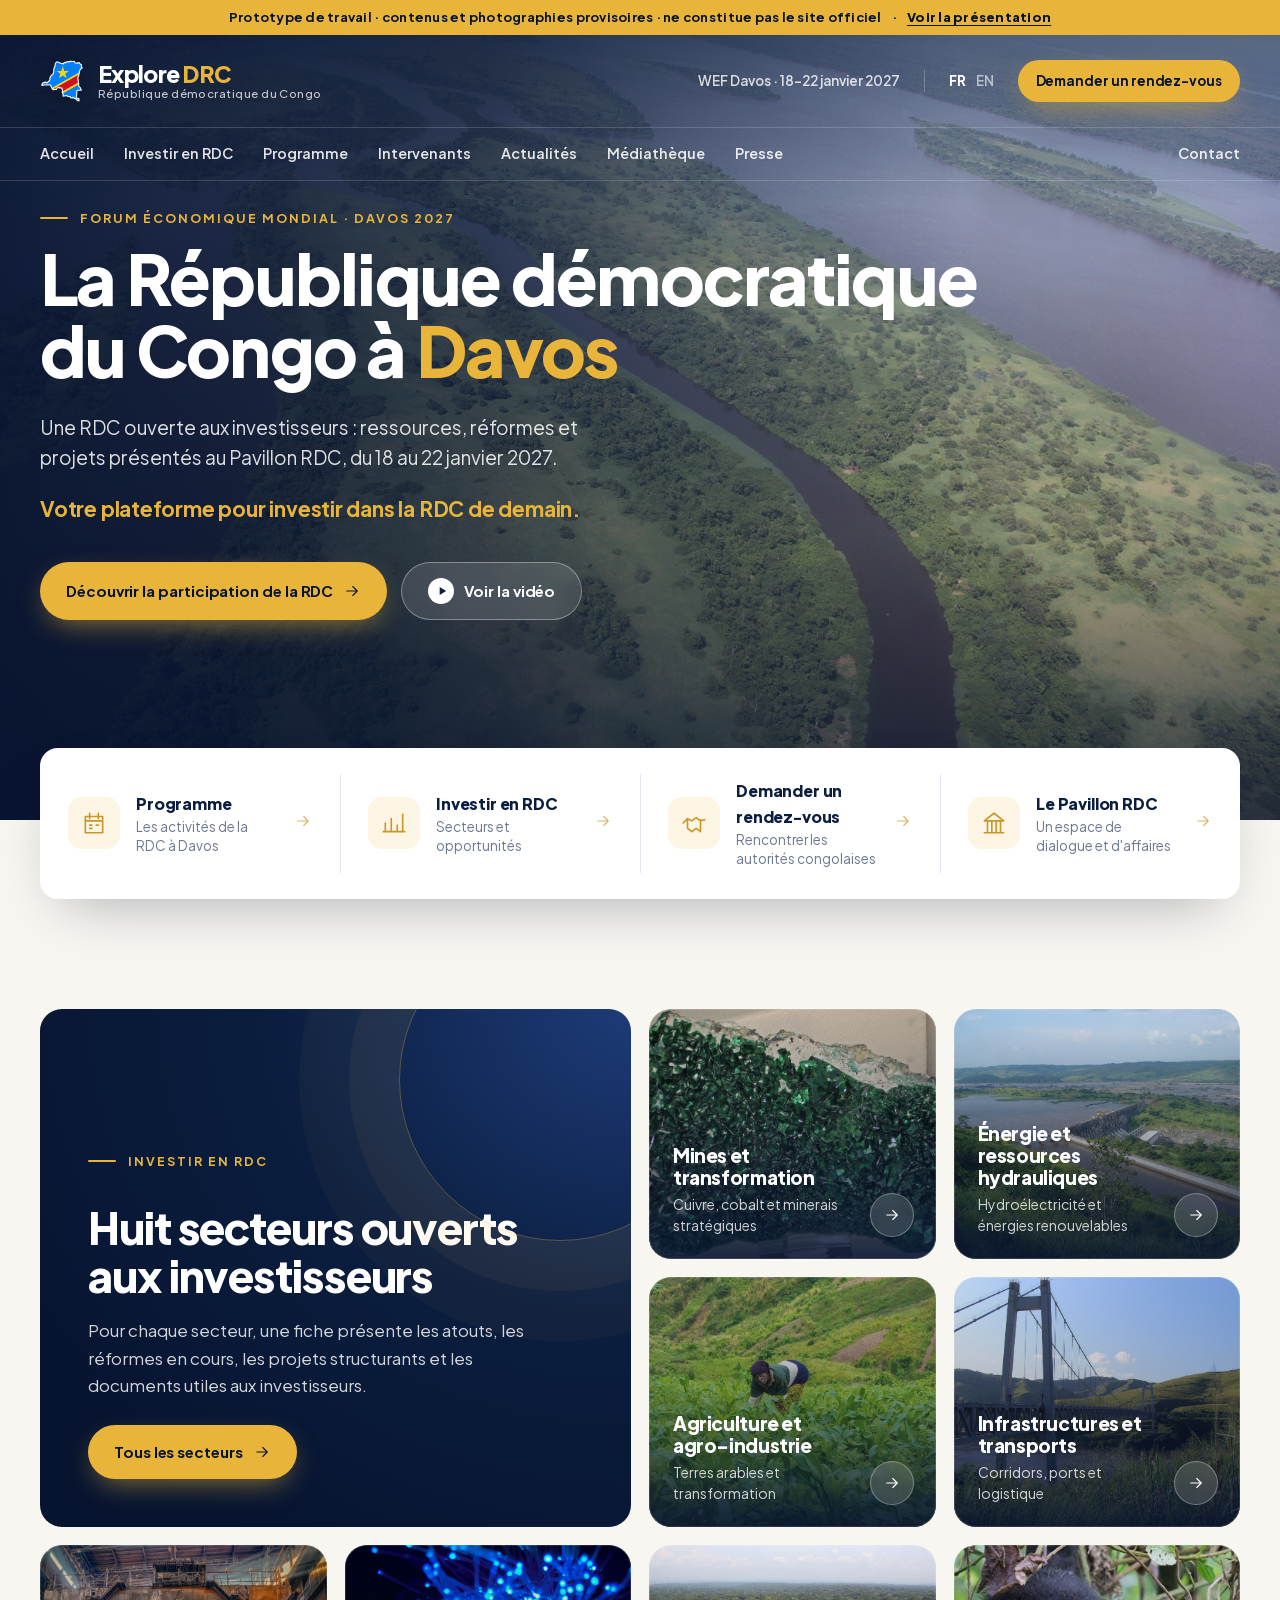
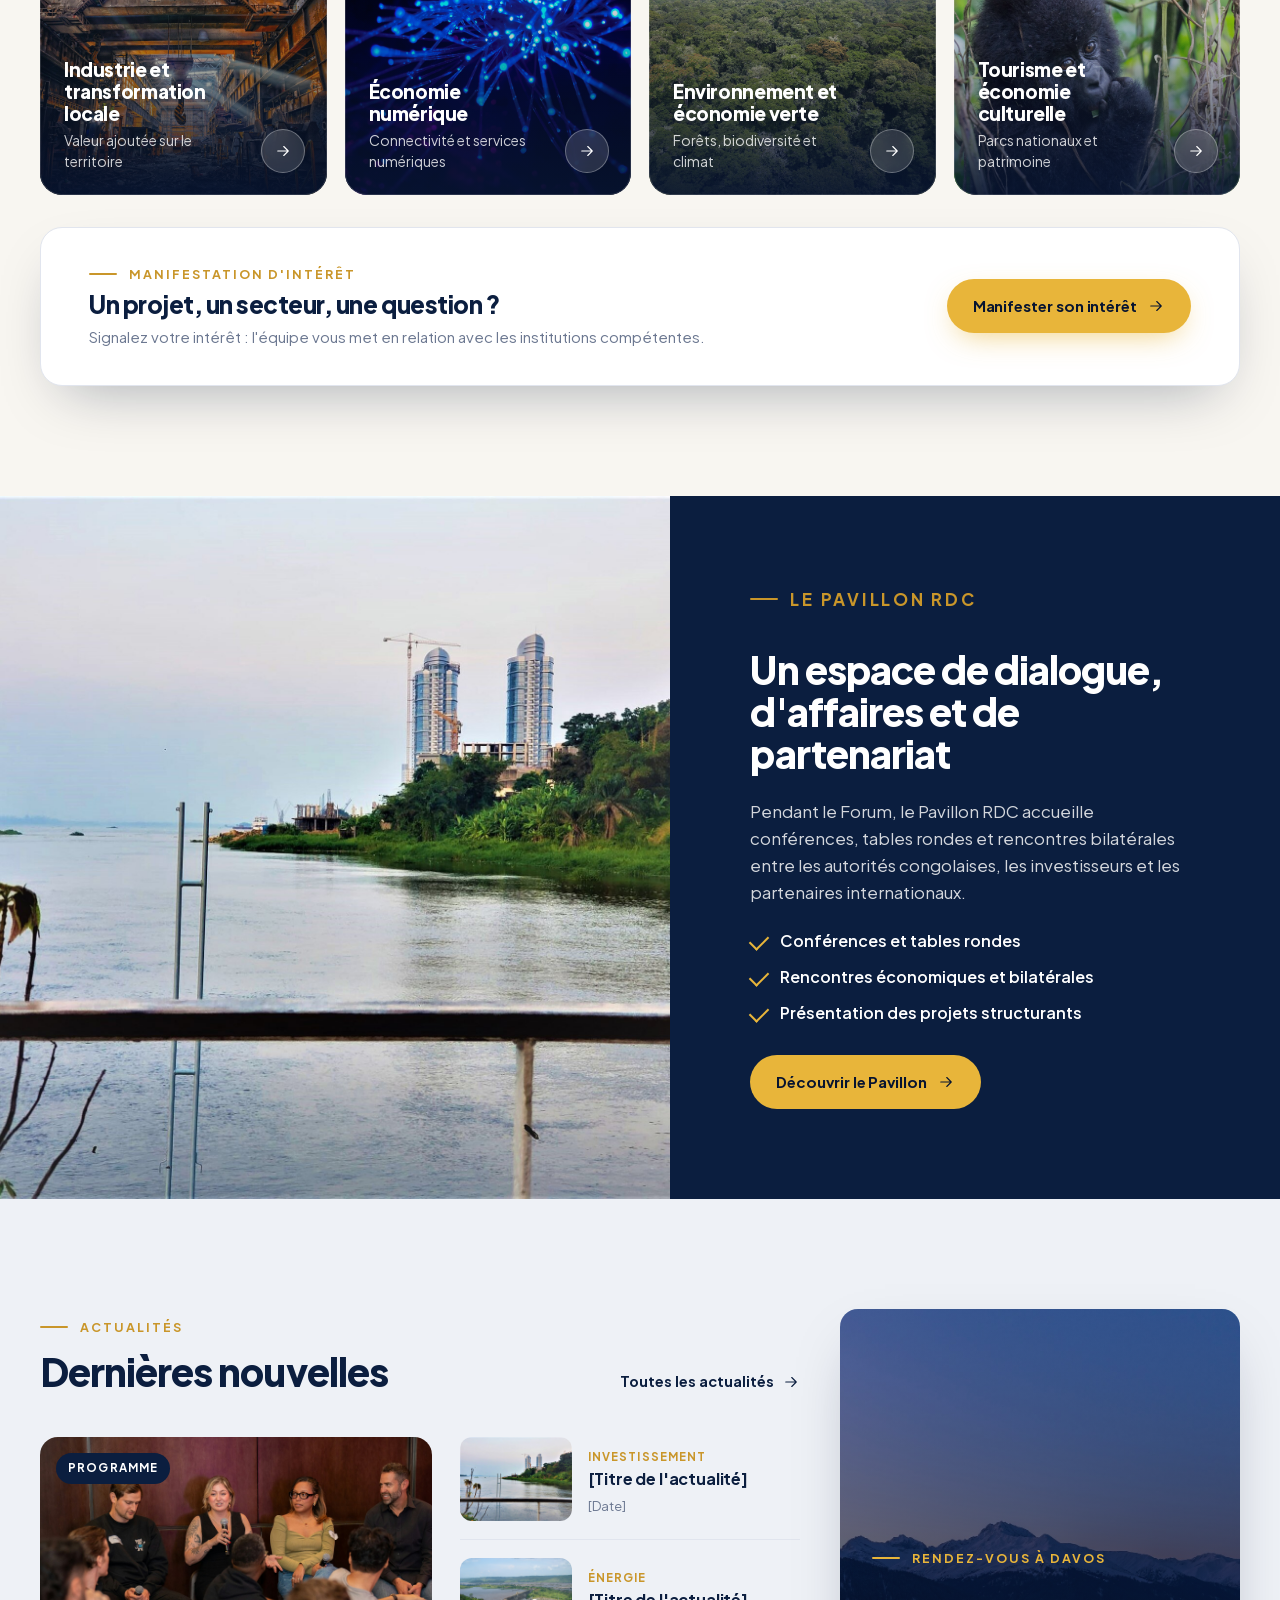
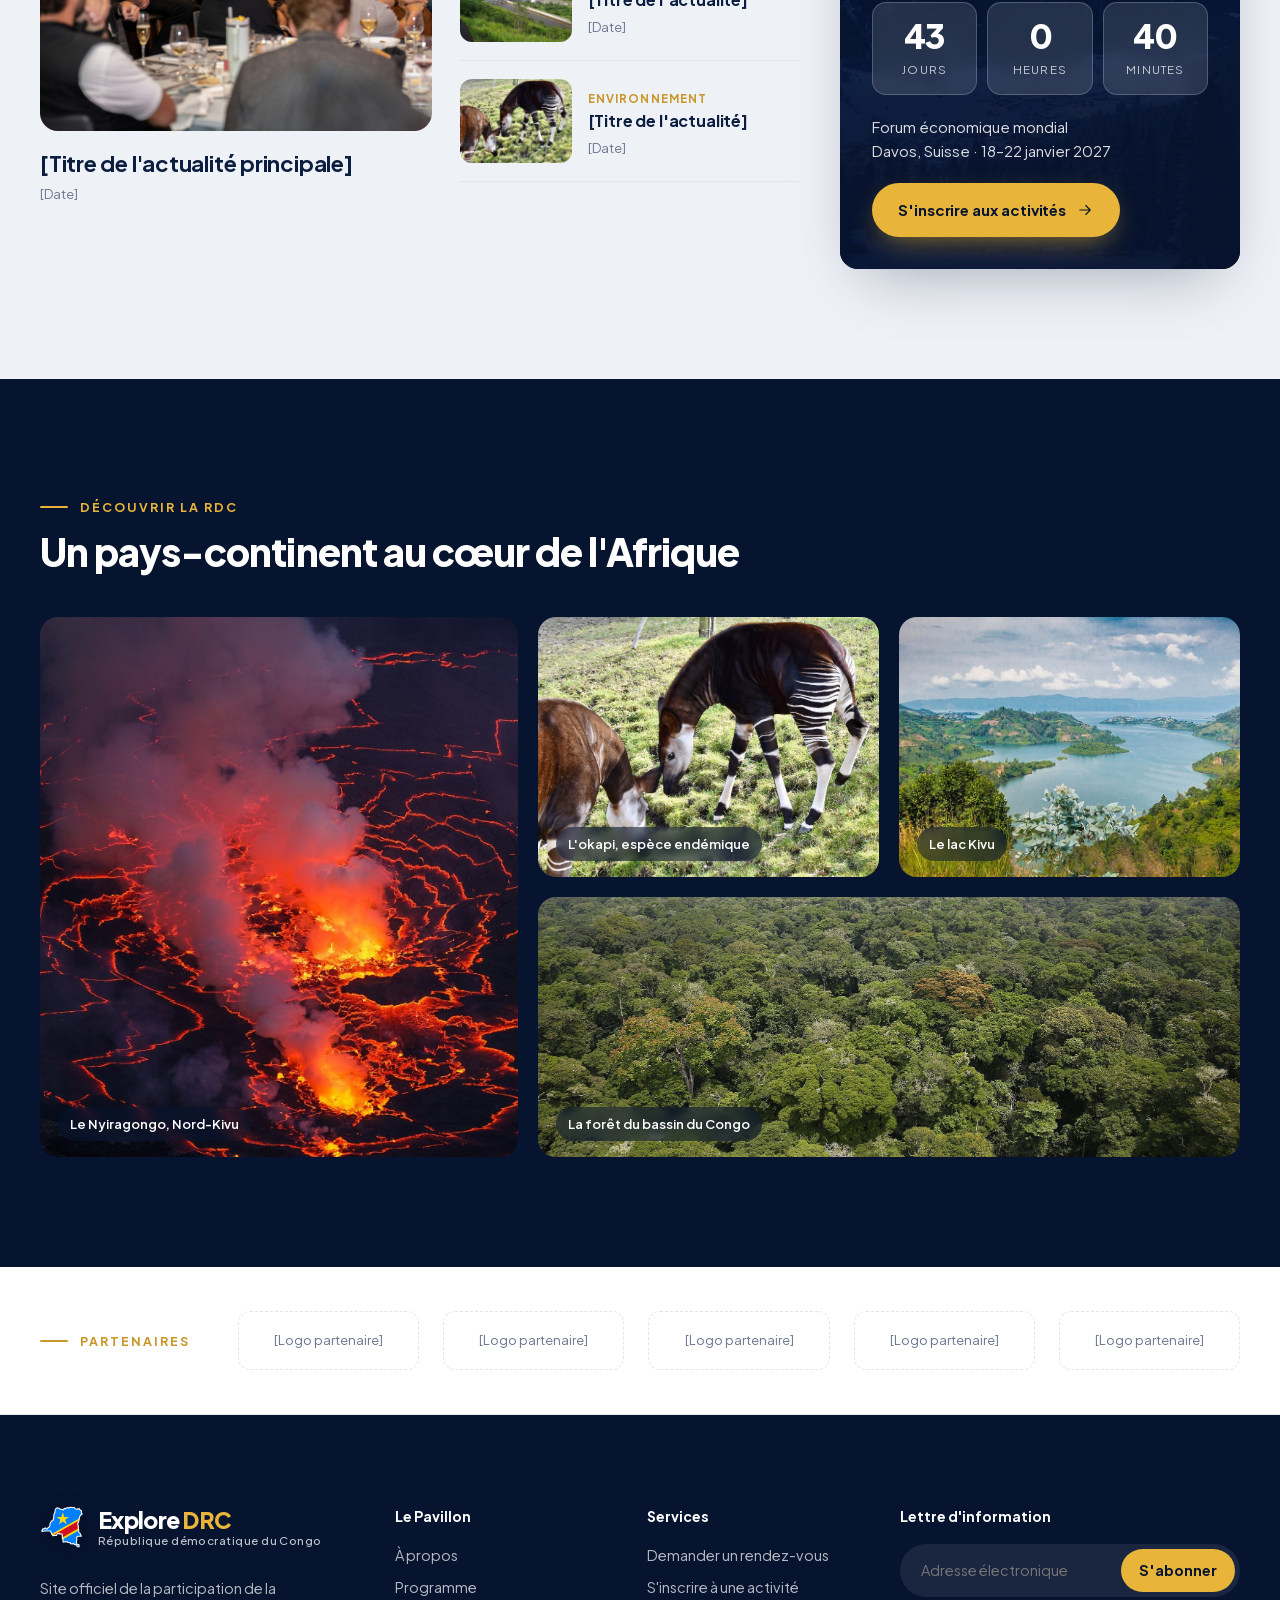
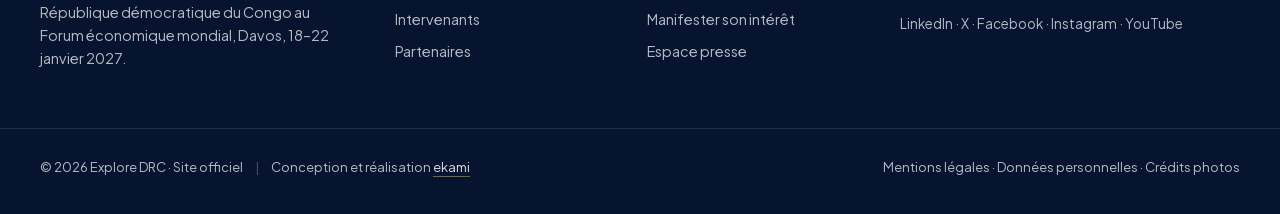
==== commit 3ea1917f: "Publication du prototype – 2026-11-21 21:17 (source 8eefc25)" ====
--- a/index.html
+++ b/index.html
@@ -1 +1 @@
-<!DOCTYPE html><html lang="fr" class="_3ZS-rW_variable"><head><meta charSet="utf-8"/><meta name="viewport" content="width=device-width, initial-scale=1"/><link rel="preload" href="/_next/static/media/d8aeca813a9ab546-s.p.18rizl4rsrl42.woff2" as="font" crossorigin="" type="font/woff2"/><link rel="preload" href="/brand/rdc-drapeau.svg" as="image"/><link rel="preload" href="/photos/rdc/fleuve-aerien.jpg" as="image"/><link rel="preload" href="/photos/rdc/malachite-kolwezi.jpg" as="image"/><link rel="preload" href="/photos/rdc/inga.jpg" as="image"/><link rel="preload" href="/photos/rdc/agriculture.jpg" as="image"/><link rel="preload" href="/photos/rdc/pont-matadi.jpg" as="image"/><link rel="preload" href="/photos/industrie.jpg" as="image"/><link rel="preload" href="/photos/numerique.jpg" as="image"/><link rel="preload" href="/photos/rdc/foret.jpg" as="image"/><link rel="preload" href="/photos/rdc/gorille.jpg" as="image"/><link rel="stylesheet" href="/_next/static/chunks/09izouhdkajnu.css" data-precedence="next"/><link rel="preload" as="script" fetchPriority="low" href="/_next/static/chunks/3obfewke3_gct.js"/><script src="/_next/static/chunks/2vwn96jjdnry0.js" async=""></script><script src="/_next/static/chunks/44g0duest-lyw.js" async=""></script><script src="/_next/static/chunks/3ehiuhcm2olua.js" async=""></script><script src="/_next/static/chunks/turbopack-2u1d16houkiyo.js" async=""></script><script src="/_next/static/chunks/2_fxnk36s8uq_.js" async=""></script><script src="/_next/static/chunks/3wy8couj_u_ma.js" async=""></script><script src="/_next/static/chunks/1_22fsm_nb1dw.js" async=""></script><link rel="preload" href="/photos/rdc/kinshasa-fleuve.jpg" as="image"/><link rel="preload" href="/photos/actu2.jpg" as="image"/><link rel="preload" href="/photos/rdc/okapi.jpg" as="image"/><link rel="preload" href="/photos/davos.jpg" as="image"/><link rel="preload" href="/photos/rdc/nyiragongo.jpg" as="image"/><link rel="preload" href="/photos/rdc/kivu.jpg" as="image"/><title>Explore DRC – La RDC au Forum économique mondial 2027</title><meta name="description" content="Site officiel de la participation de la République démocratique du Congo au Forum économique mondial de Davos 2027."/><meta name="robots" content="noindex, nofollow"/><link rel="icon" href="/icon-4usi79.svg?icon.28gzko-syknrs.svg" sizes="any" type="image/svg+xml"/><meta name="next-size-adjust" content=""/><script src="/_next/static/chunks/0cz1d0mv5g_q7.js" noModule=""></script></head><body><div hidden=""><!--$--><!--/$--></div><header class="header"><div class="proto-ribbon">Prototype de travail · contenus et photographies provisoires · ne constitue pas le site officiel</div><div class="wrap header__top"><a class="logo" aria-label="Explore DRC, accueil" href="/"><img class="logo__map" src="/brand/rdc-drapeau.svg" alt="" width="44" height="44"/><span class="logo__text"><span class="logo__name">Explore <b>DRC</b></span><span class="logo__sub">République démocratique du Congo</span></span></a><div class="header__tools"><span class="header__event">WEF Davos · 18–22 janvier 2027</span><span class="lang"><b>FR</b><span>EN</span></span><a class="btn btn--gold btn--sm" href="#">Demander un rendez-vous</a></div><button class="burger" aria-label="Ouvrir le menu" aria-expanded="false"><span></span><span></span><span></span></button><div class="mnav" aria-hidden="true"><nav aria-label="Navigation mobile"><a href="/">Accueil</a><a href="/investir/">Investir en RDC</a><a href="/programme/">Programme</a><a href="/intervenants/">Intervenants</a><a href="/actualites/">Actualités</a><a href="/mediatheque/">Médiathèque</a><a href="/presse/">Presse</a><a href="#">Contact</a></nav><div class="mnav__foot"><a class="btn btn--gold" href="#">Demander un rendez-vous</a><span class="lang"><b>FR</b><span>EN</span></span><span class="mnav__event">WEF Davos · 18–22 janvier 2027</span></div></div></div><nav class="wrap nav" aria-label="Navigation principale"><a href="/">Accueil</a><a href="/investir/">Investir en RDC</a><a href="/programme/">Programme</a><a href="/intervenants/">Intervenants</a><a href="/actualites/">Actualités</a><a href="/mediatheque/">Médiathèque</a><a href="/presse/">Presse</a><a class="nav__contact" href="#">Contact</a></nav></header><main><section class="hero"><img class="hero__photo" src="/photos/rdc/fleuve-aerien.jpg" alt=""/><div class="hero__shade"></div><div class="wrap hero__inner"><p class="eyebrow eyebrow--gold">Forum économique mondial · Davos 2027</p><h1>La République démocratique<br/>du Congo à <span class="gold">Davos</span></h1><p class="hero__lead">Une RDC ouverte aux investisseurs : ressources, réformes et projets présentés au Pavillon RDC, du 18 au 22 janvier 2027.</p><p class="hero__slogan">Votre plateforme pour investir dans la RDC de demain.</p><div class="hero__actions"><a class="btn btn--gold" href="#">Découvrir la participation de la RDC <svg width="18" height="18" viewBox="0 0 24 24" fill="none" stroke="currentColor" stroke-width="1.5" stroke-linecap="round" stroke-linejoin="round" aria-hidden="true"><path d="M5 12h14m-6-6l6 6-6 6"></path></svg></a><a class="btn btn--glass" href="#"><span class="play"><svg width="14" height="14" viewBox="0 0 24 24" fill="none" stroke="currentColor" stroke-width="1.5" stroke-linecap="round" stroke-linejoin="round" aria-hidden="true"><path d="M8 5v14l11-7z"></path></svg></span>Voir la vidéo</a></div></div></section><section class="wrap access"><a class="access__item" href="/programme/"><span class="access__icon"><svg width="26" height="26" viewBox="0 0 24 24" fill="none" stroke="currentColor" stroke-width="1.5" stroke-linecap="round" stroke-linejoin="round" aria-hidden="true"><path d="M4 6h16v15H4zM4 10h16M8 3v5m8-5v5M8 14h2m4 0h2m-8 3h2"></path></svg></span><span><span class="access__title">Programme</span><span class="access__text">Les activités de la RDC à Davos</span></span><span class="access__arrow"><svg width="18" height="18" viewBox="0 0 24 24" fill="none" stroke="currentColor" stroke-width="1.5" stroke-linecap="round" stroke-linejoin="round" aria-hidden="true"><path d="M5 12h14m-6-6l6 6-6 6"></path></svg></span></a><a class="access__item" href="/investir/"><span class="access__icon"><svg width="26" height="26" viewBox="0 0 24 24" fill="none" stroke="currentColor" stroke-width="1.5" stroke-linecap="round" stroke-linejoin="round" aria-hidden="true"><path d="M4 20V12m5.5 8V8m5.5 12v-6m5 6V4M2 20h20"></path></svg></span><span><span class="access__title">Investir en RDC</span><span class="access__text">Secteurs et opportunités</span></span><span class="access__arrow"><svg width="18" height="18" viewBox="0 0 24 24" fill="none" stroke="currentColor" stroke-width="1.5" stroke-linecap="round" stroke-linejoin="round" aria-hidden="true"><path d="M5 12h14m-6-6l6 6-6 6"></path></svg></span></a><a class="access__item" href="#"><span class="access__icon"><svg width="26" height="26" viewBox="0 0 24 24" fill="none" stroke="currentColor" stroke-width="1.5" stroke-linecap="round" stroke-linejoin="round" aria-hidden="true"><path d="M2 12l4-4 4 2 4-3 4 3 4-1M6 8v9l4 3 4-3 4 3V9"></path></svg></span><span><span class="access__title">Demander un rendez-vous</span><span class="access__text">Rencontrer les autorités congolaises</span></span><span class="access__arrow"><svg width="18" height="18" viewBox="0 0 24 24" fill="none" stroke="currentColor" stroke-width="1.5" stroke-linecap="round" stroke-linejoin="round" aria-hidden="true"><path d="M5 12h14m-6-6l6 6-6 6"></path></svg></span></a><a class="access__item" href="#"><span class="access__icon"><svg width="26" height="26" viewBox="0 0 24 24" fill="none" stroke="currentColor" stroke-width="1.5" stroke-linecap="round" stroke-linejoin="round" aria-hidden="true"><path d="M3 21h18M4 10h16M12 3l9 7H3l9-7zM6 10v11m4-11v11m4-11v11m4-11v11"></path></svg></span><span><span class="access__title">Le Pavillon RDC</span><span class="access__text">Un espace de dialogue et d&#x27;affaires</span></span><span class="access__arrow"><svg width="18" height="18" viewBox="0 0 24 24" fill="none" stroke="currentColor" stroke-width="1.5" stroke-linecap="round" stroke-linejoin="round" aria-hidden="true"><path d="M5 12h14m-6-6l6 6-6 6"></path></svg></span></a></section><section class="section sectors-home"><div class="wrap"><div class="bento"><div class="bento__intro"><p class="eyebrow eyebrow--gold">Investir en RDC</p><h2>Huit secteurs ouverts aux investisseurs</h2><p class="bento__intro-text">Pour chaque secteur, une fiche présente les atouts, les réformes en cours, les projets structurants et les documents utiles aux investisseurs.</p><a class="btn btn--gold" href="/investir/">Tous les secteurs<!-- --> <svg width="18" height="18" viewBox="0 0 24 24" fill="none" stroke="currentColor" stroke-width="1.5" stroke-linecap="round" stroke-linejoin="round" aria-hidden="true"><path d="M5 12h14m-6-6l6 6-6 6"></path></svg></a></div><a class="bento__tile" href="/investir/"><img src="/photos/rdc/malachite-kolwezi.jpg" alt=""/><span class="bento__shade"></span><span class="bento__body"><span class="bento__name">Mines et transformation</span><span class="bento__desc">Cuivre, cobalt et minerais stratégiques</span></span><span class="bento__go" aria-hidden="true"><svg width="18" height="18" viewBox="0 0 24 24" fill="none" stroke="currentColor" stroke-width="1.5" stroke-linecap="round" stroke-linejoin="round" aria-hidden="true"><path d="M5 12h14m-6-6l6 6-6 6"></path></svg></span></a><a class="bento__tile" href="/investir/"><img src="/photos/rdc/inga.jpg" alt=""/><span class="bento__shade"></span><span class="bento__body"><span class="bento__name">Énergie et ressources hydrauliques</span><span class="bento__desc">Hydroélectricité et énergies renouvelables</span></span><span class="bento__go" aria-hidden="true"><svg width="18" height="18" viewBox="0 0 24 24" fill="none" stroke="currentColor" stroke-width="1.5" stroke-linecap="round" stroke-linejoin="round" aria-hidden="true"><path d="M5 12h14m-6-6l6 6-6 6"></path></svg></span></a><a class="bento__tile" href="/investir/"><img src="/photos/rdc/agriculture.jpg" alt=""/><span class="bento__shade"></span><span class="bento__body"><span class="bento__name">Agriculture et agro-industrie</span><span class="bento__desc">Terres arables et transformation</span></span><span class="bento__go" aria-hidden="true"><svg width="18" height="18" viewBox="0 0 24 24" fill="none" stroke="currentColor" stroke-width="1.5" stroke-linecap="round" stroke-linejoin="round" aria-hidden="true"><path d="M5 12h14m-6-6l6 6-6 6"></path></svg></span></a><a class="bento__tile" href="/investir/"><img src="/photos/rdc/pont-matadi.jpg" alt=""/><span class="bento__shade"></span><span class="bento__body"><span class="bento__name">Infrastructures et transports</span><span class="bento__desc">Corridors, ports et logistique</span></span><span class="bento__go" aria-hidden="true"><svg width="18" height="18" viewBox="0 0 24 24" fill="none" stroke="currentColor" stroke-width="1.5" stroke-linecap="round" stroke-linejoin="round" aria-hidden="true"><path d="M5 12h14m-6-6l6 6-6 6"></path></svg></span></a><a class="bento__tile" href="/investir/"><img src="/photos/industrie.jpg" alt=""/><span class="bento__shade"></span><span class="bento__body"><span class="bento__name">Industrie et transformation locale</span><span class="bento__desc">Valeur ajoutée sur le territoire</span></span><span class="bento__go" aria-hidden="true"><svg width="18" height="18" viewBox="0 0 24 24" fill="none" stroke="currentColor" stroke-width="1.5" stroke-linecap="round" stroke-linejoin="round" aria-hidden="true"><path d="M5 12h14m-6-6l6 6-6 6"></path></svg></span></a><a class="bento__tile" href="/investir/"><img src="/photos/numerique.jpg" alt=""/><span class="bento__shade"></span><span class="bento__body"><span class="bento__name">Économie numérique</span><span class="bento__desc">Connectivité et services numériques</span></span><span class="bento__go" aria-hidden="true"><svg width="18" height="18" viewBox="0 0 24 24" fill="none" stroke="currentColor" stroke-width="1.5" stroke-linecap="round" stroke-linejoin="round" aria-hidden="true"><path d="M5 12h14m-6-6l6 6-6 6"></path></svg></span></a><a class="bento__tile" href="/investir/"><img src="/photos/rdc/foret.jpg" alt=""/><span class="bento__shade"></span><span class="bento__body"><span class="bento__name">Environnement et économie verte</span><span class="bento__desc">Forêts, biodiversité et climat</span></span><span class="bento__go" aria-hidden="true"><svg width="18" height="18" viewBox="0 0 24 24" fill="none" stroke="currentColor" stroke-width="1.5" stroke-linecap="round" stroke-linejoin="round" aria-hidden="true"><path d="M5 12h14m-6-6l6 6-6 6"></path></svg></span></a><a class="bento__tile" href="/investir/"><img src="/photos/rdc/gorille.jpg" alt=""/><span class="bento__shade"></span><span class="bento__body"><span class="bento__name">Tourisme et économie culturelle</span><span class="bento__desc">Parcs nationaux et patrimoine</span></span><span class="bento__go" aria-hidden="true"><svg width="18" height="18" viewBox="0 0 24 24" fill="none" stroke="currentColor" stroke-width="1.5" stroke-linecap="round" stroke-linejoin="round" aria-hidden="true"><path d="M5 12h14m-6-6l6 6-6 6"></path></svg></span></a><a class="bento__cta" href="#"><span><span class="eyebrow eyebrow--gold">Manifestation d&#x27;intérêt</span><span class="bento__cta-title">Un projet, un secteur, une question ?</span><span class="bento__cta-text">Signalez votre intérêt : l&#x27;équipe vous met en relation avec les institutions compétentes.</span></span><span class="btn btn--gold">Manifester son intérêt <svg width="18" height="18" viewBox="0 0 24 24" fill="none" stroke="currentColor" stroke-width="1.5" stroke-linecap="round" stroke-linejoin="round" aria-hidden="true"><path d="M5 12h14m-6-6l6 6-6 6"></path></svg></span></a></div></div></section><section class="split"><div class="split__photo"><img src="/photos/rdc/kinshasa-fleuve.jpg" alt="Kinshasa au bord du fleuve Congo"/></div><div class="split__text"><p class="eyebrow">Le Pavillon RDC</p><h2>Un espace de dialogue, d&#x27;affaires et de partenariat</h2><p>Pendant le Forum, le Pavillon RDC accueille conférences, tables rondes et rencontres bilatérales entre les autorités congolaises, les investisseurs et les partenaires internationaux.</p><ul class="checks"><li>Conférences et tables rondes</li><li>Rencontres économiques et bilatérales</li><li>Présentation des projets structurants</li></ul><a class="btn btn--navy" href="#">Découvrir le Pavillon <svg width="18" height="18" viewBox="0 0 24 24" fill="none" stroke="currentColor" stroke-width="1.5" stroke-linecap="round" stroke-linejoin="round" aria-hidden="true"><path d="M5 12h14m-6-6l6 6-6 6"></path></svg></a></div></section><section class="section section--tint"><div class="wrap newsgrid"><div><div class="head"><div><p class="eyebrow">Actualités</p><h2>Dernières nouvelles</h2></div><a class="more" href="#">Toutes les actualités <svg width="18" height="18" viewBox="0 0 24 24" fill="none" stroke="currentColor" stroke-width="1.5" stroke-linecap="round" stroke-linejoin="round" aria-hidden="true"><path d="M5 12h14m-6-6l6 6-6 6"></path></svg></a></div><div class="news"><article class="news__lead"><div class="news__img"><img src="/photos/actu2.jpg" alt=""/><span class="tag">Programme</span></div><h3>[Titre de l&#x27;actualité principale]</h3><p class="date">[Date]</p></article><div class="news__list"><article class="news__item"><img src="/photos/rdc/kinshasa-fleuve.jpg" alt=""/><div><span class="news__cat">Investissement</span><h3>[Titre de l&#x27;actualité]</h3><p class="date">[Date]</p></div></article><article class="news__item"><img src="/photos/rdc/inga.jpg" alt=""/><div><span class="news__cat">Énergie</span><h3>[Titre de l&#x27;actualité]</h3><p class="date">[Date]</p></div></article><article class="news__item"><img src="/photos/rdc/okapi.jpg" alt=""/><div><span class="news__cat">Environnement</span><h3>[Titre de l&#x27;actualité]</h3><p class="date">[Date]</p></div></article></div></div></div><aside class="davos"><img src="/photos/davos.jpg" alt=""/><div class="davos__shade"></div><div class="davos__body"><p class="eyebrow eyebrow--gold">Rendez-vous à Davos</p><div class="count"><div><b>–</b><span>Jours</span></div><div><b>–</b><span>Heures</span></div><div><b>–</b><span>Minutes</span></div></div><p class="davos__info">Forum économique mondial<br/>Davos, Suisse · 18–22 janvier 2027</p><a class="btn btn--gold" href="/programme/">S&#x27;inscrire aux activités <svg width="18" height="18" viewBox="0 0 24 24" fill="none" stroke="currentColor" stroke-width="1.5" stroke-linecap="round" stroke-linejoin="round" aria-hidden="true"><path d="M5 12h14m-6-6l6 6-6 6"></path></svg></a></div></aside></div></section><section class="discover"><div class="wrap"><div class="head head--light"><div><p class="eyebrow eyebrow--gold">Découvrir la RDC</p><h2>Un pays-continent au cœur de l&#x27;Afrique</h2></div></div><div class="mosaic"><figure class="mosaic__item mosaic__item--0"><img src="/photos/rdc/nyiragongo.jpg" alt="Le Nyiragongo, Nord-Kivu"/><figcaption>Le Nyiragongo, Nord-Kivu</figcaption></figure><figure class="mosaic__item mosaic__item--1"><img src="/photos/rdc/okapi.jpg" alt="L&#x27;okapi, espèce endémique"/><figcaption>L&#x27;okapi, espèce endémique</figcaption></figure><figure class="mosaic__item mosaic__item--2"><img src="/photos/rdc/kivu.jpg" alt="Le lac Kivu"/><figcaption>Le lac Kivu</figcaption></figure><figure class="mosaic__item mosaic__item--3"><img src="/photos/rdc/foret.jpg" alt="La forêt du bassin du Congo"/><figcaption>La forêt du bassin du Congo</figcaption></figure></div></div></section><section class="partners"><div class="wrap partners__row"><p class="eyebrow">Partenaires</p><div class="partners__logos"><span>[Logo partenaire]</span><span>[Logo partenaire]</span><span>[Logo partenaire]</span><span>[Logo partenaire]</span><span>[Logo partenaire]</span></div></div></section><!--$--><!--/$--></main><footer class="footer"><div class="wrap footer__grid"><div><a class="logo" aria-label="Explore DRC, accueil" href="/"><img class="logo__map" src="/brand/rdc-drapeau.svg" alt="" width="44" height="44"/><span class="logo__text"><span class="logo__name">Explore <b>DRC</b></span><span class="logo__sub">République démocratique du Congo</span></span></a><p class="footer__note">Site officiel de la participation de la République démocratique du Congo au Forum économique mondial, Davos, 18–22 janvier 2027.</p></div><div><h4>Le Pavillon</h4><a href="#">À propos</a><a href="/programme">Programme</a><a href="/intervenants">Intervenants</a><a href="#">Partenaires</a></div><div><h4>Services</h4><a href="#">Demander un rendez-vous</a><a href="#">S&#x27;inscrire à une activité</a><a href="#">Manifester son intérêt</a><a href="/presse">Espace presse</a></div><div><h4>Lettre d&#x27;information</h4><form class="newsletter"><input type="email" placeholder="Adresse électronique" aria-label="Adresse électronique"/><button type="button">S&#x27;abonner</button></form><p class="footer__social">LinkedIn · X · Facebook · Instagram · YouTube</p></div></div><div class="wrap footer__legal"><span>© 2026 Explore DRC · Site officiel<span class="footer__sep" aria-hidden="true">|</span>Conception et réalisation<!-- --> <a href="https://www.ekami.ch" class="footer__credit" target="_blank" rel="noopener">ekami</a></span><span>Mentions légales · Données personnelles · <a href="/credits/">Crédits photos</a></span></div></footer><script id="_R_">(globalThis["TURBOPACK"] || (globalThis["TURBOPACK"] = [])).push({"otherChunks":["static/chunks/3obfewke3_gct.js","static/chunks/2vwn96jjdnry0.js","static/chunks/44g0duest-lyw.js","static/chunks/3ehiuhcm2olua.js"],"runtimeModuleIds":[94553]});</script><script src="/_next/static/chunks/3obfewke3_gct.js" async=""></script><script>(self.__next_f=self.__next_f||[]).push([0])</script><script>self.__next_f.push([1,"1:\"$Sreact.fragment\"\n2:\"/_next/static/chunks/2_fxnk36s8uq_.js\"\n3:I[39756,[\"$2\"],\"default\"]\n4:I[37457,[\"$2\"],\"default\"]\n7:\"/_next/static/chunks/3wy8couj_u_ma.js\"\n8:\"/_next/static/chunks/1_22fsm_nb1dw.js\"\n9:I[22016,[\"$7\",\"$8\"],\"\"]\na:I[72726,[\"$7\",\"$8\"],\"MobileNav\"]\ne:\"ViewportBoundary\"\nf:I[97367,[\"$2\"],\"$e\"]\n11:\"MetadataBoundary\"\n12:I[97367,[\"$2\"],\"$11\"]\n13:\"$Sreact.suspense\"\n15:I[68027,[],\"default\",1]\n:HL[\"/_next/static/chunks/09izouhdkajnu.css\",\"style\"]\n:HL[\"/_next/static/media/d8aeca813a9ab546-s.p.18rizl4rsrl42.woff2\",\"font\",{\"crossOrigin\":\"\",\"type\":\"font/woff2\"}]\n:HL[\"/brand/rdc-drapeau.svg\",\"image\"]\n5:X\nc:[[\"children\",{\"s\":\"__PAGE__\",\"h\":512,\"d\":{\"r\":\"$Ld\",\"p\":false,\"v\":null}}]]\n6:[[\"children\",{\"s\":\"(frontend)\",\"h\":528,\"d\":{\"r\":[\"$\",\"$1\",\"c\",{\"children\":[[[\"$\",\"link\",\"0\",{\"rel\":\"stylesheet\",\"href\":\"/_next/static/chunks/09izouhdkajnu.css\",\"precedence\":\"next\",\"crossOrigin\":\"$undefined\",\"nonce\":\"$undefined\"}],[\"$\",\"script\",\"script-0\",{\"src\":\"/_next/static/chunks/3wy8couj_u_ma.js\",\"async\":true,\"nonce\":\"$undefined\"}]],[\"$\",\"html\",null,{\"lang\":\"fr\",\"className\":\"_3ZS-rW_variable\",\"children\":[\"$\",\"body\",null,{\"children\":[[\"$\",\"header\",null,{\"className\":\"header\",\"children\":[[\"$\",\"div\",null,{\"className\":\"proto-ribbon\",\"children\":\"Prototype de travail · contenus et photographies provisoires · ne constitue pas le site officiel\"}],[\"$\",\"div\",null,{\"className\":\"wrap header__top\",\"children\":[[\"$\",\"$L9\",null,{\"href\":\"/\",\"className\":\"logo\",\"aria-label\":\"Explore DRC, accueil\",\"children\":[[\"$\",\"img\",null,{\"className\":\"logo__map\",\"src\":\"/brand/rdc-drapeau.svg\",\"alt\":\"\",\"width\":44,\"height\":44}],[\"$\",\"span\",null,{\"className\":\"logo__text\",\"children\":[[\"$\",\"span\",null,{\"className\":\"logo__name\",\"children\":[\"Explore \",[\"$\",\"b\",null,{\"children\":\"DRC\"}]]}],[\"$\",\"span\",null,{\"className\":\"logo__sub\",\"children\":\"République démocratique du Congo\"}]]}]]}],[\"$\",\"div\",null,{\"className\":\"header__tools\",\"children\":[[\"$\",\"span\",null,{\"className\":\"header__event\",\"children\":\"WEF Davos · 18–22 janvier 2027\"}],[\"$\",\"span\",null,{\"className\":\"lang\",\"children\":[[\"$\",\"b\",null,{\"children\":\"FR\"}],[\"$\",\"span\",null,{\"children\":\"EN\"}]]}],[\"$\",\"$L9\",null,{\"href\":\"#\",\"className\":\"btn btn--gold btn--sm\",\"children\":\"Demander un rendez-vous\"}]]}],[\"$\",\"$La\",null,{\"items\":[{\"href\":\"/\",\"label\":\"Accueil\"},{\"href\":\"/investir\",\"label\":\"Investir en RDC\"},{\"href\":\"/programme\",\"label\":\"Programme\"},{\"href\":\"/intervenants\",\"label\":\"Intervenants\"},{\"href\":\"/actualites\",\"label\":\"Actualités\"},{\"href\":\"/mediatheque\",\"label\":\"Médiathèque\"},{\"href\":\"/presse\",\"label\":\"Presse\"}]}]]}],[\"$\",\"nav\",null,{\"className\":\"wrap nav\",\"aria-label\":\"Navigation principale\",\"children\":[[[\"$\",\"$L9\",\"Accueil\",{\"href\":\"/\",\"children\":\"Accueil\"}],[\"$\",\"$L9\",\"Investir en RDC\",{\"href\":\"/investir\",\"children\":\"Investir en RDC\"}],[\"$\",\"$L9\",\"Programme\",{\"href\":\"/programme\",\"children\":\"Programme\"}],[\"$\",\"$L9\",\"Intervenants\",{\"href\":\"/intervenants\",\"children\":\"Intervenants\"}],[\"$\",\"$L9\",\"Actualités\",{\"href\":\"/actualites\",\"children\":\"Actualités\"}],[\"$\",\"$L9\",\"Médiathèque\",{\"href\":\"/mediatheque\",\"children\":\"Médiathèque\"}],[\"$\",\"$L9\",\"Presse\",{\"href\":\"/presse\",\"children\":\"Presse\"}]],[\"$\",\"$L9\",null,{\"href\":\"#\",\"className\":\"nav__contact\",\"children\":\"Contact\"}]]}]]}],[\"$\",\"main\",null,{\"children\":[\"$\",\"$L3\",null,{\"parallelRouterKey\":\"children\",\"error\":\"$undefined\",\"errorStyles\":\"$undefined\",\"errorScripts\":\"$undefined\",\"template\":[\"$\",\"$L4\",null,{}],\"templateStyles\":\"$undefined\",\"templateScripts\":\"$undefined\",\"notFound\":[[[\"$\",\"title\",null,{\"children\":\"404: This page could not be found.\"}],[\"$\",\"div\",null,{\"style\":\"$0:t:t:d:r:props:children:1:props:notFound:0:1:props:style\",\"children\":[\"$\",\"div\",null,{\"children\":[[\"$\",\"style\",null,{\"dangerouslySetInnerHTML\":{\"__html\":\"body{color:#000;background:#fff;margin:0}.next-error-h1{border-right:1px solid rgba(0,0,0,.3)}@media (prefers-color-scheme:dark){body{color:#fff;background:#000}.next-error-h1{border-right:1px solid rgba(255,255,255,.3)}}\"}}],[\"$\",\"h1\",null,{\"className\":\"next-error-h1\",\"style\":\"$0:t:t:d:r:props:children:1:props:notFound:0:1:props:children:props:children:1:props:style\",\"children\":404}],[\"$\",\"div\",null,{\"style\":\"$0:t:t:d:r:props:children:1:props:notFound:0:1:props:children:props:children:2:props:style\",\"children\":[\"$\",\"h2\",null,{\"style\":\"$0:t:t:d:r:props:children:1:props:notFound:0:1:props:children:props:children:2:props:children:props:style\",\"children\":\"This page could not be found.\"}]}]]}]}]],[]],\"forbidden\":\"$undefined\",\"unauthorized\":\"$undefined\"}]}],\"$Lb\"]}]}]]}],\"p\":false,\"v\":null},\"c\":\"$Qc\"}]]\n0:{\"P\":null,\"c\":[\"\",\"\"],\"q\":\"\",\"i\":false,\"t\":{\"t\":{\"s\":\"\",\"h\":528,\"d\":{\"r\":[\"$\",\"$1\",\"c\",{\"children\":[null,[\"$\",\"$L3\",null,{\"parallelRouterKey\":\"children\",\"error\":\"$undefined\",\"errorStyles\":\"$undefined\",\"errorScripts\":\"$undefined\",\"template\":[\"$\",\"$L4\",null,{}],\"templateStyles\":\"$undefined\",\"templateScripts\":\"$undefined\",\"notFound\":[[[\"$\",\"title\",null,{\"children\":\"404: This page could not be found.\"}],[\"$\",\"div\",null,{\"style\":{\"fontFamily\":\"system-ui,\\\"Segoe UI\\\",Roboto,Helvetica,Arial,sans-serif,\\\"Apple Color Emoji\\\",\\\"Segoe UI Emoji\\\"\",\"height\":\"100vh\",\"textAlign\":\"center\",\"display\":\"flex\",\"flexDirection\":\"column\",\"alignItems\":\"center\",\"justifyContent\":\"center\"},\"children\":[\"$\",\"div\",null,{\"children\":[[\"$\",\"style\",null,{\"dangerouslySetInnerHTML\":{\"__html\":\"body{color:#000;background:#fff;margin:0}.next-error-h1{border-right:1px solid rgba(0,0,0,.3)}@media (prefers-color-scheme:dark){body{color:#fff;background:#000}.next-error-h1{border-right:1px solid rgba(255,255,255,.3)}}\"}}],[\"$\",\"h1\",null,{\"className\":\"next-error-h1\",\"style\":{\"display\":\"inline-block\",\"margin\":\"0 20px 0 0\",\"padding\":\"0 23px 0 0\",\"fontSize\":24,\"fontWeight\":500,\"verticalAlign\":\"top\",\"lineHeight\":\"49px\"},\"children\":404}],[\"$\",\"div\",null,{\"style\":{\"display\":\"inline-block\"},\"children\":[\"$\",\"h2\",null,{\"style\":{\"fontSize\":14,\"fontWeight\":400,\"lineHeight\":\"49px\",\"margin\":0},\"children\":\"This page could not be found.\"}]}]]}]}]],[]],\"forbidden\":\"$undefined\",\"unauthorized\":\"$undefined\"}]]}],\"p\":false,\"v\":\"$5\"},\"c\":\"$Q6\"},\"h\":{\"r\":[\"$\",\"$1\",\"h\",{\"children\":[null,[\"$\",\"$Lf\",null,{\"children\":\"$L10\"}],[\"$\",\"$L12\",null,{\"children\":[[\"$\",\"div\",null,{\"hidden\":true,\"children\":[\"$\",\"$13\",null,{\"name\":\"Next.Metadata\",\"children\":\"$L14\"}]}],null]}],[\"$\",\"meta\",null,{\"name\":\"next-size-adjust\",\"content\":\"\"}]]}],\"p\":false,\"v\":null}},\"m\":\"$undefined\",\"G\":[\"$15\",[]],\"S\":true,\"r\":\"$undefined\",\"s\":\"$undefined\",\"a\":\"$undefined\",\"l\":\"$undefined\",\"p\":\"$undefined\",\"d\":\"$undefined\",\"b\":\"nqCThOudzONDXAeFq5q_Z\"}\n:HL[\"/photos/rdc/fleuve-aerien.jpg\",\"image\"]\n5:C\nb:[\"$\",\"footer\",null,{\"className\":\"footer\",\"children\":[[\"$\",\"div\",null,{\"className\":\"wrap footer__grid\",\"children\":[[\"$\",\"div\",null,{\"children\":[[\"$\",\"$L9\",null,{\"href\":\"/\",\"className\":\"logo\",\"aria-label\":\"Explore DRC, accueil\",\"children\":[[\"$\",\"img\",null,{\"className\":\"logo__map\",\"src\":\"/brand/rdc-drapeau.svg\",\"alt\":\"\",\"width\":44,\"height\":44}],[\"$\",\"span\",null,{\"className\":\"logo__text\",\"children\":[[\"$\",\"span\",null,{\"className\":\"logo__name\",\"children\":[\"Explore \",[\"$\",\"b\",null,{\"children\":\"DRC\"}]]}],[\"$\",\"span\",null,{\"className\":\"logo__sub\",\"children\":\"République démocratique du Congo\"}]]}]]}],[\"$\",\"p\",null,{\"className\":\"footer__note\",\"children\":\"Site officiel de la participation de la République démocratique du Congo au Forum économique mondial, Davos, 18–22 janvier 2027.\"}]]}],[\"$\",\"div\",null,{\"children\":[[\"$\",\"h4\",null,{\"children\":\"Le Pavillon\"}],[\"$\",\"a\",null,{\"href\":\"#\",\"children\":\"À propos\"}],[\"$\",\"a\",null,{\"href\":\"/programme\",\"children\":\"Programme\"}],[\"$\",\"a\",null,{\"href\":\"/intervenants\",\"children\":\"Intervenants\"}],[\"$\",\"a\",null,{\"href\":\"#\",\"children\":\"Partenaires\"}]]}],[\"$\",\"div\",null,{\"children\":[[\"$\",\"h4\",null,{\"children\":\"Services\"}],[\"$\",\"a\",null,{\"href\":\"#\",\"children\":\"Demander un rendez-vous\"}],[\"$\",\"a\",null,{\"href\":\"#\",\"children\":\"S'inscrire à une activité\"}],[\"$\",\"a\",null,{\"href\":\"#\",\"children\":\"Manifester son intérêt\"}],[\"$\",\"a\",null,{\"href\":\"/presse\",\"children\":\"Espace presse\"}]]}],[\"$\",\"div\",null,{\"children\":[[\"$\",\"h4\",null,{\"children\":\"Lettre d'information\"}],[\"$\",\"form\",null,{\"className\":\"newsletter\",\"children\":[[\"$\",\"input\",null,{\"type\":\"email\",\"placeholder\":\"Adresse électronique\",\"aria-label\":\"Adresse électronique\"}],[\"$\",\"button\",null,{\"type\":\"button\",\"children\":\"S'abonner\"}]]}],[\"$\",\"p\",null,{\"className\":\"footer__social\",\"children\":\"LinkedIn · X · Facebook · Instagram · YouTube\"}]]}]]}],[\"$\",\"div\",null,{\"className\":\"wrap footer__legal\",\"children\":[[\"$\",\"span\",null,{\"children\":[\"© 2026 Explore DRC · Site officiel\",[\"$\",\"span\",null,{\"className\":\"footer__sep\",\"aria-hidden\":true,\"children\":\"|\"}],\"Conception et réalisation\",\" \",[\"$\",\"a\",null,{\"href\":\"https://www.ekami.ch\",\"className\":\"footer__credit\",\"target\":\"_blank\",\"rel\":\"noopener\",\"children\":\"ekami\"}]]}],[\"$\",\"span\",null,{\"children\":[\"Mentions légales · Données personnelles · \",[\"$\",\"$L9\",null,{\"href\":\"/credits\",\"children\":\"Crédits photos\"}]]}]]}]]}]\nd:[\"$\",\"$1\",\"c\",{\"children\":[[[\"$\",\"section\",null,{\"className\":\"hero\",\"children\":[[\"$\",\"img\",null,{\"className\":\"hero__photo\",\"src\":\"/photos/rdc/fleuve-aerien.jpg\",\"alt\":\"\"}],[\"$\",\"div\",null,{\"className\":\"hero__shade\"}],[\"$\",\"div\",null,{\"className\":\"wrap hero__inner\",\"children\":[[\"$\",\"p\",null,{\"className\":\"eyebrow eyebrow--gold\",\"children\":\"Forum économique mondial · Davos 2027\"}],[\"$\",\"h1\",null,{\"children\":[\"La République démocratique\",[\"$\",\"br\",null,{}],\"du Congo à \",[\"$\",\"span\",null,{\"className\":\"gold\",\"children\":\"Davos\"}]]}],[\"$\",\"p\",null,{\"className\":\"hero__lead\",\"children\":\"Une RDC ouverte aux investisseurs : ressources, réformes et projets présentés au Pavillon RDC, du 18 au 22 janvier 2027.\"}],[\"$\",\"p\",null,{\"className\":\"hero__slogan\",\"children\":\"Votre plateforme pour investir dans la RDC de demain.\"}],[\"$\",\"div\",null,{\"className\":\"hero__actions\",\"children\":[[\"$\",\"$L9\",null,{\"href\":\"#\",\"className\":\"btn btn--gold\",\"children\":[\"Découvrir la participation de la RDC \",[\"$\",\"svg\",null,{\"width\":18,\"height\":18,\"viewBox\":\"0 0 24 24\",\"fill\":\"none\",\"stroke\":\"currentColor\",\"strokeWidth\":\"1.5\",\"strokeLinecap\":\"round\",\"strokeLinejoin\":\"round\",\"aria-hidden\":true,\"children\":[\"$\",\"path\",null,{\"d\":\"M5 12h14m-6-6l6 6-6 6\"}]}]]}],[\"$\",\"$L9\",null,{\"href\":\"#\",\"className\":\"btn btn--glass\",\"children\":[[\"$\",\"span\",null,{\"className\":\"play\",\"children\":[\"$\",\"svg\",null,{\"width\":14,\"height\":14,\"viewBox\":\"0 0 24 24\",\"fill\":\"none\",\"stroke\":\"currentColor\",\"strokeWidth\":\"1.5\",\"strokeLinecap\":\"round\",\"strokeLinejoin\":\"round\",\"aria-hidden\":true,\"children\":[\"$\",\"path\",null,{\"d\":\"M8 5v14l11-7z\"}]}]}],\"Voir la vidéo\"]}]]}]]}]]}],[\"$\",\"section\",null,{\"className\":\"wrap access\",\"children\":[[\"$\",\"$L9\",\"Programme\",{\"href\":\"/programme\",\"className\":\"access__item\",\"children\":[[\"$\",\"span\",null,{\"className\":\"access__icon\",\"children\":[\"$\",\"svg\",null,{\"width\":26,\"height\":26,\"viewBox\":\"0 0 24 24\",\"fill\":\"none\",\"stroke\":\"currentColor\",\"strokeWidth\":\"1.5\",\"strokeLinecap\":\"round\",\"strokeLinejoin\":\"round\",\"aria-hidden\":true,\"children\":[\"$\",\"path\",null,{\"d\":\"M4 6h16v15H4zM4 10h16M8 3v5m8-5v5M8 14h2m4 0h2m-8 3h2\"}]}]}],[\"$\",\"span\",null,{\"children\":[[\"$\",\"span\",null,{\"className\":\"access__title\",\"children\":\"Programme\"}],[\"$\",\"span\",null,{\"className\":\"access__text\",\"children\":\"Les activités de la RDC à Davos\"}]]}],[\"$\",\"span\",null,{\"className\":\"access__arrow\",\"children\":[\"$\",\"svg\",null,{\"width\":18,\"height\":18,\"viewBox\":\"0 0 24 24\",\"fill\":\"none\",\"stroke\":\"currentColor\",\"strokeWidth\":\"1.5\",\"strokeLinecap\":\"round\",\"strokeLinejoin\":\"round\",\"aria-hidden\":true,\"children\":\"$d:props:children:0:0:props:children:2:props:children:4:props:children:0:props:children:1:props:children\"}]}]]}],[\"$\",\"$L9\",\"Investir en RDC\",{\"href\":\"/investir\",\"className\":\"access__item\",\"children\":[[\"$\",\"span\",null,{\"className\":\"access__icon\",\"children\":[\"$\",\"svg\",null,{\"width\":26,\"height\":26,\"viewBox\":\"0 0 24 24\",\"fill\":\"none\",\"stroke\":\"currentColor\",\"strokeWidth\":\"1.5\",\"strokeLinecap\":\"round\",\"strokeLinejoin\":\"round\",\"aria-hidden\":true,\"children\":[\"$\",\"path\",null,{\"d\":\"M4 20V12m5.5 8V8m5.5 12v-6m5 6V4M2 20h20\"}]}]}],[\"$\",\"span\",null,{\"children\":[[\"$\",\"span\",null,{\"className\":\"access__title\",\"children\":\"Investir en RDC\"}],[\"$\",\"span\",null,{\"className\":\"access__text\",\"children\":\"Secteurs et opportunités\"}]]}],[\"$\",\"span\",null,{\"className\":\"access__arrow\",\"children\":[\"$\",\"svg\",null,{\"width\":18,\"height\":18,\"viewBox\":\"0 0 24 24\",\"fill\":\"none\",\"stroke\":\"currentColor\",\"strokeWidth\":\"1.5\",\"strokeLinecap\":\"round\",\"strokeLinejoin\":\"round\",\"aria-hidden\":true,\"children\":\"$d:props:children:0:0:props:children:2:props:children:4:props:children:0:props:children:1:props:children\"}]}]]}],[\"$\",\"$L9\",\"Demander un rendez-vous\",{\"href\":\"#\",\"className\":\"access__item\",\"children\":[[\"$\",\"span\",null,{\"className\":\"access__icon\",\"children\":[\"$\",\"svg\",null,{\"width\":26,\"height\":26,\"viewBox\":\"0 0 24 24\",\"fill\":\"none\",\"stroke\":\"currentColor\",\"strokeWidth\":\"1.5\",\"strokeLinecap\":\"round\",\"strokeLinejoin\":\"round\",\"aria-hidden\":true,\"children\":[\"$\",\"path\",null,{\"d\":\"M2 12l4-4 4 2 4-3 4 3 4-1M6 8v9l4 3 4-3 4 3V9\"}]}]}],[\"$\",\"span\",null,{\"children\":[[\"$\",\"span\",null,{\"className\":\"access__title\",\"children\":\"Demander un rendez-vous\"}],[\"$\",\"span\",null,{\"className\":\"access__text\",\"children\":\"Rencontrer les autorités congolaises\"}]]}],[\"$\",\"span\",null,{\"className\":\"access__arrow\",\"children\":[\"$\",\"svg\",null,{\"width\":18,\"height\":18,\"viewBox\":\"0 0 24 24\",\"fill\":\"none\",\"stroke\":\"currentColor\",\"strokeWidth\":\"1.5\",\"strokeLinecap\":\"round\",\"strokeLinejoin\":\"round\",\"aria-hidden\":true,\"children\":\"$d:props:children:0:0:props:children:2:props:children:4:props:children:0:props:children:1:props:children\"}]}]]}],[\"$\",\"$L9\",\"Le Pavillon RDC\",{\"href\":\"#\",\"className\":\"access__item\",\"children\":[[\"$\",\"span\",null,{\"className\":\"access__icon\",\"children\":[\"$\",\"svg\",null,{\"width\":26,\"height\":26,\"viewBox\":\"0 0 24 24\",\"fill\":\"none\",\"stroke\":\"currentColor\",\"strokeWidth\":\"1.5\",\"strokeLinecap\":\"round\",\"strokeLinejoin\":\"round\",\"aria-hidden\":true,\"children\":[\"$\",\"path\",null,{\"d\":\"M3 21h18M4 10h16M12 3l9 7H3l9-7zM6 10v11m4-11v11m4-11v11m4-11v11\"}]}]}],\"$L16\",\"$L17\"]}]]}],\"$L18\",\"$L19\",\"$L1a\",\"$L1b\",\"$L1c\"],[\"$L1d\"],\"$L1e\"]}]\n25:I[76639,[\"$7\",\"$8\"],\"Countdown\"]\n26:I[97367,[\"$2\"],\"OutletBoundary\"]\n:HL[\"/photos/rdc/malachite-kolwezi.jpg\",\"image\"]\n:HL[\"/photos/rdc/inga.jpg\",\"image\"]\n:HL[\"/photos/rdc/agriculture.jpg\",\"image\"]\n:HL[\"/photos/rdc/pont-matadi.jpg\",\"image\"]\n:HL[\"/photos/industrie.jpg\",\"image\"]\n:HL[\"/photos/numerique.jpg\",\"image\"]\n:HL[\"/photos/rdc/kinshasa-fleuve.jpg\",\"image\"]\n:HL[\"/photos/actu2.jpg\",\"image\"]\n:HL[\"/photos/rdc/okapi.jpg\",\"image\"]\n:HL[\"/photos/davos.jpg\",\"image\"]\n:HL[\"/photos/rdc/nyiragongo.jpg\",\"image\"]\n:HL[\"/photos/rdc/kivu.jpg\",\"image\"]\n:HL[\"/photos/rdc/foret.jpg\",\"image\"]\n16:[\"$\",\"span\",null,{\"children\":[[\"$\",\"span\",null,{\"className\":\"access__title\",\"children\":\"Le Pavillon RDC\"}],[\"$\",\"span\",null,{\"className\":\"access__text\",\"children\":\"Un espace de dialogue et d'affaires\"}]]}]\n17:[\"$\",\"span\",null,{\"className\":\"access__arrow\",\"children\":[\"$\",\"svg\",null,{\"width\":18,\"height\":18,\"viewBox\":\"0 0 24 24\",\"fill\":\"none\",\"stroke\":\"currentColor\",\"strokeWidth\":\"1.5\",\"strokeLinecap\":\"round\",\"strokeLinejoin\":\"round\",\"aria-hidden\":true,\"children\":\"$d:props:children:0:0:props:children:2:props:children:4:props:children:0:props:children:1:props:children\"}]}]\n18:[\"$\",\"section\",null,{\"className\":\"section sectors-home\",\"children\":[\"$\",\"div\",null,{\"className\":\"wrap\",\"children\":[\"$\",\"div\",null,{\"className\":\"bento\",\"children\":[[\"$\",\"div\",null,{\"className\":\"bento__intro\",\"children\":[[\"$\",\"p\",null,{\"className\":\"eyebrow eyebrow--gold\",\"children\":\"Investir en RDC\"}],[\"$\",\"h2\",null,{\"children\":\"Huit secteurs ouverts aux investisseurs\"}],[\"$\",\"p\",null,{\"className\":\"bento__intro-text\",\"children\":\"Pour chaque secteur, une fiche présente les atouts, les réformes en cours, les projets structurants et les documents utiles aux investisseurs.\"}],[\"$\",\"$L9\",null,{\"href\":\"/investir\",\"className\":\"btn btn--gold\",\"children\":[\"Tous les secteurs\",\" \",[\"$\",\"svg\",null,{\"width\":18,\"height\":18,\"viewBox\":\"0 0 24 24\",\"fill\":\"none\",\"stroke\":\"currentColor\",\"strokeWidth\":\"1.5\",\"strokeLinecap\":\"round\",\"strokeLinejoin\":\"round\",\"aria-hidden\":true,\"children\":\"$d:props:children:0:0:props:children:2:props:children:4:props:children:0:props:children:1:props:children\"}]]}]]}],[[\"$\",\"$L9\",\"Mines et transformation\",{\"href\":\"/investir\",\"className\":\"bento__tile\",\"children\":[[\"$\",\"img\",null,{\"src\":\"/photos/rdc/malachite-kolwezi.jpg\",\"alt\":\"\"}],[\"$\",\"span\",null,{\"className\":\"bento__shade\"}],[\"$\",\"span\",null,{\"className\":\"bento__body\",\"children\":[[\"$\",\"span\",null,{\"className\":\"bento__name\",\"children\":\"Mines et transformation\"}],[\"$\",\"span\",null,{\"className\":\"bento__desc\",\"children\":\"Cuivre, cobalt et minerais stratégiques\"}]]}],[\"$\",\"span\",null,{\"className\":\"bento__go\",\"aria-hidden\":true,\"children\":[\"$\",\"svg\",null,{\"width\":18,\"height\":18,\"viewBox\":\"0 0 24 24\",\"fill\":\"none\",\"stroke\":\"currentColor\",\"strokeWidth\":\"1.5\",\"strokeLinecap\":\"round\",\"strokeLinejoin\":\"round\",\"aria-hidden\":true,\"children\":\"$d:props:children:0:0:props:children:2:props:children:4:props:children:0:props:children:1:props:children\"}]}]]}],[\"$\",\"$L9\",\"Énergie et ressources hydrauliques\",{\"href\":\"/investir\",\"className\":\"bento__tile\",\"children\":[[\"$\",\"img\",null,{\"src\":\"/photos/rdc/inga.jpg\",\"alt\":\"\"}],[\"$\",\"span\",null,{\"className\":\"bento__shade\"}],[\"$\",\"span\",null,{\"className\":\"bento__body\",\"children\":[[\"$\",\"span\",null,{\"className\":\"bento__name\",\"children\":\"Énergie et ressources hydrauliques\"}],[\"$\",\"span\",null,{\"className\":\"bento__desc\",\"children\":\"Hydroélectricité et énergies renouvelables\"}]]}],[\"$\",\"span\",null,{\"className\":\"bento__go\",\"aria-hidden\":true,\"children\":[\"$\",\"svg\",null,{\"width\":18,\"height\":18,\"viewBox\":\"0 0 24 24\",\"fill\":\"none\",\"stroke\":\"currentColor\",\"strokeWidth\":\"1.5\",\"strokeLinecap\":\"round\",\"strokeLinejoin\":\"round\",\"aria-hidden\":true,\"children\":\"$d:props:children:0:0:props:children:2:props:children:4:props:children:0:props:children:1:props:children\"}]}]]}],[\"$\",\"$L9\",\"Agriculture et agro-industrie\",{\"href\":\"/investir\",\"className\":\"bento__tile\",\"children\":[[\"$\",\"img\",null,{\"src\":\"/photos/rdc/agriculture.jpg\",\"alt\":\"\"}],[\"$\",\"span\",null,{\"className\":\"bento__shade\"}],[\"$\",\"span\",null,{\"className\":\"bento__body\",\"children\":[[\"$\",\"span\",null,{\"className\":\"bento__name\",\"children\":\"Agriculture et agro-industrie\"}],[\"$\",\"span\",null,{\"className\":\"bento__desc\",\"children\":\"Terres arables et transformation\"}]]}],[\"$\",\"span\",null,{\"className\":\"bento__go\",\"aria-hidden\":true,\"children\":[\"$\",\"svg\",null,{\"width\":18,\"height\":18,\"viewBox\":\"0 0 24 24\",\"fill\":\"none\",\"stroke\":\"currentColor\",\"strokeWidth\":\"1.5\",\"strokeLinecap\":\"round\",\"strokeLinejoin\":\"round\",\"aria-hidden\":true,\"children\":\"$d:props:children:0:0:props:children:2:props:children:4:props:children:0:props:children:1:props:children\"}]}]]}],[\"$\",\"$L9\",\"Infrastructures et transports\",{\"href\":\"/investir\",\"className\":\"bento__tile\",\"children\":[[\"$\",\"img\",null,{\"src\":\"/photos/rdc/pont-matadi.jpg\",\"alt\":\"\"}],[\"$\",\"span\",null,{\"className\":\"bento__shade\"}],[\"$\",\"span\",null,{\"className\":\"bento__body\",\"children\":[[\"$\",\"span\",null,{\"className\":\"bento__name\",\"children\":\"Infrastructures et transports\"}],[\"$\",\"span\",null,{\"className\":\"bento__desc\",\"children\":\"Corridors, ports et logistique\"}]]}],[\"$\",\"span\",null,{\"className\":\"bento__go\",\"aria-hidden\":true,\"children\":[\"$\",\"svg\",null,{\"width\":18,\"height\":18,\"viewBox\":\"0 0 24 24\",\"fill\":\"none\",\"stroke\":\"currentColor\",\"strokeWidth\":\"1.5\",\"strokeLinecap\":\"round\",\"strokeLinejoin\":\"round\",\"aria-hidden\":true,\"children\":\"$d:props:children:0:0:props:children:2:props:children:4:props:children:0:props:children:1:props:children\"}]}]]}],[\"$\",\"$L9\",\"Industrie et transformation locale\",{\"href\":\"/investir\",\"className\":\"bento__tile\",\"children\":[[\"$\",\"img\",null,{\"src\":\"/photos/industrie.jpg\",\"alt\":\"\"}],[\"$\",\"span\",null,{\"className\":\"bento__shade\"}],[\"$\",\"span\",null,{\"className\":\"bento__body\",\"children\":[[\"$\",\"span\",null,{\"className\":\"bento__name\",\"children\":\"Industrie et transformation locale\"}],[\"$\",\"span\",null,{\"className\":\"bento__desc\",\"children\":\"Valeur ajoutée sur le territoire\"}]]}],[\"$\",\"span\",null,{\"className\":\"bento__go\",\"aria-hidden\":true,\"children\":[\"$\",\"svg\",null,{\"width\":18,\"height\":18,\"viewBox\":\"0 0 24 24\",\"fill\":\"none\",\"stroke\":\"currentColor\",\"strokeWidth\":\"1.5\",\"strokeLinecap\":\"round\",\"strokeLinejoin\":\"round\",\"aria-hidden\":true,\"children\":\"$d:props:children:0:0:props:children:2:props:children:4:props:children:0:props:children:1:props:children\"}]}]]}],[\"$\",\"$L9\",\"Économie numérique\",{\"href\":\"/investir\",\"className\":\"bento__tile\",\"children\":[[\"$\",\"img\",null,{\"src\":\"/photos/numerique.jpg\",\"alt\":\"\"}],\"$L1f\",\"$L20\",\"$L21\"]}],\"$L22\",\"$L23\"],\"$L24\"]}]}]}]\n19:[\"$\",\"section\",null,{\"className\":\"split\",\"children\":[[\"$\",\"div\",null,{\"className\":\"split__photo\",\"children\":[\"$\",\"img\",null,{\"src\":\"/photos/rdc/kinshasa-fleuve.jpg\",\"alt\":\"Kinshasa au bord du fleuve Congo\"}]}],[\"$\",\"div\",null,{\"className\":\"split__text\",\"children\":[[\"$\",\"p\",null,{\"className\":\"eyebrow\",\"children\":\"Le Pavillon RDC\"}],[\"$\",\"h2\",null,{\"children\":\"Un espace de dialogue, d'affaires et de partenariat\"}],[\"$\",\"p\",null,{\"children\":\"Pendant le Forum, le Pavillon RDC accueille conférences, tables rondes et rencontres bilatérales entre les autorités congolaises, les investisseurs et les partenaires internationaux.\"}],[\"$\",\"ul\",null,{\"className\":\"checks\",\"children\":[[\"$\",\"li\",null,{\"children\":\"Conférences et tables rondes\"}],[\"$\",\"li\",null,{\"children\":\"Rencontres économiques et bilatérales\"}],[\"$\",\"li\",null,{\"children\":\"Présentation des projets structurants\"}]]}],[\"$\",\"$L9\",null,{\"href\":\"#\",\"className\":\"btn btn--navy\",\"children\":[\"Découvrir le Pavillon \",[\"$\",\"svg\",null,{\"width\":18,\"height\":18,\"viewBox\":\"0 0 24 24\",\"fill\":\"none\",\"stroke\":\"currentColor\",\"strokeWidth\":\"1.5\",\"strokeLinecap\":\"round\",\"strokeLinejoin\":\"round\",\"aria-hidden\":true,\"children\":\"$d:props:children:0:0:props:children:2:props:children:4:props:children:0:props:children:1:props:children\"}]]}]]}]]}]\n1a:[\"$\",\"section\",null,{\"className\":\"section section--tint\",\"children\":[\"$\",\"div\",null,{\"className\":\"wrap newsgrid\",\"children\":[[\"$\",\"div\",null,{\"children\":[[\"$\",\"div\",null,{\"className\":\"head\",\"children\":[[\"$\",\"div\",null,{\"children\":[[\"$\",\"p\",null,{\"className\":\"eyebrow\",\"children\":\"Actualités\"}],[\"$\",\"h2\",null,{\"children\":\"Dernières nouvelles\"}]]}],[\"$\",\"$L9\",null,{\"href\":\"#\",\"className\":\"more\",\"children\":[\"Toutes les actualités \",[\"$\",\"svg\",null,{\"width\":18,\"height\":18,\"viewBox\":\"0 0 24 24\",\"fill\":\"none\",\"stroke\":\"currentColor\",\"strokeWidth\":\"1.5\",\"strokeLinecap\":\"round\",\"strokeLinejoin\":\"round\",\"aria-hidden\":true,\"children\":\"$d:props:children:0:0:props:children:2:props:children:4:props:children:0:props:children:1:props:children\"}]]}]]}],[\"$\",\"div\",null,{\"className\":\"news\",\"children\":[[\"$\",\"article\",null,{\"className\":\"news__lead\",\"children\":[[\"$\",\"div\",null,{\"className\":\"news__img\",\"children\":[[\"$\",\"img\",null,{\"src\":\"/photos/actu2.jpg\",\"alt\":\"\"}],[\"$\",\"span\",null,{\"className\":\"tag\",\"children\":\"Programme\"}]]}],[\"$\",\"h3\",null,{\"children\":\"[Titre de l'actualité principale]\"}],[\"$\",\"p\",null,{\"className\":\"date\",\"children\":\"[Date]\"}]]}],[\"$\",\"div\",null,{\"className\":\"news__list\",\"children\":[[\"$\",\"article\",\"Investissement\",{\"className\":\"news__item\",\"children\":[[\"$\",\"img\",null,{\"src\":\"/photos/rdc/kinshasa-fleuve.jpg\",\"alt\":\"\"}],[\"$\",\"div\",null,{\"children\":[[\"$\",\"span\",null,{\"className\":\"news__cat\",\"children\":\"Investissement\"}],[\"$\",\"h3\",null,{\"children\":\"[Titre de l'actualité]\"}],[\"$\",\"p\",null,{\"className\":\"date\",\"children\":\"[Date]\"}]]}]]}],[\"$\",\"article\",\"Énergie\",{\"className\":\"news__item\",\"children\":[[\"$\",\"img\",null,{\"src\":\"/photos/rdc/inga.jpg\",\"alt\":\"\"}],[\"$\",\"div\",null,{\"children\":[[\"$\",\"span\",null,{\"className\":\"news__cat\",\"children\":\"Énergie\"}],[\"$\",\"h3\",null,{\"children\":\"[Titre de l'actualité]\"}],[\"$\",\"p\",null,{\"className\":\"date\",\"children\":\"[Date]\"}]]}]]}],[\"$\",\"article\",\"Environnement\",{\"className\":\"news__item\",\"children\":[[\"$\",\"img\",null,{\"src\":\"/photos/rdc/okapi.jpg\",\"alt\":\"\"}],[\"$\",\"div\",null,{\"children\":[[\"$\",\"span\",null,{\"className\":\"news__cat\",\"children\":\"Environnement\"}],[\"$\",\"h3\",null,{\"children\":\"[Titre de l'actualité]\"}],[\"$\",\"p\",null,{\"className\":\"date\",\"children\":\"[Date]\"}]]}]]}]]}]]}]]}],[\"$\",\"aside\",null,{\"className\":\"davos\",\"children\":[[\"$\",\"img\",null,{\"src\":\"/photos/davos.jpg\",\"alt\":\"\"}],[\"$\",\"div\",null,{\"className\":\"davos__shade\"}],[\"$\",\"div\",null,{\"className\":\"davos__body\",\"children\":[[\"$\",\"p\",null,{\"className\":\"eyebrow eyebrow--gold\",\"children\":\"Rendez-vous à Davos\"}],[\"$\",\"$L25\",null,{}],[\"$\",\"p\",null,{\"className\":\"davos__info\",\"children\":[\"Forum économique mondial\",[\"$\",\"br\",null,{}],\"Davos, Suisse · 18–22 janvier 2027\"]}],[\"$\",\"$L9\",null,{\"href\":\"/programme\",\"className\":\"btn btn--gold\",\"children\":[\"S'inscrire aux activités \",[\"$\",\"svg\",null,{\"width\":18,\"height\":18,\"viewBox\":\"0 0 24 24\",\"fill\":\"none\",\"stroke\":\"currentColor\",\"strokeWidth\":\"1.5\",\"strokeLinecap\":\"round\",\"strokeLinejoin\":\"round\",\"aria-hidden\":true,\"children\":\"$d:props:children:0:0:props:children:2:props:children:4:props:children:0:props:children:1:props:children\"}]]}]]}]]}]]}]}]\n1b:[\"$\",\"section\",null,{\"className\":\"discover\",\"children\":[\"$\",\"div\",null,{\"className\":\"wrap\",\"children\":[[\"$\",\"div\",null,{\"className\":\"head head--light\",\"children\":[\"$\",\"div\",null,{\"children\":[[\"$\",\"p\",null,{\"className\":\"eyebrow eyebrow--gold\",\"children\":\"Découvrir la RDC\"}],[\"$\",\"h2\",null,{\"children\":\"Un pays-continent au cœur de l'Afrique\"}]]}]}],[\"$\",\"div\",null,{\"className\":\"mosaic\",\"children\":[[\"$\",\"figure\",\"/photos/rdc/nyiragongo.jpg\",{\"className\":\"mosaic__item mosaic__item--0\",\"children\":[[\"$\",\"img\",null,{\"src\":\"/photos/rdc/nyiragongo.jpg\",\"alt\":\"Le Nyiragongo, Nord-Kivu\"}],[\"$\",\"figcaption\",null,{\"children\":\"Le Nyiragongo, Nord-Kivu\"}]]}],[\"$\",\"figure\",\"/photos/rdc/okapi.jpg\",{\"className\":\"mosaic__item mosaic__item--1\",\"children\":[[\"$\",\"img\",null,{\"src\":\"/photos/rdc/okapi.jpg\",\"alt\":\"L'okapi, espèce endémique\"}],[\"$\",\"figcaption\",null,{\"children\":\"L'okapi, espèce endémique\"}]]}],[\"$\",\"figure\",\"/photos/rdc/kivu.jpg\",{\"className\":\"mosaic__item mosaic__item--2\",\"children\":[[\"$\",\"img\",null,{\"src\":\"/photos/rdc/kivu.jpg\",\"alt\":\"Le lac Kivu\"}],[\"$\",\"figcaption\",null,{\"children\":\"Le lac Kivu\"}]]}],[\"$\",\"figure\",\"/photos/rdc/foret.jpg\",{\"className\":\"mosaic__item mosaic__item--3\",\"children\":[[\"$\",\"img\",null,{\"src\":\"/photos/rdc/foret.jpg\",\"alt\":\"La forêt du bassin du Congo\"}],[\"$\",\"figcaption\",null,{\"children\":\"La forêt du bassin du Congo\"}]]}]]}]]}]}]\n1c:[\"$\",\"section\",null,{\"className\":\"partners\",\"children\":[\"$\",\"div\",null,{\"className\":\"wrap partners__row\",\"children\":[[\"$\",\"p\",null,{\"className\":\"eyebrow\",\"children\":\"Partenaires\"}],[\"$\",\"div\",null,{\"className\":\"partners__logos\",\"children\":[[\"$\",\"span\",\"0\",{\"children\":\"[Logo partenaire]\"}],[\"$\",\"span\",\"1\",{\"children\":\"[Logo partenaire]\"}],[\"$\",\"span\",\"2\",{\"children\":\"[Logo partenaire]\"}],[\"$\",\"span\",\"3\",{\"children\":\"[Logo partenaire]\"}],[\"$\",\"span\",\"4\",{\"children\":\"[Logo partenaire]\"}]]}]]}]}]\n1d:[\"$\",\"script\",\"script-0\",{\"src\":\"/_next/static/chunks/1_22fsm_nb1dw.js\",\"async\":true,\"nonce\":\"$undefined\"}]\n1e:[\"$\",\"$L26\",null,{\"children\":[\"$\",\"$13\",null,{\"name\":\"Next.MetadataOutlet\",\"children\":\"$@27\"}]}]\n:HL[\"/photos/rdc/gorille.jpg\",\"image\"]\n1f:[\"$\",\"span\",null,{\"className\":\"bento__shade\"}]\n20:[\"$\",\"span\",null,{\"className\":\"bento__body\",\"children\":[[\"$\",\"span\",null,{\"className\":\"bento__name\",\"children\":\"Économie numérique\"}],[\"$\",\"span\",null,{\"className\":\"bento__desc\",\"children\":\"Connectivité et services numériques\"}]]}]\n21:[\"$\",\"span\",null,{\"className\":\"bento__go\",\"aria-hidden\":true,\"children\":[\"$\",\"svg\",null,{\"width\":18,\"height\":18,\"viewBox\":\"0 0 24 24\",\"fill\":\"none\",\"stroke\":\"currentColor\",\"strokeWidth\":\"1.5\",\"strokeLinecap\":\"round\",\"strokeLinejoin\":\"round\",\"aria-hidden\":true,\"children\":\"$d:props:children:0:0:props:children:2:props:children:4:props:children:0:props:children:1:props:children\"}]}]\n22:[\"$\",\"$L9\",\"Environnement et économie verte\",{\"href\":\"/investir\",\"className\":\"bento__tile\",\"children\":[[\"$\",\"img\",null,{\"src\":\"/photos/rdc/foret.jpg\",\"alt\":\"\"}],[\"$\",\"span\",null,{\"className\":\"bento__shade\"}],[\"$\",\"span\",null,{\"className\":\"bento__body\",\"children\":[[\"$\",\"span\",null,{\"className\":\"bento__name\",\"children\":\"Environnement et économie verte\"}],[\"$\",\"span\",null,{\"className\":\"bento__desc\",\"children\":\"Forêts, biodiversité et climat\"}]]}],[\"$\",\"span\",null,{\"className\":\"bento__go\",\"aria-hidden\":true,\"children\":[\"$\",\"svg\",null,{\"width\":18,\"height\":18,\"viewBox\":\"0 0 24 24\",\"fill\":\"none\",\"stroke\":\"currentColor\",\"strokeWidth\":\"1.5\",\"strokeLinecap\":\"round\",\"strokeLinejoin\":\"round\",\"aria-hidden\":true,\"children\":\"$d:props:children:0:0:props:children:2:props:children:4:props:children:0:props:children:1:props:children\"}]}]]}]\n23:[\"$\",\"$L9\",\"Tourisme et économie culturelle\",{\"href\":\"/investir\",\"className\":\"bento__tile\",\"children\":[[\"$\",\"img\",null,{\"src\":\"/photos/rdc/gorille.jpg\",\"alt\":\"\"}],[\"$\",\"span\",null,{\"className\":\"bento__shade\"}],[\"$\",\"span\",null,{\"className\":\"bento__body\",\"children\":[[\"$\",\"span\",null,{\"className\":\"bento__name\",\"children\":\"Tourisme et économie culturelle\"}],[\"$\",\"span\",null,{\"className\":\"bento__desc\",\"children\":\"Parcs nationaux et patrimoine\"}]]}],[\"$\",\"span\",null,{\"className\":\"bento__go\",\"aria-hidden\":true,\"children\":[\"$\",\"svg\",null,{\"width\":18,\"height\":18,\"viewBox\":\"0 0 24 24\",\"fill\":\"none\",\"stroke\":\"currentColor\",\"strokeWidth\":\"1.5\",\"strokeLinecap\":\"round\",\"strokeLinejoin\":\"round\",\"aria-hidden\":true,\"children\":\"$d:props:children:0:0:props:children:2:props:children:4:props:children:0:props:children:1:props:children\"}]}]]}]\n24:[\"$\",\"$L9\",null,{\"href\":\"#\",\"className\":\"bento__cta\",\"children\":[[\"$\",\"span\",null,{\"children\":[[\"$\",\"span\",null,{\"className\":\"eyebrow eyebrow--gold\",\"children\":\"Manifestation d'intérêt\"}],[\"$\",\"span\",null,{\"className\":\"bento__cta-title\",\"children\":\"Un projet, un secteur, une question ?\"}],[\"$\",\"span\",null,{\"className\":\"bento__cta-text\",\"children\":\"Signalez votre intérêt : l'équipe vous met en relation avec les institutions compétentes.\"}]]}],[\"$\",\"span\",null,{\"className\":\"btn btn--gold\",\"children\":[\"Manifester son intérêt \",[\"$\",\"svg\",null,{\"width\":18,\"height\":18,\"viewBox\":\"0 0 24 24\",\"fill\":\"none\",\"stroke\":\"currentColor\",\"strokeWidth\":\"1.5\",\"strokeLinecap\":\"round\",\"strokeLinejoin\":\"round\",\"aria-hidden\":true,\"children\":\"$d:props:children:0:0:props:children:2:props:children:4:props:children:0:props:children:1:props:children\"}]]}]]}]\n10:[[\"$\",\"meta\",\"0\",{\"charSet\":\"utf-8\"}],[\"$\",\"meta\",\"1\",{\"name\":\"viewport\",\"content\":\"width=device-width, initial-scale=1\"}]]\n28:I[27201,[\"$2\"],\"IconMark\"]\n14:[[\"$\",\"title\",\"0\",{\"children\":\"Explore DRC – La RDC au Forum économique mondial 2027\"}],[\"$\",\"meta\",\"1\",{\"name\":\"description\",\"content\":\"Site officiel de la participation de la République démocratique du Congo au Forum économique mondial de Davos 2027.\"}],[\"$\",\"meta\",\"2\",{\"name\":\"robots\",\"content\":\"noindex, nofollow\"}],[\"$\",\"link\",\"3\",{\"rel\":\"icon\",\"href\":\"/icon-4usi79.svg?icon.28gzko-syknrs.svg\",\"sizes\":\"any\",\"type\":\"image/svg+xml\"}],[\"$\",\"$L28\",\"4\",{}]]\n27:null\n"])</script></body></html>+<!DOCTYPE html><html lang="fr" class="_3ZS-rW_variable"><head><meta charSet="utf-8"/><meta name="viewport" content="width=device-width, initial-scale=1"/><link rel="preload" href="/_next/static/media/d8aeca813a9ab546-s.p.18rizl4rsrl42.woff2" as="font" crossorigin="" type="font/woff2"/><link rel="preload" href="/brand/rdc-drapeau.svg" as="image"/><link rel="preload" href="/photos/rdc/fleuve-aerien.jpg" as="image"/><link rel="preload" href="/photos/rdc/malachite-kolwezi.jpg" as="image"/><link rel="preload" href="/photos/rdc/inga.jpg" as="image"/><link rel="preload" href="/photos/rdc/agriculture.jpg" as="image"/><link rel="preload" href="/photos/rdc/pont-matadi.jpg" as="image"/><link rel="preload" href="/photos/industrie.jpg" as="image"/><link rel="preload" href="/photos/numerique.jpg" as="image"/><link rel="preload" href="/photos/rdc/foret.jpg" as="image"/><link rel="preload" href="/photos/rdc/gorille.jpg" as="image"/><link rel="stylesheet" href="/_next/static/chunks/10jb0-kfd1lr8.css" data-precedence="next"/><link rel="preload" as="script" fetchPriority="low" href="/_next/static/chunks/3obfewke3_gct.js"/><script src="/_next/static/chunks/2vwn96jjdnry0.js" async=""></script><script src="/_next/static/chunks/44g0duest-lyw.js" async=""></script><script src="/_next/static/chunks/3ehiuhcm2olua.js" async=""></script><script src="/_next/static/chunks/turbopack-2u1d16houkiyo.js" async=""></script><script src="/_next/static/chunks/2_fxnk36s8uq_.js" async=""></script><script src="/_next/static/chunks/3wy8couj_u_ma.js" async=""></script><script src="/_next/static/chunks/1_22fsm_nb1dw.js" async=""></script><link rel="preload" href="/photos/rdc/kinshasa-fleuve.jpg" as="image"/><link rel="preload" href="/photos/actu2.jpg" as="image"/><link rel="preload" href="/photos/rdc/okapi.jpg" as="image"/><link rel="preload" href="/photos/davos.jpg" as="image"/><link rel="preload" href="/photos/rdc/nyiragongo.jpg" as="image"/><link rel="preload" href="/photos/rdc/kivu.jpg" as="image"/><title>Explore DRC – La RDC au Forum économique mondial 2027</title><meta name="description" content="Site officiel de la participation de la République démocratique du Congo au Forum économique mondial de Davos 2027."/><meta name="robots" content="noindex, nofollow"/><link rel="icon" href="/icon-4usi79.svg?icon.28gzko-syknrs.svg" sizes="any" type="image/svg+xml"/><meta name="next-size-adjust" content=""/><script src="/_next/static/chunks/0cz1d0mv5g_q7.js" noModule=""></script></head><body><div hidden=""><!--$--><!--/$--></div><header class="header"><div class="proto-ribbon">Prototype de travail · contenus et photographies provisoires · ne constitue pas le site officiel<span class="proto-ribbon__sep" aria-hidden="true">·</span><a href="/presentation/explore-drc.html" target="_blank" rel="noopener" class="proto-ribbon__link">Voir la présentation</a></div><div class="wrap header__top"><a class="logo" aria-label="Explore DRC, accueil" href="/"><img class="logo__map" src="/brand/rdc-drapeau.svg" alt="" width="44" height="44"/><span class="logo__text"><span class="logo__name">Explore <b>DRC</b></span><span class="logo__sub">République démocratique du Congo</span></span></a><div class="header__tools"><span class="header__event">WEF Davos · 18–22 janvier 2027</span><span class="lang"><b>FR</b><span>EN</span></span><a class="btn btn--gold btn--sm" href="#">Demander un rendez-vous</a></div><button class="burger" aria-label="Ouvrir le menu" aria-expanded="false"><span></span><span></span><span></span></button><div class="mnav" aria-hidden="true"><nav aria-label="Navigation mobile"><a href="/">Accueil</a><a href="/investir/">Investir en RDC</a><a href="/programme/">Programme</a><a href="/intervenants/">Intervenants</a><a href="/actualites/">Actualités</a><a href="/mediatheque/">Médiathèque</a><a href="/presse/">Presse</a><a href="#">Contact</a></nav><div class="mnav__foot"><a class="btn btn--gold" href="#">Demander un rendez-vous</a><span class="lang"><b>FR</b><span>EN</span></span><span class="mnav__event">WEF Davos · 18–22 janvier 2027</span></div></div></div><nav class="wrap nav" aria-label="Navigation principale"><a href="/">Accueil</a><a href="/investir/">Investir en RDC</a><a href="/programme/">Programme</a><a href="/intervenants/">Intervenants</a><a href="/actualites/">Actualités</a><a href="/mediatheque/">Médiathèque</a><a href="/presse/">Presse</a><a class="nav__contact" href="#">Contact</a></nav></header><main><section class="hero"><img class="hero__photo" src="/photos/rdc/fleuve-aerien.jpg" alt=""/><div class="hero__shade"></div><div class="wrap hero__inner"><p class="eyebrow eyebrow--gold">Forum économique mondial · Davos 2027</p><h1>La République démocratique<br/>du Congo à <span class="gold">Davos</span></h1><p class="hero__lead">Une RDC ouverte aux investisseurs : ressources, réformes et projets présentés au Pavillon RDC, du 18 au 22 janvier 2027.</p><p class="hero__slogan">Votre plateforme pour investir dans la RDC de demain.</p><div class="hero__actions"><a class="btn btn--gold" href="#">Découvrir la participation de la RDC <svg width="18" height="18" viewBox="0 0 24 24" fill="none" stroke="currentColor" stroke-width="1.5" stroke-linecap="round" stroke-linejoin="round" aria-hidden="true"><path d="M5 12h14m-6-6l6 6-6 6"></path></svg></a><a class="btn btn--glass" href="#"><span class="play"><svg width="14" height="14" viewBox="0 0 24 24" fill="none" stroke="currentColor" stroke-width="1.5" stroke-linecap="round" stroke-linejoin="round" aria-hidden="true"><path d="M8 5v14l11-7z"></path></svg></span>Voir la vidéo</a></div></div></section><section class="wrap access"><a class="access__item" href="/programme/"><span class="access__icon"><svg width="26" height="26" viewBox="0 0 24 24" fill="none" stroke="currentColor" stroke-width="1.5" stroke-linecap="round" stroke-linejoin="round" aria-hidden="true"><path d="M4 6h16v15H4zM4 10h16M8 3v5m8-5v5M8 14h2m4 0h2m-8 3h2"></path></svg></span><span><span class="access__title">Programme</span><span class="access__text">Les activités de la RDC à Davos</span></span><span class="access__arrow"><svg width="18" height="18" viewBox="0 0 24 24" fill="none" stroke="currentColor" stroke-width="1.5" stroke-linecap="round" stroke-linejoin="round" aria-hidden="true"><path d="M5 12h14m-6-6l6 6-6 6"></path></svg></span></a><a class="access__item" href="/investir/"><span class="access__icon"><svg width="26" height="26" viewBox="0 0 24 24" fill="none" stroke="currentColor" stroke-width="1.5" stroke-linecap="round" stroke-linejoin="round" aria-hidden="true"><path d="M4 20V12m5.5 8V8m5.5 12v-6m5 6V4M2 20h20"></path></svg></span><span><span class="access__title">Investir en RDC</span><span class="access__text">Secteurs et opportunités</span></span><span class="access__arrow"><svg width="18" height="18" viewBox="0 0 24 24" fill="none" stroke="currentColor" stroke-width="1.5" stroke-linecap="round" stroke-linejoin="round" aria-hidden="true"><path d="M5 12h14m-6-6l6 6-6 6"></path></svg></span></a><a class="access__item" href="#"><span class="access__icon"><svg width="26" height="26" viewBox="0 0 24 24" fill="none" stroke="currentColor" stroke-width="1.5" stroke-linecap="round" stroke-linejoin="round" aria-hidden="true"><path d="M2 12l4-4 4 2 4-3 4 3 4-1M6 8v9l4 3 4-3 4 3V9"></path></svg></span><span><span class="access__title">Demander un rendez-vous</span><span class="access__text">Rencontrer les autorités congolaises</span></span><span class="access__arrow"><svg width="18" height="18" viewBox="0 0 24 24" fill="none" stroke="currentColor" stroke-width="1.5" stroke-linecap="round" stroke-linejoin="round" aria-hidden="true"><path d="M5 12h14m-6-6l6 6-6 6"></path></svg></span></a><a class="access__item" href="#"><span class="access__icon"><svg width="26" height="26" viewBox="0 0 24 24" fill="none" stroke="currentColor" stroke-width="1.5" stroke-linecap="round" stroke-linejoin="round" aria-hidden="true"><path d="M3 21h18M4 10h16M12 3l9 7H3l9-7zM6 10v11m4-11v11m4-11v11m4-11v11"></path></svg></span><span><span class="access__title">Le Pavillon RDC</span><span class="access__text">Un espace de dialogue et d&#x27;affaires</span></span><span class="access__arrow"><svg width="18" height="18" viewBox="0 0 24 24" fill="none" stroke="currentColor" stroke-width="1.5" stroke-linecap="round" stroke-linejoin="round" aria-hidden="true"><path d="M5 12h14m-6-6l6 6-6 6"></path></svg></span></a></section><section class="section sectors-home"><div class="wrap"><div class="bento"><div class="bento__intro"><p class="eyebrow eyebrow--gold">Investir en RDC</p><h2>Huit secteurs ouverts aux investisseurs</h2><p class="bento__intro-text">Pour chaque secteur, une fiche présente les atouts, les réformes en cours, les projets structurants et les documents utiles aux investisseurs.</p><a class="btn btn--gold" href="/investir/">Tous les secteurs<!-- --> <svg width="18" height="18" viewBox="0 0 24 24" fill="none" stroke="currentColor" stroke-width="1.5" stroke-linecap="round" stroke-linejoin="round" aria-hidden="true"><path d="M5 12h14m-6-6l6 6-6 6"></path></svg></a></div><a class="bento__tile" href="/investir/"><img src="/photos/rdc/malachite-kolwezi.jpg" alt=""/><span class="bento__shade"></span><span class="bento__body"><span class="bento__name">Mines et transformation</span><span class="bento__desc">Cuivre, cobalt et minerais stratégiques</span></span><span class="bento__go" aria-hidden="true"><svg width="18" height="18" viewBox="0 0 24 24" fill="none" stroke="currentColor" stroke-width="1.5" stroke-linecap="round" stroke-linejoin="round" aria-hidden="true"><path d="M5 12h14m-6-6l6 6-6 6"></path></svg></span></a><a class="bento__tile" href="/investir/"><img src="/photos/rdc/inga.jpg" alt=""/><span class="bento__shade"></span><span class="bento__body"><span class="bento__name">Énergie et ressources hydrauliques</span><span class="bento__desc">Hydroélectricité et énergies renouvelables</span></span><span class="bento__go" aria-hidden="true"><svg width="18" height="18" viewBox="0 0 24 24" fill="none" stroke="currentColor" stroke-width="1.5" stroke-linecap="round" stroke-linejoin="round" aria-hidden="true"><path d="M5 12h14m-6-6l6 6-6 6"></path></svg></span></a><a class="bento__tile" href="/investir/"><img src="/photos/rdc/agriculture.jpg" alt=""/><span class="bento__shade"></span><span class="bento__body"><span class="bento__name">Agriculture et agro-industrie</span><span class="bento__desc">Terres arables et transformation</span></span><span class="bento__go" aria-hidden="true"><svg width="18" height="18" viewBox="0 0 24 24" fill="none" stroke="currentColor" stroke-width="1.5" stroke-linecap="round" stroke-linejoin="round" aria-hidden="true"><path d="M5 12h14m-6-6l6 6-6 6"></path></svg></span></a><a class="bento__tile" href="/investir/"><img src="/photos/rdc/pont-matadi.jpg" alt=""/><span class="bento__shade"></span><span class="bento__body"><span class="bento__name">Infrastructures et transports</span><span class="bento__desc">Corridors, ports et logistique</span></span><span class="bento__go" aria-hidden="true"><svg width="18" height="18" viewBox="0 0 24 24" fill="none" stroke="currentColor" stroke-width="1.5" stroke-linecap="round" stroke-linejoin="round" aria-hidden="true"><path d="M5 12h14m-6-6l6 6-6 6"></path></svg></span></a><a class="bento__tile" href="/investir/"><img src="/photos/industrie.jpg" alt=""/><span class="bento__shade"></span><span class="bento__body"><span class="bento__name">Industrie et transformation locale</span><span class="bento__desc">Valeur ajoutée sur le territoire</span></span><span class="bento__go" aria-hidden="true"><svg width="18" height="18" viewBox="0 0 24 24" fill="none" stroke="currentColor" stroke-width="1.5" stroke-linecap="round" stroke-linejoin="round" aria-hidden="true"><path d="M5 12h14m-6-6l6 6-6 6"></path></svg></span></a><a class="bento__tile" href="/investir/"><img src="/photos/numerique.jpg" alt=""/><span class="bento__shade"></span><span class="bento__body"><span class="bento__name">Économie numérique</span><span class="bento__desc">Connectivité et services numériques</span></span><span class="bento__go" aria-hidden="true"><svg width="18" height="18" viewBox="0 0 24 24" fill="none" stroke="currentColor" stroke-width="1.5" stroke-linecap="round" stroke-linejoin="round" aria-hidden="true"><path d="M5 12h14m-6-6l6 6-6 6"></path></svg></span></a><a class="bento__tile" href="/investir/"><img src="/photos/rdc/foret.jpg" alt=""/><span class="bento__shade"></span><span class="bento__body"><span class="bento__name">Environnement et économie verte</span><span class="bento__desc">Forêts, biodiversité et climat</span></span><span class="bento__go" aria-hidden="true"><svg width="18" height="18" viewBox="0 0 24 24" fill="none" stroke="currentColor" stroke-width="1.5" stroke-linecap="round" stroke-linejoin="round" aria-hidden="true"><path d="M5 12h14m-6-6l6 6-6 6"></path></svg></span></a><a class="bento__tile" href="/investir/"><img src="/photos/rdc/gorille.jpg" alt=""/><span class="bento__shade"></span><span class="bento__body"><span class="bento__name">Tourisme et économie culturelle</span><span class="bento__desc">Parcs nationaux et patrimoine</span></span><span class="bento__go" aria-hidden="true"><svg width="18" height="18" viewBox="0 0 24 24" fill="none" stroke="currentColor" stroke-width="1.5" stroke-linecap="round" stroke-linejoin="round" aria-hidden="true"><path d="M5 12h14m-6-6l6 6-6 6"></path></svg></span></a><a class="bento__cta" href="#"><span><span class="eyebrow eyebrow--gold">Manifestation d&#x27;intérêt</span><span class="bento__cta-title">Un projet, un secteur, une question ?</span><span class="bento__cta-text">Signalez votre intérêt : l&#x27;équipe vous met en relation avec les institutions compétentes.</span></span><span class="btn btn--gold">Manifester son intérêt <svg width="18" height="18" viewBox="0 0 24 24" fill="none" stroke="currentColor" stroke-width="1.5" stroke-linecap="round" stroke-linejoin="round" aria-hidden="true"><path d="M5 12h14m-6-6l6 6-6 6"></path></svg></span></a></div></div></section><section class="split"><div class="split__photo"><img src="/photos/rdc/kinshasa-fleuve.jpg" alt="Kinshasa au bord du fleuve Congo"/></div><div class="split__text"><p class="eyebrow">Le Pavillon RDC</p><h2>Un espace de dialogue, d&#x27;affaires et de partenariat</h2><p>Pendant le Forum, le Pavillon RDC accueille conférences, tables rondes et rencontres bilatérales entre les autorités congolaises, les investisseurs et les partenaires internationaux.</p><ul class="checks"><li>Conférences et tables rondes</li><li>Rencontres économiques et bilatérales</li><li>Présentation des projets structurants</li></ul><a class="btn btn--navy" href="#">Découvrir le Pavillon <svg width="18" height="18" viewBox="0 0 24 24" fill="none" stroke="currentColor" stroke-width="1.5" stroke-linecap="round" stroke-linejoin="round" aria-hidden="true"><path d="M5 12h14m-6-6l6 6-6 6"></path></svg></a></div></section><section class="section section--tint"><div class="wrap newsgrid"><div><div class="head"><div><p class="eyebrow">Actualités</p><h2>Dernières nouvelles</h2></div><a class="more" href="#">Toutes les actualités <svg width="18" height="18" viewBox="0 0 24 24" fill="none" stroke="currentColor" stroke-width="1.5" stroke-linecap="round" stroke-linejoin="round" aria-hidden="true"><path d="M5 12h14m-6-6l6 6-6 6"></path></svg></a></div><div class="news"><article class="news__lead"><div class="news__img"><img src="/photos/actu2.jpg" alt=""/><span class="tag">Programme</span></div><h3>[Titre de l&#x27;actualité principale]</h3><p class="date">[Date]</p></article><div class="news__list"><article class="news__item"><img src="/photos/rdc/kinshasa-fleuve.jpg" alt=""/><div><span class="news__cat">Investissement</span><h3>[Titre de l&#x27;actualité]</h3><p class="date">[Date]</p></div></article><article class="news__item"><img src="/photos/rdc/inga.jpg" alt=""/><div><span class="news__cat">Énergie</span><h3>[Titre de l&#x27;actualité]</h3><p class="date">[Date]</p></div></article><article class="news__item"><img src="/photos/rdc/okapi.jpg" alt=""/><div><span class="news__cat">Environnement</span><h3>[Titre de l&#x27;actualité]</h3><p class="date">[Date]</p></div></article></div></div></div><aside class="davos"><img src="/photos/davos.jpg" alt=""/><div class="davos__shade"></div><div class="davos__body"><p class="eyebrow eyebrow--gold">Rendez-vous à Davos</p><div class="count"><div><b>–</b><span>Jours</span></div><div><b>–</b><span>Heures</span></div><div><b>–</b><span>Minutes</span></div></div><p class="davos__info">Forum économique mondial<br/>Davos, Suisse · 18–22 janvier 2027</p><a class="btn btn--gold" href="/programme/">S&#x27;inscrire aux activités <svg width="18" height="18" viewBox="0 0 24 24" fill="none" stroke="currentColor" stroke-width="1.5" stroke-linecap="round" stroke-linejoin="round" aria-hidden="true"><path d="M5 12h14m-6-6l6 6-6 6"></path></svg></a></div></aside></div></section><section class="discover"><div class="wrap"><div class="head head--light"><div><p class="eyebrow eyebrow--gold">Découvrir la RDC</p><h2>Un pays-continent au cœur de l&#x27;Afrique</h2></div></div><div class="mosaic"><figure class="mosaic__item mosaic__item--0"><img src="/photos/rdc/nyiragongo.jpg" alt="Le Nyiragongo, Nord-Kivu"/><figcaption>Le Nyiragongo, Nord-Kivu</figcaption></figure><figure class="mosaic__item mosaic__item--1"><img src="/photos/rdc/okapi.jpg" alt="L&#x27;okapi, espèce endémique"/><figcaption>L&#x27;okapi, espèce endémique</figcaption></figure><figure class="mosaic__item mosaic__item--2"><img src="/photos/rdc/kivu.jpg" alt="Le lac Kivu"/><figcaption>Le lac Kivu</figcaption></figure><figure class="mosaic__item mosaic__item--3"><img src="/photos/rdc/foret.jpg" alt="La forêt du bassin du Congo"/><figcaption>La forêt du bassin du Congo</figcaption></figure></div></div></section><section class="partners"><div class="wrap partners__row"><p class="eyebrow">Partenaires</p><div class="partners__logos"><span>[Logo partenaire]</span><span>[Logo partenaire]</span><span>[Logo partenaire]</span><span>[Logo partenaire]</span><span>[Logo partenaire]</span></div></div></section><!--$--><!--/$--></main><footer class="footer"><div class="wrap footer__grid"><div><a class="logo" aria-label="Explore DRC, accueil" href="/"><img class="logo__map" src="/brand/rdc-drapeau.svg" alt="" width="44" height="44"/><span class="logo__text"><span class="logo__name">Explore <b>DRC</b></span><span class="logo__sub">République démocratique du Congo</span></span></a><p class="footer__note">Site officiel de la participation de la République démocratique du Congo au Forum économique mondial, Davos, 18–22 janvier 2027.</p></div><div><h4>Le Pavillon</h4><a href="#">À propos</a><a href="/programme">Programme</a><a href="/intervenants">Intervenants</a><a href="#">Partenaires</a></div><div><h4>Services</h4><a href="#">Demander un rendez-vous</a><a href="#">S&#x27;inscrire à une activité</a><a href="#">Manifester son intérêt</a><a href="/presse">Espace presse</a></div><div><h4>Lettre d&#x27;information</h4><form class="newsletter"><input type="email" placeholder="Adresse électronique" aria-label="Adresse électronique"/><button type="button">S&#x27;abonner</button></form><p class="footer__social">LinkedIn · X · Facebook · Instagram · YouTube</p></div></div><div class="wrap footer__legal"><span>© 2026 Explore DRC · Site officiel<span class="footer__sep" aria-hidden="true">|</span>Conception et réalisation<!-- --> <a href="https://www.ekami.ch" class="footer__credit" target="_blank" rel="noopener">ekami</a></span><span>Mentions légales · Données personnelles · <a href="/credits/">Crédits photos</a></span></div></footer><script id="_R_">(globalThis["TURBOPACK"] || (globalThis["TURBOPACK"] = [])).push({"otherChunks":["static/chunks/3obfewke3_gct.js","static/chunks/2vwn96jjdnry0.js","static/chunks/44g0duest-lyw.js","static/chunks/3ehiuhcm2olua.js"],"runtimeModuleIds":[94553]});</script><script src="/_next/static/chunks/3obfewke3_gct.js" async=""></script><script>(self.__next_f=self.__next_f||[]).push([0])</script><script>self.__next_f.push([1,"1:\"$Sreact.fragment\"\n2:\"/_next/static/chunks/2_fxnk36s8uq_.js\"\n3:I[39756,[\"$2\"],\"default\"]\n4:I[37457,[\"$2\"],\"default\"]\n7:\"/_next/static/chunks/3wy8couj_u_ma.js\"\n8:\"/_next/static/chunks/1_22fsm_nb1dw.js\"\n9:I[22016,[\"$7\",\"$8\"],\"\"]\na:I[72726,[\"$7\",\"$8\"],\"MobileNav\"]\n10:\"ViewportBoundary\"\n11:I[97367,[\"$2\"],\"$10\"]\n13:\"MetadataBoundary\"\n14:I[97367,[\"$2\"],\"$13\"]\n15:\"$Sreact.suspense\"\n17:I[68027,[],\"default\",1]\n:HL[\"/_next/static/chunks/10jb0-kfd1lr8.css\",\"style\"]\n:HL[\"/_next/static/media/d8aeca813a9ab546-s.p.18rizl4rsrl42.woff2\",\"font\",{\"crossOrigin\":\"\",\"type\":\"font/woff2\"}]\n:HL[\"/brand/rdc-drapeau.svg\",\"image\"]\n5:X\ne:[[\"children\",{\"s\":\"__PAGE__\",\"h\":512,\"d\":{\"r\":\"$Lf\",\"p\":false,\"v\":null}}]]\n6:[[\"children\",{\"s\":\"(frontend)\",\"h\":528,\"d\":{\"r\":[\"$\",\"$1\",\"c\",{\"children\":[[[\"$\",\"link\",\"0\",{\"rel\":\"stylesheet\",\"href\":\"/_next/static/chunks/10jb0-kfd1lr8.css\",\"precedence\":\"next\",\"crossOrigin\":\"$undefined\",\"nonce\":\"$undefined\"}],[\"$\",\"script\",\"script-0\",{\"src\":\"/_next/static/chunks/3wy8couj_u_ma.js\",\"async\":true,\"nonce\":\"$undefined\"}]],[\"$\",\"html\",null,{\"lang\":\"fr\",\"className\":\"_3ZS-rW_variable\",\"children\":[\"$\",\"body\",null,{\"children\":[[\"$\",\"header\",null,{\"className\":\"header\",\"children\":[[\"$\",\"div\",null,{\"className\":\"proto-ribbon\",\"children\":[\"Prototype de travail · contenus et photographies provisoires · ne constitue pas le site officiel\",[\"$\",\"span\",null,{\"className\":\"proto-ribbon__sep\",\"aria-hidden\":true,\"children\":\"·\"}],[\"$\",\"a\",null,{\"href\":\"/presentation/explore-drc.html\",\"target\":\"_blank\",\"rel\":\"noopener\",\"className\":\"proto-ribbon__link\",\"children\":\"Voir la présentation\"}]]}],[\"$\",\"div\",null,{\"className\":\"wrap header__top\",\"children\":[[\"$\",\"$L9\",null,{\"href\":\"/\",\"className\":\"logo\",\"aria-label\":\"Explore DRC, accueil\",\"children\":[[\"$\",\"img\",null,{\"className\":\"logo__map\",\"src\":\"/brand/rdc-drapeau.svg\",\"alt\":\"\",\"width\":44,\"height\":44}],[\"$\",\"span\",null,{\"className\":\"logo__text\",\"children\":[[\"$\",\"span\",null,{\"className\":\"logo__name\",\"children\":[\"Explore \",[\"$\",\"b\",null,{\"children\":\"DRC\"}]]}],[\"$\",\"span\",null,{\"className\":\"logo__sub\",\"children\":\"République démocratique du Congo\"}]]}]]}],[\"$\",\"div\",null,{\"className\":\"header__tools\",\"children\":[[\"$\",\"span\",null,{\"className\":\"header__event\",\"children\":\"WEF Davos · 18–22 janvier 2027\"}],[\"$\",\"span\",null,{\"className\":\"lang\",\"children\":[[\"$\",\"b\",null,{\"children\":\"FR\"}],[\"$\",\"span\",null,{\"children\":\"EN\"}]]}],[\"$\",\"$L9\",null,{\"href\":\"#\",\"className\":\"btn btn--gold btn--sm\",\"children\":\"Demander un rendez-vous\"}]]}],[\"$\",\"$La\",null,{\"items\":[{\"href\":\"/\",\"label\":\"Accueil\"},{\"href\":\"/investir\",\"label\":\"Investir en RDC\"},{\"href\":\"/programme\",\"label\":\"Programme\"},{\"href\":\"/intervenants\",\"label\":\"Intervenants\"},{\"href\":\"/actualites\",\"label\":\"Actualités\"},{\"href\":\"/mediatheque\",\"label\":\"Médiathèque\"},{\"href\":\"/presse\",\"label\":\"Presse\"}]}]]}],[\"$\",\"nav\",null,{\"className\":\"wrap nav\",\"aria-label\":\"Navigation principale\",\"children\":[[[\"$\",\"$L9\",\"Accueil\",{\"href\":\"/\",\"children\":\"Accueil\"}],[\"$\",\"$L9\",\"Investir en RDC\",{\"href\":\"/investir\",\"children\":\"Investir en RDC\"}],[\"$\",\"$L9\",\"Programme\",{\"href\":\"/programme\",\"children\":\"Programme\"}],[\"$\",\"$L9\",\"Intervenants\",{\"href\":\"/intervenants\",\"children\":\"Intervenants\"}],[\"$\",\"$L9\",\"Actualités\",{\"href\":\"/actualites\",\"children\":\"Actualités\"}],[\"$\",\"$L9\",\"Médiathèque\",{\"href\":\"/mediatheque\",\"children\":\"Médiathèque\"}],[\"$\",\"$L9\",\"Presse\",{\"href\":\"/presse\",\"children\":\"Presse\"}]],[\"$\",\"$L9\",null,{\"href\":\"#\",\"className\":\"nav__contact\",\"children\":\"Contact\"}]]}]]}],[\"$\",\"main\",null,{\"children\":[\"$\",\"$L3\",null,{\"parallelRouterKey\":\"children\",\"error\":\"$undefined\",\"errorStyles\":\"$undefined\",\"errorScripts\":\"$undefined\",\"template\":[\"$\",\"$L4\",null,{}],\"templateStyles\":\"$undefined\",\"templateScripts\":\"$undefined\",\"notFound\":[[[\"$\",\"title\",null,{\"children\":\"404: This page could not be found.\"}],[\"$\",\"div\",null,{\"style\":\"$0:t:t:d:r:props:children:1:props:notFound:0:1:props:style\",\"children\":[\"$\",\"div\",null,{\"children\":[[\"$\",\"style\",null,{\"dangerouslySetInnerHTML\":{\"__html\":\"body{color:#000;background:#fff;margin:0}.next-error-h1{border-right:1px solid rgba(0,0,0,.3)}@media (prefers-color-scheme:dark){body{color:#fff;background:#000}.next-error-h1{border-right:1px solid rgba(255,255,255,.3)}}\"}}],\"$Lb\",\"$Lc\"]}]}]],[]],\"forbidden\":\"$undefined\",\"unauthorized\":\"$undefined\"}]}],\"$Ld\"]}]}]]}],\"p\":false,\"v\":null},\"c\":\"$Qe\"}]]\n0:{\"P\":null,\"c\":[\"\",\"\"],\"q\":\"\",\"i\":false,\"t\":{\"t\":{\"s\":\"\",\"h\":528,\"d\":{\"r\":[\"$\",\"$1\",\"c\",{\"children\":[null,[\"$\",\"$L3\",null,{\"parallelRouterKey\":\"children\",\"error\":\"$undefined\",\"errorStyles\":\"$undefined\",\"errorScripts\":\"$undefined\",\"template\":[\"$\",\"$L4\",null,{}],\"templateStyles\":\"$undefined\",\"templateScripts\":\"$undefined\",\"notFound\":[[[\"$\",\"title\",null,{\"children\":\"404: This page could not be found.\"}],[\"$\",\"div\",null,{\"style\":{\"fontFamily\":\"system-ui,\\\"Segoe UI\\\",Roboto,Helvetica,Arial,sans-serif,\\\"Apple Color Emoji\\\",\\\"Segoe UI Emoji\\\"\",\"height\":\"100vh\",\"textAlign\":\"center\",\"display\":\"flex\",\"flexDirection\":\"column\",\"alignItems\":\"center\",\"justifyContent\":\"center\"},\"children\":[\"$\",\"div\",null,{\"children\":[[\"$\",\"style\",null,{\"dangerouslySetInnerHTML\":{\"__html\":\"body{color:#000;background:#fff;margin:0}.next-error-h1{border-right:1px solid rgba(0,0,0,.3)}@media (prefers-color-scheme:dark){body{color:#fff;background:#000}.next-error-h1{border-right:1px solid rgba(255,255,255,.3)}}\"}}],[\"$\",\"h1\",null,{\"className\":\"next-error-h1\",\"style\":{\"display\":\"inline-block\",\"margin\":\"0 20px 0 0\",\"padding\":\"0 23px 0 0\",\"fontSize\":24,\"fontWeight\":500,\"verticalAlign\":\"top\",\"lineHeight\":\"49px\"},\"children\":404}],[\"$\",\"div\",null,{\"style\":{\"display\":\"inline-block\"},\"children\":[\"$\",\"h2\",null,{\"style\":{\"fontSize\":14,\"fontWeight\":400,\"lineHeight\":\"49px\",\"margin\":0},\"children\":\"This page could not be found.\"}]}]]}]}]],[]],\"forbidden\":\"$undefined\",\"unauthorized\":\"$undefined\"}]]}],\"p\":false,\"v\":\"$5\"},\"c\":\"$Q6\"},\"h\":{\"r\":[\"$\",\"$1\",\"h\",{\"children\":[null,[\"$\",\"$L11\",null,{\"children\":\"$L12\"}],[\"$\",\"$L14\",null,{\"children\":[[\"$\",\"div\",null,{\"hidden\":true,\"children\":[\"$\",\"$15\",null,{\"name\":\"Next.Metadata\",\"children\":\"$L16\"}]}],null]}],[\"$\",\"meta\",null,{\"name\":\"next-size-adjust\",\"content\":\"\"}]]}],\"p\":false,\"v\":null}},\"m\":\"$undefined\",\"G\":[\"$17\",[]],\"S\":true,\"r\":\"$undefined\",\"s\":\"$undefined\",\"a\":\"$undefined\",\"l\":\"$undefined\",\"p\":\"$undefined\",\"d\":\"$undefined\",\"b\":\"UF5t9HuuVAk5Yrn7GAZu4\"}\n:HL[\"/photos/rdc/fleuve-aerien.jpg\",\"image\"]\n5:C\nb:[\"$\",\"h1\",null,{\"className\":\"next-error-h1\",\"style\":\"$0:t:t:d:r:props:children:1:props:notFound:0:1:props:children:props:children:1:props:style\",\"children\":404}]\nc:[\"$\",\"div\",null,{\"style\":\"$0:t:t:d:r:props:children:1:props:notFound:0:1:props:children:props:children:2:props:style\",\"children\":[\"$\",\"h2\",null,{\"style\":\"$0:t:t:d:r:props:children:1:props:notFound:0:1:props:children:props:children:2:props:children:props:style\",\"children\":\"This page could not be found.\"}]}]\nd:[\"$\",\"footer\",null,{\"className\":\"footer\",\"children\":[[\"$\",\"div\",null,{\"className\":\"wrap footer__grid\",\"children\":[[\"$\",\"div\",null,{\"children\":[[\"$\",\"$L9\",null,{\"href\":\"/\",\"className\":\"logo\",\"aria-label\":\"Explore DRC, accueil\",\"children\":[[\"$\",\"img\",null,{\"className\":\"logo__map\",\"src\":\"/brand/rdc-drapeau.svg\",\"alt\":\"\",\"width\":44,\"height\":44}],[\"$\",\"span\",null,{\"className\":\"logo__text\",\"children\":[[\"$\",\"span\",null,{\"className\":\"logo__name\",\"children\":[\"Explore \",[\"$\",\"b\",null,{\"children\":\"DRC\"}]]}],[\"$\",\"span\",null,{\"className\":\"logo__sub\",\"children\":\"République démocratique du Congo\"}]]}]]}],[\"$\",\"p\",null,{\"className\":\"footer__note\",\"children\":\"Site officiel de la participation de la République démocratique du Congo au Forum économique mondial, Davos, 18–22 janvier 2027.\"}]]}],[\"$\",\"div\",null,{\"children\":[[\"$\",\"h4\",null,{\"children\":\"Le Pavillon\"}],[\"$\",\"a\",null,{\"href\":\"#\",\"children\":\"À propos\"}],[\"$\",\"a\",null,{\"href\":\"/programme\",\"children\":\"Programme\"}],[\"$\",\"a\",null,{\"href\":\"/intervenants\",\"children\":\"Intervenants\"}],[\"$\",\"a\",null,{\"href\":\"#\",\"children\":\"Partenaires\"}]]}],[\"$\",\"div\",null,{\"children\":[[\"$\",\"h4\",null,{\"children\":\"Services\"}],[\"$\",\"a\",null,{\"href\":\"#\",\"children\":\"Demander un rendez-vous\"}],[\"$\",\"a\",null,{\"href\":\"#\",\"children\":\"S'inscrire à une activité\"}],[\"$\",\"a\",null,{\"href\":\"#\",\"children\":\"Manifester son intérêt\"}],[\"$\",\"a\",null,{\"href\":\"/presse\",\"children\":\"Espace presse\"}]]}],[\"$\",\"div\",null,{\"children\":[[\"$\",\"h4\",null,{\"children\":\"Lettre d'information\"}],[\"$\",\"form\",null,{\"className\":\"newsletter\",\"children\":[[\"$\",\"input\",null,{\"type\":\"email\",\"placeholder\":\"Adresse électronique\",\"aria-label\":\"Adresse électronique\"}],[\"$\",\"button\",null,{\"type\":\"button\",\"children\":\"S'abonner\"}]]}],[\"$\",\"p\",null,{\"className\":\"footer__social\",\"children\":\"LinkedIn · X · Facebook · Instagram · YouTube\"}]]}]]}],[\"$\",\"div\",null,{\"className\":\"wrap footer__legal\",\"children\":[[\"$\",\"span\",null,{\"children\":[\"© 2026 Explore DRC · Site officiel\",[\"$\",\"span\",null,{\"className\":\"footer__sep\",\"aria-hidden\":true,\"children\":\"|\"}],\"Conception et réalisation\",\" \",[\"$\",\"a\",null,{\"href\":\"https://www.ekami.ch\",\"className\":\"footer__credit\",\"target\":\"_blank\",\"rel\":\"noopener\",\"children\":\"ekami\"}]]}],[\"$\",\"span\",null,{\"children\":[\"Mentions légales · Données personnelles · \",[\"$\",\"$L9\",null,{\"href\":\"/credits\",\"children\":\"Crédits photos\"}]]}]]}]]}]\nf:[\"$\",\"$1\",\"c\",{\"children\":[[[\"$\",\"section\",null,{\"className\":\"hero\",\"children\":[[\"$\",\"img\",null,{\"className\":\"hero__photo\",\"src\":\"/photos/rdc/fleuve-aerien.jpg\",\"alt\":\"\"}],[\"$\",\"div\",null,{\"className\":\"hero__shade\"}],[\"$\",\"div\",null,{\"className\":\"wrap hero__inner\",\"children\":[[\"$\",\"p\",null,{\"className\":\"eyebrow eyebrow--gold\",\"children\":\"Forum économique mondial · Davos 2027\"}],[\"$\",\"h1\",null,{\"children\":[\"La République démocratique\",[\"$\",\"br\",null,{}],\"du Congo à \",[\"$\",\"span\",null,{\"className\":\"gold\",\"children\":\"Davos\"}]]}],[\"$\",\"p\",null,{\"className\":\"hero__lead\",\"children\":\"Une RDC ouverte aux investisseurs : ressources, réformes et projets présentés au Pavillon RDC, du 18 au 22 janvier 2027.\"}],[\"$\",\"p\",null,{\"className\":\"hero__slogan\",\"children\":\"Votre plateforme pour investir dans la RDC de demain.\"}],[\"$\",\"div\",null,{\"className\":\"hero__actions\",\"children\":[[\"$\",\"$L9\",null,{\"href\":\"#\",\"className\":\"btn btn--gold\",\"children\":[\"Découvrir la participation de la RDC \",[\"$\",\"svg\",null,{\"width\":18,\"height\":18,\"viewBox\":\"0 0 24 24\",\"fill\":\"none\",\"stroke\":\"currentColor\",\"strokeWidth\":\"1.5\",\"strokeLinecap\":\"round\",\"strokeLinejoin\":\"round\",\"aria-hidden\":true,\"children\":[\"$\",\"path\",null,{\"d\":\"M5 12h14m-6-6l6 6-6 6\"}]}]]}],[\"$\",\"$L9\",null,{\"href\":\"#\",\"className\":\"btn btn--glass\",\"children\":[[\"$\",\"span\",null,{\"className\":\"play\",\"children\":[\"$\",\"svg\",null,{\"width\":14,\"height\":14,\"viewBox\":\"0 0 24 24\",\"fill\":\"none\",\"stroke\":\"currentColor\",\"strokeWidth\":\"1.5\",\"strokeLinecap\":\"round\",\"strokeLinejoin\":\"round\",\"aria-hidden\":true,\"children\":[\"$\",\"path\",null,{\"d\":\"M8 5v14l11-7z\"}]}]}],\"Voir la vidéo\"]}]]}]]}]]}],[\"$\",\"section\",null,{\"className\":\"wrap access\",\"children\":[[\"$\",\"$L9\",\"Programme\",{\"href\":\"/programme\",\"className\":\"access__item\",\"children\":[[\"$\",\"span\",null,{\"className\":\"access__icon\",\"children\":[\"$\",\"svg\",null,{\"width\":26,\"height\":26,\"viewBox\":\"0 0 24 24\",\"fill\":\"none\",\"stroke\":\"currentColor\",\"strokeWidth\":\"1.5\",\"strokeLinecap\":\"round\",\"strokeLinejoin\":\"round\",\"aria-hidden\":true,\"children\":[\"$\",\"path\",null,{\"d\":\"M4 6h16v15H4zM4 10h16M8 3v5m8-5v5M8 14h2m4 0h2m-8 3h2\"}]}]}],[\"$\",\"span\",null,{\"children\":[[\"$\",\"span\",null,{\"className\":\"access__title\",\"children\":\"Programme\"}],[\"$\",\"span\",null,{\"className\":\"access__text\",\"children\":\"Les activités de la RDC à Davos\"}]]}],[\"$\",\"span\",null,{\"className\":\"access__arrow\",\"children\":[\"$\",\"svg\",null,{\"width\":18,\"height\":18,\"viewBox\":\"0 0 24 24\",\"fill\":\"none\",\"stroke\":\"currentColor\",\"strokeWidth\":\"1.5\",\"strokeLinecap\":\"round\",\"strokeLinejoin\":\"round\",\"aria-hidden\":true,\"children\":\"$f:props:children:0:0:props:children:2:props:children:4:props:children:0:props:children:1:props:children\"}]}]]}],[\"$\",\"$L9\",\"Investir en RDC\",{\"href\":\"/investir\",\"className\":\"access__item\",\"children\":[[\"$\",\"span\",null,{\"className\":\"access__icon\",\"children\":[\"$\",\"svg\",null,{\"width\":26,\"height\":26,\"viewBox\":\"0 0 24 24\",\"fill\":\"none\",\"stroke\":\"currentColor\",\"strokeWidth\":\"1.5\",\"strokeLinecap\":\"round\",\"strokeLinejoin\":\"round\",\"aria-hidden\":true,\"children\":[\"$\",\"path\",null,{\"d\":\"M4 20V12m5.5 8V8m5.5 12v-6m5 6V4M2 20h20\"}]}]}],[\"$\",\"span\",null,{\"children\":[[\"$\",\"span\",null,{\"className\":\"access__title\",\"children\":\"Investir en RDC\"}],[\"$\",\"span\",null,{\"className\":\"access__text\",\"children\":\"Secteurs et opportunités\"}]]}],[\"$\",\"span\",null,{\"className\":\"access__arrow\",\"children\":[\"$\",\"svg\",null,{\"width\":18,\"height\":18,\"viewBox\":\"0 0 24 24\",\"fill\":\"none\",\"stroke\":\"currentColor\",\"strokeWidth\":\"1.5\",\"strokeLinecap\":\"round\",\"strokeLinejoin\":\"round\",\"aria-hidden\":true,\"children\":\"$f:props:children:0:0:props:children:2:props:children:4:props:children:0:props:children:1:props:children\"}]}]]}],[\"$\",\"$L9\",\"Demander un rendez-vous\",{\"href\":\"#\",\"className\":\"access__item\",\"children\":[[\"$\",\"span\",null,{\"className\":\"access__icon\",\"children\":[\"$\",\"svg\",null,{\"width\":26,\"height\":26,\"viewBox\":\"0 0 24 24\",\"fill\":\"none\",\"stroke\":\"currentColor\",\"strokeWidth\":\"1.5\",\"strokeLinecap\":\"round\",\"strokeLinejoin\":\"round\",\"aria-hidden\":true,\"children\":[\"$\",\"path\",null,{\"d\":\"M2 12l4-4 4 2 4-3 4 3 4-1M6 8v9l4 3 4-3 4 3V9\"}]}]}],[\"$\",\"span\",null,{\"children\":[[\"$\",\"span\",null,{\"className\":\"access__title\",\"children\":\"Demander un rendez-vous\"}],[\"$\",\"span\",null,{\"className\":\"access__text\",\"children\":\"Rencontrer les autorités congolaises\"}]]}],[\"$\",\"span\",null,{\"className\":\"access__arrow\",\"children\":[\"$\",\"svg\",null,{\"width\":18,\"height\":18,\"viewBox\":\"0 0 24 24\",\"fill\":\"none\",\"stroke\":\"currentColor\",\"strokeWidth\":\"1.5\",\"strokeLinecap\":\"round\",\"strokeLinejoin\":\"round\",\"aria-hidden\":true,\"children\":\"$f:props:children:0:0:props:children:2:props:children:4:props:children:0:props:children:1:props:children\"}]}]]}],[\"$\",\"$L9\",\"Le Pavillon RDC\",{\"href\":\"#\",\"className\":\"access__item\",\"children\":[[\"$\",\"span\",null,{\"className\":\"access__icon\",\"children\":[\"$\",\"svg\",null,{\"width\":26,\"height\":26,\"viewBox\":\"0 0 24 24\",\"fill\":\"none\",\"stroke\":\"currentColor\",\"strokeWidth\":\"1.5\",\"strokeLinecap\":\"round\",\"strokeLinejoin\":\"round\",\"aria-hidden\":true,\"children\":[\"$\",\"path\",null,{\"d\":\"M3 21h18M4 10h16M12 3l9 7H3l9-7zM6 10v11m4-11v11m4-11v11m4-11v11\"}]}]}],\"$L18\",\"$L19\"]}]]}],\"$L1a\",\"$L1b\",\"$L1c\",\"$L1d\",\"$L1e\"],[\"$L1f\"],\"$L20\"]}]\n27:I[76639,[\"$7\",\"$8\"],\"Countdown\"]\n28:I[97367,[\"$2\"],\"OutletBoundary\"]\n:HL[\"/photos/rdc/malachite-kolwezi.jpg\",\"image\"]\n:HL[\"/photos/rdc/inga.jpg\",\"image\"]\n:HL[\"/photos/rdc/agriculture.jpg\",\"image\"]\n:HL[\"/photos/rdc/pont-matadi.jpg\",\"image\"]\n:HL[\"/photos/industrie.jpg\",\"image\"]\n:HL[\"/photos/numerique.jpg\",\"image\"]\n:HL[\"/photos/rdc/kinshasa-fleuve.jpg\",\"image\"]\n:HL[\"/photos/actu2.jpg\",\"image\"]\n:HL[\"/photos/rdc/okapi.jpg\",\"image\"]\n:HL[\"/photos/davos.jpg\",\"image\"]\n:HL[\"/photos/rdc/nyiragongo.jpg\",\"image\"]\n:HL[\"/photos/rdc/kivu.jpg\",\"image\"]\n:HL[\"/photos/rdc/foret.jpg\",\"image\"]\n18:[\"$\",\"span\",null,{\"children\":[[\"$\",\"span\",null,{\"className\":\"access__title\",\"children\":\"Le Pavillon RDC\"}],[\"$\",\"span\",null,{\"className\":\"access__text\",\"children\":\"Un espace de dialogue et d'affaires\"}]]}]\n19:[\"$\",\"span\",null,{\"className\":\"access__arrow\",\"children\":[\"$\",\"svg\",null,{\"width\":18,\"height\":18,\"viewBox\":\"0 0 24 24\",\"fill\":\"none\",\"stroke\":\"currentColor\",\"strokeWidth\":\"1.5\",\"strokeLinecap\":\"round\",\"strokeLinejoin\":\"round\",\"aria-hidden\":true,\"children\":\"$f:props:children:0:0:props:children:2:props:children:4:props:children:0:props:children:1:props:children\"}]}]\n1a:[\"$\",\"section\",null,{\"className\":\"section sectors-home\",\"children\":[\"$\",\"div\",null,{\"className\":\"wrap\",\"children\":[\"$\",\"div\",null,{\"className\":\"bento\",\"children\":[[\"$\",\"div\",null,{\"className\":\"bento__intro\",\"children\":[[\"$\",\"p\",null,{\"className\":\"eyebrow eyebrow--gold\",\"children\":\"Investir en RDC\"}],[\"$\",\"h2\",null,{\"children\":\"Huit secteurs ouverts aux investisseurs\"}],[\"$\",\"p\",null,{\"className\":\"bento__intro-text\",\"children\":\"Pour chaque secteur, une fiche présente les atouts, les réformes en cours, les projets structurants et les documents utiles aux investisseurs.\"}],[\"$\",\"$L9\",null,{\"href\":\"/investir\",\"className\":\"btn btn--gold\",\"children\":[\"Tous les secteurs\",\" \",[\"$\",\"svg\",null,{\"width\":18,\"height\":18,\"viewBox\":\"0 0 24 24\",\"fill\":\"none\",\"stroke\":\"currentColor\",\"strokeWidth\":\"1.5\",\"strokeLinecap\":\"round\",\"strokeLinejoin\":\"round\",\"aria-hidden\":true,\"children\":\"$f:props:children:0:0:props:children:2:props:children:4:props:children:0:props:children:1:props:children\"}]]}]]}],[[\"$\",\"$L9\",\"Mines et transformation\",{\"href\":\"/investir\",\"className\":\"bento__tile\",\"children\":[[\"$\",\"img\",null,{\"src\":\"/photos/rdc/malachite-kolwezi.jpg\",\"alt\":\"\"}],[\"$\",\"span\",null,{\"className\":\"bento__shade\"}],[\"$\",\"span\",null,{\"className\":\"bento__body\",\"children\":[[\"$\",\"span\",null,{\"className\":\"bento__name\",\"children\":\"Mines et transformation\"}],[\"$\",\"span\",null,{\"className\":\"bento__desc\",\"children\":\"Cuivre, cobalt et minerais stratégiques\"}]]}],[\"$\",\"span\",null,{\"className\":\"bento__go\",\"aria-hidden\":true,\"children\":[\"$\",\"svg\",null,{\"width\":18,\"height\":18,\"viewBox\":\"0 0 24 24\",\"fill\":\"none\",\"stroke\":\"currentColor\",\"strokeWidth\":\"1.5\",\"strokeLinecap\":\"round\",\"strokeLinejoin\":\"round\",\"aria-hidden\":true,\"children\":\"$f:props:children:0:0:props:children:2:props:children:4:props:children:0:props:children:1:props:children\"}]}]]}],[\"$\",\"$L9\",\"Énergie et ressources hydrauliques\",{\"href\":\"/investir\",\"className\":\"bento__tile\",\"children\":[[\"$\",\"img\",null,{\"src\":\"/photos/rdc/inga.jpg\",\"alt\":\"\"}],[\"$\",\"span\",null,{\"className\":\"bento__shade\"}],[\"$\",\"span\",null,{\"className\":\"bento__body\",\"children\":[[\"$\",\"span\",null,{\"className\":\"bento__name\",\"children\":\"Énergie et ressources hydrauliques\"}],[\"$\",\"span\",null,{\"className\":\"bento__desc\",\"children\":\"Hydroélectricité et énergies renouvelables\"}]]}],[\"$\",\"span\",null,{\"className\":\"bento__go\",\"aria-hidden\":true,\"children\":[\"$\",\"svg\",null,{\"width\":18,\"height\":18,\"viewBox\":\"0 0 24 24\",\"fill\":\"none\",\"stroke\":\"currentColor\",\"strokeWidth\":\"1.5\",\"strokeLinecap\":\"round\",\"strokeLinejoin\":\"round\",\"aria-hidden\":true,\"children\":\"$f:props:children:0:0:props:children:2:props:children:4:props:children:0:props:children:1:props:children\"}]}]]}],[\"$\",\"$L9\",\"Agriculture et agro-industrie\",{\"href\":\"/investir\",\"className\":\"bento__tile\",\"children\":[[\"$\",\"img\",null,{\"src\":\"/photos/rdc/agriculture.jpg\",\"alt\":\"\"}],[\"$\",\"span\",null,{\"className\":\"bento__shade\"}],[\"$\",\"span\",null,{\"className\":\"bento__body\",\"children\":[[\"$\",\"span\",null,{\"className\":\"bento__name\",\"children\":\"Agriculture et agro-industrie\"}],[\"$\",\"span\",null,{\"className\":\"bento__desc\",\"children\":\"Terres arables et transformation\"}]]}],[\"$\",\"span\",null,{\"className\":\"bento__go\",\"aria-hidden\":true,\"children\":[\"$\",\"svg\",null,{\"width\":18,\"height\":18,\"viewBox\":\"0 0 24 24\",\"fill\":\"none\",\"stroke\":\"currentColor\",\"strokeWidth\":\"1.5\",\"strokeLinecap\":\"round\",\"strokeLinejoin\":\"round\",\"aria-hidden\":true,\"children\":\"$f:props:children:0:0:props:children:2:props:children:4:props:children:0:props:children:1:props:children\"}]}]]}],[\"$\",\"$L9\",\"Infrastructures et transports\",{\"href\":\"/investir\",\"className\":\"bento__tile\",\"children\":[[\"$\",\"img\",null,{\"src\":\"/photos/rdc/pont-matadi.jpg\",\"alt\":\"\"}],[\"$\",\"span\",null,{\"className\":\"bento__shade\"}],[\"$\",\"span\",null,{\"className\":\"bento__body\",\"children\":[[\"$\",\"span\",null,{\"className\":\"bento__name\",\"children\":\"Infrastructures et transports\"}],[\"$\",\"span\",null,{\"className\":\"bento__desc\",\"children\":\"Corridors, ports et logistique\"}]]}],[\"$\",\"span\",null,{\"className\":\"bento__go\",\"aria-hidden\":true,\"children\":[\"$\",\"svg\",null,{\"width\":18,\"height\":18,\"viewBox\":\"0 0 24 24\",\"fill\":\"none\",\"stroke\":\"currentColor\",\"strokeWidth\":\"1.5\",\"strokeLinecap\":\"round\",\"strokeLinejoin\":\"round\",\"aria-hidden\":true,\"children\":\"$f:props:children:0:0:props:children:2:props:children:4:props:children:0:props:children:1:props:children\"}]}]]}],[\"$\",\"$L9\",\"Industrie et transformation locale\",{\"href\":\"/investir\",\"className\":\"bento__tile\",\"children\":[[\"$\",\"img\",null,{\"src\":\"/photos/industrie.jpg\",\"alt\":\"\"}],[\"$\",\"span\",null,{\"className\":\"bento__shade\"}],[\"$\",\"span\",null,{\"className\":\"bento__body\",\"children\":[[\"$\",\"span\",null,{\"className\":\"bento__name\",\"children\":\"Industrie et transformation locale\"}],[\"$\",\"span\",null,{\"className\":\"bento__desc\",\"children\":\"Valeur ajoutée sur le territoire\"}]]}],[\"$\",\"span\",null,{\"className\":\"bento__go\",\"aria-hidden\":true,\"children\":[\"$\",\"svg\",null,{\"width\":18,\"height\":18,\"viewBox\":\"0 0 24 24\",\"fill\":\"none\",\"stroke\":\"currentColor\",\"strokeWidth\":\"1.5\",\"strokeLinecap\":\"round\",\"strokeLinejoin\":\"round\",\"aria-hidden\":true,\"children\":\"$f:props:children:0:0:props:children:2:props:children:4:props:children:0:props:children:1:props:children\"}]}]]}],[\"$\",\"$L9\",\"Économie numérique\",{\"href\":\"/investir\",\"className\":\"bento__tile\",\"children\":[[\"$\",\"img\",null,{\"src\":\"/photos/numerique.jpg\",\"alt\":\"\"}],\"$L21\",\"$L22\",\"$L23\"]}],\"$L24\",\"$L25\"],\"$L26\"]}]}]}]\n1b:[\"$\",\"section\",null,{\"className\":\"split\",\"children\":[[\"$\",\"div\",null,{\"className\":\"split__photo\",\"children\":[\"$\",\"img\",null,{\"src\":\"/photos/rdc/kinshasa-fleuve.jpg\",\"alt\":\"Kinshasa au bord du fleuve Congo\"}]}],[\"$\",\"div\",null,{\"className\":\"split__text\",\"children\":[[\"$\",\"p\",null,{\"className\":\"eyebrow\",\"children\":\"Le Pavillon RDC\"}],[\"$\",\"h2\",null,{\"children\":\"Un espace de dialogue, d'affaires et de partenariat\"}],[\"$\",\"p\",null,{\"children\":\"Pendant le Forum, le Pavillon RDC accueille conférences, tables rondes et rencontres bilatérales entre les autorités congolaises, les investisseurs et les partenaires internationaux.\"}],[\"$\",\"ul\",null,{\"className\":\"checks\",\"children\":[[\"$\",\"li\",null,{\"children\":\"Conférences et tables rondes\"}],[\"$\",\"li\",null,{\"children\":\"Rencontres économiques et bilatérales\"}],[\"$\",\"li\",null,{\"children\":\"Présentation des projets structurants\"}]]}],[\"$\",\"$L9\",null,{\"href\":\"#\",\"className\":\"btn btn--navy\",\"children\":[\"Découvrir le Pavillon \",[\"$\",\"svg\",null,{\"width\":18,\"height\":18,\"viewBox\":\"0 0 24 24\",\"fill\":\"none\",\"stroke\":\"currentColor\",\"strokeWidth\":\"1.5\",\"strokeLinecap\":\"round\",\"strokeLinejoin\":\"round\",\"aria-hidden\":true,\"children\":\"$f:props:children:0:0:props:children:2:props:children:4:props:children:0:props:children:1:props:children\"}]]}]]}]]}]\n1c:[\"$\",\"section\",null,{\"className\":\"section section--tint\",\"children\":[\"$\",\"div\",null,{\"className\":\"wrap newsgrid\",\"children\":[[\"$\",\"div\",null,{\"children\":[[\"$\",\"div\",null,{\"className\":\"head\",\"children\":[[\"$\",\"div\",null,{\"children\":[[\"$\",\"p\",null,{\"className\":\"eyebrow\",\"children\":\"Actualités\"}],[\"$\",\"h2\",null,{\"children\":\"Dernières nouvelles\"}]]}],[\"$\",\"$L9\",null,{\"href\":\"#\",\"className\":\"more\",\"children\":[\"Toutes les actualités \",[\"$\",\"svg\",null,{\"width\":18,\"height\":18,\"viewBox\":\"0 0 24 24\",\"fill\":\"none\",\"stroke\":\"currentColor\",\"strokeWidth\":\"1.5\",\"strokeLinecap\":\"round\",\"strokeLinejoin\":\"round\",\"aria-hidden\":true,\"children\":\"$f:props:children:0:0:props:children:2:props:children:4:props:children:0:props:children:1:props:children\"}]]}]]}],[\"$\",\"div\",null,{\"className\":\"news\",\"children\":[[\"$\",\"article\",null,{\"className\":\"news__lead\",\"children\":[[\"$\",\"div\",null,{\"className\":\"news__img\",\"children\":[[\"$\",\"img\",null,{\"src\":\"/photos/actu2.jpg\",\"alt\":\"\"}],[\"$\",\"span\",null,{\"className\":\"tag\",\"children\":\"Programme\"}]]}],[\"$\",\"h3\",null,{\"children\":\"[Titre de l'actualité principale]\"}],[\"$\",\"p\",null,{\"className\":\"date\",\"children\":\"[Date]\"}]]}],[\"$\",\"div\",null,{\"className\":\"news__list\",\"children\":[[\"$\",\"article\",\"Investissement\",{\"className\":\"news__item\",\"children\":[[\"$\",\"img\",null,{\"src\":\"/photos/rdc/kinshasa-fleuve.jpg\",\"alt\":\"\"}],[\"$\",\"div\",null,{\"children\":[[\"$\",\"span\",null,{\"className\":\"news__cat\",\"children\":\"Investissement\"}],[\"$\",\"h3\",null,{\"children\":\"[Titre de l'actualité]\"}],[\"$\",\"p\",null,{\"className\":\"date\",\"children\":\"[Date]\"}]]}]]}],[\"$\",\"article\",\"Énergie\",{\"className\":\"news__item\",\"children\":[[\"$\",\"img\",null,{\"src\":\"/photos/rdc/inga.jpg\",\"alt\":\"\"}],[\"$\",\"div\",null,{\"children\":[[\"$\",\"span\",null,{\"className\":\"news__cat\",\"children\":\"Énergie\"}],[\"$\",\"h3\",null,{\"children\":\"[Titre de l'actualité]\"}],[\"$\",\"p\",null,{\"className\":\"date\",\"children\":\"[Date]\"}]]}]]}],[\"$\",\"article\",\"Environnement\",{\"className\":\"news__item\",\"children\":[[\"$\",\"img\",null,{\"src\":\"/photos/rdc/okapi.jpg\",\"alt\":\"\"}],[\"$\",\"div\",null,{\"children\":[[\"$\",\"span\",null,{\"className\":\"news__cat\",\"children\":\"Environnement\"}],[\"$\",\"h3\",null,{\"children\":\"[Titre de l'actualité]\"}],[\"$\",\"p\",null,{\"className\":\"date\",\"children\":\"[Date]\"}]]}]]}]]}]]}]]}],[\"$\",\"aside\",null,{\"className\":\"davos\",\"children\":[[\"$\",\"img\",null,{\"src\":\"/photos/davos.jpg\",\"alt\":\"\"}],[\"$\",\"div\",null,{\"className\":\"davos__shade\"}],[\"$\",\"div\",null,{\"className\":\"davos__body\",\"children\":[[\"$\",\"p\",null,{\"className\":\"eyebrow eyebrow--gold\",\"children\":\"Rendez-vous à Davos\"}],[\"$\",\"$L27\",null,{}],[\"$\",\"p\",null,{\"className\":\"davos__info\",\"children\":[\"Forum économique mondial\",[\"$\",\"br\",null,{}],\"Davos, Suisse · 18–22 janvier 2027\"]}],[\"$\",\"$L9\",null,{\"href\":\"/programme\",\"className\":\"btn btn--gold\",\"children\":[\"S'inscrire aux activités \",[\"$\",\"svg\",null,{\"width\":18,\"height\":18,\"viewBox\":\"0 0 24 24\",\"fill\":\"none\",\"stroke\":\"currentColor\",\"strokeWidth\":\"1.5\",\"strokeLinecap\":\"round\",\"strokeLinejoin\":\"round\",\"aria-hidden\":true,\"children\":\"$f:props:children:0:0:props:children:2:props:children:4:props:children:0:props:children:1:props:children\"}]]}]]}]]}]]}]}]\n1d:[\"$\",\"section\",null,{\"className\":\"discover\",\"children\":[\"$\",\"div\",null,{\"className\":\"wrap\",\"children\":[[\"$\",\"div\",null,{\"className\":\"head head--light\",\"children\":[\"$\",\"div\",null,{\"children\":[[\"$\",\"p\",null,{\"className\":\"eyebrow eyebrow--gold\",\"children\":\"Découvrir la RDC\"}],[\"$\",\"h2\",null,{\"children\":\"Un pays-continent au cœur de l'Afrique\"}]]}]}],[\"$\",\"div\",null,{\"className\":\"mosaic\",\"children\":[[\"$\",\"figure\",\"/photos/rdc/nyiragongo.jpg\",{\"className\":\"mosaic__item mosaic__item--0\",\"children\":[[\"$\",\"img\",null,{\"src\":\"/photos/rdc/nyiragongo.jpg\",\"alt\":\"Le Nyiragongo, Nord-Kivu\"}],[\"$\",\"figcaption\",null,{\"children\":\"Le Nyiragongo, Nord-Kivu\"}]]}],[\"$\",\"figure\",\"/photos/rdc/okapi.jpg\",{\"className\":\"mosaic__item mosaic__item--1\",\"children\":[[\"$\",\"img\",null,{\"src\":\"/photos/rdc/okapi.jpg\",\"alt\":\"L'okapi, espèce endémique\"}],[\"$\",\"figcaption\",null,{\"children\":\"L'okapi, espèce endémique\"}]]}],[\"$\",\"figure\",\"/photos/rdc/kivu.jpg\",{\"className\":\"mosaic__item mosaic__item--2\",\"children\":[[\"$\",\"img\",null,{\"src\":\"/photos/rdc/kivu.jpg\",\"alt\":\"Le lac Kivu\"}],[\"$\",\"figcaption\",null,{\"children\":\"Le lac Kivu\"}]]}],[\"$\",\"figure\",\"/photos/rdc/foret.jpg\",{\"className\":\"mosaic__item mosaic__item--3\",\"children\":[[\"$\",\"img\",null,{\"src\":\"/photos/rdc/foret.jpg\",\"alt\":\"La forêt du bassin du Congo\"}],[\"$\",\"figcaption\",null,{\"children\":\"La forêt du bassin du Congo\"}]]}]]}]]}]}]\n1e:[\"$\",\"section\",null,{\"className\":\"partners\",\"children\":[\"$\",\"div\",null,{\"className\":\"wrap partners__row\",\"children\":[[\"$\",\"p\",null,{\"className\":\"eyebrow\",\"children\":\"Partenaires\"}],[\"$\",\"div\",null,{\"className\":\"partners__logos\",\"children\":[[\"$\",\"span\",\"0\",{\"children\":\"[Logo partenaire]\"}],[\"$\",\"span\",\"1\",{\"children\":\"[Logo partenaire]\"}],[\"$\",\"span\",\"2\",{\"children\":\"[Logo partenaire]\"}],[\"$\",\"span\",\"3\",{\"children\":\"[Logo partenaire]\"}],[\"$\",\"span\",\"4\",{\"children\":\"[Logo partenaire]\"}]]}]]}]}]\n1f:[\"$\",\"script\",\"script-0\",{\"src\":\"/_next/static/chunks/1_22fsm_nb1dw.js\",\"async\":true,\"nonce\":\"$undefined\"}]\n20:[\"$\",\"$L28\",null,{\"children\":[\"$\",\"$15\",null,{\"name\":\"Next.MetadataOutlet\",\"children\":\"$@29\"}]}]\n:HL[\"/photos/rdc/gorille.jpg\",\"image\"]\n21:[\"$\",\"span\",null,{\"className\":\"bento__shade\"}]\n22:[\"$\",\"span\",null,{\"className\":\"bento__body\",\"children\":[[\"$\",\"span\",null,{\"className\":\"bento__name\",\"children\":\"Économie numérique\"}],[\"$\",\"span\",null,{\"className\":\"bento__desc\",\"children\":\"Connectivité et services numériques\"}]]}]\n23:[\"$\",\"span\",null,{\"className\":\"bento__go\",\"aria-hidden\":true,\"children\":[\"$\",\"svg\",null,{\"width\":18,\"height\":18,\"viewBox\":\"0 0 24 24\",\"fill\":\"none\",\"stroke\":\"currentColor\",\"strokeWidth\":\"1.5\",\"strokeLinecap\":\"round\",\"strokeLinejoin\":\"round\",\"aria-hidden\":true,\"children\":\"$f:props:children:0:0:props:children:2:props:children:4:props:children:0:props:children:1:props:children\"}]}]\n24:[\"$\",\"$L9\",\"Environnement et économie verte\",{\"href\":\"/investir\",\"className\":\"bento__tile\",\"children\":[[\"$\",\"img\",null,{\"src\":\"/photos/rdc/foret.jpg\",\"alt\":\"\"}],[\"$\",\"span\",null,{\"className\":\"bento__shade\"}],[\"$\",\"span\",null,{\"className\":\"bento__body\",\"children\":[[\"$\",\"span\",null,{\"className\":\"bento__name\",\"children\":\"Environnement et économie verte\"}],[\"$\",\"span\",null,{\"className\":\"bento__desc\",\"children\":\"Forêts, biodiversité et climat\"}]]}],[\"$\",\"span\",null,{\"className\":\"bento__go\",\"aria-hidden\":true,\"children\":[\"$\",\"svg\",null,{\"width\":18,\"height\":18,\"viewBox\":\"0 0 24 24\",\"fill\":\"none\",\"stroke\":\"currentColor\",\"strokeWidth\":\"1.5\",\"strokeLinecap\":\"round\",\"strokeLinejoin\":\"round\",\"aria-hidden\":true,\"children\":\"$f:props:children:0:0:props:children:2:props:children:4:props:children:0:props:children:1:props:children\"}]}]]}]\n25:[\"$\",\"$L9\",\"Tourisme et économie culturelle\",{\"href\":\"/investir\",\"className\":\"bento__tile\",\"children\":[[\"$\",\"img\",null,{\"src\":\"/photos/rdc/gorille.jpg\",\"alt\":\"\"}],[\"$\",\"span\",null,{\"className\":\"bento__shade\"}],[\"$\",\"span\",null,{\"className\":\"bento__body\",\"children\":[[\"$\",\"span\",null,{\"className\":\"bento__name\",\"children\":\"Tourisme et économie culturelle\"}],[\"$\",\"span\",null,{\"className\":\"bento__desc\",\"children\":\"Parcs nationaux et patrimoine\"}]]}],[\"$\",\"span\",null,{\"className\":\"bento__go\",\"aria-hidden\":true,\"children\":[\"$\",\"svg\",null,{\"width\":18,\"height\":18,\"viewBox\":\"0 0 24 24\",\"fill\":\"none\",\"stroke\":\"currentColor\",\"strokeWidth\":\"1.5\",\"strokeLinecap\":\"round\",\"strokeLinejoin\":\"round\",\"aria-hidden\":true,\"children\":\"$f:props:children:0:0:props:children:2:props:children:4:props:children:0:props:children:1:props:children\"}]}]]}]\n26:[\"$\",\"$L9\",null,{\"href\":\"#\",\"className\":\"bento__cta\",\"children\":[[\"$\",\"span\",null,{\"children\":[[\"$\",\"span\",null,{\"className\":\"eyebrow eyebrow--gold\",\"children\":\"Manifestation d'intérêt\"}],[\"$\",\"span\",null,{\"className\":\"bento__cta-title\",\"children\":\"Un projet, un secteur, une question ?\"}],[\"$\",\"span\",null,{\"className\":\"bento__cta-text\",\"children\":\"Signalez votre intérêt : l'équipe vous met en relation avec les institutions compétentes.\"}]]}],[\"$\",\"span\",null,{\"className\":\"btn btn--gold\",\"children\":[\"Manifester son intérêt \",[\"$\",\"svg\",null,{\"width\":18,\"height\":18,\"viewBox\":\"0 0 24 24\",\"fill\":\"none\",\"stroke\":\"currentColor\",\"strokeWidth\":\"1.5\",\"strokeLinecap\":\"round\",\"strokeLinejoin\":\"round\",\"aria-hidden\":true,\"children\":\"$f:props:children:0:0:props:children:2:props:children:4:props:children:0:props:children:1:props:children\"}]]}]]}]\n12:[[\"$\",\"meta\",\"0\",{\"charSet\":\"utf-8\"}],[\"$\",\"meta\",\"1\",{\"name\":\"viewport\",\"content\":\"width=device-width, initial-scale=1\"}]]\n2a:I[27201,[\"$2\"],\"IconMark\"]\n16:[[\"$\",\"title\",\"0\",{\"children\":\"Explore DRC – La RDC au Forum économique mondial 2027\"}],[\"$\",\"meta\",\"1\",{\"name\":\"description\",\"content\":\"Site officiel de la participation de la République démocratique du Congo au Forum économique mondial de Davos 2027.\"}],[\"$\",\"meta\",\"2\",{\"name\":\"robots\",\"content\":\"noindex, nofollow\"}],[\"$\",\"link\",\"3\",{\"rel\":\"icon\",\"href\":\"/icon-4usi79.svg?icon.28gzko-syknrs.svg\",\"sizes\":\"any\",\"type\":\"image/svg+xml\"}],[\"$\",\"$L2a\",\"4\",{}]]\n29:null\n"])</script></body></html>
--- a/_next/static/chunks/10jb0-kfd1lr8.css
+++ b/_next/static/chunks/10jb0-kfd1lr8.css
@@ -0,0 +1,2 @@
+@font-face{font-family:Plus Jakarta Sans;font-style:normal;font-weight:400;font-display:swap;src:url(../media/12d4e8c1f08b4a66-s.0e__wj8580tc5.woff2)format("woff2");unicode-range:U+460-52F,U+1C80-1C8A,U+20B4,U+2DE0-2DFF,U+A640-A69F,U+FE2E-FE2F}@font-face{font-family:Plus Jakarta Sans;font-style:normal;font-weight:400;font-display:swap;src:url(../media/cabb10e1d7cbc7c1-s.10u7vx61f1ie7.woff2)format("woff2");unicode-range:U+102-103,U+110-111,U+128-129,U+168-169,U+1A0-1A1,U+1AF-1B0,U+300-301,U+303-304,U+308-309,U+323,U+329,U+1EA0-1EF9,U+20AB}@font-face{font-family:Plus Jakarta Sans;font-style:normal;font-weight:400;font-display:swap;src:url(../media/9f5a2b9f13a4ecbb-s.35a5cae5tspm2.woff2)format("woff2");unicode-range:U+100-2BA,U+2BD-2C5,U+2C7-2CC,U+2CE-2D7,U+2DD-2FF,U+304,U+308,U+329,U+1D00-1DBF,U+1E00-1E9F,U+1EF2-1EFF,U+2020,U+20A0-20AB,U+20AD-20C4,U+2113,U+2C60-2C7F,U+A720-A7FF}@font-face{font-family:Plus Jakarta Sans;font-style:normal;font-weight:400;font-display:swap;src:url(../media/d8aeca813a9ab546-s.p.18rizl4rsrl42.woff2)format("woff2");unicode-range:U+??,U+131,U+152-153,U+2BB-2BC,U+2C6,U+2DA,U+2DC,U+304,U+308,U+329,U+2000-206F,U+20AC,U+2122,U+2191,U+2193,U+2212,U+2215,U+FEFF,U+FFFD}@font-face{font-family:Plus Jakarta Sans;font-style:normal;font-weight:500;font-display:swap;src:url(../media/12d4e8c1f08b4a66-s.0e__wj8580tc5.woff2)format("woff2");unicode-range:U+460-52F,U+1C80-1C8A,U+20B4,U+2DE0-2DFF,U+A640-A69F,U+FE2E-FE2F}@font-face{font-family:Plus Jakarta Sans;font-style:normal;font-weight:500;font-display:swap;src:url(../media/cabb10e1d7cbc7c1-s.10u7vx61f1ie7.woff2)format("woff2");unicode-range:U+102-103,U+110-111,U+128-129,U+168-169,U+1A0-1A1,U+1AF-1B0,U+300-301,U+303-304,U+308-309,U+323,U+329,U+1EA0-1EF9,U+20AB}@font-face{font-family:Plus Jakarta Sans;font-style:normal;font-weight:500;font-display:swap;src:url(../media/9f5a2b9f13a4ecbb-s.35a5cae5tspm2.woff2)format("woff2");unicode-range:U+100-2BA,U+2BD-2C5,U+2C7-2CC,U+2CE-2D7,U+2DD-2FF,U+304,U+308,U+329,U+1D00-1DBF,U+1E00-1E9F,U+1EF2-1EFF,U+2020,U+20A0-20AB,U+20AD-20C4,U+2113,U+2C60-2C7F,U+A720-A7FF}@font-face{font-family:Plus Jakarta Sans;font-style:normal;font-weight:500;font-display:swap;src:url(../media/d8aeca813a9ab546-s.p.18rizl4rsrl42.woff2)format("woff2");unicode-range:U+??,U+131,U+152-153,U+2BB-2BC,U+2C6,U+2DA,U+2DC,U+304,U+308,U+329,U+2000-206F,U+20AC,U+2122,U+2191,U+2193,U+2212,U+2215,U+FEFF,U+FFFD}@font-face{font-family:Plus Jakarta Sans;font-style:normal;font-weight:600;font-display:swap;src:url(../media/12d4e8c1f08b4a66-s.0e__wj8580tc5.woff2)format("woff2");unicode-range:U+460-52F,U+1C80-1C8A,U+20B4,U+2DE0-2DFF,U+A640-A69F,U+FE2E-FE2F}@font-face{font-family:Plus Jakarta Sans;font-style:normal;font-weight:600;font-display:swap;src:url(../media/cabb10e1d7cbc7c1-s.10u7vx61f1ie7.woff2)format("woff2");unicode-range:U+102-103,U+110-111,U+128-129,U+168-169,U+1A0-1A1,U+1AF-1B0,U+300-301,U+303-304,U+308-309,U+323,U+329,U+1EA0-1EF9,U+20AB}@font-face{font-family:Plus Jakarta Sans;font-style:normal;font-weight:600;font-display:swap;src:url(../media/9f5a2b9f13a4ecbb-s.35a5cae5tspm2.woff2)format("woff2");unicode-range:U+100-2BA,U+2BD-2C5,U+2C7-2CC,U+2CE-2D7,U+2DD-2FF,U+304,U+308,U+329,U+1D00-1DBF,U+1E00-1E9F,U+1EF2-1EFF,U+2020,U+20A0-20AB,U+20AD-20C4,U+2113,U+2C60-2C7F,U+A720-A7FF}@font-face{font-family:Plus Jakarta Sans;font-style:normal;font-weight:600;font-display:swap;src:url(../media/d8aeca813a9ab546-s.p.18rizl4rsrl42.woff2)format("woff2");unicode-range:U+??,U+131,U+152-153,U+2BB-2BC,U+2C6,U+2DA,U+2DC,U+304,U+308,U+329,U+2000-206F,U+20AC,U+2122,U+2191,U+2193,U+2212,U+2215,U+FEFF,U+FFFD}@font-face{font-family:Plus Jakarta Sans;font-style:normal;font-weight:700;font-display:swap;src:url(../media/12d4e8c1f08b4a66-s.0e__wj8580tc5.woff2)format("woff2");unicode-range:U+460-52F,U+1C80-1C8A,U+20B4,U+2DE0-2DFF,U+A640-A69F,U+FE2E-FE2F}@font-face{font-family:Plus Jakarta Sans;font-style:normal;font-weight:700;font-display:swap;src:url(../media/cabb10e1d7cbc7c1-s.10u7vx61f1ie7.woff2)format("woff2");unicode-range:U+102-103,U+110-111,U+128-129,U+168-169,U+1A0-1A1,U+1AF-1B0,U+300-301,U+303-304,U+308-309,U+323,U+329,U+1EA0-1EF9,U+20AB}@font-face{font-family:Plus Jakarta Sans;font-style:normal;font-weight:700;font-display:swap;src:url(../media/9f5a2b9f13a4ecbb-s.35a5cae5tspm2.woff2)format("woff2");unicode-range:U+100-2BA,U+2BD-2C5,U+2C7-2CC,U+2CE-2D7,U+2DD-2FF,U+304,U+308,U+329,U+1D00-1DBF,U+1E00-1E9F,U+1EF2-1EFF,U+2020,U+20A0-20AB,U+20AD-20C4,U+2113,U+2C60-2C7F,U+A720-A7FF}@font-face{font-family:Plus Jakarta Sans;font-style:normal;font-weight:700;font-display:swap;src:url(../media/d8aeca813a9ab546-s.p.18rizl4rsrl42.woff2)format("woff2");unicode-range:U+??,U+131,U+152-153,U+2BB-2BC,U+2C6,U+2DA,U+2DC,U+304,U+308,U+329,U+2000-206F,U+20AC,U+2122,U+2191,U+2193,U+2212,U+2215,U+FEFF,U+FFFD}@font-face{font-family:Plus Jakarta Sans;font-style:normal;font-weight:800;font-display:swap;src:url(../media/12d4e8c1f08b4a66-s.0e__wj8580tc5.woff2)format("woff2");unicode-range:U+460-52F,U+1C80-1C8A,U+20B4,U+2DE0-2DFF,U+A640-A69F,U+FE2E-FE2F}@font-face{font-family:Plus Jakarta Sans;font-style:normal;font-weight:800;font-display:swap;src:url(../media/cabb10e1d7cbc7c1-s.10u7vx61f1ie7.woff2)format("woff2");unicode-range:U+102-103,U+110-111,U+128-129,U+168-169,U+1A0-1A1,U+1AF-1B0,U+300-301,U+303-304,U+308-309,U+323,U+329,U+1EA0-1EF9,U+20AB}@font-face{font-family:Plus Jakarta Sans;font-style:normal;font-weight:800;font-display:swap;src:url(../media/9f5a2b9f13a4ecbb-s.35a5cae5tspm2.woff2)format("woff2");unicode-range:U+100-2BA,U+2BD-2C5,U+2C7-2CC,U+2CE-2D7,U+2DD-2FF,U+304,U+308,U+329,U+1D00-1DBF,U+1E00-1E9F,U+1EF2-1EFF,U+2020,U+20A0-20AB,U+20AD-20C4,U+2113,U+2C60-2C7F,U+A720-A7FF}@font-face{font-family:Plus Jakarta Sans;font-style:normal;font-weight:800;font-display:swap;src:url(../media/d8aeca813a9ab546-s.p.18rizl4rsrl42.woff2)format("woff2");unicode-range:U+??,U+131,U+152-153,U+2BB-2BC,U+2C6,U+2DA,U+2DC,U+304,U+308,U+329,U+2000-206F,U+20AC,U+2122,U+2191,U+2193,U+2212,U+2215,U+FEFF,U+FFFD}@font-face{font-family:Plus Jakarta Sans Fallback;src:local(Arial);ascent-override:98.88%;descent-override:21.15%;line-gap-override:0.0%;size-adjust:104.98%}._3ZS-rW_className{font-family:Plus Jakarta Sans,Plus Jakarta Sans Fallback;font-style:normal}._3ZS-rW_variable{--font-sans:"Plus Jakarta Sans", "Plus Jakarta Sans Fallback"}
+:root{--navy:#0b1e3f;--navy-2:#12295a;--navy-deep:#071430;--gold:#e8b53a;--gold-2:#c9962a;--red:#c8102e;--sky:#2e7bd6;--ivory:#f8f6f1;--tint:#eef1f6;--text:#33405a;--muted:#6c7891;--line:#e1e5ee;--f:var(--font-sans), "Plus Jakarta Sans", Arial, sans-serif;--radius:18px;--shadow:0 24px 60px -24px #07143059}*{box-sizing:border-box;margin:0;padding:0}html{background:var(--navy-deep)}body{font-family:var(--f);color:var(--text);background:var(--ivory);-webkit-font-smoothing:antialiased;font-size:16px;line-height:1.6}a{color:inherit;text-decoration:none}img{max-width:100%;display:block}.wrap{width:100%;max-width:1320px;margin:0 auto;padding:0 40px}h1,h2,h3{color:var(--navy);letter-spacing:-.025em}h1{color:#fff;font-size:clamp(44px,5.4vw,76px);font-weight:800;line-height:1.04}h2{font-size:clamp(30px,3vw,44px);font-weight:800;line-height:1.1}h3{letter-spacing:-.01em;font-size:19px;font-weight:700;line-height:1.3}.gold{color:var(--gold)}.eyebrow{letter-spacing:.16em;text-transform:uppercase;color:var(--gold-2);align-items:center;gap:12px;margin-bottom:14px;font-size:12.5px;font-weight:700;display:inline-flex}.eyebrow:before{content:"";background:currentColor;border-radius:2px;width:28px;height:2px}.eyebrow--gold{color:var(--gold)}.btn{letter-spacing:-.005em;white-space:nowrap;border-radius:999px;align-items:center;gap:10px;padding:15px 26px;font-size:15px;font-weight:700;transition:transform .2s,box-shadow .2s,background .2s;display:inline-flex}.btn:hover{transform:translateY(-1px)}.btn--gold{background:var(--gold);color:var(--navy-deep);box-shadow:0 10px 30px -10px #e8b53ab3}.btn--glass{color:#fff;-webkit-backdrop-filter:blur(8px);backdrop-filter:blur(8px);background:#ffffff1f;border:1px solid #ffffff59}.btn--navy{background:var(--navy);color:#fff}.btn--sm{padding:10px 18px;font-size:13.5px}.play{width:26px;height:26px;color:var(--navy);background:#fff;border-radius:50%;place-items:center;display:grid}.play svg{fill:currentColor;stroke:none;margin-left:2px}.more{color:var(--navy);align-items:center;gap:8px;font-size:14.5px;font-weight:700;display:inline-flex}.header{z-index:20;color:#fff;position:absolute;top:0;left:0;right:0}.header__top{justify-content:space-between;align-items:center;height:92px;display:flex}.logo{align-items:center;gap:14px;display:inline-flex}.flagmark{border-radius:10px;box-shadow:0 6px 18px #00000040}.logo__text{flex-direction:column;line-height:1.15;display:flex}.logo__name{letter-spacing:-.03em;color:#fff;font-size:23px;font-weight:800}.logo__name b{color:var(--gold);font-weight:800}.logo__sub{letter-spacing:.04em;color:#ffffffbf;font-size:11.5px;font-weight:500}.header__tools{align-items:center;gap:24px;font-size:13.5px;display:flex}.header__event{color:#fffc;border-right:1px solid #ffffff40;padding-right:24px;font-weight:600}.lang{color:#fff9;gap:10px;font-weight:600;display:flex}.lang b{color:#fff}.nav{border-top:1px solid #ffffff29;border-bottom:1px solid #ffffff29;align-items:center;gap:30px;height:54px;font-size:14.5px;font-weight:600;display:flex}.nav a{color:#ffffffe0;position:relative}.nav a:after{content:"";background:var(--gold);height:2px;transition:right .25s;position:absolute;bottom:-17px;left:0;right:100%}.nav a:hover:after{right:0}.nav__contact{margin-left:auto}.hero{color:#fff;align-items:center;min-height:820px;display:flex;position:relative;overflow:hidden}.hero__photo{object-fit:cover;width:100%;height:100%;position:absolute;inset:0;transform:scale(1.04)}.hero__shade{background:linear-gradient(90deg,#071430eb 0%,#071430b8 38%,#07143026 75%),linear-gradient(#07143000 65%,#071430b3 100%),linear-gradient(#071430a6 0%,#07143000 25%);position:absolute;inset:0}.hero__inner{padding-top:120px;padding-bottom:120px;position:relative}.hero__lead{color:#ffffffd9;max-width:560px;margin-top:26px;font-size:19px;line-height:1.6}.hero__slogan{letter-spacing:-.01em;color:var(--gold);margin-top:20px;font-size:21px;font-weight:700}.hero__actions{gap:14px;margin-top:36px;display:flex}.credit{color:#ffffff8c;font-size:11px;position:absolute;bottom:96px;right:40px}.access{z-index:5;border-radius:var(--radius);box-shadow:var(--shadow);background:#fff;grid-template-columns:repeat(4,1fr);margin-top:-72px;display:grid;position:relative}.access__item{align-items:center;gap:16px;padding:30px 28px;transition:background .2s;display:flex;position:relative}.access__item+.access__item:before{content:"";background:var(--line);width:1px;position:absolute;top:26px;bottom:26px;left:0}.access__item:first-child{border-radius:var(--radius) 0 0 var(--radius)}.access__item:last-child{border-radius:0 var(--radius) var(--radius) 0}.access__item:hover{background:var(--tint)}.access__icon{width:52px;height:52px;color:var(--gold-2);background:#e8b53a24;border-radius:14px;flex:none;place-items:center;display:grid}.access__title{color:var(--navy);letter-spacing:-.01em;font-size:16px;font-weight:800;display:block}.access__text{color:var(--muted);margin-top:2px;font-size:13.5px;line-height:1.4;display:block}.access__arrow{color:var(--gold-2);opacity:.7;margin-left:auto}.section{padding:110px 0}.section--tint{background:var(--tint)}.head{justify-content:space-between;align-items:flex-end;gap:32px;margin-bottom:44px;display:flex}.head--light h2{color:#fff}.tiles{grid-template-columns:repeat(4,1fr);gap:20px;display:grid}.tile{border-radius:var(--radius);color:#fff;isolation:isolate;height:300px;position:relative;overflow:hidden}.tile img{object-fit:cover;z-index:-2;width:100%;height:100%;transition:transform .6s;position:absolute;inset:0}.tile__shade{z-index:-1;background:linear-gradient(#07143000 35%,#071430e0 100%);position:absolute;inset:0}.tile__n{letter-spacing:.14em;-webkit-backdrop-filter:blur(6px);backdrop-filter:blur(6px);background:#07143080;border-radius:999px;padding:6px 10px;font-size:12px;font-weight:700;position:absolute;top:18px;left:20px}.tile__body{flex-direction:column;gap:4px;display:flex;position:absolute;bottom:20px;left:22px;right:22px}.tile__name{letter-spacing:-.015em;font-size:18px;font-weight:800;line-height:1.2}.tile__desc{color:#ffffffc7;opacity:0;max-height:0;font-size:13px;transition:max-height .35s,opacity .35s}.tile:hover img{transform:scale(1.06)}.tile:hover .tile__desc{opacity:1;max-height:40px}.bento{grid-template-rows:repeat(3,250px);grid-template-columns:repeat(4,1fr);grid-auto-rows:auto;gap:18px;display:grid}.bento__intro{color:#ffffffd1;background:radial-gradient(120% 120% at 100% 0%, #1d3b78 0%, var(--navy) 50%, var(--navy-deep) 100%);border-radius:22px;flex-direction:column;grid-area:span 2/span 2;justify-content:flex-end;gap:18px;padding:48px;display:flex;position:relative;overflow:hidden}.bento__intro:before{content:"";border:1px solid #e8b53a59;border-radius:50%;width:320px;height:320px;position:absolute;top:-90px;right:-90px;box-shadow:0 0 0 50px #e8b53a0d,0 0 0 100px #e8b53a08}.bento__intro h2{color:#fff;max-width:480px;font-size:44px}.bento__intro-text{max-width:480px;font-size:17px}.bento__intro .btn{align-self:flex-start;margin-top:8px}.bento__tile{color:#fff;isolation:isolate;border-radius:22px;flex-direction:column;justify-content:flex-end;padding:24px;display:flex;position:relative;overflow:hidden}.bento__tile img{object-fit:cover;z-index:-2;width:100%;height:100%;transition:transform .8s cubic-bezier(.2,.7,.2,1);position:absolute;inset:0}.bento__shade{z-index:-1;background:linear-gradient(#0714300d 0%,#0714304d 45%,#071430e6 100%);position:absolute;inset:0}.bento__tile:after{content:"";border-radius:inherit;pointer-events:none;border:1px solid #ffffff24;position:absolute;inset:0}.bento__body{flex-direction:column;gap:6px;max-width:calc(100% - 60px);display:flex}.bento__name{letter-spacing:-.02em;font-size:19px;font-weight:800;line-height:1.15}.bento__desc{color:#fffc;font-size:14px;line-height:1.45}.bento__go{-webkit-backdrop-filter:blur(8px);backdrop-filter:blur(8px);background:#ffffff24;border:1px solid #ffffff4d;border-radius:50%;place-items:center;width:44px;height:44px;transition:background .3s,color .3s,transform .3s;display:grid;position:absolute;bottom:22px;right:22px}.bento__tile:hover img{transform:scale(1.07)}.bento__tile:hover .bento__go{background:var(--gold);color:var(--navy-deep);border-color:var(--gold);transform:rotate(-45deg)}.bento__cta{border:1px solid var(--line);box-shadow:var(--shadow);background:#fff;border-radius:22px;grid-area:span 1/span 4;justify-content:space-between;align-items:center;gap:48px;margin-top:14px;padding:36px 48px;display:flex}.bento__cta>span:first-child{flex-direction:column;gap:6px;display:flex}.bento__cta .eyebrow{color:var(--gold-2);margin-bottom:0}.bento__cta-title{color:var(--navy);letter-spacing:-.02em;font-size:24px;font-weight:800;line-height:1.2}.bento__cta-text{color:var(--muted);font-size:15px}.split{background:var(--navy);color:#ffffffd1;grid-template-columns:1.1fr 1fr;min-height:560px;display:grid}.split__photo img{object-fit:cover;width:100%;height:100%}.split__text{flex-direction:column;justify-content:center;gap:22px;padding:90px 80px;display:flex}.split__text h2{color:#fff}.split__text p{max-width:520px;font-size:17px}.checks{flex-direction:column;gap:10px;margin-bottom:8px;list-style:none;display:flex}.checks li{color:#fff;padding-left:30px;font-weight:600;position:relative}.checks li:before{content:"";border-left:2.5px solid var(--gold);border-bottom:2.5px solid var(--gold);width:16px;height:9px;position:absolute;top:7px;left:0;transform:rotate(-45deg)}.split .btn--navy{background:var(--gold);color:var(--navy-deep);align-self:flex-start}.newsgrid{grid-template-columns:1fr 400px;align-items:start;gap:40px;display:grid}.news{grid-template-columns:1.15fr 1fr;gap:28px;display:grid}.news__img{border-radius:var(--radius);aspect-ratio:4/3;margin-bottom:18px;position:relative;overflow:hidden}.news__img img{object-fit:cover;width:100%;height:100%}.tag{background:var(--navy);color:#fff;letter-spacing:.1em;text-transform:uppercase;border-radius:999px;padding:6px 12px;font-size:11.5px;font-weight:700;position:absolute;top:16px;left:16px}.news__lead h3{font-size:22px}.date{color:var(--muted);margin-top:6px;font-size:13px}.news__list{flex-direction:column;gap:18px;display:flex}.news__item{border-bottom:1px solid var(--line);grid-template-columns:112px 1fr;align-items:center;gap:16px;padding-bottom:18px;display:grid}.news__item img{object-fit:cover;border-radius:12px;width:112px;height:84px}.news__cat{letter-spacing:.1em;text-transform:uppercase;color:var(--gold-2);font-size:11.5px;font-weight:700}.news__item h3{margin-top:2px;font-size:16px}.davos{border-radius:var(--radius);color:#fff;min-height:560px;box-shadow:var(--shadow);position:relative;overflow:hidden}.davos img{object-fit:cover;width:100%;height:100%;position:absolute;inset:0}.davos__shade{background:linear-gradient(#07143040 0%,#071430eb 70%);position:absolute;inset:0}.davos__body{flex-direction:column;gap:20px;display:flex;position:absolute;bottom:32px;left:32px;right:32px}.count{grid-template-columns:repeat(3,1fr);gap:10px;display:grid}.count div{-webkit-backdrop-filter:blur(8px);backdrop-filter:blur(8px);text-align:center;background:#ffffff1f;border:1px solid #fff3;border-radius:14px;padding:14px 8px}.count b{letter-spacing:-.03em;font-size:34px;font-weight:800;line-height:1.1;display:block}.count span{letter-spacing:.1em;text-transform:uppercase;color:#ffffffbf;font-size:11.5px}.davos__info{color:#ffffffd9;font-size:15px}.davos .btn{align-self:flex-start}.discover{background:var(--navy-deep);padding:110px 0}.mosaic{grid-template-rows:260px 260px;grid-template-columns:1.4fr 1fr 1fr;gap:20px;display:grid}.mosaic__item{border-radius:var(--radius);position:relative;overflow:hidden}.mosaic__item img{object-fit:cover;width:100%;height:100%;transition:transform .6s}.mosaic__item:hover img{transform:scale(1.05)}.mosaic__item--0{grid-row:span 2}.mosaic__item--3{grid-column:span 2}.mosaic__item figcaption{color:#fff;-webkit-backdrop-filter:blur(6px);backdrop-filter:blur(6px);background:#0714308c;border-radius:999px;padding:7px 12px;font-size:13px;font-weight:600;position:absolute;bottom:16px;left:18px}.partners{border-bottom:1px solid var(--line);background:#fff;padding:44px 0}.partners__row{align-items:center;gap:48px;display:flex}.partners__row .eyebrow{margin:0}.partners__logos{flex:1;justify-content:space-between;gap:24px;display:flex}.partners__logos span{text-align:center;border:1px dashed var(--line);color:var(--muted);border-radius:12px;flex:1;padding:18px 0;font-size:13px}.footer{background:var(--navy-deep);color:#ffffffb3;padding:90px 0 36px;font-size:14.5px}.footer__grid{grid-template-columns:1.5fr 1fr 1fr 1.3fr;gap:48px;padding-bottom:56px;display:grid}.footer__note{max-width:360px;margin-top:22px}.footer h4{color:#fff;margin-bottom:16px;font-size:14px;font-weight:700}.footer__grid a{margin-bottom:9px;display:block}.footer__grid a:hover{color:var(--gold)}.footer__grid a.logo{margin-bottom:0;display:inline-flex}.newsletter{background:#ffffff14;border-radius:999px;padding:5px;display:flex}.newsletter input{color:#fff;min-width:0;font:inherit;background:0 0;border:0;outline:none;flex:1;padding:0 16px}.newsletter button{background:var(--gold);color:var(--navy-deep);font:inherit;cursor:pointer;border:0;border-radius:999px;padding:10px 18px;font-weight:700}.footer__social{margin-top:16px;font-size:13.5px}.footer__legal{border-top:1px solid #ffffff1f;justify-content:space-between;padding-top:28px;font-size:13px;display:flex}.hero--page{min-height:760px}.crumb{letter-spacing:.08em;text-transform:uppercase;color:#ffffffb3;margin-bottom:18px;font-size:13px;font-weight:600}.crumb a{color:var(--gold)}.access--static .access__item:hover{background:0 0}.journey{color:#ffffffd1;isolation:isolate;padding:120px 0;position:relative;overflow:hidden}.journey__photo{object-fit:cover;z-index:-2;width:100%;height:100%;position:absolute;inset:0}.journey__shade{z-index:-1;background:linear-gradient(90deg,#071430f2 0%,#071430d1 55%,#07143099 100%);position:absolute;inset:0}.journey__steps{grid-template-columns:repeat(3,1fr);gap:24px;display:grid;position:relative}.journey__steps:before{content:"";background:linear-gradient(90deg, var(--gold), #e8b53a33);height:2px;position:absolute;top:36px;left:36px;right:36px}.journey__step{flex-direction:column;gap:14px;padding:0 24px 0 0;display:flex;position:relative}.journey__n{background:var(--navy-deep);border:2px solid var(--gold);width:72px;height:72px;color:var(--gold);letter-spacing:.04em;border-radius:50%;place-items:center;margin-bottom:8px;font-size:20px;font-weight:800;display:grid}.journey__step h3{color:#fff;font-size:24px}.journey__step p{max-width:320px;font-size:16px}.projects{grid-template-columns:repeat(3,1fr);gap:24px;display:grid}.project-card{background:#fff;border-radius:22px;flex-direction:column;transition:transform .3s,box-shadow .3s;display:flex;overflow:hidden;box-shadow:0 18px 50px -24px #07143059}.project-card:hover{box-shadow:var(--shadow);transform:translateY(-4px)}.project-card__img{aspect-ratio:16/10;display:block;position:relative;overflow:hidden}.project-card__img img{object-fit:cover;width:100%;height:100%;transition:transform .8s cubic-bezier(.2,.7,.2,1)}.project-card:hover .project-card__img img{transform:scale(1.06)}.project-card__body{flex-direction:column;gap:10px;padding:26px 28px 30px;display:flex}.project-card__title{color:var(--navy);letter-spacing:-.015em;font-size:21px;font-weight:800}.project-card__text{color:var(--muted);font-size:15px}.project-card .more{margin-top:6px}.docs{grid-template-columns:1fr 1.15fr;align-items:center;gap:80px;display:grid}.docs__text{color:var(--muted);max-width:440px;margin-top:18px;font-size:17px}.docs__list{flex-direction:column;gap:14px;list-style:none;display:flex}.docs__list li{border:1px solid var(--line);background:#fff;border-radius:16px;align-items:center;gap:18px;padding:18px 22px;transition:border-color .2s,box-shadow .2s;display:flex}.docs__list li:hover{border-color:var(--gold);box-shadow:0 12px 30px -18px #07143059}.docs__icon{width:48px;height:48px;color:var(--gold-2);background:#e8b53a24;border-radius:12px;flex:none;place-items:center;display:grid}.docs__name{color:var(--navy);flex-direction:column;font-weight:700;display:flex}.docs__name span{color:var(--muted);font-size:13.5px;font-weight:500}.docs__dl{background:var(--navy);color:#fff;border-radius:50%;place-items:center;width:42px;height:42px;margin-left:auto;display:grid}.band{color:#ffffffd1;isolation:isolate;padding:110px 0;position:relative;overflow:hidden}.band__photo{object-fit:cover;z-index:-2;width:100%;height:100%;position:absolute;inset:0}.band__shade{z-index:-1;background:linear-gradient(90deg,#071430f2 0%,#071430bf 60%,#07143073 100%);position:absolute;inset:0}.band__inner{justify-content:space-between;align-items:center;gap:48px;display:flex}.band h2{color:#fff;margin-bottom:10px}.hero--short{min-height:620px}.proto-note{letter-spacing:.1em;text-transform:uppercase;color:#ffffffbf;border:1px dashed #ffffff59;border-radius:999px;margin-top:22px;padding:7px 14px;font-size:12.5px;font-weight:700;display:inline-block}button{font:inherit;cursor:pointer}.days{z-index:5;border-radius:var(--radius);box-shadow:var(--shadow);background:#fff;grid-template-columns:repeat(5,1fr);margin-top:-64px;padding:10px;display:grid;position:relative}.day{text-align:left;color:var(--navy);background:0 0;border:0;border-radius:14px;flex-direction:column;align-items:flex-start;gap:2px;padding:18px 22px;transition:background .2s;display:flex}.day:hover{background:var(--tint)}.day__w{letter-spacing:.1em;text-transform:uppercase;color:var(--muted);font-size:13px;font-weight:700}.day__n{letter-spacing:-.03em;font-size:34px;font-weight:800;line-height:1.1}.day__c{color:var(--muted);font-size:13px}.day.is-on{background:var(--navy);color:#fff}.day.is-on .day__w{color:var(--gold)}.day.is-on .day__c{color:#ffffffb3}.prog{padding-top:64px}.prog__grid{grid-template-columns:1fr 360px;align-items:start;gap:40px;display:grid}.prog__bar,.filterbar{flex-wrap:wrap;justify-content:space-between;align-items:center;gap:24px;display:flex}.chips{flex-wrap:wrap;gap:8px;display:flex}.chip{border:1px solid var(--line);color:var(--navy);background:#fff;border-radius:999px;padding:8px 13px;font-size:13.5px;font-weight:600;transition:all .2s}.chip:hover{border-color:var(--gold)}.chip.is-on{background:var(--navy);border-color:var(--navy);color:#fff}.search{border:1px solid var(--line);color:var(--muted);background:#fff;border-radius:999px;align-items:center;gap:10px;min-width:280px;padding:10px 18px;display:flex}.prog__bar .search{flex:1}.search input{font:inherit;color:var(--navy);background:0 0;border:0;outline:none;flex:1;font-size:14px}.prog__day{margin:40px 0 22px;font-size:30px}.timeline{flex-direction:column;gap:18px;list-style:none;display:flex}.timeline__empty{color:var(--muted);padding:30px 0}.slot{grid-template-columns:92px 1fr;gap:20px;display:grid}.slot__time{border-top:2px solid var(--gold);flex-direction:column;padding-top:22px;display:flex}.slot__time b{color:var(--navy);letter-spacing:-.02em;font-size:20px;font-weight:800}.slot__time span{color:var(--muted);font-size:13px}.act{border:1px solid var(--line);background:#fff;border-radius:20px;transition:box-shadow .25s,border-color .25s;overflow:hidden}.act:hover,.act.is-open{border-color:#0000;box-shadow:0 18px 44px -26px #07143073}.act__head{text-align:left;width:100%;color:inherit;background:0 0;border:0;flex-direction:column;gap:10px;padding:24px 28px 6px;display:flex}.act__tags{flex-wrap:wrap;gap:8px;display:flex}.act__type{letter-spacing:.1em;text-transform:uppercase;color:#fff;background:var(--navy);border-radius:999px;padding:5px 10px;font-size:11.5px;font-weight:800}.act__theme{letter-spacing:.1em;text-transform:uppercase;color:var(--gold-2);padding:5px 0;font-size:11.5px;font-weight:700}.act__title{color:var(--navy);letter-spacing:-.015em;font-size:21px;font-weight:800}.act__meta{color:var(--muted);flex-wrap:wrap;align-items:center;gap:16px;font-size:14px;display:flex}.act__meta>span:first-child{align-items:center;gap:6px;display:inline-flex}.pill{border-radius:999px;padding:5px 11px;font-size:12.5px;font-weight:700}.pill--gold{color:#7a5a0e;background:#e8b53a2e}.pill--muted{background:var(--tint);color:var(--muted)}.faces{display:inline-flex}.face{background:linear-gradient(135deg, var(--navy-2), var(--navy-deep));width:30px;height:30px;color:var(--gold);border:2px solid #fff;border-radius:50%;place-items:center;margin-left:-8px;font-size:12px;font-weight:800;display:grid}.faces .face:first-child{margin-left:0}.act__more{flex-direction:column;gap:14px;padding:14px 28px 0;display:flex}.act__more p{font-size:15.5px}.act__more dl{background:var(--ivory);border-radius:14px;grid-template-columns:1fr 1fr;gap:16px;padding:16px 18px;display:grid}.act__more dt{letter-spacing:.1em;text-transform:uppercase;color:var(--gold-2);font-size:11.5px;font-weight:700}.act__more dd{color:var(--navy);margin-top:4px;font-size:14px}.act__actions{align-items:center;gap:14px;padding:18px 28px 22px;display:flex}.act__invite{color:var(--muted);font-size:14px;font-style:italic}.addcal{border:1px solid var(--line);color:var(--navy);background:#fff;border-radius:999px;align-items:center;gap:8px;padding:9px 16px;font-size:13.5px;font-weight:700;display:inline-flex}.addcal.is-on{border-color:var(--gold);background:#e8b53a26}.myagenda{color:#ffffffd1;background:radial-gradient(120% 120% at 100% 0%, #1d3b78 0%, var(--navy) 55%, var(--navy-deep) 100%);box-shadow:var(--shadow);border-radius:22px;flex-direction:column;gap:16px;padding:30px;display:flex;position:sticky;top:24px}.myagenda .eyebrow{margin:0}.myagenda h3{color:#fff;font-size:22px}.myagenda ul{flex-direction:column;gap:10px;list-style:none;display:flex}.myagenda li{color:#fff;background:#ffffff14;border:1px solid #ffffff24;border-radius:12px;padding:12px 14px;font-size:14.5px;font-weight:600}.myagenda li span{letter-spacing:.08em;text-transform:uppercase;color:var(--gold);margin-bottom:2px;font-size:12px;font-weight:700;display:block}.myagenda .btn{border:0;align-self:flex-start}.myagenda__note{color:#fff9;font-size:12.5px}.filterbar{z-index:5;border-radius:var(--radius);box-shadow:var(--shadow);background:#fff;margin-top:-48px;padding:18px 22px;position:relative}.speakers{grid-template-columns:repeat(4,1fr);gap:22px;display:grid}.speaker{text-align:left;border:1px solid var(--line);color:inherit;background:#fff;border-radius:22px;flex-direction:column;padding:0;transition:transform .3s,box-shadow .3s,border-color .3s;display:flex;overflow:hidden}.speaker:hover{transform:translateY(-4px);box-shadow:0 22px 50px -28px #07143080}.speaker.is-on{border-color:var(--gold);box-shadow:0 0 0 2px var(--gold)}.portrait{aspect-ratio:4/4.2;background:radial-gradient(90% 90% at 70% 10%, #1d3b78 0%, var(--navy) 55%, var(--navy-deep) 100%);color:#e8b53a8c;place-items:center;width:100%;display:grid;position:relative;overflow:hidden}.portrait__ring{border:1px solid #e8b53a4d;border-radius:50%;width:180px;height:180px;position:absolute;top:-50px;right:-50px;box-shadow:0 0 0 30px #e8b53a0d}.portrait__tag{letter-spacing:.12em;text-transform:uppercase;color:#ffffff8c;font-size:11px;font-weight:700;position:absolute;bottom:12px;left:14px}.portrait--lg{aspect-ratio:auto;border-radius:22px;width:360px;height:100%;min-height:440px}.speaker__body{flex-direction:column;gap:4px;padding:20px 22px 24px;display:flex}.speaker__group{letter-spacing:.1em;text-transform:uppercase;color:var(--gold-2);font-size:11.5px;font-weight:700}.speaker__name{color:var(--navy);letter-spacing:-.015em;font-size:19px;font-weight:800}.speaker__role{color:var(--text);font-size:14.5px}.speaker__inst{color:var(--muted);font-size:14px}.speaker__acts{color:var(--navy);margin-top:10px;font-size:13px;font-weight:700}.profile{box-shadow:var(--shadow);background:#fff;border-radius:26px;grid-template-columns:360px 1fr;gap:48px;margin-top:56px;padding:28px;display:grid}.profile__body{flex-direction:column;gap:10px;padding:20px 20px 20px 0;display:flex}.profile__body h2{font-size:38px}.profile__role{color:var(--text);font-size:17px;font-weight:600}.profile__bio{color:var(--muted);max-width:640px;margin:6px 0 14px;font-size:16px}.profile__body h3{letter-spacing:.1em;text-transform:uppercase;color:var(--gold-2);font-size:15px}.profile__acts{flex-direction:column;gap:10px;list-style:none;display:flex}.profile__acts li{background:var(--ivory);border-radius:14px;grid-template-columns:110px 1fr auto;align-items:center;gap:16px;padding:14px 18px;display:grid}.profile__when{letter-spacing:.08em;text-transform:uppercase;color:var(--muted);flex-direction:column;font-size:12.5px;font-weight:700;display:flex}.profile__when b{color:var(--navy);letter-spacing:-.02em;text-transform:none;font-size:18px}.profile__what{color:var(--navy);flex-direction:column;font-weight:700;display:flex}.profile__what span{letter-spacing:.08em;text-transform:uppercase;color:var(--gold-2);font-size:12px;font-weight:700}.profile__go{background:var(--navy);color:#fff;border-radius:50%;place-items:center;width:40px;height:40px;display:grid}.speakers__note{color:var(--muted);margin-top:18px;font-size:13px}@media (max-width:1000px){.wrap{padding:0 22px}.nav,.header__event,.lang{display:none}.access,.bento,.speakers,.days{grid-template-columns:1fr 1fr}.prog__grid,.profile{grid-template-columns:1fr}.portrait--lg{width:100%;min-height:300px}.bento__intro,.bento__cta{grid-column:span 2}.bento__cta{flex-direction:column;align-items:flex-start;height:auto}.split,.newsgrid,.news,.footer__grid,.projects,.docs,.journey__steps{grid-template-columns:1fr}.journey__steps:before{display:none}.band__inner{flex-direction:column;align-items:flex-start}.mosaic{grid-template-rows:repeat(3,200px);grid-template-columns:1fr 1fr}.split__text{padding:60px 22px}.head,.cta__grid,.partners__row{flex-direction:column;align-items:flex-start}}.hero--mini{background:radial-gradient(120% 120% at 100% 0%, #1d3b78 0%, var(--navy) 55%, var(--navy-deep) 100%);min-height:440px}.hero__shade--flat{background:0 0}.credits{grid-template-columns:1fr 1fr;gap:16px;list-style:none;display:grid}.credits li{border:1px solid var(--line);background:#fff;border-radius:16px;grid-template-columns:120px 1fr;align-items:center;gap:18px;padding:12px;display:grid}.credits img{object-fit:cover;border-radius:10px;width:120px;height:80px}.credits__body{color:var(--muted);flex-direction:column;gap:4px;font-size:14px;display:flex}.credits__title{color:var(--navy);font-size:15px;font-weight:700}.credits a{color:var(--gold-2);text-decoration:underline}.proto-ribbon{z-index:30;background:var(--gold);color:var(--navy-deep);text-align:center;letter-spacing:.02em;padding:7px 16px;font-size:13px;font-weight:700;position:relative}@media (max-width:1000px){.credits{grid-template-columns:1fr}}.portrait--photo{background:var(--navy)}.portrait--photo img{object-fit:cover;object-position:center top;width:100%;height:100%;position:absolute;inset:0}.portrait--lg.portrait--photo{min-height:450px}.face img{object-fit:cover;object-position:center top;border-radius:50%;width:100%;height:100%}.face{overflow:hidden}.act__more dl .act__speakers{grid-column:1/-1}.logo__map{filter:drop-shadow(0 4px 10px #0000004d);width:44px;height:44px}.news-layout{grid-template-columns:1fr 340px;align-items:start;gap:40px;display:grid}.lead-story{box-shadow:var(--shadow);background:#fff;border-radius:24px;grid-template-columns:1.15fr 1fr;display:grid;overflow:hidden}.lead-story__img{min-height:380px;display:block;position:relative}.lead-story__img img{object-fit:cover;width:100%;height:100%;position:absolute;inset:0}.lead-story__body{flex-direction:column;justify-content:center;gap:14px;padding:36px;display:flex}.lead-story__body h2{font-size:30px}.lead-story__text{color:var(--muted);font-size:16px}.lead-story__foot,.card-news__foot{justify-content:space-between;align-items:center;margin-top:6px;display:flex}.share{gap:6px;display:inline-flex}.share__btn{border:1px solid var(--line);width:32px;height:32px;color:var(--navy);border-radius:50%;place-items:center;font-size:12px;font-weight:800;display:grid}.cards-news{grid-template-columns:repeat(3,1fr);gap:22px;margin-top:26px;display:grid}.card-news{border:1px solid var(--line);background:#fff;border-radius:20px;flex-direction:column;transition:transform .3s,box-shadow .3s;display:flex;overflow:hidden}.card-news:hover{transform:translateY(-4px);box-shadow:0 20px 44px -26px #07143073}.card-news__img{aspect-ratio:16/10;display:block;position:relative;overflow:hidden}.card-news__img img{object-fit:cover;width:100%;height:100%;transition:transform .8s}.card-news:hover .card-news__img img{transform:scale(1.06)}.card-news__body{flex-direction:column;flex:1;gap:8px;padding:20px 22px 22px;display:flex}.card-news__body h3{flex:1;font-size:18px}.ph-img{background:radial-gradient(90% 90% at 70% 10%, #1d3b78 0%, var(--navy) 55%, var(--navy-deep) 100%);position:absolute;inset:0}.empty{color:var(--muted);padding:40px 0}.news-side,.press-side{flex-direction:column;gap:18px;display:flex;position:sticky;top:24px}.side-card{border:1px solid var(--line);background:#fff;border-radius:22px;flex-direction:column;gap:12px;padding:26px;display:flex}.side-card .eyebrow{margin:0}.side-card h3{font-size:20px}.side-card--dark{color:#ffffffd1;background:radial-gradient(120% 120% at 100% 0%, #1d3b78 0%, var(--navy) 55%, var(--navy-deep) 100%);box-shadow:var(--shadow);border:0}.side-card--dark h3{color:#fff}.side-card__note{color:var(--muted);font-size:12.5px}.side-card--dark .side-card__note{color:#fff9}.side-card__text{font-size:14.5px}.side-card__link{color:var(--gold);font-size:14px;font-weight:700;text-decoration:underline}.side-card__social{color:var(--navy);font-size:14px;font-weight:600}.side-card .btn{align-self:flex-start}.archives{flex-direction:column;list-style:none;display:flex}.archives li{border-bottom:1px solid var(--line);color:var(--navy);justify-content:space-between;align-items:center;padding:12px 0;font-weight:600;display:flex}.archives li:last-child{border-bottom:0}.tabs{background:var(--tint);border-radius:999px;gap:4px;padding:5px;display:inline-flex}.tab{color:var(--navy);background:0 0;border:0;border-radius:999px;padding:10px 22px;font-size:14.5px;font-weight:700}.tab.is-on{background:var(--navy);color:#fff}.selects{flex-wrap:wrap;gap:8px;display:flex}.select{border:1px solid var(--line);color:var(--navy);background:#fff;border-radius:999px;padding:9px 16px;font-size:14px;font-weight:600}.select span{color:var(--gold-2);margin-left:6px}.masonry{grid-template-columns:repeat(4,1fr);grid-auto-rows:230px;gap:16px;display:grid}.mphoto{border-radius:18px;position:relative;overflow:hidden}.mphoto img{object-fit:cover;width:100%;height:100%;transition:transform .8s}.mphoto:hover img{transform:scale(1.06)}.mphoto--wide{grid-column:span 2}.mphoto--tall{grid-row:span 2}.mphoto figcaption{color:#fff;background:linear-gradient(#0000,#071430d9);flex-direction:column;padding:40px 18px 16px;font-size:15px;font-weight:700;display:flex;position:absolute;bottom:0;left:0;right:0}.mphoto figcaption span{letter-spacing:.12em;text-transform:uppercase;color:var(--gold);font-size:11px}.mphoto__dl{width:38px;height:38px;color:var(--navy);opacity:0;background:#ffffffd9;border-radius:50%;place-items:center;transition:opacity .3s;display:grid;position:absolute;top:14px;right:14px}.mphoto:hover .mphoto__dl{opacity:1}.videos{grid-template-rows:auto auto;grid-template-columns:1.6fr 1fr 1fr;gap:20px;display:grid}.video{flex-direction:column;gap:12px;display:flex}.video--lead{grid-row:span 2}.video__img{aspect-ratio:16/9;border-radius:18px;display:block;position:relative;overflow:hidden}.video--lead .video__img{aspect-ratio:auto;flex:1;min-height:420px}.video__img img{object-fit:cover;width:100%;height:100%;position:absolute;inset:0}.video__img:after{content:"";background:#07143059;position:absolute;inset:0}.video__play{z-index:1;background:var(--gold);width:64px;height:64px;color:var(--navy-deep);border-radius:50%;place-items:center;display:grid;position:absolute;top:50%;left:50%;transform:translate(-50%,-50%);box-shadow:0 10px 30px #00000059}.video--lead .video__play{width:86px;height:86px}.video__play svg{fill:currentColor;stroke:none;margin-left:3px}.video__time{z-index:1;color:#fff;background:#071430b3;border-radius:6px;padding:4px 8px;font-size:12px;font-weight:700;position:absolute;bottom:12px;right:12px}.video__body{flex-direction:column;gap:2px;display:flex}.video__type{letter-spacing:.1em;text-transform:uppercase;color:var(--gold-2);font-size:11.5px;font-weight:700}.video__title{color:var(--navy);font-size:18px;font-weight:800}.docs__list--wide{max-width:860px}.press-grid{grid-template-columns:1fr 360px;align-items:start;gap:40px;display:grid}.press-main{flex-direction:column;gap:56px;display:flex}.press-main h2{margin-bottom:18px;font-size:30px}.empty-state{border:1.5px dashed var(--line);color:var(--muted);background:#fff;border-radius:20px;align-items:center;gap:18px;padding:26px 28px;display:flex}.empty-state__icon{width:54px;height:54px;color:var(--gold-2);background:#e8b53a24;border-radius:14px;flex:none;place-items:center;display:grid}.contacts{flex-direction:column;gap:12px;list-style:none;display:flex}.contacts li{color:var(--navy);align-items:center;gap:10px;font-size:14.5px;font-weight:600;display:flex}.contacts svg{color:var(--gold-2)}@media (max-width:1000px){.news-layout,.press-grid,.lead-story,.videos{grid-template-columns:1fr}.cards-news,.masonry{grid-template-columns:1fr 1fr}.video--lead{grid-row:auto}}.footer__sep{opacity:.35;margin:0 12px}.footer__credit{color:#ffffffd9;border-bottom:1px solid #e8b53a80;padding-bottom:1px;transition:color .2s,border-color .2s}.footer__credit:hover{color:var(--gold);border-color:var(--gold)}.hero--page{align-items:flex-start}.hero--page .hero__inner{padding-top:196px;padding-bottom:140px}.hero--page,.hero--short{min-height:640px}.hero--mini{min-height:460px}.burger,.mnav{display:none}@media (max-width:1000px){.header__top{height:76px}.header__tools{display:none}.burger{z-index:60;-webkit-backdrop-filter:blur(8px);backdrop-filter:blur(8px);background:#07143059;border:1px solid #ffffff59;border-radius:12px;flex-direction:column;justify-content:center;gap:5px;width:44px;height:44px;padding:0 11px;display:flex;position:relative}.burger span{background:#fff;border-radius:2px;height:2px;transition:transform .25s,opacity .25s;display:block}.burger.is-open span:first-child{transform:translateY(7px)rotate(45deg)}.burger.is-open span:nth-child(2){opacity:0}.burger.is-open span:nth-child(3){transform:translateY(-7px)rotate(-45deg)}.mnav{z-index:55;background:radial-gradient(120% 90% at 100% 0%, #1d3b78 0%, var(--navy) 50%, var(--navy-deep) 100%);visibility:hidden;flex-direction:column;justify-content:space-between;padding:100px 28px 36px;transition:transform .3s,visibility .3s;display:flex;position:fixed;inset:0;overflow-y:auto;transform:translate(100%)}.mnav.is-open{visibility:visible;transform:none}.mnav nav{flex-direction:column;display:flex}.mnav nav a{letter-spacing:-.01em;color:#fff;border-bottom:1px solid #ffffff1f;padding:14px 0;font-size:22px;font-weight:800}.mnav__foot{flex-direction:column;align-items:flex-start;gap:16px;padding-top:28px;display:flex}.mnav__event{color:#fff9;font-size:13px}h1{font-size:40px}h2{font-size:30px}.hero{min-height:640px}.hero--page,.hero--short{min-height:0}.hero__inner{padding-top:120px;padding-bottom:110px}.hero--page .hero__inner{padding-top:140px;padding-bottom:100px}.hero__lead{font-size:17px}.hero__actions{flex-wrap:wrap}.access{grid-template-columns:1fr;margin-top:-48px}.access__item{padding:20px 22px}.access__item+.access__item:before{width:auto;height:1px;inset:0 22px auto}.access__item:first-child,.access__item:last-child{border-radius:0}.section{padding:72px 0}.partners__logos{flex-wrap:wrap;width:100%}.partners__logos span{flex:40%}.footer__legal{flex-direction:column;gap:10px}.footer__grid{gap:32px}.split__photo img{height:280px}.split__text{padding:56px 22px}.news-side,.press-side,.myagenda{position:static}.search{flex:100%;min-width:0}.filterbar{gap:12px;margin-top:-40px;padding:14px}.prog__bar{gap:12px}}@media (max-width:640px){.wrap{padding:0 18px}.btn{white-space:normal;text-align:left}.bento{grid-template-rows:none;grid-template-columns:1fr;grid-auto-rows:auto}.bento__intro{grid-area:auto;padding:32px 26px}.bento__intro h2{font-size:30px}.bento__tile{grid-column:auto;height:210px}.bento__cta{flex-direction:column;grid-column:auto;align-items:flex-start;gap:18px;padding:26px}.mosaic{grid-template-rows:none;grid-template-columns:1fr 1fr;grid-auto-rows:160px}.mosaic__item--0{grid-area:auto/span 2}.mosaic__item--3{grid-column:span 2}.news{grid-template-columns:1fr}.count b{font-size:28px}.days{scroll-snap-type:x mandatory;margin-top:-48px;padding:8px;display:flex;overflow-x:auto}.day{scroll-snap-align:start;flex:0 0 104px;padding:12px 14px}.day__n{font-size:28px}.slot{grid-template-columns:1fr;gap:8px}.slot__time{flex-direction:row;align-items:baseline;gap:8px;padding-top:10px}.act__head{padding:20px 20px 4px}.act__more{padding:12px 20px 0}.act__more dl{grid-template-columns:1fr}.act__actions{flex-wrap:wrap;padding:16px 20px 20px}.speakers{grid-template-columns:1fr;gap:14px}.speaker{flex-direction:row;align-items:stretch}.speaker .portrait{aspect-ratio:auto;flex:none;width:116px;min-height:150px}.speaker .portrait svg{width:52px;height:52px}.speaker .portrait__tag{display:none}.speaker__body{padding:14px 16px}.speaker__name{font-size:17px}.profile{gap:20px;margin-top:32px;padding:16px}.portrait--lg,.portrait--lg.portrait--photo{width:100%;min-height:360px}.profile__body{padding:0 4px 8px}.profile__body h2{font-size:30px}.profile__acts li{grid-template-columns:74px 1fr auto;gap:12px;padding:12px 14px}.lead-story{grid-template-columns:1fr}.lead-story__img{min-height:220px}.lead-story__body{padding:24px}.lead-story__foot,.card-news__foot{flex-wrap:wrap;gap:12px}.cards-news{grid-template-columns:1fr}.masonry{grid-template-columns:1fr 1fr;grid-auto-rows:150px;gap:10px}.mphoto--tall{grid-row:span 2}.videos{grid-template-columns:1fr}.video--lead{grid-row:auto}.video--lead .video__img{min-height:220px}.selects{width:100%}.tabs{justify-content:space-between;width:100%}.tab{padding:10px 14px}.docs{gap:32px}.docs__list li{gap:12px;padding:14px 16px}.empty-state{flex-direction:column;align-items:flex-start;padding:20px}.journey,.band{padding:72px 0}}.news-layout>*,.press-grid>*,.prog__grid>*,.newsgrid>*{min-width:0}@media (max-width:1000px){.hero:not(.hero--page) .hero__inner{padding-top:150px}.footer__sep{display:none}.footer__legal>span:first-child{flex-direction:column;gap:4px;display:flex}}@media (max-width:1240px) and (min-width:1001px){.access{grid-template-columns:1fr 1fr}.access__item:before{display:none}.access__item:nth-child(-n+2){border-bottom:1px solid var(--line)}}@media (max-width:1000px) and (min-width:641px){.days{grid-template-columns:repeat(5,1fr)}.day{padding:12px 14px}.day__n{font-size:28px}}.access.wrap,.days.wrap,.filterbar.wrap{width:min(1240px,100% - 80px)}.access.wrap{padding-left:0;padding-right:0}@media (max-width:1000px){.access.wrap,.days.wrap,.filterbar.wrap{width:calc(100% - 44px)}}@media (max-width:640px){.access.wrap,.days.wrap,.filterbar.wrap{width:calc(100% - 36px)}}.proto-ribbon__sep{margin:0 10px}.proto-ribbon__link{text-underline-offset:3px;font-weight:800;text-decoration:underline}.proto-ribbon__link:hover{color:#fff}
